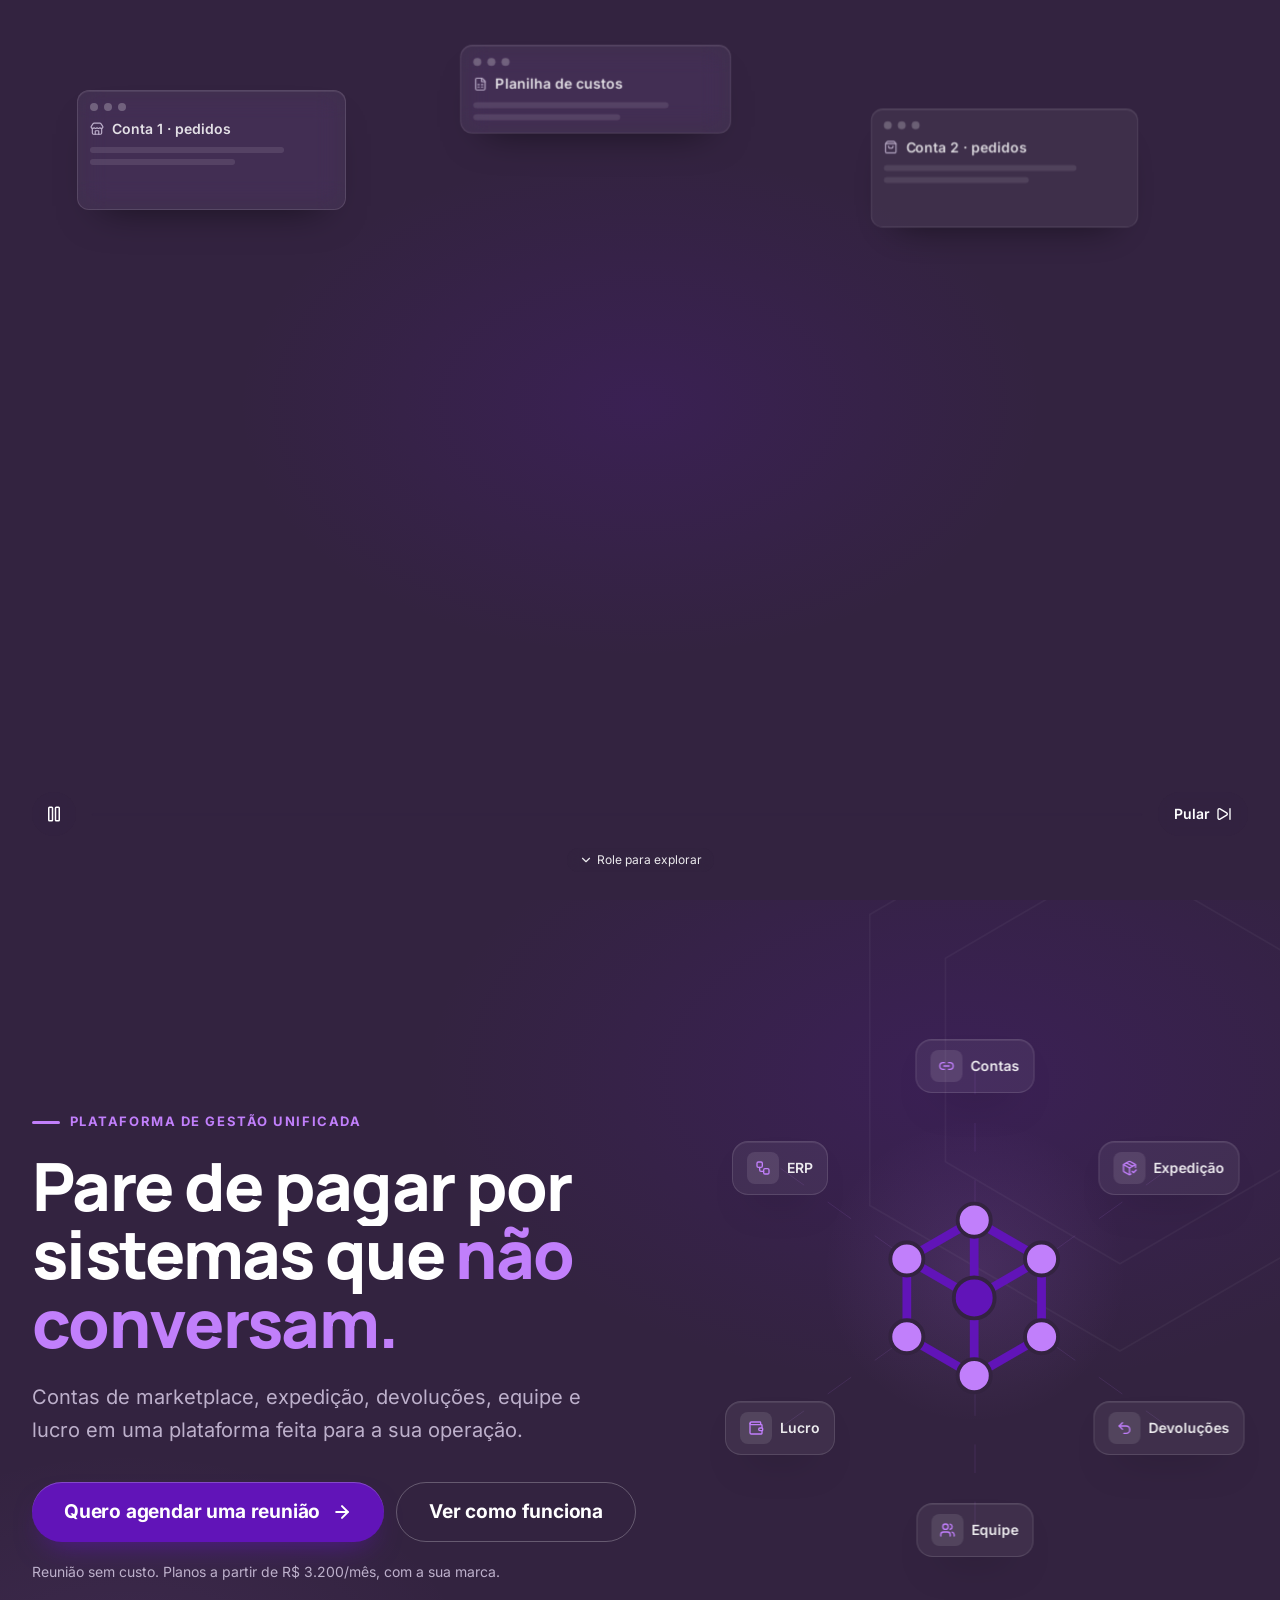
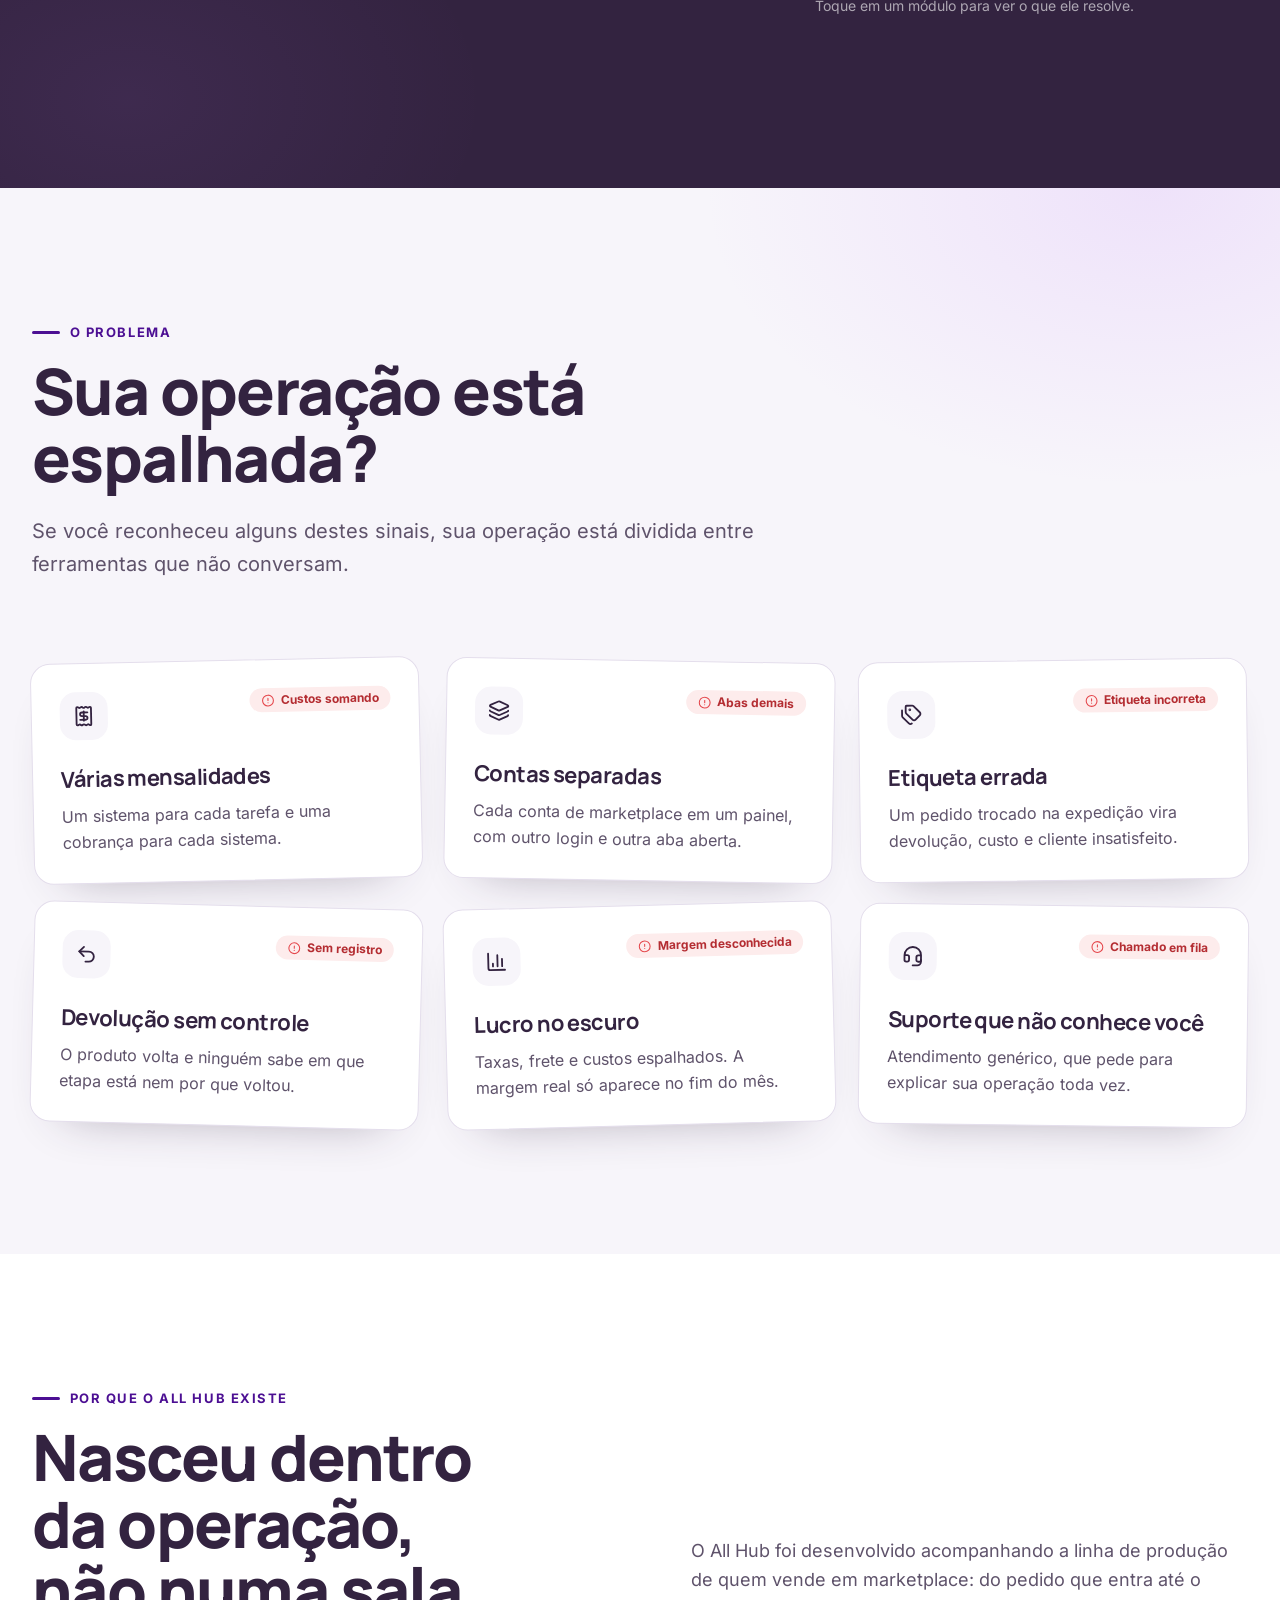
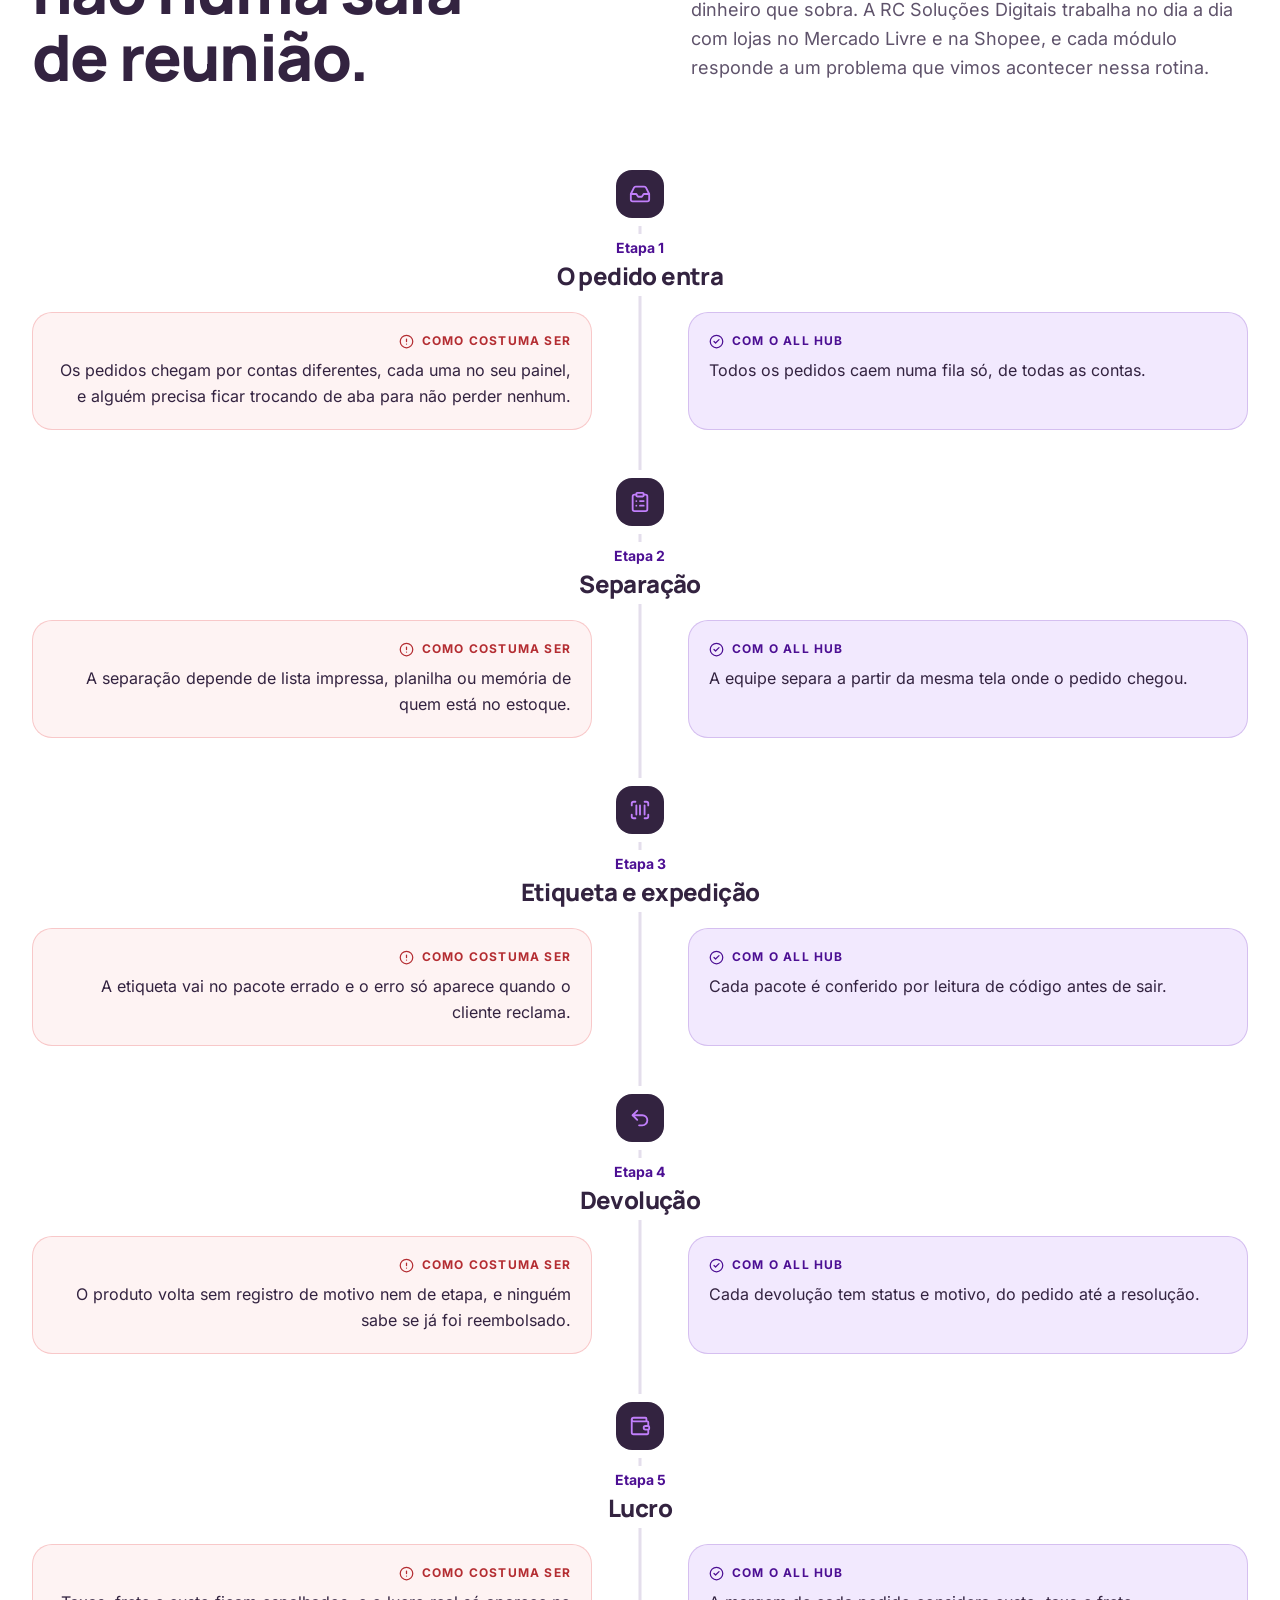
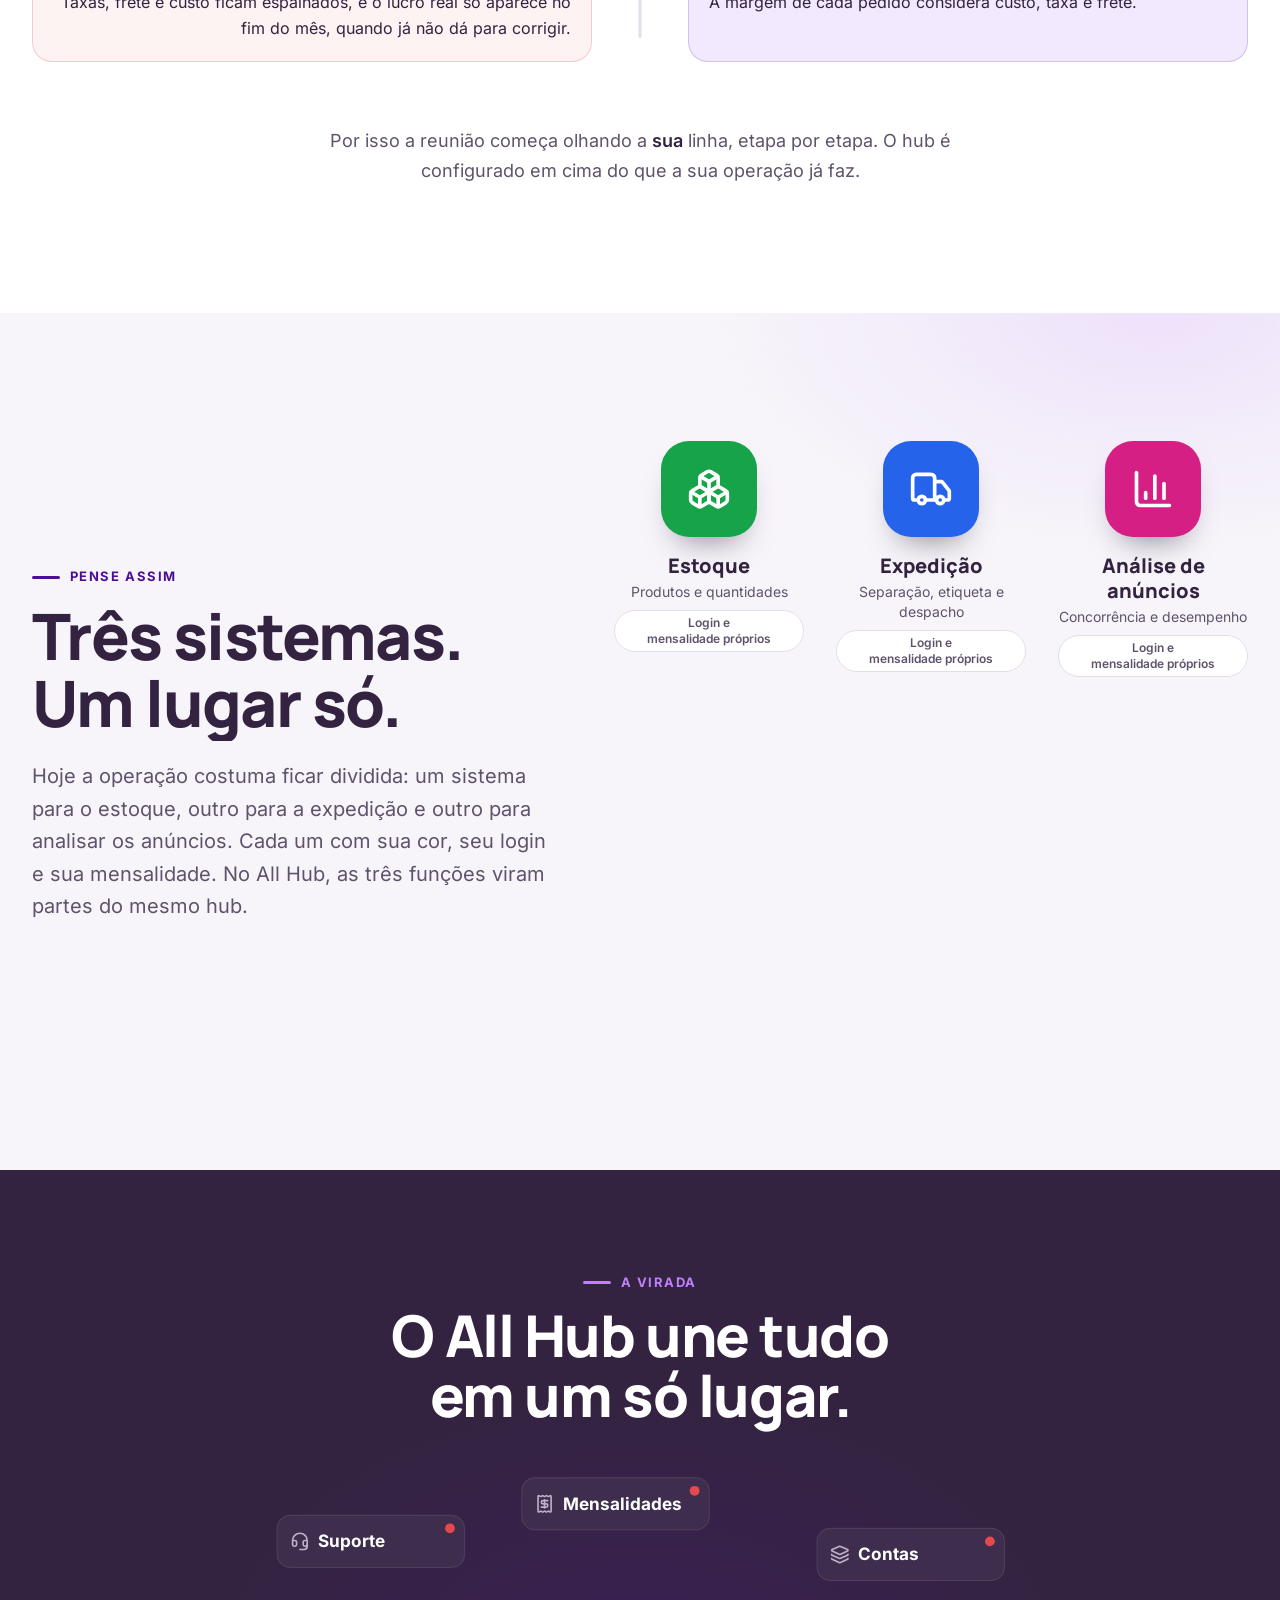
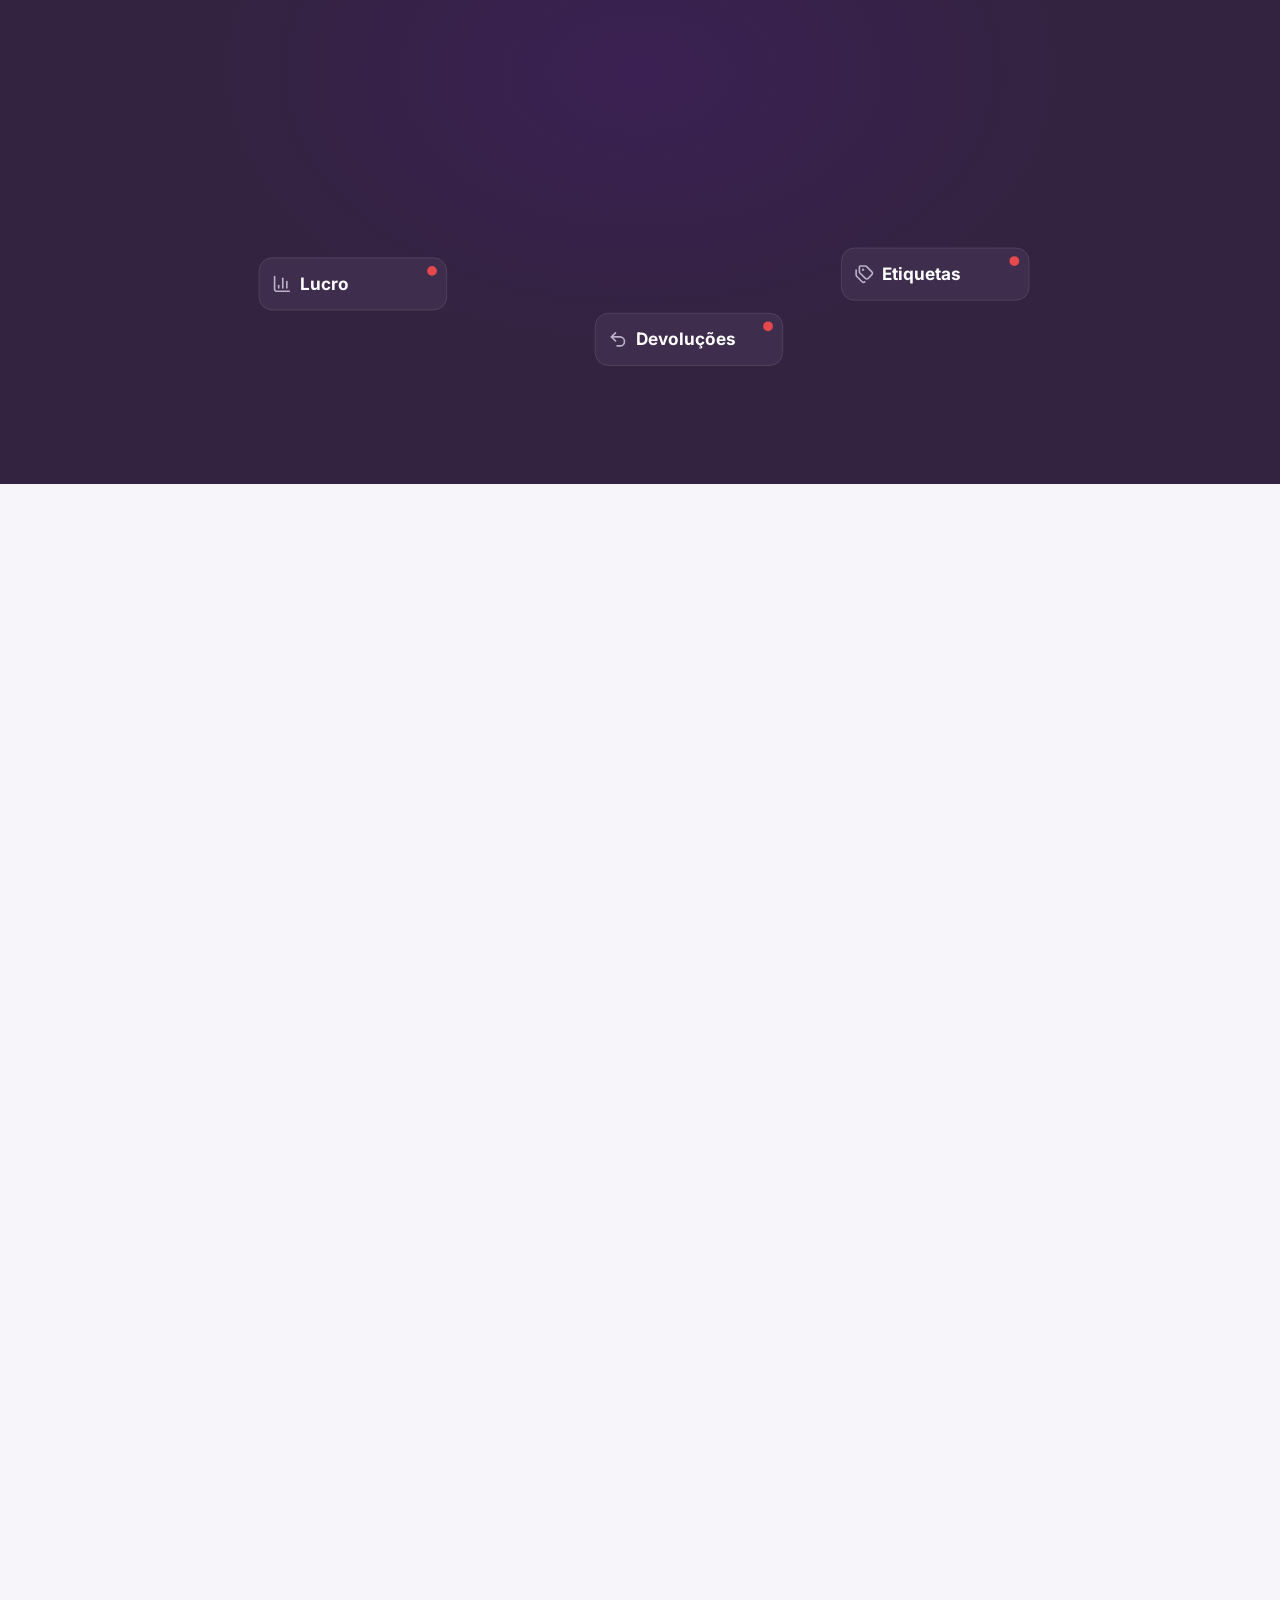
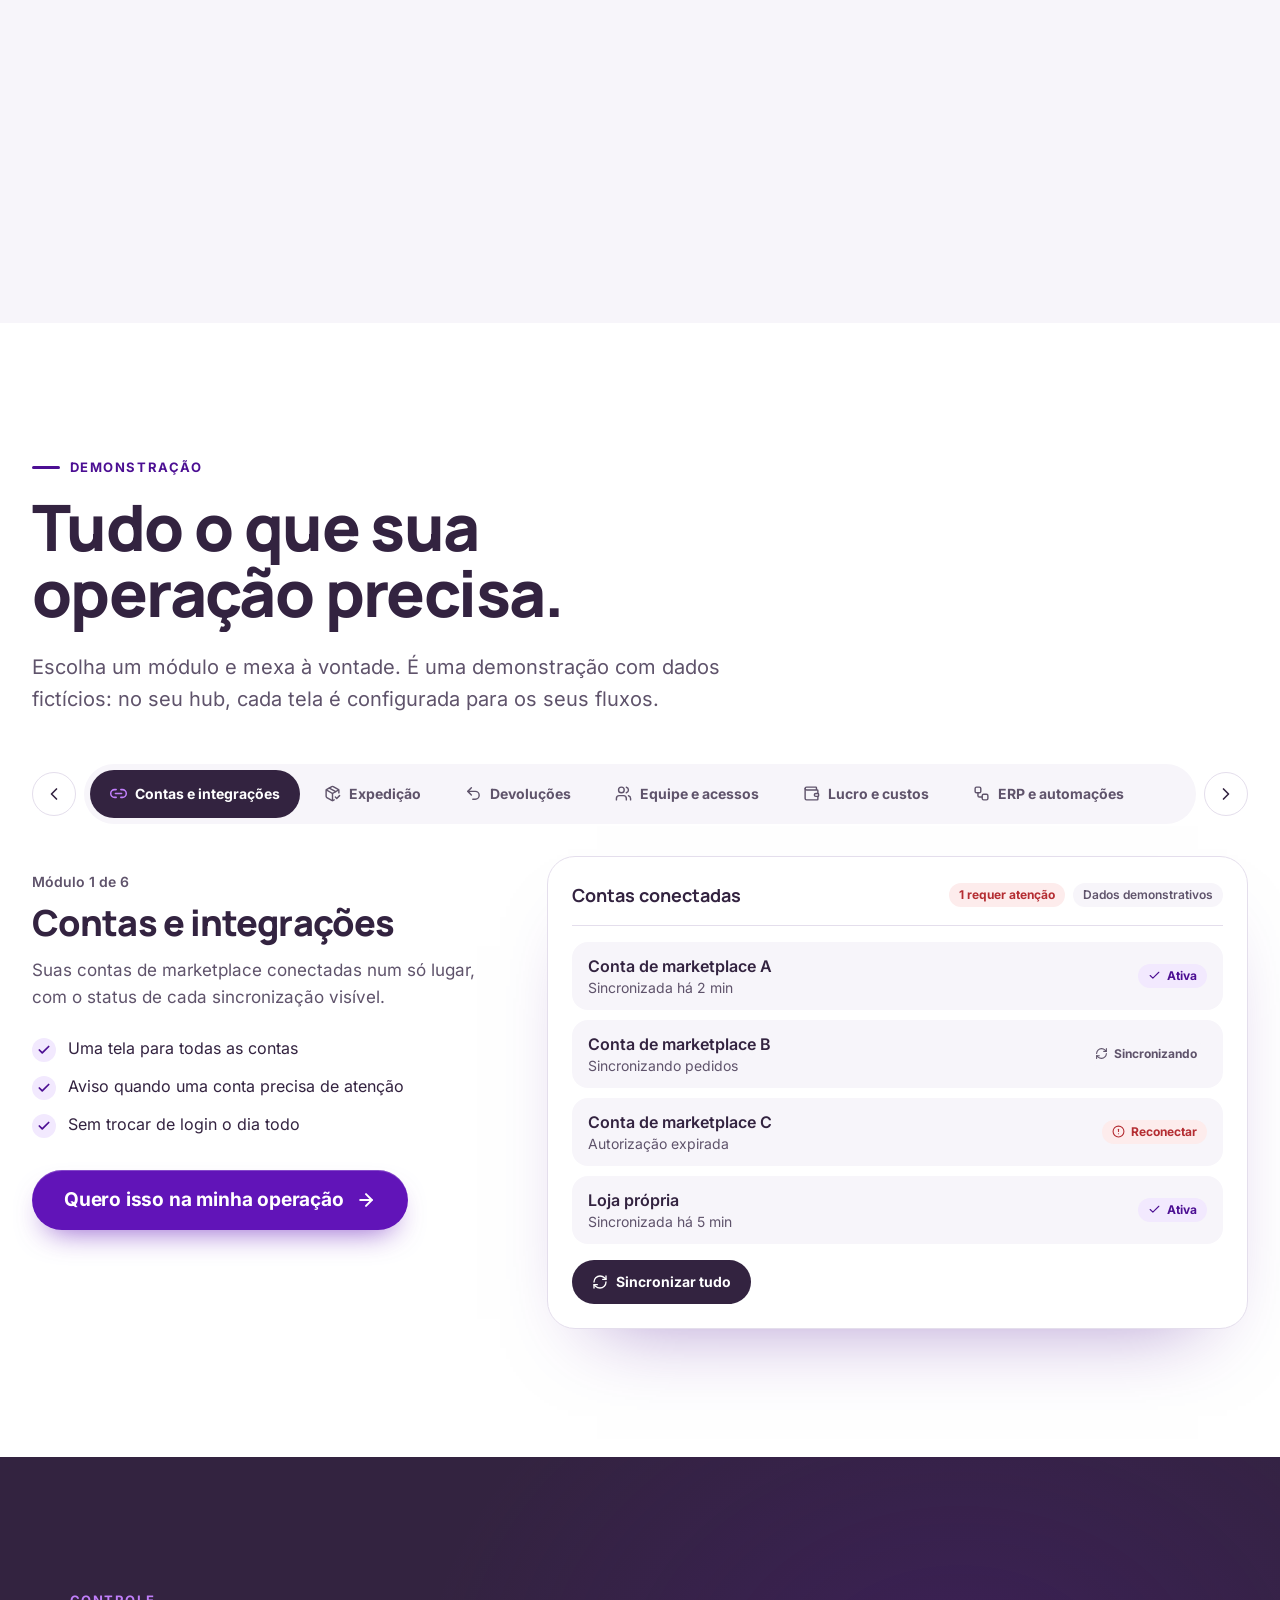
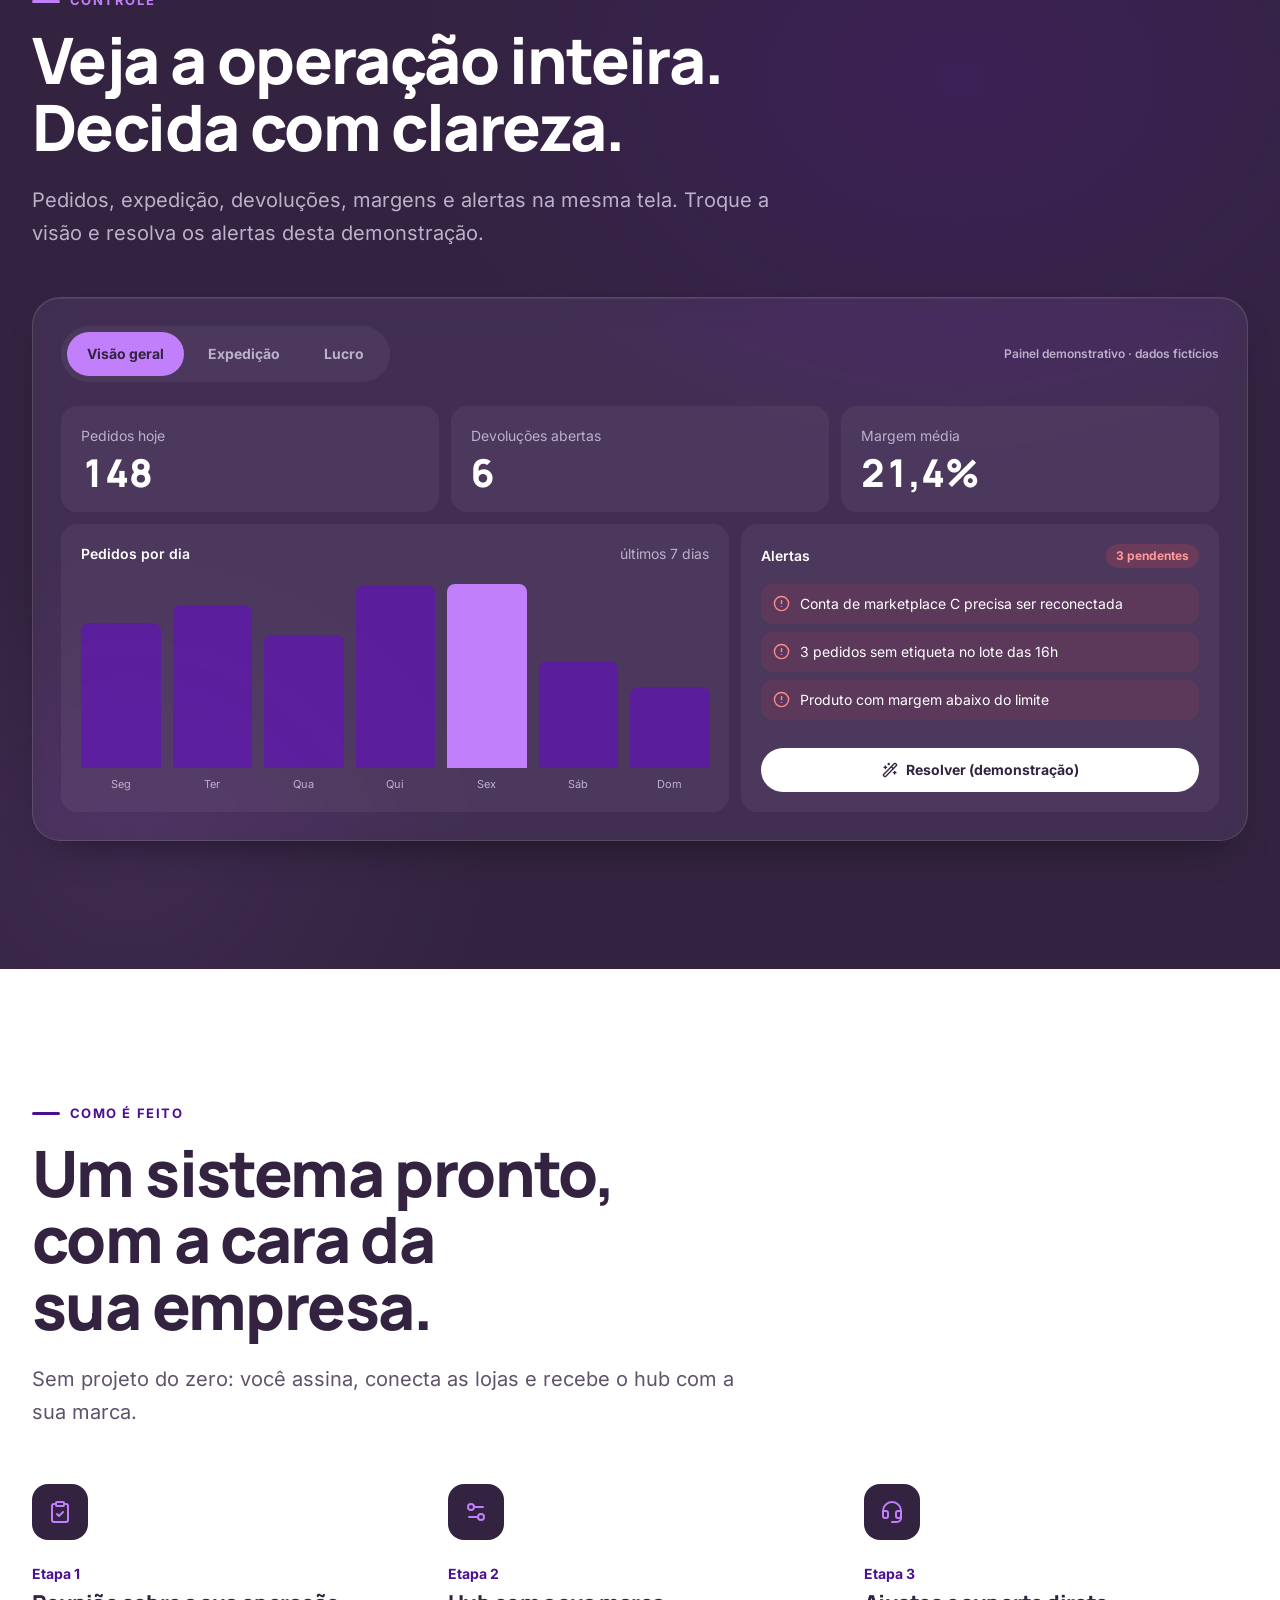
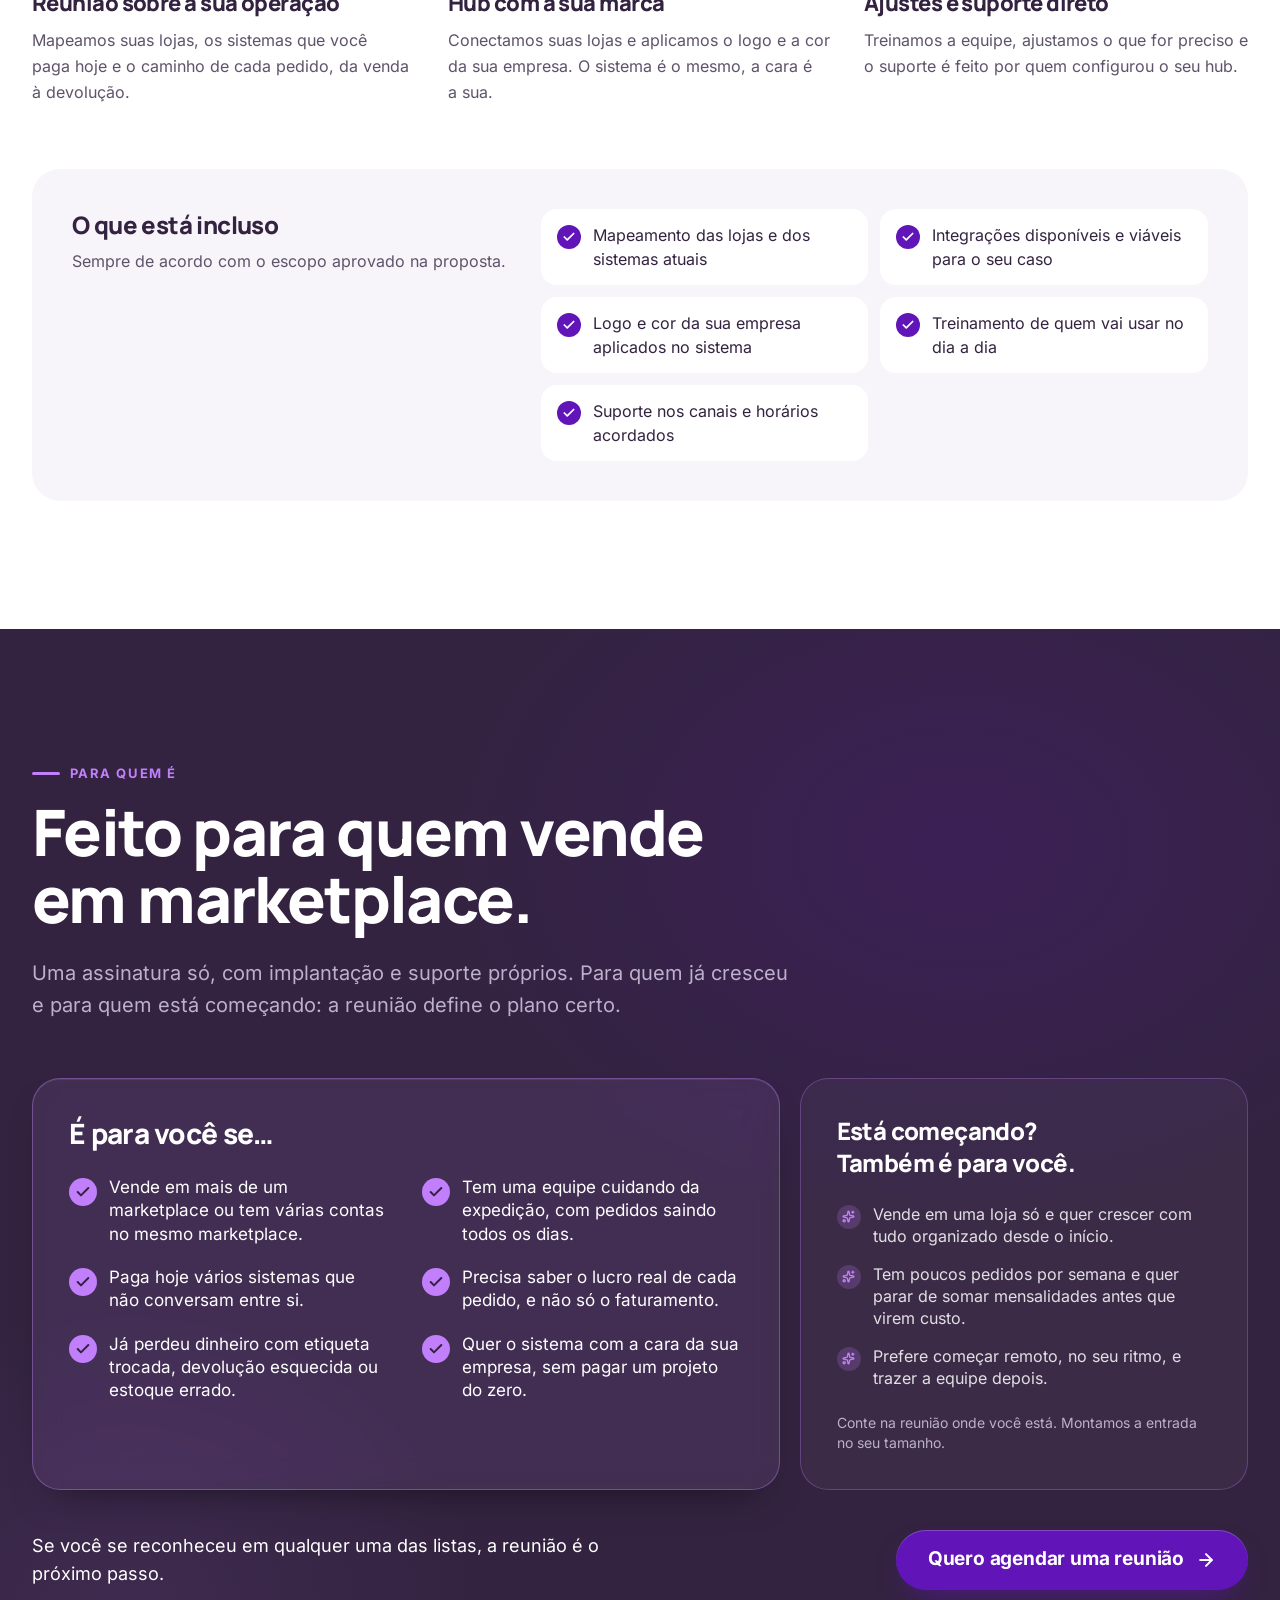
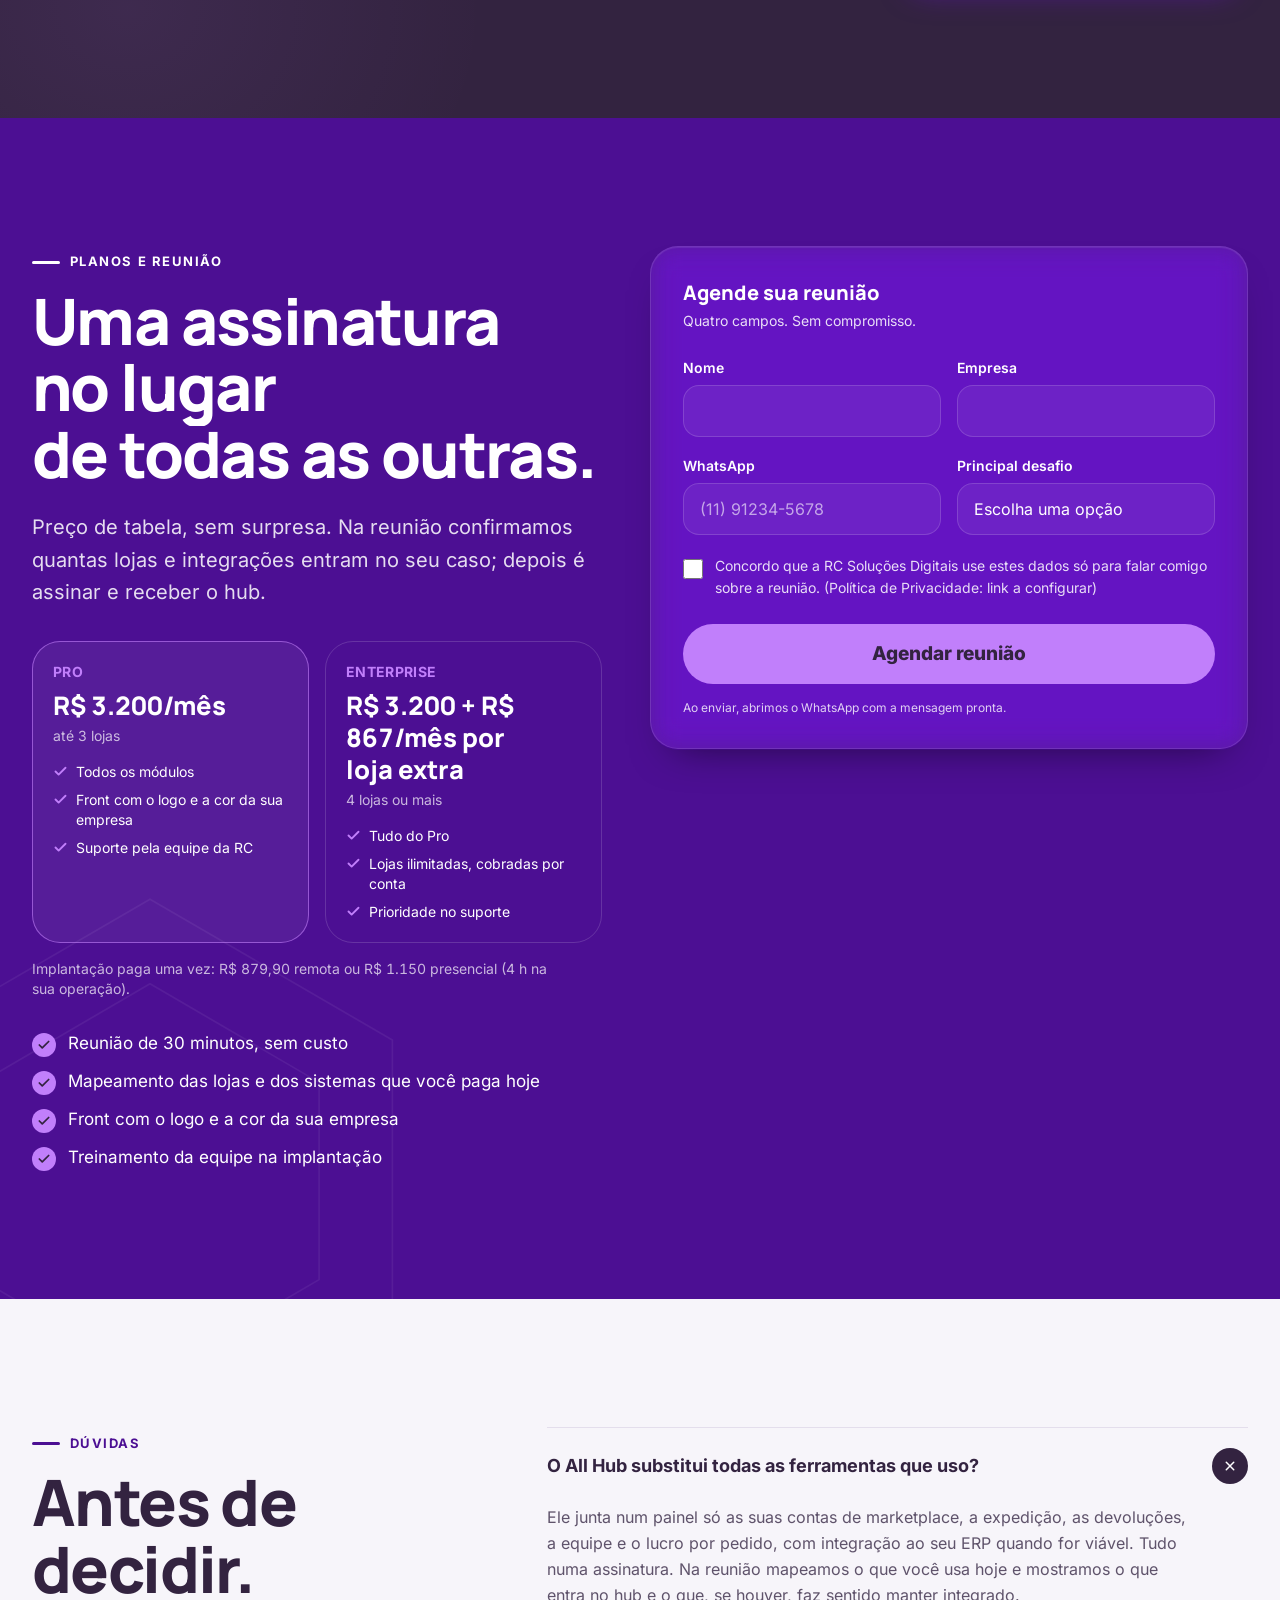
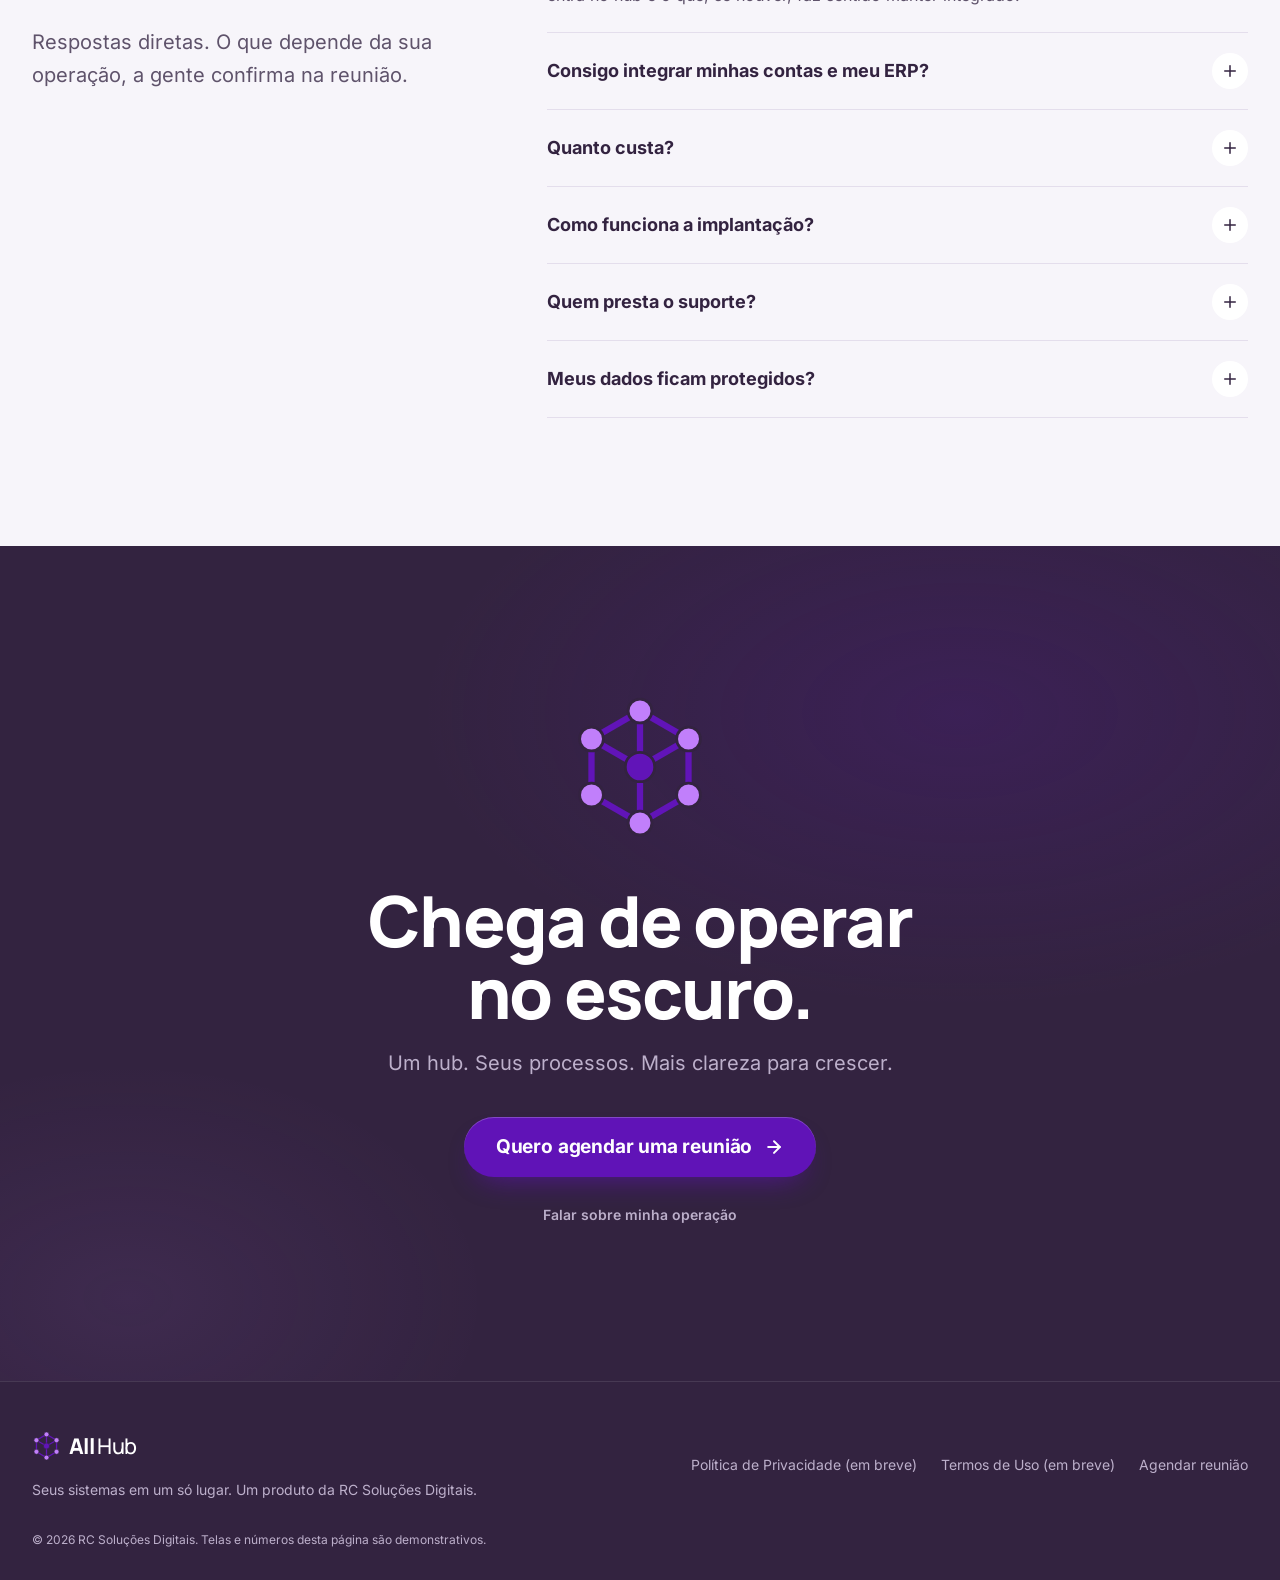
==== index.html @ dc71a99b "Site estático All Hub Tech (export Next.js) Co-Authored-By: Claude Opus 5.5 <noreply@anthropic.com>" ====
<!DOCTYPE html><html lang="pt-BR"><head><meta charSet="utf-8"/><link rel="preconnect" href="/" crossorigin=""/><meta name="viewport" content="width=device-width, initial-scale=1, viewport-fit=cover"/><link rel="stylesheet" href="./_next/static/chunks/1t4fvekuncdys.css" data-precedence="next"/><link rel="preload" as="script" fetchPriority="low" href="./_next/static/chunks/3cfn99dbrcvvp.js"/><script src="./_next/static/chunks/08xcn3jnivpa8.js" async=""></script><script src="./_next/static/chunks/3wbm-994r45kr.js" async=""></script><script src="./_next/static/chunks/turbopack-1gg8ko_ilveme.js" async=""></script><script src="./_next/static/chunks/0umf92h1sb77c.js" async=""></script><script src="./_next/static/chunks/042_62b1a3rku.js" async=""></script><meta name="theme-color" content="#332340"/><meta name="color-scheme" content="light"/><title>All Hub — Seus sistemas em um só lugar</title><meta name="description" content="Contas de marketplace, expedição, devoluções, equipe e lucro em uma plataforma feita para a sua operação. Agende uma reunião."/><meta name="application-name" content="All Hub"/><meta name="robots" content="index, follow"/><link rel="canonical" href="https://allhub.tech/"/><meta name="format-detection" content="telephone=no"/><meta property="og:title" content="All Hub — Seus sistemas em um só lugar"/><meta property="og:description" content="Contas de marketplace, expedição, devoluções, equipe e lucro em uma plataforma feita para a sua operação. Agende uma reunião."/><meta property="og:site_name" content="All Hub"/><meta property="og:locale" content="pt_BR"/><meta property="og:type" content="website"/><meta name="twitter:card" content="summary"/><meta name="twitter:title" content="All Hub — Seus sistemas em um só lugar"/><meta name="twitter:description" content="Contas de marketplace, expedição, devoluções, equipe e lucro em uma plataforma feita para a sua operação. Agende uma reunião."/><link rel="icon" href="/icon.svg?icon.08jvwvx1f688n.svg" sizes="any" type="image/svg+xml"/><script src="./_next/static/chunks/0cz1d0mv5g_q7.js" noModule=""></script></head><body><div hidden=""><!--$--><!--/$--></div><a href="#conteudo" class="sr-only z-[100] rounded-full bg-white px-5 py-3 font-semibold text-ink focus:not-sr-only focus:fixed focus:left-4 focus:top-4">Pular para o conteúdo</a><header inert="" class="fixed inset-x-0 top-0 z-50 pt-[env(safe-area-inset-top)] transition-transform duration-500 ease-[var(--ease-out-expo)] -translate-y-full"><div class="border-b border-white/10 bg-ink/85 backdrop-blur-xl supports-[backdrop-filter]:bg-ink/70"><div class="mx-auto flex h-16 max-w-7xl items-center justify-between gap-4 px-5 sm:px-8"><a href="#inicio" aria-label="All Hub — voltar ao início" class="rounded-lg"><span class="inline-flex items-center gap-2 "><svg viewBox="0 0 200 220" class="h-8 w-[29px]" aria-hidden="true" focusable="false"><g stroke="#6114B8" stroke-width="9" stroke-linecap="butt" fill="none"><line class="lm-line" pathLength="1" x1="100" y1="30" x2="169.3" y2="70"></line><line class="lm-line" pathLength="1" x1="169.3" y1="70" x2="169.3" y2="150"></line><line class="lm-line" pathLength="1" x1="169.3" y1="150" x2="100" y2="190"></line><line class="lm-line" pathLength="1" x1="100" y1="190" x2="30.7" y2="150"></line><line class="lm-line" pathLength="1" x1="30.7" y1="150" x2="30.7" y2="70"></line><line class="lm-line" pathLength="1" x1="30.7" y1="70" x2="100" y2="30"></line><line class="lm-line lm-spoke" pathLength="1" x1="100" y1="110" x2="100" y2="30"></line><line class="lm-line lm-spoke" pathLength="1" x1="100" y1="110" x2="100" y2="190"></line><line class="lm-line lm-spoke" pathLength="1" x1="100" y1="110" x2="30.7" y2="70"></line><line class="lm-line lm-spoke" pathLength="1" x1="100" y1="110" x2="169.3" y2="70"></line></g><circle class="lm-node" cx="100" cy="30" r="17" fill="#C17FFB" stroke="#332340" stroke-width="4"></circle><circle class="lm-node" cx="169.3" cy="70" r="17" fill="#C17FFB" stroke="#332340" stroke-width="4"></circle><circle class="lm-node" cx="169.3" cy="150" r="17" fill="#C17FFB" stroke="#332340" stroke-width="4"></circle><circle class="lm-node" cx="100" cy="190" r="17" fill="#C17FFB" stroke="#332340" stroke-width="4"></circle><circle class="lm-node" cx="30.7" cy="150" r="17" fill="#C17FFB" stroke="#332340" stroke-width="4"></circle><circle class="lm-node" cx="30.7" cy="70" r="17" fill="#C17FFB" stroke="#332340" stroke-width="4"></circle><circle class="lm-core" cx="100" cy="110" r="21" fill="#6114B8" stroke="#332340" stroke-width="4"></circle></svg><span class="font-display leading-none tracking-[-0.03em] text-[1.35rem] text-white"><span class="font-extrabold">All</span><span class="font-medium"> Hub</span></span></span></a><nav aria-label="Seções" class="hidden items-center gap-7 text-[0.9375rem] text-mute-dark lg:flex"><a href="#por-que" class="transition-colors hover:text-white">Por que existe</a><a href="#como-funciona" class="transition-colors hover:text-white">Módulos</a><a href="#como-e-feito" class="transition-colors hover:text-white">Como é feito</a><a href="#para-quem" class="transition-colors hover:text-white">Para quem é</a><a href="#duvidas" class="transition-colors hover:text-white">Dúvidas</a></nav><a href="#reuniao" class="hidden min-h-11 items-center rounded-full bg-brand-dark px-5 text-[0.9375rem] font-bold text-white transition-colors hover:bg-brand sm:inline-flex">Agendar reunião</a></div><div aria-hidden="true" class="h-[2px] origin-left scale-x-0 bg-brand-light"></div></div></header><main><section id="introducao" aria-label="Introdução do All Hub" class="relative isolate h-screen h-[100svh] min-h-[520px] overflow-hidden text-white transition-colors duration-700 " style="background-color:rgb(222, 211, 240)"><video class="absolute inset-0 h-full w-full object-cover landscape:object-contain" poster="images/video-poster.webp" muted="" playsInline="" preload="metadata" aria-label="Vídeo de apresentação do All Hub: da operação desorganizada a um só centro de controle."><track kind="captions"/></video><div class="absolute inset-x-0 bottom-0 px-4 pb-[calc(env(safe-area-inset-bottom)+16px)] sm:px-8 sm:pb-7"><div class="mx-auto flex max-w-7xl items-center gap-2"><button type="button" aria-label="Reproduzir introdução" class="grid size-11 shrink-0 place-items-center rounded-full bg-ink/75 text-white backdrop-blur transition-colors hover:bg-ink"><svg xmlns="http://www.w3.org/2000/svg" width="18" height="18" viewBox="0 0 24 24" fill="none" stroke="currentColor" stroke-width="2" stroke-linecap="round" stroke-linejoin="round" class="lucide lucide-play" aria-hidden="true"><path d="M5 5a2 2 0 0 1 3.008-1.728l11.997 6.998a2 2 0 0 1 .003 3.458l-12 7A2 2 0 0 1 5 19z"></path></svg></button><button type="button" aria-label="Ativar som" aria-pressed="false" class="inline-flex min-h-11 min-w-11 shrink-0 items-center justify-center gap-2 rounded-full bg-ink/75 px-3 text-sm font-semibold text-white backdrop-blur transition-colors hover:bg-ink"><svg xmlns="http://www.w3.org/2000/svg" width="18" height="18" viewBox="0 0 24 24" fill="none" stroke="currentColor" stroke-width="2" stroke-linecap="round" stroke-linejoin="round" class="lucide lucide-volume-x" aria-hidden="true"><path d="M11 4.702a.7.7 0 0 0-1.203-.498L6.413 7.587A1.4 1.4 0 0 1 5.416 8H3a1 1 0 0 0-1 1v6a1 1 0 0 0 1 1h2.416a1.4 1.4 0 0 1 .997.413l3.383 3.384A.7.7 0 0 0 11 19.298z"></path><path d="m16.5 14.5 5-5"></path><path d="m16.5 9.5 5 5"></path></svg><span aria-hidden="true">Ativar som</span></button><div class="mx-2 h-[3px] flex-1 overflow-hidden rounded-full bg-ink/25" aria-hidden="true"><div class="h-full origin-left scale-x-0 rounded-full bg-brand"></div></div><a href="#inicio" class="inline-flex min-h-11 shrink-0 items-center gap-1.5 rounded-full bg-ink/75 px-4 text-sm font-semibold text-white backdrop-blur transition-colors hover:bg-ink">Pular<svg xmlns="http://www.w3.org/2000/svg" width="16" height="16" viewBox="0 0 24 24" fill="none" stroke="currentColor" stroke-width="2" stroke-linecap="round" stroke-linejoin="round" class="lucide lucide-skip-forward" aria-hidden="true"><path d="M21 4v16"></path><path d="M6.029 4.285A2 2 0 0 0 3 6v12a2 2 0 0 0 3.029 1.715l9.997-5.998a2 2 0 0 0 .003-3.432z"></path></svg></a></div><p class="mx-auto mt-3 flex w-fit items-center justify-center gap-1 rounded-full bg-ink/60 px-3 py-1 text-xs text-white/90 backdrop-blur" aria-hidden="true"><svg xmlns="http://www.w3.org/2000/svg" width="14" height="14" viewBox="0 0 24 24" fill="none" stroke="currentColor" stroke-width="2" stroke-linecap="round" stroke-linejoin="round" class="lucide lucide-chevron-down animate-hint" aria-hidden="true"><path d="m6 9 6 6 6-6"></path></svg>Role para explorar</p></div></section><section id="inicio" class="ambient-dark relative overflow-hidden text-white" aria-labelledby="hero-title"><svg aria-hidden="true" class="pointer-events-none absolute -right-40 -top-40 h-[640px] w-[640px] text-white/[0.04]" viewBox="0 0 200 220" fill="none" stroke="currentColor" stroke-width="0.6"><path d="M100 10L186 60L186 160L100 210L14 160L14 60Z"></path><path d="M100 40L160 75L160 145L100 180L40 145L40 75Z"></path></svg><div id="conteudo" class="relative mx-auto grid max-w-7xl items-center gap-12 px-5 pb-20 pt-24 sm:px-8 md:pt-32 lg:grid-cols-[1.15fr_1fr] lg:gap-10 lg:pb-32"><div><p class="hero-fade eyebrow text-brand-light">Plataforma de gestão unificada</p><h1 id="hero-title" class="mt-5 text-[clamp(2.5rem,5.2vw,4.4rem)] font-extrabold leading-[1.03] text-white"><span class="hero-line mask-line"><span>Pare de pagar por</span></span><span class="hero-line mask-line"><span>sistemas que <span class="text-brand-light">não</span></span></span><span class="hero-line mask-line"><span class="text-brand-light">conversam.</span></span></h1><p class="hero-fade mt-6 max-w-xl text-[1.0625rem] leading-relaxed text-mute-dark sm:text-xl">Contas de marketplace, expedição, devoluções, equipe e lucro em uma plataforma feita para a sua operação.</p><div data-hide-sticky="true" class="hero-fade mt-9 flex flex-col gap-3 sm:flex-row sm:flex-wrap"><a href="#reuniao" class="group inline-flex select-none items-center justify-center gap-3 rounded-full font-bold tracking-[-0.01em] [transform:translate(var(--mx,0px),var(--my,0px))] transition-[transform,background-color,border-color,color] duration-300 ease-[var(--ease-spring)] active:scale-[0.96] active:duration-100 bg-brand-dark sm:bg-brand text-white shadow-[0_14px_30px_-14px_rgb(97_20_184/0.75),inset_0_1px_0_rgb(255_255_255/0.22)] hover:bg-brand-dark min-h-14 px-5 text-[1.0625rem] sm:min-h-[60px] sm:px-8 sm:text-[1.1875rem] "><span>Quero agendar uma reunião</span><span class="transition-transform duration-300 ease-[var(--ease-spring)] group-hover:translate-x-1" aria-hidden="true"><svg xmlns="http://www.w3.org/2000/svg" width="20" height="20" viewBox="0 0 24 24" fill="none" stroke="currentColor" stroke-width="2.4" stroke-linecap="round" stroke-linejoin="round" class="lucide lucide-arrow-right" aria-hidden="true"><path d="M5 12h14"></path><path d="m12 5 7 7-7 7"></path></svg></span></a><a href="#como-funciona" class="group inline-flex select-none items-center justify-center gap-3 rounded-full font-bold tracking-[-0.01em] [transform:translate(var(--mx,0px),var(--my,0px))] transition-[transform,background-color,border-color,color] duration-300 ease-[var(--ease-spring)] active:scale-[0.96] active:duration-100 border border-white/25 text-white hover:border-brand-light hover:text-brand-light min-h-14 px-5 text-[1.0625rem] sm:min-h-[60px] sm:px-8 sm:text-[1.1875rem] "><span>Ver como funciona</span></a></div><p class="hero-fade mt-5 text-sm text-mute-dark">Reunião sem custo. Planos a partir de R$ 3.200/mês, com a sua marca.</p></div><div class="hero-visual mx-auto w-full max-w-[540px]"><div class="relative aspect-square w-full transition-transform duration-300 ease-out [transform-style:preserve-3d]" style="background-image:radial-gradient(40% 40% at var(--lx,50%) var(--ly,45%), rgb(193 127 251 / 0.12), transparent 70%)"><svg class="absolute inset-0 h-full w-full" viewBox="0 0 100 100" aria-hidden="true" fill="none"><line class="hero-link" pathLength="1" x1="50" y1="7" x2="50" y2="35.6" stroke="rgb(193 127 251 / 0.35)" stroke-width="0.35" vector-effect="non-scaling-stroke" style="transition:stroke 0.3s"></line><line class="hero-link" pathLength="1" x1="86" y1="26" x2="62.474000000000004" y2="42.8" stroke="rgb(193 127 251 / 0.35)" stroke-width="0.35" vector-effect="non-scaling-stroke" style="transition:stroke 0.3s"></line><line class="hero-link" pathLength="1" x1="86" y1="74" x2="62.474000000000004" y2="57.2" stroke="rgb(193 127 251 / 0.35)" stroke-width="0.35" vector-effect="non-scaling-stroke" style="transition:stroke 0.3s"></line><line class="hero-link" pathLength="1" x1="50" y1="93" x2="50" y2="64.4" stroke="rgb(193 127 251 / 0.35)" stroke-width="0.35" vector-effect="non-scaling-stroke" style="transition:stroke 0.3s"></line><line class="hero-link" pathLength="1" x1="14" y1="74" x2="37.525999999999996" y2="57.2" stroke="rgb(193 127 251 / 0.35)" stroke-width="0.35" vector-effect="non-scaling-stroke" style="transition:stroke 0.3s"></line><line class="hero-link" pathLength="1" x1="14" y1="26" x2="37.525999999999996" y2="42.8" stroke="rgb(193 127 251 / 0.35)" stroke-width="0.35" vector-effect="non-scaling-stroke" style="transition:stroke 0.3s"></line></svg><svg viewBox="0 0 200 220" class="absolute" style="left:32%;top:30.2%;width:36%" role="img" aria-label="Símbolo do All Hub" focusable="false"><g stroke="#6114B8" stroke-width="9" stroke-linecap="butt" fill="none"><line class="lm-line" pathLength="1" x1="100" y1="30" x2="169.3" y2="70"></line><line class="lm-line" pathLength="1" x1="169.3" y1="70" x2="169.3" y2="150"></line><line class="lm-line" pathLength="1" x1="169.3" y1="150" x2="100" y2="190"></line><line class="lm-line" pathLength="1" x1="100" y1="190" x2="30.7" y2="150"></line><line class="lm-line" pathLength="1" x1="30.7" y1="150" x2="30.7" y2="70"></line><line class="lm-line" pathLength="1" x1="30.7" y1="70" x2="100" y2="30"></line><line class="lm-line lm-spoke" pathLength="1" x1="100" y1="110" x2="100" y2="30"></line><line class="lm-line lm-spoke" pathLength="1" x1="100" y1="110" x2="100" y2="190"></line><line class="lm-line lm-spoke" pathLength="1" x1="100" y1="110" x2="30.7" y2="70"></line><line class="lm-line lm-spoke" pathLength="1" x1="100" y1="110" x2="169.3" y2="70"></line></g><circle class="lm-node" cx="100" cy="30" r="17" fill="#C17FFB" stroke="#332340" stroke-width="4"></circle><circle class="lm-node" cx="169.3" cy="70" r="17" fill="#C17FFB" stroke="#332340" stroke-width="4"></circle><circle class="lm-node" cx="169.3" cy="150" r="17" fill="#C17FFB" stroke="#332340" stroke-width="4"></circle><circle class="lm-node" cx="100" cy="190" r="17" fill="#C17FFB" stroke="#332340" stroke-width="4"></circle><circle class="lm-node" cx="30.7" cy="150" r="17" fill="#C17FFB" stroke="#332340" stroke-width="4"></circle><circle class="lm-node" cx="30.7" cy="70" r="17" fill="#C17FFB" stroke="#332340" stroke-width="4"></circle><circle class="lm-core" cx="100" cy="110" r="21" fill="#6114B8" stroke="#332340" stroke-width="4"></circle></svg><ul class="contents" aria-label="Módulos do All Hub"><li class="hero-chip absolute -translate-x-1/2 -translate-y-1/2" style="left:50%;top:7%"><div class="hero-chip-inner"><button type="button" aria-pressed="false" aria-controls="hero-module-info" class="glass flex min-h-11 min-w-11 items-center justify-center gap-2 rounded-2xl p-2 text-left text-[0.8125rem] font-semibold transition-[transform,border-color,background-color] duration-300 ease-[var(--ease-spring)] active:scale-95 sm:px-3.5 sm:py-2.5 sm:text-sm text-white/90 hover:!border-white/30"><span class="grid size-7 shrink-0 place-items-center rounded-lg sm:size-8 bg-white/10 text-brand-light"><svg xmlns="http://www.w3.org/2000/svg" width="16" height="16" viewBox="0 0 24 24" fill="none" stroke="currentColor" stroke-width="2" stroke-linecap="round" stroke-linejoin="round" class="lucide lucide-link-2" aria-hidden="true"><path d="M9 17H7A5 5 0 0 1 7 7h2"></path><path d="M15 7h2a5 5 0 1 1 0 10h-2"></path><line x1="8" x2="16" y1="12" y2="12"></line></svg></span><span class="sr-only whitespace-nowrap sm:not-sr-only">Contas</span></button></div></li><li class="hero-chip absolute -translate-x-1/2 -translate-y-1/2" style="left:86%;top:26%"><div class="hero-chip-inner"><button type="button" aria-pressed="false" aria-controls="hero-module-info" class="glass flex min-h-11 min-w-11 items-center justify-center gap-2 rounded-2xl p-2 text-left text-[0.8125rem] font-semibold transition-[transform,border-color,background-color] duration-300 ease-[var(--ease-spring)] active:scale-95 sm:px-3.5 sm:py-2.5 sm:text-sm text-white/90 hover:!border-white/30"><span class="grid size-7 shrink-0 place-items-center rounded-lg sm:size-8 bg-white/10 text-brand-light"><svg xmlns="http://www.w3.org/2000/svg" width="16" height="16" viewBox="0 0 24 24" fill="none" stroke="currentColor" stroke-width="2" stroke-linecap="round" stroke-linejoin="round" class="lucide lucide-package-check" aria-hidden="true"><path d="M12 22V12"></path><path d="m16 17 2 2 4-4"></path><path d="M21 11.127V8a2 2 0 0 0-1-1.73l-7-4a2 2 0 0 0-2 0l-7 4A2 2 0 0 0 3 8v8a2 2 0 0 0 1 1.729l7 4a2 2 0 0 0 2 .001l1.32-.753"></path><path d="M3.29 7 12 12l8.71-5"></path><path d="m7.5 4.27 8.997 5.148"></path></svg></span><span class="sr-only whitespace-nowrap sm:not-sr-only">Expedição</span></button></div></li><li class="hero-chip absolute -translate-x-1/2 -translate-y-1/2" style="left:86%;top:74%"><div class="hero-chip-inner"><button type="button" aria-pressed="false" aria-controls="hero-module-info" class="glass flex min-h-11 min-w-11 items-center justify-center gap-2 rounded-2xl p-2 text-left text-[0.8125rem] font-semibold transition-[transform,border-color,background-color] duration-300 ease-[var(--ease-spring)] active:scale-95 sm:px-3.5 sm:py-2.5 sm:text-sm text-white/90 hover:!border-white/30"><span class="grid size-7 shrink-0 place-items-center rounded-lg sm:size-8 bg-white/10 text-brand-light"><svg xmlns="http://www.w3.org/2000/svg" width="16" height="16" viewBox="0 0 24 24" fill="none" stroke="currentColor" stroke-width="2" stroke-linecap="round" stroke-linejoin="round" class="lucide lucide-undo-2" aria-hidden="true"><path d="M9 14 4 9l5-5"></path><path d="M4 9h10.5a5.5 5.5 0 0 1 5.5 5.5a5.5 5.5 0 0 1-5.5 5.5H11"></path></svg></span><span class="sr-only whitespace-nowrap sm:not-sr-only">Devoluções</span></button></div></li><li class="hero-chip absolute -translate-x-1/2 -translate-y-1/2" style="left:50%;top:93%"><div class="hero-chip-inner"><button type="button" aria-pressed="false" aria-controls="hero-module-info" class="glass flex min-h-11 min-w-11 items-center justify-center gap-2 rounded-2xl p-2 text-left text-[0.8125rem] font-semibold transition-[transform,border-color,background-color] duration-300 ease-[var(--ease-spring)] active:scale-95 sm:px-3.5 sm:py-2.5 sm:text-sm text-white/90 hover:!border-white/30"><span class="grid size-7 shrink-0 place-items-center rounded-lg sm:size-8 bg-white/10 text-brand-light"><svg xmlns="http://www.w3.org/2000/svg" width="16" height="16" viewBox="0 0 24 24" fill="none" stroke="currentColor" stroke-width="2" stroke-linecap="round" stroke-linejoin="round" class="lucide lucide-users" aria-hidden="true"><path d="M16 21v-2a4 4 0 0 0-4-4H6a4 4 0 0 0-4 4v2"></path><path d="M16 3.128a4 4 0 0 1 0 7.744"></path><path d="M22 21v-2a4 4 0 0 0-3-3.87"></path><circle cx="9" cy="7" r="4"></circle></svg></span><span class="sr-only whitespace-nowrap sm:not-sr-only">Equipe</span></button></div></li><li class="hero-chip absolute -translate-x-1/2 -translate-y-1/2" style="left:14%;top:74%"><div class="hero-chip-inner"><button type="button" aria-pressed="false" aria-controls="hero-module-info" class="glass flex min-h-11 min-w-11 items-center justify-center gap-2 rounded-2xl p-2 text-left text-[0.8125rem] font-semibold transition-[transform,border-color,background-color] duration-300 ease-[var(--ease-spring)] active:scale-95 sm:px-3.5 sm:py-2.5 sm:text-sm text-white/90 hover:!border-white/30"><span class="grid size-7 shrink-0 place-items-center rounded-lg sm:size-8 bg-white/10 text-brand-light"><svg xmlns="http://www.w3.org/2000/svg" width="16" height="16" viewBox="0 0 24 24" fill="none" stroke="currentColor" stroke-width="2" stroke-linecap="round" stroke-linejoin="round" class="lucide lucide-wallet" aria-hidden="true"><path d="M19 7V4a1 1 0 0 0-1-1H5a2 2 0 0 0 0 4h15a1 1 0 0 1 1 1v4h-3a2 2 0 0 0 0 4h3a1 1 0 0 0 1-1v-2a1 1 0 0 0-1-1"></path><path d="M3 5v14a2 2 0 0 0 2 2h15a1 1 0 0 0 1-1v-4"></path></svg></span><span class="sr-only whitespace-nowrap sm:not-sr-only">Lucro</span></button></div></li><li class="hero-chip absolute -translate-x-1/2 -translate-y-1/2" style="left:14%;top:26%"><div class="hero-chip-inner"><button type="button" aria-pressed="false" aria-controls="hero-module-info" class="glass flex min-h-11 min-w-11 items-center justify-center gap-2 rounded-2xl p-2 text-left text-[0.8125rem] font-semibold transition-[transform,border-color,background-color] duration-300 ease-[var(--ease-spring)] active:scale-95 sm:px-3.5 sm:py-2.5 sm:text-sm text-white/90 hover:!border-white/30"><span class="grid size-7 shrink-0 place-items-center rounded-lg sm:size-8 bg-white/10 text-brand-light"><svg xmlns="http://www.w3.org/2000/svg" width="16" height="16" viewBox="0 0 24 24" fill="none" stroke="currentColor" stroke-width="2" stroke-linecap="round" stroke-linejoin="round" class="lucide lucide-workflow" aria-hidden="true"><rect width="8" height="8" x="3" y="3" rx="2"></rect><path d="M7 11v4a2 2 0 0 0 2 2h4"></path><rect width="8" height="8" x="13" y="13" rx="2"></rect></svg></span><span class="sr-only whitespace-nowrap sm:not-sr-only">ERP</span></button></div></li></ul></div><div id="hero-module-info" aria-live="polite" class="mt-4 min-h-[76px]"><p class="px-1 pt-3 text-center text-sm text-white/60">Toque em um módulo para ver o que ele resolve.</p></div></div></div></section><section aria-labelledby="problema-title" class="on-light ambient-light relative overflow-hidden py-24 sm:py-32"><div class="mx-auto max-w-7xl px-5 sm:px-8"><div class="max-w-3xl"><p data-reveal="true" class="eyebrow text-brand-dark ">O problema</p><h2 id="problema-title" class="mt-4 text-[clamp(2.1rem,5.4vw,4rem)] font-extrabold leading-[1.04] text-ink"><span class="mask-line"><span>Sua operação está</span></span><span class="mask-line"><span>espalhada?</span></span></h2><p data-reveal="true" class="mt-6 text-[1.0625rem] leading-relaxed sm:text-xl text-mute-light">Se você reconheceu alguns destes sinais, sua operação está dividida entre ferramentas que não conversam.</p></div><ul class="chaos-grid mt-14 grid gap-5 sm:grid-cols-2 lg:mt-20 lg:grid-cols-3 lg:gap-6"><li class="chaos-card"><article class="chaos-card-inner relative h-full rounded-[var(--radius-card)] border border-line-light bg-white p-6 shadow-[0_24px_50px_-36px_rgb(51_35_64/0.45)] sm:p-7" style="transform:rotate(-1.25deg)"><div class="flex items-start justify-between gap-3"><span class="grid size-12 place-items-center rounded-2xl bg-paper text-ink"><svg xmlns="http://www.w3.org/2000/svg" width="22" height="22" viewBox="0 0 24 24" fill="none" stroke="currentColor" stroke-width="2" stroke-linecap="round" stroke-linejoin="round" class="lucide lucide-receipt" aria-hidden="true"><path d="M12 17V7"></path><path d="M16 8h-6a2 2 0 0 0 0 4h4a2 2 0 0 1 0 4H8"></path><path d="M4 3a1 1 0 0 1 1-1 1.3 1.3 0 0 1 .7.2l.933.6a1.3 1.3 0 0 0 1.4 0l.934-.6a1.3 1.3 0 0 1 1.4 0l.933.6a1.3 1.3 0 0 0 1.4 0l.933-.6a1.3 1.3 0 0 1 1.4 0l.934.6a1.3 1.3 0 0 0 1.4 0l.933-.6A1.3 1.3 0 0 1 19 2a1 1 0 0 1 1 1v18a1 1 0 0 1-1 1 1.3 1.3 0 0 1-.7-.2l-.933-.6a1.3 1.3 0 0 0-1.4 0l-.934.6a1.3 1.3 0 0 1-1.4 0l-.933-.6a1.3 1.3 0 0 0-1.4 0l-.933.6a1.3 1.3 0 0 1-1.4 0l-.934-.6a1.3 1.3 0 0 0-1.4 0l-.933.6a1.3 1.3 0 0 1-.7.2 1 1 0 0 1-1-1z"></path></svg></span><span class="chaos-alert inline-flex items-center gap-1.5 rounded-full bg-alert-soft px-3 py-1 text-xs font-bold text-alert-text"><svg xmlns="http://www.w3.org/2000/svg" width="13" height="13" viewBox="0 0 24 24" fill="none" stroke="currentColor" stroke-width="2" stroke-linecap="round" stroke-linejoin="round" class="lucide lucide-circle-alert lucide-alert-circle text-alert" aria-hidden="true"><circle cx="12" cy="12" r="10"></circle><line x1="12" x2="12" y1="8" y2="12"></line><line x1="12" x2="12.01" y1="16" y2="16"></line></svg>Custos somando</span></div><h3 class="mt-6 text-xl font-bold text-ink sm:text-[1.375rem]">Várias mensalidades</h3><p class="mt-2 leading-relaxed text-mute-light">Um sistema para cada tarefa e uma cobrança para cada sistema.</p></article></li><li class="chaos-card"><article class="chaos-card-inner relative h-full rounded-[var(--radius-card)] border border-line-light bg-white p-6 shadow-[0_24px_50px_-36px_rgb(51_35_64/0.45)] sm:p-7" style="transform:rotate(1deg)"><div class="flex items-start justify-between gap-3"><span class="grid size-12 place-items-center rounded-2xl bg-paper text-ink"><svg xmlns="http://www.w3.org/2000/svg" width="22" height="22" viewBox="0 0 24 24" fill="none" stroke="currentColor" stroke-width="2" stroke-linecap="round" stroke-linejoin="round" class="lucide lucide-layers lucide-layers-3" aria-hidden="true"><path d="M12.83 2.18a2 2 0 0 0-1.66 0L2.6 6.08a1 1 0 0 0 0 1.83l8.58 3.91a2 2 0 0 0 1.66 0l8.58-3.9a1 1 0 0 0 0-1.83z"></path><path d="M2 12a1 1 0 0 0 .58.91l8.6 3.91a2 2 0 0 0 1.65 0l8.58-3.9A1 1 0 0 0 22 12"></path><path d="M2 17a1 1 0 0 0 .58.91l8.6 3.91a2 2 0 0 0 1.65 0l8.58-3.9A1 1 0 0 0 22 17"></path></svg></span><span class="chaos-alert inline-flex items-center gap-1.5 rounded-full bg-alert-soft px-3 py-1 text-xs font-bold text-alert-text"><svg xmlns="http://www.w3.org/2000/svg" width="13" height="13" viewBox="0 0 24 24" fill="none" stroke="currentColor" stroke-width="2" stroke-linecap="round" stroke-linejoin="round" class="lucide lucide-circle-alert lucide-alert-circle text-alert" aria-hidden="true"><circle cx="12" cy="12" r="10"></circle><line x1="12" x2="12" y1="8" y2="12"></line><line x1="12" x2="12.01" y1="16" y2="16"></line></svg>Abas demais</span></div><h3 class="mt-6 text-xl font-bold text-ink sm:text-[1.375rem]">Contas separadas</h3><p class="mt-2 leading-relaxed text-mute-light">Cada conta de marketplace em um painel, com outro login e outra aba aberta.</p></article></li><li class="chaos-card"><article class="chaos-card-inner relative h-full rounded-[var(--radius-card)] border border-line-light bg-white p-6 shadow-[0_24px_50px_-36px_rgb(51_35_64/0.45)] sm:p-7" style="transform:rotate(-0.75deg)"><div class="flex items-start justify-between gap-3"><span class="grid size-12 place-items-center rounded-2xl bg-paper text-ink"><svg xmlns="http://www.w3.org/2000/svg" width="22" height="22" viewBox="0 0 24 24" fill="none" stroke="currentColor" stroke-width="2" stroke-linecap="round" stroke-linejoin="round" class="lucide lucide-tags" aria-hidden="true"><path d="M13.172 2a2 2 0 0 1 1.414.586l6.71 6.71a2.4 2.4 0 0 1 0 3.408l-4.592 4.592a2.4 2.4 0 0 1-3.408 0l-6.71-6.71A2 2 0 0 1 6 9.172V3a1 1 0 0 1 1-1z"></path><path d="M2 7v6.172a2 2 0 0 0 .586 1.414l6.71 6.71a2.4 2.4 0 0 0 3.191.193"></path><circle cx="10.5" cy="6.5" r=".5" fill="currentColor"></circle></svg></span><span class="chaos-alert inline-flex items-center gap-1.5 rounded-full bg-alert-soft px-3 py-1 text-xs font-bold text-alert-text"><svg xmlns="http://www.w3.org/2000/svg" width="13" height="13" viewBox="0 0 24 24" fill="none" stroke="currentColor" stroke-width="2" stroke-linecap="round" stroke-linejoin="round" class="lucide lucide-circle-alert lucide-alert-circle text-alert" aria-hidden="true"><circle cx="12" cy="12" r="10"></circle><line x1="12" x2="12" y1="8" y2="12"></line><line x1="12" x2="12.01" y1="16" y2="16"></line></svg>Etiqueta incorreta</span></div><h3 class="mt-6 text-xl font-bold text-ink sm:text-[1.375rem]">Etiqueta errada</h3><p class="mt-2 leading-relaxed text-mute-light">Um pedido trocado na expedição vira devolução, custo e cliente insatisfeito.</p></article></li><li class="chaos-card"><article class="chaos-card-inner relative h-full rounded-[var(--radius-card)] border border-line-light bg-white p-6 shadow-[0_24px_50px_-36px_rgb(51_35_64/0.45)] sm:p-7" style="transform:rotate(1.5deg)"><div class="flex items-start justify-between gap-3"><span class="grid size-12 place-items-center rounded-2xl bg-paper text-ink"><svg xmlns="http://www.w3.org/2000/svg" width="22" height="22" viewBox="0 0 24 24" fill="none" stroke="currentColor" stroke-width="2" stroke-linecap="round" stroke-linejoin="round" class="lucide lucide-undo-2" aria-hidden="true"><path d="M9 14 4 9l5-5"></path><path d="M4 9h10.5a5.5 5.5 0 0 1 5.5 5.5a5.5 5.5 0 0 1-5.5 5.5H11"></path></svg></span><span class="chaos-alert inline-flex items-center gap-1.5 rounded-full bg-alert-soft px-3 py-1 text-xs font-bold text-alert-text"><svg xmlns="http://www.w3.org/2000/svg" width="13" height="13" viewBox="0 0 24 24" fill="none" stroke="currentColor" stroke-width="2" stroke-linecap="round" stroke-linejoin="round" class="lucide lucide-circle-alert lucide-alert-circle text-alert" aria-hidden="true"><circle cx="12" cy="12" r="10"></circle><line x1="12" x2="12" y1="8" y2="12"></line><line x1="12" x2="12.01" y1="16" y2="16"></line></svg>Sem registro</span></div><h3 class="mt-6 text-xl font-bold text-ink sm:text-[1.375rem]">Devolução sem controle</h3><p class="mt-2 leading-relaxed text-mute-light">O produto volta e ninguém sabe em que etapa está nem por que voltou.</p></article></li><li class="chaos-card"><article class="chaos-card-inner relative h-full rounded-[var(--radius-card)] border border-line-light bg-white p-6 shadow-[0_24px_50px_-36px_rgb(51_35_64/0.45)] sm:p-7" style="transform:rotate(-1.5deg)"><div class="flex items-start justify-between gap-3"><span class="grid size-12 place-items-center rounded-2xl bg-paper text-ink"><svg xmlns="http://www.w3.org/2000/svg" width="22" height="22" viewBox="0 0 24 24" fill="none" stroke="currentColor" stroke-width="2" stroke-linecap="round" stroke-linejoin="round" class="lucide lucide-chart-column lucide-bar-chart-3" aria-hidden="true"><path d="M3 3v16a2 2 0 0 0 2 2h16"></path><path d="M18 17V9"></path><path d="M13 17V5"></path><path d="M8 17v-3"></path></svg></span><span class="chaos-alert inline-flex items-center gap-1.5 rounded-full bg-alert-soft px-3 py-1 text-xs font-bold text-alert-text"><svg xmlns="http://www.w3.org/2000/svg" width="13" height="13" viewBox="0 0 24 24" fill="none" stroke="currentColor" stroke-width="2" stroke-linecap="round" stroke-linejoin="round" class="lucide lucide-circle-alert lucide-alert-circle text-alert" aria-hidden="true"><circle cx="12" cy="12" r="10"></circle><line x1="12" x2="12" y1="8" y2="12"></line><line x1="12" x2="12.01" y1="16" y2="16"></line></svg>Margem desconhecida</span></div><h3 class="mt-6 text-xl font-bold text-ink sm:text-[1.375rem]">Lucro no escuro</h3><p class="mt-2 leading-relaxed text-mute-light">Taxas, frete e custos espalhados. A margem real só aparece no fim do mês.</p></article></li><li class="chaos-card"><article class="chaos-card-inner relative h-full rounded-[var(--radius-card)] border border-line-light bg-white p-6 shadow-[0_24px_50px_-36px_rgb(51_35_64/0.45)] sm:p-7" style="transform:rotate(0.75deg)"><div class="flex items-start justify-between gap-3"><span class="grid size-12 place-items-center rounded-2xl bg-paper text-ink"><svg xmlns="http://www.w3.org/2000/svg" width="22" height="22" viewBox="0 0 24 24" fill="none" stroke="currentColor" stroke-width="2" stroke-linecap="round" stroke-linejoin="round" class="lucide lucide-headset" aria-hidden="true"><path d="M3 11h3a2 2 0 0 1 2 2v3a2 2 0 0 1-2 2H5a2 2 0 0 1-2-2v-5Zm0 0a9 9 0 1 1 18 0m0 0v5a2 2 0 0 1-2 2h-1a2 2 0 0 1-2-2v-3a2 2 0 0 1 2-2h3Z"></path><path d="M21 16v2a4 4 0 0 1-4 4h-5"></path></svg></span><span class="chaos-alert inline-flex items-center gap-1.5 rounded-full bg-alert-soft px-3 py-1 text-xs font-bold text-alert-text"><svg xmlns="http://www.w3.org/2000/svg" width="13" height="13" viewBox="0 0 24 24" fill="none" stroke="currentColor" stroke-width="2" stroke-linecap="round" stroke-linejoin="round" class="lucide lucide-circle-alert lucide-alert-circle text-alert" aria-hidden="true"><circle cx="12" cy="12" r="10"></circle><line x1="12" x2="12" y1="8" y2="12"></line><line x1="12" x2="12.01" y1="16" y2="16"></line></svg>Chamado em fila</span></div><h3 class="mt-6 text-xl font-bold text-ink sm:text-[1.375rem]">Suporte que não conhece você</h3><p class="mt-2 leading-relaxed text-mute-light">Atendimento genérico, que pede para explicar sua operação toda vez.</p></article></li></ul></div></section><section id="por-que" aria-labelledby="origem-title" class="on-light relative overflow-x-clip bg-white py-24 sm:py-32"><div class="mx-auto max-w-7xl px-5 sm:px-8"><div class="grid gap-10 lg:grid-cols-[1fr_0.9fr] lg:items-end"><div class="max-w-3xl"><p data-reveal="true" class="eyebrow text-brand-dark ">Por que o All Hub existe</p><h2 id="origem-title" class="mt-4 text-[clamp(2.1rem,5.4vw,4rem)] font-extrabold leading-[1.04] text-ink"><span class="mask-line"><span>Nasceu dentro da operação,</span></span><span class="mask-line"><span>não numa sala de reunião.</span></span></h2></div><p data-reveal="true" class="max-w-xl text-[1.0625rem] leading-relaxed text-mute-light sm:text-lg lg:pb-2">O All Hub foi desenvolvido acompanhando a linha de produção de quem vende em marketplace: do pedido que entra até o dinheiro que sobra. A RC Soluções Digitais trabalha no dia a dia com lojas no Mercado Livre e na Shopee, e cada módulo responde a um problema que vimos acontecer nessa rotina.</p></div><ol class="ol-list relative mt-16 sm:mt-20" aria-label="A linha de produção de um pedido"><span aria-hidden="true" class="absolute bottom-6 left-[23px] top-6 w-[3px] rounded-full bg-line-light lg:left-1/2 lg:-translate-x-1/2"></span><span aria-hidden="true" class="ol-progress absolute bottom-6 left-[23px] top-6 w-[3px] origin-top rounded-full bg-brand lg:left-1/2 lg:-translate-x-1/2"></span><li class="ol-station relative grid gap-4 pb-12 pl-[72px] last:pb-0 lg:grid-cols-2 lg:gap-x-24 lg:pl-0"><span class="ol-dot absolute left-0 top-0 z-10 grid size-12 place-items-center rounded-2xl bg-ink text-brand-light ring-8 ring-white lg:left-1/2 lg:-translate-x-1/2"><svg xmlns="http://www.w3.org/2000/svg" width="22" height="22" viewBox="0 0 24 24" fill="none" stroke="currentColor" stroke-width="2" stroke-linecap="round" stroke-linejoin="round" class="lucide lucide-inbox" aria-hidden="true"><polyline points="22 12 16 12 14 15 10 15 8 12 2 12"></polyline><path d="M5.45 5.11 2 12v6a2 2 0 0 0 2 2h16a2 2 0 0 0 2-2v-6l-3.45-6.89A2 2 0 0 0 16.76 4H7.24a2 2 0 0 0-1.79 1.11z"></path></svg></span><div class="ol-stage relative z-10 lg:col-span-2 lg:pt-16 lg:text-center"><div class="lg:inline-block lg:bg-white lg:px-5 lg:py-1"><p class="text-sm font-bold text-brand-dark">Etapa <!-- -->1</p><h3 class="mt-0.5 text-xl font-extrabold text-ink sm:text-2xl">O pedido entra</h3></div></div><div class="ol-problem rounded-[var(--radius-card)] border border-alert/25 bg-alert-soft/60 p-5 lg:text-right"><p class="flex items-center gap-2 text-xs font-bold uppercase tracking-[0.1em] text-alert-text lg:justify-end"><svg xmlns="http://www.w3.org/2000/svg" width="15" height="15" viewBox="0 0 24 24" fill="none" stroke="currentColor" stroke-width="2" stroke-linecap="round" stroke-linejoin="round" class="lucide lucide-circle-alert lucide-alert-circle" aria-hidden="true"><circle cx="12" cy="12" r="10"></circle><line x1="12" x2="12" y1="8" y2="12"></line><line x1="12" x2="12.01" y1="16" y2="16"></line></svg> Como costuma ser</p><p class="mt-2 leading-relaxed text-ink">Os pedidos chegam por contas diferentes, cada uma no seu painel, e alguém precisa ficar trocando de aba para não perder nenhum.</p></div><div class="ol-answer rounded-[var(--radius-card)] border border-brand/20 bg-brand-50 p-5"><p class="flex items-center gap-2 text-xs font-bold uppercase tracking-[0.1em] text-brand-dark"><svg xmlns="http://www.w3.org/2000/svg" width="15" height="15" viewBox="0 0 24 24" fill="none" stroke="currentColor" stroke-width="2" stroke-linecap="round" stroke-linejoin="round" class="lucide lucide-circle-check lucide-check-circle-2" aria-hidden="true"><circle cx="12" cy="12" r="10"></circle><path d="m16 9-5.5 5.5L8 12"></path></svg> Com o All Hub</p><p class="mt-2 leading-relaxed text-ink">Todos os pedidos caem numa fila só, de todas as contas.</p></div></li><li class="ol-station relative grid gap-4 pb-12 pl-[72px] last:pb-0 lg:grid-cols-2 lg:gap-x-24 lg:pl-0"><span class="ol-dot absolute left-0 top-0 z-10 grid size-12 place-items-center rounded-2xl bg-ink text-brand-light ring-8 ring-white lg:left-1/2 lg:-translate-x-1/2"><svg xmlns="http://www.w3.org/2000/svg" width="22" height="22" viewBox="0 0 24 24" fill="none" stroke="currentColor" stroke-width="2" stroke-linecap="round" stroke-linejoin="round" class="lucide lucide-clipboard-list" aria-hidden="true"><rect width="8" height="4" x="8" y="2" rx="1" ry="1"></rect><path d="M16 4h2a2 2 0 0 1 2 2v14a2 2 0 0 1-2 2H6a2 2 0 0 1-2-2V6a2 2 0 0 1 2-2h2"></path><path d="M12 11h4"></path><path d="M12 16h4"></path><path d="M8 11h.01"></path><path d="M8 16h.01"></path></svg></span><div class="ol-stage relative z-10 lg:col-span-2 lg:pt-16 lg:text-center"><div class="lg:inline-block lg:bg-white lg:px-5 lg:py-1"><p class="text-sm font-bold text-brand-dark">Etapa <!-- -->2</p><h3 class="mt-0.5 text-xl font-extrabold text-ink sm:text-2xl">Separação</h3></div></div><div class="ol-problem rounded-[var(--radius-card)] border border-alert/25 bg-alert-soft/60 p-5 lg:text-right"><p class="flex items-center gap-2 text-xs font-bold uppercase tracking-[0.1em] text-alert-text lg:justify-end"><svg xmlns="http://www.w3.org/2000/svg" width="15" height="15" viewBox="0 0 24 24" fill="none" stroke="currentColor" stroke-width="2" stroke-linecap="round" stroke-linejoin="round" class="lucide lucide-circle-alert lucide-alert-circle" aria-hidden="true"><circle cx="12" cy="12" r="10"></circle><line x1="12" x2="12" y1="8" y2="12"></line><line x1="12" x2="12.01" y1="16" y2="16"></line></svg> Como costuma ser</p><p class="mt-2 leading-relaxed text-ink">A separação depende de lista impressa, planilha ou memória de quem está no estoque.</p></div><div class="ol-answer rounded-[var(--radius-card)] border border-brand/20 bg-brand-50 p-5"><p class="flex items-center gap-2 text-xs font-bold uppercase tracking-[0.1em] text-brand-dark"><svg xmlns="http://www.w3.org/2000/svg" width="15" height="15" viewBox="0 0 24 24" fill="none" stroke="currentColor" stroke-width="2" stroke-linecap="round" stroke-linejoin="round" class="lucide lucide-circle-check lucide-check-circle-2" aria-hidden="true"><circle cx="12" cy="12" r="10"></circle><path d="m16 9-5.5 5.5L8 12"></path></svg> Com o All Hub</p><p class="mt-2 leading-relaxed text-ink">A equipe separa a partir da mesma tela onde o pedido chegou.</p></div></li><li class="ol-station relative grid gap-4 pb-12 pl-[72px] last:pb-0 lg:grid-cols-2 lg:gap-x-24 lg:pl-0"><span class="ol-dot absolute left-0 top-0 z-10 grid size-12 place-items-center rounded-2xl bg-ink text-brand-light ring-8 ring-white lg:left-1/2 lg:-translate-x-1/2"><svg xmlns="http://www.w3.org/2000/svg" width="22" height="22" viewBox="0 0 24 24" fill="none" stroke="currentColor" stroke-width="2" stroke-linecap="round" stroke-linejoin="round" class="lucide lucide-scan-barcode" aria-hidden="true"><path d="M3 7V5a2 2 0 0 1 2-2h2"></path><path d="M17 3h2a2 2 0 0 1 2 2v2"></path><path d="M21 17v2a2 2 0 0 1-2 2h-2"></path><path d="M7 21H5a2 2 0 0 1-2-2v-2"></path><path d="M8 7v10"></path><path d="M12 7v10"></path><path d="M17 7v10"></path></svg></span><div class="ol-stage relative z-10 lg:col-span-2 lg:pt-16 lg:text-center"><div class="lg:inline-block lg:bg-white lg:px-5 lg:py-1"><p class="text-sm font-bold text-brand-dark">Etapa <!-- -->3</p><h3 class="mt-0.5 text-xl font-extrabold text-ink sm:text-2xl">Etiqueta e expedição</h3></div></div><div class="ol-problem rounded-[var(--radius-card)] border border-alert/25 bg-alert-soft/60 p-5 lg:text-right"><p class="flex items-center gap-2 text-xs font-bold uppercase tracking-[0.1em] text-alert-text lg:justify-end"><svg xmlns="http://www.w3.org/2000/svg" width="15" height="15" viewBox="0 0 24 24" fill="none" stroke="currentColor" stroke-width="2" stroke-linecap="round" stroke-linejoin="round" class="lucide lucide-circle-alert lucide-alert-circle" aria-hidden="true"><circle cx="12" cy="12" r="10"></circle><line x1="12" x2="12" y1="8" y2="12"></line><line x1="12" x2="12.01" y1="16" y2="16"></line></svg> Como costuma ser</p><p class="mt-2 leading-relaxed text-ink">A etiqueta vai no pacote errado e o erro só aparece quando o cliente reclama.</p></div><div class="ol-answer rounded-[var(--radius-card)] border border-brand/20 bg-brand-50 p-5"><p class="flex items-center gap-2 text-xs font-bold uppercase tracking-[0.1em] text-brand-dark"><svg xmlns="http://www.w3.org/2000/svg" width="15" height="15" viewBox="0 0 24 24" fill="none" stroke="currentColor" stroke-width="2" stroke-linecap="round" stroke-linejoin="round" class="lucide lucide-circle-check lucide-check-circle-2" aria-hidden="true"><circle cx="12" cy="12" r="10"></circle><path d="m16 9-5.5 5.5L8 12"></path></svg> Com o All Hub</p><p class="mt-2 leading-relaxed text-ink">Cada pacote é conferido por leitura de código antes de sair.</p></div></li><li class="ol-station relative grid gap-4 pb-12 pl-[72px] last:pb-0 lg:grid-cols-2 lg:gap-x-24 lg:pl-0"><span class="ol-dot absolute left-0 top-0 z-10 grid size-12 place-items-center rounded-2xl bg-ink text-brand-light ring-8 ring-white lg:left-1/2 lg:-translate-x-1/2"><svg xmlns="http://www.w3.org/2000/svg" width="22" height="22" viewBox="0 0 24 24" fill="none" stroke="currentColor" stroke-width="2" stroke-linecap="round" stroke-linejoin="round" class="lucide lucide-undo-2" aria-hidden="true"><path d="M9 14 4 9l5-5"></path><path d="M4 9h10.5a5.5 5.5 0 0 1 5.5 5.5a5.5 5.5 0 0 1-5.5 5.5H11"></path></svg></span><div class="ol-stage relative z-10 lg:col-span-2 lg:pt-16 lg:text-center"><div class="lg:inline-block lg:bg-white lg:px-5 lg:py-1"><p class="text-sm font-bold text-brand-dark">Etapa <!-- -->4</p><h3 class="mt-0.5 text-xl font-extrabold text-ink sm:text-2xl">Devolução</h3></div></div><div class="ol-problem rounded-[var(--radius-card)] border border-alert/25 bg-alert-soft/60 p-5 lg:text-right"><p class="flex items-center gap-2 text-xs font-bold uppercase tracking-[0.1em] text-alert-text lg:justify-end"><svg xmlns="http://www.w3.org/2000/svg" width="15" height="15" viewBox="0 0 24 24" fill="none" stroke="currentColor" stroke-width="2" stroke-linecap="round" stroke-linejoin="round" class="lucide lucide-circle-alert lucide-alert-circle" aria-hidden="true"><circle cx="12" cy="12" r="10"></circle><line x1="12" x2="12" y1="8" y2="12"></line><line x1="12" x2="12.01" y1="16" y2="16"></line></svg> Como costuma ser</p><p class="mt-2 leading-relaxed text-ink">O produto volta sem registro de motivo nem de etapa, e ninguém sabe se já foi reembolsado.</p></div><div class="ol-answer rounded-[var(--radius-card)] border border-brand/20 bg-brand-50 p-5"><p class="flex items-center gap-2 text-xs font-bold uppercase tracking-[0.1em] text-brand-dark"><svg xmlns="http://www.w3.org/2000/svg" width="15" height="15" viewBox="0 0 24 24" fill="none" stroke="currentColor" stroke-width="2" stroke-linecap="round" stroke-linejoin="round" class="lucide lucide-circle-check lucide-check-circle-2" aria-hidden="true"><circle cx="12" cy="12" r="10"></circle><path d="m16 9-5.5 5.5L8 12"></path></svg> Com o All Hub</p><p class="mt-2 leading-relaxed text-ink">Cada devolução tem status e motivo, do pedido até a resolução.</p></div></li><li class="ol-station relative grid gap-4 pb-12 pl-[72px] last:pb-0 lg:grid-cols-2 lg:gap-x-24 lg:pl-0"><span class="ol-dot absolute left-0 top-0 z-10 grid size-12 place-items-center rounded-2xl bg-ink text-brand-light ring-8 ring-white lg:left-1/2 lg:-translate-x-1/2"><svg xmlns="http://www.w3.org/2000/svg" width="22" height="22" viewBox="0 0 24 24" fill="none" stroke="currentColor" stroke-width="2" stroke-linecap="round" stroke-linejoin="round" class="lucide lucide-wallet" aria-hidden="true"><path d="M19 7V4a1 1 0 0 0-1-1H5a2 2 0 0 0 0 4h15a1 1 0 0 1 1 1v4h-3a2 2 0 0 0 0 4h3a1 1 0 0 0 1-1v-2a1 1 0 0 0-1-1"></path><path d="M3 5v14a2 2 0 0 0 2 2h15a1 1 0 0 0 1-1v-4"></path></svg></span><div class="ol-stage relative z-10 lg:col-span-2 lg:pt-16 lg:text-center"><div class="lg:inline-block lg:bg-white lg:px-5 lg:py-1"><p class="text-sm font-bold text-brand-dark">Etapa <!-- -->5</p><h3 class="mt-0.5 text-xl font-extrabold text-ink sm:text-2xl">Lucro</h3></div></div><div class="ol-problem rounded-[var(--radius-card)] border border-alert/25 bg-alert-soft/60 p-5 lg:text-right"><p class="flex items-center gap-2 text-xs font-bold uppercase tracking-[0.1em] text-alert-text lg:justify-end"><svg xmlns="http://www.w3.org/2000/svg" width="15" height="15" viewBox="0 0 24 24" fill="none" stroke="currentColor" stroke-width="2" stroke-linecap="round" stroke-linejoin="round" class="lucide lucide-circle-alert lucide-alert-circle" aria-hidden="true"><circle cx="12" cy="12" r="10"></circle><line x1="12" x2="12" y1="8" y2="12"></line><line x1="12" x2="12.01" y1="16" y2="16"></line></svg> Como costuma ser</p><p class="mt-2 leading-relaxed text-ink">Taxas, frete e custo ficam espalhados, e o lucro real só aparece no fim do mês, quando já não dá para corrigir.</p></div><div class="ol-answer rounded-[var(--radius-card)] border border-brand/20 bg-brand-50 p-5"><p class="flex items-center gap-2 text-xs font-bold uppercase tracking-[0.1em] text-brand-dark"><svg xmlns="http://www.w3.org/2000/svg" width="15" height="15" viewBox="0 0 24 24" fill="none" stroke="currentColor" stroke-width="2" stroke-linecap="round" stroke-linejoin="round" class="lucide lucide-circle-check lucide-check-circle-2" aria-hidden="true"><circle cx="12" cy="12" r="10"></circle><path d="m16 9-5.5 5.5L8 12"></path></svg> Com o All Hub</p><p class="mt-2 leading-relaxed text-ink">A margem de cada pedido considera custo, taxa e frete.</p></div></li></ol><p data-reveal="true" class="mx-auto mt-16 max-w-2xl text-center text-[1.0625rem] leading-relaxed text-mute-light sm:text-lg">Por isso a reunião começa olhando a <strong class="font-semibold text-ink">sua</strong> linha, etapa por etapa. O hub é configurado em cima do que a sua operação já faz.</p></div></section><section id="analogia" aria-labelledby="analogia-title" class="on-light ambient-light relative overflow-x-clip py-24 sm:py-32"><div class="mx-auto grid max-w-7xl items-center gap-14 px-5 sm:px-8 lg:grid-cols-[0.9fr_1.1fr] lg:gap-16"><div class="max-w-3xl"><p data-reveal="true" class="eyebrow text-brand-dark ">Pense assim</p><h2 id="analogia-title" class="mt-4 text-[clamp(2.1rem,5.4vw,4rem)] font-extrabold leading-[1.04] text-ink"><span class="mask-line"><span>Três sistemas.</span></span><span class="mask-line"><span>Um lugar só.</span></span></h2><p data-reveal="true" class="mt-6 text-[1.0625rem] leading-relaxed sm:text-xl text-mute-light">Hoje a operação costuma ficar dividida: um sistema para o estoque, outro para a expedição e outro para analisar os anúncios. Cada um com sua cor, seu login e sua mensalidade. No All Hub, as três funções viram partes do mesmo hub.</p></div><div class="as-stage mx-auto w-full max-w-2xl"><ul class="grid grid-cols-3 gap-3 sm:gap-8" aria-label="Sistemas que costumam ficar separados"><li class="flex flex-col items-center text-center"><span class="as-icon relative z-10 grid size-[72px] place-items-center rounded-[22px] text-white shadow-[0_18px_30px_-16px_rgb(51_35_64/0.55)] will-change-transform sm:size-24 sm:rounded-[28px]" style="background-color:#16A34A"><svg xmlns="http://www.w3.org/2000/svg" width="24" height="24" viewBox="0 0 24 24" fill="none" stroke="currentColor" stroke-width="2" stroke-linecap="round" stroke-linejoin="round" class="lucide lucide-boxes size-8 sm:size-11" aria-hidden="true"><path d="M2.97 12.92A2 2 0 0 0 2 14.63v3.24a2 2 0 0 0 .97 1.71l3 1.8a2 2 0 0 0 2.06 0L12 19v-5.5l-5-3-4.03 2.42Z"></path><path d="m7 16.5-4.74-2.85"></path><path d="m7 16.5 5-3"></path><path d="M7 16.5v5.17"></path><path d="M12 13.5V19l3.97 2.38a2 2 0 0 0 2.06 0l3-1.8a2 2 0 0 0 .97-1.71v-3.24a2 2 0 0 0-.97-1.71L17 10.5l-5 3Z"></path><path d="m17 16.5-5-3"></path><path d="m17 16.5 4.74-2.85"></path><path d="M17 16.5v5.17"></path><path d="M7.97 4.42A2 2 0 0 0 7 6.13v4.37l5 3 5-3V6.13a2 2 0 0 0-.97-1.71l-3-1.8a2 2 0 0 0-2.06 0l-3 1.8Z"></path><path d="M12 8 7.26 5.15"></path><path d="m12 8 4.74-2.85"></path><path d="M12 13.5V8"></path></svg></span><div class="as-meta mt-4"><p class="font-display text-[0.95rem] font-extrabold leading-tight text-ink sm:text-xl">Estoque</p><p class="mt-1 hidden text-sm text-mute-light sm:block">Produtos e quantidades</p><p class="mt-2 inline-flex rounded-full border border-line-light bg-white px-2.5 py-1 text-[0.6875rem] font-semibold text-mute-light sm:text-xs">Login e mensalidade próprios</p></div></li><li class="flex flex-col items-center text-center"><span class="as-icon relative z-10 grid size-[72px] place-items-center rounded-[22px] text-white shadow-[0_18px_30px_-16px_rgb(51_35_64/0.55)] will-change-transform sm:size-24 sm:rounded-[28px]" style="background-color:#2563EB"><svg xmlns="http://www.w3.org/2000/svg" width="24" height="24" viewBox="0 0 24 24" fill="none" stroke="currentColor" stroke-width="2" stroke-linecap="round" stroke-linejoin="round" class="lucide lucide-truck size-8 sm:size-11" aria-hidden="true"><path d="M14 18V6a2 2 0 0 0-2-2H4a2 2 0 0 0-2 2v11a1 1 0 0 0 1 1h2"></path><path d="M15 18H9"></path><path d="M19 18h2a1 1 0 0 0 1-1v-3.65a1 1 0 0 0-.22-.624l-3.48-4.35A1 1 0 0 0 17.52 8H14"></path><circle cx="17" cy="18" r="2"></circle><circle cx="7" cy="18" r="2"></circle></svg></span><div class="as-meta mt-4"><p class="font-display text-[0.95rem] font-extrabold leading-tight text-ink sm:text-xl">Expedição</p><p class="mt-1 hidden text-sm text-mute-light sm:block">Separação, etiqueta e despacho</p><p class="mt-2 inline-flex rounded-full border border-line-light bg-white px-2.5 py-1 text-[0.6875rem] font-semibold text-mute-light sm:text-xs">Login e mensalidade próprios</p></div></li><li class="flex flex-col items-center text-center"><span class="as-icon relative z-10 grid size-[72px] place-items-center rounded-[22px] text-white shadow-[0_18px_30px_-16px_rgb(51_35_64/0.55)] will-change-transform sm:size-24 sm:rounded-[28px]" style="background-color:#D61F84"><svg xmlns="http://www.w3.org/2000/svg" width="24" height="24" viewBox="0 0 24 24" fill="none" stroke="currentColor" stroke-width="2" stroke-linecap="round" stroke-linejoin="round" class="lucide lucide-chart-column lucide-bar-chart-3 size-8 sm:size-11" aria-hidden="true"><path d="M3 3v16a2 2 0 0 0 2 2h16"></path><path d="M18 17V9"></path><path d="M13 17V5"></path><path d="M8 17v-3"></path></svg></span><div class="as-meta mt-4"><p class="font-display text-[0.95rem] font-extrabold leading-tight text-ink sm:text-xl">Análise de anúncios</p><p class="mt-1 hidden text-sm text-mute-light sm:block">Concorrência e desempenho</p><p class="mt-2 inline-flex rounded-full border border-line-light bg-white px-2.5 py-1 text-[0.6875rem] font-semibold text-mute-light sm:text-xs">Login e mensalidade próprios</p></div></li></ul><div class="mt-10 flex flex-col items-center sm:mt-12"><svg viewBox="0 0 200 220" class="w-[150px] sm:w-[200px]" role="img" aria-label="Os três sistemas viram partes do símbolo do All Hub"><g stroke="#6114B8" stroke-width="9" fill="none"><line class="as-line" pathLength="1" x1="100" y1="30" x2="169.3" y2="70"></line><line class="as-line" pathLength="1" x1="169.3" y1="70" x2="169.3" y2="150"></line><line class="as-line" pathLength="1" x1="169.3" y1="150" x2="100" y2="190"></line><line class="as-line" pathLength="1" x1="100" y1="190" x2="30.7" y2="150"></line><line class="as-line" pathLength="1" x1="30.7" y1="150" x2="30.7" y2="70"></line><line class="as-line" pathLength="1" x1="30.7" y1="70" x2="100" y2="30"></line><line class="as-line" pathLength="1" x1="100" y1="110" x2="100" y2="30"></line><line class="as-line" pathLength="1" x1="100" y1="110" x2="100" y2="190"></line><line class="as-line" pathLength="1" x1="100" y1="110" x2="30.7" y2="70"></line><line class="as-line" pathLength="1" x1="100" y1="110" x2="169.3" y2="70"></line></g><circle class="as-node" cx="100" cy="30" r="17" fill="#C17FFB" stroke="#F7F5FA" stroke-width="4"></circle><circle class="as-node" cx="169.3" cy="70" r="17" fill="#C17FFB" stroke="#F7F5FA" stroke-width="4"></circle><circle class="as-node" cx="169.3" cy="150" r="17" fill="#C17FFB" stroke="#F7F5FA" stroke-width="4"></circle><circle class="as-node" cx="100" cy="190" r="17" fill="#C17FFB" stroke="#F7F5FA" stroke-width="4"></circle><circle class="as-node" cx="30.7" cy="150" r="17" fill="#C17FFB" stroke="#F7F5FA" stroke-width="4"></circle><circle class="as-node" cx="30.7" cy="70" r="17" fill="#C17FFB" stroke="#F7F5FA" stroke-width="4"></circle><circle class="as-core" cx="100" cy="110" r="21" fill="#6114B8" stroke="#F7F5FA" stroke-width="4"></circle></svg><div class="as-hub-text mt-6 text-center"><p class="font-display text-3xl leading-none tracking-[-0.03em] text-ink sm:text-4xl"><span class="font-extrabold">All</span><span class="font-medium"> Hub</span></p><p class="mt-3 text-[1.0625rem] font-semibold text-brand-dark">Um login. Uma mensalidade. Um suporte.</p></div></div></div></div></section><section aria-labelledby="fusao-title" class="relative flex min-h-screen min-h-[100svh] flex-col justify-center overflow-hidden bg-ink py-20 text-white md:pb-10 md:pt-24"><div class="pointer-events-none absolute inset-0 bg-[radial-gradient(50%_45%_at_50%_55%,rgb(97_20_184/0.16),transparent_70%)]" aria-hidden="true"></div><div class="relative mx-auto w-full max-w-7xl px-5 text-center sm:px-8"><p class="eyebrow justify-center text-brand-light">A virada</p><h2 id="fusao-title" class="mt-3 text-[clamp(2rem,4.6vw,3.6rem)] font-extrabold leading-[1.05]">O All Hub une tudo<br/>em um só lugar.</h2></div><div class="mg-stage relative mx-auto mt-6 w-full max-w-[1000px] px-3 sm:px-8"><svg viewBox="0 0 1000 640" class="h-auto max-h-[64svh] w-full md:max-h-[58vh]" role="img" aria-label="Seis problemas da operação viram os seis nós do símbolo do All Hub, todos ligados ao núcleo central."><path class="mg-trail" d="M470 66 Q510.08 116.4 500 180" pathLength="1" fill="none" stroke="#C17FFB" stroke-opacity="0.5" stroke-width="2" stroke-dasharray="1" stroke-dashoffset="1"></path><path class="mg-trail" d="M832 128 Q703.02875 147.04625 629.9375 255" pathLength="1" fill="none" stroke="#C17FFB" stroke-opacity="0.5" stroke-width="2" stroke-dasharray="1" stroke-dashoffset="1"></path><path class="mg-trail" d="M862 520 Q720.66875 513.55375 629.9375 405" pathLength="1" fill="none" stroke="#C17FFB" stroke-opacity="0.5" stroke-width="2" stroke-dasharray="1" stroke-dashoffset="1"></path><path class="mg-trail" d="M560 600 Q556.4 526.8 500 480" pathLength="1" fill="none" stroke="#C17FFB" stroke-opacity="0.5" stroke-width="2" stroke-dasharray="1" stroke-dashoffset="1"></path><path class="mg-trail" d="M148 532 Q231.09125 419.64625 370.0625 405" pathLength="1" fill="none" stroke="#C17FFB" stroke-opacity="0.5" stroke-width="2" stroke-dasharray="1" stroke-dashoffset="1"></path><path class="mg-trail" d="M170 112 Q238.57125 227.51375000000002 370.0625 255" pathLength="1" fill="none" stroke="#C17FFB" stroke-opacity="0.5" stroke-width="2" stroke-dasharray="1" stroke-dashoffset="1"></path><g stroke="#6114B8" stroke-width="16.875" fill="none"><line class="mg-line" pathLength="1" stroke-dasharray="1" x1="500" y1="180" x2="629.9375" y2="255"></line><line class="mg-line" pathLength="1" stroke-dasharray="1" x1="629.9375" y1="255" x2="629.9375" y2="405"></line><line class="mg-line" pathLength="1" stroke-dasharray="1" x1="629.9375" y1="405" x2="500" y2="480"></line><line class="mg-line" pathLength="1" stroke-dasharray="1" x1="500" y1="480" x2="370.0625" y2="405"></line><line class="mg-line" pathLength="1" stroke-dasharray="1" x1="370.0625" y1="405" x2="370.0625" y2="255"></line><line class="mg-line" pathLength="1" stroke-dasharray="1" x1="370.0625" y1="255" x2="500" y2="180"></line><line class="mg-line" pathLength="1" stroke-dasharray="1" x1="500" y1="330" x2="500" y2="180"></line><line class="mg-line" pathLength="1" stroke-dasharray="1" x1="500" y1="330" x2="500" y2="480"></line><line class="mg-line" pathLength="1" stroke-dasharray="1" x1="500" y1="330" x2="370.0625" y2="255"></line><line class="mg-line" pathLength="1" stroke-dasharray="1" x1="500" y1="330" x2="629.9375" y2="255"></line></g><circle class="mg-node" cx="500" cy="180" r="31.875" fill="#C17FFB" stroke="#332340" stroke-width="6"></circle><circle class="mg-node" cx="629.9375" cy="255" r="31.875" fill="#C17FFB" stroke="#332340" stroke-width="6"></circle><circle class="mg-node" cx="629.9375" cy="405" r="31.875" fill="#C17FFB" stroke="#332340" stroke-width="6"></circle><circle class="mg-node" cx="500" cy="480" r="31.875" fill="#C17FFB" stroke="#332340" stroke-width="6"></circle><circle class="mg-node" cx="370.0625" cy="405" r="31.875" fill="#C17FFB" stroke="#332340" stroke-width="6"></circle><circle class="mg-node" cx="370.0625" cy="255" r="31.875" fill="#C17FFB" stroke="#332340" stroke-width="6"></circle><circle class="mg-core" cx="500" cy="330" r="39.375" fill="#6114B8" stroke="#332340" stroke-width="6"></circle><circle class="mg-dot" cx="470" cy="66" r="0" fill="#C17FFB" style="opacity:0"></circle><circle class="mg-dot" cx="832" cy="128" r="0" fill="#C17FFB" style="opacity:0"></circle><circle class="mg-dot" cx="862" cy="520" r="0" fill="#C17FFB" style="opacity:0"></circle><circle class="mg-dot" cx="560" cy="600" r="0" fill="#C17FFB" style="opacity:0"></circle><circle class="mg-dot" cx="148" cy="532" r="0" fill="#C17FFB" style="opacity:0"></circle><circle class="mg-dot" cx="170" cy="112" r="0" fill="#C17FFB" style="opacity:0"></circle><g class="mg-card" style="opacity:0" aria-hidden="true"><rect x="355" y="34" width="230" height="64" rx="16" fill="#3e2d4d" stroke="rgb(255 255 255 / 0.14)"></rect><svg xmlns="http://www.w3.org/2000/svg" width="24" height="24" viewBox="0 0 24 24" fill="none" stroke="#BDB0CB" stroke-width="2" stroke-linecap="round" stroke-linejoin="round" class="lucide lucide-receipt" aria-hidden="true" x="371" y="54"><path d="M12 17V7"></path><path d="M16 8h-6a2 2 0 0 0 0 4h4a2 2 0 0 1 0 4H8"></path><path d="M4 3a1 1 0 0 1 1-1 1.3 1.3 0 0 1 .7.2l.933.6a1.3 1.3 0 0 0 1.4 0l.934-.6a1.3 1.3 0 0 1 1.4 0l.933.6a1.3 1.3 0 0 0 1.4 0l.933-.6a1.3 1.3 0 0 1 1.4 0l.934.6a1.3 1.3 0 0 0 1.4 0l.933-.6A1.3 1.3 0 0 1 19 2a1 1 0 0 1 1 1v18a1 1 0 0 1-1 1 1.3 1.3 0 0 1-.7-.2l-.933-.6a1.3 1.3 0 0 0-1.4 0l-.934.6a1.3 1.3 0 0 1-1.4 0l-.933-.6a1.3 1.3 0 0 0-1.4 0l-.933.6a1.3 1.3 0 0 1-1.4 0l-.934-.6a1.3 1.3 0 0 0-1.4 0l-.933.6a1.3 1.3 0 0 1-.7.2 1 1 0 0 1-1-1z"></path></svg><text x="405" y="73.35" font-size="21" font-weight="700" fill="#FFFFFF" font-family="var(--font-sans)">Mensalidades</text><circle cx="567" cy="50" r="6" fill="#E5484D"></circle></g><g class="mg-card" style="opacity:0" aria-hidden="true"><rect x="717" y="96" width="230" height="64" rx="16" fill="#3e2d4d" stroke="rgb(255 255 255 / 0.14)"></rect><svg xmlns="http://www.w3.org/2000/svg" width="24" height="24" viewBox="0 0 24 24" fill="none" stroke="#BDB0CB" stroke-width="2" stroke-linecap="round" stroke-linejoin="round" class="lucide lucide-layers lucide-layers-3" aria-hidden="true" x="733" y="116"><path d="M12.83 2.18a2 2 0 0 0-1.66 0L2.6 6.08a1 1 0 0 0 0 1.83l8.58 3.91a2 2 0 0 0 1.66 0l8.58-3.9a1 1 0 0 0 0-1.83z"></path><path d="M2 12a1 1 0 0 0 .58.91l8.6 3.91a2 2 0 0 0 1.65 0l8.58-3.9A1 1 0 0 0 22 12"></path><path d="M2 17a1 1 0 0 0 .58.91l8.6 3.91a2 2 0 0 0 1.65 0l8.58-3.9A1 1 0 0 0 22 17"></path></svg><text x="767" y="135.35" font-size="21" font-weight="700" fill="#FFFFFF" font-family="var(--font-sans)">Contas</text><circle cx="929" cy="112" r="6" fill="#E5484D"></circle></g><g class="mg-card" style="opacity:0" aria-hidden="true"><rect x="747" y="488" width="230" height="64" rx="16" fill="#3e2d4d" stroke="rgb(255 255 255 / 0.14)"></rect><svg xmlns="http://www.w3.org/2000/svg" width="24" height="24" viewBox="0 0 24 24" fill="none" stroke="#BDB0CB" stroke-width="2" stroke-linecap="round" stroke-linejoin="round" class="lucide lucide-tags" aria-hidden="true" x="763" y="508"><path d="M13.172 2a2 2 0 0 1 1.414.586l6.71 6.71a2.4 2.4 0 0 1 0 3.408l-4.592 4.592a2.4 2.4 0 0 1-3.408 0l-6.71-6.71A2 2 0 0 1 6 9.172V3a1 1 0 0 1 1-1z"></path><path d="M2 7v6.172a2 2 0 0 0 .586 1.414l6.71 6.71a2.4 2.4 0 0 0 3.191.193"></path><circle cx="10.5" cy="6.5" r=".5" fill="currentColor"></circle></svg><text x="797" y="527.35" font-size="21" font-weight="700" fill="#FFFFFF" font-family="var(--font-sans)">Etiquetas</text><circle cx="959" cy="504" r="6" fill="#E5484D"></circle></g><g class="mg-card" style="opacity:0" aria-hidden="true"><rect x="445" y="568" width="230" height="64" rx="16" fill="#3e2d4d" stroke="rgb(255 255 255 / 0.14)"></rect><svg xmlns="http://www.w3.org/2000/svg" width="24" height="24" viewBox="0 0 24 24" fill="none" stroke="#BDB0CB" stroke-width="2" stroke-linecap="round" stroke-linejoin="round" class="lucide lucide-undo-2" aria-hidden="true" x="461" y="588"><path d="M9 14 4 9l5-5"></path><path d="M4 9h10.5a5.5 5.5 0 0 1 5.5 5.5a5.5 5.5 0 0 1-5.5 5.5H11"></path></svg><text x="495" y="607.35" font-size="21" font-weight="700" fill="#FFFFFF" font-family="var(--font-sans)">Devoluções</text><circle cx="657" cy="584" r="6" fill="#E5484D"></circle></g><g class="mg-card" style="opacity:0" aria-hidden="true"><rect x="33" y="500" width="230" height="64" rx="16" fill="#3e2d4d" stroke="rgb(255 255 255 / 0.14)"></rect><svg xmlns="http://www.w3.org/2000/svg" width="24" height="24" viewBox="0 0 24 24" fill="none" stroke="#BDB0CB" stroke-width="2" stroke-linecap="round" stroke-linejoin="round" class="lucide lucide-chart-column lucide-bar-chart-3" aria-hidden="true" x="49" y="520"><path d="M3 3v16a2 2 0 0 0 2 2h16"></path><path d="M18 17V9"></path><path d="M13 17V5"></path><path d="M8 17v-3"></path></svg><text x="83" y="539.35" font-size="21" font-weight="700" fill="#FFFFFF" font-family="var(--font-sans)">Lucro</text><circle cx="245" cy="516" r="6" fill="#E5484D"></circle></g><g class="mg-card" style="opacity:0" aria-hidden="true"><rect x="55" y="80" width="230" height="64" rx="16" fill="#3e2d4d" stroke="rgb(255 255 255 / 0.14)"></rect><svg xmlns="http://www.w3.org/2000/svg" width="24" height="24" viewBox="0 0 24 24" fill="none" stroke="#BDB0CB" stroke-width="2" stroke-linecap="round" stroke-linejoin="round" class="lucide lucide-headset" aria-hidden="true" x="71" y="100"><path d="M3 11h3a2 2 0 0 1 2 2v3a2 2 0 0 1-2 2H5a2 2 0 0 1-2-2v-5Zm0 0a9 9 0 1 1 18 0m0 0v5a2 2 0 0 1-2 2h-1a2 2 0 0 1-2-2v-3a2 2 0 0 1 2-2h3Z"></path><path d="M21 16v2a4 4 0 0 1-4 4h-5"></path></svg><text x="105" y="119.35" font-size="21" font-weight="700" fill="#FFFFFF" font-family="var(--font-sans)">Suporte</text><circle cx="267" cy="96" r="6" fill="#E5484D"></circle></g></svg></div><p class="mg-caption relative mx-auto mt-4 max-w-xl px-6 text-center text-[1.0625rem] text-mute-dark sm:text-lg">Cada ferramenta solta vira uma parte conectada do mesmo sistema. Um login, uma tela, um suporte.</p></section><section id="como-funciona" aria-labelledby="modulos-title" class="on-light relative bg-white py-24 sm:py-32"><div class="mx-auto max-w-7xl px-5 sm:px-8"><div class="max-w-3xl"><p data-reveal="true" class="eyebrow text-brand-dark ">Demonstração</p><h2 id="modulos-title" class="mt-4 text-[clamp(2.1rem,5.4vw,4rem)] font-extrabold leading-[1.04] text-ink"><span class="mask-line"><span>Tudo o que sua</span></span><span class="mask-line"><span>operação precisa.</span></span></h2><p data-reveal="true" class="mt-6 text-[1.0625rem] leading-relaxed sm:text-xl text-mute-light">Escolha um módulo e mexa à vontade. É uma demonstração com dados fictícios: no seu hub, cada tela é configurada para os seus fluxos.</p></div><div data-reveal="true" class="relative mt-12 flex items-center gap-2"><button type="button" aria-label="Módulo anterior" class="hidden size-11 shrink-0 place-items-center rounded-full border border-line-light text-ink transition-colors hover:border-ink sm:grid"><svg xmlns="http://www.w3.org/2000/svg" width="20" height="20" viewBox="0 0 24 24" fill="none" stroke="currentColor" stroke-width="2" stroke-linecap="round" stroke-linejoin="round" class="lucide lucide-chevron-left" aria-hidden="true"><path d="m15 18-6-6 6-6"></path></svg></button><div role="tablist" aria-label="Módulos do All Hub" class="no-scrollbar relative flex min-w-0 flex-1 snap-x gap-1 overflow-x-auto rounded-full bg-paper p-1.5"><span aria-hidden="true" class="absolute left-0 top-1.5 h-[calc(100%-12px)] rounded-full bg-ink transition-[transform,width] duration-500 ease-[var(--ease-out-expo)]" style="transform:translateX(0px);width:0"></span><button id="tab-contas" role="tab" type="button" aria-selected="true" aria-controls="panel-contas" tabindex="0" class="relative z-10 flex min-h-12 shrink-0 snap-center items-center gap-2 rounded-full px-4 text-sm font-bold transition-colors duration-300 sm:px-5 text-white"><svg xmlns="http://www.w3.org/2000/svg" width="17" height="17" viewBox="0 0 24 24" fill="none" stroke="currentColor" stroke-width="2" stroke-linecap="round" stroke-linejoin="round" class="lucide lucide-link-2 transition-transform duration-500 ease-[var(--ease-spring)] scale-110 text-brand-light" aria-hidden="true"><path d="M9 17H7A5 5 0 0 1 7 7h2"></path><path d="M15 7h2a5 5 0 1 1 0 10h-2"></path><line x1="8" x2="16" y1="12" y2="12"></line></svg>Contas e integrações</button><button id="tab-expedicao" role="tab" type="button" aria-selected="false" aria-controls="panel-expedicao" tabindex="-1" class="relative z-10 flex min-h-12 shrink-0 snap-center items-center gap-2 rounded-full px-4 text-sm font-bold transition-colors duration-300 sm:px-5 text-mute-light hover:text-ink"><svg xmlns="http://www.w3.org/2000/svg" width="17" height="17" viewBox="0 0 24 24" fill="none" stroke="currentColor" stroke-width="2" stroke-linecap="round" stroke-linejoin="round" class="lucide lucide-package-check transition-transform duration-500 ease-[var(--ease-spring)]" aria-hidden="true"><path d="M12 22V12"></path><path d="m16 17 2 2 4-4"></path><path d="M21 11.127V8a2 2 0 0 0-1-1.73l-7-4a2 2 0 0 0-2 0l-7 4A2 2 0 0 0 3 8v8a2 2 0 0 0 1 1.729l7 4a2 2 0 0 0 2 .001l1.32-.753"></path><path d="M3.29 7 12 12l8.71-5"></path><path d="m7.5 4.27 8.997 5.148"></path></svg>Expedição</button><button id="tab-devolucoes" role="tab" type="button" aria-selected="false" aria-controls="panel-devolucoes" tabindex="-1" class="relative z-10 flex min-h-12 shrink-0 snap-center items-center gap-2 rounded-full px-4 text-sm font-bold transition-colors duration-300 sm:px-5 text-mute-light hover:text-ink"><svg xmlns="http://www.w3.org/2000/svg" width="17" height="17" viewBox="0 0 24 24" fill="none" stroke="currentColor" stroke-width="2" stroke-linecap="round" stroke-linejoin="round" class="lucide lucide-undo-2 transition-transform duration-500 ease-[var(--ease-spring)]" aria-hidden="true"><path d="M9 14 4 9l5-5"></path><path d="M4 9h10.5a5.5 5.5 0 0 1 5.5 5.5a5.5 5.5 0 0 1-5.5 5.5H11"></path></svg>Devoluções</button><button id="tab-equipe" role="tab" type="button" aria-selected="false" aria-controls="panel-equipe" tabindex="-1" class="relative z-10 flex min-h-12 shrink-0 snap-center items-center gap-2 rounded-full px-4 text-sm font-bold transition-colors duration-300 sm:px-5 text-mute-light hover:text-ink"><svg xmlns="http://www.w3.org/2000/svg" width="17" height="17" viewBox="0 0 24 24" fill="none" stroke="currentColor" stroke-width="2" stroke-linecap="round" stroke-linejoin="round" class="lucide lucide-users transition-transform duration-500 ease-[var(--ease-spring)]" aria-hidden="true"><path d="M16 21v-2a4 4 0 0 0-4-4H6a4 4 0 0 0-4 4v2"></path><path d="M16 3.128a4 4 0 0 1 0 7.744"></path><path d="M22 21v-2a4 4 0 0 0-3-3.87"></path><circle cx="9" cy="7" r="4"></circle></svg>Equipe e acessos</button><button id="tab-lucro" role="tab" type="button" aria-selected="false" aria-controls="panel-lucro" tabindex="-1" class="relative z-10 flex min-h-12 shrink-0 snap-center items-center gap-2 rounded-full px-4 text-sm font-bold transition-colors duration-300 sm:px-5 text-mute-light hover:text-ink"><svg xmlns="http://www.w3.org/2000/svg" width="17" height="17" viewBox="0 0 24 24" fill="none" stroke="currentColor" stroke-width="2" stroke-linecap="round" stroke-linejoin="round" class="lucide lucide-wallet transition-transform duration-500 ease-[var(--ease-spring)]" aria-hidden="true"><path d="M19 7V4a1 1 0 0 0-1-1H5a2 2 0 0 0 0 4h15a1 1 0 0 1 1 1v4h-3a2 2 0 0 0 0 4h3a1 1 0 0 0 1-1v-2a1 1 0 0 0-1-1"></path><path d="M3 5v14a2 2 0 0 0 2 2h15a1 1 0 0 0 1-1v-4"></path></svg>Lucro e custos</button><button id="tab-erp" role="tab" type="button" aria-selected="false" aria-controls="panel-erp" tabindex="-1" class="relative z-10 flex min-h-12 shrink-0 snap-center items-center gap-2 rounded-full px-4 text-sm font-bold transition-colors duration-300 sm:px-5 text-mute-light hover:text-ink"><svg xmlns="http://www.w3.org/2000/svg" width="17" height="17" viewBox="0 0 24 24" fill="none" stroke="currentColor" stroke-width="2" stroke-linecap="round" stroke-linejoin="round" class="lucide lucide-workflow transition-transform duration-500 ease-[var(--ease-spring)]" aria-hidden="true"><rect width="8" height="8" x="3" y="3" rx="2"></rect><path d="M7 11v4a2 2 0 0 0 2 2h4"></path><rect width="8" height="8" x="13" y="13" rx="2"></rect></svg>ERP e automações</button></div><button type="button" aria-label="Próximo módulo" class="hidden size-11 shrink-0 place-items-center rounded-full border border-line-light text-ink transition-colors hover:border-ink sm:grid"><svg xmlns="http://www.w3.org/2000/svg" width="20" height="20" viewBox="0 0 24 24" fill="none" stroke="currentColor" stroke-width="2" stroke-linecap="round" stroke-linejoin="round" class="lucide lucide-chevron-right" aria-hidden="true"><path d="m9 18 6-6-6-6"></path></svg></button></div><div id="panel-contas" role="tabpanel" aria-labelledby="tab-contas" class="mt-8 grid touch-pan-y grid-cols-[minmax(0,1fr)] gap-8 lg:grid-cols-[minmax(0,0.8fr)_minmax(0,1.2fr)] lg:gap-12"><div class="animate-panel-in lg:pt-4"><p class="text-sm font-semibold text-mute-light">Módulo <!-- -->1<!-- --> de <!-- -->6</p><h3 class="mt-2 text-[1.75rem] font-extrabold leading-tight text-ink sm:text-[2.25rem]">Contas e integrações</h3><p class="mt-3 text-[1.0625rem] leading-relaxed text-mute-light">Suas contas de marketplace conectadas num só lugar, com o status de cada sincronização visível.</p><ul class="mt-6 space-y-3"><li class="flex items-start gap-3 text-ink"><span class="mt-0.5 grid size-6 shrink-0 place-items-center rounded-full bg-brand-50 text-brand-dark"><svg xmlns="http://www.w3.org/2000/svg" width="14" height="14" viewBox="0 0 24 24" fill="none" stroke="currentColor" stroke-width="3" stroke-linecap="round" stroke-linejoin="round" class="lucide lucide-check" aria-hidden="true"><path d="M20 6 9 17l-5-5"></path></svg></span>Uma tela para todas as contas</li><li class="flex items-start gap-3 text-ink"><span class="mt-0.5 grid size-6 shrink-0 place-items-center rounded-full bg-brand-50 text-brand-dark"><svg xmlns="http://www.w3.org/2000/svg" width="14" height="14" viewBox="0 0 24 24" fill="none" stroke="currentColor" stroke-width="3" stroke-linecap="round" stroke-linejoin="round" class="lucide lucide-check" aria-hidden="true"><path d="M20 6 9 17l-5-5"></path></svg></span>Aviso quando uma conta precisa de atenção</li><li class="flex items-start gap-3 text-ink"><span class="mt-0.5 grid size-6 shrink-0 place-items-center rounded-full bg-brand-50 text-brand-dark"><svg xmlns="http://www.w3.org/2000/svg" width="14" height="14" viewBox="0 0 24 24" fill="none" stroke="currentColor" stroke-width="3" stroke-linecap="round" stroke-linejoin="round" class="lucide lucide-check" aria-hidden="true"><path d="M20 6 9 17l-5-5"></path></svg></span>Sem trocar de login o dia todo</li></ul><div class="mt-8 hidden lg:block"><a href="#reuniao" class="group inline-flex select-none items-center justify-center gap-3 rounded-full font-bold tracking-[-0.01em] [transform:translate(var(--mx,0px),var(--my,0px))] transition-[transform,background-color,border-color,color] duration-300 ease-[var(--ease-spring)] active:scale-[0.96] active:duration-100 bg-brand-dark sm:bg-brand text-white shadow-[0_14px_30px_-14px_rgb(97_20_184/0.75),inset_0_1px_0_rgb(255_255_255/0.22)] hover:bg-brand-dark min-h-14 px-5 text-[1.0625rem] sm:min-h-[60px] sm:px-8 sm:text-[1.1875rem] "><span>Quero isso na minha operação</span><span class="transition-transform duration-300 ease-[var(--ease-spring)] group-hover:translate-x-1" aria-hidden="true"><svg xmlns="http://www.w3.org/2000/svg" width="20" height="20" viewBox="0 0 24 24" fill="none" stroke="currentColor" stroke-width="2.4" stroke-linecap="round" stroke-linejoin="round" class="lucide lucide-arrow-right" aria-hidden="true"><path d="M5 12h14"></path><path d="m12 5 7 7-7 7"></path></svg></span></a></div></div><div class="animate-panel-in [animation-delay:80ms]"><div class="rounded-[var(--radius-panel)] border border-line-light bg-white p-4 shadow-[0_40px_80px_-50px_rgb(76_15_147/0.5)] sm:p-6"><div class="flex flex-wrap items-center justify-between gap-2 border-b border-line-light pb-4"><p class="font-display text-lg font-bold text-ink">Contas conectadas</p><div class="flex items-center gap-2"><span class="inline-flex items-center gap-1.5 whitespace-nowrap rounded-full px-2.5 py-1 text-xs font-bold bg-alert-soft text-alert-text">1<!-- --> requer atenção</span><span class="rounded-full bg-paper px-2.5 py-1 text-xs font-semibold text-mute-light">Dados demonstrativos</span></div></div><div class="pt-4"><ul class="space-y-2.5"><li class="flex items-center justify-between gap-3 rounded-2xl bg-paper px-4 py-3"><div class="min-w-0"><p class="truncate font-semibold text-ink">Conta de marketplace A</p><p class="text-sm text-mute-light">Sincronizada há 2 min</p></div><span class="inline-flex items-center gap-1.5 whitespace-nowrap rounded-full px-2.5 py-1 text-xs font-bold bg-brand-50 text-brand-dark"><svg xmlns="http://www.w3.org/2000/svg" width="13" height="13" viewBox="0 0 24 24" fill="none" stroke="currentColor" stroke-width="2" stroke-linecap="round" stroke-linejoin="round" class="lucide lucide-check" aria-hidden="true"><path d="M20 6 9 17l-5-5"></path></svg> Ativa</span></li><li class="flex items-center justify-between gap-3 rounded-2xl bg-paper px-4 py-3"><div class="min-w-0"><p class="truncate font-semibold text-ink">Conta de marketplace B</p><p class="text-sm text-mute-light">Sincronizando pedidos</p></div><span class="inline-flex items-center gap-1.5 whitespace-nowrap rounded-full px-2.5 py-1 text-xs font-bold bg-paper text-mute-light"><svg xmlns="http://www.w3.org/2000/svg" width="13" height="13" viewBox="0 0 24 24" fill="none" stroke="currentColor" stroke-width="2" stroke-linecap="round" stroke-linejoin="round" class="lucide lucide-refresh-cw animate-spin-slow" aria-hidden="true"><path d="M3 12a9 9 0 0 1 9-9 9.75 9.75 0 0 1 6.74 2.74L21 8"></path><path d="M21 3v5h-5"></path><path d="M21 12a9 9 0 0 1-9 9 9.75 9.75 0 0 1-6.74-2.74L3 16"></path><path d="M8 16H3v5"></path></svg> Sincronizando</span></li><li class="flex items-center justify-between gap-3 rounded-2xl bg-paper px-4 py-3"><div class="min-w-0"><p class="truncate font-semibold text-ink">Conta de marketplace C</p><p class="text-sm text-mute-light">Autorização expirada</p></div><span class="inline-flex items-center gap-1.5 whitespace-nowrap rounded-full px-2.5 py-1 text-xs font-bold bg-alert-soft text-alert-text"><svg xmlns="http://www.w3.org/2000/svg" width="13" height="13" viewBox="0 0 24 24" fill="none" stroke="currentColor" stroke-width="2" stroke-linecap="round" stroke-linejoin="round" class="lucide lucide-circle-alert lucide-alert-circle" aria-hidden="true"><circle cx="12" cy="12" r="10"></circle><line x1="12" x2="12" y1="8" y2="12"></line><line x1="12" x2="12.01" y1="16" y2="16"></line></svg> Reconectar</span></li><li class="flex items-center justify-between gap-3 rounded-2xl bg-paper px-4 py-3"><div class="min-w-0"><p class="truncate font-semibold text-ink">Loja própria</p><p class="text-sm text-mute-light">Sincronizada há 5 min</p></div><span class="inline-flex items-center gap-1.5 whitespace-nowrap rounded-full px-2.5 py-1 text-xs font-bold bg-brand-50 text-brand-dark"><svg xmlns="http://www.w3.org/2000/svg" width="13" height="13" viewBox="0 0 24 24" fill="none" stroke="currentColor" stroke-width="2" stroke-linecap="round" stroke-linejoin="round" class="lucide lucide-check" aria-hidden="true"><path d="M20 6 9 17l-5-5"></path></svg> Ativa</span></li></ul><button type="button" class="mt-4 inline-flex min-h-11 items-center gap-2 rounded-full bg-ink px-5 text-sm font-bold text-white transition-transform duration-200 ease-[var(--ease-spring)] active:scale-95"><svg xmlns="http://www.w3.org/2000/svg" width="16" height="16" viewBox="0 0 24 24" fill="none" stroke="currentColor" stroke-width="2" stroke-linecap="round" stroke-linejoin="round" class="lucide lucide-refresh-cw" aria-hidden="true"><path d="M3 12a9 9 0 0 1 9-9 9.75 9.75 0 0 1 6.74 2.74L21 8"></path><path d="M21 3v5h-5"></path><path d="M21 12a9 9 0 0 1-9 9 9.75 9.75 0 0 1-6.74-2.74L3 16"></path><path d="M8 16H3v5"></path></svg> Sincronizar tudo</button></div></div></div></div><div class="mt-8 flex flex-col items-start gap-4 lg:hidden"><p class="text-sm text-mute-light">Deslize o painel para o lado para trocar de módulo.</p><a href="#reuniao" class="group inline-flex select-none items-center justify-center gap-3 rounded-full font-bold tracking-[-0.01em] [transform:translate(var(--mx,0px),var(--my,0px))] transition-[transform,background-color,border-color,color] duration-300 ease-[var(--ease-spring)] active:scale-[0.96] active:duration-100 bg-brand-dark sm:bg-brand text-white shadow-[0_14px_30px_-14px_rgb(97_20_184/0.75),inset_0_1px_0_rgb(255_255_255/0.22)] hover:bg-brand-dark min-h-14 px-5 text-[1.0625rem] sm:min-h-[60px] sm:px-8 sm:text-[1.1875rem] w-full sm:w-auto"><span>Quero isso na minha operação</span><span class="transition-transform duration-300 ease-[var(--ease-spring)] group-hover:translate-x-1" aria-hidden="true"><svg xmlns="http://www.w3.org/2000/svg" width="20" height="20" viewBox="0 0 24 24" fill="none" stroke="currentColor" stroke-width="2.4" stroke-linecap="round" stroke-linejoin="round" class="lucide lucide-arrow-right" aria-hidden="true"><path d="M5 12h14"></path><path d="m12 5 7 7-7 7"></path></svg></span></a></div></div></section><section aria-labelledby="painel-title" class="ambient-dark relative py-24 text-white sm:py-32"><div class="mx-auto max-w-7xl px-5 sm:px-8"><div class="max-w-3xl"><p data-reveal="true" class="eyebrow text-brand-light ">Controle</p><h2 id="painel-title" class="mt-4 text-[clamp(2.1rem,5.4vw,4rem)] font-extrabold leading-[1.04] text-white"><span class="mask-line"><span>Veja a operação inteira.</span></span><span class="mask-line"><span>Decida com clareza.</span></span></h2><p data-reveal="true" class="mt-6 text-[1.0625rem] leading-relaxed sm:text-xl text-mute-dark">Pedidos, expedição, devoluções, margens e alertas na mesma tela. Troque a visão e resolva os alertas desta demonstração.</p></div><div data-reveal="true" class="glass mt-12 rounded-[var(--radius-panel)] p-4 sm:p-7"><div class="flex flex-col gap-4 sm:flex-row sm:items-center sm:justify-between"><div role="radiogroup" aria-label="Visão do painel" class="flex gap-1 rounded-full bg-white/5 p-1.5"><button type="button" role="radio" aria-checked="true" class="min-h-11 flex-1 rounded-full px-4 text-sm font-bold transition-colors duration-300 sm:flex-none sm:px-5 bg-brand-light text-ink">Visão geral</button><button type="button" role="radio" aria-checked="false" class="min-h-11 flex-1 rounded-full px-4 text-sm font-bold transition-colors duration-300 sm:flex-none sm:px-5 text-mute-dark hover:text-white">Expedição</button><button type="button" role="radio" aria-checked="false" class="min-h-11 flex-1 rounded-full px-4 text-sm font-bold transition-colors duration-300 sm:flex-none sm:px-5 text-mute-dark hover:text-white">Lucro</button></div><p class="text-xs font-semibold text-mute-dark">Painel demonstrativo · dados fictícios</p></div><div class="mt-6 grid gap-3 sm:grid-cols-3"><div class="rounded-2xl bg-white/[0.05] p-5"><p class="text-sm text-mute-dark">Pedidos hoje</p><p class="tabular mt-2 font-display text-[2rem] font-extrabold leading-none text-white sm:text-[2.4rem]"><span aria-hidden="true">148</span><span class="sr-only">148</span></p></div><div class="rounded-2xl bg-white/[0.05] p-5"><p class="text-sm text-mute-dark">Devoluções abertas</p><p class="tabular mt-2 font-display text-[2rem] font-extrabold leading-none text-white sm:text-[2.4rem]"><span aria-hidden="true">6</span><span class="sr-only">6</span></p></div><div class="rounded-2xl bg-white/[0.05] p-5"><p class="text-sm text-mute-dark">Margem média</p><p class="tabular mt-2 font-display text-[2rem] font-extrabold leading-none text-white sm:text-[2.4rem]"><span aria-hidden="true">21,4%</span><span class="sr-only">21,4%</span></p></div></div><div class="mt-3 grid gap-3 lg:grid-cols-[1.4fr_1fr]"><figure class="rounded-2xl bg-white/[0.05] p-5"><figcaption class="flex items-baseline justify-between text-sm"><span class="font-semibold text-white">Pedidos por dia</span><span class="text-mute-dark">últimos 7 dias</span></figcaption><div class="mt-5 flex h-44 items-end gap-2 sm:h-52 sm:gap-3" role="img" aria-label="Pedidos por dia: Seg 132 pedidos, Ter 148 pedidos, Qua 121 pedidos, Qui 166 pedidos, Sex 189 pedidos, Sáb 97 pedidos, Dom 74 pedidos"><div class="flex h-full flex-1 flex-col items-center justify-end gap-2"><div class="w-full rounded-t-lg transition-[height,background-color] duration-700 ease-[var(--ease-out-expo)] bg-brand/70" style="height:0%;transition-delay:0ms"></div><span class="text-[0.6875rem] text-mute-dark">Seg</span></div><div class="flex h-full flex-1 flex-col items-center justify-end gap-2"><div class="w-full rounded-t-lg transition-[height,background-color] duration-700 ease-[var(--ease-out-expo)] bg-brand/70" style="height:0%;transition-delay:60ms"></div><span class="text-[0.6875rem] text-mute-dark">Ter</span></div><div class="flex h-full flex-1 flex-col items-center justify-end gap-2"><div class="w-full rounded-t-lg transition-[height,background-color] duration-700 ease-[var(--ease-out-expo)] bg-brand/70" style="height:0%;transition-delay:120ms"></div><span class="text-[0.6875rem] text-mute-dark">Qua</span></div><div class="flex h-full flex-1 flex-col items-center justify-end gap-2"><div class="w-full rounded-t-lg transition-[height,background-color] duration-700 ease-[var(--ease-out-expo)] bg-brand/70" style="height:0%;transition-delay:180ms"></div><span class="text-[0.6875rem] text-mute-dark">Qui</span></div><div class="flex h-full flex-1 flex-col items-center justify-end gap-2"><div class="w-full rounded-t-lg transition-[height,background-color] duration-700 ease-[var(--ease-out-expo)] bg-brand-light" style="height:0%;transition-delay:240ms"></div><span class="text-[0.6875rem] text-mute-dark">Sex</span></div><div class="flex h-full flex-1 flex-col items-center justify-end gap-2"><div class="w-full rounded-t-lg transition-[height,background-color] duration-700 ease-[var(--ease-out-expo)] bg-brand/70" style="height:0%;transition-delay:300ms"></div><span class="text-[0.6875rem] text-mute-dark">Sáb</span></div><div class="flex h-full flex-1 flex-col items-center justify-end gap-2"><div class="w-full rounded-t-lg transition-[height,background-color] duration-700 ease-[var(--ease-out-expo)] bg-brand/70" style="height:0%;transition-delay:360ms"></div><span class="text-[0.6875rem] text-mute-dark">Dom</span></div></div></figure><div class="flex flex-col rounded-2xl bg-white/[0.05] p-5"><div class="flex items-center justify-between"><p class="text-sm font-semibold text-white">Alertas</p><span class="rounded-full px-2.5 py-1 text-xs font-bold bg-alert/20 text-[#ff9a9d]">3 pendentes</span></div><ul class="mt-4 flex-1 space-y-2" aria-live="polite"><li class="flex items-start gap-2.5 rounded-xl px-3 py-2.5 text-sm transition-colors duration-500 bg-alert/10 text-white"><svg xmlns="http://www.w3.org/2000/svg" width="17" height="17" viewBox="0 0 24 24" fill="none" stroke="currentColor" stroke-width="2" stroke-linecap="round" stroke-linejoin="round" class="lucide lucide-circle-alert lucide-alert-circle animate-alert mt-px shrink-0 text-[#ff8a8e]" aria-label="Pendente"><circle cx="12" cy="12" r="10"></circle><line x1="12" x2="12" y1="8" y2="12"></line><line x1="12" x2="12.01" y1="16" y2="16"></line></svg><span class="">Conta de marketplace C precisa ser reconectada</span></li><li class="flex items-start gap-2.5 rounded-xl px-3 py-2.5 text-sm transition-colors duration-500 bg-alert/10 text-white"><svg xmlns="http://www.w3.org/2000/svg" width="17" height="17" viewBox="0 0 24 24" fill="none" stroke="currentColor" stroke-width="2" stroke-linecap="round" stroke-linejoin="round" class="lucide lucide-circle-alert lucide-alert-circle animate-alert mt-px shrink-0 text-[#ff8a8e]" aria-label="Pendente"><circle cx="12" cy="12" r="10"></circle><line x1="12" x2="12" y1="8" y2="12"></line><line x1="12" x2="12.01" y1="16" y2="16"></line></svg><span class="">3 pedidos sem etiqueta no lote das 16h</span></li><li class="flex items-start gap-2.5 rounded-xl px-3 py-2.5 text-sm transition-colors duration-500 bg-alert/10 text-white"><svg xmlns="http://www.w3.org/2000/svg" width="17" height="17" viewBox="0 0 24 24" fill="none" stroke="currentColor" stroke-width="2" stroke-linecap="round" stroke-linejoin="round" class="lucide lucide-circle-alert lucide-alert-circle animate-alert mt-px shrink-0 text-[#ff8a8e]" aria-label="Pendente"><circle cx="12" cy="12" r="10"></circle><line x1="12" x2="12" y1="8" y2="12"></line><line x1="12" x2="12.01" y1="16" y2="16"></line></svg><span class="">Produto com margem abaixo do limite</span></li></ul><button type="button" class="mt-4 inline-flex min-h-11 items-center justify-center gap-2 rounded-full bg-white px-5 text-sm font-bold text-ink transition-transform duration-200 ease-[var(--ease-spring)] active:scale-95 disabled:opacity-40"><svg xmlns="http://www.w3.org/2000/svg" width="16" height="16" viewBox="0 0 24 24" fill="none" stroke="currentColor" stroke-width="2" stroke-linecap="round" stroke-linejoin="round" class="lucide lucide-wand-sparkles lucide-wand-2" aria-hidden="true"><path d="m21.64 3.64-1.28-1.28a1.21 1.21 0 0 0-1.72 0L2.36 18.64a1.21 1.21 0 0 0 0 1.72l1.28 1.28a1.2 1.2 0 0 0 1.72 0L21.64 5.36a1.2 1.2 0 0 0 0-1.72"></path><path d="m14 7 3 3"></path><path d="M5 6v4"></path><path d="M19 14v4"></path><path d="M10 2v2"></path><path d="M7 8H3"></path><path d="M21 16h-4"></path><path d="M11 3H9"></path></svg> Resolver (demonstração)</button></div></div></div></div></section><section id="como-e-feito" aria-labelledby="processo-title" class="on-light relative bg-white py-24 sm:py-32"><div class="mx-auto max-w-7xl px-5 sm:px-8"><div class="max-w-3xl"><p data-reveal="true" class="eyebrow text-brand-dark ">Como é feito</p><h2 id="processo-title" class="mt-4 text-[clamp(2.1rem,5.4vw,4rem)] font-extrabold leading-[1.04] text-ink"><span class="mask-line"><span>Um sistema pronto,</span></span><span class="mask-line"><span>com a cara da sua empresa.</span></span></h2><p data-reveal="true" class="mt-6 text-[1.0625rem] leading-relaxed sm:text-xl text-mute-light">Sem projeto do zero: você assina, conecta as lojas e recebe o hub com a sua marca.</p></div><ol class="process-steps relative mt-14 grid gap-10 md:grid-cols-3 md:gap-8"><span aria-hidden="true" class="process-line absolute left-[27px] top-0 h-full w-[3px] origin-top rounded-full bg-brand md:left-0 md:top-[27px] md:h-[3px] md:w-full md:origin-left"></span><li class="process-step relative pl-20 md:pl-0"><span class="absolute left-0 top-0 grid size-14 place-items-center rounded-2xl bg-ink text-brand-light ring-8 ring-white md:relative"><svg xmlns="http://www.w3.org/2000/svg" width="24" height="24" viewBox="0 0 24 24" fill="none" stroke="currentColor" stroke-width="2" stroke-linecap="round" stroke-linejoin="round" class="lucide lucide-clipboard-check" aria-hidden="true"><rect width="8" height="4" x="8" y="2" rx="1" ry="1"></rect><path d="M16 4h2a2 2 0 0 1 2 2v14a2 2 0 0 1-2 2H6a2 2 0 0 1-2-2V6a2 2 0 0 1 2-2h2"></path><path d="m9 14 2 2 4-4"></path></svg></span><p class="text-sm font-bold text-brand-dark md:mt-6">Etapa <!-- -->1</p><h3 class="mt-1 text-xl font-extrabold text-ink sm:text-[1.375rem]">Reunião sobre a sua operação</h3><p class="mt-2 leading-relaxed text-mute-light">Mapeamos suas lojas, os sistemas que você paga hoje e o caminho de cada pedido, da venda à devolução.</p></li><li class="process-step relative pl-20 md:pl-0"><span class="absolute left-0 top-0 grid size-14 place-items-center rounded-2xl bg-ink text-brand-light ring-8 ring-white md:relative"><svg xmlns="http://www.w3.org/2000/svg" width="24" height="24" viewBox="0 0 24 24" fill="none" stroke="currentColor" stroke-width="2" stroke-linecap="round" stroke-linejoin="round" class="lucide lucide-settings-2" aria-hidden="true"><path d="M14 17H5"></path><path d="M19 7h-9"></path><circle cx="17" cy="17" r="3"></circle><circle cx="7" cy="7" r="3"></circle></svg></span><p class="text-sm font-bold text-brand-dark md:mt-6">Etapa <!-- -->2</p><h3 class="mt-1 text-xl font-extrabold text-ink sm:text-[1.375rem]">Hub com a sua marca</h3><p class="mt-2 leading-relaxed text-mute-light">Conectamos suas lojas e aplicamos o logo e a cor da sua empresa. O sistema é o mesmo, a cara é a sua.</p></li><li class="process-step relative pl-20 md:pl-0"><span class="absolute left-0 top-0 grid size-14 place-items-center rounded-2xl bg-ink text-brand-light ring-8 ring-white md:relative"><svg xmlns="http://www.w3.org/2000/svg" width="24" height="24" viewBox="0 0 24 24" fill="none" stroke="currentColor" stroke-width="2" stroke-linecap="round" stroke-linejoin="round" class="lucide lucide-headset" aria-hidden="true"><path d="M3 11h3a2 2 0 0 1 2 2v3a2 2 0 0 1-2 2H5a2 2 0 0 1-2-2v-5Zm0 0a9 9 0 1 1 18 0m0 0v5a2 2 0 0 1-2 2h-1a2 2 0 0 1-2-2v-3a2 2 0 0 1 2-2h3Z"></path><path d="M21 16v2a4 4 0 0 1-4 4h-5"></path></svg></span><p class="text-sm font-bold text-brand-dark md:mt-6">Etapa <!-- -->3</p><h3 class="mt-1 text-xl font-extrabold text-ink sm:text-[1.375rem]">Ajustes e suporte direto</h3><p class="mt-2 leading-relaxed text-mute-light">Treinamos a equipe, ajustamos o que for preciso e o suporte é feito por quem configurou o seu hub.</p></li></ol><div data-reveal="true" class="mt-16 grid gap-6 rounded-[var(--radius-panel)] bg-paper p-6 sm:p-10 lg:grid-cols-[0.8fr_1.2fr]"><div><h3 class="text-2xl font-extrabold text-ink">O que está incluso</h3><p class="mt-2 text-mute-light">Sempre de acordo com o escopo aprovado na proposta.</p></div><ul class="grid gap-3 sm:grid-cols-2"><li class="flex items-start gap-3 rounded-2xl bg-white px-4 py-3.5 text-ink"><span class="mt-0.5 grid size-6 shrink-0 place-items-center rounded-full bg-brand text-white"><svg xmlns="http://www.w3.org/2000/svg" width="14" height="14" viewBox="0 0 24 24" fill="none" stroke="currentColor" stroke-width="3" stroke-linecap="round" stroke-linejoin="round" class="lucide lucide-check" aria-hidden="true"><path d="M20 6 9 17l-5-5"></path></svg></span>Mapeamento das lojas e dos sistemas atuais</li><li class="flex items-start gap-3 rounded-2xl bg-white px-4 py-3.5 text-ink"><span class="mt-0.5 grid size-6 shrink-0 place-items-center rounded-full bg-brand text-white"><svg xmlns="http://www.w3.org/2000/svg" width="14" height="14" viewBox="0 0 24 24" fill="none" stroke="currentColor" stroke-width="3" stroke-linecap="round" stroke-linejoin="round" class="lucide lucide-check" aria-hidden="true"><path d="M20 6 9 17l-5-5"></path></svg></span>Integrações disponíveis e viáveis para o seu caso</li><li class="flex items-start gap-3 rounded-2xl bg-white px-4 py-3.5 text-ink"><span class="mt-0.5 grid size-6 shrink-0 place-items-center rounded-full bg-brand text-white"><svg xmlns="http://www.w3.org/2000/svg" width="14" height="14" viewBox="0 0 24 24" fill="none" stroke="currentColor" stroke-width="3" stroke-linecap="round" stroke-linejoin="round" class="lucide lucide-check" aria-hidden="true"><path d="M20 6 9 17l-5-5"></path></svg></span>Logo e cor da sua empresa aplicados no sistema</li><li class="flex items-start gap-3 rounded-2xl bg-white px-4 py-3.5 text-ink"><span class="mt-0.5 grid size-6 shrink-0 place-items-center rounded-full bg-brand text-white"><svg xmlns="http://www.w3.org/2000/svg" width="14" height="14" viewBox="0 0 24 24" fill="none" stroke="currentColor" stroke-width="3" stroke-linecap="round" stroke-linejoin="round" class="lucide lucide-check" aria-hidden="true"><path d="M20 6 9 17l-5-5"></path></svg></span>Treinamento de quem vai usar no dia a dia</li><li class="flex items-start gap-3 rounded-2xl bg-white px-4 py-3.5 text-ink"><span class="mt-0.5 grid size-6 shrink-0 place-items-center rounded-full bg-brand text-white"><svg xmlns="http://www.w3.org/2000/svg" width="14" height="14" viewBox="0 0 24 24" fill="none" stroke="currentColor" stroke-width="3" stroke-linecap="round" stroke-linejoin="round" class="lucide lucide-check" aria-hidden="true"><path d="M20 6 9 17l-5-5"></path></svg></span>Suporte nos canais e horários acordados</li></ul></div></div></section><section id="para-quem" aria-labelledby="para-quem-title" class="ambient-dark relative py-24 text-white sm:py-32"><div class="mx-auto max-w-7xl px-5 sm:px-8"><div class="max-w-3xl"><p data-reveal="true" class="eyebrow text-brand-light ">Para quem é</p><h2 id="para-quem-title" class="mt-4 text-[clamp(2.1rem,5.4vw,4rem)] font-extrabold leading-[1.04] text-white"><span class="mask-line"><span>Feito para quem vende</span></span><span class="mask-line"><span>em marketplace.</span></span></h2><p data-reveal="true" class="mt-6 text-[1.0625rem] leading-relaxed sm:text-xl text-mute-dark">Uma assinatura só, com implantação e suporte próprios. Para quem já cresceu e para quem está começando: a reunião define o plano certo.</p></div><div class="mt-14 grid gap-5 lg:grid-cols-[1.25fr_0.75fr]"><div data-reveal="true" class="glass rounded-[var(--radius-panel)] !border-brand-light/40 p-6 sm:p-9"><h3 class="font-display text-2xl font-extrabold text-white sm:text-[1.75rem]">É para você se…</h3><ul class="au-yes mt-6 grid gap-4 sm:grid-cols-2 sm:gap-x-8 sm:gap-y-5"><li class="flex items-start gap-3 text-[1.0625rem] leading-snug text-white"><span class="au-mark mt-0.5 grid size-7 shrink-0 place-items-center rounded-full bg-brand-light text-ink"><svg xmlns="http://www.w3.org/2000/svg" width="16" height="16" viewBox="0 0 24 24" fill="none" stroke="currentColor" stroke-width="3" stroke-linecap="round" stroke-linejoin="round" class="lucide lucide-check" aria-hidden="true"><path d="M20 6 9 17l-5-5"></path></svg></span>Vende em mais de um marketplace ou tem várias contas no mesmo marketplace.</li><li class="flex items-start gap-3 text-[1.0625rem] leading-snug text-white"><span class="au-mark mt-0.5 grid size-7 shrink-0 place-items-center rounded-full bg-brand-light text-ink"><svg xmlns="http://www.w3.org/2000/svg" width="16" height="16" viewBox="0 0 24 24" fill="none" stroke="currentColor" stroke-width="3" stroke-linecap="round" stroke-linejoin="round" class="lucide lucide-check" aria-hidden="true"><path d="M20 6 9 17l-5-5"></path></svg></span>Tem uma equipe cuidando da expedição, com pedidos saindo todos os dias.</li><li class="flex items-start gap-3 text-[1.0625rem] leading-snug text-white"><span class="au-mark mt-0.5 grid size-7 shrink-0 place-items-center rounded-full bg-brand-light text-ink"><svg xmlns="http://www.w3.org/2000/svg" width="16" height="16" viewBox="0 0 24 24" fill="none" stroke="currentColor" stroke-width="3" stroke-linecap="round" stroke-linejoin="round" class="lucide lucide-check" aria-hidden="true"><path d="M20 6 9 17l-5-5"></path></svg></span>Paga hoje vários sistemas que não conversam entre si.</li><li class="flex items-start gap-3 text-[1.0625rem] leading-snug text-white"><span class="au-mark mt-0.5 grid size-7 shrink-0 place-items-center rounded-full bg-brand-light text-ink"><svg xmlns="http://www.w3.org/2000/svg" width="16" height="16" viewBox="0 0 24 24" fill="none" stroke="currentColor" stroke-width="3" stroke-linecap="round" stroke-linejoin="round" class="lucide lucide-check" aria-hidden="true"><path d="M20 6 9 17l-5-5"></path></svg></span>Precisa saber o lucro real de cada pedido, e não só o faturamento.</li><li class="flex items-start gap-3 text-[1.0625rem] leading-snug text-white"><span class="au-mark mt-0.5 grid size-7 shrink-0 place-items-center rounded-full bg-brand-light text-ink"><svg xmlns="http://www.w3.org/2000/svg" width="16" height="16" viewBox="0 0 24 24" fill="none" stroke="currentColor" stroke-width="3" stroke-linecap="round" stroke-linejoin="round" class="lucide lucide-check" aria-hidden="true"><path d="M20 6 9 17l-5-5"></path></svg></span>Já perdeu dinheiro com etiqueta trocada, devolução esquecida ou estoque errado.</li><li class="flex items-start gap-3 text-[1.0625rem] leading-snug text-white"><span class="au-mark mt-0.5 grid size-7 shrink-0 place-items-center rounded-full bg-brand-light text-ink"><svg xmlns="http://www.w3.org/2000/svg" width="16" height="16" viewBox="0 0 24 24" fill="none" stroke="currentColor" stroke-width="3" stroke-linecap="round" stroke-linejoin="round" class="lucide lucide-check" aria-hidden="true"><path d="M20 6 9 17l-5-5"></path></svg></span>Quer o sistema com a cara da sua empresa, sem pagar um projeto do zero.</li></ul></div><div data-reveal="true" class="rounded-[var(--radius-panel)] border border-brand-light/30 bg-white/[0.04] p-6 sm:p-9"><h3 class="font-display text-xl font-extrabold text-white sm:text-2xl">Está começando? Também é para você.</h3><ul class="au-no mt-6 space-y-4"><li class="flex items-start gap-3 leading-snug text-white/85"><span class="mt-0.5 grid size-6 shrink-0 place-items-center rounded-full bg-brand-light/20 text-brand-light"><svg xmlns="http://www.w3.org/2000/svg" width="13" height="13" viewBox="0 0 24 24" fill="none" stroke="currentColor" stroke-width="2.5" stroke-linecap="round" stroke-linejoin="round" class="lucide lucide-sparkles lucide-stars" aria-hidden="true"><path d="M11.017 2.814a1 1 0 0 1 1.966 0l1.051 5.558a2 2 0 0 0 1.594 1.594l5.558 1.051a1 1 0 0 1 0 1.966l-5.558 1.051a2 2 0 0 0-1.594 1.594l-1.051 5.558a1 1 0 0 1-1.966 0l-1.051-5.558a2 2 0 0 0-1.594-1.594l-5.558-1.051a1 1 0 0 1 0-1.966l5.558-1.051a2 2 0 0 0 1.594-1.594z"></path><path d="M20 2v4"></path><path d="M22 4h-4"></path><circle cx="4" cy="20" r="2"></circle></svg></span>Vende em uma loja só e quer crescer com tudo organizado desde o início.</li><li class="flex items-start gap-3 leading-snug text-white/85"><span class="mt-0.5 grid size-6 shrink-0 place-items-center rounded-full bg-brand-light/20 text-brand-light"><svg xmlns="http://www.w3.org/2000/svg" width="13" height="13" viewBox="0 0 24 24" fill="none" stroke="currentColor" stroke-width="2.5" stroke-linecap="round" stroke-linejoin="round" class="lucide lucide-sparkles lucide-stars" aria-hidden="true"><path d="M11.017 2.814a1 1 0 0 1 1.966 0l1.051 5.558a2 2 0 0 0 1.594 1.594l5.558 1.051a1 1 0 0 1 0 1.966l-5.558 1.051a2 2 0 0 0-1.594 1.594l-1.051 5.558a1 1 0 0 1-1.966 0l-1.051-5.558a2 2 0 0 0-1.594-1.594l-5.558-1.051a1 1 0 0 1 0-1.966l5.558-1.051a2 2 0 0 0 1.594-1.594z"></path><path d="M20 2v4"></path><path d="M22 4h-4"></path><circle cx="4" cy="20" r="2"></circle></svg></span>Tem poucos pedidos por semana e quer parar de somar mensalidades antes que virem custo.</li><li class="flex items-start gap-3 leading-snug text-white/85"><span class="mt-0.5 grid size-6 shrink-0 place-items-center rounded-full bg-brand-light/20 text-brand-light"><svg xmlns="http://www.w3.org/2000/svg" width="13" height="13" viewBox="0 0 24 24" fill="none" stroke="currentColor" stroke-width="2.5" stroke-linecap="round" stroke-linejoin="round" class="lucide lucide-sparkles lucide-stars" aria-hidden="true"><path d="M11.017 2.814a1 1 0 0 1 1.966 0l1.051 5.558a2 2 0 0 0 1.594 1.594l5.558 1.051a1 1 0 0 1 0 1.966l-5.558 1.051a2 2 0 0 0-1.594 1.594l-1.051 5.558a1 1 0 0 1-1.966 0l-1.051-5.558a2 2 0 0 0-1.594-1.594l-5.558-1.051a1 1 0 0 1 0-1.966l5.558-1.051a2 2 0 0 0 1.594-1.594z"></path><path d="M20 2v4"></path><path d="M22 4h-4"></path><circle cx="4" cy="20" r="2"></circle></svg></span>Prefere começar remoto, no seu ritmo, e trazer a equipe depois.</li></ul><p class="mt-6 text-sm text-mute-dark">Conte na reunião onde você está. Montamos a entrada no seu tamanho.</p></div></div><div data-reveal="true" data-hide-sticky="true" class="mt-10 flex flex-col items-start gap-5 sm:flex-row sm:items-center sm:justify-between"><p class="max-w-xl text-[1.0625rem] text-white sm:text-lg">Se você se reconheceu em qualquer uma das listas, a reunião é o próximo passo.</p><a href="#reuniao" class="group inline-flex select-none items-center justify-center gap-3 rounded-full font-bold tracking-[-0.01em] [transform:translate(var(--mx,0px),var(--my,0px))] transition-[transform,background-color,border-color,color] duration-300 ease-[var(--ease-spring)] active:scale-[0.96] active:duration-100 bg-brand-dark sm:bg-brand text-white shadow-[0_14px_30px_-14px_rgb(97_20_184/0.75),inset_0_1px_0_rgb(255_255_255/0.22)] hover:bg-brand-dark min-h-14 px-5 text-[1.0625rem] sm:min-h-[60px] sm:px-8 sm:text-[1.1875rem] w-full sm:w-auto"><span>Quero agendar uma reunião</span><span class="transition-transform duration-300 ease-[var(--ease-spring)] group-hover:translate-x-1" aria-hidden="true"><svg xmlns="http://www.w3.org/2000/svg" width="20" height="20" viewBox="0 0 24 24" fill="none" stroke="currentColor" stroke-width="2.4" stroke-linecap="round" stroke-linejoin="round" class="lucide lucide-arrow-right" aria-hidden="true"><path d="M5 12h14"></path><path d="m12 5 7 7-7 7"></path></svg></span></a></div></div></section><section id="reuniao" aria-labelledby="oferta-title" data-hide-sticky="true" class="on-brand relative overflow-hidden bg-brand-dark py-24 text-white sm:py-32"><svg aria-hidden="true" class="pointer-events-none absolute -bottom-48 -left-40 h-[620px] w-[620px] text-white/[0.06]" viewBox="0 0 200 220" fill="none" stroke="currentColor" stroke-width="0.6"><path d="M100 10L186 60L186 160L100 210L14 160L14 60Z"></path><path d="M100 40L160 75L160 145L100 180L40 145L40 75Z"></path></svg><div class="relative mx-auto grid max-w-7xl gap-12 px-5 sm:px-8 lg:grid-cols-[1fr_1.05fr] lg:items-start"><div><div class="max-w-3xl"><p data-reveal="true" class="eyebrow text-brand-light ">Planos e reunião</p><h2 id="oferta-title" class="mt-4 text-[clamp(2.1rem,5.4vw,4rem)] font-extrabold leading-[1.04] text-white"><span class="mask-line"><span>Uma assinatura no lugar</span></span><span class="mask-line"><span>de todas as outras.</span></span></h2><p data-reveal="true" class="mt-6 text-[1.0625rem] leading-relaxed sm:text-xl text-mute-dark">Preço de tabela, sem surpresa. Na reunião confirmamos quantas lojas e integrações entram no seu caso; depois é assinar e receber o hub.</p></div><div class="mt-8 grid gap-4 sm:grid-cols-2"><div data-reveal="true" class="rounded-[var(--radius-panel)] border p-5 border-brand-light/60 bg-white/[0.06]"><p class="text-sm font-bold uppercase tracking-wide text-brand-light">Pro</p><p class="tabular mt-2 font-display text-[1.6rem] font-extrabold leading-tight">R$ 3.200/mês</p><p class="mt-1 text-sm text-white/70">até 3 lojas</p><ul class="mt-4 space-y-2 text-sm"><li class="flex items-start gap-2"><svg xmlns="http://www.w3.org/2000/svg" width="15" height="15" viewBox="0 0 24 24" fill="none" stroke="currentColor" stroke-width="3" stroke-linecap="round" stroke-linejoin="round" class="lucide lucide-check mt-0.5 shrink-0 text-brand-light" aria-hidden="true"><path d="M20 6 9 17l-5-5"></path></svg>Todos os módulos</li><li class="flex items-start gap-2"><svg xmlns="http://www.w3.org/2000/svg" width="15" height="15" viewBox="0 0 24 24" fill="none" stroke="currentColor" stroke-width="3" stroke-linecap="round" stroke-linejoin="round" class="lucide lucide-check mt-0.5 shrink-0 text-brand-light" aria-hidden="true"><path d="M20 6 9 17l-5-5"></path></svg>Front com o logo e a cor da sua empresa</li><li class="flex items-start gap-2"><svg xmlns="http://www.w3.org/2000/svg" width="15" height="15" viewBox="0 0 24 24" fill="none" stroke="currentColor" stroke-width="3" stroke-linecap="round" stroke-linejoin="round" class="lucide lucide-check mt-0.5 shrink-0 text-brand-light" aria-hidden="true"><path d="M20 6 9 17l-5-5"></path></svg>Suporte pela equipe da RC</li></ul></div><div data-reveal="true" class="rounded-[var(--radius-panel)] border p-5 border-white/15"><p class="text-sm font-bold uppercase tracking-wide text-brand-light">Enterprise</p><p class="tabular mt-2 font-display text-[1.6rem] font-extrabold leading-tight">R$ 3.200 + R$ 867/mês por loja extra</p><p class="mt-1 text-sm text-white/70">4 lojas ou mais</p><ul class="mt-4 space-y-2 text-sm"><li class="flex items-start gap-2"><svg xmlns="http://www.w3.org/2000/svg" width="15" height="15" viewBox="0 0 24 24" fill="none" stroke="currentColor" stroke-width="3" stroke-linecap="round" stroke-linejoin="round" class="lucide lucide-check mt-0.5 shrink-0 text-brand-light" aria-hidden="true"><path d="M20 6 9 17l-5-5"></path></svg>Tudo do Pro</li><li class="flex items-start gap-2"><svg xmlns="http://www.w3.org/2000/svg" width="15" height="15" viewBox="0 0 24 24" fill="none" stroke="currentColor" stroke-width="3" stroke-linecap="round" stroke-linejoin="round" class="lucide lucide-check mt-0.5 shrink-0 text-brand-light" aria-hidden="true"><path d="M20 6 9 17l-5-5"></path></svg>Lojas ilimitadas, cobradas por conta</li><li class="flex items-start gap-2"><svg xmlns="http://www.w3.org/2000/svg" width="15" height="15" viewBox="0 0 24 24" fill="none" stroke="currentColor" stroke-width="3" stroke-linecap="round" stroke-linejoin="round" class="lucide lucide-check mt-0.5 shrink-0 text-brand-light" aria-hidden="true"><path d="M20 6 9 17l-5-5"></path></svg>Prioridade no suporte</li></ul></div></div><p data-reveal="true" class="tabular mt-4 text-sm text-white/70">Implantação paga uma vez: <!-- -->R$ 879,90<!-- --> remota ou <!-- -->R$ 1.150<!-- --> presencial (4 h na sua operação).</p><ul class="mt-8 space-y-3"><li data-reveal="true" class="flex items-start gap-3 text-[1.0625rem]"><span class="mt-0.5 grid size-6 shrink-0 place-items-center rounded-full bg-brand-light text-ink"><svg xmlns="http://www.w3.org/2000/svg" width="14" height="14" viewBox="0 0 24 24" fill="none" stroke="currentColor" stroke-width="3" stroke-linecap="round" stroke-linejoin="round" class="lucide lucide-check" aria-hidden="true"><path d="M20 6 9 17l-5-5"></path></svg></span>Reunião de 30 minutos, sem custo</li><li data-reveal="true" class="flex items-start gap-3 text-[1.0625rem]"><span class="mt-0.5 grid size-6 shrink-0 place-items-center rounded-full bg-brand-light text-ink"><svg xmlns="http://www.w3.org/2000/svg" width="14" height="14" viewBox="0 0 24 24" fill="none" stroke="currentColor" stroke-width="3" stroke-linecap="round" stroke-linejoin="round" class="lucide lucide-check" aria-hidden="true"><path d="M20 6 9 17l-5-5"></path></svg></span>Mapeamento das lojas e dos sistemas que você paga hoje</li><li data-reveal="true" class="flex items-start gap-3 text-[1.0625rem]"><span class="mt-0.5 grid size-6 shrink-0 place-items-center rounded-full bg-brand-light text-ink"><svg xmlns="http://www.w3.org/2000/svg" width="14" height="14" viewBox="0 0 24 24" fill="none" stroke="currentColor" stroke-width="3" stroke-linecap="round" stroke-linejoin="round" class="lucide lucide-check" aria-hidden="true"><path d="M20 6 9 17l-5-5"></path></svg></span>Front com o logo e a cor da sua empresa</li><li data-reveal="true" class="flex items-start gap-3 text-[1.0625rem]"><span class="mt-0.5 grid size-6 shrink-0 place-items-center rounded-full bg-brand-light text-ink"><svg xmlns="http://www.w3.org/2000/svg" width="14" height="14" viewBox="0 0 24 24" fill="none" stroke="currentColor" stroke-width="3" stroke-linecap="round" stroke-linejoin="round" class="lucide lucide-check" aria-hidden="true"><path d="M20 6 9 17l-5-5"></path></svg></span>Treinamento da equipe na implantação</li></ul></div><div data-reveal="true"><form noValidate="" class="glass rounded-[var(--radius-panel)] p-5 sm:p-8" aria-labelledby="_R_5b9btb_-title"><p id="_R_5b9btb_-title" class="font-display text-xl font-extrabold text-white">Agende sua reunião</p><p class="mt-1 text-sm text-mute-dark">Quatro campos. Sem compromisso.</p><div class="mt-6 grid gap-4 sm:grid-cols-2"><div><label for="_R_5b9btb_-name" class="text-sm font-semibold text-white">Nome</label><input id="_R_5b9btb_-name" autoComplete="name" aria-invalid="false" class="min-h-13 w-full rounded-2xl border bg-white/[0.06] px-4 text-base text-white placeholder:text-white/60 outline-none transition-colors focus:border-brand-light border-white/15 mt-1.5" name="name" value=""/></div><div><label for="_R_5b9btb_-company" class="text-sm font-semibold text-white">Empresa</label><input id="_R_5b9btb_-company" autoComplete="organization" aria-invalid="false" class="min-h-13 w-full rounded-2xl border bg-white/[0.06] px-4 text-base text-white placeholder:text-white/60 outline-none transition-colors focus:border-brand-light border-white/15 mt-1.5" name="company" value=""/></div><div><label for="_R_5b9btb_-whatsapp" class="text-sm font-semibold text-white">WhatsApp</label><input id="_R_5b9btb_-whatsapp" type="tel" inputMode="tel" autoComplete="tel-national" placeholder="(11) 91234-5678" aria-invalid="false" class="min-h-13 w-full rounded-2xl border bg-white/[0.06] px-4 text-base text-white placeholder:text-white/60 outline-none transition-colors focus:border-brand-light border-white/15 mt-1.5" name="whatsapp" value=""/></div><div><label for="_R_5b9btb_-challenge" class="text-sm font-semibold text-white">Principal desafio</label><select id="_R_5b9btb_-challenge" name="challenge" aria-invalid="false" class="min-h-13 w-full rounded-2xl border bg-white/[0.06] px-4 text-base text-white placeholder:text-white/60 outline-none transition-colors focus:border-brand-light border-white/15 mt-1.5 appearance-none bg-[length:16px] [background-image:url(&quot;data:image/svg+xml,%3Csvg xmlns=&#x27;http://www.w3.org/2000/svg&#x27; viewBox=&#x27;0 0 24 24&#x27; fill=&#x27;none&#x27; stroke=&#x27;%23BDB0CB&#x27; stroke-width=&#x27;2&#x27;%3E%3Cpath d=&#x27;m6 9 6 6 6-6&#x27;/%3E%3C/svg%3E&quot;)] bg-[right_1rem_center] bg-no-repeat pr-10"><option value="" class="text-ink" selected="">Escolha uma opção</option><option value="Muitos sistemas e mensalidades" class="text-ink">Muitos sistemas e mensalidades</option><option value="Erros na expedição e nas etiquetas" class="text-ink">Erros na expedição e nas etiquetas</option><option value="Devoluções sem controle" class="text-ink">Devoluções sem controle</option><option value="Não sei o lucro real por pedido" class="text-ink">Não sei o lucro real por pedido</option><option value="Equipe sem acessos organizados" class="text-ink">Equipe sem acessos organizados</option><option value="Integração com o ERP" class="text-ink">Integração com o ERP</option><option value="Outro" class="text-ink">Outro</option></select></div></div><div class="mt-5"><label class="flex cursor-pointer items-start gap-3 text-sm leading-relaxed text-mute-dark"><input id="_R_5b9btb_-consent" type="checkbox" aria-invalid="false" class="mt-1 size-5 shrink-0 accent-brand"/><span>Concordo que a <!-- -->RC Soluções Digitais<!-- --> use estes dados só para falar comigo sobre a reunião.<!-- --> <span class="text-white/85">(Política de Privacidade: link a configurar)</span></span></label></div><button type="submit" class="mt-6 inline-flex min-h-14 w-full items-center justify-center rounded-full bg-brand-light px-6 text-[1.0625rem] font-extrabold text-ink transition-transform duration-200 ease-[var(--ease-spring)] hover:bg-white active:scale-[0.97] disabled:opacity-60 sm:min-h-[60px] sm:text-[1.1875rem]">Agendar reunião</button><div aria-live="polite" class="mt-4 text-sm"></div><p class="mt-2 text-xs text-white/80">Ao enviar, abrimos o WhatsApp com a mensagem pronta.</p></form></div></div></section><section id="duvidas" aria-labelledby="faq-title" class="on-light bg-paper py-24 sm:py-32"><div class="mx-auto grid max-w-7xl gap-12 px-5 sm:px-8 lg:grid-cols-[0.8fr_1.2fr]"><div class="max-w-3xl"><p data-reveal="true" class="eyebrow text-brand-dark ">Dúvidas</p><h2 id="faq-title" class="mt-4 text-[clamp(2.1rem,5.4vw,4rem)] font-extrabold leading-[1.04] text-ink"><span class="mask-line"><span>Antes de</span></span><span class="mask-line"><span>decidir.</span></span></h2><p data-reveal="true" class="mt-6 text-[1.0625rem] leading-relaxed sm:text-xl text-mute-light">Respostas diretas. O que depende da sua operação, a gente confirma na reunião.</p></div><ul data-reveal="true" class="divide-y divide-line-light border-y border-line-light"><li><h3><button id="_R_c9btb_-q0" type="button" aria-expanded="true" aria-controls="_R_c9btb_-a0" class="flex min-h-16 w-full items-center justify-between gap-4 py-5 text-left font-sans text-[1.0625rem] font-bold tracking-normal text-ink sm:text-lg">O All Hub substitui todas as ferramentas que uso?<span class="grid size-9 shrink-0 place-items-center rounded-full transition-[transform,background-color] duration-300 ease-[var(--ease-spring)] rotate-45 bg-ink text-white"><svg xmlns="http://www.w3.org/2000/svg" width="18" height="18" viewBox="0 0 24 24" fill="none" stroke="currentColor" stroke-width="2" stroke-linecap="round" stroke-linejoin="round" class="lucide lucide-plus" aria-hidden="true"><path d="M5 12h14"></path><path d="M12 5v14"></path></svg></span></button></h3><div id="_R_c9btb_-a0" role="region" aria-labelledby="_R_c9btb_-q0" class="grid transition-[grid-template-rows] duration-500 ease-[var(--ease-out-expo)] grid-rows-[1fr]"><div class="overflow-hidden"><p class="pb-6 pr-12 leading-relaxed text-mute-light">Ele junta num painel só as suas contas de marketplace, a expedição, as devoluções, a equipe e o lucro por pedido, com integração ao seu ERP quando for viável. Tudo numa assinatura. Na reunião mapeamos o que você usa hoje e mostramos o que entra no hub e o que, se houver, faz sentido manter integrado.</p></div></div></li><li><h3><button id="_R_c9btb_-q1" type="button" aria-expanded="false" aria-controls="_R_c9btb_-a1" class="flex min-h-16 w-full items-center justify-between gap-4 py-5 text-left font-sans text-[1.0625rem] font-bold tracking-normal text-ink sm:text-lg">Consigo integrar minhas contas e meu ERP?<span class="grid size-9 shrink-0 place-items-center rounded-full transition-[transform,background-color] duration-300 ease-[var(--ease-spring)] bg-white text-ink"><svg xmlns="http://www.w3.org/2000/svg" width="18" height="18" viewBox="0 0 24 24" fill="none" stroke="currentColor" stroke-width="2" stroke-linecap="round" stroke-linejoin="round" class="lucide lucide-plus" aria-hidden="true"><path d="M5 12h14"></path><path d="M12 5v14"></path></svg></span></button></h3><div id="_R_c9btb_-a1" role="region" aria-labelledby="_R_c9btb_-q1" class="grid transition-[grid-template-rows] duration-500 ease-[var(--ease-out-expo)] grid-rows-[0fr]"><div class="overflow-hidden" inert=""><p class="pb-6 pr-12 leading-relaxed text-mute-light">A integração depende do que cada plataforma e o seu ERP permitem conectar. Confirmamos a viabilidade de cada conexão na reunião, antes de qualquer proposta, e só entra no escopo o que for viável.</p></div></div></li><li><h3><button id="_R_c9btb_-q2" type="button" aria-expanded="false" aria-controls="_R_c9btb_-a2" class="flex min-h-16 w-full items-center justify-between gap-4 py-5 text-left font-sans text-[1.0625rem] font-bold tracking-normal text-ink sm:text-lg">Quanto custa?<span class="grid size-9 shrink-0 place-items-center rounded-full transition-[transform,background-color] duration-300 ease-[var(--ease-spring)] bg-white text-ink"><svg xmlns="http://www.w3.org/2000/svg" width="18" height="18" viewBox="0 0 24 24" fill="none" stroke="currentColor" stroke-width="2" stroke-linecap="round" stroke-linejoin="round" class="lucide lucide-plus" aria-hidden="true"><path d="M5 12h14"></path><path d="M12 5v14"></path></svg></span></button></h3><div id="_R_c9btb_-a2" role="region" aria-labelledby="_R_c9btb_-q2" class="grid transition-[grid-template-rows] duration-500 ease-[var(--ease-out-expo)] grid-rows-[0fr]"><div class="overflow-hidden" inert=""><p class="pb-6 pr-12 leading-relaxed text-mute-light">Plano Pro: R$ 3.200 por mês, com até 3 lojas conectadas. Plano Enterprise: a partir de 4 lojas, R$ 3.200 mais R$ 867 por mês para cada loja além da terceira. A implantação é paga uma vez: R$ 879,90 remota ou R$ 1.150 presencial.</p></div></div></li><li><h3><button id="_R_c9btb_-q3" type="button" aria-expanded="false" aria-controls="_R_c9btb_-a3" class="flex min-h-16 w-full items-center justify-between gap-4 py-5 text-left font-sans text-[1.0625rem] font-bold tracking-normal text-ink sm:text-lg">Como funciona a implantação?<span class="grid size-9 shrink-0 place-items-center rounded-full transition-[transform,background-color] duration-300 ease-[var(--ease-spring)] bg-white text-ink"><svg xmlns="http://www.w3.org/2000/svg" width="18" height="18" viewBox="0 0 24 24" fill="none" stroke="currentColor" stroke-width="2" stroke-linecap="round" stroke-linejoin="round" class="lucide lucide-plus" aria-hidden="true"><path d="M5 12h14"></path><path d="M12 5v14"></path></svg></span></button></h3><div id="_R_c9btb_-a3" role="region" aria-labelledby="_R_c9btb_-q3" class="grid transition-[grid-template-rows] duration-500 ease-[var(--ease-out-expo)] grid-rows-[0fr]"><div class="overflow-hidden" inert=""><p class="pb-6 pr-12 leading-relaxed text-mute-light">Conectamos suas lojas, aplicamos o logo e a cor da sua empresa no sistema e treinamos a equipe. Pode ser remota, por videochamada, ou presencial, com 4 horas na sua operação para explicar tudo.</p></div></div></li><li><h3><button id="_R_c9btb_-q4" type="button" aria-expanded="false" aria-controls="_R_c9btb_-a4" class="flex min-h-16 w-full items-center justify-between gap-4 py-5 text-left font-sans text-[1.0625rem] font-bold tracking-normal text-ink sm:text-lg">Quem presta o suporte?<span class="grid size-9 shrink-0 place-items-center rounded-full transition-[transform,background-color] duration-300 ease-[var(--ease-spring)] bg-white text-ink"><svg xmlns="http://www.w3.org/2000/svg" width="18" height="18" viewBox="0 0 24 24" fill="none" stroke="currentColor" stroke-width="2" stroke-linecap="round" stroke-linejoin="round" class="lucide lucide-plus" aria-hidden="true"><path d="M5 12h14"></path><path d="M12 5v14"></path></svg></span></button></h3><div id="_R_c9btb_-a4" role="region" aria-labelledby="_R_c9btb_-q4" class="grid transition-[grid-template-rows] duration-500 ease-[var(--ease-out-expo)] grid-rows-[0fr]"><div class="overflow-hidden" inert=""><p class="pb-6 pr-12 leading-relaxed text-mute-light">A própria equipe da RC Soluções Digitais, que configurou o seu hub e conhece a sua operação. Canais e horários de atendimento ficam definidos na proposta.</p></div></div></li><li><h3><button id="_R_c9btb_-q5" type="button" aria-expanded="false" aria-controls="_R_c9btb_-a5" class="flex min-h-16 w-full items-center justify-between gap-4 py-5 text-left font-sans text-[1.0625rem] font-bold tracking-normal text-ink sm:text-lg">Meus dados ficam protegidos?<span class="grid size-9 shrink-0 place-items-center rounded-full transition-[transform,background-color] duration-300 ease-[var(--ease-spring)] bg-white text-ink"><svg xmlns="http://www.w3.org/2000/svg" width="18" height="18" viewBox="0 0 24 24" fill="none" stroke="currentColor" stroke-width="2" stroke-linecap="round" stroke-linejoin="round" class="lucide lucide-plus" aria-hidden="true"><path d="M5 12h14"></path><path d="M12 5v14"></path></svg></span></button></h3><div id="_R_c9btb_-a5" role="region" aria-labelledby="_R_c9btb_-q5" class="grid transition-[grid-template-rows] duration-500 ease-[var(--ease-out-expo)] grid-rows-[0fr]"><div class="overflow-hidden" inert=""><p class="pb-6 pr-12 leading-relaxed text-mute-light">As medidas de segurança aplicadas ao seu hub e a forma como tratamos os dados da sua operação são descritas na proposta e na Política de Privacidade, para você avaliar antes de contratar.</p></div></div></li></ul></div></section><section aria-labelledby="final-title" data-hide-sticky="true" class="ambient-dark relative overflow-hidden py-28 text-center text-white sm:py-36"><div class="relative mx-auto max-w-3xl px-5 sm:px-8"><svg viewBox="0 0 200 220" class="final-symbol mx-auto w-[clamp(96px,14vw,140px)]" aria-hidden="true" focusable="false"><g stroke="#6114B8" stroke-width="9" stroke-linecap="butt" fill="none"><line class="lm-line" pathLength="1" x1="100" y1="30" x2="169.3" y2="70"></line><line class="lm-line" pathLength="1" x1="169.3" y1="70" x2="169.3" y2="150"></line><line class="lm-line" pathLength="1" x1="169.3" y1="150" x2="100" y2="190"></line><line class="lm-line" pathLength="1" x1="100" y1="190" x2="30.7" y2="150"></line><line class="lm-line" pathLength="1" x1="30.7" y1="150" x2="30.7" y2="70"></line><line class="lm-line" pathLength="1" x1="30.7" y1="70" x2="100" y2="30"></line><line class="lm-line lm-spoke" pathLength="1" x1="100" y1="110" x2="100" y2="30"></line><line class="lm-line lm-spoke" pathLength="1" x1="100" y1="110" x2="100" y2="190"></line><line class="lm-line lm-spoke" pathLength="1" x1="100" y1="110" x2="30.7" y2="70"></line><line class="lm-line lm-spoke" pathLength="1" x1="100" y1="110" x2="169.3" y2="70"></line></g><circle class="lm-node" cx="100" cy="30" r="17" fill="#C17FFB" stroke="#332340" stroke-width="4"></circle><circle class="lm-node" cx="169.3" cy="70" r="17" fill="#C17FFB" stroke="#332340" stroke-width="4"></circle><circle class="lm-node" cx="169.3" cy="150" r="17" fill="#C17FFB" stroke="#332340" stroke-width="4"></circle><circle class="lm-node" cx="100" cy="190" r="17" fill="#C17FFB" stroke="#332340" stroke-width="4"></circle><circle class="lm-node" cx="30.7" cy="150" r="17" fill="#C17FFB" stroke="#332340" stroke-width="4"></circle><circle class="lm-node" cx="30.7" cy="70" r="17" fill="#C17FFB" stroke="#332340" stroke-width="4"></circle><circle class="lm-core animate-pulse-node" cx="100" cy="110" r="21" fill="#6114B8" stroke="#332340" stroke-width="4"></circle></svg><h2 id="final-title" class="final-text mt-10 text-[clamp(2.4rem,6vw,4.4rem)] font-extrabold leading-[1.03]">Chega de operar no escuro.</h2><p class="final-text mx-auto mt-5 max-w-xl text-[1.0625rem] text-mute-dark sm:text-xl">Um hub. Seus processos. Mais clareza para crescer.</p><div class="final-text mt-10 flex flex-col items-center gap-4"><a href="#reuniao" class="group inline-flex select-none items-center justify-center gap-3 rounded-full font-bold tracking-[-0.01em] [transform:translate(var(--mx,0px),var(--my,0px))] transition-[transform,background-color,border-color,color] duration-300 ease-[var(--ease-spring)] active:scale-[0.96] active:duration-100 bg-brand-dark sm:bg-brand text-white shadow-[0_14px_30px_-14px_rgb(97_20_184/0.75),inset_0_1px_0_rgb(255_255_255/0.22)] hover:bg-brand-dark min-h-14 px-5 text-[1.0625rem] sm:min-h-[60px] sm:px-8 sm:text-[1.1875rem] w-full sm:w-auto"><span>Quero agendar uma reunião</span><span class="transition-transform duration-300 ease-[var(--ease-spring)] group-hover:translate-x-1" aria-hidden="true"><svg xmlns="http://www.w3.org/2000/svg" width="20" height="20" viewBox="0 0 24 24" fill="none" stroke="currentColor" stroke-width="2.4" stroke-linecap="round" stroke-linejoin="round" class="lucide lucide-arrow-right" aria-hidden="true"><path d="M5 12h14"></path><path d="m12 5 7 7-7 7"></path></svg></span></a><a href="#reuniao" class="inline-flex min-h-11 items-center text-sm font-semibold text-mute-dark underline-offset-4 hover:text-white hover:underline">Falar sobre minha operação</a></div></div></section></main><footer data-hide-sticky="true" class="border-t border-white/10 bg-ink pb-[calc(env(safe-area-inset-bottom)+32px)] pt-12 text-mute-dark"><div class="mx-auto flex max-w-7xl flex-col gap-8 px-5 sm:px-8 md:flex-row md:items-center md:justify-between"><div><span class="inline-flex items-center gap-2 "><svg viewBox="0 0 200 220" class="h-8 w-[29px]" aria-hidden="true" focusable="false"><g stroke="#6114B8" stroke-width="9" stroke-linecap="butt" fill="none"><line class="lm-line" pathLength="1" x1="100" y1="30" x2="169.3" y2="70"></line><line class="lm-line" pathLength="1" x1="169.3" y1="70" x2="169.3" y2="150"></line><line class="lm-line" pathLength="1" x1="169.3" y1="150" x2="100" y2="190"></line><line class="lm-line" pathLength="1" x1="100" y1="190" x2="30.7" y2="150"></line><line class="lm-line" pathLength="1" x1="30.7" y1="150" x2="30.7" y2="70"></line><line class="lm-line" pathLength="1" x1="30.7" y1="70" x2="100" y2="30"></line><line class="lm-line lm-spoke" pathLength="1" x1="100" y1="110" x2="100" y2="30"></line><line class="lm-line lm-spoke" pathLength="1" x1="100" y1="110" x2="100" y2="190"></line><line class="lm-line lm-spoke" pathLength="1" x1="100" y1="110" x2="30.7" y2="70"></line><line class="lm-line lm-spoke" pathLength="1" x1="100" y1="110" x2="169.3" y2="70"></line></g><circle class="lm-node" cx="100" cy="30" r="17" fill="#C17FFB" stroke="#332340" stroke-width="4"></circle><circle class="lm-node" cx="169.3" cy="70" r="17" fill="#C17FFB" stroke="#332340" stroke-width="4"></circle><circle class="lm-node" cx="169.3" cy="150" r="17" fill="#C17FFB" stroke="#332340" stroke-width="4"></circle><circle class="lm-node" cx="100" cy="190" r="17" fill="#C17FFB" stroke="#332340" stroke-width="4"></circle><circle class="lm-node" cx="30.7" cy="150" r="17" fill="#C17FFB" stroke="#332340" stroke-width="4"></circle><circle class="lm-node" cx="30.7" cy="70" r="17" fill="#C17FFB" stroke="#332340" stroke-width="4"></circle><circle class="lm-core" cx="100" cy="110" r="21" fill="#6114B8" stroke="#332340" stroke-width="4"></circle></svg><span class="font-display leading-none tracking-[-0.03em] text-[1.35rem] text-white"><span class="font-extrabold">All</span><span class="font-medium"> Hub</span></span></span><p class="mt-3 text-sm">Seus sistemas em um só lugar. Um produto da <!-- -->RC Soluções Digitais<!-- -->.</p></div><nav aria-label="Links institucionais" class="flex flex-wrap gap-x-6 gap-y-3 text-sm"><span title="Link a configurar">Política de Privacidade<!-- --> (em breve)</span><span title="Link a configurar">Termos de Uso<!-- --> (em breve)</span><a href="#reuniao" class="hover:text-white">Agendar reunião</a></nav></div><p class="mx-auto mt-8 max-w-7xl px-5 text-xs sm:px-8">© <!-- -->2026<!-- --> <!-- -->RC Soluções Digitais<!-- -->. Telas e números desta página são demonstrativos.</p></footer><div inert="" class="fixed inset-x-0 bottom-0 z-40 px-4 pb-[calc(env(safe-area-inset-bottom)+12px)] transition-[transform,opacity] duration-500 ease-[var(--ease-out-expo)] md:hidden pointer-events-none translate-y-[130%] opacity-0"><a href="#reuniao" class="flex min-h-14 w-full items-center justify-center rounded-full bg-brand text-[1.1875rem] font-bold text-white shadow-[0_18px_40px_-12px_rgb(0_0_0/0.55)] transition-transform duration-200 ease-[var(--ease-spring)] active:scale-[0.97]">Quero agendar uma reunião</a></div><!--$--><!--/$--><script id="_R_">(globalThis["TURBOPACK"] || (globalThis["TURBOPACK"] = [])).push({"otherChunks":["static/chunks/3cfn99dbrcvvp.js","static/chunks/08xcn3jnivpa8.js","static/chunks/3wbm-994r45kr.js"],"runtimeModuleIds":[94553]});</script><script src="./_next/static/chunks/3cfn99dbrcvvp.js" async=""></script><script>(self.__next_f=self.__next_f||[]).push([0])</script><script>self.__next_f.push([1,"1:\"$Sreact.fragment\"\n2:\"./_next/static/chunks/0umf92h1sb77c.js\"\n3:I[39756,[\"$2\"],\"default\"]\n4:I[37457,[\"$2\"],\"default\"]\n6:\"./_next/static/chunks/042_62b1a3rku.js\"\n7:I[3411,[\"$2\",\"$6\"],\"SiteHeader\"]\n8:I[73358,[\"$2\",\"$6\"],\"VideoStage\"]\n9:\"ConnectedHubHero\"\na:I[25888,[\"$2\",\"$6\"],\"$9\"]\nb:I[4927,[\"$2\",\"$6\"],\"ChaosSection\"]\nc:\"OperationLineSection\"\nd:I[25376,[\"$2\",\"$6\"],\"$c\"]\ne:I[26570,[\"$2\",\"$6\"],\"AppStackSection\"]\nf:I[44219,[\"$2\",\"$6\"],\"HubMergeScene\"]\n10:I[95638,[\"$2\",\"$6\"],\"ModuleExplorer\"]\n11:I[88242,[\"$2\",\"$6\"],\"DashboardDemo\"]\n12:I[13739,[\"$2\",\"$6\"],\"ProcessSection\"]\n13:I[50947,[\"$2\",\"$6\"],\"AudienceSection\"]\n14:I[45710,[\"$2\",\"$6\"],\"OfferSection\"]\n15:I[2084,[\"$2\",\"$6\"],\"FaqSection\"]\n16:I[38301,[\"$2\",\"$6\"],\"FinalCTA\"]\n1c:\"ViewportBoundary\"\n1d:I[97367,[\"$2\"],\"$1c\"]\n1f:\"MetadataBoundary\"\n20:I[97367,[\"$2\"],\"$1f\"]\n21:\"$Sreact.suspense\"\n23:I[68027,[\"$2\"],\"default\",1]\n:HL[\"./_next/static/chunks/1t4fvekuncdys.css\",\"style\"]\n:HC[\"/\",\"\"]\n5:[[\"children\",{\"s\":\"__PAGE__\",\"h\":512,\"d\":{\"r\":[\"$\",\"$1\",\"c\",{\"children\":[[[\"$\",\"$L7\",null,{}],[\"$\",\"main\",null,{\"children\":[[\"$\",\"$L8\",null,{}],[\"$\",\"$La\",null,{}],[\"$\",\"$Lb\",null,{}],[\"$\",\"$Ld\",null,{}],[\"$\",\"$Le\",null,{}],[\"$\",\"$Lf\",null,{}],[\"$\",\"$L10\",null,{}],[\"$\",\"$L11\",null,{}],[\"$\",\"$L12\",null,{}],[\"$\",\"$L13\",null,{}],[\"$\",\"$L14\",null,{}],[\"$\",\"$L15\",null,{}],[\"$\",\"$L16\",null,{}]]}],[\"$\",\"footer\",null,{\"data-hide-sticky\":true,\"className\":\"border-t border-white/10 bg-ink pb-[calc(env(safe-area-inset-bottom)+32px)] pt-12 text-mute-dark\",\"children\":[[\"$\",\"div\",null,{\"className\":\"mx-auto flex max-w-7xl flex-col gap-8 px-5 sm:px-8 md:flex-row md:items-center md:justify-between\",\"children\":[[\"$\",\"div\",null,{\"children\":[[\"$\",\"span\",null,{\"className\":\"inline-flex items-center gap-2 \",\"children\":[[\"$\",\"svg\",null,{\"viewBox\":\"0 0 200 220\",\"className\":\"h-8 w-[29px]\",\"style\":\"$undefined\",\"role\":\"$undefined\",\"aria-label\":\"$undefined\",\"aria-hidden\":true,\"focusable\":\"false\",\"children\":[[\"$\",\"g\",null,{\"stroke\":\"#6114B8\",\"strokeWidth\":9,\"strokeLinecap\":\"butt\",\"fill\":\"none\",\"children\":[[[\"$\",\"line\",\"e01\",{\"className\":\"lm-line\",\"pathLength\":1,\"x1\":100,\"y1\":30,\"x2\":169.3,\"y2\":70}],[\"$\",\"line\",\"e12\",{\"className\":\"lm-line\",\"pathLength\":1,\"x1\":169.3,\"y1\":70,\"x2\":169.3,\"y2\":150}],[\"$\",\"line\",\"e23\",{\"className\":\"lm-line\",\"pathLength\":1,\"x1\":169.3,\"y1\":150,\"x2\":100,\"y2\":190}],[\"$\",\"line\",\"e34\",{\"className\":\"lm-line\",\"pathLength\":1,\"x1\":100,\"y1\":190,\"x2\":30.7,\"y2\":150}],[\"$\",\"line\",\"e45\",{\"className\":\"lm-line\",\"pathLength\":1,\"x1\":30.7,\"y1\":150,\"x2\":30.7,\"y2\":70}],[\"$\",\"line\",\"e50\",{\"className\":\"lm-line\",\"pathLength\":1,\"x1\":30.7,\"y1\":70,\"x2\":100,\"y2\":30}]],[[\"$\",\"line\",\"s0\",{\"className\":\"lm-line lm-spoke\",\"pathLength\":1,\"x1\":100,\"y1\":110,\"x2\":100,\"y2\":30}],[\"$\",\"line\",\"s3\",{\"className\":\"lm-line lm-spoke\",\"pathLength\":1,\"x1\":100,\"y1\":110,\"x2\":100,\"y2\":190}],[\"$\",\"line\",\"s5\",{\"className\":\"lm-line lm-spoke\",\"pathLength\":1,\"x1\":100,\"y1\":110,\"x2\":30.7,\"y2\":70}],[\"$\",\"line\",\"s1\",{\"className\":\"lm-line lm-spoke\",\"pathLength\":1,\"x1\":100,\"y1\":110,\"x2\":169.3,\"y2\":70}]]]}],[[\"$\",\"circle\",\"top\",{\"className\":\"lm-node\",\"cx\":100,\"cy\":30,\"r\":17,\"fill\":\"#C17FFB\",\"stroke\":\"#332340\",\"strokeWidth\":4}],[\"$\",\"circle\",\"upper-right\",{\"className\":\"lm-node\",\"cx\":169.3,\"cy\":70,\"r\":17,\"fill\":\"#C17FFB\",\"stroke\":\"#332340\",\"strokeWidth\":4}],[\"$\",\"circle\",\"lower-right\",{\"className\":\"lm-node\",\"cx\":169.3,\"cy\":150,\"r\":17,\"fill\":\"#C17FFB\",\"stroke\":\"#332340\",\"strokeWidth\":4}],[\"$\",\"circle\",\"bottom\",{\"className\":\"lm-node\",\"cx\":100,\"cy\":190,\"r\":17,\"fill\":\"#C17FFB\",\"stroke\":\"#332340\",\"strokeWidth\":4}],[\"$\",\"circle\",\"lower-left\",{\"className\":\"lm-node\",\"cx\":30.7,\"cy\":150,\"r\":17,\"fill\":\"#C17FFB\",\"stroke\":\"#332340\",\"strokeWidth\":4}],[\"$\",\"circle\",\"upper-left\",{\"className\":\"lm-node\",\"cx\":30.7,\"cy\":70,\"r\":17,\"fill\":\"#C17FFB\",\"stroke\":\"#332340\",\"strokeWidth\":4}]],[\"$\",\"circle\",null,{\"className\":\"lm-core\",\"cx\":100,\"cy\":110,\"r\":21,\"fill\":\"#6114B8\",\"stroke\":\"#332340\",\"strokeWidth\":4}]]}],[\"$\",\"span\",null,{\"className\":\"font-display leading-none tracking-[-0.03em] text-[1.35rem] text-white\",\"children\":[[\"$\",\"span\",null,{\"className\":\"font-extrabold\",\"children\":\"All\"}],[\"$\",\"span\",null,{\"className\":\"font-medium\",\"children\":\" Hub\"}]]}]]}],[\"$\",\"p\",null,{\"className\":\"mt-3 text-sm\",\"children\":[\"Seus sistemas em um só lugar. Um produto da \",\"RC Soluções Digitais\",\".\"]}]]}],\"$L17\"]}],\"$L18\"]}],\"$L19\"],[\"$L1a\"],\"$L1b\"]}],\"p\":false,\"v\":null}}]]\n0:{\"P\":null,\"c\":[\"\",\"\"],\"q\":\"\",\"i\":false,\"t\":{\"t\":{\"s\":\"\",\"h\":528,\"d\":{\"r\":[\"$\",\"$1\",\"c\",{\"children\":[[[\"$\",\"link\",\"0\",{\"rel\":\"stylesheet\",\"href\":\"./_next/static/chunks/1t4fvekuncdys.css\",\"precedence\":\"next\",\"crossOrigin\":\"$undefined\",\"nonce\":\"$undefined\"}],[\"$\",\"script\",\"script-0\",{\"src\":\"./_next/static/chunks/0umf92h1sb77c.js\",\"async\":true,\"nonce\":\"$undefined\"}]],[\"$\",\"html\",null,{\"lang\":\"pt-BR\",\"children\":[\"$\",\"body\",null,{\"children\":[[\"$\",\"a\",null,{\"href\":\"#conteudo\",\"className\":\"sr-only z-[100] rounded-full bg-white px-5 py-3 font-semibold text-ink focus:not-sr-only focus:fixed focus:left-4 focus:top-4\",\"children\":\"Pular para o conteúdo\"}],[\"$\",\"$L3\",null,{\"parallelRouterKey\":\"children\",\"error\":\"$undefined\",\"errorStyles\":\"$undefined\",\"errorScripts\":\"$undefined\",\"template\":[\"$\",\"$L4\",null,{}],\"templateStyles\":\"$undefined\",\"templateScripts\":\"$undefined\",\"notFound\":[[[\"$\",\"title\",null,{\"children\":\"404: This page could not be found.\"}],[\"$\",\"div\",null,{\"style\":{\"fontFamily\":\"system-ui,\\\"Segoe UI\\\",Roboto,Helvetica,Arial,sans-serif,\\\"Apple Color Emoji\\\",\\\"Segoe UI Emoji\\\"\",\"height\":\"100vh\",\"textAlign\":\"center\",\"display\":\"flex\",\"flexDirection\":\"column\",\"alignItems\":\"center\",\"justifyContent\":\"center\"},\"children\":[\"$\",\"div\",null,{\"children\":[[\"$\",\"style\",null,{\"dangerouslySetInnerHTML\":{\"__html\":\"body{color:#000;background:#fff;margin:0}.next-error-h1{border-right:1px solid rgba(0,0,0,.3)}@media (prefers-color-scheme:dark){body{color:#fff;background:#000}.next-error-h1{border-right:1px solid rgba(255,255,255,.3)}}\"}}],[\"$\",\"h1\",null,{\"className\":\"next-error-h1\",\"style\":{\"display\":\"inline-block\",\"margin\":\"0 20px 0 0\",\"padding\":\"0 23px 0 0\",\"fontSize\":24,\"fontWeight\":500,\"verticalAlign\":\"top\",\"lineHeight\":\"49px\"},\"children\":404}],[\"$\",\"div\",null,{\"style\":{\"display\":\"inline-block\"},\"children\":[\"$\",\"h2\",null,{\"style\":{\"fontSize\":14,\"fontWeight\":400,\"lineHeight\":\"49px\",\"margin\":0},\"children\":\"This page could not be found.\"}]}]]}]}]],[]],\"forbidden\":\"$undefined\",\"unauthorized\":\"$undefined\"}]]}]}]]}],\"p\":false,\"v\":null},\"c\":\"$Q5\"},\"h\":{\"r\":[\"$\",\"$1\",\"h\",{\"children\":[null,[\"$\",\"$L1d\",null,{\"children\":\"$L1e\"}],[\"$\",\"$L20\",null,{\"children\":[[\"$\",\"div\",null,{\"hidden\":true,\"children\":[\"$\",\"$21\",null,{\"name\":\"Next.Metadata\",\"children\":\"$L22\"}]}],null]}],null]}],\"p\":false,\"v\":null}},\"m\":\"$undefined\",\"G\":[\"$23\",[[\"$\",\"link\",\"0\",{\"rel\":\"stylesheet\",\"href\":\"./_next/static/chunks/1t4fvekuncdys.css\",\"precedence\":\"next\",\"crossOrigin\":\"$undefined\",\"nonce\":\"$undefined\"}]]],\"S\":true,\"r\":\"$undefined\",\"s\":\"$undefined\",\"a\":\"$undefined\",\"l\":\"$undefined\",\"p\":\"$undefined\",\"d\":\"$undefined\",\"b\":\"q1deiTkXnTByrqklrLpUU\"}\n24:I[24308,[\"$2\",\"$6\"],\"StickyMobileCTA\"]\n25:I[97367,[\"$2\"],\"OutletBoundary\"]\n17:[\"$\",\"nav\",null,{\"aria-label\":\"Links institucionais\",\"className\":\"flex flex-wrap gap-x-6 gap-y-3 text-sm\",\"children\":[[\"$\",\"span\",null,{\"title\":\"Link a configurar\",\"children\":[\"Política de Privacidade\",\" (em breve)\"]}],[\"$\",\"span\",null,{\"title\":\"Link a configurar\",\"children\":[\"Termos de Uso\",\" (em breve)\"]}],[\"$\",\"a\",null,{\"href\":\"#reuniao\",\"className\":\"hover:text-white\",\"children\":\"Agendar reunião\"}]]}]\n18:[\"$\",\"p\",null,{\"className\":\"mx-auto mt-8 max-w-7xl px-5 text-xs sm:px-8\",\"children\":[\"© \",2026,\" \",\"RC Soluções Digitais\",\". Telas e números desta página são demonstrativos.\"]}]\n19:[\"$\",\"$L24\",null,{}]\n1a:[\"$\",\"script\",\"script-0\",{\"src\":\"./_next/static/chunks/042_62b1a3rku.js\",\"async\":true,\"nonce\":\"$undefined\"}]\n1b:[\"$\",\"$L25\",null,{\"children\":[\"$\",\"$21\",null,{\"name\":\"Next.MetadataOutlet\",\"children\":\"$@26\"}]}]\n1e:[[\"$\",\"meta\",\"0\",{\"charSet\":\"utf-8\"}],[\"$\",\"meta\",\"1\",{\"name\":\"viewport\",\"content\":\"width=device-width, initial-scale=1, viewport-fit=cover\"}],[\"$\",\"meta\",\"2\",{\"name\":\"theme-color\",\"content\":\"#332340\"}],[\"$\",\"meta\",\"3\",{\"name\":\"color-scheme\",\"content\":\"light\"}]]\n27:I[27201,[\"$2\"],\"IconMark\"]\n22:[[\"$\",\"title\",\"0\",{\"children\":\"All Hub — Seus sistemas em um só lugar\"}],[\"$\",\"meta\",\"1\",{\"name\":\"description\",\"content\":\"Contas de marketplace, expedição, devoluções, equipe e lucro em uma plataforma feita para a sua operação. Agende uma reunião.\"}],[\"$\",\"meta\",\"2\",{\"name\":\"application-name\",\"content\":\"All Hub\"}],[\"$\",\"meta\",\"3\",{\"name\":\"robots\",\"content\":\"index, follow\"}],[\"$\",\"link\",\"4\",{\"rel\":\"canonical\",\"href\":\"https://allhub.tech/\"}],[\"$\",\"meta\",\"5\",{\"name\":\"format-detection\",\"content\":\"telephone=no\"}],[\"$\",\"meta\",\"6\",{\"property\":\"og:title\",\"content\":\"All Hub — Seus sistemas em um só lugar\"}],[\"$\",\"meta\",\"7\",{\"property\":\"og:description\",\"content\":\"Contas de marketplace, expedição, devoluções, equipe e lucro em uma plataforma feita para a sua operação. Agende uma reunião.\"}],[\"$\",\"meta\",\"8\",{\"property\":\"og:site_name\",\"content\":\"All Hub\"}],[\"$\",\"meta\",\"9\",{\"property\":\"og:locale\",\"content\":\"pt_BR\"}],[\"$\",\"meta\",\"10\",{\"property\":\"og:type\",\"content\":\"website\"}],[\"$\",\"meta\",\"11\",{\"name\":\"twitter:card\",\"content\":\"summary\"}],[\"$\",\"meta\",\"12\",{\"name\":\"twitter:title\",\"content\":\"All Hub — Seus sistemas em um só lugar\"}],[\"$\",\"meta\",\"13\",{\"name\":\"twitter:description\",\"content\":\"Contas de marketplace, expedição, devoluções, equipe e lucro em uma plataforma feita para a sua operação. Agende uma reunião.\"}],[\"$\",\"link\",\"14\",{\"rel\":\"icon\",\"href\":\"/icon.svg?icon.08jvwvx1f688n.svg\",\"sizes\":\"any\",\"type\":\"image/svg+xml\"}],[\"$\",\"$L27\",\"15\",{}]]\n26:null\n"])</script></body></html>
---- _next/static/chunks/1t4fvekuncdys.css ----
@font-face{font-family:Manrope Variable;font-style:normal;font-display:swap;font-weight:200 800;src:url(../media/manrope-cyrillic-ext-wght-normal.1dtltwig2y3wh.woff2)format("woff2-variations");unicode-range:U+460-52F,U+1C80-1C8A,U+20B4,U+2DE0-2DFF,U+A640-A69F,U+FE2E-FE2F}@font-face{font-family:Manrope Variable;font-style:normal;font-display:swap;font-weight:200 800;src:url(../media/manrope-cyrillic-wght-normal.1hmx3sz6swr8m.woff2)format("woff2-variations");unicode-range:U+301,U+400-45F,U+490-491,U+4B0-4B1,U+2116}@font-face{font-family:Manrope Variable;font-style:normal;font-display:swap;font-weight:200 800;src:url(../media/manrope-greek-wght-normal.37b2k1x9f-55d.woff2)format("woff2-variations");unicode-range:U+370-377,U+37A-37F,U+384-38A,U+38C,U+38E-3A1,U+3A3-3FF}@font-face{font-family:Manrope Variable;font-style:normal;font-display:swap;font-weight:200 800;src:url(../media/manrope-vietnamese-wght-normal.3xvzy9_grgcx4.woff2)format("woff2-variations");unicode-range:U+102-103,U+110-111,U+128-129,U+168-169,U+1A0-1A1,U+1AF-1B0,U+300-301,U+303-304,U+308-309,U+323,U+329,U+1EA0-1EF9,U+20AB}@font-face{font-family:Manrope Variable;font-style:normal;font-display:swap;font-weight:200 800;src:url(../media/manrope-latin-ext-wght-normal.0-hru0xfwhnbp.woff2)format("woff2-variations");unicode-range:U+100-2BA,U+2BD-2C5,U+2C7-2CC,U+2CE-2D7,U+2DD-2FF,U+304,U+308,U+329,U+1D00-1DBF,U+1E00-1E9F,U+1EF2-1EFF,U+2020,U+20A0-20AB,U+20AD-20C0,U+2113,U+2C60-2C7F,U+A720-A7FF}@font-face{font-family:Manrope Variable;font-style:normal;font-display:swap;font-weight:200 800;src:url(../media/manrope-latin-wght-normal.1p_a2k8qd5zhp.woff2)format("woff2-variations");unicode-range:U+??,U+131,U+152-153,U+2BB-2BC,U+2C6,U+2DA,U+2DC,U+304,U+308,U+329,U+2000-206F,U+20AC,U+2122,U+2191,U+2193,U+2212,U+2215,U+FEFF,U+FFFD}
@font-face{font-family:Inter Variable;font-style:normal;font-display:swap;font-weight:100 900;src:url(../media/inter-cyrillic-ext-wght-normal.20g3-bbbhdq0_.woff2)format("woff2-variations");unicode-range:U+460-52F,U+1C80-1C8A,U+20B4,U+2DE0-2DFF,U+A640-A69F,U+FE2E-FE2F}@font-face{font-family:Inter Variable;font-style:normal;font-display:swap;font-weight:100 900;src:url(../media/inter-cyrillic-wght-normal.2cxlyxah-fd35.woff2)format("woff2-variations");unicode-range:U+301,U+400-45F,U+490-491,U+4B0-4B1,U+2116}@font-face{font-family:Inter Variable;font-style:normal;font-display:swap;font-weight:100 900;src:url(../media/inter-greek-ext-wght-normal.0mkxydxl0e43d.woff2)format("woff2-variations");unicode-range:U+1F??}@font-face{font-family:Inter Variable;font-style:normal;font-display:swap;font-weight:100 900;src:url(../media/inter-greek-wght-normal.1rx9vjatjkdar.woff2)format("woff2-variations");unicode-range:U+370-377,U+37A-37F,U+384-38A,U+38C,U+38E-3A1,U+3A3-3FF}@font-face{font-family:Inter Variable;font-style:normal;font-display:swap;font-weight:100 900;src:url(../media/inter-vietnamese-wght-normal.2kcj5i_8uff48.woff2)format("woff2-variations");unicode-range:U+102-103,U+110-111,U+128-129,U+168-169,U+1A0-1A1,U+1AF-1B0,U+300-301,U+303-304,U+308-309,U+323,U+329,U+1EA0-1EF9,U+20AB}@font-face{font-family:Inter Variable;font-style:normal;font-display:swap;font-weight:100 900;src:url(../media/inter-latin-ext-wght-normal.3gdi_th3seg1n.woff2)format("woff2-variations");unicode-range:U+100-2BA,U+2BD-2C5,U+2C7-2CC,U+2CE-2D7,U+2DD-2FF,U+304,U+308,U+329,U+1D00-1DBF,U+1E00-1E9F,U+1EF2-1EFF,U+2020,U+20A0-20AB,U+20AD-20C0,U+2113,U+2C60-2C7F,U+A720-A7FF}@font-face{font-family:Inter Variable;font-style:normal;font-display:swap;font-weight:100 900;src:url(../media/inter-latin-wght-normal.0gsaq8ukbf34m.woff2)format("woff2-variations");unicode-range:U+??,U+131,U+152-153,U+2BB-2BC,U+2C6,U+2DA,U+2DC,U+304,U+308,U+329,U+2000-206F,U+20AC,U+2122,U+2191,U+2193,U+2212,U+2215,U+FEFF,U+FFFD}
@layer properties{@supports (((-webkit-hyphens:none)) and (not (margin-trim:inline))) or ((-moz-orient:inline) and (not (color:rgb(from red r g b)))){*,:before,:after,::backdrop{--tw-translate-x:0;--tw-translate-y:0;--tw-translate-z:0;--tw-scale-x:1;--tw-scale-y:1;--tw-scale-z:1;--tw-rotate-x:initial;--tw-rotate-y:initial;--tw-rotate-z:initial;--tw-skew-x:initial;--tw-skew-y:initial;--tw-pan-x:initial;--tw-pan-y:initial;--tw-pinch-zoom:initial;--tw-scroll-snap-strictness:proximity;--tw-space-y-reverse:0;--tw-divide-y-reverse:0;--tw-border-style:solid;--tw-leading:initial;--tw-font-weight:initial;--tw-tracking:initial;--tw-shadow:0 0 #0000;--tw-shadow-color:initial;--tw-shadow-alpha:100%;--tw-inset-shadow:0 0 #0000;--tw-inset-shadow-color:initial;--tw-inset-shadow-alpha:100%;--tw-ring-color:initial;--tw-ring-shadow:0 0 #0000;--tw-inset-ring-color:initial;--tw-inset-ring-shadow:0 0 #0000;--tw-ring-inset:initial;--tw-ring-offset-width:0px;--tw-ring-offset-color:#fff;--tw-ring-offset-shadow:0 0 #0000;--tw-backdrop-blur:initial;--tw-backdrop-brightness:initial;--tw-backdrop-contrast:initial;--tw-backdrop-grayscale:initial;--tw-backdrop-hue-rotate:initial;--tw-backdrop-invert:initial;--tw-backdrop-opacity:initial;--tw-backdrop-saturate:initial;--tw-backdrop-sepia:initial;--tw-duration:initial;--tw-ease:initial}}}@layer theme{:root,:host{--font-sans:"Inter Variable", "Inter", ui-sans-serif, system-ui, sans-serif;--font-mono:ui-monospace, SFMono-Regular, Menlo, Monaco, Consolas, "Liberation Mono", "Courier New", monospace;--color-white:#fff;--spacing:.25rem;--container-sm:24rem;--container-md:28rem;--container-xl:36rem;--container-2xl:42rem;--container-3xl:48rem;--container-7xl:80rem;--text-xs:.75rem;--text-xs--line-height:calc(1 / .75);--text-sm:.875rem;--text-sm--line-height:calc(1.25 / .875);--text-base:1rem;--text-base--line-height:calc(1.5 / 1);--text-lg:1.125rem;--text-lg--line-height:calc(1.75 / 1.125);--text-xl:1.25rem;--text-xl--line-height:calc(1.75 / 1.25);--text-2xl:1.5rem;--text-2xl--line-height:calc(2 / 1.5);--text-3xl:1.875rem;--text-3xl--line-height:calc(2.25 / 1.875);--text-4xl:2.25rem;--text-4xl--line-height:calc(2.5 / 2.25);--font-weight-medium:500;--font-weight-semibold:600;--font-weight-bold:700;--font-weight-extrabold:800;--tracking-normal:0em;--tracking-wide:.025em;--leading-tight:1.25;--leading-snug:1.375;--leading-relaxed:1.625;--radius-lg:.5rem;--radius-xl:.75rem;--radius-2xl:1rem;--ease-out:cubic-bezier(0, 0, .2, 1);--blur-xl:24px;--default-transition-duration:.15s;--default-transition-timing-function:cubic-bezier(.4, 0, .2, 1);--default-font-family:var(--font-sans);--default-mono-font-family:var(--font-mono);--color-brand:#6114b8;--color-brand-light:#c17ffb;--color-brand-dark:#4c0f93;--color-brand-50:#f2e9fe;--color-ink:#332340;--color-ink-2:#3e2d4d;--color-paper:#f7f5fa;--color-alert:#e5484d;--color-alert-text:#b42d32;--color-alert-soft:#fdecec;--color-mute-dark:#bdb0cb;--color-mute-light:#5f536b;--color-line-light:#e4deec;--font-display:"Manrope Variable", "Manrope", ui-sans-serif, system-ui, sans-serif;--radius-card:1.25rem;--radius-panel:1.75rem;--ease-spring:cubic-bezier(.34, 1.56, .64, 1);--ease-out-expo:cubic-bezier(.16, 1, .3, 1)}}@layer base{*,:after,:before,::backdrop{box-sizing:border-box;border:0 solid;margin:0;padding:0}::file-selector-button{box-sizing:border-box;border:0 solid;margin:0;padding:0}html,:host{-webkit-text-size-adjust:100%;tab-size:4;line-height:1.5;font-family:var(--default-font-family,-apple-system, BlinkMacSystemFont, "Segoe UI", Roboto, "Helvetica Neue", "Noto Sans", Arial, sans-serif, "Apple Color Emoji", "Segoe UI Emoji", "Segoe UI Symbol", "Noto Color Emoji");font-feature-settings:var(--default-font-feature-settings,normal);font-variation-settings:var(--default-font-variation-settings,normal);-webkit-tap-highlight-color:transparent}hr{height:0;color:inherit;border-top-width:1px}abbr:where([title]){-webkit-text-decoration:underline dotted;text-decoration:underline dotted}h1,h2,h3,h4,h5,h6{font-size:inherit;font-weight:inherit}a{color:inherit;-webkit-text-decoration:inherit;-webkit-text-decoration:inherit;-webkit-text-decoration:inherit;-webkit-text-decoration:inherit;text-decoration:inherit}b,strong{font-weight:bolder}code,kbd,samp,pre{font-family:var(--default-mono-font-family,ui-monospace, SFMono-Regular, Menlo, Monaco, Consolas, "Liberation Mono", "Courier New", monospace);font-feature-settings:var(--default-mono-font-feature-settings,normal);font-variation-settings:var(--default-mono-font-variation-settings,normal);font-size:1em}small{font-size:80%}sub,sup{vertical-align:baseline;font-size:75%;line-height:0;position:relative}sub{bottom:-.25em}sup{top:-.5em}table{text-indent:0;border-color:inherit;border-collapse:collapse}:-moz-focusring:where(:not(iframe)){outline:auto}progress{vertical-align:baseline}summary{display:list-item}ol,ul,menu{list-style:none}img,svg,video,canvas,audio,iframe,embed,object{vertical-align:middle;display:block}img,video{max-width:100%;height:auto}button,input,select,optgroup,textarea{font:inherit;font-feature-settings:inherit;font-variation-settings:inherit;letter-spacing:inherit;color:inherit;opacity:1;background-color:#0000;border-radius:0}::file-selector-button{font:inherit;font-feature-settings:inherit;font-variation-settings:inherit;letter-spacing:inherit;color:inherit;opacity:1;background-color:#0000;border-radius:0}:where(select:is([multiple],[size])) optgroup{font-weight:bolder}:where(select:is([multiple],[size])) optgroup option{padding-inline-start:20px}::file-selector-button{margin-inline-end:4px}::placeholder{opacity:1}@supports (not ((-webkit-appearance:-apple-pay-button))) or (contain-intrinsic-size:1px){::placeholder{color:currentColor}@supports (color:color-mix(in lab, red, red)){::placeholder{color:color-mix(in oklab, currentcolor 50%, transparent)}}}textarea{resize:vertical}::-webkit-search-decoration{-webkit-appearance:none}::-webkit-date-and-time-value{min-height:1lh;text-align:inherit}::-webkit-datetime-edit{display:inline-flex}::-webkit-datetime-edit-fields-wrapper{padding:0}::-webkit-datetime-edit{padding-block:0}::-webkit-datetime-edit-year-field{padding-block:0}::-webkit-datetime-edit-month-field{padding-block:0}::-webkit-datetime-edit-day-field{padding-block:0}::-webkit-datetime-edit-hour-field{padding-block:0}::-webkit-datetime-edit-minute-field{padding-block:0}::-webkit-datetime-edit-second-field{padding-block:0}::-webkit-datetime-edit-millisecond-field{padding-block:0}::-webkit-datetime-edit-meridiem-field{padding-block:0}::-webkit-calendar-picker-indicator{line-height:1}:-moz-ui-invalid{box-shadow:none}button,input:where([type=button],[type=reset],[type=submit]){appearance:button}::file-selector-button{appearance:button}::-webkit-inner-spin-button{height:auto}::-webkit-outer-spin-button{height:auto}[hidden]:where(:not([hidden=until-found])){display:none!important}html{-webkit-text-size-adjust:100%;scroll-behavior:smooth;background:var(--color-ink)}@media (prefers-reduced-motion:reduce){html{scroll-behavior:auto}}body{font-family:var(--font-sans);color:var(--color-ink);background:var(--color-paper);text-rendering:optimizelegibility;-webkit-font-smoothing:antialiased;overflow-x:clip}h1,h2,h3,h4{font-family:var(--font-display);letter-spacing:-.025em;text-wrap:balance}p{text-wrap:pretty}:focus-visible{outline:3px solid var(--color-brand-light);outline-offset:3px;border-radius:6px}.on-light :focus-visible{outline-color:var(--color-brand-dark)}::selection{background:var(--color-brand-light);color:var(--color-ink)}[id]{scroll-margin-top:84px}}@layer components{.glass{background:#ffffff0f;border:1px solid #ffffff1f;box-shadow:inset 0 1px #ffffff14,0 20px 40px -24px #0009}@supports ((-webkit-backdrop-filter:blur(1px)) or (backdrop-filter:blur(1px))){.glass{-webkit-backdrop-filter:blur(14px)saturate(140%);backdrop-filter:blur(14px)saturate(140%)}}.glass-light{background:#ffffffb8;border:1px solid #33234014;box-shadow:inset 0 1px #ffffffe6,0 24px 48px -32px #4c0f9359}.ambient-dark{background:radial-gradient(60% 50% at 75% 20%, #6114b82e, transparent 70%), radial-gradient(40% 40% at 10% 90%, #c17ffb14, transparent 70%), var(--color-ink)}.ambient-light{background:radial-gradient(50% 40% at 90% 0%, #c17ffb29, transparent 70%), var(--color-paper)}.eyebrow{letter-spacing:.12em;text-transform:uppercase;align-items:center;gap:.6rem;font-size:.8125rem;font-weight:700;display:inline-flex}.eyebrow:before{content:"";background:currentColor;border-radius:99px;width:1.75rem;height:3px}.no-scrollbar{scrollbar-width:none}.no-scrollbar::-webkit-scrollbar{display:none}.mask-line{margin-bottom:-.08em;padding-bottom:.08em;display:block;overflow:hidden}.mask-line>span{display:inline-block}.tabular{font-variant-numeric:tabular-nums}}@layer utilities{.pointer-events-none{pointer-events:none}.visible{visibility:visible}.sr-only{clip-path:inset(50%);white-space:nowrap;border-width:0;width:1px;height:1px;margin:-1px;padding:0;position:absolute;overflow:hidden}.absolute{position:absolute}.fixed{position:fixed}.relative{position:relative}.inset-0{inset:0}.inset-x-0{inset-inline:0}.-top-40{top:calc(var(--spacing) * -40)}.top-0{top:0}.top-1\.5{top:calc(var(--spacing) * 1.5)}.top-1\/2{top:50%}.top-6{top:calc(var(--spacing) * 6)}.top-\[var\(--ym\)\]{top:var(--ym)}.-right-40{right:calc(var(--spacing) * -40)}.-bottom-48{bottom:calc(var(--spacing) * -48)}.bottom-0{bottom:0}.bottom-6{bottom:calc(var(--spacing) * 6)}.bottom-\[15\%\]{bottom:15%}.bottom-\[22\%\]{bottom:22%}.-left-40{left:calc(var(--spacing) * -40)}.left-0{left:0}.left-1\/2{left:50%}.left-4{left:calc(var(--spacing) * 4)}.left-\[7px\]{left:7px}.left-\[23px\]{left:23px}.left-\[27px\]{left:27px}.left-\[var\(--xm\)\]{left:var(--xm)}.isolate{isolation:isolate}.z-10{z-index:10}.z-40{z-index:40}.z-50{z-index:50}.z-\[100\]{z-index:100}.mx-2{margin-inline:calc(var(--spacing) * 2)}.mx-auto{margin-inline:auto}.mt-0\.5{margin-top:calc(var(--spacing) * .5)}.mt-1{margin-top:var(--spacing)}.mt-1\.5{margin-top:calc(var(--spacing) * 1.5)}.mt-2{margin-top:calc(var(--spacing) * 2)}.mt-2\.5{margin-top:calc(var(--spacing) * 2.5)}.mt-3{margin-top:calc(var(--spacing) * 3)}.mt-4{margin-top:calc(var(--spacing) * 4)}.mt-5{margin-top:calc(var(--spacing) * 5)}.mt-6{margin-top:calc(var(--spacing) * 6)}.mt-7{margin-top:calc(var(--spacing) * 7)}.mt-8{margin-top:calc(var(--spacing) * 8)}.mt-9{margin-top:calc(var(--spacing) * 9)}.mt-10{margin-top:calc(var(--spacing) * 10)}.mt-12{margin-top:calc(var(--spacing) * 12)}.mt-14{margin-top:calc(var(--spacing) * 14)}.mt-16{margin-top:calc(var(--spacing) * 16)}.mt-auto{margin-top:auto}.mt-px{margin-top:1px}.mr-1{margin-right:var(--spacing)}.ml-1{margin-left:var(--spacing)}.ml-2{margin-left:calc(var(--spacing) * 2)}.block{display:block}.contents{display:contents}.flex{display:flex}.grid{display:grid}.hidden{display:none}.inline{display:inline}.inline-flex{display:inline-flex}.aspect-square{aspect-ratio:1}.size-2{width:calc(var(--spacing) * 2);height:calc(var(--spacing) * 2)}.size-5{width:calc(var(--spacing) * 5);height:calc(var(--spacing) * 5)}.size-6{width:calc(var(--spacing) * 6);height:calc(var(--spacing) * 6)}.size-7{width:calc(var(--spacing) * 7);height:calc(var(--spacing) * 7)}.size-8{width:calc(var(--spacing) * 8);height:calc(var(--spacing) * 8)}.size-9{width:calc(var(--spacing) * 9);height:calc(var(--spacing) * 9)}.size-11{width:calc(var(--spacing) * 11);height:calc(var(--spacing) * 11)}.size-12{width:calc(var(--spacing) * 12);height:calc(var(--spacing) * 12)}.size-13{width:calc(var(--spacing) * 13);height:calc(var(--spacing) * 13)}.size-14{width:calc(var(--spacing) * 14);height:calc(var(--spacing) * 14)}.size-16{width:calc(var(--spacing) * 16);height:calc(var(--spacing) * 16)}.size-\[72px\]{width:72px;height:72px}.h-1\.5{height:calc(var(--spacing) * 1.5)}.h-3{height:calc(var(--spacing) * 3)}.h-7{height:calc(var(--spacing) * 7)}.h-8{height:calc(var(--spacing) * 8)}.h-11{height:calc(var(--spacing) * 11)}.h-16{height:calc(var(--spacing) * 16)}.h-20{height:calc(var(--spacing) * 20)}.h-44{height:calc(var(--spacing) * 44)}.h-\[2px\]{height:2px}.h-\[3px\]{height:3px}.h-\[100svh\]{height:100svh}.h-\[620px\]{height:620px}.h-\[640px\]{height:640px}.h-\[calc\(100\%-12px\)\]{height:calc(100% - 12px)}.h-auto{height:auto}.h-full{height:100%}.h-screen{height:100vh}.max-h-\[64svh\]{max-height:64svh}.min-h-6{min-height:calc(var(--spacing) * 6)}.min-h-11{min-height:calc(var(--spacing) * 11)}.min-h-12{min-height:calc(var(--spacing) * 12)}.min-h-13{min-height:calc(var(--spacing) * 13)}.min-h-14{min-height:calc(var(--spacing) * 14)}.min-h-16{min-height:calc(var(--spacing) * 16)}.min-h-\[76px\]{min-height:76px}.min-h-\[100svh\]{min-height:100svh}.min-h-\[520px\]{min-height:520px}.min-h-screen{min-height:100vh}.w-3\/5{width:60%}.w-4\/5{width:80%}.w-10{width:calc(var(--spacing) * 10)}.w-12{width:calc(var(--spacing) * 12)}.w-14{width:calc(var(--spacing) * 14)}.w-\[3px\]{width:3px}.w-\[29px\]{width:29px}.w-\[73px\]{width:73px}.w-\[150px\]{width:150px}.w-\[620px\]{width:620px}.w-\[640px\]{width:640px}.w-\[clamp\(96px\,14vw\,140px\)\]{width:clamp(96px,14vw,140px)}.w-\[clamp\(110px\,15vw\,170px\)\]{width:clamp(110px,15vw,170px)}.w-\[clamp\(148px\,21vw\,290px\)\]{width:clamp(148px,21vw,290px)}.w-fit{width:fit-content}.w-full{width:100%}.max-w-2xl{max-width:var(--container-2xl)}.max-w-3xl{max-width:var(--container-3xl)}.max-w-7xl{max-width:var(--container-7xl)}.max-w-\[340px\]{max-width:340px}.max-w-\[540px\]{max-width:540px}.max-w-\[1000px\]{max-width:1000px}.max-w-md{max-width:var(--container-md)}.max-w-sm{max-width:var(--container-sm)}.max-w-xl{max-width:var(--container-xl)}.min-w-0{min-width:0}.min-w-11{min-width:calc(var(--spacing) * 11)}.flex-1{flex:1}.shrink{flex-shrink:1}.shrink-0{flex-shrink:0}.origin-left{transform-origin:0}.origin-top{transform-origin:top}.-translate-x-1\/2{--tw-translate-x:calc(calc(1 / 2 * 100%) * -1);translate:var(--tw-translate-x) var(--tw-translate-y)}.translate-x-0{--tw-translate-x:0px;translate:var(--tw-translate-x) var(--tw-translate-y)}.translate-x-5{--tw-translate-x:calc(var(--spacing) * 5);translate:var(--tw-translate-x) var(--tw-translate-y)}.-translate-y-1\/2{--tw-translate-y:calc(calc(1 / 2 * 100%) * -1);translate:var(--tw-translate-x) var(--tw-translate-y)}.-translate-y-full{--tw-translate-y:-100%;translate:var(--tw-translate-x) var(--tw-translate-y)}.translate-y-0{--tw-translate-y:0px;translate:var(--tw-translate-x) var(--tw-translate-y)}.translate-y-\[130\%\]{--tw-translate-y:130%;translate:var(--tw-translate-x) var(--tw-translate-y)}.scale-110{--tw-scale-x:110%;--tw-scale-y:110%;--tw-scale-z:110%;scale:var(--tw-scale-x) var(--tw-scale-y)}.scale-x-0{--tw-scale-x:0%;scale:var(--tw-scale-x) var(--tw-scale-y)}.rotate-45{rotate:45deg}.\[transform\:translate\(var\(--mx\,0px\)\,var\(--my\,0px\)\)\]{transform:translate(var(--mx,0px),var(--my,0px))}.transform{transform:var(--tw-rotate-x,) var(--tw-rotate-y,) var(--tw-rotate-z,) var(--tw-skew-x,) var(--tw-skew-y,)}.cursor-pointer{cursor:pointer}.touch-pan-y{--tw-pan-y:pan-y;touch-action:var(--tw-pan-x,) var(--tw-pan-y,) var(--tw-pinch-zoom,)}.resize{resize:both}.snap-x{scroll-snap-type:x var(--tw-scroll-snap-strictness)}.snap-center{scroll-snap-align:center}.list-none{list-style-type:none}.appearance-none{appearance:none}.grid-cols-2{grid-template-columns:repeat(2,minmax(0,1fr))}.grid-cols-3{grid-template-columns:repeat(3,minmax(0,1fr))}.grid-cols-5{grid-template-columns:repeat(5,minmax(0,1fr))}.grid-cols-\[minmax\(0\,1fr\)\]{grid-template-columns:minmax(0,1fr)}.grid-rows-\[0fr\]{grid-template-rows:0fr}.grid-rows-\[1fr\]{grid-template-rows:1fr}.flex-col{flex-direction:column}.flex-wrap{flex-wrap:wrap}.place-items-center{place-items:center}.items-baseline{align-items:baseline}.items-center{align-items:center}.items-end{align-items:flex-end}.items-start{align-items:flex-start}.justify-between{justify-content:space-between}.justify-center{justify-content:center}.justify-end{justify-content:flex-end}.gap-1{gap:var(--spacing)}.gap-1\.5{gap:calc(var(--spacing) * 1.5)}.gap-2{gap:calc(var(--spacing) * 2)}.gap-2\.5{gap:calc(var(--spacing) * 2.5)}.gap-3{gap:calc(var(--spacing) * 3)}.gap-4{gap:calc(var(--spacing) * 4)}.gap-5{gap:calc(var(--spacing) * 5)}.gap-6{gap:calc(var(--spacing) * 6)}.gap-7{gap:calc(var(--spacing) * 7)}.gap-8{gap:calc(var(--spacing) * 8)}.gap-10{gap:calc(var(--spacing) * 10)}.gap-12{gap:calc(var(--spacing) * 12)}.gap-14{gap:calc(var(--spacing) * 14)}:where(.space-y-1\.5>:not(:last-child)){--tw-space-y-reverse:0;margin-block-start:calc(calc(var(--spacing) * 1.5) * var(--tw-space-y-reverse));margin-block-end:calc(calc(var(--spacing) * 1.5) * calc(1 - var(--tw-space-y-reverse)))}:where(.space-y-2>:not(:last-child)){--tw-space-y-reverse:0;margin-block-start:calc(calc(var(--spacing) * 2) * var(--tw-space-y-reverse));margin-block-end:calc(calc(var(--spacing) * 2) * calc(1 - var(--tw-space-y-reverse)))}:where(.space-y-2\.5>:not(:last-child)){--tw-space-y-reverse:0;margin-block-start:calc(calc(var(--spacing) * 2.5) * var(--tw-space-y-reverse));margin-block-end:calc(calc(var(--spacing) * 2.5) * calc(1 - var(--tw-space-y-reverse)))}:where(.space-y-3>:not(:last-child)){--tw-space-y-reverse:0;margin-block-start:calc(calc(var(--spacing) * 3) * var(--tw-space-y-reverse));margin-block-end:calc(calc(var(--spacing) * 3) * calc(1 - var(--tw-space-y-reverse)))}:where(.space-y-4>:not(:last-child)){--tw-space-y-reverse:0;margin-block-start:calc(calc(var(--spacing) * 4) * var(--tw-space-y-reverse));margin-block-end:calc(calc(var(--spacing) * 4) * calc(1 - var(--tw-space-y-reverse)))}:where(.space-y-6>:not(:last-child)){--tw-space-y-reverse:0;margin-block-start:calc(calc(var(--spacing) * 6) * var(--tw-space-y-reverse));margin-block-end:calc(calc(var(--spacing) * 6) * calc(1 - var(--tw-space-y-reverse)))}.gap-x-6{column-gap:calc(var(--spacing) * 6)}.gap-y-3{row-gap:calc(var(--spacing) * 3)}:where(.divide-y>:not(:last-child)){--tw-divide-y-reverse:0;border-bottom-style:var(--tw-border-style);border-top-style:var(--tw-border-style);border-top-width:calc(1px * var(--tw-divide-y-reverse));border-bottom-width:calc(1px * calc(1 - var(--tw-divide-y-reverse)))}:where(.divide-line-light>:not(:last-child)){border-color:var(--color-line-light)}.truncate{text-overflow:ellipsis;white-space:nowrap;overflow:hidden}.overflow-hidden{overflow:hidden}.overflow-x-auto{overflow-x:auto}.overflow-x-clip{overflow-x:clip}.rounded{border-radius:.25rem}.rounded-2xl{border-radius:var(--radius-2xl)}.rounded-\[1\.75rem\]{border-radius:1.75rem}.rounded-\[22px\]{border-radius:22px}.rounded-\[var\(--radius-card\)\]{border-radius:var(--radius-card)}.rounded-\[var\(--radius-panel\)\]{border-radius:var(--radius-panel)}.rounded-full{border-radius:2147483647px}.rounded-lg{border-radius:var(--radius-lg)}.rounded-xl{border-radius:var(--radius-xl)}.rounded-t-lg{border-top-left-radius:var(--radius-lg);border-top-right-radius:var(--radius-lg)}.border{border-style:var(--tw-border-style);border-width:1px}.border-2{border-style:var(--tw-border-style);border-width:2px}.border-4{border-style:var(--tw-border-style);border-width:4px}.border-y{border-block-style:var(--tw-border-style);border-block-width:1px}.border-t{border-top-style:var(--tw-border-style);border-top-width:1px}.border-b{border-bottom-style:var(--tw-border-style);border-bottom-width:1px}.border-dashed{--tw-border-style:dashed;border-style:dashed}.\!border-brand-light{border-color:var(--color-brand-light)!important}.\!border-brand-light\/40{border-color:#c17ffb66!important}@supports (color:color-mix(in lab, red, red)){.\!border-brand-light\/40{border-color:color-mix(in oklab, var(--color-brand-light) 40%, transparent)!important}}.border-\[\#ff8a8e\]{border-color:#ff8a8e}.border-alert{border-color:var(--color-alert)}.border-alert\/25{border-color:#e5484d40}@supports (color:color-mix(in lab, red, red)){.border-alert\/25{border-color:color-mix(in oklab, var(--color-alert) 25%, transparent)}}.border-alert\/40{border-color:#e5484d66}@supports (color:color-mix(in lab, red, red)){.border-alert\/40{border-color:color-mix(in oklab, var(--color-alert) 40%, transparent)}}.border-brand-light{border-color:var(--color-brand-light)}.border-brand-light\/30{border-color:#c17ffb4d}@supports (color:color-mix(in lab, red, red)){.border-brand-light\/30{border-color:color-mix(in oklab, var(--color-brand-light) 30%, transparent)}}.border-brand-light\/50{border-color:#c17ffb80}@supports (color:color-mix(in lab, red, red)){.border-brand-light\/50{border-color:color-mix(in oklab, var(--color-brand-light) 50%, transparent)}}.border-brand-light\/60{border-color:#c17ffb99}@supports (color:color-mix(in lab, red, red)){.border-brand-light\/60{border-color:color-mix(in oklab, var(--color-brand-light) 60%, transparent)}}.border-brand\/20{border-color:#6114b833}@supports (color:color-mix(in lab, red, red)){.border-brand\/20{border-color:color-mix(in oklab, var(--color-brand) 20%, transparent)}}.border-brand\/25{border-color:#6114b840}@supports (color:color-mix(in lab, red, red)){.border-brand\/25{border-color:color-mix(in oklab, var(--color-brand) 25%, transparent)}}.border-ink{border-color:var(--color-ink)}.border-ink\/15{border-color:#33234026}@supports (color:color-mix(in lab, red, red)){.border-ink\/15{border-color:color-mix(in oklab, var(--color-ink) 15%, transparent)}}.border-ink\/20{border-color:#33234033}@supports (color:color-mix(in lab, red, red)){.border-ink\/20{border-color:color-mix(in oklab, var(--color-ink) 20%, transparent)}}.border-line-light{border-color:var(--color-line-light)}.border-white\/10{border-color:#ffffff1a}@supports (color:color-mix(in lab, red, red)){.border-white\/10{border-color:color-mix(in oklab, var(--color-white) 10%, transparent)}}.border-white\/15{border-color:#ffffff26}@supports (color:color-mix(in lab, red, red)){.border-white\/15{border-color:color-mix(in oklab, var(--color-white) 15%, transparent)}}.border-white\/25{border-color:#ffffff40}@supports (color:color-mix(in lab, red, red)){.border-white\/25{border-color:color-mix(in oklab, var(--color-white) 25%, transparent)}}.\!bg-brand\/30{background-color:#6114b84d!important}@supports (color:color-mix(in lab, red, red)){.\!bg-brand\/30{background-color:color-mix(in oklab, var(--color-brand) 30%, transparent)!important}}.bg-alert-soft{background-color:var(--color-alert-soft)}.bg-alert-soft\/60{background-color:#fdecec99}@supports (color:color-mix(in lab, red, red)){.bg-alert-soft\/60{background-color:color-mix(in oklab, var(--color-alert-soft) 60%, transparent)}}.bg-alert\/10{background-color:#e5484d1a}@supports (color:color-mix(in lab, red, red)){.bg-alert\/10{background-color:color-mix(in oklab, var(--color-alert) 10%, transparent)}}.bg-alert\/15{background-color:#e5484d26}@supports (color:color-mix(in lab, red, red)){.bg-alert\/15{background-color:color-mix(in oklab, var(--color-alert) 15%, transparent)}}.bg-alert\/20{background-color:#e5484d33}@supports (color:color-mix(in lab, red, red)){.bg-alert\/20{background-color:color-mix(in oklab, var(--color-alert) 20%, transparent)}}.bg-alert\/80{background-color:#e5484dcc}@supports (color:color-mix(in lab, red, red)){.bg-alert\/80{background-color:color-mix(in oklab, var(--color-alert) 80%, transparent)}}.bg-brand{background-color:var(--color-brand)}.bg-brand-50{background-color:var(--color-brand-50)}.bg-brand-dark{background-color:var(--color-brand-dark)}.bg-brand-light{background-color:var(--color-brand-light)}.bg-brand-light\/20{background-color:#c17ffb33}@supports (color:color-mix(in lab, red, red)){.bg-brand-light\/20{background-color:color-mix(in oklab, var(--color-brand-light) 20%, transparent)}}.bg-brand\/15{background-color:#6114b826}@supports (color:color-mix(in lab, red, red)){.bg-brand\/15{background-color:color-mix(in oklab, var(--color-brand) 15%, transparent)}}.bg-brand\/20{background-color:#6114b833}@supports (color:color-mix(in lab, red, red)){.bg-brand\/20{background-color:color-mix(in oklab, var(--color-brand) 20%, transparent)}}.bg-brand\/25{background-color:#6114b840}@supports (color:color-mix(in lab, red, red)){.bg-brand\/25{background-color:color-mix(in oklab, var(--color-brand) 25%, transparent)}}.bg-brand\/70{background-color:#6114b8b3}@supports (color:color-mix(in lab, red, red)){.bg-brand\/70{background-color:color-mix(in oklab, var(--color-brand) 70%, transparent)}}.bg-ink{background-color:var(--color-ink)}.bg-ink-2{background-color:var(--color-ink-2)}.bg-ink-2\/95{background-color:#3e2d4df2}@supports (color:color-mix(in lab, red, red)){.bg-ink-2\/95{background-color:color-mix(in oklab, var(--color-ink-2) 95%, transparent)}}.bg-ink\/25{background-color:#33234040}@supports (color:color-mix(in lab, red, red)){.bg-ink\/25{background-color:color-mix(in oklab, var(--color-ink) 25%, transparent)}}.bg-ink\/60{background-color:#33234099}@supports (color:color-mix(in lab, red, red)){.bg-ink\/60{background-color:color-mix(in oklab, var(--color-ink) 60%, transparent)}}.bg-ink\/75{background-color:#332340bf}@supports (color:color-mix(in lab, red, red)){.bg-ink\/75{background-color:color-mix(in oklab, var(--color-ink) 75%, transparent)}}.bg-ink\/85{background-color:#332340d9}@supports (color:color-mix(in lab, red, red)){.bg-ink\/85{background-color:color-mix(in oklab, var(--color-ink) 85%, transparent)}}.bg-line-light{background-color:var(--color-line-light)}.bg-paper{background-color:var(--color-paper)}.bg-white{background-color:var(--color-white)}.bg-white\/5{background-color:#ffffff0d}@supports (color:color-mix(in lab, red, red)){.bg-white\/5{background-color:color-mix(in oklab, var(--color-white) 5%, transparent)}}.bg-white\/10{background-color:#ffffff1a}@supports (color:color-mix(in lab, red, red)){.bg-white\/10{background-color:color-mix(in oklab, var(--color-white) 10%, transparent)}}.bg-white\/25{background-color:#ffffff40}@supports (color:color-mix(in lab, red, red)){.bg-white\/25{background-color:color-mix(in oklab, var(--color-white) 25%, transparent)}}.bg-white\/\[0\.04\]{background-color:#ffffff0a}@supports (color:color-mix(in lab, red, red)){.bg-white\/\[0\.04\]{background-color:color-mix(in oklab, var(--color-white) 4%, transparent)}}.bg-white\/\[0\.05\]{background-color:#ffffff0d}@supports (color:color-mix(in lab, red, red)){.bg-white\/\[0\.05\]{background-color:color-mix(in oklab, var(--color-white) 5%, transparent)}}.bg-white\/\[0\.06\]{background-color:#ffffff0f}@supports (color:color-mix(in lab, red, red)){.bg-white\/\[0\.06\]{background-color:color-mix(in oklab, var(--color-white) 6%, transparent)}}.bg-\[radial-gradient\(45\%_40\%_at_50\%_45\%\,rgb\(97_20_184\/0\.16\)\,transparent_70\%\)\]{background-image:radial-gradient(45% 40% at 50% 45%,#6114b829,#0000 70%)}.bg-\[radial-gradient\(50\%_45\%_at_50\%_55\%\,rgb\(97_20_184\/0\.16\)\,transparent_70\%\)\]{background-image:radial-gradient(50% 45% at 50% 55%,#6114b829,#0000 70%)}.bg-\[length\:16px\]{background-size:16px}.bg-\[right_1rem_center\]{background-position:right 1rem center}.bg-no-repeat{background-repeat:no-repeat}.object-cover{object-fit:cover}.p-1\.5{padding:calc(var(--spacing) * 1.5)}.p-2{padding:calc(var(--spacing) * 2)}.p-3{padding:calc(var(--spacing) * 3)}.p-4{padding:calc(var(--spacing) * 4)}.p-5{padding:calc(var(--spacing) * 5)}.p-6{padding:calc(var(--spacing) * 6)}.p-8{padding:calc(var(--spacing) * 8)}.px-1{padding-inline:var(--spacing)}.px-2{padding-inline:calc(var(--spacing) * 2)}.px-2\.5{padding-inline:calc(var(--spacing) * 2.5)}.px-3{padding-inline:calc(var(--spacing) * 3)}.px-4{padding-inline:calc(var(--spacing) * 4)}.px-5{padding-inline:calc(var(--spacing) * 5)}.px-6{padding-inline:calc(var(--spacing) * 6)}.px-7{padding-inline:calc(var(--spacing) * 7)}.py-0\.5{padding-block:calc(var(--spacing) * .5)}.py-1{padding-block:var(--spacing)}.py-1\.5{padding-block:calc(var(--spacing) * 1.5)}.py-2{padding-block:calc(var(--spacing) * 2)}.py-2\.5{padding-block:calc(var(--spacing) * 2.5)}.py-3{padding-block:calc(var(--spacing) * 3)}.py-3\.5{padding-block:calc(var(--spacing) * 3.5)}.py-4{padding-block:calc(var(--spacing) * 4)}.py-5{padding-block:calc(var(--spacing) * 5)}.py-16{padding-block:calc(var(--spacing) * 16)}.py-20{padding-block:calc(var(--spacing) * 20)}.py-24{padding-block:calc(var(--spacing) * 24)}.py-28{padding-block:calc(var(--spacing) * 28)}.pt-3{padding-top:calc(var(--spacing) * 3)}.pt-4{padding-top:calc(var(--spacing) * 4)}.pt-6{padding-top:calc(var(--spacing) * 6)}.pt-12{padding-top:calc(var(--spacing) * 12)}.pt-24{padding-top:calc(var(--spacing) * 24)}.pt-\[env\(safe-area-inset-top\)\]{padding-top:env(safe-area-inset-top)}.pr-10{padding-right:calc(var(--spacing) * 10)}.pr-12{padding-right:calc(var(--spacing) * 12)}.pb-1{padding-bottom:var(--spacing)}.pb-4{padding-bottom:calc(var(--spacing) * 4)}.pb-6{padding-bottom:calc(var(--spacing) * 6)}.pb-12{padding-bottom:calc(var(--spacing) * 12)}.pb-20{padding-bottom:calc(var(--spacing) * 20)}.pb-\[calc\(env\(safe-area-inset-bottom\)\+12px\)\]{padding-bottom:calc(env(safe-area-inset-bottom) + 12px)}.pb-\[calc\(env\(safe-area-inset-bottom\)\+16px\)\]{padding-bottom:calc(env(safe-area-inset-bottom) + 16px)}.pb-\[calc\(env\(safe-area-inset-bottom\)\+32px\)\]{padding-bottom:calc(env(safe-area-inset-bottom) + 32px)}.pl-12{padding-left:calc(var(--spacing) * 12)}.pl-20{padding-left:calc(var(--spacing) * 20)}.pl-\[72px\]{padding-left:72px}.text-center{text-align:center}.text-left{text-align:left}.align-\[-2px\]{vertical-align:-2px}.font-display{font-family:var(--font-display)}.font-sans{font-family:var(--font-sans)}.text-2xl{font-size:var(--text-2xl);line-height:var(--tw-leading,var(--text-2xl--line-height))}.text-3xl{font-size:var(--text-3xl);line-height:var(--tw-leading,var(--text-3xl--line-height))}.text-4xl{font-size:var(--text-4xl);line-height:var(--tw-leading,var(--text-4xl--line-height))}.text-base{font-size:var(--text-base);line-height:var(--tw-leading,var(--text-base--line-height))}.text-lg{font-size:var(--text-lg);line-height:var(--tw-leading,var(--text-lg--line-height))}.text-sm{font-size:var(--text-sm);line-height:var(--tw-leading,var(--text-sm--line-height))}.text-xl{font-size:var(--text-xl);line-height:var(--tw-leading,var(--text-xl--line-height))}.text-xs{font-size:var(--text-xs);line-height:var(--tw-leading,var(--text-xs--line-height))}.text-\[0\.75rem\]{font-size:.75rem}.text-\[0\.95rem\]{font-size:.95rem}.text-\[0\.6875rem\]{font-size:.6875rem}.text-\[0\.8125rem\]{font-size:.8125rem}.text-\[0\.9375rem\]{font-size:.9375rem}.text-\[1\.6rem\]{font-size:1.6rem}.text-\[1\.9rem\]{font-size:1.9rem}.text-\[1\.25rem\]{font-size:1.25rem}.text-\[1\.35rem\]{font-size:1.35rem}.text-\[1\.75rem\]{font-size:1.75rem}.text-\[1\.0625rem\]{font-size:1.0625rem}.text-\[1\.1875rem\]{font-size:1.1875rem}.text-\[2rem\]{font-size:2rem}.text-\[3\.4rem\]{font-size:3.4rem}.text-\[clamp\(1\.05rem\,2\.2vw\,1\.35rem\)\]{font-size:clamp(1.05rem,2.2vw,1.35rem)}.text-\[clamp\(2\.1rem\,5\.4vw\,4rem\)\]{font-size:clamp(2.1rem,5.4vw,4rem)}.text-\[clamp\(2\.4rem\,6vw\,4\.4rem\)\]{font-size:clamp(2.4rem,6vw,4.4rem)}.text-\[clamp\(2\.5rem\,5\.2vw\,4\.4rem\)\]{font-size:clamp(2.5rem,5.2vw,4.4rem)}.text-\[clamp\(2\.6rem\,7vw\,4\.5rem\)\]{font-size:clamp(2.6rem,7vw,4.5rem)}.text-\[clamp\(2rem\,4\.6vw\,3\.6rem\)\]{font-size:clamp(2rem,4.6vw,3.6rem)}.leading-\[1\.03\]{--tw-leading:1.03;line-height:1.03}.leading-\[1\.04\]{--tw-leading:1.04;line-height:1.04}.leading-\[1\.05\]{--tw-leading:1.05;line-height:1.05}.leading-none{--tw-leading:1;line-height:1}.leading-relaxed{--tw-leading:var(--leading-relaxed);line-height:var(--leading-relaxed)}.leading-snug{--tw-leading:var(--leading-snug);line-height:var(--leading-snug)}.leading-tight{--tw-leading:var(--leading-tight);line-height:var(--leading-tight)}.font-bold{--tw-font-weight:var(--font-weight-bold);font-weight:var(--font-weight-bold)}.font-extrabold{--tw-font-weight:var(--font-weight-extrabold);font-weight:var(--font-weight-extrabold)}.font-medium{--tw-font-weight:var(--font-weight-medium);font-weight:var(--font-weight-medium)}.font-semibold{--tw-font-weight:var(--font-weight-semibold);font-weight:var(--font-weight-semibold)}.tracking-\[-0\.01em\]{--tw-tracking:-.01em;letter-spacing:-.01em}.tracking-\[-0\.03em\]{--tw-tracking:-.03em;letter-spacing:-.03em}.tracking-\[0\.1em\]{--tw-tracking:.1em;letter-spacing:.1em}.tracking-normal{--tw-tracking:var(--tracking-normal);letter-spacing:var(--tracking-normal)}.tracking-wide{--tw-tracking:var(--tracking-wide);letter-spacing:var(--tracking-wide)}.whitespace-nowrap{white-space:nowrap}.text-\[\#ff8a8e\]{color:#ff8a8e}.text-\[\#ff9a9d\]{color:#ff9a9d}.text-\[\#ffd0d1\]{color:#ffd0d1}.text-alert{color:var(--color-alert)}.text-alert-text{color:var(--color-alert-text)}.text-brand-dark{color:var(--color-brand-dark)}.text-brand-light{color:var(--color-brand-light)}.text-ink{color:var(--color-ink)}.text-mute-dark{color:var(--color-mute-dark)}.text-mute-light{color:var(--color-mute-light)}.text-white{color:var(--color-white)}.text-white\/60{color:#fff9}@supports (color:color-mix(in lab, red, red)){.text-white\/60{color:color-mix(in oklab, var(--color-white) 60%, transparent)}}.text-white\/70{color:#ffffffb3}@supports (color:color-mix(in lab, red, red)){.text-white\/70{color:color-mix(in oklab, var(--color-white) 70%, transparent)}}.text-white\/80{color:#fffc}@supports (color:color-mix(in lab, red, red)){.text-white\/80{color:color-mix(in oklab, var(--color-white) 80%, transparent)}}.text-white\/85{color:#ffffffd9}@supports (color:color-mix(in lab, red, red)){.text-white\/85{color:color-mix(in oklab, var(--color-white) 85%, transparent)}}.text-white\/90{color:#ffffffe6}@supports (color:color-mix(in lab, red, red)){.text-white\/90{color:color-mix(in oklab, var(--color-white) 90%, transparent)}}.text-white\/\[0\.04\]{color:#ffffff0a}@supports (color:color-mix(in lab, red, red)){.text-white\/\[0\.04\]{color:color-mix(in oklab, var(--color-white) 4%, transparent)}}.text-white\/\[0\.06\]{color:#ffffff0f}@supports (color:color-mix(in lab, red, red)){.text-white\/\[0\.06\]{color:color-mix(in oklab, var(--color-white) 6%, transparent)}}.uppercase{text-transform:uppercase}.line-through{text-decoration-line:line-through}.underline{text-decoration-line:underline}.decoration-brand-light\/50{text-decoration-color:#c17ffb80}@supports (color:color-mix(in lab, red, red)){.decoration-brand-light\/50{-webkit-text-decoration-color:color-mix(in oklab, var(--color-brand-light) 50%, transparent);-webkit-text-decoration-color:color-mix(in oklab, var(--color-brand-light) 50%, transparent);-webkit-text-decoration-color:color-mix(in oklab, var(--color-brand-light) 50%, transparent);text-decoration-color:color-mix(in oklab, var(--color-brand-light) 50%, transparent)}}.underline-offset-4{text-underline-offset:4px}.accent-brand{accent-color:var(--color-brand)}.opacity-0{opacity:0}.opacity-100{opacity:1}.shadow{--tw-shadow:0 1px 3px 0 var(--tw-shadow-color,#0000001a), 0 1px 2px -1px var(--tw-shadow-color,#0000001a);box-shadow:var(--tw-inset-shadow), var(--tw-inset-ring-shadow), var(--tw-ring-offset-shadow), var(--tw-ring-shadow), var(--tw-shadow)}.shadow-2xl{--tw-shadow:0 25px 50px -12px var(--tw-shadow-color,#00000040);box-shadow:var(--tw-inset-shadow), var(--tw-inset-ring-shadow), var(--tw-ring-offset-shadow), var(--tw-ring-shadow), var(--tw-shadow)}.shadow-\[0_0_0_2px_\#C17FFB\]{--tw-shadow:0 0 0 2px var(--tw-shadow-color,#c17ffb);box-shadow:var(--tw-inset-shadow), var(--tw-inset-ring-shadow), var(--tw-ring-offset-shadow), var(--tw-ring-shadow), var(--tw-shadow)}.shadow-\[0_14px_30px_-14px_rgb\(97_20_184\/0\.75\)\,inset_0_1px_0_rgb\(255_255_255\/0\.22\)\]{--tw-shadow:0 14px 30px -14px var(--tw-shadow-color,#6114b8bf), inset 0 1px 0 var(--tw-shadow-color,#ffffff38);box-shadow:var(--tw-inset-shadow), var(--tw-inset-ring-shadow), var(--tw-ring-offset-shadow), var(--tw-ring-shadow), var(--tw-shadow)}.shadow-\[0_18px_30px_-16px_rgb\(51_35_64\/0\.55\)\]{--tw-shadow:0 18px 30px -16px var(--tw-shadow-color,#3323408c);box-shadow:var(--tw-inset-shadow), var(--tw-inset-ring-shadow), var(--tw-ring-offset-shadow), var(--tw-ring-shadow), var(--tw-shadow)}.shadow-\[0_18px_40px_-12px_rgb\(0_0_0\/0\.55\)\]{--tw-shadow:0 18px 40px -12px var(--tw-shadow-color,#0000008c);box-shadow:var(--tw-inset-shadow), var(--tw-inset-ring-shadow), var(--tw-ring-offset-shadow), var(--tw-ring-shadow), var(--tw-shadow)}.shadow-\[0_24px_50px_-36px_rgb\(51_35_64\/0\.45\)\]{--tw-shadow:0 24px 50px -36px var(--tw-shadow-color,#33234073);box-shadow:var(--tw-inset-shadow), var(--tw-inset-ring-shadow), var(--tw-ring-offset-shadow), var(--tw-ring-shadow), var(--tw-shadow)}.shadow-\[0_40px_80px_-50px_rgb\(76_15_147\/0\.5\)\]{--tw-shadow:0 40px 80px -50px var(--tw-shadow-color,#4c0f9380);box-shadow:var(--tw-inset-shadow), var(--tw-inset-ring-shadow), var(--tw-ring-offset-shadow), var(--tw-ring-shadow), var(--tw-shadow)}.shadow-xl{--tw-shadow:0 20px 25px -5px var(--tw-shadow-color,#0000001a), 0 8px 10px -6px var(--tw-shadow-color,#0000001a);box-shadow:var(--tw-inset-shadow), var(--tw-inset-ring-shadow), var(--tw-ring-offset-shadow), var(--tw-ring-shadow), var(--tw-shadow)}.ring{--tw-ring-shadow:var(--tw-ring-inset,) 0 0 0 calc(1px + var(--tw-ring-offset-width)) var(--tw-ring-color,currentcolor);box-shadow:var(--tw-inset-shadow), var(--tw-inset-ring-shadow), var(--tw-ring-offset-shadow), var(--tw-ring-shadow), var(--tw-shadow)}.ring-8{--tw-ring-shadow:var(--tw-ring-inset,) 0 0 0 calc(8px + var(--tw-ring-offset-width)) var(--tw-ring-color,currentcolor);box-shadow:var(--tw-inset-shadow), var(--tw-inset-ring-shadow), var(--tw-ring-offset-shadow), var(--tw-ring-shadow), var(--tw-shadow)}.ring-white{--tw-ring-color:var(--color-white)}.backdrop-blur{--tw-backdrop-blur:blur(8px);-webkit-backdrop-filter:var(--tw-backdrop-blur,) var(--tw-backdrop-brightness,) var(--tw-backdrop-contrast,) var(--tw-backdrop-grayscale,) var(--tw-backdrop-hue-rotate,) var(--tw-backdrop-invert,) var(--tw-backdrop-opacity,) var(--tw-backdrop-saturate,) var(--tw-backdrop-sepia,);backdrop-filter:var(--tw-backdrop-blur,) var(--tw-backdrop-brightness,) var(--tw-backdrop-contrast,) var(--tw-backdrop-grayscale,) var(--tw-backdrop-hue-rotate,) var(--tw-backdrop-invert,) var(--tw-backdrop-opacity,) var(--tw-backdrop-saturate,) var(--tw-backdrop-sepia,)}.backdrop-blur-xl{--tw-backdrop-blur:blur(var(--blur-xl));-webkit-backdrop-filter:var(--tw-backdrop-blur,) var(--tw-backdrop-brightness,) var(--tw-backdrop-contrast,) var(--tw-backdrop-grayscale,) var(--tw-backdrop-hue-rotate,) var(--tw-backdrop-invert,) var(--tw-backdrop-opacity,) var(--tw-backdrop-saturate,) var(--tw-backdrop-sepia,);backdrop-filter:var(--tw-backdrop-blur,) var(--tw-backdrop-brightness,) var(--tw-backdrop-contrast,) var(--tw-backdrop-grayscale,) var(--tw-backdrop-hue-rotate,) var(--tw-backdrop-invert,) var(--tw-backdrop-opacity,) var(--tw-backdrop-saturate,) var(--tw-backdrop-sepia,)}.transition{transition-property:color,background-color,border-color,outline-color,text-decoration-color,fill,stroke,--tw-gradient-from,--tw-gradient-via,--tw-gradient-to,opacity,box-shadow,transform,translate,scale,rotate,filter,-webkit-backdrop-filter,backdrop-filter,display,content-visibility,overlay,pointer-events;transition-timing-function:var(--tw-ease,var(--default-transition-timing-function));transition-duration:var(--tw-duration,var(--default-transition-duration))}.transition-\[grid-template-rows\]{transition-property:grid-template-rows;transition-timing-function:var(--tw-ease,var(--default-transition-timing-function));transition-duration:var(--tw-duration,var(--default-transition-duration))}.transition-\[height\,background-color\]{transition-property:height,background-color;transition-timing-function:var(--tw-ease,var(--default-transition-timing-function));transition-duration:var(--tw-duration,var(--default-transition-duration))}.transition-\[transform\,background-color\,border-color\,color\]{transition-property:transform,background-color,border-color,color;transition-timing-function:var(--tw-ease,var(--default-transition-timing-function));transition-duration:var(--tw-duration,var(--default-transition-duration))}.transition-\[transform\,background-color\]{transition-property:transform,background-color;transition-timing-function:var(--tw-ease,var(--default-transition-timing-function));transition-duration:var(--tw-duration,var(--default-transition-duration))}.transition-\[transform\,border-color\,background-color\]{transition-property:transform,border-color,background-color;transition-timing-function:var(--tw-ease,var(--default-transition-timing-function));transition-duration:var(--tw-duration,var(--default-transition-duration))}.transition-\[transform\,opacity\]{transition-property:transform,opacity;transition-timing-function:var(--tw-ease,var(--default-transition-timing-function));transition-duration:var(--tw-duration,var(--default-transition-duration))}.transition-\[transform\,width\]{transition-property:transform,width;transition-timing-function:var(--tw-ease,var(--default-transition-timing-function));transition-duration:var(--tw-duration,var(--default-transition-duration))}.transition-\[width\]{transition-property:width;transition-timing-function:var(--tw-ease,var(--default-transition-timing-function));transition-duration:var(--tw-duration,var(--default-transition-duration))}.transition-colors{transition-property:color,background-color,border-color,outline-color,text-decoration-color,fill,stroke,--tw-gradient-from,--tw-gradient-via,--tw-gradient-to;transition-timing-function:var(--tw-ease,var(--default-transition-timing-function));transition-duration:var(--tw-duration,var(--default-transition-duration))}.transition-transform{transition-property:transform,translate,scale,rotate;transition-timing-function:var(--tw-ease,var(--default-transition-timing-function));transition-duration:var(--tw-duration,var(--default-transition-duration))}.duration-200{--tw-duration:.2s;transition-duration:.2s}.duration-300{--tw-duration:.3s;transition-duration:.3s}.duration-500{--tw-duration:.5s;transition-duration:.5s}.duration-700{--tw-duration:.7s;transition-duration:.7s}.ease-\[var\(--ease-out-expo\)\]{--tw-ease:var(--ease-out-expo);transition-timing-function:var(--ease-out-expo)}.ease-\[var\(--ease-spring\)\]{--tw-ease:var(--ease-spring);transition-timing-function:var(--ease-spring)}.ease-out{--tw-ease:var(--ease-out);transition-timing-function:var(--ease-out)}.will-change-transform{will-change:transform}.outline-none{--tw-outline-style:none;outline-style:none}.select-none{-webkit-user-select:none;user-select:none}.\[animation-delay\:80ms\]{animation-delay:80ms}.\[transform-style\:preserve-3d\]{transform-style:preserve-3d}@media (hover:hover){.group-hover\:translate-x-1:is(:where(.group):hover *){--tw-translate-x:var(--spacing);translate:var(--tw-translate-x) var(--tw-translate-y)}}.placeholder\:text-mute-light\/80::placeholder{color:#5f536bcc}@supports (color:color-mix(in lab, red, red)){.placeholder\:text-mute-light\/80::placeholder{color:color-mix(in oklab, var(--color-mute-light) 80%, transparent)}}.placeholder\:text-white\/60::placeholder{color:#fff9}@supports (color:color-mix(in lab, red, red)){.placeholder\:text-white\/60::placeholder{color:color-mix(in oklab, var(--color-white) 60%, transparent)}}.last\:pb-0:last-child{padding-bottom:0}@media (hover:hover){.hover\:\!border-white\/30:hover{border-color:#ffffff4d!important}@supports (color:color-mix(in lab, red, red)){.hover\:\!border-white\/30:hover{border-color:color-mix(in oklab, var(--color-white) 30%, transparent)!important}}.hover\:border-brand-dark:hover{border-color:var(--color-brand-dark)}.hover\:border-brand-light:hover{border-color:var(--color-brand-light)}.hover\:border-ink:hover{border-color:var(--color-ink)}.hover\:bg-brand:hover{background-color:var(--color-brand)}.hover\:bg-brand-50:hover{background-color:var(--color-brand-50)}.hover\:bg-brand-dark:hover{background-color:var(--color-brand-dark)}.hover\:bg-ink:hover{background-color:var(--color-ink)}.hover\:bg-white:hover{background-color:var(--color-white)}.hover\:text-brand-dark:hover{color:var(--color-brand-dark)}.hover\:text-brand-light:hover{color:var(--color-brand-light)}.hover\:text-ink:hover{color:var(--color-ink)}.hover\:text-white:hover{color:var(--color-white)}.hover\:underline:hover{text-decoration-line:underline}}.focus\:not-sr-only:focus{clip-path:none;white-space:normal;width:auto;height:auto;margin:0;padding:0;position:static;overflow:visible}.focus\:fixed:focus{position:fixed}.focus\:top-4:focus{top:calc(var(--spacing) * 4)}.focus\:left-4:focus{left:calc(var(--spacing) * 4)}.focus\:border-brand-dark:focus{border-color:var(--color-brand-dark)}.focus\:border-brand-light:focus{border-color:var(--color-brand-light)}.active\:scale-95:active{--tw-scale-x:95%;--tw-scale-y:95%;--tw-scale-z:95%;scale:var(--tw-scale-x) var(--tw-scale-y)}.active\:scale-\[0\.96\]:active{scale:.96}.active\:scale-\[0\.97\]:active{scale:.97}.active\:duration-100:active{--tw-duration:.1s;transition-duration:.1s}.disabled\:opacity-40:disabled{opacity:.4}.disabled\:opacity-60:disabled{opacity:.6}@supports ((-webkit-backdrop-filter:var(--tw)) or (backdrop-filter:var(--tw))){.supports-\[backdrop-filter\]\:bg-ink\/70{background-color:#332340b3}@supports (color:color-mix(in lab, red, red)){.supports-\[backdrop-filter\]\:bg-ink\/70{background-color:color-mix(in oklab, var(--color-ink) 70%, transparent)}}}@media (min-width:40rem){.sm\:not-sr-only{clip-path:none;white-space:normal;width:auto;height:auto;margin:0;padding:0;position:static;overflow:visible}.sm\:bottom-\[17\%\]{bottom:17%}.sm\:mt-12{margin-top:calc(var(--spacing) * 12)}.sm\:mt-20{margin-top:calc(var(--spacing) * 20)}.sm\:block{display:block}.sm\:grid{display:grid}.sm\:inline-flex{display:inline-flex}.sm\:size-8{width:calc(var(--spacing) * 8);height:calc(var(--spacing) * 8)}.sm\:size-11{width:calc(var(--spacing) * 11);height:calc(var(--spacing) * 11)}.sm\:size-24{width:calc(var(--spacing) * 24);height:calc(var(--spacing) * 24)}.sm\:h-52{height:calc(var(--spacing) * 52)}.sm\:min-h-\[60px\]{min-height:60px}.sm\:w-\[200px\]{width:200px}.sm\:w-auto{width:auto}.sm\:flex-none{flex:none}.sm\:grid-cols-2{grid-template-columns:repeat(2,minmax(0,1fr))}.sm\:grid-cols-3{grid-template-columns:repeat(3,minmax(0,1fr))}.sm\:flex-row{flex-direction:row}.sm\:flex-wrap{flex-wrap:wrap}.sm\:items-center{align-items:center}.sm\:justify-between{justify-content:space-between}.sm\:gap-3{gap:calc(var(--spacing) * 3)}.sm\:gap-8{gap:calc(var(--spacing) * 8)}.sm\:gap-x-8{column-gap:calc(var(--spacing) * 8)}.sm\:gap-y-5{row-gap:calc(var(--spacing) * 5)}.sm\:rounded-\[28px\]{border-radius:28px}.sm\:bg-brand{background-color:var(--color-brand)}.sm\:p-5{padding:calc(var(--spacing) * 5)}.sm\:p-6{padding:calc(var(--spacing) * 6)}.sm\:p-7{padding:calc(var(--spacing) * 7)}.sm\:p-8{padding:calc(var(--spacing) * 8)}.sm\:p-9{padding:calc(var(--spacing) * 9)}.sm\:p-10{padding:calc(var(--spacing) * 10)}.sm\:px-3\.5{padding-inline:calc(var(--spacing) * 3.5)}.sm\:px-5{padding-inline:calc(var(--spacing) * 5)}.sm\:px-6{padding-inline:calc(var(--spacing) * 6)}.sm\:px-8{padding-inline:calc(var(--spacing) * 8)}.sm\:py-2\.5{padding-block:calc(var(--spacing) * 2.5)}.sm\:py-32{padding-block:calc(var(--spacing) * 32)}.sm\:py-36{padding-block:calc(var(--spacing) * 36)}.sm\:pb-7{padding-bottom:calc(var(--spacing) * 7)}.sm\:text-2xl{font-size:var(--text-2xl);line-height:var(--tw-leading,var(--text-2xl--line-height))}.sm\:text-4xl{font-size:var(--text-4xl);line-height:var(--tw-leading,var(--text-4xl--line-height))}.sm\:text-lg{font-size:var(--text-lg);line-height:var(--tw-leading,var(--text-lg--line-height))}.sm\:text-sm{font-size:var(--text-sm);line-height:var(--tw-leading,var(--text-sm--line-height))}.sm\:text-xl{font-size:var(--text-xl);line-height:var(--tw-leading,var(--text-xl--line-height))}.sm\:text-xs{font-size:var(--text-xs);line-height:var(--tw-leading,var(--text-xs--line-height))}.sm\:text-\[1\.5rem\]{font-size:1.5rem}.sm\:text-\[1\.75rem\]{font-size:1.75rem}.sm\:text-\[1\.375rem\]{font-size:1.375rem}.sm\:text-\[1\.1875rem\]{font-size:1.1875rem}.sm\:text-\[2\.4rem\]{font-size:2.4rem}.sm\:text-\[2\.25rem\]{font-size:2.25rem}.sm\:text-\[2rem\]{font-size:2rem}}@media (min-width:48rem){.md\:relative{position:relative}.md\:top-\[27px\]{top:27px}.md\:top-\[var\(--y\)\]{top:var(--y)}.md\:left-0{left:0}.md\:left-\[var\(--x\)\]{left:var(--x)}.md\:mt-6{margin-top:calc(var(--spacing) * 6)}.md\:hidden{display:none}.md\:h-\[3px\]{height:3px}.md\:max-h-\[58vh\]{max-height:58vh}.md\:w-full{width:100%}.md\:origin-left{transform-origin:0}.md\:grid-cols-3{grid-template-columns:repeat(3,minmax(0,1fr))}.md\:flex-row{flex-direction:row}.md\:items-center{align-items:center}.md\:justify-between{justify-content:space-between}.md\:gap-8{gap:calc(var(--spacing) * 8)}.md\:pt-24{padding-top:calc(var(--spacing) * 24)}.md\:pt-32{padding-top:calc(var(--spacing) * 32)}.md\:pb-10{padding-bottom:calc(var(--spacing) * 10)}.md\:pl-0{padding-left:0}.md\:text-sm{font-size:var(--text-sm);line-height:var(--tw-leading,var(--text-sm--line-height))}}@media (min-width:64rem){.lg\:left-1\/2{left:50%}.lg\:col-span-2{grid-column:span 2/span 2}.lg\:mt-20{margin-top:calc(var(--spacing) * 20)}.lg\:block{display:block}.lg\:flex{display:flex}.lg\:hidden{display:none}.lg\:inline-block{display:inline-block}.lg\:-translate-x-1\/2{--tw-translate-x:calc(calc(1 / 2 * 100%) * -1);translate:var(--tw-translate-x) var(--tw-translate-y)}.lg\:grid-cols-2{grid-template-columns:repeat(2,minmax(0,1fr))}.lg\:grid-cols-3{grid-template-columns:repeat(3,minmax(0,1fr))}.lg\:grid-cols-\[0\.8fr_1\.2fr\]{grid-template-columns:.8fr 1.2fr}.lg\:grid-cols-\[0\.9fr_1\.1fr\]{grid-template-columns:.9fr 1.1fr}.lg\:grid-cols-\[0\.95fr_1\.05fr\]{grid-template-columns:.95fr 1.05fr}.lg\:grid-cols-\[1\.4fr_1fr\]{grid-template-columns:1.4fr 1fr}.lg\:grid-cols-\[1\.15fr_1fr\]{grid-template-columns:1.15fr 1fr}.lg\:grid-cols-\[1\.25fr_0\.75fr\]{grid-template-columns:1.25fr .75fr}.lg\:grid-cols-\[1fr_0\.9fr\]{grid-template-columns:1fr .9fr}.lg\:grid-cols-\[1fr_1\.05fr\]{grid-template-columns:1fr 1.05fr}.lg\:grid-cols-\[minmax\(0\,0\.8fr\)_minmax\(0\,1\.2fr\)\]{grid-template-columns:minmax(0,.8fr) minmax(0,1.2fr)}.lg\:items-end{align-items:flex-end}.lg\:items-start{align-items:flex-start}.lg\:justify-end{justify-content:flex-end}.lg\:gap-6{gap:calc(var(--spacing) * 6)}.lg\:gap-10{gap:calc(var(--spacing) * 10)}.lg\:gap-12{gap:calc(var(--spacing) * 12)}.lg\:gap-16{gap:calc(var(--spacing) * 16)}.lg\:gap-x-24{column-gap:calc(var(--spacing) * 24)}.lg\:bg-white{background-color:var(--color-white)}.lg\:px-5{padding-inline:calc(var(--spacing) * 5)}.lg\:py-1{padding-block:var(--spacing)}.lg\:pt-4{padding-top:calc(var(--spacing) * 4)}.lg\:pt-16{padding-top:calc(var(--spacing) * 16)}.lg\:pb-2{padding-bottom:calc(var(--spacing) * 2)}.lg\:pb-32{padding-bottom:calc(var(--spacing) * 32)}.lg\:pl-0{padding-left:0}.lg\:text-center{text-align:center}.lg\:text-right{text-align:right}}@media (orientation:landscape){.landscape\:object-contain{object-fit:contain}}}.on-brand .text-mute-dark{color:#ffffffdb}.on-brand .eyebrow{color:#fff}@keyframes pulse-node{0%,to{opacity:1;transform:scale(1)}50%{opacity:.85;transform:scale(1.08)}}@keyframes spin{to{transform:rotate(360deg)}}@keyframes fade-slide-in{0%{opacity:0;transform:translateY(10px)}to{opacity:1;transform:none}}@keyframes bounce-hint{0%,to{transform:translateY(0)}50%{transform:translateY(6px)}}@keyframes alert-blink{0%,to{opacity:1}50%{opacity:.35}}.animate-panel-in{animation:fade-slide-in .45s var(--ease-out-expo) both}.animate-spin-slow{animation:1.1s linear infinite spin}.animate-hint{animation:1.8s ease-in-out infinite bounce-hint}.animate-pulse-node{transform-box:fill-box;transform-origin:50%;animation:3.2s ease-in-out infinite pulse-node}.animate-alert{animation:1.6s ease-in-out infinite alert-blink}@media (prefers-reduced-motion:reduce){.animate-panel-in,.animate-spin-slow,.animate-hint,.animate-pulse-node,.animate-alert{animation:none!important}*,:before,:after{transition-duration:.01ms!important}}@property --tw-translate-x{syntax:"*";inherits:false;initial-value:0}@property --tw-translate-y{syntax:"*";inherits:false;initial-value:0}@property --tw-translate-z{syntax:"*";inherits:false;initial-value:0}@property --tw-scale-x{syntax:"*";inherits:false;initial-value:1}@property --tw-scale-y{syntax:"*";inherits:false;initial-value:1}@property --tw-scale-z{syntax:"*";inherits:false;initial-value:1}@property --tw-rotate-x{syntax:"*";inherits:false}@property --tw-rotate-y{syntax:"*";inherits:false}@property --tw-rotate-z{syntax:"*";inherits:false}@property --tw-skew-x{syntax:"*";inherits:false}@property --tw-skew-y{syntax:"*";inherits:false}@property --tw-pan-x{syntax:"*";inherits:false}@property --tw-pan-y{syntax:"*";inherits:false}@property --tw-pinch-zoom{syntax:"*";inherits:false}@property --tw-scroll-snap-strictness{syntax:"*";inherits:false;initial-value:proximity}@property --tw-space-y-reverse{syntax:"*";inherits:false;initial-value:0}@property --tw-divide-y-reverse{syntax:"*";inherits:false;initial-value:0}@property --tw-border-style{syntax:"*";inherits:false;initial-value:solid}@property --tw-leading{syntax:"*";inherits:false}@property --tw-font-weight{syntax:"*";inherits:false}@property --tw-tracking{syntax:"*";inherits:false}@property --tw-shadow{syntax:"*";inherits:false;initial-value:0 0 #0000}@property --tw-shadow-color{syntax:"*";inherits:false}@property --tw-shadow-alpha{syntax:"<percentage>";inherits:false;initial-value:100%}@property --tw-inset-shadow{syntax:"*";inherits:false;initial-value:0 0 #0000}@property --tw-inset-shadow-color{syntax:"*";inherits:false}@property --tw-inset-shadow-alpha{syntax:"<percentage>";inherits:false;initial-value:100%}@property --tw-ring-color{syntax:"*";inherits:false}@property --tw-ring-shadow{syntax:"*";inherits:false;initial-value:0 0 #0000}@property --tw-inset-ring-color{syntax:"*";inherits:false}@property --tw-inset-ring-shadow{syntax:"*";inherits:false;initial-value:0 0 #0000}@property --tw-ring-inset{syntax:"*";inherits:false}@property --tw-ring-offset-width{syntax:"<length>";inherits:false;initial-value:0}@property --tw-ring-offset-color{syntax:"*";inherits:false;initial-value:#fff}@property --tw-ring-offset-shadow{syntax:"*";inherits:false;initial-value:0 0 #0000}@property --tw-backdrop-blur{syntax:"*";inherits:false}@property --tw-backdrop-brightness{syntax:"*";inherits:false}@property --tw-backdrop-contrast{syntax:"*";inherits:false}@property --tw-backdrop-grayscale{syntax:"*";inherits:false}@property --tw-backdrop-hue-rotate{syntax:"*";inherits:false}@property --tw-backdrop-invert{syntax:"*";inherits:false}@property --tw-backdrop-opacity{syntax:"*";inherits:false}@property --tw-backdrop-saturate{syntax:"*";inherits:false}@property --tw-backdrop-sepia{syntax:"*";inherits:false}@property --tw-duration{syntax:"*";inherits:false}@property --tw-ease{syntax:"*";inherits:false}
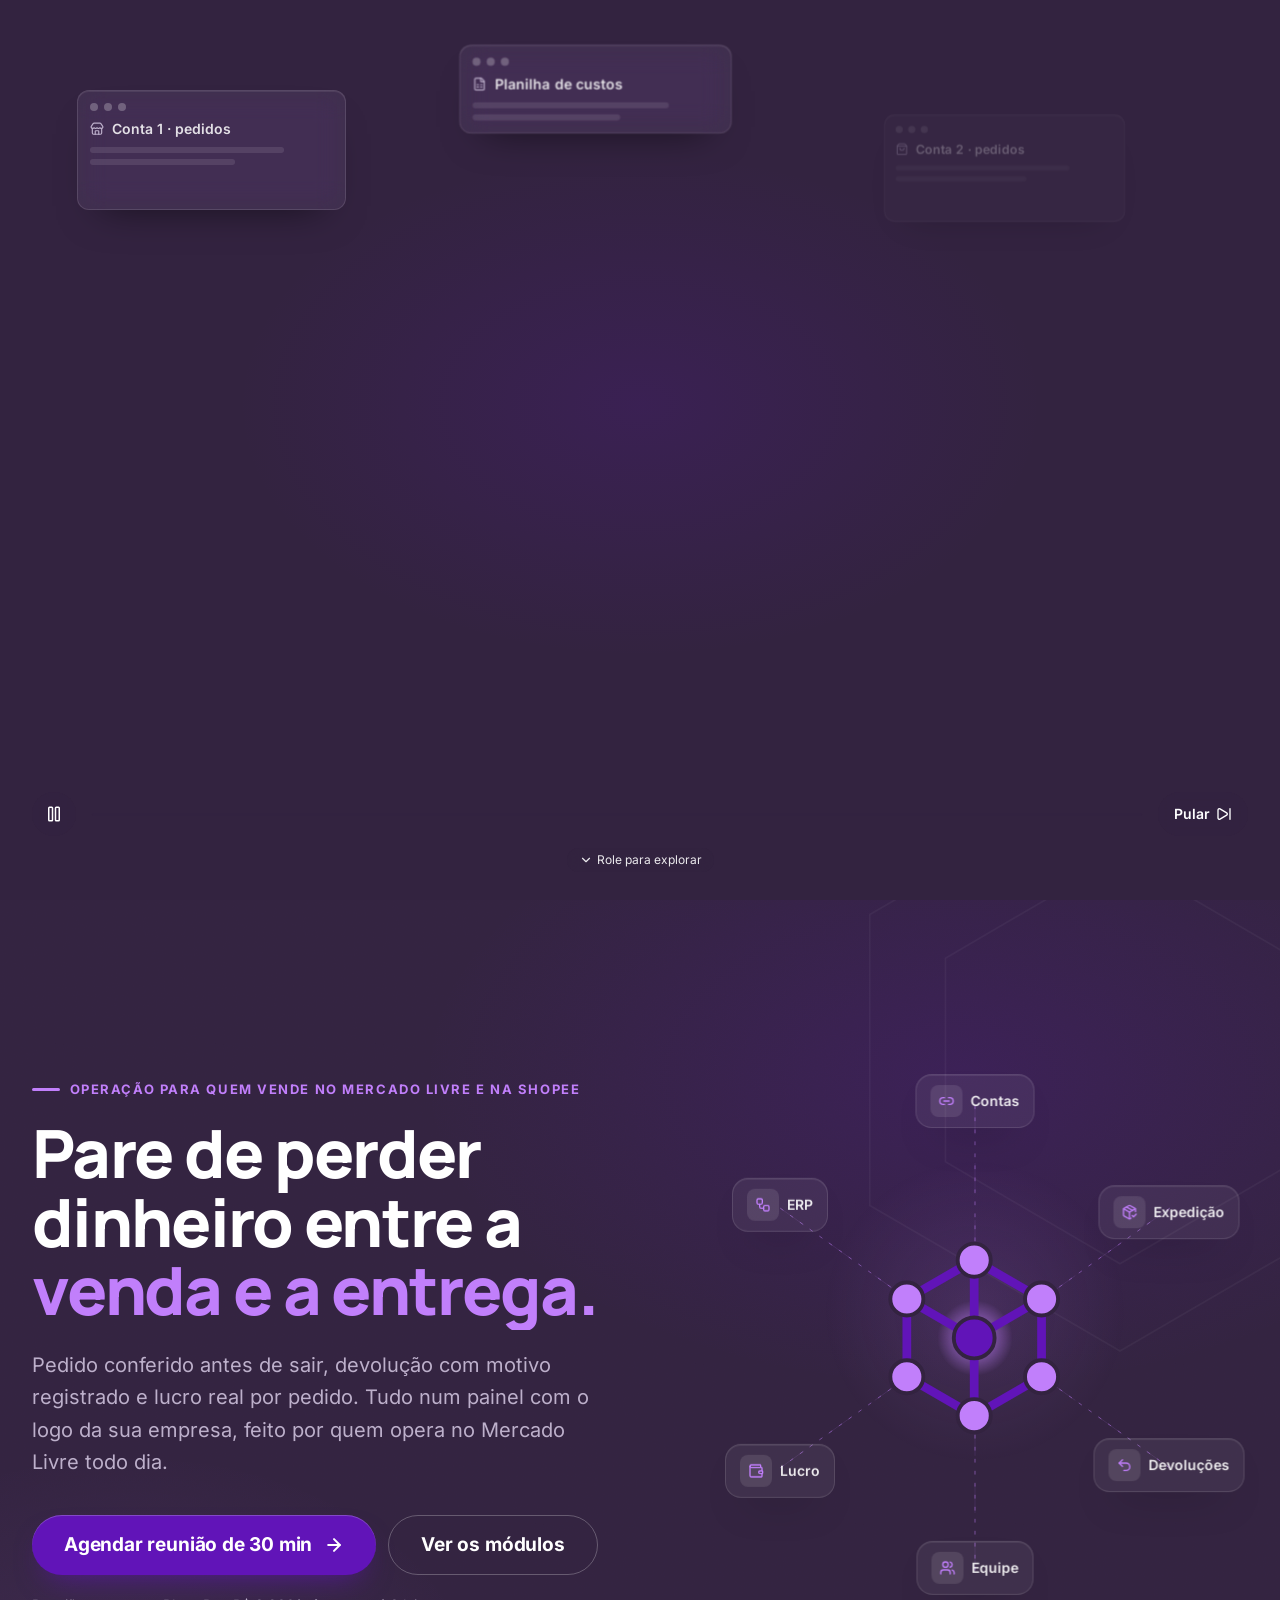
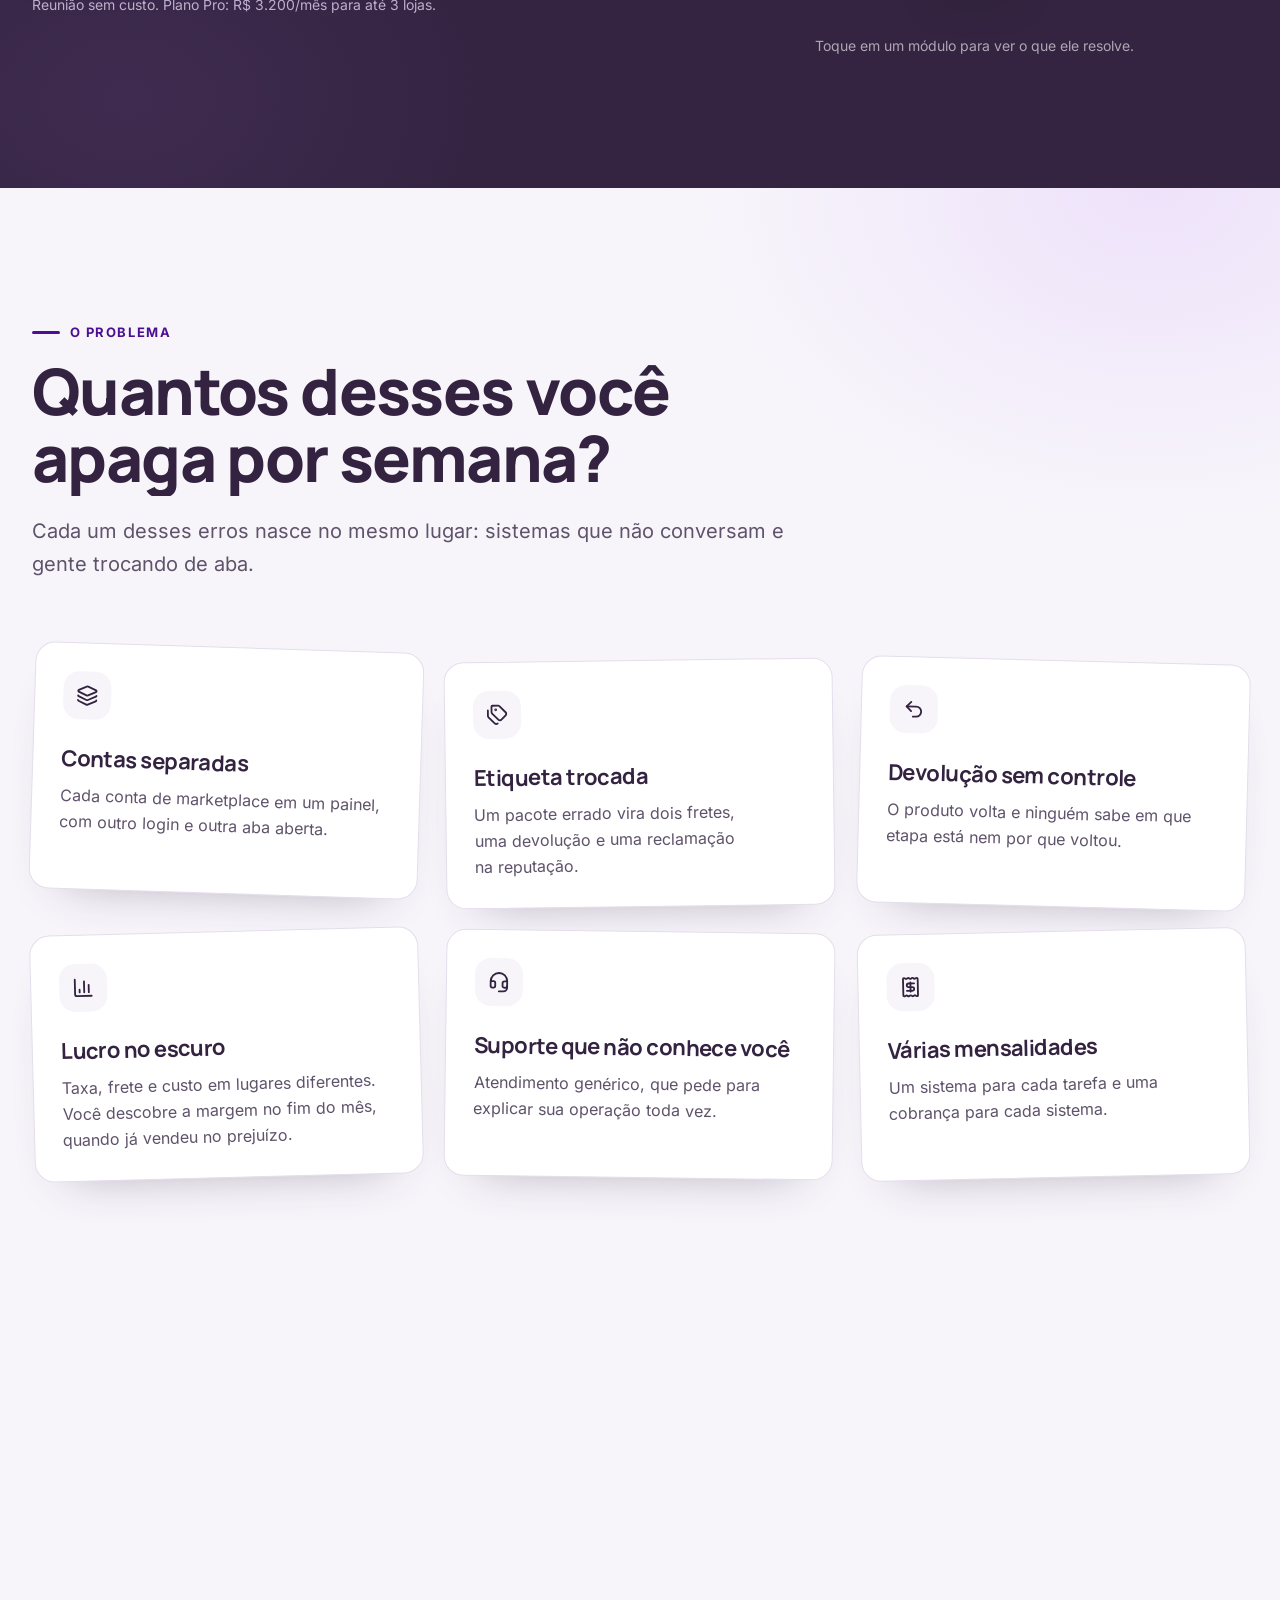
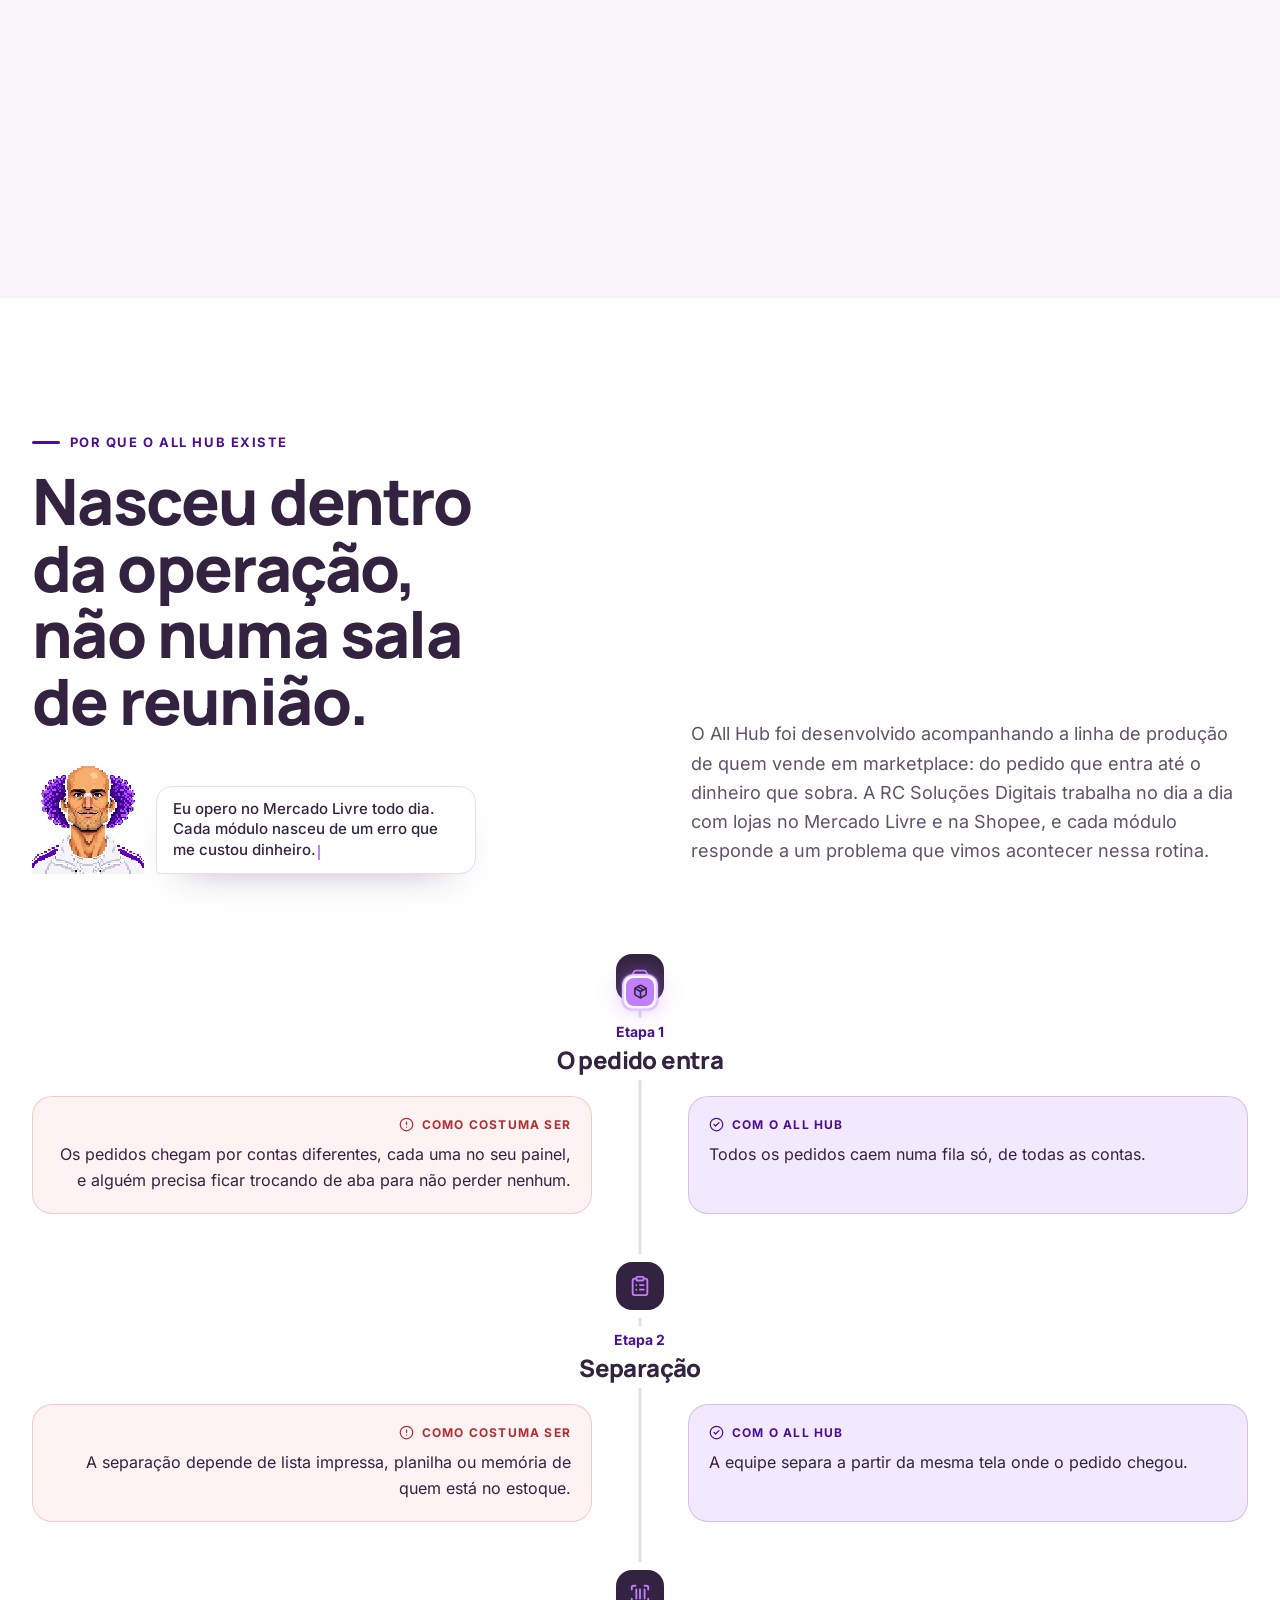
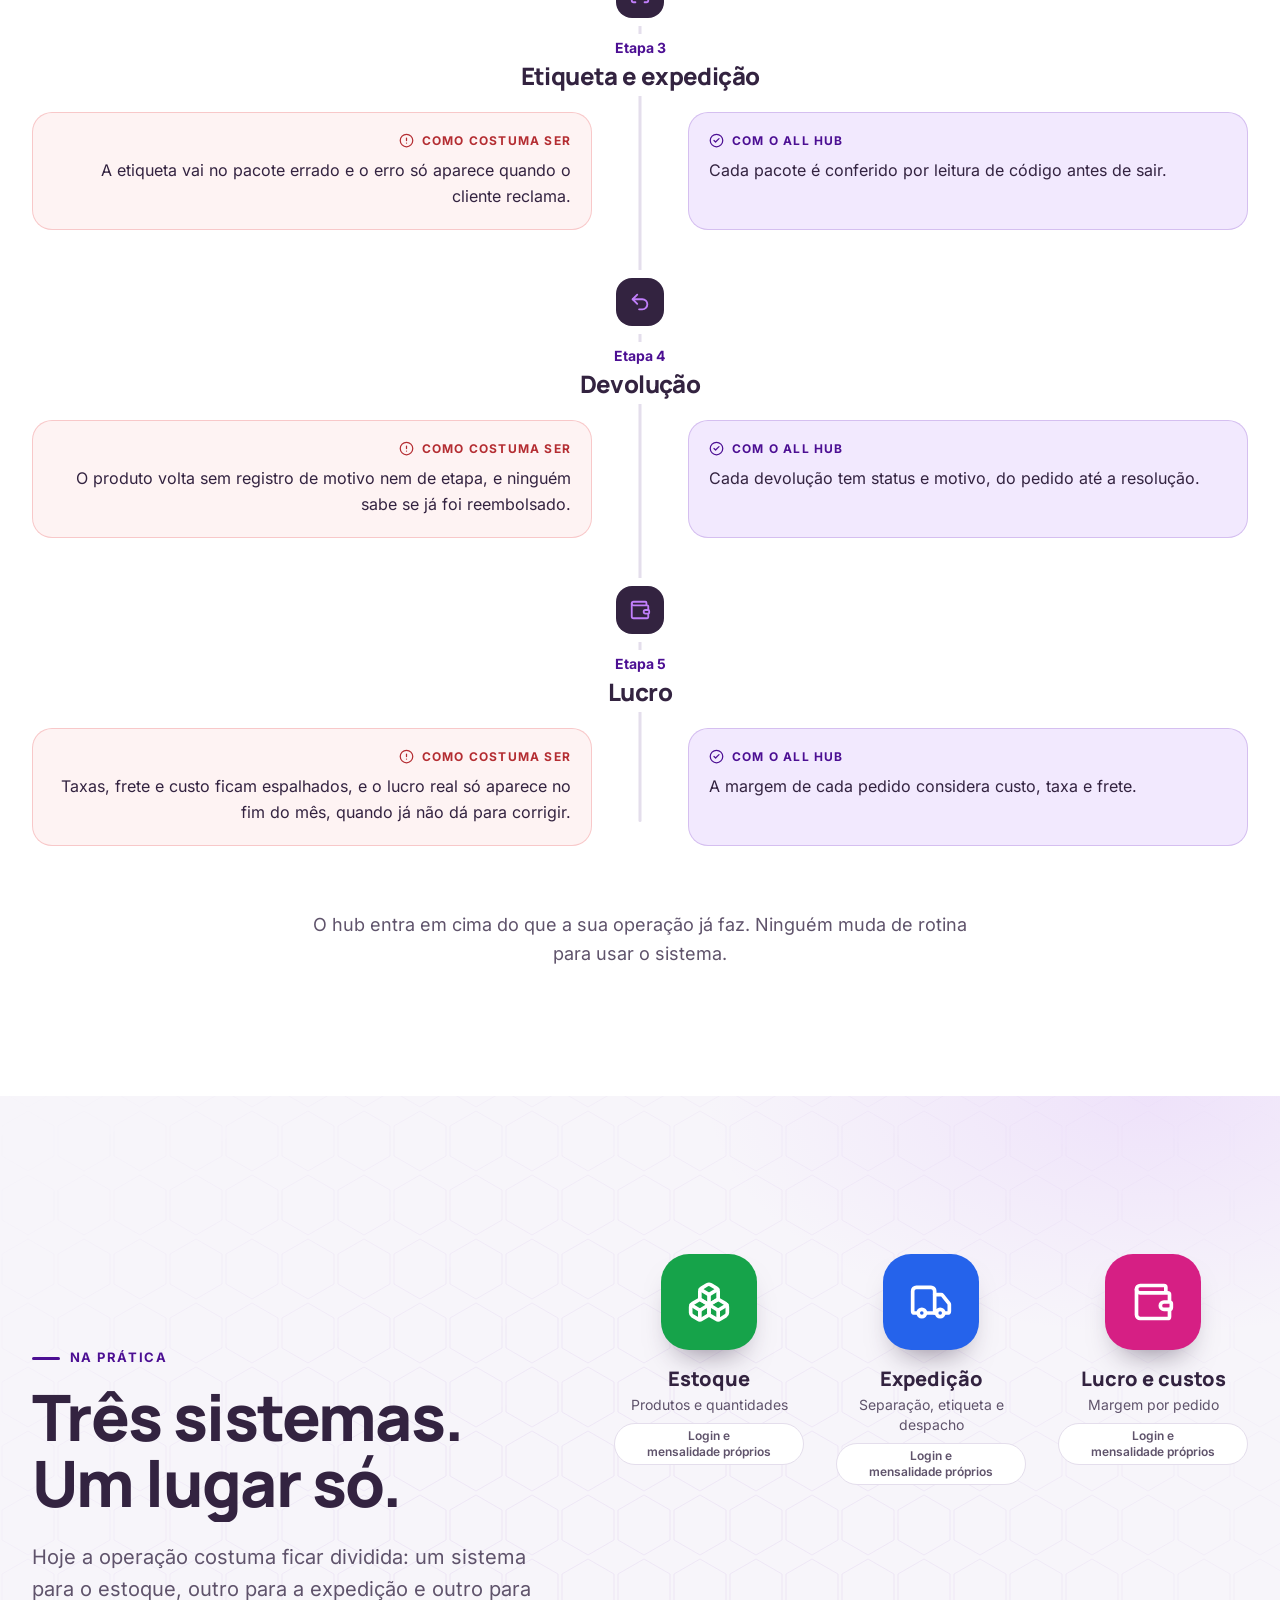
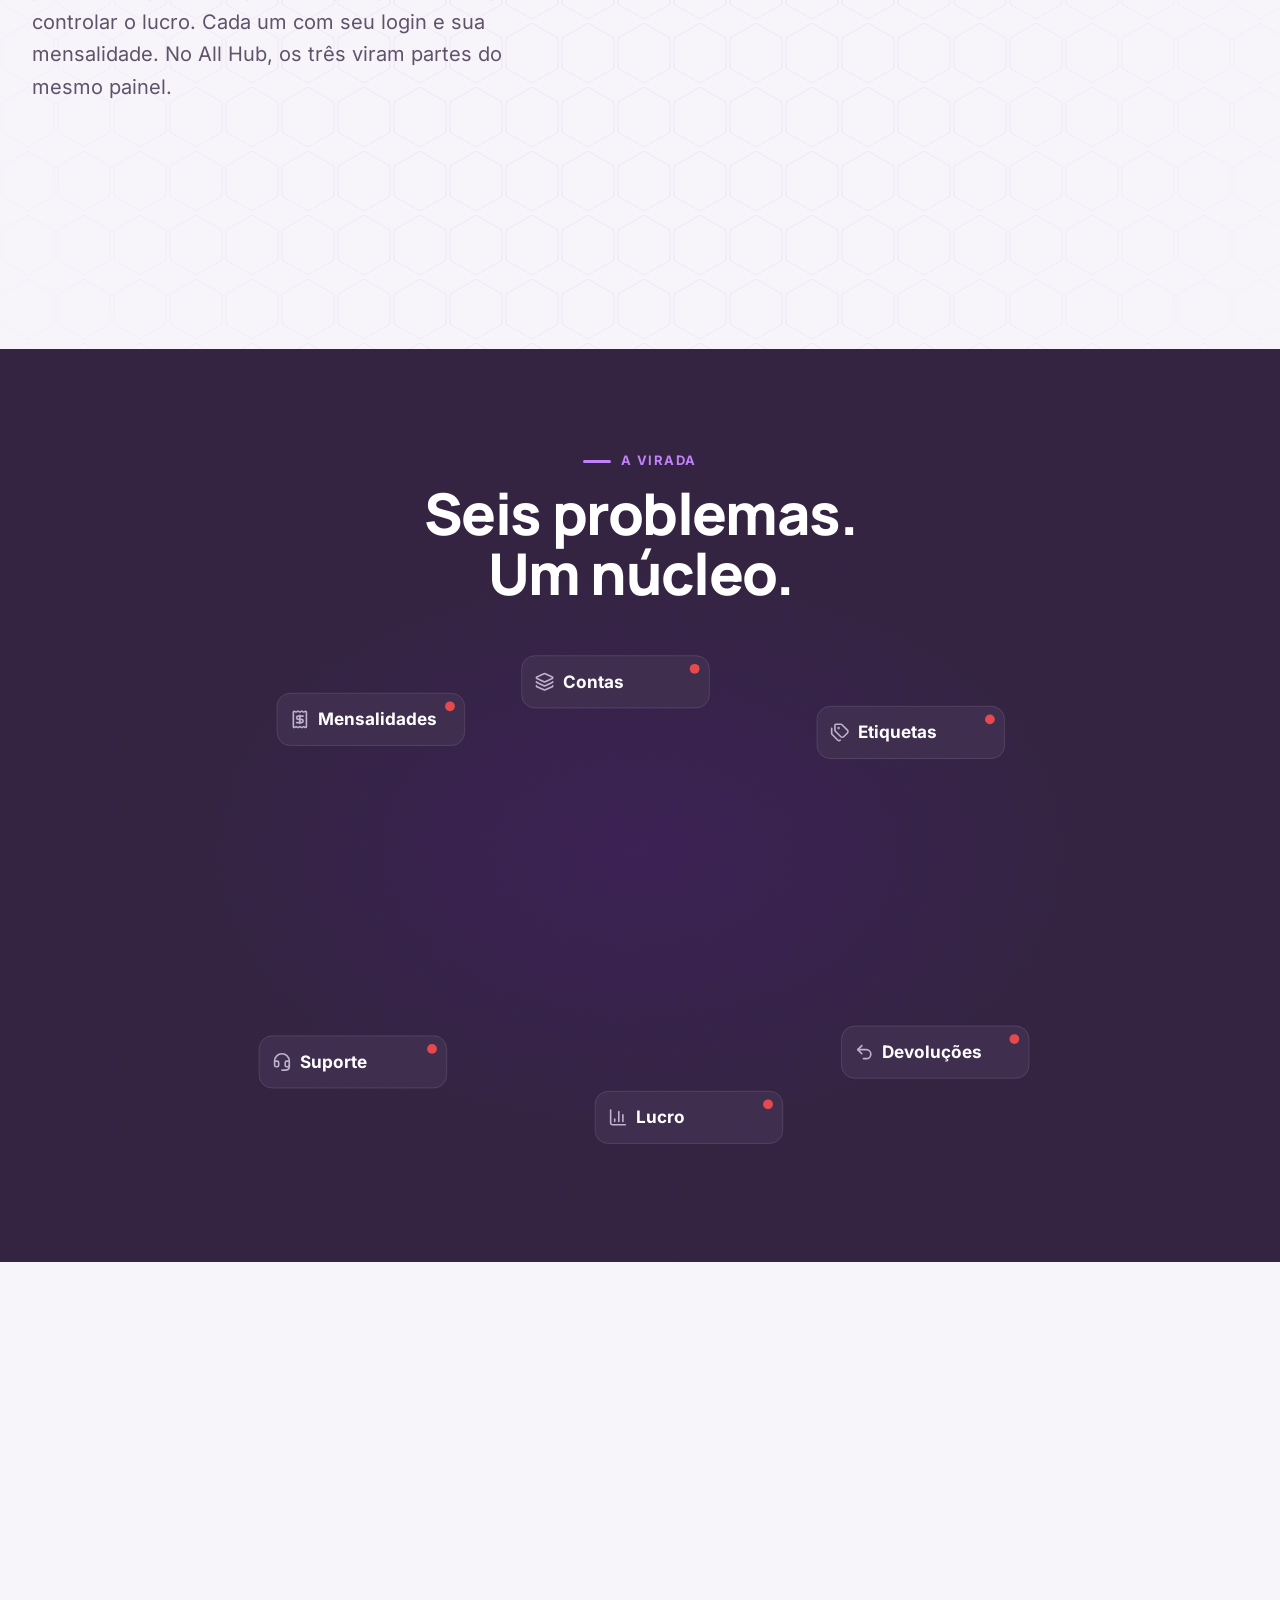
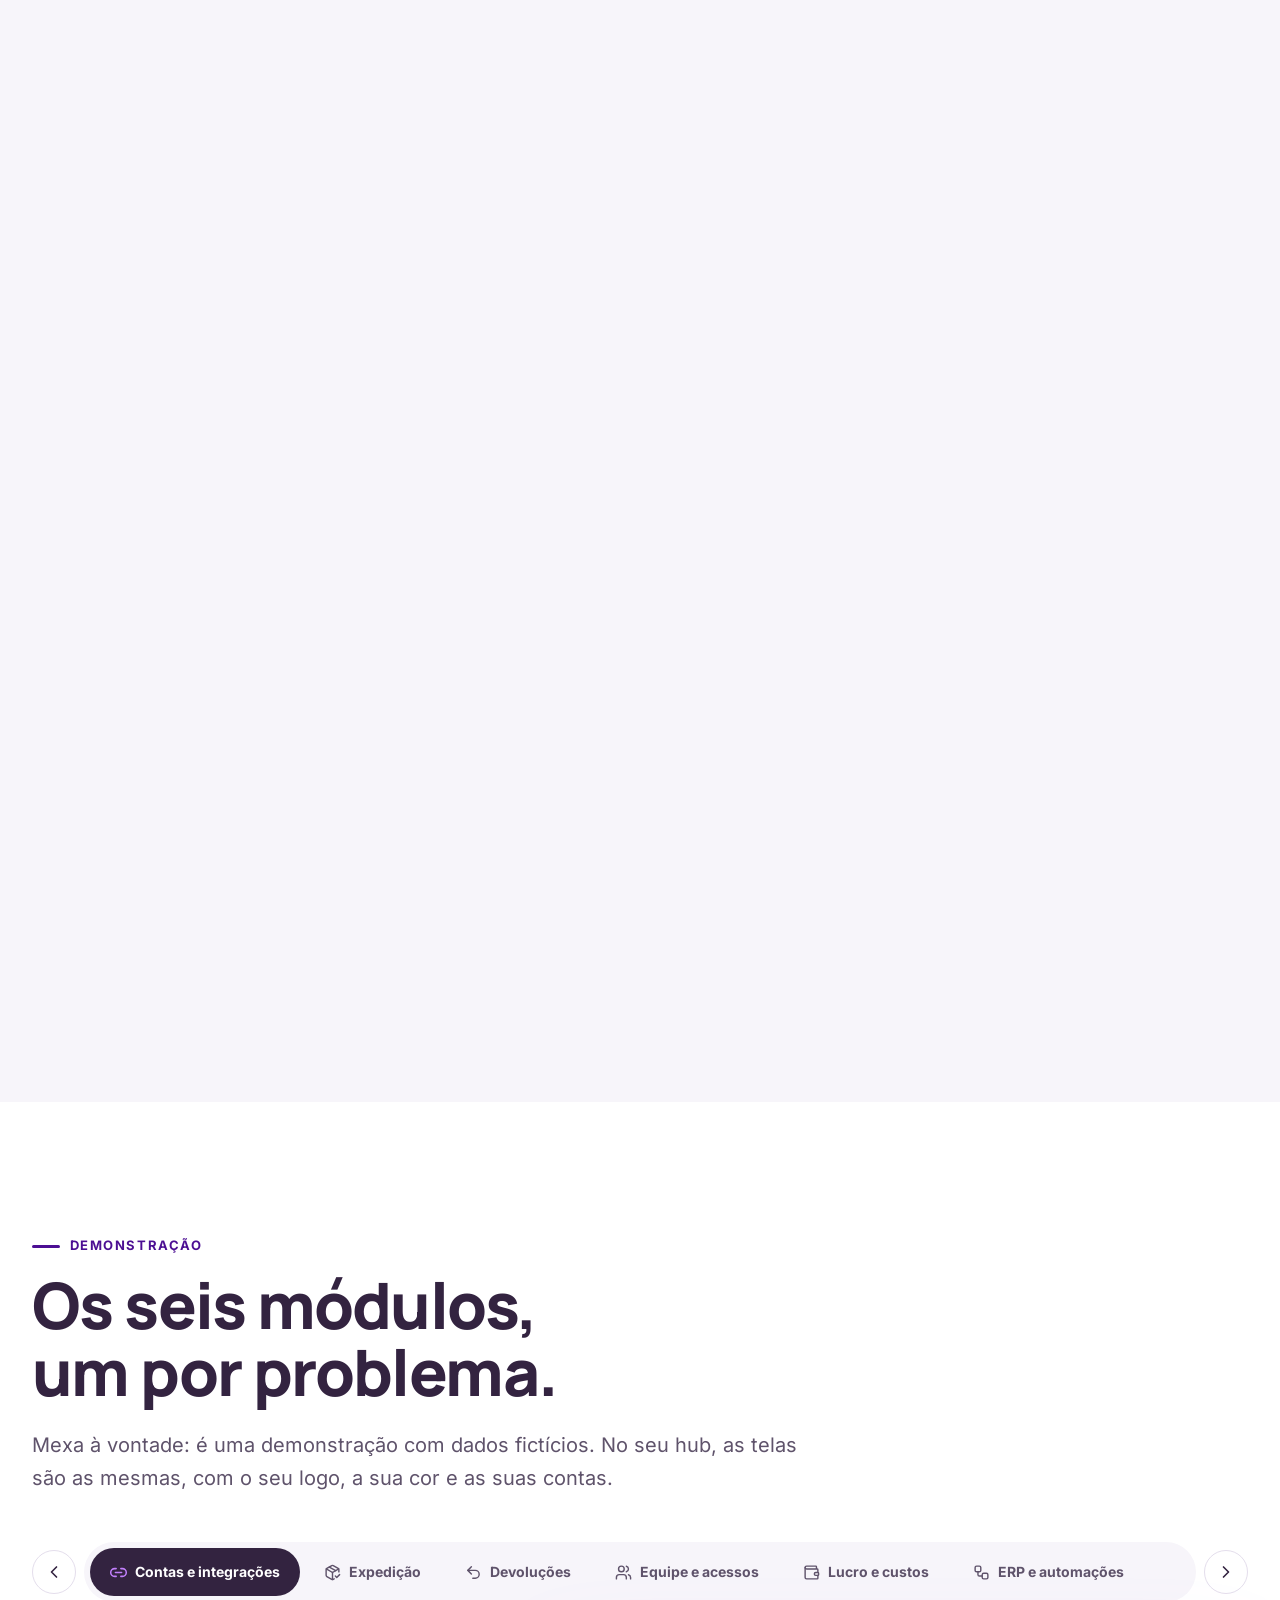
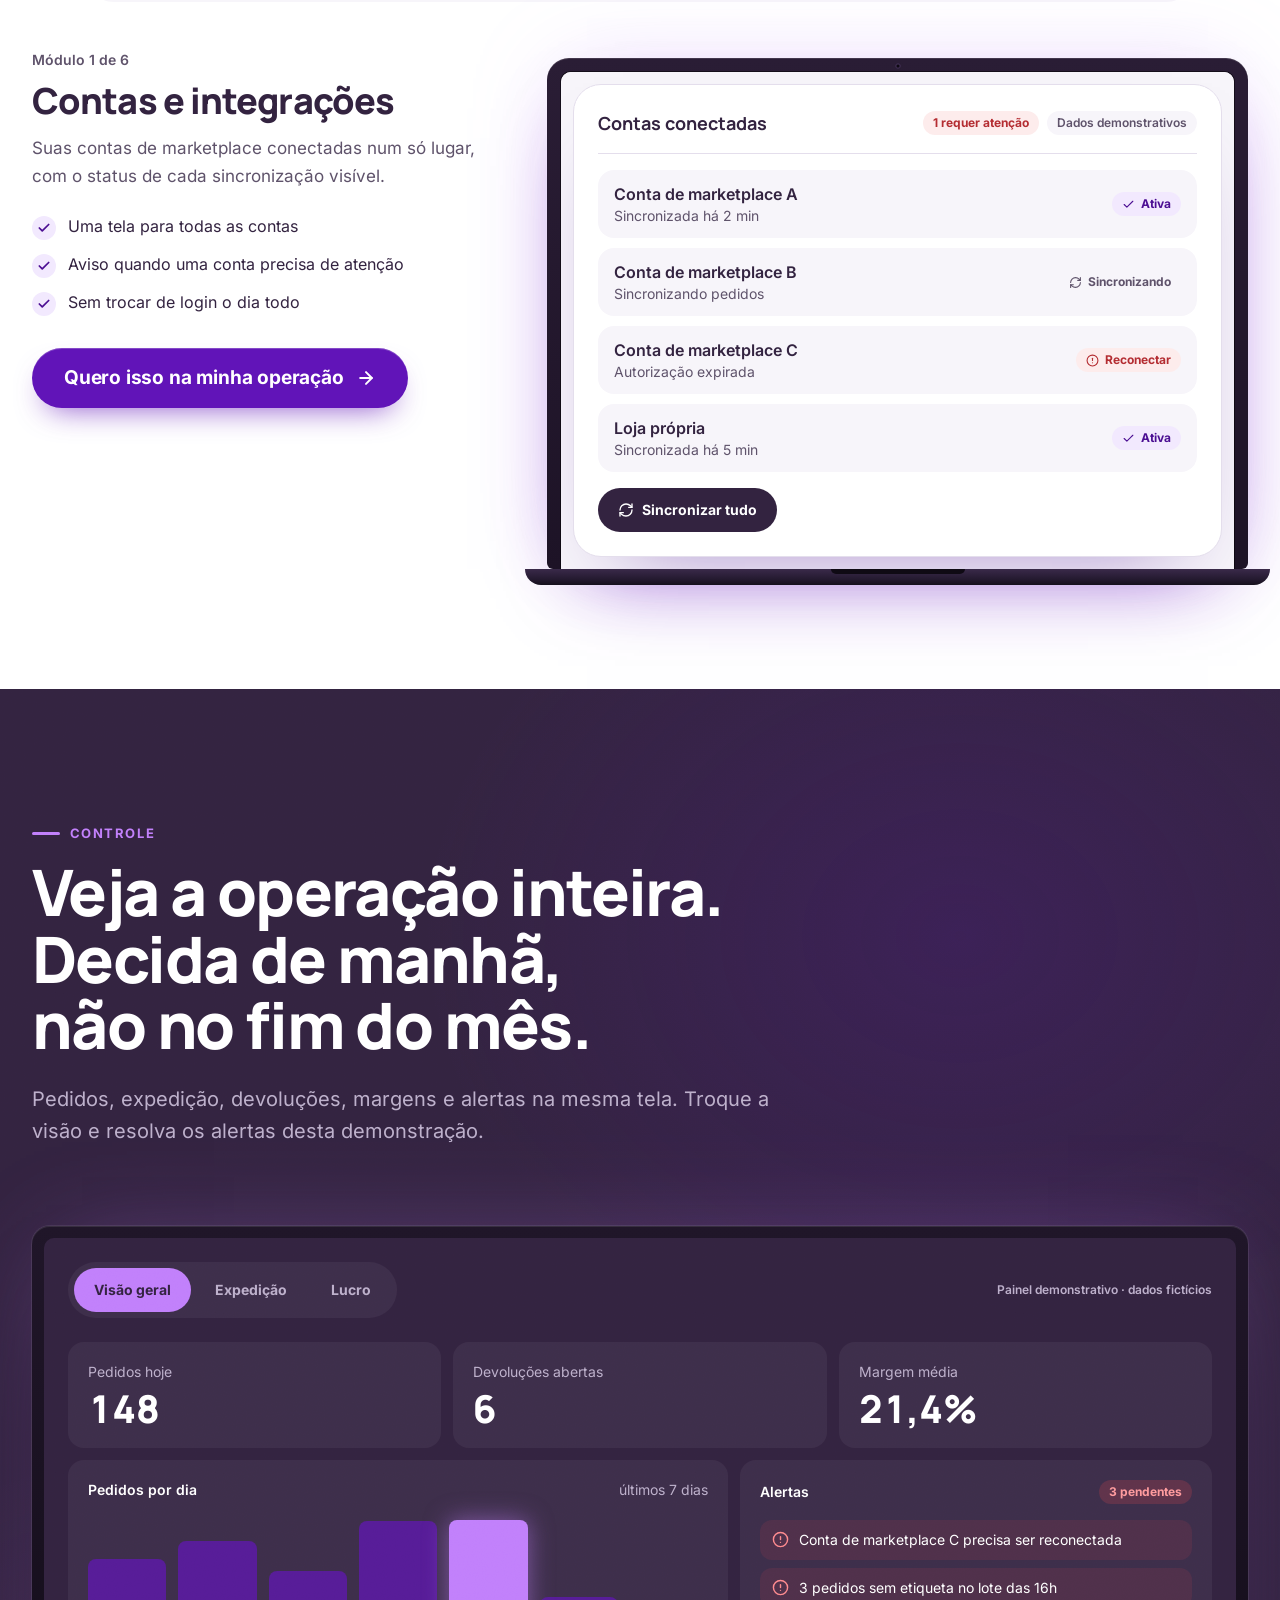
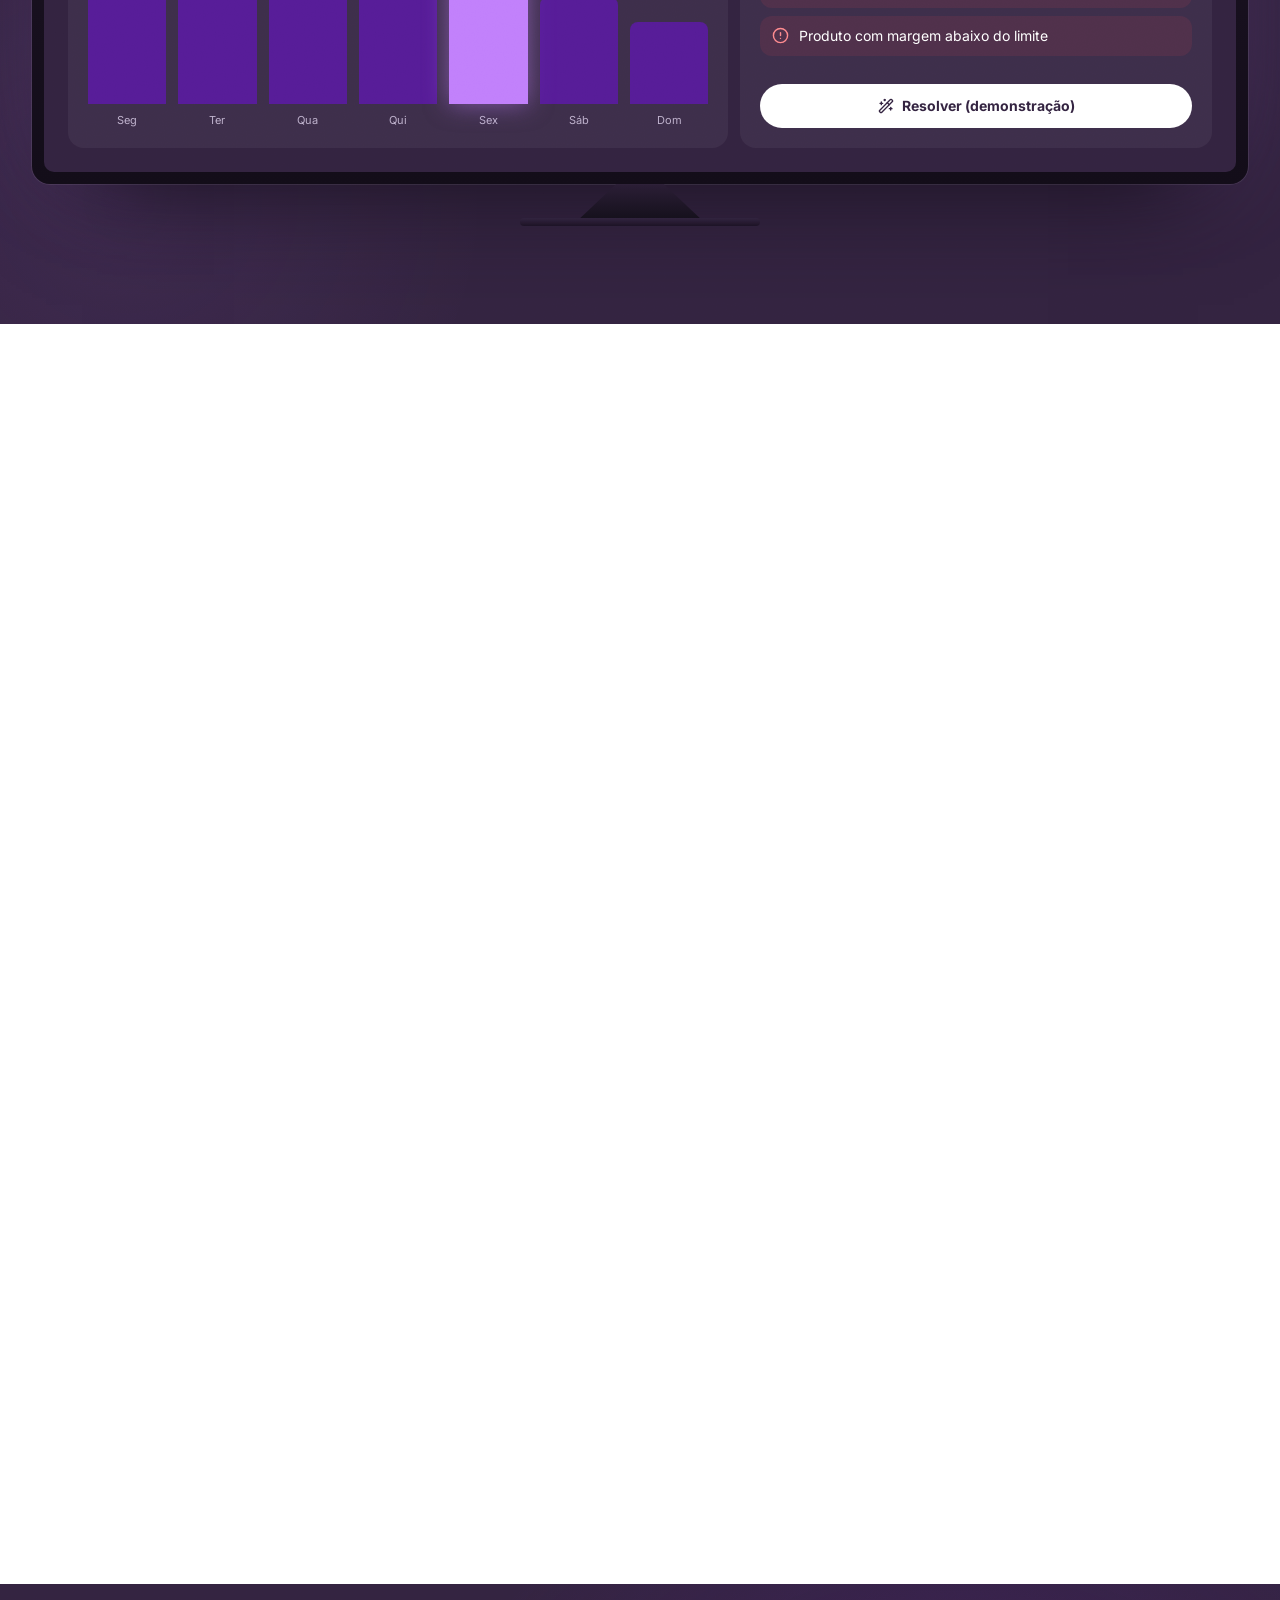
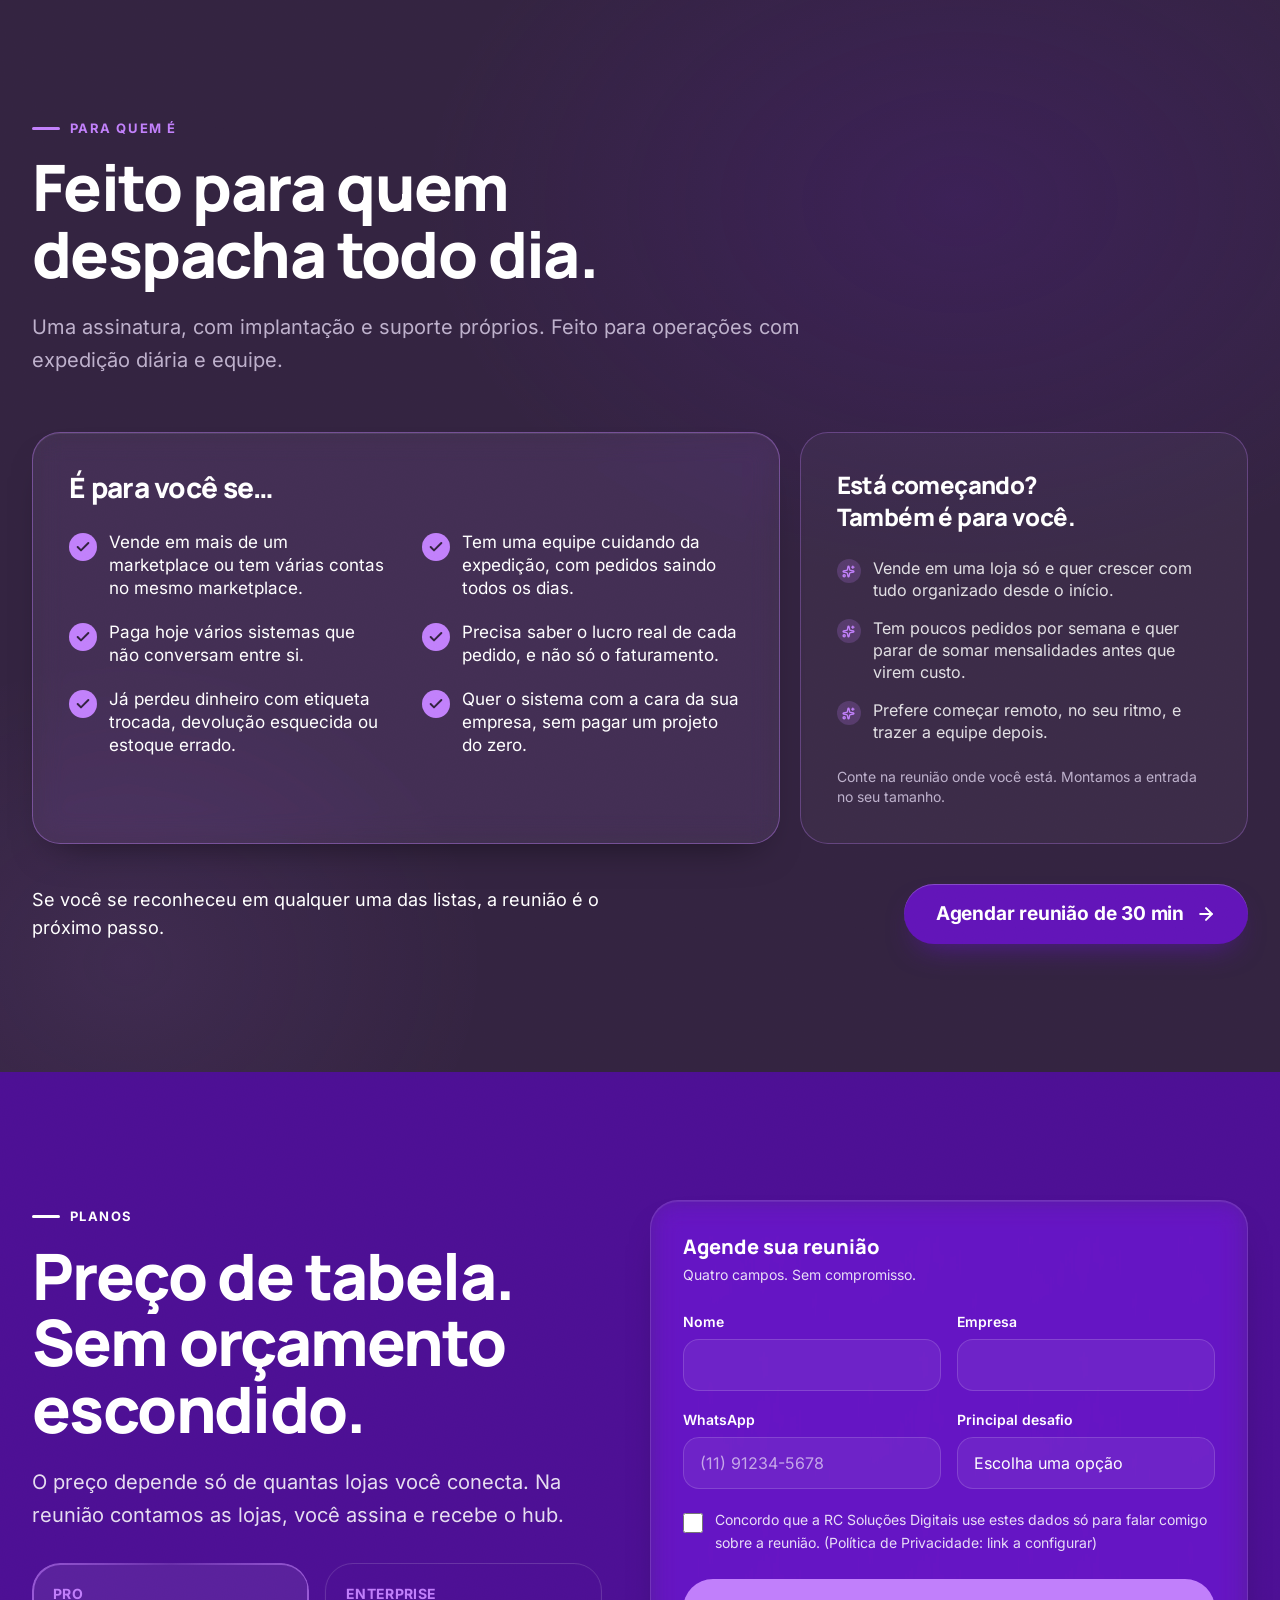
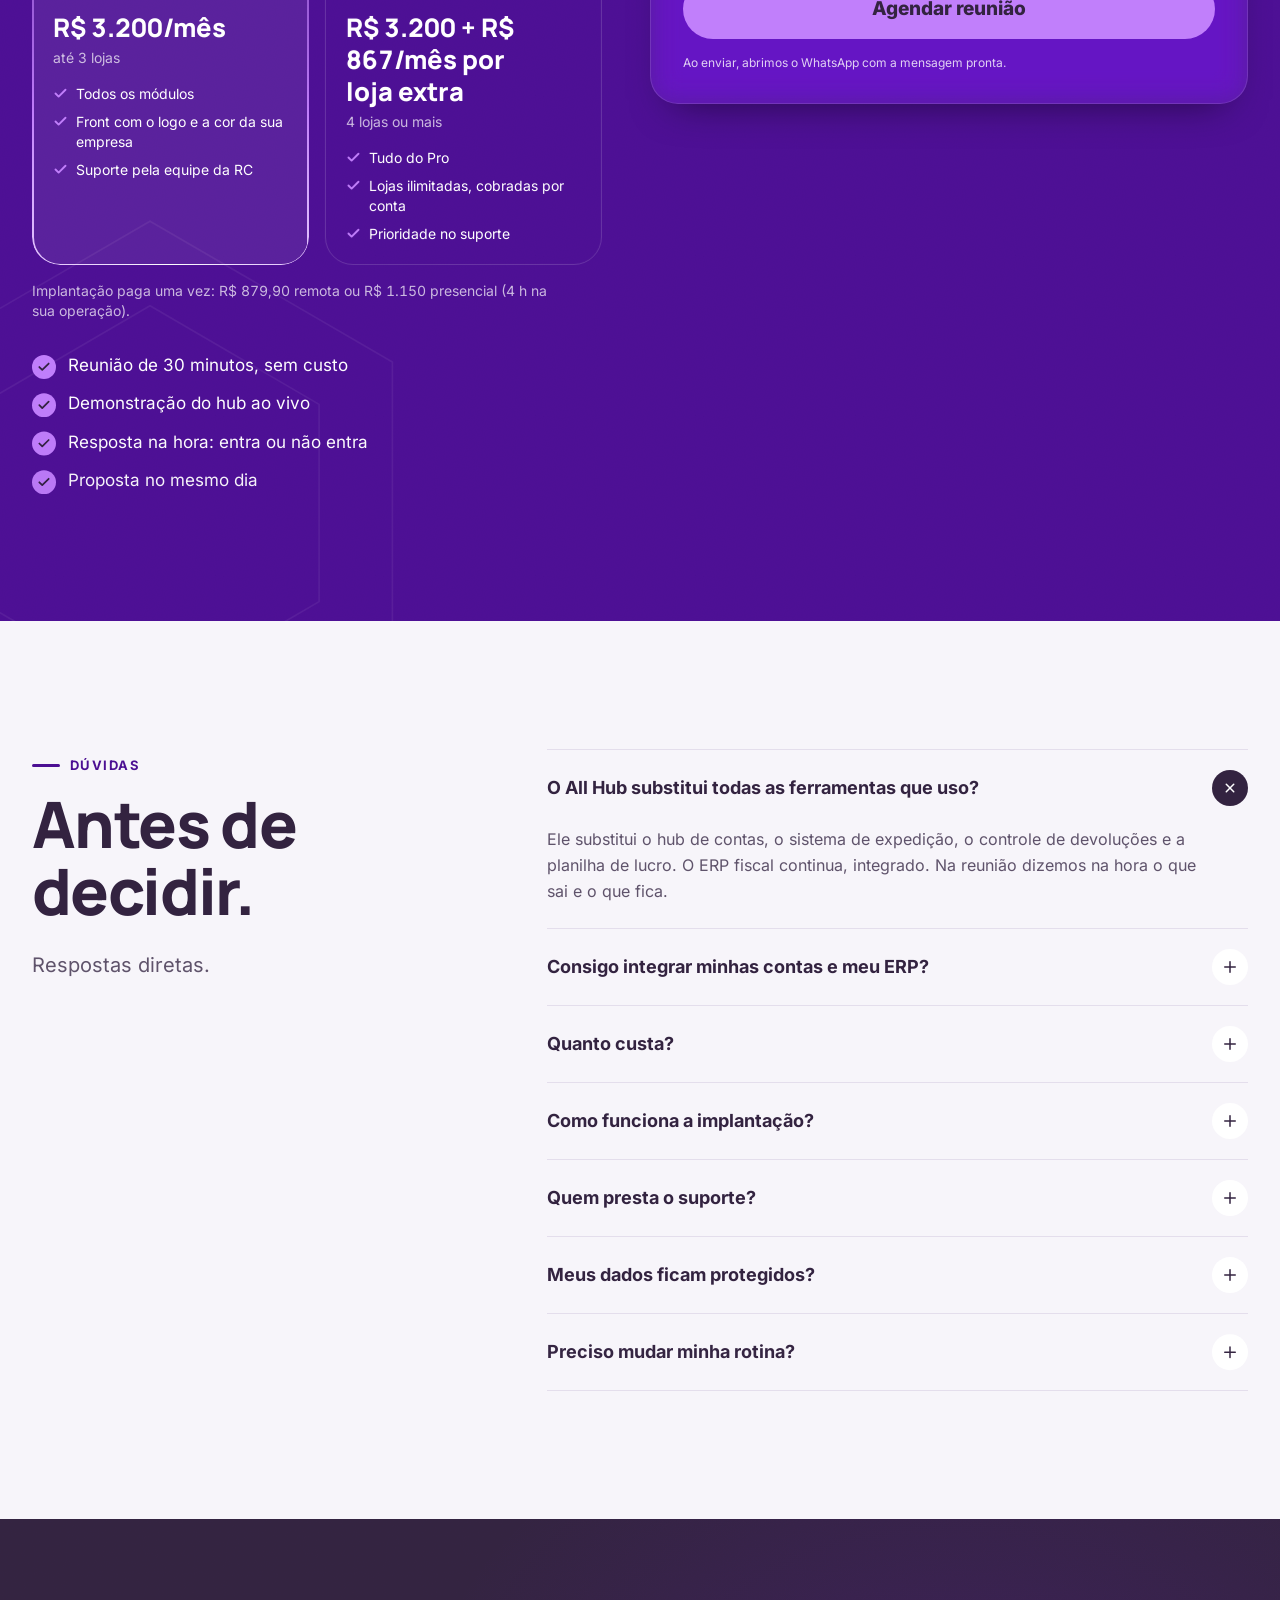
==== commit 3fff5988: "Atualiza landing para v3 Co-Authored-By: Claude Opus 5.5 <noreply@anthropic.com>" ====
--- a/index.html
+++ b/index.html
@@ -1 +1 @@
-<!DOCTYPE html><html lang="pt-BR"><head><meta charSet="utf-8"/><link rel="preconnect" href="/" crossorigin=""/><meta name="viewport" content="width=device-width, initial-scale=1, viewport-fit=cover"/><link rel="stylesheet" href="./_next/static/chunks/1t4fvekuncdys.css" data-precedence="next"/><link rel="preload" as="script" fetchPriority="low" href="./_next/static/chunks/3cfn99dbrcvvp.js"/><script src="./_next/static/chunks/08xcn3jnivpa8.js" async=""></script><script src="./_next/static/chunks/3wbm-994r45kr.js" async=""></script><script src="./_next/static/chunks/turbopack-1gg8ko_ilveme.js" async=""></script><script src="./_next/static/chunks/0umf92h1sb77c.js" async=""></script><script src="./_next/static/chunks/042_62b1a3rku.js" async=""></script><meta name="theme-color" content="#332340"/><meta name="color-scheme" content="light"/><title>All Hub — Seus sistemas em um só lugar</title><meta name="description" content="Contas de marketplace, expedição, devoluções, equipe e lucro em uma plataforma feita para a sua operação. Agende uma reunião."/><meta name="application-name" content="All Hub"/><meta name="robots" content="index, follow"/><link rel="canonical" href="https://allhub.tech/"/><meta name="format-detection" content="telephone=no"/><meta property="og:title" content="All Hub — Seus sistemas em um só lugar"/><meta property="og:description" content="Contas de marketplace, expedição, devoluções, equipe e lucro em uma plataforma feita para a sua operação. Agende uma reunião."/><meta property="og:site_name" content="All Hub"/><meta property="og:locale" content="pt_BR"/><meta property="og:type" content="website"/><meta name="twitter:card" content="summary"/><meta name="twitter:title" content="All Hub — Seus sistemas em um só lugar"/><meta name="twitter:description" content="Contas de marketplace, expedição, devoluções, equipe e lucro em uma plataforma feita para a sua operação. Agende uma reunião."/><link rel="icon" href="/icon.svg?icon.08jvwvx1f688n.svg" sizes="any" type="image/svg+xml"/><script src="./_next/static/chunks/0cz1d0mv5g_q7.js" noModule=""></script></head><body><div hidden=""><!--$--><!--/$--></div><a href="#conteudo" class="sr-only z-[100] rounded-full bg-white px-5 py-3 font-semibold text-ink focus:not-sr-only focus:fixed focus:left-4 focus:top-4">Pular para o conteúdo</a><header inert="" class="fixed inset-x-0 top-0 z-50 pt-[env(safe-area-inset-top)] transition-transform duration-500 ease-[var(--ease-out-expo)] -translate-y-full"><div class="border-b border-white/10 bg-ink/85 backdrop-blur-xl supports-[backdrop-filter]:bg-ink/70"><div class="mx-auto flex h-16 max-w-7xl items-center justify-between gap-4 px-5 sm:px-8"><a href="#inicio" aria-label="All Hub — voltar ao início" class="rounded-lg"><span class="inline-flex items-center gap-2 "><svg viewBox="0 0 200 220" class="h-8 w-[29px]" aria-hidden="true" focusable="false"><g stroke="#6114B8" stroke-width="9" stroke-linecap="butt" fill="none"><line class="lm-line" pathLength="1" x1="100" y1="30" x2="169.3" y2="70"></line><line class="lm-line" pathLength="1" x1="169.3" y1="70" x2="169.3" y2="150"></line><line class="lm-line" pathLength="1" x1="169.3" y1="150" x2="100" y2="190"></line><line class="lm-line" pathLength="1" x1="100" y1="190" x2="30.7" y2="150"></line><line class="lm-line" pathLength="1" x1="30.7" y1="150" x2="30.7" y2="70"></line><line class="lm-line" pathLength="1" x1="30.7" y1="70" x2="100" y2="30"></line><line class="lm-line lm-spoke" pathLength="1" x1="100" y1="110" x2="100" y2="30"></line><line class="lm-line lm-spoke" pathLength="1" x1="100" y1="110" x2="100" y2="190"></line><line class="lm-line lm-spoke" pathLength="1" x1="100" y1="110" x2="30.7" y2="70"></line><line class="lm-line lm-spoke" pathLength="1" x1="100" y1="110" x2="169.3" y2="70"></line></g><circle class="lm-node" cx="100" cy="30" r="17" fill="#C17FFB" stroke="#332340" stroke-width="4"></circle><circle class="lm-node" cx="169.3" cy="70" r="17" fill="#C17FFB" stroke="#332340" stroke-width="4"></circle><circle class="lm-node" cx="169.3" cy="150" r="17" fill="#C17FFB" stroke="#332340" stroke-width="4"></circle><circle class="lm-node" cx="100" cy="190" r="17" fill="#C17FFB" stroke="#332340" stroke-width="4"></circle><circle class="lm-node" cx="30.7" cy="150" r="17" fill="#C17FFB" stroke="#332340" stroke-width="4"></circle><circle class="lm-node" cx="30.7" cy="70" r="17" fill="#C17FFB" stroke="#332340" stroke-width="4"></circle><circle class="lm-core" cx="100" cy="110" r="21" fill="#6114B8" stroke="#332340" stroke-width="4"></circle></svg><span class="font-display leading-none tracking-[-0.03em] text-[1.35rem] text-white"><span class="font-extrabold">All</span><span class="font-medium"> Hub</span></span></span></a><nav aria-label="Seções" class="hidden items-center gap-7 text-[0.9375rem] text-mute-dark lg:flex"><a href="#por-que" class="transition-colors hover:text-white">Por que existe</a><a href="#como-funciona" class="transition-colors hover:text-white">Módulos</a><a href="#como-e-feito" class="transition-colors hover:text-white">Como é feito</a><a href="#para-quem" class="transition-colors hover:text-white">Para quem é</a><a href="#duvidas" class="transition-colors hover:text-white">Dúvidas</a></nav><a href="#reuniao" class="hidden min-h-11 items-center rounded-full bg-brand-dark px-5 text-[0.9375rem] font-bold text-white transition-colors hover:bg-brand sm:inline-flex">Agendar reunião</a></div><div aria-hidden="true" class="h-[2px] origin-left scale-x-0 bg-brand-light"></div></div></header><main><section id="introducao" aria-label="Introdução do All Hub" class="relative isolate h-screen h-[100svh] min-h-[520px] overflow-hidden text-white transition-colors duration-700 " style="background-color:rgb(222, 211, 240)"><video class="absolute inset-0 h-full w-full object-cover landscape:object-contain" poster="images/video-poster.webp" muted="" playsInline="" preload="metadata" aria-label="Vídeo de apresentação do All Hub: da operação desorganizada a um só centro de controle."><track kind="captions"/></video><div class="absolute inset-x-0 bottom-0 px-4 pb-[calc(env(safe-area-inset-bottom)+16px)] sm:px-8 sm:pb-7"><div class="mx-auto flex max-w-7xl items-center gap-2"><button type="button" aria-label="Reproduzir introdução" class="grid size-11 shrink-0 place-items-center rounded-full bg-ink/75 text-white backdrop-blur transition-colors hover:bg-ink"><svg xmlns="http://www.w3.org/2000/svg" width="18" height="18" viewBox="0 0 24 24" fill="none" stroke="currentColor" stroke-width="2" stroke-linecap="round" stroke-linejoin="round" class="lucide lucide-play" aria-hidden="true"><path d="M5 5a2 2 0 0 1 3.008-1.728l11.997 6.998a2 2 0 0 1 .003 3.458l-12 7A2 2 0 0 1 5 19z"></path></svg></button><button type="button" aria-label="Ativar som" aria-pressed="false" class="inline-flex min-h-11 min-w-11 shrink-0 items-center justify-center gap-2 rounded-full bg-ink/75 px-3 text-sm font-semibold text-white backdrop-blur transition-colors hover:bg-ink"><svg xmlns="http://www.w3.org/2000/svg" width="18" height="18" viewBox="0 0 24 24" fill="none" stroke="currentColor" stroke-width="2" stroke-linecap="round" stroke-linejoin="round" class="lucide lucide-volume-x" aria-hidden="true"><path d="M11 4.702a.7.7 0 0 0-1.203-.498L6.413 7.587A1.4 1.4 0 0 1 5.416 8H3a1 1 0 0 0-1 1v6a1 1 0 0 0 1 1h2.416a1.4 1.4 0 0 1 .997.413l3.383 3.384A.7.7 0 0 0 11 19.298z"></path><path d="m16.5 14.5 5-5"></path><path d="m16.5 9.5 5 5"></path></svg><span aria-hidden="true">Ativar som</span></button><div class="mx-2 h-[3px] flex-1 overflow-hidden rounded-full bg-ink/25" aria-hidden="true"><div class="h-full origin-left scale-x-0 rounded-full bg-brand"></div></div><a href="#inicio" class="inline-flex min-h-11 shrink-0 items-center gap-1.5 rounded-full bg-ink/75 px-4 text-sm font-semibold text-white backdrop-blur transition-colors hover:bg-ink">Pular<svg xmlns="http://www.w3.org/2000/svg" width="16" height="16" viewBox="0 0 24 24" fill="none" stroke="currentColor" stroke-width="2" stroke-linecap="round" stroke-linejoin="round" class="lucide lucide-skip-forward" aria-hidden="true"><path d="M21 4v16"></path><path d="M6.029 4.285A2 2 0 0 0 3 6v12a2 2 0 0 0 3.029 1.715l9.997-5.998a2 2 0 0 0 .003-3.432z"></path></svg></a></div><p class="mx-auto mt-3 flex w-fit items-center justify-center gap-1 rounded-full bg-ink/60 px-3 py-1 text-xs text-white/90 backdrop-blur" aria-hidden="true"><svg xmlns="http://www.w3.org/2000/svg" width="14" height="14" viewBox="0 0 24 24" fill="none" stroke="currentColor" stroke-width="2" stroke-linecap="round" stroke-linejoin="round" class="lucide lucide-chevron-down animate-hint" aria-hidden="true"><path d="m6 9 6 6 6-6"></path></svg>Role para explorar</p></div></section><section id="inicio" class="ambient-dark relative overflow-hidden text-white" aria-labelledby="hero-title"><svg aria-hidden="true" class="pointer-events-none absolute -right-40 -top-40 h-[640px] w-[640px] text-white/[0.04]" viewBox="0 0 200 220" fill="none" stroke="currentColor" stroke-width="0.6"><path d="M100 10L186 60L186 160L100 210L14 160L14 60Z"></path><path d="M100 40L160 75L160 145L100 180L40 145L40 75Z"></path></svg><div id="conteudo" class="relative mx-auto grid max-w-7xl items-center gap-12 px-5 pb-20 pt-24 sm:px-8 md:pt-32 lg:grid-cols-[1.15fr_1fr] lg:gap-10 lg:pb-32"><div><p class="hero-fade eyebrow text-brand-light">Plataforma de gestão unificada</p><h1 id="hero-title" class="mt-5 text-[clamp(2.5rem,5.2vw,4.4rem)] font-extrabold leading-[1.03] text-white"><span class="hero-line mask-line"><span>Pare de pagar por</span></span><span class="hero-line mask-line"><span>sistemas que <span class="text-brand-light">não</span></span></span><span class="hero-line mask-line"><span class="text-brand-light">conversam.</span></span></h1><p class="hero-fade mt-6 max-w-xl text-[1.0625rem] leading-relaxed text-mute-dark sm:text-xl">Contas de marketplace, expedição, devoluções, equipe e lucro em uma plataforma feita para a sua operação.</p><div data-hide-sticky="true" class="hero-fade mt-9 flex flex-col gap-3 sm:flex-row sm:flex-wrap"><a href="#reuniao" class="group inline-flex select-none items-center justify-center gap-3 rounded-full font-bold tracking-[-0.01em] [transform:translate(var(--mx,0px),var(--my,0px))] transition-[transform,background-color,border-color,color] duration-300 ease-[var(--ease-spring)] active:scale-[0.96] active:duration-100 bg-brand-dark sm:bg-brand text-white shadow-[0_14px_30px_-14px_rgb(97_20_184/0.75),inset_0_1px_0_rgb(255_255_255/0.22)] hover:bg-brand-dark min-h-14 px-5 text-[1.0625rem] sm:min-h-[60px] sm:px-8 sm:text-[1.1875rem] "><span>Quero agendar uma reunião</span><span class="transition-transform duration-300 ease-[var(--ease-spring)] group-hover:translate-x-1" aria-hidden="true"><svg xmlns="http://www.w3.org/2000/svg" width="20" height="20" viewBox="0 0 24 24" fill="none" stroke="currentColor" stroke-width="2.4" stroke-linecap="round" stroke-linejoin="round" class="lucide lucide-arrow-right" aria-hidden="true"><path d="M5 12h14"></path><path d="m12 5 7 7-7 7"></path></svg></span></a><a href="#como-funciona" class="group inline-flex select-none items-center justify-center gap-3 rounded-full font-bold tracking-[-0.01em] [transform:translate(var(--mx,0px),var(--my,0px))] transition-[transform,background-color,border-color,color] duration-300 ease-[var(--ease-spring)] active:scale-[0.96] active:duration-100 border border-white/25 text-white hover:border-brand-light hover:text-brand-light min-h-14 px-5 text-[1.0625rem] sm:min-h-[60px] sm:px-8 sm:text-[1.1875rem] "><span>Ver como funciona</span></a></div><p class="hero-fade mt-5 text-sm text-mute-dark">Reunião sem custo. Planos a partir de R$ 3.200/mês, com a sua marca.</p></div><div class="hero-visual mx-auto w-full max-w-[540px]"><div class="relative aspect-square w-full transition-transform duration-300 ease-out [transform-style:preserve-3d]" style="background-image:radial-gradient(40% 40% at var(--lx,50%) var(--ly,45%), rgb(193 127 251 / 0.12), transparent 70%)"><svg class="absolute inset-0 h-full w-full" viewBox="0 0 100 100" aria-hidden="true" fill="none"><line class="hero-link" pathLength="1" x1="50" y1="7" x2="50" y2="35.6" stroke="rgb(193 127 251 / 0.35)" stroke-width="0.35" vector-effect="non-scaling-stroke" style="transition:stroke 0.3s"></line><line class="hero-link" pathLength="1" x1="86" y1="26" x2="62.474000000000004" y2="42.8" stroke="rgb(193 127 251 / 0.35)" stroke-width="0.35" vector-effect="non-scaling-stroke" style="transition:stroke 0.3s"></line><line class="hero-link" pathLength="1" x1="86" y1="74" x2="62.474000000000004" y2="57.2" stroke="rgb(193 127 251 / 0.35)" stroke-width="0.35" vector-effect="non-scaling-stroke" style="transition:stroke 0.3s"></line><line class="hero-link" pathLength="1" x1="50" y1="93" x2="50" y2="64.4" stroke="rgb(193 127 251 / 0.35)" stroke-width="0.35" vector-effect="non-scaling-stroke" style="transition:stroke 0.3s"></line><line class="hero-link" pathLength="1" x1="14" y1="74" x2="37.525999999999996" y2="57.2" stroke="rgb(193 127 251 / 0.35)" stroke-width="0.35" vector-effect="non-scaling-stroke" style="transition:stroke 0.3s"></line><line class="hero-link" pathLength="1" x1="14" y1="26" x2="37.525999999999996" y2="42.8" stroke="rgb(193 127 251 / 0.35)" stroke-width="0.35" vector-effect="non-scaling-stroke" style="transition:stroke 0.3s"></line></svg><svg viewBox="0 0 200 220" class="absolute" style="left:32%;top:30.2%;width:36%" role="img" aria-label="Símbolo do All Hub" focusable="false"><g stroke="#6114B8" stroke-width="9" stroke-linecap="butt" fill="none"><line class="lm-line" pathLength="1" x1="100" y1="30" x2="169.3" y2="70"></line><line class="lm-line" pathLength="1" x1="169.3" y1="70" x2="169.3" y2="150"></line><line class="lm-line" pathLength="1" x1="169.3" y1="150" x2="100" y2="190"></line><line class="lm-line" pathLength="1" x1="100" y1="190" x2="30.7" y2="150"></line><line class="lm-line" pathLength="1" x1="30.7" y1="150" x2="30.7" y2="70"></line><line class="lm-line" pathLength="1" x1="30.7" y1="70" x2="100" y2="30"></line><line class="lm-line lm-spoke" pathLength="1" x1="100" y1="110" x2="100" y2="30"></line><line class="lm-line lm-spoke" pathLength="1" x1="100" y1="110" x2="100" y2="190"></line><line class="lm-line lm-spoke" pathLength="1" x1="100" y1="110" x2="30.7" y2="70"></line><line class="lm-line lm-spoke" pathLength="1" x1="100" y1="110" x2="169.3" y2="70"></line></g><circle class="lm-node" cx="100" cy="30" r="17" fill="#C17FFB" stroke="#332340" stroke-width="4"></circle><circle class="lm-node" cx="169.3" cy="70" r="17" fill="#C17FFB" stroke="#332340" stroke-width="4"></circle><circle class="lm-node" cx="169.3" cy="150" r="17" fill="#C17FFB" stroke="#332340" stroke-width="4"></circle><circle class="lm-node" cx="100" cy="190" r="17" fill="#C17FFB" stroke="#332340" stroke-width="4"></circle><circle class="lm-node" cx="30.7" cy="150" r="17" fill="#C17FFB" stroke="#332340" stroke-width="4"></circle><circle class="lm-node" cx="30.7" cy="70" r="17" fill="#C17FFB" stroke="#332340" stroke-width="4"></circle><circle class="lm-core" cx="100" cy="110" r="21" fill="#6114B8" stroke="#332340" stroke-width="4"></circle></svg><ul class="contents" aria-label="Módulos do All Hub"><li class="hero-chip absolute -translate-x-1/2 -translate-y-1/2" style="left:50%;top:7%"><div class="hero-chip-inner"><button type="button" aria-pressed="false" aria-controls="hero-module-info" class="glass flex min-h-11 min-w-11 items-center justify-center gap-2 rounded-2xl p-2 text-left text-[0.8125rem] font-semibold transition-[transform,border-color,background-color] duration-300 ease-[var(--ease-spring)] active:scale-95 sm:px-3.5 sm:py-2.5 sm:text-sm text-white/90 hover:!border-white/30"><span class="grid size-7 shrink-0 place-items-center rounded-lg sm:size-8 bg-white/10 text-brand-light"><svg xmlns="http://www.w3.org/2000/svg" width="16" height="16" viewBox="0 0 24 24" fill="none" stroke="currentColor" stroke-width="2" stroke-linecap="round" stroke-linejoin="round" class="lucide lucide-link-2" aria-hidden="true"><path d="M9 17H7A5 5 0 0 1 7 7h2"></path><path d="M15 7h2a5 5 0 1 1 0 10h-2"></path><line x1="8" x2="16" y1="12" y2="12"></line></svg></span><span class="sr-only whitespace-nowrap sm:not-sr-only">Contas</span></button></div></li><li class="hero-chip absolute -translate-x-1/2 -translate-y-1/2" style="left:86%;top:26%"><div class="hero-chip-inner"><button type="button" aria-pressed="false" aria-controls="hero-module-info" class="glass flex min-h-11 min-w-11 items-center justify-center gap-2 rounded-2xl p-2 text-left text-[0.8125rem] font-semibold transition-[transform,border-color,background-color] duration-300 ease-[var(--ease-spring)] active:scale-95 sm:px-3.5 sm:py-2.5 sm:text-sm text-white/90 hover:!border-white/30"><span class="grid size-7 shrink-0 place-items-center rounded-lg sm:size-8 bg-white/10 text-brand-light"><svg xmlns="http://www.w3.org/2000/svg" width="16" height="16" viewBox="0 0 24 24" fill="none" stroke="currentColor" stroke-width="2" stroke-linecap="round" stroke-linejoin="round" class="lucide lucide-package-check" aria-hidden="true"><path d="M12 22V12"></path><path d="m16 17 2 2 4-4"></path><path d="M21 11.127V8a2 2 0 0 0-1-1.73l-7-4a2 2 0 0 0-2 0l-7 4A2 2 0 0 0 3 8v8a2 2 0 0 0 1 1.729l7 4a2 2 0 0 0 2 .001l1.32-.753"></path><path d="M3.29 7 12 12l8.71-5"></path><path d="m7.5 4.27 8.997 5.148"></path></svg></span><span class="sr-only whitespace-nowrap sm:not-sr-only">Expedição</span></button></div></li><li class="hero-chip absolute -translate-x-1/2 -translate-y-1/2" style="left:86%;top:74%"><div class="hero-chip-inner"><button type="button" aria-pressed="false" aria-controls="hero-module-info" class="glass flex min-h-11 min-w-11 items-center justify-center gap-2 rounded-2xl p-2 text-left text-[0.8125rem] font-semibold transition-[transform,border-color,background-color] duration-300 ease-[var(--ease-spring)] active:scale-95 sm:px-3.5 sm:py-2.5 sm:text-sm text-white/90 hover:!border-white/30"><span class="grid size-7 shrink-0 place-items-center rounded-lg sm:size-8 bg-white/10 text-brand-light"><svg xmlns="http://www.w3.org/2000/svg" width="16" height="16" viewBox="0 0 24 24" fill="none" stroke="currentColor" stroke-width="2" stroke-linecap="round" stroke-linejoin="round" class="lucide lucide-undo-2" aria-hidden="true"><path d="M9 14 4 9l5-5"></path><path d="M4 9h10.5a5.5 5.5 0 0 1 5.5 5.5a5.5 5.5 0 0 1-5.5 5.5H11"></path></svg></span><span class="sr-only whitespace-nowrap sm:not-sr-only">Devoluções</span></button></div></li><li class="hero-chip absolute -translate-x-1/2 -translate-y-1/2" style="left:50%;top:93%"><div class="hero-chip-inner"><button type="button" aria-pressed="false" aria-controls="hero-module-info" class="glass flex min-h-11 min-w-11 items-center justify-center gap-2 rounded-2xl p-2 text-left text-[0.8125rem] font-semibold transition-[transform,border-color,background-color] duration-300 ease-[var(--ease-spring)] active:scale-95 sm:px-3.5 sm:py-2.5 sm:text-sm text-white/90 hover:!border-white/30"><span class="grid size-7 shrink-0 place-items-center rounded-lg sm:size-8 bg-white/10 text-brand-light"><svg xmlns="http://www.w3.org/2000/svg" width="16" height="16" viewBox="0 0 24 24" fill="none" stroke="currentColor" stroke-width="2" stroke-linecap="round" stroke-linejoin="round" class="lucide lucide-users" aria-hidden="true"><path d="M16 21v-2a4 4 0 0 0-4-4H6a4 4 0 0 0-4 4v2"></path><path d="M16 3.128a4 4 0 0 1 0 7.744"></path><path d="M22 21v-2a4 4 0 0 0-3-3.87"></path><circle cx="9" cy="7" r="4"></circle></svg></span><span class="sr-only whitespace-nowrap sm:not-sr-only">Equipe</span></button></div></li><li class="hero-chip absolute -translate-x-1/2 -translate-y-1/2" style="left:14%;top:74%"><div class="hero-chip-inner"><button type="button" aria-pressed="false" aria-controls="hero-module-info" class="glass flex min-h-11 min-w-11 items-center justify-center gap-2 rounded-2xl p-2 text-left text-[0.8125rem] font-semibold transition-[transform,border-color,background-color] duration-300 ease-[var(--ease-spring)] active:scale-95 sm:px-3.5 sm:py-2.5 sm:text-sm text-white/90 hover:!border-white/30"><span class="grid size-7 shrink-0 place-items-center rounded-lg sm:size-8 bg-white/10 text-brand-light"><svg xmlns="http://www.w3.org/2000/svg" width="16" height="16" viewBox="0 0 24 24" fill="none" stroke="currentColor" stroke-width="2" stroke-linecap="round" stroke-linejoin="round" class="lucide lucide-wallet" aria-hidden="true"><path d="M19 7V4a1 1 0 0 0-1-1H5a2 2 0 0 0 0 4h15a1 1 0 0 1 1 1v4h-3a2 2 0 0 0 0 4h3a1 1 0 0 0 1-1v-2a1 1 0 0 0-1-1"></path><path d="M3 5v14a2 2 0 0 0 2 2h15a1 1 0 0 0 1-1v-4"></path></svg></span><span class="sr-only whitespace-nowrap sm:not-sr-only">Lucro</span></button></div></li><li class="hero-chip absolute -translate-x-1/2 -translate-y-1/2" style="left:14%;top:26%"><div class="hero-chip-inner"><button type="button" aria-pressed="false" aria-controls="hero-module-info" class="glass flex min-h-11 min-w-11 items-center justify-center gap-2 rounded-2xl p-2 text-left text-[0.8125rem] font-semibold transition-[transform,border-color,background-color] duration-300 ease-[var(--ease-spring)] active:scale-95 sm:px-3.5 sm:py-2.5 sm:text-sm text-white/90 hover:!border-white/30"><span class="grid size-7 shrink-0 place-items-center rounded-lg sm:size-8 bg-white/10 text-brand-light"><svg xmlns="http://www.w3.org/2000/svg" width="16" height="16" viewBox="0 0 24 24" fill="none" stroke="currentColor" stroke-width="2" stroke-linecap="round" stroke-linejoin="round" class="lucide lucide-workflow" aria-hidden="true"><rect width="8" height="8" x="3" y="3" rx="2"></rect><path d="M7 11v4a2 2 0 0 0 2 2h4"></path><rect width="8" height="8" x="13" y="13" rx="2"></rect></svg></span><span class="sr-only whitespace-nowrap sm:not-sr-only">ERP</span></button></div></li></ul></div><div id="hero-module-info" aria-live="polite" class="mt-4 min-h-[76px]"><p class="px-1 pt-3 text-center text-sm text-white/60">Toque em um módulo para ver o que ele resolve.</p></div></div></div></section><section aria-labelledby="problema-title" class="on-light ambient-light relative overflow-hidden py-24 sm:py-32"><div class="mx-auto max-w-7xl px-5 sm:px-8"><div class="max-w-3xl"><p data-reveal="true" class="eyebrow text-brand-dark ">O problema</p><h2 id="problema-title" class="mt-4 text-[clamp(2.1rem,5.4vw,4rem)] font-extrabold leading-[1.04] text-ink"><span class="mask-line"><span>Sua operação está</span></span><span class="mask-line"><span>espalhada?</span></span></h2><p data-reveal="true" class="mt-6 text-[1.0625rem] leading-relaxed sm:text-xl text-mute-light">Se você reconheceu alguns destes sinais, sua operação está dividida entre ferramentas que não conversam.</p></div><ul class="chaos-grid mt-14 grid gap-5 sm:grid-cols-2 lg:mt-20 lg:grid-cols-3 lg:gap-6"><li class="chaos-card"><article class="chaos-card-inner relative h-full rounded-[var(--radius-card)] border border-line-light bg-white p-6 shadow-[0_24px_50px_-36px_rgb(51_35_64/0.45)] sm:p-7" style="transform:rotate(-1.25deg)"><div class="flex items-start justify-between gap-3"><span class="grid size-12 place-items-center rounded-2xl bg-paper text-ink"><svg xmlns="http://www.w3.org/2000/svg" width="22" height="22" viewBox="0 0 24 24" fill="none" stroke="currentColor" stroke-width="2" stroke-linecap="round" stroke-linejoin="round" class="lucide lucide-receipt" aria-hidden="true"><path d="M12 17V7"></path><path d="M16 8h-6a2 2 0 0 0 0 4h4a2 2 0 0 1 0 4H8"></path><path d="M4 3a1 1 0 0 1 1-1 1.3 1.3 0 0 1 .7.2l.933.6a1.3 1.3 0 0 0 1.4 0l.934-.6a1.3 1.3 0 0 1 1.4 0l.933.6a1.3 1.3 0 0 0 1.4 0l.933-.6a1.3 1.3 0 0 1 1.4 0l.934.6a1.3 1.3 0 0 0 1.4 0l.933-.6A1.3 1.3 0 0 1 19 2a1 1 0 0 1 1 1v18a1 1 0 0 1-1 1 1.3 1.3 0 0 1-.7-.2l-.933-.6a1.3 1.3 0 0 0-1.4 0l-.934.6a1.3 1.3 0 0 1-1.4 0l-.933-.6a1.3 1.3 0 0 0-1.4 0l-.933.6a1.3 1.3 0 0 1-1.4 0l-.934-.6a1.3 1.3 0 0 0-1.4 0l-.933.6a1.3 1.3 0 0 1-.7.2 1 1 0 0 1-1-1z"></path></svg></span><span class="chaos-alert inline-flex items-center gap-1.5 rounded-full bg-alert-soft px-3 py-1 text-xs font-bold text-alert-text"><svg xmlns="http://www.w3.org/2000/svg" width="13" height="13" viewBox="0 0 24 24" fill="none" stroke="currentColor" stroke-width="2" stroke-linecap="round" stroke-linejoin="round" class="lucide lucide-circle-alert lucide-alert-circle text-alert" aria-hidden="true"><circle cx="12" cy="12" r="10"></circle><line x1="12" x2="12" y1="8" y2="12"></line><line x1="12" x2="12.01" y1="16" y2="16"></line></svg>Custos somando</span></div><h3 class="mt-6 text-xl font-bold text-ink sm:text-[1.375rem]">Várias mensalidades</h3><p class="mt-2 leading-relaxed text-mute-light">Um sistema para cada tarefa e uma cobrança para cada sistema.</p></article></li><li class="chaos-card"><article class="chaos-card-inner relative h-full rounded-[var(--radius-card)] border border-line-light bg-white p-6 shadow-[0_24px_50px_-36px_rgb(51_35_64/0.45)] sm:p-7" style="transform:rotate(1deg)"><div class="flex items-start justify-between gap-3"><span class="grid size-12 place-items-center rounded-2xl bg-paper text-ink"><svg xmlns="http://www.w3.org/2000/svg" width="22" height="22" viewBox="0 0 24 24" fill="none" stroke="currentColor" stroke-width="2" stroke-linecap="round" stroke-linejoin="round" class="lucide lucide-layers lucide-layers-3" aria-hidden="true"><path d="M12.83 2.18a2 2 0 0 0-1.66 0L2.6 6.08a1 1 0 0 0 0 1.83l8.58 3.91a2 2 0 0 0 1.66 0l8.58-3.9a1 1 0 0 0 0-1.83z"></path><path d="M2 12a1 1 0 0 0 .58.91l8.6 3.91a2 2 0 0 0 1.65 0l8.58-3.9A1 1 0 0 0 22 12"></path><path d="M2 17a1 1 0 0 0 .58.91l8.6 3.91a2 2 0 0 0 1.65 0l8.58-3.9A1 1 0 0 0 22 17"></path></svg></span><span class="chaos-alert inline-flex items-center gap-1.5 rounded-full bg-alert-soft px-3 py-1 text-xs font-bold text-alert-text"><svg xmlns="http://www.w3.org/2000/svg" width="13" height="13" viewBox="0 0 24 24" fill="none" stroke="currentColor" stroke-width="2" stroke-linecap="round" stroke-linejoin="round" class="lucide lucide-circle-alert lucide-alert-circle text-alert" aria-hidden="true"><circle cx="12" cy="12" r="10"></circle><line x1="12" x2="12" y1="8" y2="12"></line><line x1="12" x2="12.01" y1="16" y2="16"></line></svg>Abas demais</span></div><h3 class="mt-6 text-xl font-bold text-ink sm:text-[1.375rem]">Contas separadas</h3><p class="mt-2 leading-relaxed text-mute-light">Cada conta de marketplace em um painel, com outro login e outra aba aberta.</p></article></li><li class="chaos-card"><article class="chaos-card-inner relative h-full rounded-[var(--radius-card)] border border-line-light bg-white p-6 shadow-[0_24px_50px_-36px_rgb(51_35_64/0.45)] sm:p-7" style="transform:rotate(-0.75deg)"><div class="flex items-start justify-between gap-3"><span class="grid size-12 place-items-center rounded-2xl bg-paper text-ink"><svg xmlns="http://www.w3.org/2000/svg" width="22" height="22" viewBox="0 0 24 24" fill="none" stroke="currentColor" stroke-width="2" stroke-linecap="round" stroke-linejoin="round" class="lucide lucide-tags" aria-hidden="true"><path d="M13.172 2a2 2 0 0 1 1.414.586l6.71 6.71a2.4 2.4 0 0 1 0 3.408l-4.592 4.592a2.4 2.4 0 0 1-3.408 0l-6.71-6.71A2 2 0 0 1 6 9.172V3a1 1 0 0 1 1-1z"></path><path d="M2 7v6.172a2 2 0 0 0 .586 1.414l6.71 6.71a2.4 2.4 0 0 0 3.191.193"></path><circle cx="10.5" cy="6.5" r=".5" fill="currentColor"></circle></svg></span><span class="chaos-alert inline-flex items-center gap-1.5 rounded-full bg-alert-soft px-3 py-1 text-xs font-bold text-alert-text"><svg xmlns="http://www.w3.org/2000/svg" width="13" height="13" viewBox="0 0 24 24" fill="none" stroke="currentColor" stroke-width="2" stroke-linecap="round" stroke-linejoin="round" class="lucide lucide-circle-alert lucide-alert-circle text-alert" aria-hidden="true"><circle cx="12" cy="12" r="10"></circle><line x1="12" x2="12" y1="8" y2="12"></line><line x1="12" x2="12.01" y1="16" y2="16"></line></svg>Etiqueta incorreta</span></div><h3 class="mt-6 text-xl font-bold text-ink sm:text-[1.375rem]">Etiqueta errada</h3><p class="mt-2 leading-relaxed text-mute-light">Um pedido trocado na expedição vira devolução, custo e cliente insatisfeito.</p></article></li><li class="chaos-card"><article class="chaos-card-inner relative h-full rounded-[var(--radius-card)] border border-line-light bg-white p-6 shadow-[0_24px_50px_-36px_rgb(51_35_64/0.45)] sm:p-7" style="transform:rotate(1.5deg)"><div class="flex items-start justify-between gap-3"><span class="grid size-12 place-items-center rounded-2xl bg-paper text-ink"><svg xmlns="http://www.w3.org/2000/svg" width="22" height="22" viewBox="0 0 24 24" fill="none" stroke="currentColor" stroke-width="2" stroke-linecap="round" stroke-linejoin="round" class="lucide lucide-undo-2" aria-hidden="true"><path d="M9 14 4 9l5-5"></path><path d="M4 9h10.5a5.5 5.5 0 0 1 5.5 5.5a5.5 5.5 0 0 1-5.5 5.5H11"></path></svg></span><span class="chaos-alert inline-flex items-center gap-1.5 rounded-full bg-alert-soft px-3 py-1 text-xs font-bold text-alert-text"><svg xmlns="http://www.w3.org/2000/svg" width="13" height="13" viewBox="0 0 24 24" fill="none" stroke="currentColor" stroke-width="2" stroke-linecap="round" stroke-linejoin="round" class="lucide lucide-circle-alert lucide-alert-circle text-alert" aria-hidden="true"><circle cx="12" cy="12" r="10"></circle><line x1="12" x2="12" y1="8" y2="12"></line><line x1="12" x2="12.01" y1="16" y2="16"></line></svg>Sem registro</span></div><h3 class="mt-6 text-xl font-bold text-ink sm:text-[1.375rem]">Devolução sem controle</h3><p class="mt-2 leading-relaxed text-mute-light">O produto volta e ninguém sabe em que etapa está nem por que voltou.</p></article></li><li class="chaos-card"><article class="chaos-card-inner relative h-full rounded-[var(--radius-card)] border border-line-light bg-white p-6 shadow-[0_24px_50px_-36px_rgb(51_35_64/0.45)] sm:p-7" style="transform:rotate(-1.5deg)"><div class="flex items-start justify-between gap-3"><span class="grid size-12 place-items-center rounded-2xl bg-paper text-ink"><svg xmlns="http://www.w3.org/2000/svg" width="22" height="22" viewBox="0 0 24 24" fill="none" stroke="currentColor" stroke-width="2" stroke-linecap="round" stroke-linejoin="round" class="lucide lucide-chart-column lucide-bar-chart-3" aria-hidden="true"><path d="M3 3v16a2 2 0 0 0 2 2h16"></path><path d="M18 17V9"></path><path d="M13 17V5"></path><path d="M8 17v-3"></path></svg></span><span class="chaos-alert inline-flex items-center gap-1.5 rounded-full bg-alert-soft px-3 py-1 text-xs font-bold text-alert-text"><svg xmlns="http://www.w3.org/2000/svg" width="13" height="13" viewBox="0 0 24 24" fill="none" stroke="currentColor" stroke-width="2" stroke-linecap="round" stroke-linejoin="round" class="lucide lucide-circle-alert lucide-alert-circle text-alert" aria-hidden="true"><circle cx="12" cy="12" r="10"></circle><line x1="12" x2="12" y1="8" y2="12"></line><line x1="12" x2="12.01" y1="16" y2="16"></line></svg>Margem desconhecida</span></div><h3 class="mt-6 text-xl font-bold text-ink sm:text-[1.375rem]">Lucro no escuro</h3><p class="mt-2 leading-relaxed text-mute-light">Taxas, frete e custos espalhados. A margem real só aparece no fim do mês.</p></article></li><li class="chaos-card"><article class="chaos-card-inner relative h-full rounded-[var(--radius-card)] border border-line-light bg-white p-6 shadow-[0_24px_50px_-36px_rgb(51_35_64/0.45)] sm:p-7" style="transform:rotate(0.75deg)"><div class="flex items-start justify-between gap-3"><span class="grid size-12 place-items-center rounded-2xl bg-paper text-ink"><svg xmlns="http://www.w3.org/2000/svg" width="22" height="22" viewBox="0 0 24 24" fill="none" stroke="currentColor" stroke-width="2" stroke-linecap="round" stroke-linejoin="round" class="lucide lucide-headset" aria-hidden="true"><path d="M3 11h3a2 2 0 0 1 2 2v3a2 2 0 0 1-2 2H5a2 2 0 0 1-2-2v-5Zm0 0a9 9 0 1 1 18 0m0 0v5a2 2 0 0 1-2 2h-1a2 2 0 0 1-2-2v-3a2 2 0 0 1 2-2h3Z"></path><path d="M21 16v2a4 4 0 0 1-4 4h-5"></path></svg></span><span class="chaos-alert inline-flex items-center gap-1.5 rounded-full bg-alert-soft px-3 py-1 text-xs font-bold text-alert-text"><svg xmlns="http://www.w3.org/2000/svg" width="13" height="13" viewBox="0 0 24 24" fill="none" stroke="currentColor" stroke-width="2" stroke-linecap="round" stroke-linejoin="round" class="lucide lucide-circle-alert lucide-alert-circle text-alert" aria-hidden="true"><circle cx="12" cy="12" r="10"></circle><line x1="12" x2="12" y1="8" y2="12"></line><line x1="12" x2="12.01" y1="16" y2="16"></line></svg>Chamado em fila</span></div><h3 class="mt-6 text-xl font-bold text-ink sm:text-[1.375rem]">Suporte que não conhece você</h3><p class="mt-2 leading-relaxed text-mute-light">Atendimento genérico, que pede para explicar sua operação toda vez.</p></article></li></ul></div></section><section id="por-que" aria-labelledby="origem-title" class="on-light relative overflow-x-clip bg-white py-24 sm:py-32"><div class="mx-auto max-w-7xl px-5 sm:px-8"><div class="grid gap-10 lg:grid-cols-[1fr_0.9fr] lg:items-end"><div class="max-w-3xl"><p data-reveal="true" class="eyebrow text-brand-dark ">Por que o All Hub existe</p><h2 id="origem-title" class="mt-4 text-[clamp(2.1rem,5.4vw,4rem)] font-extrabold leading-[1.04] text-ink"><span class="mask-line"><span>Nasceu dentro da operação,</span></span><span class="mask-line"><span>não numa sala de reunião.</span></span></h2></div><p data-reveal="true" class="max-w-xl text-[1.0625rem] leading-relaxed text-mute-light sm:text-lg lg:pb-2">O All Hub foi desenvolvido acompanhando a linha de produção de quem vende em marketplace: do pedido que entra até o dinheiro que sobra. A RC Soluções Digitais trabalha no dia a dia com lojas no Mercado Livre e na Shopee, e cada módulo responde a um problema que vimos acontecer nessa rotina.</p></div><ol class="ol-list relative mt-16 sm:mt-20" aria-label="A linha de produção de um pedido"><span aria-hidden="true" class="absolute bottom-6 left-[23px] top-6 w-[3px] rounded-full bg-line-light lg:left-1/2 lg:-translate-x-1/2"></span><span aria-hidden="true" class="ol-progress absolute bottom-6 left-[23px] top-6 w-[3px] origin-top rounded-full bg-brand lg:left-1/2 lg:-translate-x-1/2"></span><li class="ol-station relative grid gap-4 pb-12 pl-[72px] last:pb-0 lg:grid-cols-2 lg:gap-x-24 lg:pl-0"><span class="ol-dot absolute left-0 top-0 z-10 grid size-12 place-items-center rounded-2xl bg-ink text-brand-light ring-8 ring-white lg:left-1/2 lg:-translate-x-1/2"><svg xmlns="http://www.w3.org/2000/svg" width="22" height="22" viewBox="0 0 24 24" fill="none" stroke="currentColor" stroke-width="2" stroke-linecap="round" stroke-linejoin="round" class="lucide lucide-inbox" aria-hidden="true"><polyline points="22 12 16 12 14 15 10 15 8 12 2 12"></polyline><path d="M5.45 5.11 2 12v6a2 2 0 0 0 2 2h16a2 2 0 0 0 2-2v-6l-3.45-6.89A2 2 0 0 0 16.76 4H7.24a2 2 0 0 0-1.79 1.11z"></path></svg></span><div class="ol-stage relative z-10 lg:col-span-2 lg:pt-16 lg:text-center"><div class="lg:inline-block lg:bg-white lg:px-5 lg:py-1"><p class="text-sm font-bold text-brand-dark">Etapa <!-- -->1</p><h3 class="mt-0.5 text-xl font-extrabold text-ink sm:text-2xl">O pedido entra</h3></div></div><div class="ol-problem rounded-[var(--radius-card)] border border-alert/25 bg-alert-soft/60 p-5 lg:text-right"><p class="flex items-center gap-2 text-xs font-bold uppercase tracking-[0.1em] text-alert-text lg:justify-end"><svg xmlns="http://www.w3.org/2000/svg" width="15" height="15" viewBox="0 0 24 24" fill="none" stroke="currentColor" stroke-width="2" stroke-linecap="round" stroke-linejoin="round" class="lucide lucide-circle-alert lucide-alert-circle" aria-hidden="true"><circle cx="12" cy="12" r="10"></circle><line x1="12" x2="12" y1="8" y2="12"></line><line x1="12" x2="12.01" y1="16" y2="16"></line></svg> Como costuma ser</p><p class="mt-2 leading-relaxed text-ink">Os pedidos chegam por contas diferentes, cada uma no seu painel, e alguém precisa ficar trocando de aba para não perder nenhum.</p></div><div class="ol-answer rounded-[var(--radius-card)] border border-brand/20 bg-brand-50 p-5"><p class="flex items-center gap-2 text-xs font-bold uppercase tracking-[0.1em] text-brand-dark"><svg xmlns="http://www.w3.org/2000/svg" width="15" height="15" viewBox="0 0 24 24" fill="none" stroke="currentColor" stroke-width="2" stroke-linecap="round" stroke-linejoin="round" class="lucide lucide-circle-check lucide-check-circle-2" aria-hidden="true"><circle cx="12" cy="12" r="10"></circle><path d="m16 9-5.5 5.5L8 12"></path></svg> Com o All Hub</p><p class="mt-2 leading-relaxed text-ink">Todos os pedidos caem numa fila só, de todas as contas.</p></div></li><li class="ol-station relative grid gap-4 pb-12 pl-[72px] last:pb-0 lg:grid-cols-2 lg:gap-x-24 lg:pl-0"><span class="ol-dot absolute left-0 top-0 z-10 grid size-12 place-items-center rounded-2xl bg-ink text-brand-light ring-8 ring-white lg:left-1/2 lg:-translate-x-1/2"><svg xmlns="http://www.w3.org/2000/svg" width="22" height="22" viewBox="0 0 24 24" fill="none" stroke="currentColor" stroke-width="2" stroke-linecap="round" stroke-linejoin="round" class="lucide lucide-clipboard-list" aria-hidden="true"><rect width="8" height="4" x="8" y="2" rx="1" ry="1"></rect><path d="M16 4h2a2 2 0 0 1 2 2v14a2 2 0 0 1-2 2H6a2 2 0 0 1-2-2V6a2 2 0 0 1 2-2h2"></path><path d="M12 11h4"></path><path d="M12 16h4"></path><path d="M8 11h.01"></path><path d="M8 16h.01"></path></svg></span><div class="ol-stage relative z-10 lg:col-span-2 lg:pt-16 lg:text-center"><div class="lg:inline-block lg:bg-white lg:px-5 lg:py-1"><p class="text-sm font-bold text-brand-dark">Etapa <!-- -->2</p><h3 class="mt-0.5 text-xl font-extrabold text-ink sm:text-2xl">Separação</h3></div></div><div class="ol-problem rounded-[var(--radius-card)] border border-alert/25 bg-alert-soft/60 p-5 lg:text-right"><p class="flex items-center gap-2 text-xs font-bold uppercase tracking-[0.1em] text-alert-text lg:justify-end"><svg xmlns="http://www.w3.org/2000/svg" width="15" height="15" viewBox="0 0 24 24" fill="none" stroke="currentColor" stroke-width="2" stroke-linecap="round" stroke-linejoin="round" class="lucide lucide-circle-alert lucide-alert-circle" aria-hidden="true"><circle cx="12" cy="12" r="10"></circle><line x1="12" x2="12" y1="8" y2="12"></line><line x1="12" x2="12.01" y1="16" y2="16"></line></svg> Como costuma ser</p><p class="mt-2 leading-relaxed text-ink">A separação depende de lista impressa, planilha ou memória de quem está no estoque.</p></div><div class="ol-answer rounded-[var(--radius-card)] border border-brand/20 bg-brand-50 p-5"><p class="flex items-center gap-2 text-xs font-bold uppercase tracking-[0.1em] text-brand-dark"><svg xmlns="http://www.w3.org/2000/svg" width="15" height="15" viewBox="0 0 24 24" fill="none" stroke="currentColor" stroke-width="2" stroke-linecap="round" stroke-linejoin="round" class="lucide lucide-circle-check lucide-check-circle-2" aria-hidden="true"><circle cx="12" cy="12" r="10"></circle><path d="m16 9-5.5 5.5L8 12"></path></svg> Com o All Hub</p><p class="mt-2 leading-relaxed text-ink">A equipe separa a partir da mesma tela onde o pedido chegou.</p></div></li><li class="ol-station relative grid gap-4 pb-12 pl-[72px] last:pb-0 lg:grid-cols-2 lg:gap-x-24 lg:pl-0"><span class="ol-dot absolute left-0 top-0 z-10 grid size-12 place-items-center rounded-2xl bg-ink text-brand-light ring-8 ring-white lg:left-1/2 lg:-translate-x-1/2"><svg xmlns="http://www.w3.org/2000/svg" width="22" height="22" viewBox="0 0 24 24" fill="none" stroke="currentColor" stroke-width="2" stroke-linecap="round" stroke-linejoin="round" class="lucide lucide-scan-barcode" aria-hidden="true"><path d="M3 7V5a2 2 0 0 1 2-2h2"></path><path d="M17 3h2a2 2 0 0 1 2 2v2"></path><path d="M21 17v2a2 2 0 0 1-2 2h-2"></path><path d="M7 21H5a2 2 0 0 1-2-2v-2"></path><path d="M8 7v10"></path><path d="M12 7v10"></path><path d="M17 7v10"></path></svg></span><div class="ol-stage relative z-10 lg:col-span-2 lg:pt-16 lg:text-center"><div class="lg:inline-block lg:bg-white lg:px-5 lg:py-1"><p class="text-sm font-bold text-brand-dark">Etapa <!-- -->3</p><h3 class="mt-0.5 text-xl font-extrabold text-ink sm:text-2xl">Etiqueta e expedição</h3></div></div><div class="ol-problem rounded-[var(--radius-card)] border border-alert/25 bg-alert-soft/60 p-5 lg:text-right"><p class="flex items-center gap-2 text-xs font-bold uppercase tracking-[0.1em] text-alert-text lg:justify-end"><svg xmlns="http://www.w3.org/2000/svg" width="15" height="15" viewBox="0 0 24 24" fill="none" stroke="currentColor" stroke-width="2" stroke-linecap="round" stroke-linejoin="round" class="lucide lucide-circle-alert lucide-alert-circle" aria-hidden="true"><circle cx="12" cy="12" r="10"></circle><line x1="12" x2="12" y1="8" y2="12"></line><line x1="12" x2="12.01" y1="16" y2="16"></line></svg> Como costuma ser</p><p class="mt-2 leading-relaxed text-ink">A etiqueta vai no pacote errado e o erro só aparece quando o cliente reclama.</p></div><div class="ol-answer rounded-[var(--radius-card)] border border-brand/20 bg-brand-50 p-5"><p class="flex items-center gap-2 text-xs font-bold uppercase tracking-[0.1em] text-brand-dark"><svg xmlns="http://www.w3.org/2000/svg" width="15" height="15" viewBox="0 0 24 24" fill="none" stroke="currentColor" stroke-width="2" stroke-linecap="round" stroke-linejoin="round" class="lucide lucide-circle-check lucide-check-circle-2" aria-hidden="true"><circle cx="12" cy="12" r="10"></circle><path d="m16 9-5.5 5.5L8 12"></path></svg> Com o All Hub</p><p class="mt-2 leading-relaxed text-ink">Cada pacote é conferido por leitura de código antes de sair.</p></div></li><li class="ol-station relative grid gap-4 pb-12 pl-[72px] last:pb-0 lg:grid-cols-2 lg:gap-x-24 lg:pl-0"><span class="ol-dot absolute left-0 top-0 z-10 grid size-12 place-items-center rounded-2xl bg-ink text-brand-light ring-8 ring-white lg:left-1/2 lg:-translate-x-1/2"><svg xmlns="http://www.w3.org/2000/svg" width="22" height="22" viewBox="0 0 24 24" fill="none" stroke="currentColor" stroke-width="2" stroke-linecap="round" stroke-linejoin="round" class="lucide lucide-undo-2" aria-hidden="true"><path d="M9 14 4 9l5-5"></path><path d="M4 9h10.5a5.5 5.5 0 0 1 5.5 5.5a5.5 5.5 0 0 1-5.5 5.5H11"></path></svg></span><div class="ol-stage relative z-10 lg:col-span-2 lg:pt-16 lg:text-center"><div class="lg:inline-block lg:bg-white lg:px-5 lg:py-1"><p class="text-sm font-bold text-brand-dark">Etapa <!-- -->4</p><h3 class="mt-0.5 text-xl font-extrabold text-ink sm:text-2xl">Devolução</h3></div></div><div class="ol-problem rounded-[var(--radius-card)] border border-alert/25 bg-alert-soft/60 p-5 lg:text-right"><p class="flex items-center gap-2 text-xs font-bold uppercase tracking-[0.1em] text-alert-text lg:justify-end"><svg xmlns="http://www.w3.org/2000/svg" width="15" height="15" viewBox="0 0 24 24" fill="none" stroke="currentColor" stroke-width="2" stroke-linecap="round" stroke-linejoin="round" class="lucide lucide-circle-alert lucide-alert-circle" aria-hidden="true"><circle cx="12" cy="12" r="10"></circle><line x1="12" x2="12" y1="8" y2="12"></line><line x1="12" x2="12.01" y1="16" y2="16"></line></svg> Como costuma ser</p><p class="mt-2 leading-relaxed text-ink">O produto volta sem registro de motivo nem de etapa, e ninguém sabe se já foi reembolsado.</p></div><div class="ol-answer rounded-[var(--radius-card)] border border-brand/20 bg-brand-50 p-5"><p class="flex items-center gap-2 text-xs font-bold uppercase tracking-[0.1em] text-brand-dark"><svg xmlns="http://www.w3.org/2000/svg" width="15" height="15" viewBox="0 0 24 24" fill="none" stroke="currentColor" stroke-width="2" stroke-linecap="round" stroke-linejoin="round" class="lucide lucide-circle-check lucide-check-circle-2" aria-hidden="true"><circle cx="12" cy="12" r="10"></circle><path d="m16 9-5.5 5.5L8 12"></path></svg> Com o All Hub</p><p class="mt-2 leading-relaxed text-ink">Cada devolução tem status e motivo, do pedido até a resolução.</p></div></li><li class="ol-station relative grid gap-4 pb-12 pl-[72px] last:pb-0 lg:grid-cols-2 lg:gap-x-24 lg:pl-0"><span class="ol-dot absolute left-0 top-0 z-10 grid size-12 place-items-center rounded-2xl bg-ink text-brand-light ring-8 ring-white lg:left-1/2 lg:-translate-x-1/2"><svg xmlns="http://www.w3.org/2000/svg" width="22" height="22" viewBox="0 0 24 24" fill="none" stroke="currentColor" stroke-width="2" stroke-linecap="round" stroke-linejoin="round" class="lucide lucide-wallet" aria-hidden="true"><path d="M19 7V4a1 1 0 0 0-1-1H5a2 2 0 0 0 0 4h15a1 1 0 0 1 1 1v4h-3a2 2 0 0 0 0 4h3a1 1 0 0 0 1-1v-2a1 1 0 0 0-1-1"></path><path d="M3 5v14a2 2 0 0 0 2 2h15a1 1 0 0 0 1-1v-4"></path></svg></span><div class="ol-stage relative z-10 lg:col-span-2 lg:pt-16 lg:text-center"><div class="lg:inline-block lg:bg-white lg:px-5 lg:py-1"><p class="text-sm font-bold text-brand-dark">Etapa <!-- -->5</p><h3 class="mt-0.5 text-xl font-extrabold text-ink sm:text-2xl">Lucro</h3></div></div><div class="ol-problem rounded-[var(--radius-card)] border border-alert/25 bg-alert-soft/60 p-5 lg:text-right"><p class="flex items-center gap-2 text-xs font-bold uppercase tracking-[0.1em] text-alert-text lg:justify-end"><svg xmlns="http://www.w3.org/2000/svg" width="15" height="15" viewBox="0 0 24 24" fill="none" stroke="currentColor" stroke-width="2" stroke-linecap="round" stroke-linejoin="round" class="lucide lucide-circle-alert lucide-alert-circle" aria-hidden="true"><circle cx="12" cy="12" r="10"></circle><line x1="12" x2="12" y1="8" y2="12"></line><line x1="12" x2="12.01" y1="16" y2="16"></line></svg> Como costuma ser</p><p class="mt-2 leading-relaxed text-ink">Taxas, frete e custo ficam espalhados, e o lucro real só aparece no fim do mês, quando já não dá para corrigir.</p></div><div class="ol-answer rounded-[var(--radius-card)] border border-brand/20 bg-brand-50 p-5"><p class="flex items-center gap-2 text-xs font-bold uppercase tracking-[0.1em] text-brand-dark"><svg xmlns="http://www.w3.org/2000/svg" width="15" height="15" viewBox="0 0 24 24" fill="none" stroke="currentColor" stroke-width="2" stroke-linecap="round" stroke-linejoin="round" class="lucide lucide-circle-check lucide-check-circle-2" aria-hidden="true"><circle cx="12" cy="12" r="10"></circle><path d="m16 9-5.5 5.5L8 12"></path></svg> Com o All Hub</p><p class="mt-2 leading-relaxed text-ink">A margem de cada pedido considera custo, taxa e frete.</p></div></li></ol><p data-reveal="true" class="mx-auto mt-16 max-w-2xl text-center text-[1.0625rem] leading-relaxed text-mute-light sm:text-lg">Por isso a reunião começa olhando a <strong class="font-semibold text-ink">sua</strong> linha, etapa por etapa. O hub é configurado em cima do que a sua operação já faz.</p></div></section><section id="analogia" aria-labelledby="analogia-title" class="on-light ambient-light relative overflow-x-clip py-24 sm:py-32"><div class="mx-auto grid max-w-7xl items-center gap-14 px-5 sm:px-8 lg:grid-cols-[0.9fr_1.1fr] lg:gap-16"><div class="max-w-3xl"><p data-reveal="true" class="eyebrow text-brand-dark ">Pense assim</p><h2 id="analogia-title" class="mt-4 text-[clamp(2.1rem,5.4vw,4rem)] font-extrabold leading-[1.04] text-ink"><span class="mask-line"><span>Três sistemas.</span></span><span class="mask-line"><span>Um lugar só.</span></span></h2><p data-reveal="true" class="mt-6 text-[1.0625rem] leading-relaxed sm:text-xl text-mute-light">Hoje a operação costuma ficar dividida: um sistema para o estoque, outro para a expedição e outro para analisar os anúncios. Cada um com sua cor, seu login e sua mensalidade. No All Hub, as três funções viram partes do mesmo hub.</p></div><div class="as-stage mx-auto w-full max-w-2xl"><ul class="grid grid-cols-3 gap-3 sm:gap-8" aria-label="Sistemas que costumam ficar separados"><li class="flex flex-col items-center text-center"><span class="as-icon relative z-10 grid size-[72px] place-items-center rounded-[22px] text-white shadow-[0_18px_30px_-16px_rgb(51_35_64/0.55)] will-change-transform sm:size-24 sm:rounded-[28px]" style="background-color:#16A34A"><svg xmlns="http://www.w3.org/2000/svg" width="24" height="24" viewBox="0 0 24 24" fill="none" stroke="currentColor" stroke-width="2" stroke-linecap="round" stroke-linejoin="round" class="lucide lucide-boxes size-8 sm:size-11" aria-hidden="true"><path d="M2.97 12.92A2 2 0 0 0 2 14.63v3.24a2 2 0 0 0 .97 1.71l3 1.8a2 2 0 0 0 2.06 0L12 19v-5.5l-5-3-4.03 2.42Z"></path><path d="m7 16.5-4.74-2.85"></path><path d="m7 16.5 5-3"></path><path d="M7 16.5v5.17"></path><path d="M12 13.5V19l3.97 2.38a2 2 0 0 0 2.06 0l3-1.8a2 2 0 0 0 .97-1.71v-3.24a2 2 0 0 0-.97-1.71L17 10.5l-5 3Z"></path><path d="m17 16.5-5-3"></path><path d="m17 16.5 4.74-2.85"></path><path d="M17 16.5v5.17"></path><path d="M7.97 4.42A2 2 0 0 0 7 6.13v4.37l5 3 5-3V6.13a2 2 0 0 0-.97-1.71l-3-1.8a2 2 0 0 0-2.06 0l-3 1.8Z"></path><path d="M12 8 7.26 5.15"></path><path d="m12 8 4.74-2.85"></path><path d="M12 13.5V8"></path></svg></span><div class="as-meta mt-4"><p class="font-display text-[0.95rem] font-extrabold leading-tight text-ink sm:text-xl">Estoque</p><p class="mt-1 hidden text-sm text-mute-light sm:block">Produtos e quantidades</p><p class="mt-2 inline-flex rounded-full border border-line-light bg-white px-2.5 py-1 text-[0.6875rem] font-semibold text-mute-light sm:text-xs">Login e mensalidade próprios</p></div></li><li class="flex flex-col items-center text-center"><span class="as-icon relative z-10 grid size-[72px] place-items-center rounded-[22px] text-white shadow-[0_18px_30px_-16px_rgb(51_35_64/0.55)] will-change-transform sm:size-24 sm:rounded-[28px]" style="background-color:#2563EB"><svg xmlns="http://www.w3.org/2000/svg" width="24" height="24" viewBox="0 0 24 24" fill="none" stroke="currentColor" stroke-width="2" stroke-linecap="round" stroke-linejoin="round" class="lucide lucide-truck size-8 sm:size-11" aria-hidden="true"><path d="M14 18V6a2 2 0 0 0-2-2H4a2 2 0 0 0-2 2v11a1 1 0 0 0 1 1h2"></path><path d="M15 18H9"></path><path d="M19 18h2a1 1 0 0 0 1-1v-3.65a1 1 0 0 0-.22-.624l-3.48-4.35A1 1 0 0 0 17.52 8H14"></path><circle cx="17" cy="18" r="2"></circle><circle cx="7" cy="18" r="2"></circle></svg></span><div class="as-meta mt-4"><p class="font-display text-[0.95rem] font-extrabold leading-tight text-ink sm:text-xl">Expedição</p><p class="mt-1 hidden text-sm text-mute-light sm:block">Separação, etiqueta e despacho</p><p class="mt-2 inline-flex rounded-full border border-line-light bg-white px-2.5 py-1 text-[0.6875rem] font-semibold text-mute-light sm:text-xs">Login e mensalidade próprios</p></div></li><li class="flex flex-col items-center text-center"><span class="as-icon relative z-10 grid size-[72px] place-items-center rounded-[22px] text-white shadow-[0_18px_30px_-16px_rgb(51_35_64/0.55)] will-change-transform sm:size-24 sm:rounded-[28px]" style="background-color:#D61F84"><svg xmlns="http://www.w3.org/2000/svg" width="24" height="24" viewBox="0 0 24 24" fill="none" stroke="currentColor" stroke-width="2" stroke-linecap="round" stroke-linejoin="round" class="lucide lucide-chart-column lucide-bar-chart-3 size-8 sm:size-11" aria-hidden="true"><path d="M3 3v16a2 2 0 0 0 2 2h16"></path><path d="M18 17V9"></path><path d="M13 17V5"></path><path d="M8 17v-3"></path></svg></span><div class="as-meta mt-4"><p class="font-display text-[0.95rem] font-extrabold leading-tight text-ink sm:text-xl">Análise de anúncios</p><p class="mt-1 hidden text-sm text-mute-light sm:block">Concorrência e desempenho</p><p class="mt-2 inline-flex rounded-full border border-line-light bg-white px-2.5 py-1 text-[0.6875rem] font-semibold text-mute-light sm:text-xs">Login e mensalidade próprios</p></div></li></ul><div class="mt-10 flex flex-col items-center sm:mt-12"><svg viewBox="0 0 200 220" class="w-[150px] sm:w-[200px]" role="img" aria-label="Os três sistemas viram partes do símbolo do All Hub"><g stroke="#6114B8" stroke-width="9" fill="none"><line class="as-line" pathLength="1" x1="100" y1="30" x2="169.3" y2="70"></line><line class="as-line" pathLength="1" x1="169.3" y1="70" x2="169.3" y2="150"></line><line class="as-line" pathLength="1" x1="169.3" y1="150" x2="100" y2="190"></line><line class="as-line" pathLength="1" x1="100" y1="190" x2="30.7" y2="150"></line><line class="as-line" pathLength="1" x1="30.7" y1="150" x2="30.7" y2="70"></line><line class="as-line" pathLength="1" x1="30.7" y1="70" x2="100" y2="30"></line><line class="as-line" pathLength="1" x1="100" y1="110" x2="100" y2="30"></line><line class="as-line" pathLength="1" x1="100" y1="110" x2="100" y2="190"></line><line class="as-line" pathLength="1" x1="100" y1="110" x2="30.7" y2="70"></line><line class="as-line" pathLength="1" x1="100" y1="110" x2="169.3" y2="70"></line></g><circle class="as-node" cx="100" cy="30" r="17" fill="#C17FFB" stroke="#F7F5FA" stroke-width="4"></circle><circle class="as-node" cx="169.3" cy="70" r="17" fill="#C17FFB" stroke="#F7F5FA" stroke-width="4"></circle><circle class="as-node" cx="169.3" cy="150" r="17" fill="#C17FFB" stroke="#F7F5FA" stroke-width="4"></circle><circle class="as-node" cx="100" cy="190" r="17" fill="#C17FFB" stroke="#F7F5FA" stroke-width="4"></circle><circle class="as-node" cx="30.7" cy="150" r="17" fill="#C17FFB" stroke="#F7F5FA" stroke-width="4"></circle><circle class="as-node" cx="30.7" cy="70" r="17" fill="#C17FFB" stroke="#F7F5FA" stroke-width="4"></circle><circle class="as-core" cx="100" cy="110" r="21" fill="#6114B8" stroke="#F7F5FA" stroke-width="4"></circle></svg><div class="as-hub-text mt-6 text-center"><p class="font-display text-3xl leading-none tracking-[-0.03em] text-ink sm:text-4xl"><span class="font-extrabold">All</span><span class="font-medium"> Hub</span></p><p class="mt-3 text-[1.0625rem] font-semibold text-brand-dark">Um login. Uma mensalidade. Um suporte.</p></div></div></div></div></section><section aria-labelledby="fusao-title" class="relative flex min-h-screen min-h-[100svh] flex-col justify-center overflow-hidden bg-ink py-20 text-white md:pb-10 md:pt-24"><div class="pointer-events-none absolute inset-0 bg-[radial-gradient(50%_45%_at_50%_55%,rgb(97_20_184/0.16),transparent_70%)]" aria-hidden="true"></div><div class="relative mx-auto w-full max-w-7xl px-5 text-center sm:px-8"><p class="eyebrow justify-center text-brand-light">A virada</p><h2 id="fusao-title" class="mt-3 text-[clamp(2rem,4.6vw,3.6rem)] font-extrabold leading-[1.05]">O All Hub une tudo<br/>em um só lugar.</h2></div><div class="mg-stage relative mx-auto mt-6 w-full max-w-[1000px] px-3 sm:px-8"><svg viewBox="0 0 1000 640" class="h-auto max-h-[64svh] w-full md:max-h-[58vh]" role="img" aria-label="Seis problemas da operação viram os seis nós do símbolo do All Hub, todos ligados ao núcleo central."><path class="mg-trail" d="M470 66 Q510.08 116.4 500 180" pathLength="1" fill="none" stroke="#C17FFB" stroke-opacity="0.5" stroke-width="2" stroke-dasharray="1" stroke-dashoffset="1"></path><path class="mg-trail" d="M832 128 Q703.02875 147.04625 629.9375 255" pathLength="1" fill="none" stroke="#C17FFB" stroke-opacity="0.5" stroke-width="2" stroke-dasharray="1" stroke-dashoffset="1"></path><path class="mg-trail" d="M862 520 Q720.66875 513.55375 629.9375 405" pathLength="1" fill="none" stroke="#C17FFB" stroke-opacity="0.5" stroke-width="2" stroke-dasharray="1" stroke-dashoffset="1"></path><path class="mg-trail" d="M560 600 Q556.4 526.8 500 480" pathLength="1" fill="none" stroke="#C17FFB" stroke-opacity="0.5" stroke-width="2" stroke-dasharray="1" stroke-dashoffset="1"></path><path class="mg-trail" d="M148 532 Q231.09125 419.64625 370.0625 405" pathLength="1" fill="none" stroke="#C17FFB" stroke-opacity="0.5" stroke-width="2" stroke-dasharray="1" stroke-dashoffset="1"></path><path class="mg-trail" d="M170 112 Q238.57125 227.51375000000002 370.0625 255" pathLength="1" fill="none" stroke="#C17FFB" stroke-opacity="0.5" stroke-width="2" stroke-dasharray="1" stroke-dashoffset="1"></path><g stroke="#6114B8" stroke-width="16.875" fill="none"><line class="mg-line" pathLength="1" stroke-dasharray="1" x1="500" y1="180" x2="629.9375" y2="255"></line><line class="mg-line" pathLength="1" stroke-dasharray="1" x1="629.9375" y1="255" x2="629.9375" y2="405"></line><line class="mg-line" pathLength="1" stroke-dasharray="1" x1="629.9375" y1="405" x2="500" y2="480"></line><line class="mg-line" pathLength="1" stroke-dasharray="1" x1="500" y1="480" x2="370.0625" y2="405"></line><line class="mg-line" pathLength="1" stroke-dasharray="1" x1="370.0625" y1="405" x2="370.0625" y2="255"></line><line class="mg-line" pathLength="1" stroke-dasharray="1" x1="370.0625" y1="255" x2="500" y2="180"></line><line class="mg-line" pathLength="1" stroke-dasharray="1" x1="500" y1="330" x2="500" y2="180"></line><line class="mg-line" pathLength="1" stroke-dasharray="1" x1="500" y1="330" x2="500" y2="480"></line><line class="mg-line" pathLength="1" stroke-dasharray="1" x1="500" y1="330" x2="370.0625" y2="255"></line><line class="mg-line" pathLength="1" stroke-dasharray="1" x1="500" y1="330" x2="629.9375" y2="255"></line></g><circle class="mg-node" cx="500" cy="180" r="31.875" fill="#C17FFB" stroke="#332340" stroke-width="6"></circle><circle class="mg-node" cx="629.9375" cy="255" r="31.875" fill="#C17FFB" stroke="#332340" stroke-width="6"></circle><circle class="mg-node" cx="629.9375" cy="405" r="31.875" fill="#C17FFB" stroke="#332340" stroke-width="6"></circle><circle class="mg-node" cx="500" cy="480" r="31.875" fill="#C17FFB" stroke="#332340" stroke-width="6"></circle><circle class="mg-node" cx="370.0625" cy="405" r="31.875" fill="#C17FFB" stroke="#332340" stroke-width="6"></circle><circle class="mg-node" cx="370.0625" cy="255" r="31.875" fill="#C17FFB" stroke="#332340" stroke-width="6"></circle><circle class="mg-core" cx="500" cy="330" r="39.375" fill="#6114B8" stroke="#332340" stroke-width="6"></circle><circle class="mg-dot" cx="470" cy="66" r="0" fill="#C17FFB" style="opacity:0"></circle><circle class="mg-dot" cx="832" cy="128" r="0" fill="#C17FFB" style="opacity:0"></circle><circle class="mg-dot" cx="862" cy="520" r="0" fill="#C17FFB" style="opacity:0"></circle><circle class="mg-dot" cx="560" cy="600" r="0" fill="#C17FFB" style="opacity:0"></circle><circle class="mg-dot" cx="148" cy="532" r="0" fill="#C17FFB" style="opacity:0"></circle><circle class="mg-dot" cx="170" cy="112" r="0" fill="#C17FFB" style="opacity:0"></circle><g class="mg-card" style="opacity:0" aria-hidden="true"><rect x="355" y="34" width="230" height="64" rx="16" fill="#3e2d4d" stroke="rgb(255 255 255 / 0.14)"></rect><svg xmlns="http://www.w3.org/2000/svg" width="24" height="24" viewBox="0 0 24 24" fill="none" stroke="#BDB0CB" stroke-width="2" stroke-linecap="round" stroke-linejoin="round" class="lucide lucide-receipt" aria-hidden="true" x="371" y="54"><path d="M12 17V7"></path><path d="M16 8h-6a2 2 0 0 0 0 4h4a2 2 0 0 1 0 4H8"></path><path d="M4 3a1 1 0 0 1 1-1 1.3 1.3 0 0 1 .7.2l.933.6a1.3 1.3 0 0 0 1.4 0l.934-.6a1.3 1.3 0 0 1 1.4 0l.933.6a1.3 1.3 0 0 0 1.4 0l.933-.6a1.3 1.3 0 0 1 1.4 0l.934.6a1.3 1.3 0 0 0 1.4 0l.933-.6A1.3 1.3 0 0 1 19 2a1 1 0 0 1 1 1v18a1 1 0 0 1-1 1 1.3 1.3 0 0 1-.7-.2l-.933-.6a1.3 1.3 0 0 0-1.4 0l-.934.6a1.3 1.3 0 0 1-1.4 0l-.933-.6a1.3 1.3 0 0 0-1.4 0l-.933.6a1.3 1.3 0 0 1-1.4 0l-.934-.6a1.3 1.3 0 0 0-1.4 0l-.933.6a1.3 1.3 0 0 1-.7.2 1 1 0 0 1-1-1z"></path></svg><text x="405" y="73.35" font-size="21" font-weight="700" fill="#FFFFFF" font-family="var(--font-sans)">Mensalidades</text><circle cx="567" cy="50" r="6" fill="#E5484D"></circle></g><g class="mg-card" style="opacity:0" aria-hidden="true"><rect x="717" y="96" width="230" height="64" rx="16" fill="#3e2d4d" stroke="rgb(255 255 255 / 0.14)"></rect><svg xmlns="http://www.w3.org/2000/svg" width="24" height="24" viewBox="0 0 24 24" fill="none" stroke="#BDB0CB" stroke-width="2" stroke-linecap="round" stroke-linejoin="round" class="lucide lucide-layers lucide-layers-3" aria-hidden="true" x="733" y="116"><path d="M12.83 2.18a2 2 0 0 0-1.66 0L2.6 6.08a1 1 0 0 0 0 1.83l8.58 3.91a2 2 0 0 0 1.66 0l8.58-3.9a1 1 0 0 0 0-1.83z"></path><path d="M2 12a1 1 0 0 0 .58.91l8.6 3.91a2 2 0 0 0 1.65 0l8.58-3.9A1 1 0 0 0 22 12"></path><path d="M2 17a1 1 0 0 0 .58.91l8.6 3.91a2 2 0 0 0 1.65 0l8.58-3.9A1 1 0 0 0 22 17"></path></svg><text x="767" y="135.35" font-size="21" font-weight="700" fill="#FFFFFF" font-family="var(--font-sans)">Contas</text><circle cx="929" cy="112" r="6" fill="#E5484D"></circle></g><g class="mg-card" style="opacity:0" aria-hidden="true"><rect x="747" y="488" width="230" height="64" rx="16" fill="#3e2d4d" stroke="rgb(255 255 255 / 0.14)"></rect><svg xmlns="http://www.w3.org/2000/svg" width="24" height="24" viewBox="0 0 24 24" fill="none" stroke="#BDB0CB" stroke-width="2" stroke-linecap="round" stroke-linejoin="round" class="lucide lucide-tags" aria-hidden="true" x="763" y="508"><path d="M13.172 2a2 2 0 0 1 1.414.586l6.71 6.71a2.4 2.4 0 0 1 0 3.408l-4.592 4.592a2.4 2.4 0 0 1-3.408 0l-6.71-6.71A2 2 0 0 1 6 9.172V3a1 1 0 0 1 1-1z"></path><path d="M2 7v6.172a2 2 0 0 0 .586 1.414l6.71 6.71a2.4 2.4 0 0 0 3.191.193"></path><circle cx="10.5" cy="6.5" r=".5" fill="currentColor"></circle></svg><text x="797" y="527.35" font-size="21" font-weight="700" fill="#FFFFFF" font-family="var(--font-sans)">Etiquetas</text><circle cx="959" cy="504" r="6" fill="#E5484D"></circle></g><g class="mg-card" style="opacity:0" aria-hidden="true"><rect x="445" y="568" width="230" height="64" rx="16" fill="#3e2d4d" stroke="rgb(255 255 255 / 0.14)"></rect><svg xmlns="http://www.w3.org/2000/svg" width="24" height="24" viewBox="0 0 24 24" fill="none" stroke="#BDB0CB" stroke-width="2" stroke-linecap="round" stroke-linejoin="round" class="lucide lucide-undo-2" aria-hidden="true" x="461" y="588"><path d="M9 14 4 9l5-5"></path><path d="M4 9h10.5a5.5 5.5 0 0 1 5.5 5.5a5.5 5.5 0 0 1-5.5 5.5H11"></path></svg><text x="495" y="607.35" font-size="21" font-weight="700" fill="#FFFFFF" font-family="var(--font-sans)">Devoluções</text><circle cx="657" cy="584" r="6" fill="#E5484D"></circle></g><g class="mg-card" style="opacity:0" aria-hidden="true"><rect x="33" y="500" width="230" height="64" rx="16" fill="#3e2d4d" stroke="rgb(255 255 255 / 0.14)"></rect><svg xmlns="http://www.w3.org/2000/svg" width="24" height="24" viewBox="0 0 24 24" fill="none" stroke="#BDB0CB" stroke-width="2" stroke-linecap="round" stroke-linejoin="round" class="lucide lucide-chart-column lucide-bar-chart-3" aria-hidden="true" x="49" y="520"><path d="M3 3v16a2 2 0 0 0 2 2h16"></path><path d="M18 17V9"></path><path d="M13 17V5"></path><path d="M8 17v-3"></path></svg><text x="83" y="539.35" font-size="21" font-weight="700" fill="#FFFFFF" font-family="var(--font-sans)">Lucro</text><circle cx="245" cy="516" r="6" fill="#E5484D"></circle></g><g class="mg-card" style="opacity:0" aria-hidden="true"><rect x="55" y="80" width="230" height="64" rx="16" fill="#3e2d4d" stroke="rgb(255 255 255 / 0.14)"></rect><svg xmlns="http://www.w3.org/2000/svg" width="24" height="24" viewBox="0 0 24 24" fill="none" stroke="#BDB0CB" stroke-width="2" stroke-linecap="round" stroke-linejoin="round" class="lucide lucide-headset" aria-hidden="true" x="71" y="100"><path d="M3 11h3a2 2 0 0 1 2 2v3a2 2 0 0 1-2 2H5a2 2 0 0 1-2-2v-5Zm0 0a9 9 0 1 1 18 0m0 0v5a2 2 0 0 1-2 2h-1a2 2 0 0 1-2-2v-3a2 2 0 0 1 2-2h3Z"></path><path d="M21 16v2a4 4 0 0 1-4 4h-5"></path></svg><text x="105" y="119.35" font-size="21" font-weight="700" fill="#FFFFFF" font-family="var(--font-sans)">Suporte</text><circle cx="267" cy="96" r="6" fill="#E5484D"></circle></g></svg></div><p class="mg-caption relative mx-auto mt-4 max-w-xl px-6 text-center text-[1.0625rem] text-mute-dark sm:text-lg">Cada ferramenta solta vira uma parte conectada do mesmo sistema. Um login, uma tela, um suporte.</p></section><section id="como-funciona" aria-labelledby="modulos-title" class="on-light relative bg-white py-24 sm:py-32"><div class="mx-auto max-w-7xl px-5 sm:px-8"><div class="max-w-3xl"><p data-reveal="true" class="eyebrow text-brand-dark ">Demonstração</p><h2 id="modulos-title" class="mt-4 text-[clamp(2.1rem,5.4vw,4rem)] font-extrabold leading-[1.04] text-ink"><span class="mask-line"><span>Tudo o que sua</span></span><span class="mask-line"><span>operação precisa.</span></span></h2><p data-reveal="true" class="mt-6 text-[1.0625rem] leading-relaxed sm:text-xl text-mute-light">Escolha um módulo e mexa à vontade. É uma demonstração com dados fictícios: no seu hub, cada tela é configurada para os seus fluxos.</p></div><div data-reveal="true" class="relative mt-12 flex items-center gap-2"><button type="button" aria-label="Módulo anterior" class="hidden size-11 shrink-0 place-items-center rounded-full border border-line-light text-ink transition-colors hover:border-ink sm:grid"><svg xmlns="http://www.w3.org/2000/svg" width="20" height="20" viewBox="0 0 24 24" fill="none" stroke="currentColor" stroke-width="2" stroke-linecap="round" stroke-linejoin="round" class="lucide lucide-chevron-left" aria-hidden="true"><path d="m15 18-6-6 6-6"></path></svg></button><div role="tablist" aria-label="Módulos do All Hub" class="no-scrollbar relative flex min-w-0 flex-1 snap-x gap-1 overflow-x-auto rounded-full bg-paper p-1.5"><span aria-hidden="true" class="absolute left-0 top-1.5 h-[calc(100%-12px)] rounded-full bg-ink transition-[transform,width] duration-500 ease-[var(--ease-out-expo)]" style="transform:translateX(0px);width:0"></span><button id="tab-contas" role="tab" type="button" aria-selected="true" aria-controls="panel-contas" tabindex="0" class="relative z-10 flex min-h-12 shrink-0 snap-center items-center gap-2 rounded-full px-4 text-sm font-bold transition-colors duration-300 sm:px-5 text-white"><svg xmlns="http://www.w3.org/2000/svg" width="17" height="17" viewBox="0 0 24 24" fill="none" stroke="currentColor" stroke-width="2" stroke-linecap="round" stroke-linejoin="round" class="lucide lucide-link-2 transition-transform duration-500 ease-[var(--ease-spring)] scale-110 text-brand-light" aria-hidden="true"><path d="M9 17H7A5 5 0 0 1 7 7h2"></path><path d="M15 7h2a5 5 0 1 1 0 10h-2"></path><line x1="8" x2="16" y1="12" y2="12"></line></svg>Contas e integrações</button><button id="tab-expedicao" role="tab" type="button" aria-selected="false" aria-controls="panel-expedicao" tabindex="-1" class="relative z-10 flex min-h-12 shrink-0 snap-center items-center gap-2 rounded-full px-4 text-sm font-bold transition-colors duration-300 sm:px-5 text-mute-light hover:text-ink"><svg xmlns="http://www.w3.org/2000/svg" width="17" height="17" viewBox="0 0 24 24" fill="none" stroke="currentColor" stroke-width="2" stroke-linecap="round" stroke-linejoin="round" class="lucide lucide-package-check transition-transform duration-500 ease-[var(--ease-spring)]" aria-hidden="true"><path d="M12 22V12"></path><path d="m16 17 2 2 4-4"></path><path d="M21 11.127V8a2 2 0 0 0-1-1.73l-7-4a2 2 0 0 0-2 0l-7 4A2 2 0 0 0 3 8v8a2 2 0 0 0 1 1.729l7 4a2 2 0 0 0 2 .001l1.32-.753"></path><path d="M3.29 7 12 12l8.71-5"></path><path d="m7.5 4.27 8.997 5.148"></path></svg>Expedição</button><button id="tab-devolucoes" role="tab" type="button" aria-selected="false" aria-controls="panel-devolucoes" tabindex="-1" class="relative z-10 flex min-h-12 shrink-0 snap-center items-center gap-2 rounded-full px-4 text-sm font-bold transition-colors duration-300 sm:px-5 text-mute-light hover:text-ink"><svg xmlns="http://www.w3.org/2000/svg" width="17" height="17" viewBox="0 0 24 24" fill="none" stroke="currentColor" stroke-width="2" stroke-linecap="round" stroke-linejoin="round" class="lucide lucide-undo-2 transition-transform duration-500 ease-[var(--ease-spring)]" aria-hidden="true"><path d="M9 14 4 9l5-5"></path><path d="M4 9h10.5a5.5 5.5 0 0 1 5.5 5.5a5.5 5.5 0 0 1-5.5 5.5H11"></path></svg>Devoluções</button><button id="tab-equipe" role="tab" type="button" aria-selected="false" aria-controls="panel-equipe" tabindex="-1" class="relative z-10 flex min-h-12 shrink-0 snap-center items-center gap-2 rounded-full px-4 text-sm font-bold transition-colors duration-300 sm:px-5 text-mute-light hover:text-ink"><svg xmlns="http://www.w3.org/2000/svg" width="17" height="17" viewBox="0 0 24 24" fill="none" stroke="currentColor" stroke-width="2" stroke-linecap="round" stroke-linejoin="round" class="lucide lucide-users transition-transform duration-500 ease-[var(--ease-spring)]" aria-hidden="true"><path d="M16 21v-2a4 4 0 0 0-4-4H6a4 4 0 0 0-4 4v2"></path><path d="M16 3.128a4 4 0 0 1 0 7.744"></path><path d="M22 21v-2a4 4 0 0 0-3-3.87"></path><circle cx="9" cy="7" r="4"></circle></svg>Equipe e acessos</button><button id="tab-lucro" role="tab" type="button" aria-selected="false" aria-controls="panel-lucro" tabindex="-1" class="relative z-10 flex min-h-12 shrink-0 snap-center items-center gap-2 rounded-full px-4 text-sm font-bold transition-colors duration-300 sm:px-5 text-mute-light hover:text-ink"><svg xmlns="http://www.w3.org/2000/svg" width="17" height="17" viewBox="0 0 24 24" fill="none" stroke="currentColor" stroke-width="2" stroke-linecap="round" stroke-linejoin="round" class="lucide lucide-wallet transition-transform duration-500 ease-[var(--ease-spring)]" aria-hidden="true"><path d="M19 7V4a1 1 0 0 0-1-1H5a2 2 0 0 0 0 4h15a1 1 0 0 1 1 1v4h-3a2 2 0 0 0 0 4h3a1 1 0 0 0 1-1v-2a1 1 0 0 0-1-1"></path><path d="M3 5v14a2 2 0 0 0 2 2h15a1 1 0 0 0 1-1v-4"></path></svg>Lucro e custos</button><button id="tab-erp" role="tab" type="button" aria-selected="false" aria-controls="panel-erp" tabindex="-1" class="relative z-10 flex min-h-12 shrink-0 snap-center items-center gap-2 rounded-full px-4 text-sm font-bold transition-colors duration-300 sm:px-5 text-mute-light hover:text-ink"><svg xmlns="http://www.w3.org/2000/svg" width="17" height="17" viewBox="0 0 24 24" fill="none" stroke="currentColor" stroke-width="2" stroke-linecap="round" stroke-linejoin="round" class="lucide lucide-workflow transition-transform duration-500 ease-[var(--ease-spring)]" aria-hidden="true"><rect width="8" height="8" x="3" y="3" rx="2"></rect><path d="M7 11v4a2 2 0 0 0 2 2h4"></path><rect width="8" height="8" x="13" y="13" rx="2"></rect></svg>ERP e automações</button></div><button type="button" aria-label="Próximo módulo" class="hidden size-11 shrink-0 place-items-center rounded-full border border-line-light text-ink transition-colors hover:border-ink sm:grid"><svg xmlns="http://www.w3.org/2000/svg" width="20" height="20" viewBox="0 0 24 24" fill="none" stroke="currentColor" stroke-width="2" stroke-linecap="round" stroke-linejoin="round" class="lucide lucide-chevron-right" aria-hidden="true"><path d="m9 18 6-6-6-6"></path></svg></button></div><div id="panel-contas" role="tabpanel" aria-labelledby="tab-contas" class="mt-8 grid touch-pan-y grid-cols-[minmax(0,1fr)] gap-8 lg:grid-cols-[minmax(0,0.8fr)_minmax(0,1.2fr)] lg:gap-12"><div class="animate-panel-in lg:pt-4"><p class="text-sm font-semibold text-mute-light">Módulo <!-- -->1<!-- --> de <!-- -->6</p><h3 class="mt-2 text-[1.75rem] font-extrabold leading-tight text-ink sm:text-[2.25rem]">Contas e integrações</h3><p class="mt-3 text-[1.0625rem] leading-relaxed text-mute-light">Suas contas de marketplace conectadas num só lugar, com o status de cada sincronização visível.</p><ul class="mt-6 space-y-3"><li class="flex items-start gap-3 text-ink"><span class="mt-0.5 grid size-6 shrink-0 place-items-center rounded-full bg-brand-50 text-brand-dark"><svg xmlns="http://www.w3.org/2000/svg" width="14" height="14" viewBox="0 0 24 24" fill="none" stroke="currentColor" stroke-width="3" stroke-linecap="round" stroke-linejoin="round" class="lucide lucide-check" aria-hidden="true"><path d="M20 6 9 17l-5-5"></path></svg></span>Uma tela para todas as contas</li><li class="flex items-start gap-3 text-ink"><span class="mt-0.5 grid size-6 shrink-0 place-items-center rounded-full bg-brand-50 text-brand-dark"><svg xmlns="http://www.w3.org/2000/svg" width="14" height="14" viewBox="0 0 24 24" fill="none" stroke="currentColor" stroke-width="3" stroke-linecap="round" stroke-linejoin="round" class="lucide lucide-check" aria-hidden="true"><path d="M20 6 9 17l-5-5"></path></svg></span>Aviso quando uma conta precisa de atenção</li><li class="flex items-start gap-3 text-ink"><span class="mt-0.5 grid size-6 shrink-0 place-items-center rounded-full bg-brand-50 text-brand-dark"><svg xmlns="http://www.w3.org/2000/svg" width="14" height="14" viewBox="0 0 24 24" fill="none" stroke="currentColor" stroke-width="3" stroke-linecap="round" stroke-linejoin="round" class="lucide lucide-check" aria-hidden="true"><path d="M20 6 9 17l-5-5"></path></svg></span>Sem trocar de login o dia todo</li></ul><div class="mt-8 hidden lg:block"><a href="#reuniao" class="group inline-flex select-none items-center justify-center gap-3 rounded-full font-bold tracking-[-0.01em] [transform:translate(var(--mx,0px),var(--my,0px))] transition-[transform,background-color,border-color,color] duration-300 ease-[var(--ease-spring)] active:scale-[0.96] active:duration-100 bg-brand-dark sm:bg-brand text-white shadow-[0_14px_30px_-14px_rgb(97_20_184/0.75),inset_0_1px_0_rgb(255_255_255/0.22)] hover:bg-brand-dark min-h-14 px-5 text-[1.0625rem] sm:min-h-[60px] sm:px-8 sm:text-[1.1875rem] "><span>Quero isso na minha operação</span><span class="transition-transform duration-300 ease-[var(--ease-spring)] group-hover:translate-x-1" aria-hidden="true"><svg xmlns="http://www.w3.org/2000/svg" width="20" height="20" viewBox="0 0 24 24" fill="none" stroke="currentColor" stroke-width="2.4" stroke-linecap="round" stroke-linejoin="round" class="lucide lucide-arrow-right" aria-hidden="true"><path d="M5 12h14"></path><path d="m12 5 7 7-7 7"></path></svg></span></a></div></div><div class="animate-panel-in [animation-delay:80ms]"><div class="rounded-[var(--radius-panel)] border border-line-light bg-white p-4 shadow-[0_40px_80px_-50px_rgb(76_15_147/0.5)] sm:p-6"><div class="flex flex-wrap items-center justify-between gap-2 border-b border-line-light pb-4"><p class="font-display text-lg font-bold text-ink">Contas conectadas</p><div class="flex items-center gap-2"><span class="inline-flex items-center gap-1.5 whitespace-nowrap rounded-full px-2.5 py-1 text-xs font-bold bg-alert-soft text-alert-text">1<!-- --> requer atenção</span><span class="rounded-full bg-paper px-2.5 py-1 text-xs font-semibold text-mute-light">Dados demonstrativos</span></div></div><div class="pt-4"><ul class="space-y-2.5"><li class="flex items-center justify-between gap-3 rounded-2xl bg-paper px-4 py-3"><div class="min-w-0"><p class="truncate font-semibold text-ink">Conta de marketplace A</p><p class="text-sm text-mute-light">Sincronizada há 2 min</p></div><span class="inline-flex items-center gap-1.5 whitespace-nowrap rounded-full px-2.5 py-1 text-xs font-bold bg-brand-50 text-brand-dark"><svg xmlns="http://www.w3.org/2000/svg" width="13" height="13" viewBox="0 0 24 24" fill="none" stroke="currentColor" stroke-width="2" stroke-linecap="round" stroke-linejoin="round" class="lucide lucide-check" aria-hidden="true"><path d="M20 6 9 17l-5-5"></path></svg> Ativa</span></li><li class="flex items-center justify-between gap-3 rounded-2xl bg-paper px-4 py-3"><div class="min-w-0"><p class="truncate font-semibold text-ink">Conta de marketplace B</p><p class="text-sm text-mute-light">Sincronizando pedidos</p></div><span class="inline-flex items-center gap-1.5 whitespace-nowrap rounded-full px-2.5 py-1 text-xs font-bold bg-paper text-mute-light"><svg xmlns="http://www.w3.org/2000/svg" width="13" height="13" viewBox="0 0 24 24" fill="none" stroke="currentColor" stroke-width="2" stroke-linecap="round" stroke-linejoin="round" class="lucide lucide-refresh-cw animate-spin-slow" aria-hidden="true"><path d="M3 12a9 9 0 0 1 9-9 9.75 9.75 0 0 1 6.74 2.74L21 8"></path><path d="M21 3v5h-5"></path><path d="M21 12a9 9 0 0 1-9 9 9.75 9.75 0 0 1-6.74-2.74L3 16"></path><path d="M8 16H3v5"></path></svg> Sincronizando</span></li><li class="flex items-center justify-between gap-3 rounded-2xl bg-paper px-4 py-3"><div class="min-w-0"><p class="truncate font-semibold text-ink">Conta de marketplace C</p><p class="text-sm text-mute-light">Autorização expirada</p></div><span class="inline-flex items-center gap-1.5 whitespace-nowrap rounded-full px-2.5 py-1 text-xs font-bold bg-alert-soft text-alert-text"><svg xmlns="http://www.w3.org/2000/svg" width="13" height="13" viewBox="0 0 24 24" fill="none" stroke="currentColor" stroke-width="2" stroke-linecap="round" stroke-linejoin="round" class="lucide lucide-circle-alert lucide-alert-circle" aria-hidden="true"><circle cx="12" cy="12" r="10"></circle><line x1="12" x2="12" y1="8" y2="12"></line><line x1="12" x2="12.01" y1="16" y2="16"></line></svg> Reconectar</span></li><li class="flex items-center justify-between gap-3 rounded-2xl bg-paper px-4 py-3"><div class="min-w-0"><p class="truncate font-semibold text-ink">Loja própria</p><p class="text-sm text-mute-light">Sincronizada há 5 min</p></div><span class="inline-flex items-center gap-1.5 whitespace-nowrap rounded-full px-2.5 py-1 text-xs font-bold bg-brand-50 text-brand-dark"><svg xmlns="http://www.w3.org/2000/svg" width="13" height="13" viewBox="0 0 24 24" fill="none" stroke="currentColor" stroke-width="2" stroke-linecap="round" stroke-linejoin="round" class="lucide lucide-check" aria-hidden="true"><path d="M20 6 9 17l-5-5"></path></svg> Ativa</span></li></ul><button type="button" class="mt-4 inline-flex min-h-11 items-center gap-2 rounded-full bg-ink px-5 text-sm font-bold text-white transition-transform duration-200 ease-[var(--ease-spring)] active:scale-95"><svg xmlns="http://www.w3.org/2000/svg" width="16" height="16" viewBox="0 0 24 24" fill="none" stroke="currentColor" stroke-width="2" stroke-linecap="round" stroke-linejoin="round" class="lucide lucide-refresh-cw" aria-hidden="true"><path d="M3 12a9 9 0 0 1 9-9 9.75 9.75 0 0 1 6.74 2.74L21 8"></path><path d="M21 3v5h-5"></path><path d="M21 12a9 9 0 0 1-9 9 9.75 9.75 0 0 1-6.74-2.74L3 16"></path><path d="M8 16H3v5"></path></svg> Sincronizar tudo</button></div></div></div></div><div class="mt-8 flex flex-col items-start gap-4 lg:hidden"><p class="text-sm text-mute-light">Deslize o painel para o lado para trocar de módulo.</p><a href="#reuniao" class="group inline-flex select-none items-center justify-center gap-3 rounded-full font-bold tracking-[-0.01em] [transform:translate(var(--mx,0px),var(--my,0px))] transition-[transform,background-color,border-color,color] duration-300 ease-[var(--ease-spring)] active:scale-[0.96] active:duration-100 bg-brand-dark sm:bg-brand text-white shadow-[0_14px_30px_-14px_rgb(97_20_184/0.75),inset_0_1px_0_rgb(255_255_255/0.22)] hover:bg-brand-dark min-h-14 px-5 text-[1.0625rem] sm:min-h-[60px] sm:px-8 sm:text-[1.1875rem] w-full sm:w-auto"><span>Quero isso na minha operação</span><span class="transition-transform duration-300 ease-[var(--ease-spring)] group-hover:translate-x-1" aria-hidden="true"><svg xmlns="http://www.w3.org/2000/svg" width="20" height="20" viewBox="0 0 24 24" fill="none" stroke="currentColor" stroke-width="2.4" stroke-linecap="round" stroke-linejoin="round" class="lucide lucide-arrow-right" aria-hidden="true"><path d="M5 12h14"></path><path d="m12 5 7 7-7 7"></path></svg></span></a></div></div></section><section aria-labelledby="painel-title" class="ambient-dark relative py-24 text-white sm:py-32"><div class="mx-auto max-w-7xl px-5 sm:px-8"><div class="max-w-3xl"><p data-reveal="true" class="eyebrow text-brand-light ">Controle</p><h2 id="painel-title" class="mt-4 text-[clamp(2.1rem,5.4vw,4rem)] font-extrabold leading-[1.04] text-white"><span class="mask-line"><span>Veja a operação inteira.</span></span><span class="mask-line"><span>Decida com clareza.</span></span></h2><p data-reveal="true" class="mt-6 text-[1.0625rem] leading-relaxed sm:text-xl text-mute-dark">Pedidos, expedição, devoluções, margens e alertas na mesma tela. Troque a visão e resolva os alertas desta demonstração.</p></div><div data-reveal="true" class="glass mt-12 rounded-[var(--radius-panel)] p-4 sm:p-7"><div class="flex flex-col gap-4 sm:flex-row sm:items-center sm:justify-between"><div role="radiogroup" aria-label="Visão do painel" class="flex gap-1 rounded-full bg-white/5 p-1.5"><button type="button" role="radio" aria-checked="true" class="min-h-11 flex-1 rounded-full px-4 text-sm font-bold transition-colors duration-300 sm:flex-none sm:px-5 bg-brand-light text-ink">Visão geral</button><button type="button" role="radio" aria-checked="false" class="min-h-11 flex-1 rounded-full px-4 text-sm font-bold transition-colors duration-300 sm:flex-none sm:px-5 text-mute-dark hover:text-white">Expedição</button><button type="button" role="radio" aria-checked="false" class="min-h-11 flex-1 rounded-full px-4 text-sm font-bold transition-colors duration-300 sm:flex-none sm:px-5 text-mute-dark hover:text-white">Lucro</button></div><p class="text-xs font-semibold text-mute-dark">Painel demonstrativo · dados fictícios</p></div><div class="mt-6 grid gap-3 sm:grid-cols-3"><div class="rounded-2xl bg-white/[0.05] p-5"><p class="text-sm text-mute-dark">Pedidos hoje</p><p class="tabular mt-2 font-display text-[2rem] font-extrabold leading-none text-white sm:text-[2.4rem]"><span aria-hidden="true">148</span><span class="sr-only">148</span></p></div><div class="rounded-2xl bg-white/[0.05] p-5"><p class="text-sm text-mute-dark">Devoluções abertas</p><p class="tabular mt-2 font-display text-[2rem] font-extrabold leading-none text-white sm:text-[2.4rem]"><span aria-hidden="true">6</span><span class="sr-only">6</span></p></div><div class="rounded-2xl bg-white/[0.05] p-5"><p class="text-sm text-mute-dark">Margem média</p><p class="tabular mt-2 font-display text-[2rem] font-extrabold leading-none text-white sm:text-[2.4rem]"><span aria-hidden="true">21,4%</span><span class="sr-only">21,4%</span></p></div></div><div class="mt-3 grid gap-3 lg:grid-cols-[1.4fr_1fr]"><figure class="rounded-2xl bg-white/[0.05] p-5"><figcaption class="flex items-baseline justify-between text-sm"><span class="font-semibold text-white">Pedidos por dia</span><span class="text-mute-dark">últimos 7 dias</span></figcaption><div class="mt-5 flex h-44 items-end gap-2 sm:h-52 sm:gap-3" role="img" aria-label="Pedidos por dia: Seg 132 pedidos, Ter 148 pedidos, Qua 121 pedidos, Qui 166 pedidos, Sex 189 pedidos, Sáb 97 pedidos, Dom 74 pedidos"><div class="flex h-full flex-1 flex-col items-center justify-end gap-2"><div class="w-full rounded-t-lg transition-[height,background-color] duration-700 ease-[var(--ease-out-expo)] bg-brand/70" style="height:0%;transition-delay:0ms"></div><span class="text-[0.6875rem] text-mute-dark">Seg</span></div><div class="flex h-full flex-1 flex-col items-center justify-end gap-2"><div class="w-full rounded-t-lg transition-[height,background-color] duration-700 ease-[var(--ease-out-expo)] bg-brand/70" style="height:0%;transition-delay:60ms"></div><span class="text-[0.6875rem] text-mute-dark">Ter</span></div><div class="flex h-full flex-1 flex-col items-center justify-end gap-2"><div class="w-full rounded-t-lg transition-[height,background-color] duration-700 ease-[var(--ease-out-expo)] bg-brand/70" style="height:0%;transition-delay:120ms"></div><span class="text-[0.6875rem] text-mute-dark">Qua</span></div><div class="flex h-full flex-1 flex-col items-center justify-end gap-2"><div class="w-full rounded-t-lg transition-[height,background-color] duration-700 ease-[var(--ease-out-expo)] bg-brand/70" style="height:0%;transition-delay:180ms"></div><span class="text-[0.6875rem] text-mute-dark">Qui</span></div><div class="flex h-full flex-1 flex-col items-center justify-end gap-2"><div class="w-full rounded-t-lg transition-[height,background-color] duration-700 ease-[var(--ease-out-expo)] bg-brand-light" style="height:0%;transition-delay:240ms"></div><span class="text-[0.6875rem] text-mute-dark">Sex</span></div><div class="flex h-full flex-1 flex-col items-center justify-end gap-2"><div class="w-full rounded-t-lg transition-[height,background-color] duration-700 ease-[var(--ease-out-expo)] bg-brand/70" style="height:0%;transition-delay:300ms"></div><span class="text-[0.6875rem] text-mute-dark">Sáb</span></div><div class="flex h-full flex-1 flex-col items-center justify-end gap-2"><div class="w-full rounded-t-lg transition-[height,background-color] duration-700 ease-[var(--ease-out-expo)] bg-brand/70" style="height:0%;transition-delay:360ms"></div><span class="text-[0.6875rem] text-mute-dark">Dom</span></div></div></figure><div class="flex flex-col rounded-2xl bg-white/[0.05] p-5"><div class="flex items-center justify-between"><p class="text-sm font-semibold text-white">Alertas</p><span class="rounded-full px-2.5 py-1 text-xs font-bold bg-alert/20 text-[#ff9a9d]">3 pendentes</span></div><ul class="mt-4 flex-1 space-y-2" aria-live="polite"><li class="flex items-start gap-2.5 rounded-xl px-3 py-2.5 text-sm transition-colors duration-500 bg-alert/10 text-white"><svg xmlns="http://www.w3.org/2000/svg" width="17" height="17" viewBox="0 0 24 24" fill="none" stroke="currentColor" stroke-width="2" stroke-linecap="round" stroke-linejoin="round" class="lucide lucide-circle-alert lucide-alert-circle animate-alert mt-px shrink-0 text-[#ff8a8e]" aria-label="Pendente"><circle cx="12" cy="12" r="10"></circle><line x1="12" x2="12" y1="8" y2="12"></line><line x1="12" x2="12.01" y1="16" y2="16"></line></svg><span class="">Conta de marketplace C precisa ser reconectada</span></li><li class="flex items-start gap-2.5 rounded-xl px-3 py-2.5 text-sm transition-colors duration-500 bg-alert/10 text-white"><svg xmlns="http://www.w3.org/2000/svg" width="17" height="17" viewBox="0 0 24 24" fill="none" stroke="currentColor" stroke-width="2" stroke-linecap="round" stroke-linejoin="round" class="lucide lucide-circle-alert lucide-alert-circle animate-alert mt-px shrink-0 text-[#ff8a8e]" aria-label="Pendente"><circle cx="12" cy="12" r="10"></circle><line x1="12" x2="12" y1="8" y2="12"></line><line x1="12" x2="12.01" y1="16" y2="16"></line></svg><span class="">3 pedidos sem etiqueta no lote das 16h</span></li><li class="flex items-start gap-2.5 rounded-xl px-3 py-2.5 text-sm transition-colors duration-500 bg-alert/10 text-white"><svg xmlns="http://www.w3.org/2000/svg" width="17" height="17" viewBox="0 0 24 24" fill="none" stroke="currentColor" stroke-width="2" stroke-linecap="round" stroke-linejoin="round" class="lucide lucide-circle-alert lucide-alert-circle animate-alert mt-px shrink-0 text-[#ff8a8e]" aria-label="Pendente"><circle cx="12" cy="12" r="10"></circle><line x1="12" x2="12" y1="8" y2="12"></line><line x1="12" x2="12.01" y1="16" y2="16"></line></svg><span class="">Produto com margem abaixo do limite</span></li></ul><button type="button" class="mt-4 inline-flex min-h-11 items-center justify-center gap-2 rounded-full bg-white px-5 text-sm font-bold text-ink transition-transform duration-200 ease-[var(--ease-spring)] active:scale-95 disabled:opacity-40"><svg xmlns="http://www.w3.org/2000/svg" width="16" height="16" viewBox="0 0 24 24" fill="none" stroke="currentColor" stroke-width="2" stroke-linecap="round" stroke-linejoin="round" class="lucide lucide-wand-sparkles lucide-wand-2" aria-hidden="true"><path d="m21.64 3.64-1.28-1.28a1.21 1.21 0 0 0-1.72 0L2.36 18.64a1.21 1.21 0 0 0 0 1.72l1.28 1.28a1.2 1.2 0 0 0 1.72 0L21.64 5.36a1.2 1.2 0 0 0 0-1.72"></path><path d="m14 7 3 3"></path><path d="M5 6v4"></path><path d="M19 14v4"></path><path d="M10 2v2"></path><path d="M7 8H3"></path><path d="M21 16h-4"></path><path d="M11 3H9"></path></svg> Resolver (demonstração)</button></div></div></div></div></section><section id="como-e-feito" aria-labelledby="processo-title" class="on-light relative bg-white py-24 sm:py-32"><div class="mx-auto max-w-7xl px-5 sm:px-8"><div class="max-w-3xl"><p data-reveal="true" class="eyebrow text-brand-dark ">Como é feito</p><h2 id="processo-title" class="mt-4 text-[clamp(2.1rem,5.4vw,4rem)] font-extrabold leading-[1.04] text-ink"><span class="mask-line"><span>Um sistema pronto,</span></span><span class="mask-line"><span>com a cara da sua empresa.</span></span></h2><p data-reveal="true" class="mt-6 text-[1.0625rem] leading-relaxed sm:text-xl text-mute-light">Sem projeto do zero: você assina, conecta as lojas e recebe o hub com a sua marca.</p></div><ol class="process-steps relative mt-14 grid gap-10 md:grid-cols-3 md:gap-8"><span aria-hidden="true" class="process-line absolute left-[27px] top-0 h-full w-[3px] origin-top rounded-full bg-brand md:left-0 md:top-[27px] md:h-[3px] md:w-full md:origin-left"></span><li class="process-step relative pl-20 md:pl-0"><span class="absolute left-0 top-0 grid size-14 place-items-center rounded-2xl bg-ink text-brand-light ring-8 ring-white md:relative"><svg xmlns="http://www.w3.org/2000/svg" width="24" height="24" viewBox="0 0 24 24" fill="none" stroke="currentColor" stroke-width="2" stroke-linecap="round" stroke-linejoin="round" class="lucide lucide-clipboard-check" aria-hidden="true"><rect width="8" height="4" x="8" y="2" rx="1" ry="1"></rect><path d="M16 4h2a2 2 0 0 1 2 2v14a2 2 0 0 1-2 2H6a2 2 0 0 1-2-2V6a2 2 0 0 1 2-2h2"></path><path d="m9 14 2 2 4-4"></path></svg></span><p class="text-sm font-bold text-brand-dark md:mt-6">Etapa <!-- -->1</p><h3 class="mt-1 text-xl font-extrabold text-ink sm:text-[1.375rem]">Reunião sobre a sua operação</h3><p class="mt-2 leading-relaxed text-mute-light">Mapeamos suas lojas, os sistemas que você paga hoje e o caminho de cada pedido, da venda à devolução.</p></li><li class="process-step relative pl-20 md:pl-0"><span class="absolute left-0 top-0 grid size-14 place-items-center rounded-2xl bg-ink text-brand-light ring-8 ring-white md:relative"><svg xmlns="http://www.w3.org/2000/svg" width="24" height="24" viewBox="0 0 24 24" fill="none" stroke="currentColor" stroke-width="2" stroke-linecap="round" stroke-linejoin="round" class="lucide lucide-settings-2" aria-hidden="true"><path d="M14 17H5"></path><path d="M19 7h-9"></path><circle cx="17" cy="17" r="3"></circle><circle cx="7" cy="7" r="3"></circle></svg></span><p class="text-sm font-bold text-brand-dark md:mt-6">Etapa <!-- -->2</p><h3 class="mt-1 text-xl font-extrabold text-ink sm:text-[1.375rem]">Hub com a sua marca</h3><p class="mt-2 leading-relaxed text-mute-light">Conectamos suas lojas e aplicamos o logo e a cor da sua empresa. O sistema é o mesmo, a cara é a sua.</p></li><li class="process-step relative pl-20 md:pl-0"><span class="absolute left-0 top-0 grid size-14 place-items-center rounded-2xl bg-ink text-brand-light ring-8 ring-white md:relative"><svg xmlns="http://www.w3.org/2000/svg" width="24" height="24" viewBox="0 0 24 24" fill="none" stroke="currentColor" stroke-width="2" stroke-linecap="round" stroke-linejoin="round" class="lucide lucide-headset" aria-hidden="true"><path d="M3 11h3a2 2 0 0 1 2 2v3a2 2 0 0 1-2 2H5a2 2 0 0 1-2-2v-5Zm0 0a9 9 0 1 1 18 0m0 0v5a2 2 0 0 1-2 2h-1a2 2 0 0 1-2-2v-3a2 2 0 0 1 2-2h3Z"></path><path d="M21 16v2a4 4 0 0 1-4 4h-5"></path></svg></span><p class="text-sm font-bold text-brand-dark md:mt-6">Etapa <!-- -->3</p><h3 class="mt-1 text-xl font-extrabold text-ink sm:text-[1.375rem]">Ajustes e suporte direto</h3><p class="mt-2 leading-relaxed text-mute-light">Treinamos a equipe, ajustamos o que for preciso e o suporte é feito por quem configurou o seu hub.</p></li></ol><div data-reveal="true" class="mt-16 grid gap-6 rounded-[var(--radius-panel)] bg-paper p-6 sm:p-10 lg:grid-cols-[0.8fr_1.2fr]"><div><h3 class="text-2xl font-extrabold text-ink">O que está incluso</h3><p class="mt-2 text-mute-light">Sempre de acordo com o escopo aprovado na proposta.</p></div><ul class="grid gap-3 sm:grid-cols-2"><li class="flex items-start gap-3 rounded-2xl bg-white px-4 py-3.5 text-ink"><span class="mt-0.5 grid size-6 shrink-0 place-items-center rounded-full bg-brand text-white"><svg xmlns="http://www.w3.org/2000/svg" width="14" height="14" viewBox="0 0 24 24" fill="none" stroke="currentColor" stroke-width="3" stroke-linecap="round" stroke-linejoin="round" class="lucide lucide-check" aria-hidden="true"><path d="M20 6 9 17l-5-5"></path></svg></span>Mapeamento das lojas e dos sistemas atuais</li><li class="flex items-start gap-3 rounded-2xl bg-white px-4 py-3.5 text-ink"><span class="mt-0.5 grid size-6 shrink-0 place-items-center rounded-full bg-brand text-white"><svg xmlns="http://www.w3.org/2000/svg" width="14" height="14" viewBox="0 0 24 24" fill="none" stroke="currentColor" stroke-width="3" stroke-linecap="round" stroke-linejoin="round" class="lucide lucide-check" aria-hidden="true"><path d="M20 6 9 17l-5-5"></path></svg></span>Integrações disponíveis e viáveis para o seu caso</li><li class="flex items-start gap-3 rounded-2xl bg-white px-4 py-3.5 text-ink"><span class="mt-0.5 grid size-6 shrink-0 place-items-center rounded-full bg-brand text-white"><svg xmlns="http://www.w3.org/2000/svg" width="14" height="14" viewBox="0 0 24 24" fill="none" stroke="currentColor" stroke-width="3" stroke-linecap="round" stroke-linejoin="round" class="lucide lucide-check" aria-hidden="true"><path d="M20 6 9 17l-5-5"></path></svg></span>Logo e cor da sua empresa aplicados no sistema</li><li class="flex items-start gap-3 rounded-2xl bg-white px-4 py-3.5 text-ink"><span class="mt-0.5 grid size-6 shrink-0 place-items-center rounded-full bg-brand text-white"><svg xmlns="http://www.w3.org/2000/svg" width="14" height="14" viewBox="0 0 24 24" fill="none" stroke="currentColor" stroke-width="3" stroke-linecap="round" stroke-linejoin="round" class="lucide lucide-check" aria-hidden="true"><path d="M20 6 9 17l-5-5"></path></svg></span>Treinamento de quem vai usar no dia a dia</li><li class="flex items-start gap-3 rounded-2xl bg-white px-4 py-3.5 text-ink"><span class="mt-0.5 grid size-6 shrink-0 place-items-center rounded-full bg-brand text-white"><svg xmlns="http://www.w3.org/2000/svg" width="14" height="14" viewBox="0 0 24 24" fill="none" stroke="currentColor" stroke-width="3" stroke-linecap="round" stroke-linejoin="round" class="lucide lucide-check" aria-hidden="true"><path d="M20 6 9 17l-5-5"></path></svg></span>Suporte nos canais e horários acordados</li></ul></div></div></section><section id="para-quem" aria-labelledby="para-quem-title" class="ambient-dark relative py-24 text-white sm:py-32"><div class="mx-auto max-w-7xl px-5 sm:px-8"><div class="max-w-3xl"><p data-reveal="true" class="eyebrow text-brand-light ">Para quem é</p><h2 id="para-quem-title" class="mt-4 text-[clamp(2.1rem,5.4vw,4rem)] font-extrabold leading-[1.04] text-white"><span class="mask-line"><span>Feito para quem vende</span></span><span class="mask-line"><span>em marketplace.</span></span></h2><p data-reveal="true" class="mt-6 text-[1.0625rem] leading-relaxed sm:text-xl text-mute-dark">Uma assinatura só, com implantação e suporte próprios. Para quem já cresceu e para quem está começando: a reunião define o plano certo.</p></div><div class="mt-14 grid gap-5 lg:grid-cols-[1.25fr_0.75fr]"><div data-reveal="true" class="glass rounded-[var(--radius-panel)] !border-brand-light/40 p-6 sm:p-9"><h3 class="font-display text-2xl font-extrabold text-white sm:text-[1.75rem]">É para você se…</h3><ul class="au-yes mt-6 grid gap-4 sm:grid-cols-2 sm:gap-x-8 sm:gap-y-5"><li class="flex items-start gap-3 text-[1.0625rem] leading-snug text-white"><span class="au-mark mt-0.5 grid size-7 shrink-0 place-items-center rounded-full bg-brand-light text-ink"><svg xmlns="http://www.w3.org/2000/svg" width="16" height="16" viewBox="0 0 24 24" fill="none" stroke="currentColor" stroke-width="3" stroke-linecap="round" stroke-linejoin="round" class="lucide lucide-check" aria-hidden="true"><path d="M20 6 9 17l-5-5"></path></svg></span>Vende em mais de um marketplace ou tem várias contas no mesmo marketplace.</li><li class="flex items-start gap-3 text-[1.0625rem] leading-snug text-white"><span class="au-mark mt-0.5 grid size-7 shrink-0 place-items-center rounded-full bg-brand-light text-ink"><svg xmlns="http://www.w3.org/2000/svg" width="16" height="16" viewBox="0 0 24 24" fill="none" stroke="currentColor" stroke-width="3" stroke-linecap="round" stroke-linejoin="round" class="lucide lucide-check" aria-hidden="true"><path d="M20 6 9 17l-5-5"></path></svg></span>Tem uma equipe cuidando da expedição, com pedidos saindo todos os dias.</li><li class="flex items-start gap-3 text-[1.0625rem] leading-snug text-white"><span class="au-mark mt-0.5 grid size-7 shrink-0 place-items-center rounded-full bg-brand-light text-ink"><svg xmlns="http://www.w3.org/2000/svg" width="16" height="16" viewBox="0 0 24 24" fill="none" stroke="currentColor" stroke-width="3" stroke-linecap="round" stroke-linejoin="round" class="lucide lucide-check" aria-hidden="true"><path d="M20 6 9 17l-5-5"></path></svg></span>Paga hoje vários sistemas que não conversam entre si.</li><li class="flex items-start gap-3 text-[1.0625rem] leading-snug text-white"><span class="au-mark mt-0.5 grid size-7 shrink-0 place-items-center rounded-full bg-brand-light text-ink"><svg xmlns="http://www.w3.org/2000/svg" width="16" height="16" viewBox="0 0 24 24" fill="none" stroke="currentColor" stroke-width="3" stroke-linecap="round" stroke-linejoin="round" class="lucide lucide-check" aria-hidden="true"><path d="M20 6 9 17l-5-5"></path></svg></span>Precisa saber o lucro real de cada pedido, e não só o faturamento.</li><li class="flex items-start gap-3 text-[1.0625rem] leading-snug text-white"><span class="au-mark mt-0.5 grid size-7 shrink-0 place-items-center rounded-full bg-brand-light text-ink"><svg xmlns="http://www.w3.org/2000/svg" width="16" height="16" viewBox="0 0 24 24" fill="none" stroke="currentColor" stroke-width="3" stroke-linecap="round" stroke-linejoin="round" class="lucide lucide-check" aria-hidden="true"><path d="M20 6 9 17l-5-5"></path></svg></span>Já perdeu dinheiro com etiqueta trocada, devolução esquecida ou estoque errado.</li><li class="flex items-start gap-3 text-[1.0625rem] leading-snug text-white"><span class="au-mark mt-0.5 grid size-7 shrink-0 place-items-center rounded-full bg-brand-light text-ink"><svg xmlns="http://www.w3.org/2000/svg" width="16" height="16" viewBox="0 0 24 24" fill="none" stroke="currentColor" stroke-width="3" stroke-linecap="round" stroke-linejoin="round" class="lucide lucide-check" aria-hidden="true"><path d="M20 6 9 17l-5-5"></path></svg></span>Quer o sistema com a cara da sua empresa, sem pagar um projeto do zero.</li></ul></div><div data-reveal="true" class="rounded-[var(--radius-panel)] border border-brand-light/30 bg-white/[0.04] p-6 sm:p-9"><h3 class="font-display text-xl font-extrabold text-white sm:text-2xl">Está começando? Também é para você.</h3><ul class="au-no mt-6 space-y-4"><li class="flex items-start gap-3 leading-snug text-white/85"><span class="mt-0.5 grid size-6 shrink-0 place-items-center rounded-full bg-brand-light/20 text-brand-light"><svg xmlns="http://www.w3.org/2000/svg" width="13" height="13" viewBox="0 0 24 24" fill="none" stroke="currentColor" stroke-width="2.5" stroke-linecap="round" stroke-linejoin="round" class="lucide lucide-sparkles lucide-stars" aria-hidden="true"><path d="M11.017 2.814a1 1 0 0 1 1.966 0l1.051 5.558a2 2 0 0 0 1.594 1.594l5.558 1.051a1 1 0 0 1 0 1.966l-5.558 1.051a2 2 0 0 0-1.594 1.594l-1.051 5.558a1 1 0 0 1-1.966 0l-1.051-5.558a2 2 0 0 0-1.594-1.594l-5.558-1.051a1 1 0 0 1 0-1.966l5.558-1.051a2 2 0 0 0 1.594-1.594z"></path><path d="M20 2v4"></path><path d="M22 4h-4"></path><circle cx="4" cy="20" r="2"></circle></svg></span>Vende em uma loja só e quer crescer com tudo organizado desde o início.</li><li class="flex items-start gap-3 leading-snug text-white/85"><span class="mt-0.5 grid size-6 shrink-0 place-items-center rounded-full bg-brand-light/20 text-brand-light"><svg xmlns="http://www.w3.org/2000/svg" width="13" height="13" viewBox="0 0 24 24" fill="none" stroke="currentColor" stroke-width="2.5" stroke-linecap="round" stroke-linejoin="round" class="lucide lucide-sparkles lucide-stars" aria-hidden="true"><path d="M11.017 2.814a1 1 0 0 1 1.966 0l1.051 5.558a2 2 0 0 0 1.594 1.594l5.558 1.051a1 1 0 0 1 0 1.966l-5.558 1.051a2 2 0 0 0-1.594 1.594l-1.051 5.558a1 1 0 0 1-1.966 0l-1.051-5.558a2 2 0 0 0-1.594-1.594l-5.558-1.051a1 1 0 0 1 0-1.966l5.558-1.051a2 2 0 0 0 1.594-1.594z"></path><path d="M20 2v4"></path><path d="M22 4h-4"></path><circle cx="4" cy="20" r="2"></circle></svg></span>Tem poucos pedidos por semana e quer parar de somar mensalidades antes que virem custo.</li><li class="flex items-start gap-3 leading-snug text-white/85"><span class="mt-0.5 grid size-6 shrink-0 place-items-center rounded-full bg-brand-light/20 text-brand-light"><svg xmlns="http://www.w3.org/2000/svg" width="13" height="13" viewBox="0 0 24 24" fill="none" stroke="currentColor" stroke-width="2.5" stroke-linecap="round" stroke-linejoin="round" class="lucide lucide-sparkles lucide-stars" aria-hidden="true"><path d="M11.017 2.814a1 1 0 0 1 1.966 0l1.051 5.558a2 2 0 0 0 1.594 1.594l5.558 1.051a1 1 0 0 1 0 1.966l-5.558 1.051a2 2 0 0 0-1.594 1.594l-1.051 5.558a1 1 0 0 1-1.966 0l-1.051-5.558a2 2 0 0 0-1.594-1.594l-5.558-1.051a1 1 0 0 1 0-1.966l5.558-1.051a2 2 0 0 0 1.594-1.594z"></path><path d="M20 2v4"></path><path d="M22 4h-4"></path><circle cx="4" cy="20" r="2"></circle></svg></span>Prefere começar remoto, no seu ritmo, e trazer a equipe depois.</li></ul><p class="mt-6 text-sm text-mute-dark">Conte na reunião onde você está. Montamos a entrada no seu tamanho.</p></div></div><div data-reveal="true" data-hide-sticky="true" class="mt-10 flex flex-col items-start gap-5 sm:flex-row sm:items-center sm:justify-between"><p class="max-w-xl text-[1.0625rem] text-white sm:text-lg">Se você se reconheceu em qualquer uma das listas, a reunião é o próximo passo.</p><a href="#reuniao" class="group inline-flex select-none items-center justify-center gap-3 rounded-full font-bold tracking-[-0.01em] [transform:translate(var(--mx,0px),var(--my,0px))] transition-[transform,background-color,border-color,color] duration-300 ease-[var(--ease-spring)] active:scale-[0.96] active:duration-100 bg-brand-dark sm:bg-brand text-white shadow-[0_14px_30px_-14px_rgb(97_20_184/0.75),inset_0_1px_0_rgb(255_255_255/0.22)] hover:bg-brand-dark min-h-14 px-5 text-[1.0625rem] sm:min-h-[60px] sm:px-8 sm:text-[1.1875rem] w-full sm:w-auto"><span>Quero agendar uma reunião</span><span class="transition-transform duration-300 ease-[var(--ease-spring)] group-hover:translate-x-1" aria-hidden="true"><svg xmlns="http://www.w3.org/2000/svg" width="20" height="20" viewBox="0 0 24 24" fill="none" stroke="currentColor" stroke-width="2.4" stroke-linecap="round" stroke-linejoin="round" class="lucide lucide-arrow-right" aria-hidden="true"><path d="M5 12h14"></path><path d="m12 5 7 7-7 7"></path></svg></span></a></div></div></section><section id="reuniao" aria-labelledby="oferta-title" data-hide-sticky="true" class="on-brand relative overflow-hidden bg-brand-dark py-24 text-white sm:py-32"><svg aria-hidden="true" class="pointer-events-none absolute -bottom-48 -left-40 h-[620px] w-[620px] text-white/[0.06]" viewBox="0 0 200 220" fill="none" stroke="currentColor" stroke-width="0.6"><path d="M100 10L186 60L186 160L100 210L14 160L14 60Z"></path><path d="M100 40L160 75L160 145L100 180L40 145L40 75Z"></path></svg><div class="relative mx-auto grid max-w-7xl gap-12 px-5 sm:px-8 lg:grid-cols-[1fr_1.05fr] lg:items-start"><div><div class="max-w-3xl"><p data-reveal="true" class="eyebrow text-brand-light ">Planos e reunião</p><h2 id="oferta-title" class="mt-4 text-[clamp(2.1rem,5.4vw,4rem)] font-extrabold leading-[1.04] text-white"><span class="mask-line"><span>Uma assinatura no lugar</span></span><span class="mask-line"><span>de todas as outras.</span></span></h2><p data-reveal="true" class="mt-6 text-[1.0625rem] leading-relaxed sm:text-xl text-mute-dark">Preço de tabela, sem surpresa. Na reunião confirmamos quantas lojas e integrações entram no seu caso; depois é assinar e receber o hub.</p></div><div class="mt-8 grid gap-4 sm:grid-cols-2"><div data-reveal="true" class="rounded-[var(--radius-panel)] border p-5 border-brand-light/60 bg-white/[0.06]"><p class="text-sm font-bold uppercase tracking-wide text-brand-light">Pro</p><p class="tabular mt-2 font-display text-[1.6rem] font-extrabold leading-tight">R$ 3.200/mês</p><p class="mt-1 text-sm text-white/70">até 3 lojas</p><ul class="mt-4 space-y-2 text-sm"><li class="flex items-start gap-2"><svg xmlns="http://www.w3.org/2000/svg" width="15" height="15" viewBox="0 0 24 24" fill="none" stroke="currentColor" stroke-width="3" stroke-linecap="round" stroke-linejoin="round" class="lucide lucide-check mt-0.5 shrink-0 text-brand-light" aria-hidden="true"><path d="M20 6 9 17l-5-5"></path></svg>Todos os módulos</li><li class="flex items-start gap-2"><svg xmlns="http://www.w3.org/2000/svg" width="15" height="15" viewBox="0 0 24 24" fill="none" stroke="currentColor" stroke-width="3" stroke-linecap="round" stroke-linejoin="round" class="lucide lucide-check mt-0.5 shrink-0 text-brand-light" aria-hidden="true"><path d="M20 6 9 17l-5-5"></path></svg>Front com o logo e a cor da sua empresa</li><li class="flex items-start gap-2"><svg xmlns="http://www.w3.org/2000/svg" width="15" height="15" viewBox="0 0 24 24" fill="none" stroke="currentColor" stroke-width="3" stroke-linecap="round" stroke-linejoin="round" class="lucide lucide-check mt-0.5 shrink-0 text-brand-light" aria-hidden="true"><path d="M20 6 9 17l-5-5"></path></svg>Suporte pela equipe da RC</li></ul></div><div data-reveal="true" class="rounded-[var(--radius-panel)] border p-5 border-white/15"><p class="text-sm font-bold uppercase tracking-wide text-brand-light">Enterprise</p><p class="tabular mt-2 font-display text-[1.6rem] font-extrabold leading-tight">R$ 3.200 + R$ 867/mês por loja extra</p><p class="mt-1 text-sm text-white/70">4 lojas ou mais</p><ul class="mt-4 space-y-2 text-sm"><li class="flex items-start gap-2"><svg xmlns="http://www.w3.org/2000/svg" width="15" height="15" viewBox="0 0 24 24" fill="none" stroke="currentColor" stroke-width="3" stroke-linecap="round" stroke-linejoin="round" class="lucide lucide-check mt-0.5 shrink-0 text-brand-light" aria-hidden="true"><path d="M20 6 9 17l-5-5"></path></svg>Tudo do Pro</li><li class="flex items-start gap-2"><svg xmlns="http://www.w3.org/2000/svg" width="15" height="15" viewBox="0 0 24 24" fill="none" stroke="currentColor" stroke-width="3" stroke-linecap="round" stroke-linejoin="round" class="lucide lucide-check mt-0.5 shrink-0 text-brand-light" aria-hidden="true"><path d="M20 6 9 17l-5-5"></path></svg>Lojas ilimitadas, cobradas por conta</li><li class="flex items-start gap-2"><svg xmlns="http://www.w3.org/2000/svg" width="15" height="15" viewBox="0 0 24 24" fill="none" stroke="currentColor" stroke-width="3" stroke-linecap="round" stroke-linejoin="round" class="lucide lucide-check mt-0.5 shrink-0 text-brand-light" aria-hidden="true"><path d="M20 6 9 17l-5-5"></path></svg>Prioridade no suporte</li></ul></div></div><p data-reveal="true" class="tabular mt-4 text-sm text-white/70">Implantação paga uma vez: <!-- -->R$ 879,90<!-- --> remota ou <!-- -->R$ 1.150<!-- --> presencial (4 h na sua operação).</p><ul class="mt-8 space-y-3"><li data-reveal="true" class="flex items-start gap-3 text-[1.0625rem]"><span class="mt-0.5 grid size-6 shrink-0 place-items-center rounded-full bg-brand-light text-ink"><svg xmlns="http://www.w3.org/2000/svg" width="14" height="14" viewBox="0 0 24 24" fill="none" stroke="currentColor" stroke-width="3" stroke-linecap="round" stroke-linejoin="round" class="lucide lucide-check" aria-hidden="true"><path d="M20 6 9 17l-5-5"></path></svg></span>Reunião de 30 minutos, sem custo</li><li data-reveal="true" class="flex items-start gap-3 text-[1.0625rem]"><span class="mt-0.5 grid size-6 shrink-0 place-items-center rounded-full bg-brand-light text-ink"><svg xmlns="http://www.w3.org/2000/svg" width="14" height="14" viewBox="0 0 24 24" fill="none" stroke="currentColor" stroke-width="3" stroke-linecap="round" stroke-linejoin="round" class="lucide lucide-check" aria-hidden="true"><path d="M20 6 9 17l-5-5"></path></svg></span>Mapeamento das lojas e dos sistemas que você paga hoje</li><li data-reveal="true" class="flex items-start gap-3 text-[1.0625rem]"><span class="mt-0.5 grid size-6 shrink-0 place-items-center rounded-full bg-brand-light text-ink"><svg xmlns="http://www.w3.org/2000/svg" width="14" height="14" viewBox="0 0 24 24" fill="none" stroke="currentColor" stroke-width="3" stroke-linecap="round" stroke-linejoin="round" class="lucide lucide-check" aria-hidden="true"><path d="M20 6 9 17l-5-5"></path></svg></span>Front com o logo e a cor da sua empresa</li><li data-reveal="true" class="flex items-start gap-3 text-[1.0625rem]"><span class="mt-0.5 grid size-6 shrink-0 place-items-center rounded-full bg-brand-light text-ink"><svg xmlns="http://www.w3.org/2000/svg" width="14" height="14" viewBox="0 0 24 24" fill="none" stroke="currentColor" stroke-width="3" stroke-linecap="round" stroke-linejoin="round" class="lucide lucide-check" aria-hidden="true"><path d="M20 6 9 17l-5-5"></path></svg></span>Treinamento da equipe na implantação</li></ul></div><div data-reveal="true"><form noValidate="" class="glass rounded-[var(--radius-panel)] p-5 sm:p-8" aria-labelledby="_R_5b9btb_-title"><p id="_R_5b9btb_-title" class="font-display text-xl font-extrabold text-white">Agende sua reunião</p><p class="mt-1 text-sm text-mute-dark">Quatro campos. Sem compromisso.</p><div class="mt-6 grid gap-4 sm:grid-cols-2"><div><label for="_R_5b9btb_-name" class="text-sm font-semibold text-white">Nome</label><input id="_R_5b9btb_-name" autoComplete="name" aria-invalid="false" class="min-h-13 w-full rounded-2xl border bg-white/[0.06] px-4 text-base text-white placeholder:text-white/60 outline-none transition-colors focus:border-brand-light border-white/15 mt-1.5" name="name" value=""/></div><div><label for="_R_5b9btb_-company" class="text-sm font-semibold text-white">Empresa</label><input id="_R_5b9btb_-company" autoComplete="organization" aria-invalid="false" class="min-h-13 w-full rounded-2xl border bg-white/[0.06] px-4 text-base text-white placeholder:text-white/60 outline-none transition-colors focus:border-brand-light border-white/15 mt-1.5" name="company" value=""/></div><div><label for="_R_5b9btb_-whatsapp" class="text-sm font-semibold text-white">WhatsApp</label><input id="_R_5b9btb_-whatsapp" type="tel" inputMode="tel" autoComplete="tel-national" placeholder="(11) 91234-5678" aria-invalid="false" class="min-h-13 w-full rounded-2xl border bg-white/[0.06] px-4 text-base text-white placeholder:text-white/60 outline-none transition-colors focus:border-brand-light border-white/15 mt-1.5" name="whatsapp" value=""/></div><div><label for="_R_5b9btb_-challenge" class="text-sm font-semibold text-white">Principal desafio</label><select id="_R_5b9btb_-challenge" name="challenge" aria-invalid="false" class="min-h-13 w-full rounded-2xl border bg-white/[0.06] px-4 text-base text-white placeholder:text-white/60 outline-none transition-colors focus:border-brand-light border-white/15 mt-1.5 appearance-none bg-[length:16px] [background-image:url(&quot;data:image/svg+xml,%3Csvg xmlns=&#x27;http://www.w3.org/2000/svg&#x27; viewBox=&#x27;0 0 24 24&#x27; fill=&#x27;none&#x27; stroke=&#x27;%23BDB0CB&#x27; stroke-width=&#x27;2&#x27;%3E%3Cpath d=&#x27;m6 9 6 6 6-6&#x27;/%3E%3C/svg%3E&quot;)] bg-[right_1rem_center] bg-no-repeat pr-10"><option value="" class="text-ink" selected="">Escolha uma opção</option><option value="Muitos sistemas e mensalidades" class="text-ink">Muitos sistemas e mensalidades</option><option value="Erros na expedição e nas etiquetas" class="text-ink">Erros na expedição e nas etiquetas</option><option value="Devoluções sem controle" class="text-ink">Devoluções sem controle</option><option value="Não sei o lucro real por pedido" class="text-ink">Não sei o lucro real por pedido</option><option value="Equipe sem acessos organizados" class="text-ink">Equipe sem acessos organizados</option><option value="Integração com o ERP" class="text-ink">Integração com o ERP</option><option value="Outro" class="text-ink">Outro</option></select></div></div><div class="mt-5"><label class="flex cursor-pointer items-start gap-3 text-sm leading-relaxed text-mute-dark"><input id="_R_5b9btb_-consent" type="checkbox" aria-invalid="false" class="mt-1 size-5 shrink-0 accent-brand"/><span>Concordo que a <!-- -->RC Soluções Digitais<!-- --> use estes dados só para falar comigo sobre a reunião.<!-- --> <span class="text-white/85">(Política de Privacidade: link a configurar)</span></span></label></div><button type="submit" class="mt-6 inline-flex min-h-14 w-full items-center justify-center rounded-full bg-brand-light px-6 text-[1.0625rem] font-extrabold text-ink transition-transform duration-200 ease-[var(--ease-spring)] hover:bg-white active:scale-[0.97] disabled:opacity-60 sm:min-h-[60px] sm:text-[1.1875rem]">Agendar reunião</button><div aria-live="polite" class="mt-4 text-sm"></div><p class="mt-2 text-xs text-white/80">Ao enviar, abrimos o WhatsApp com a mensagem pronta.</p></form></div></div></section><section id="duvidas" aria-labelledby="faq-title" class="on-light bg-paper py-24 sm:py-32"><div class="mx-auto grid max-w-7xl gap-12 px-5 sm:px-8 lg:grid-cols-[0.8fr_1.2fr]"><div class="max-w-3xl"><p data-reveal="true" class="eyebrow text-brand-dark ">Dúvidas</p><h2 id="faq-title" class="mt-4 text-[clamp(2.1rem,5.4vw,4rem)] font-extrabold leading-[1.04] text-ink"><span class="mask-line"><span>Antes de</span></span><span class="mask-line"><span>decidir.</span></span></h2><p data-reveal="true" class="mt-6 text-[1.0625rem] leading-relaxed sm:text-xl text-mute-light">Respostas diretas. O que depende da sua operação, a gente confirma na reunião.</p></div><ul data-reveal="true" class="divide-y divide-line-light border-y border-line-light"><li><h3><button id="_R_c9btb_-q0" type="button" aria-expanded="true" aria-controls="_R_c9btb_-a0" class="flex min-h-16 w-full items-center justify-between gap-4 py-5 text-left font-sans text-[1.0625rem] font-bold tracking-normal text-ink sm:text-lg">O All Hub substitui todas as ferramentas que uso?<span class="grid size-9 shrink-0 place-items-center rounded-full transition-[transform,background-color] duration-300 ease-[var(--ease-spring)] rotate-45 bg-ink text-white"><svg xmlns="http://www.w3.org/2000/svg" width="18" height="18" viewBox="0 0 24 24" fill="none" stroke="currentColor" stroke-width="2" stroke-linecap="round" stroke-linejoin="round" class="lucide lucide-plus" aria-hidden="true"><path d="M5 12h14"></path><path d="M12 5v14"></path></svg></span></button></h3><div id="_R_c9btb_-a0" role="region" aria-labelledby="_R_c9btb_-q0" class="grid transition-[grid-template-rows] duration-500 ease-[var(--ease-out-expo)] grid-rows-[1fr]"><div class="overflow-hidden"><p class="pb-6 pr-12 leading-relaxed text-mute-light">Ele junta num painel só as suas contas de marketplace, a expedição, as devoluções, a equipe e o lucro por pedido, com integração ao seu ERP quando for viável. Tudo numa assinatura. Na reunião mapeamos o que você usa hoje e mostramos o que entra no hub e o que, se houver, faz sentido manter integrado.</p></div></div></li><li><h3><button id="_R_c9btb_-q1" type="button" aria-expanded="false" aria-controls="_R_c9btb_-a1" class="flex min-h-16 w-full items-center justify-between gap-4 py-5 text-left font-sans text-[1.0625rem] font-bold tracking-normal text-ink sm:text-lg">Consigo integrar minhas contas e meu ERP?<span class="grid size-9 shrink-0 place-items-center rounded-full transition-[transform,background-color] duration-300 ease-[var(--ease-spring)] bg-white text-ink"><svg xmlns="http://www.w3.org/2000/svg" width="18" height="18" viewBox="0 0 24 24" fill="none" stroke="currentColor" stroke-width="2" stroke-linecap="round" stroke-linejoin="round" class="lucide lucide-plus" aria-hidden="true"><path d="M5 12h14"></path><path d="M12 5v14"></path></svg></span></button></h3><div id="_R_c9btb_-a1" role="region" aria-labelledby="_R_c9btb_-q1" class="grid transition-[grid-template-rows] duration-500 ease-[var(--ease-out-expo)] grid-rows-[0fr]"><div class="overflow-hidden" inert=""><p class="pb-6 pr-12 leading-relaxed text-mute-light">A integração depende do que cada plataforma e o seu ERP permitem conectar. Confirmamos a viabilidade de cada conexão na reunião, antes de qualquer proposta, e só entra no escopo o que for viável.</p></div></div></li><li><h3><button id="_R_c9btb_-q2" type="button" aria-expanded="false" aria-controls="_R_c9btb_-a2" class="flex min-h-16 w-full items-center justify-between gap-4 py-5 text-left font-sans text-[1.0625rem] font-bold tracking-normal text-ink sm:text-lg">Quanto custa?<span class="grid size-9 shrink-0 place-items-center rounded-full transition-[transform,background-color] duration-300 ease-[var(--ease-spring)] bg-white text-ink"><svg xmlns="http://www.w3.org/2000/svg" width="18" height="18" viewBox="0 0 24 24" fill="none" stroke="currentColor" stroke-width="2" stroke-linecap="round" stroke-linejoin="round" class="lucide lucide-plus" aria-hidden="true"><path d="M5 12h14"></path><path d="M12 5v14"></path></svg></span></button></h3><div id="_R_c9btb_-a2" role="region" aria-labelledby="_R_c9btb_-q2" class="grid transition-[grid-template-rows] duration-500 ease-[var(--ease-out-expo)] grid-rows-[0fr]"><div class="overflow-hidden" inert=""><p class="pb-6 pr-12 leading-relaxed text-mute-light">Plano Pro: R$ 3.200 por mês, com até 3 lojas conectadas. Plano Enterprise: a partir de 4 lojas, R$ 3.200 mais R$ 867 por mês para cada loja além da terceira. A implantação é paga uma vez: R$ 879,90 remota ou R$ 1.150 presencial.</p></div></div></li><li><h3><button id="_R_c9btb_-q3" type="button" aria-expanded="false" aria-controls="_R_c9btb_-a3" class="flex min-h-16 w-full items-center justify-between gap-4 py-5 text-left font-sans text-[1.0625rem] font-bold tracking-normal text-ink sm:text-lg">Como funciona a implantação?<span class="grid size-9 shrink-0 place-items-center rounded-full transition-[transform,background-color] duration-300 ease-[var(--ease-spring)] bg-white text-ink"><svg xmlns="http://www.w3.org/2000/svg" width="18" height="18" viewBox="0 0 24 24" fill="none" stroke="currentColor" stroke-width="2" stroke-linecap="round" stroke-linejoin="round" class="lucide lucide-plus" aria-hidden="true"><path d="M5 12h14"></path><path d="M12 5v14"></path></svg></span></button></h3><div id="_R_c9btb_-a3" role="region" aria-labelledby="_R_c9btb_-q3" class="grid transition-[grid-template-rows] duration-500 ease-[var(--ease-out-expo)] grid-rows-[0fr]"><div class="overflow-hidden" inert=""><p class="pb-6 pr-12 leading-relaxed text-mute-light">Conectamos suas lojas, aplicamos o logo e a cor da sua empresa no sistema e treinamos a equipe. Pode ser remota, por videochamada, ou presencial, com 4 horas na sua operação para explicar tudo.</p></div></div></li><li><h3><button id="_R_c9btb_-q4" type="button" aria-expanded="false" aria-controls="_R_c9btb_-a4" class="flex min-h-16 w-full items-center justify-between gap-4 py-5 text-left font-sans text-[1.0625rem] font-bold tracking-normal text-ink sm:text-lg">Quem presta o suporte?<span class="grid size-9 shrink-0 place-items-center rounded-full transition-[transform,background-color] duration-300 ease-[var(--ease-spring)] bg-white text-ink"><svg xmlns="http://www.w3.org/2000/svg" width="18" height="18" viewBox="0 0 24 24" fill="none" stroke="currentColor" stroke-width="2" stroke-linecap="round" stroke-linejoin="round" class="lucide lucide-plus" aria-hidden="true"><path d="M5 12h14"></path><path d="M12 5v14"></path></svg></span></button></h3><div id="_R_c9btb_-a4" role="region" aria-labelledby="_R_c9btb_-q4" class="grid transition-[grid-template-rows] duration-500 ease-[var(--ease-out-expo)] grid-rows-[0fr]"><div class="overflow-hidden" inert=""><p class="pb-6 pr-12 leading-relaxed text-mute-light">A própria equipe da RC Soluções Digitais, que configurou o seu hub e conhece a sua operação. Canais e horários de atendimento ficam definidos na proposta.</p></div></div></li><li><h3><button id="_R_c9btb_-q5" type="button" aria-expanded="false" aria-controls="_R_c9btb_-a5" class="flex min-h-16 w-full items-center justify-between gap-4 py-5 text-left font-sans text-[1.0625rem] font-bold tracking-normal text-ink sm:text-lg">Meus dados ficam protegidos?<span class="grid size-9 shrink-0 place-items-center rounded-full transition-[transform,background-color] duration-300 ease-[var(--ease-spring)] bg-white text-ink"><svg xmlns="http://www.w3.org/2000/svg" width="18" height="18" viewBox="0 0 24 24" fill="none" stroke="currentColor" stroke-width="2" stroke-linecap="round" stroke-linejoin="round" class="lucide lucide-plus" aria-hidden="true"><path d="M5 12h14"></path><path d="M12 5v14"></path></svg></span></button></h3><div id="_R_c9btb_-a5" role="region" aria-labelledby="_R_c9btb_-q5" class="grid transition-[grid-template-rows] duration-500 ease-[var(--ease-out-expo)] grid-rows-[0fr]"><div class="overflow-hidden" inert=""><p class="pb-6 pr-12 leading-relaxed text-mute-light">As medidas de segurança aplicadas ao seu hub e a forma como tratamos os dados da sua operação são descritas na proposta e na Política de Privacidade, para você avaliar antes de contratar.</p></div></div></li></ul></div></section><section aria-labelledby="final-title" data-hide-sticky="true" class="ambient-dark relative overflow-hidden py-28 text-center text-white sm:py-36"><div class="relative mx-auto max-w-3xl px-5 sm:px-8"><svg viewBox="0 0 200 220" class="final-symbol mx-auto w-[clamp(96px,14vw,140px)]" aria-hidden="true" focusable="false"><g stroke="#6114B8" stroke-width="9" stroke-linecap="butt" fill="none"><line class="lm-line" pathLength="1" x1="100" y1="30" x2="169.3" y2="70"></line><line class="lm-line" pathLength="1" x1="169.3" y1="70" x2="169.3" y2="150"></line><line class="lm-line" pathLength="1" x1="169.3" y1="150" x2="100" y2="190"></line><line class="lm-line" pathLength="1" x1="100" y1="190" x2="30.7" y2="150"></line><line class="lm-line" pathLength="1" x1="30.7" y1="150" x2="30.7" y2="70"></line><line class="lm-line" pathLength="1" x1="30.7" y1="70" x2="100" y2="30"></line><line class="lm-line lm-spoke" pathLength="1" x1="100" y1="110" x2="100" y2="30"></line><line class="lm-line lm-spoke" pathLength="1" x1="100" y1="110" x2="100" y2="190"></line><line class="lm-line lm-spoke" pathLength="1" x1="100" y1="110" x2="30.7" y2="70"></line><line class="lm-line lm-spoke" pathLength="1" x1="100" y1="110" x2="169.3" y2="70"></line></g><circle class="lm-node" cx="100" cy="30" r="17" fill="#C17FFB" stroke="#332340" stroke-width="4"></circle><circle class="lm-node" cx="169.3" cy="70" r="17" fill="#C17FFB" stroke="#332340" stroke-width="4"></circle><circle class="lm-node" cx="169.3" cy="150" r="17" fill="#C17FFB" stroke="#332340" stroke-width="4"></circle><circle class="lm-node" cx="100" cy="190" r="17" fill="#C17FFB" stroke="#332340" stroke-width="4"></circle><circle class="lm-node" cx="30.7" cy="150" r="17" fill="#C17FFB" stroke="#332340" stroke-width="4"></circle><circle class="lm-node" cx="30.7" cy="70" r="17" fill="#C17FFB" stroke="#332340" stroke-width="4"></circle><circle class="lm-core animate-pulse-node" cx="100" cy="110" r="21" fill="#6114B8" stroke="#332340" stroke-width="4"></circle></svg><h2 id="final-title" class="final-text mt-10 text-[clamp(2.4rem,6vw,4.4rem)] font-extrabold leading-[1.03]">Chega de operar no escuro.</h2><p class="final-text mx-auto mt-5 max-w-xl text-[1.0625rem] text-mute-dark sm:text-xl">Um hub. Seus processos. Mais clareza para crescer.</p><div class="final-text mt-10 flex flex-col items-center gap-4"><a href="#reuniao" class="group inline-flex select-none items-center justify-center gap-3 rounded-full font-bold tracking-[-0.01em] [transform:translate(var(--mx,0px),var(--my,0px))] transition-[transform,background-color,border-color,color] duration-300 ease-[var(--ease-spring)] active:scale-[0.96] active:duration-100 bg-brand-dark sm:bg-brand text-white shadow-[0_14px_30px_-14px_rgb(97_20_184/0.75),inset_0_1px_0_rgb(255_255_255/0.22)] hover:bg-brand-dark min-h-14 px-5 text-[1.0625rem] sm:min-h-[60px] sm:px-8 sm:text-[1.1875rem] w-full sm:w-auto"><span>Quero agendar uma reunião</span><span class="transition-transform duration-300 ease-[var(--ease-spring)] group-hover:translate-x-1" aria-hidden="true"><svg xmlns="http://www.w3.org/2000/svg" width="20" height="20" viewBox="0 0 24 24" fill="none" stroke="currentColor" stroke-width="2.4" stroke-linecap="round" stroke-linejoin="round" class="lucide lucide-arrow-right" aria-hidden="true"><path d="M5 12h14"></path><path d="m12 5 7 7-7 7"></path></svg></span></a><a href="#reuniao" class="inline-flex min-h-11 items-center text-sm font-semibold text-mute-dark underline-offset-4 hover:text-white hover:underline">Falar sobre minha operação</a></div></div></section></main><footer data-hide-sticky="true" class="border-t border-white/10 bg-ink pb-[calc(env(safe-area-inset-bottom)+32px)] pt-12 text-mute-dark"><div class="mx-auto flex max-w-7xl flex-col gap-8 px-5 sm:px-8 md:flex-row md:items-center md:justify-between"><div><span class="inline-flex items-center gap-2 "><svg viewBox="0 0 200 220" class="h-8 w-[29px]" aria-hidden="true" focusable="false"><g stroke="#6114B8" stroke-width="9" stroke-linecap="butt" fill="none"><line class="lm-line" pathLength="1" x1="100" y1="30" x2="169.3" y2="70"></line><line class="lm-line" pathLength="1" x1="169.3" y1="70" x2="169.3" y2="150"></line><line class="lm-line" pathLength="1" x1="169.3" y1="150" x2="100" y2="190"></line><line class="lm-line" pathLength="1" x1="100" y1="190" x2="30.7" y2="150"></line><line class="lm-line" pathLength="1" x1="30.7" y1="150" x2="30.7" y2="70"></line><line class="lm-line" pathLength="1" x1="30.7" y1="70" x2="100" y2="30"></line><line class="lm-line lm-spoke" pathLength="1" x1="100" y1="110" x2="100" y2="30"></line><line class="lm-line lm-spoke" pathLength="1" x1="100" y1="110" x2="100" y2="190"></line><line class="lm-line lm-spoke" pathLength="1" x1="100" y1="110" x2="30.7" y2="70"></line><line class="lm-line lm-spoke" pathLength="1" x1="100" y1="110" x2="169.3" y2="70"></line></g><circle class="lm-node" cx="100" cy="30" r="17" fill="#C17FFB" stroke="#332340" stroke-width="4"></circle><circle class="lm-node" cx="169.3" cy="70" r="17" fill="#C17FFB" stroke="#332340" stroke-width="4"></circle><circle class="lm-node" cx="169.3" cy="150" r="17" fill="#C17FFB" stroke="#332340" stroke-width="4"></circle><circle class="lm-node" cx="100" cy="190" r="17" fill="#C17FFB" stroke="#332340" stroke-width="4"></circle><circle class="lm-node" cx="30.7" cy="150" r="17" fill="#C17FFB" stroke="#332340" stroke-width="4"></circle><circle class="lm-node" cx="30.7" cy="70" r="17" fill="#C17FFB" stroke="#332340" stroke-width="4"></circle><circle class="lm-core" cx="100" cy="110" r="21" fill="#6114B8" stroke="#332340" stroke-width="4"></circle></svg><span class="font-display leading-none tracking-[-0.03em] text-[1.35rem] text-white"><span class="font-extrabold">All</span><span class="font-medium"> Hub</span></span></span><p class="mt-3 text-sm">Seus sistemas em um só lugar. Um produto da <!-- -->RC Soluções Digitais<!-- -->.</p></div><nav aria-label="Links institucionais" class="flex flex-wrap gap-x-6 gap-y-3 text-sm"><span title="Link a configurar">Política de Privacidade<!-- --> (em breve)</span><span title="Link a configurar">Termos de Uso<!-- --> (em breve)</span><a href="#reuniao" class="hover:text-white">Agendar reunião</a></nav></div><p class="mx-auto mt-8 max-w-7xl px-5 text-xs sm:px-8">© <!-- -->2026<!-- --> <!-- -->RC Soluções Digitais<!-- -->. Telas e números desta página são demonstrativos.</p></footer><div inert="" class="fixed inset-x-0 bottom-0 z-40 px-4 pb-[calc(env(safe-area-inset-bottom)+12px)] transition-[transform,opacity] duration-500 ease-[var(--ease-out-expo)] md:hidden pointer-events-none translate-y-[130%] opacity-0"><a href="#reuniao" class="flex min-h-14 w-full items-center justify-center rounded-full bg-brand text-[1.1875rem] font-bold text-white shadow-[0_18px_40px_-12px_rgb(0_0_0/0.55)] transition-transform duration-200 ease-[var(--ease-spring)] active:scale-[0.97]">Quero agendar uma reunião</a></div><!--$--><!--/$--><script id="_R_">(globalThis["TURBOPACK"] || (globalThis["TURBOPACK"] = [])).push({"otherChunks":["static/chunks/3cfn99dbrcvvp.js","static/chunks/08xcn3jnivpa8.js","static/chunks/3wbm-994r45kr.js"],"runtimeModuleIds":[94553]});</script><script src="./_next/static/chunks/3cfn99dbrcvvp.js" async=""></script><script>(self.__next_f=self.__next_f||[]).push([0])</script><script>self.__next_f.push([1,"1:\"$Sreact.fragment\"\n2:\"./_next/static/chunks/0umf92h1sb77c.js\"\n3:I[39756,[\"$2\"],\"default\"]\n4:I[37457,[\"$2\"],\"default\"]\n6:\"./_next/static/chunks/042_62b1a3rku.js\"\n7:I[3411,[\"$2\",\"$6\"],\"SiteHeader\"]\n8:I[73358,[\"$2\",\"$6\"],\"VideoStage\"]\n9:\"ConnectedHubHero\"\na:I[25888,[\"$2\",\"$6\"],\"$9\"]\nb:I[4927,[\"$2\",\"$6\"],\"ChaosSection\"]\nc:\"OperationLineSection\"\nd:I[25376,[\"$2\",\"$6\"],\"$c\"]\ne:I[26570,[\"$2\",\"$6\"],\"AppStackSection\"]\nf:I[44219,[\"$2\",\"$6\"],\"HubMergeScene\"]\n10:I[95638,[\"$2\",\"$6\"],\"ModuleExplorer\"]\n11:I[88242,[\"$2\",\"$6\"],\"DashboardDemo\"]\n12:I[13739,[\"$2\",\"$6\"],\"ProcessSection\"]\n13:I[50947,[\"$2\",\"$6\"],\"AudienceSection\"]\n14:I[45710,[\"$2\",\"$6\"],\"OfferSection\"]\n15:I[2084,[\"$2\",\"$6\"],\"FaqSection\"]\n16:I[38301,[\"$2\",\"$6\"],\"FinalCTA\"]\n1c:\"ViewportBoundary\"\n1d:I[97367,[\"$2\"],\"$1c\"]\n1f:\"MetadataBoundary\"\n20:I[97367,[\"$2\"],\"$1f\"]\n21:\"$Sreact.suspense\"\n23:I[68027,[\"$2\"],\"default\",1]\n:HL[\"./_next/static/chunks/1t4fvekuncdys.css\",\"style\"]\n:HC[\"/\",\"\"]\n5:[[\"children\",{\"s\":\"__PAGE__\",\"h\":512,\"d\":{\"r\":[\"$\",\"$1\",\"c\",{\"children\":[[[\"$\",\"$L7\",null,{}],[\"$\",\"main\",null,{\"children\":[[\"$\",\"$L8\",null,{}],[\"$\",\"$La\",null,{}],[\"$\",\"$Lb\",null,{}],[\"$\",\"$Ld\",null,{}],[\"$\",\"$Le\",null,{}],[\"$\",\"$Lf\",null,{}],[\"$\",\"$L10\",null,{}],[\"$\",\"$L11\",null,{}],[\"$\",\"$L12\",null,{}],[\"$\",\"$L13\",null,{}],[\"$\",\"$L14\",null,{}],[\"$\",\"$L15\",null,{}],[\"$\",\"$L16\",null,{}]]}],[\"$\",\"footer\",null,{\"data-hide-sticky\":true,\"className\":\"border-t border-white/10 bg-ink pb-[calc(env(safe-area-inset-bottom)+32px)] pt-12 text-mute-dark\",\"children\":[[\"$\",\"div\",null,{\"className\":\"mx-auto flex max-w-7xl flex-col gap-8 px-5 sm:px-8 md:flex-row md:items-center md:justify-between\",\"children\":[[\"$\",\"div\",null,{\"children\":[[\"$\",\"span\",null,{\"className\":\"inline-flex items-center gap-2 \",\"children\":[[\"$\",\"svg\",null,{\"viewBox\":\"0 0 200 220\",\"className\":\"h-8 w-[29px]\",\"style\":\"$undefined\",\"role\":\"$undefined\",\"aria-label\":\"$undefined\",\"aria-hidden\":true,\"focusable\":\"false\",\"children\":[[\"$\",\"g\",null,{\"stroke\":\"#6114B8\",\"strokeWidth\":9,\"strokeLinecap\":\"butt\",\"fill\":\"none\",\"children\":[[[\"$\",\"line\",\"e01\",{\"className\":\"lm-line\",\"pathLength\":1,\"x1\":100,\"y1\":30,\"x2\":169.3,\"y2\":70}],[\"$\",\"line\",\"e12\",{\"className\":\"lm-line\",\"pathLength\":1,\"x1\":169.3,\"y1\":70,\"x2\":169.3,\"y2\":150}],[\"$\",\"line\",\"e23\",{\"className\":\"lm-line\",\"pathLength\":1,\"x1\":169.3,\"y1\":150,\"x2\":100,\"y2\":190}],[\"$\",\"line\",\"e34\",{\"className\":\"lm-line\",\"pathLength\":1,\"x1\":100,\"y1\":190,\"x2\":30.7,\"y2\":150}],[\"$\",\"line\",\"e45\",{\"className\":\"lm-line\",\"pathLength\":1,\"x1\":30.7,\"y1\":150,\"x2\":30.7,\"y2\":70}],[\"$\",\"line\",\"e50\",{\"className\":\"lm-line\",\"pathLength\":1,\"x1\":30.7,\"y1\":70,\"x2\":100,\"y2\":30}]],[[\"$\",\"line\",\"s0\",{\"className\":\"lm-line lm-spoke\",\"pathLength\":1,\"x1\":100,\"y1\":110,\"x2\":100,\"y2\":30}],[\"$\",\"line\",\"s3\",{\"className\":\"lm-line lm-spoke\",\"pathLength\":1,\"x1\":100,\"y1\":110,\"x2\":100,\"y2\":190}],[\"$\",\"line\",\"s5\",{\"className\":\"lm-line lm-spoke\",\"pathLength\":1,\"x1\":100,\"y1\":110,\"x2\":30.7,\"y2\":70}],[\"$\",\"line\",\"s1\",{\"className\":\"lm-line lm-spoke\",\"pathLength\":1,\"x1\":100,\"y1\":110,\"x2\":169.3,\"y2\":70}]]]}],[[\"$\",\"circle\",\"top\",{\"className\":\"lm-node\",\"cx\":100,\"cy\":30,\"r\":17,\"fill\":\"#C17FFB\",\"stroke\":\"#332340\",\"strokeWidth\":4}],[\"$\",\"circle\",\"upper-right\",{\"className\":\"lm-node\",\"cx\":169.3,\"cy\":70,\"r\":17,\"fill\":\"#C17FFB\",\"stroke\":\"#332340\",\"strokeWidth\":4}],[\"$\",\"circle\",\"lower-right\",{\"className\":\"lm-node\",\"cx\":169.3,\"cy\":150,\"r\":17,\"fill\":\"#C17FFB\",\"stroke\":\"#332340\",\"strokeWidth\":4}],[\"$\",\"circle\",\"bottom\",{\"className\":\"lm-node\",\"cx\":100,\"cy\":190,\"r\":17,\"fill\":\"#C17FFB\",\"stroke\":\"#332340\",\"strokeWidth\":4}],[\"$\",\"circle\",\"lower-left\",{\"className\":\"lm-node\",\"cx\":30.7,\"cy\":150,\"r\":17,\"fill\":\"#C17FFB\",\"stroke\":\"#332340\",\"strokeWidth\":4}],[\"$\",\"circle\",\"upper-left\",{\"className\":\"lm-node\",\"cx\":30.7,\"cy\":70,\"r\":17,\"fill\":\"#C17FFB\",\"stroke\":\"#332340\",\"strokeWidth\":4}]],[\"$\",\"circle\",null,{\"className\":\"lm-core\",\"cx\":100,\"cy\":110,\"r\":21,\"fill\":\"#6114B8\",\"stroke\":\"#332340\",\"strokeWidth\":4}]]}],[\"$\",\"span\",null,{\"className\":\"font-display leading-none tracking-[-0.03em] text-[1.35rem] text-white\",\"children\":[[\"$\",\"span\",null,{\"className\":\"font-extrabold\",\"children\":\"All\"}],[\"$\",\"span\",null,{\"className\":\"font-medium\",\"children\":\" Hub\"}]]}]]}],[\"$\",\"p\",null,{\"className\":\"mt-3 text-sm\",\"children\":[\"Seus sistemas em um só lugar. Um produto da \",\"RC Soluções Digitais\",\".\"]}]]}],\"$L17\"]}],\"$L18\"]}],\"$L19\"],[\"$L1a\"],\"$L1b\"]}],\"p\":false,\"v\":null}}]]\n0:{\"P\":null,\"c\":[\"\",\"\"],\"q\":\"\",\"i\":false,\"t\":{\"t\":{\"s\":\"\",\"h\":528,\"d\":{\"r\":[\"$\",\"$1\",\"c\",{\"children\":[[[\"$\",\"link\",\"0\",{\"rel\":\"stylesheet\",\"href\":\"./_next/static/chunks/1t4fvekuncdys.css\",\"precedence\":\"next\",\"crossOrigin\":\"$undefined\",\"nonce\":\"$undefined\"}],[\"$\",\"script\",\"script-0\",{\"src\":\"./_next/static/chunks/0umf92h1sb77c.js\",\"async\":true,\"nonce\":\"$undefined\"}]],[\"$\",\"html\",null,{\"lang\":\"pt-BR\",\"children\":[\"$\",\"body\",null,{\"children\":[[\"$\",\"a\",null,{\"href\":\"#conteudo\",\"className\":\"sr-only z-[100] rounded-full bg-white px-5 py-3 font-semibold text-ink focus:not-sr-only focus:fixed focus:left-4 focus:top-4\",\"children\":\"Pular para o conteúdo\"}],[\"$\",\"$L3\",null,{\"parallelRouterKey\":\"children\",\"error\":\"$undefined\",\"errorStyles\":\"$undefined\",\"errorScripts\":\"$undefined\",\"template\":[\"$\",\"$L4\",null,{}],\"templateStyles\":\"$undefined\",\"templateScripts\":\"$undefined\",\"notFound\":[[[\"$\",\"title\",null,{\"children\":\"404: This page could not be found.\"}],[\"$\",\"div\",null,{\"style\":{\"fontFamily\":\"system-ui,\\\"Segoe UI\\\",Roboto,Helvetica,Arial,sans-serif,\\\"Apple Color Emoji\\\",\\\"Segoe UI Emoji\\\"\",\"height\":\"100vh\",\"textAlign\":\"center\",\"display\":\"flex\",\"flexDirection\":\"column\",\"alignItems\":\"center\",\"justifyContent\":\"center\"},\"children\":[\"$\",\"div\",null,{\"children\":[[\"$\",\"style\",null,{\"dangerouslySetInnerHTML\":{\"__html\":\"body{color:#000;background:#fff;margin:0}.next-error-h1{border-right:1px solid rgba(0,0,0,.3)}@media (prefers-color-scheme:dark){body{color:#fff;background:#000}.next-error-h1{border-right:1px solid rgba(255,255,255,.3)}}\"}}],[\"$\",\"h1\",null,{\"className\":\"next-error-h1\",\"style\":{\"display\":\"inline-block\",\"margin\":\"0 20px 0 0\",\"padding\":\"0 23px 0 0\",\"fontSize\":24,\"fontWeight\":500,\"verticalAlign\":\"top\",\"lineHeight\":\"49px\"},\"children\":404}],[\"$\",\"div\",null,{\"style\":{\"display\":\"inline-block\"},\"children\":[\"$\",\"h2\",null,{\"style\":{\"fontSize\":14,\"fontWeight\":400,\"lineHeight\":\"49px\",\"margin\":0},\"children\":\"This page could not be found.\"}]}]]}]}]],[]],\"forbidden\":\"$undefined\",\"unauthorized\":\"$undefined\"}]]}]}]]}],\"p\":false,\"v\":null},\"c\":\"$Q5\"},\"h\":{\"r\":[\"$\",\"$1\",\"h\",{\"children\":[null,[\"$\",\"$L1d\",null,{\"children\":\"$L1e\"}],[\"$\",\"$L20\",null,{\"children\":[[\"$\",\"div\",null,{\"hidden\":true,\"children\":[\"$\",\"$21\",null,{\"name\":\"Next.Metadata\",\"children\":\"$L22\"}]}],null]}],null]}],\"p\":false,\"v\":null}},\"m\":\"$undefined\",\"G\":[\"$23\",[[\"$\",\"link\",\"0\",{\"rel\":\"stylesheet\",\"href\":\"./_next/static/chunks/1t4fvekuncdys.css\",\"precedence\":\"next\",\"crossOrigin\":\"$undefined\",\"nonce\":\"$undefined\"}]]],\"S\":true,\"r\":\"$undefined\",\"s\":\"$undefined\",\"a\":\"$undefined\",\"l\":\"$undefined\",\"p\":\"$undefined\",\"d\":\"$undefined\",\"b\":\"q1deiTkXnTByrqklrLpUU\"}\n24:I[24308,[\"$2\",\"$6\"],\"StickyMobileCTA\"]\n25:I[97367,[\"$2\"],\"OutletBoundary\"]\n17:[\"$\",\"nav\",null,{\"aria-label\":\"Links institucionais\",\"className\":\"flex flex-wrap gap-x-6 gap-y-3 text-sm\",\"children\":[[\"$\",\"span\",null,{\"title\":\"Link a configurar\",\"children\":[\"Política de Privacidade\",\" (em breve)\"]}],[\"$\",\"span\",null,{\"title\":\"Link a configurar\",\"children\":[\"Termos de Uso\",\" (em breve)\"]}],[\"$\",\"a\",null,{\"href\":\"#reuniao\",\"className\":\"hover:text-white\",\"children\":\"Agendar reunião\"}]]}]\n18:[\"$\",\"p\",null,{\"className\":\"mx-auto mt-8 max-w-7xl px-5 text-xs sm:px-8\",\"children\":[\"© \",2026,\" \",\"RC Soluções Digitais\",\". Telas e números desta página são demonstrativos.\"]}]\n19:[\"$\",\"$L24\",null,{}]\n1a:[\"$\",\"script\",\"script-0\",{\"src\":\"./_next/static/chunks/042_62b1a3rku.js\",\"async\":true,\"nonce\":\"$undefined\"}]\n1b:[\"$\",\"$L25\",null,{\"children\":[\"$\",\"$21\",null,{\"name\":\"Next.MetadataOutlet\",\"children\":\"$@26\"}]}]\n1e:[[\"$\",\"meta\",\"0\",{\"charSet\":\"utf-8\"}],[\"$\",\"meta\",\"1\",{\"name\":\"viewport\",\"content\":\"width=device-width, initial-scale=1, viewport-fit=cover\"}],[\"$\",\"meta\",\"2\",{\"name\":\"theme-color\",\"content\":\"#332340\"}],[\"$\",\"meta\",\"3\",{\"name\":\"color-scheme\",\"content\":\"light\"}]]\n27:I[27201,[\"$2\"],\"IconMark\"]\n22:[[\"$\",\"title\",\"0\",{\"children\":\"All Hub — Seus sistemas em um só lugar\"}],[\"$\",\"meta\",\"1\",{\"name\":\"description\",\"content\":\"Contas de marketplace, expedição, devoluções, equipe e lucro em uma plataforma feita para a sua operação. Agende uma reunião.\"}],[\"$\",\"meta\",\"2\",{\"name\":\"application-name\",\"content\":\"All Hub\"}],[\"$\",\"meta\",\"3\",{\"name\":\"robots\",\"content\":\"index, follow\"}],[\"$\",\"link\",\"4\",{\"rel\":\"canonical\",\"href\":\"https://allhub.tech/\"}],[\"$\",\"meta\",\"5\",{\"name\":\"format-detection\",\"content\":\"telephone=no\"}],[\"$\",\"meta\",\"6\",{\"property\":\"og:title\",\"content\":\"All Hub — Seus sistemas em um só lugar\"}],[\"$\",\"meta\",\"7\",{\"property\":\"og:description\",\"content\":\"Contas de marketplace, expedição, devoluções, equipe e lucro em uma plataforma feita para a sua operação. Agende uma reunião.\"}],[\"$\",\"meta\",\"8\",{\"property\":\"og:site_name\",\"content\":\"All Hub\"}],[\"$\",\"meta\",\"9\",{\"property\":\"og:locale\",\"content\":\"pt_BR\"}],[\"$\",\"meta\",\"10\",{\"property\":\"og:type\",\"content\":\"website\"}],[\"$\",\"meta\",\"11\",{\"name\":\"twitter:card\",\"content\":\"summary\"}],[\"$\",\"meta\",\"12\",{\"name\":\"twitter:title\",\"content\":\"All Hub — Seus sistemas em um só lugar\"}],[\"$\",\"meta\",\"13\",{\"name\":\"twitter:description\",\"content\":\"Contas de marketplace, expedição, devoluções, equipe e lucro em uma plataforma feita para a sua operação. Agende uma reunião.\"}],[\"$\",\"link\",\"14\",{\"rel\":\"icon\",\"href\":\"/icon.svg?icon.08jvwvx1f688n.svg\",\"sizes\":\"any\",\"type\":\"image/svg+xml\"}],[\"$\",\"$L27\",\"15\",{}]]\n26:null\n"])</script></body></html>+<!DOCTYPE html><html lang="pt-BR"><head><meta charSet="utf-8"/><link rel="preconnect" href="/" crossorigin=""/><meta name="viewport" content="width=device-width, initial-scale=1, viewport-fit=cover"/><link rel="preload" as="image" href="images/avatar-pixel.png"/><link rel="stylesheet" href="./_next/static/chunks/0rcjgmo17jul_.css" data-precedence="next"/><link rel="preload" as="script" fetchPriority="low" href="./_next/static/chunks/3cfn99dbrcvvp.js"/><script src="./_next/static/chunks/08xcn3jnivpa8.js" async=""></script><script src="./_next/static/chunks/3wbm-994r45kr.js" async=""></script><script src="./_next/static/chunks/turbopack-1gg8ko_ilveme.js" async=""></script><script src="./_next/static/chunks/0umf92h1sb77c.js" async=""></script><script src="./_next/static/chunks/21deg86ykpvnn.js" async=""></script><meta name="theme-color" content="#332340"/><meta name="color-scheme" content="light"/><title>All Hub — Seus sistemas em um só lugar</title><meta name="description" content="Contas de marketplace, expedição, devoluções, equipe e lucro em uma plataforma feita para a sua operação. Agende uma reunião."/><meta name="application-name" content="All Hub"/><meta name="robots" content="index, follow"/><link rel="canonical" href="https://allhub.tech/"/><meta name="format-detection" content="telephone=no"/><meta property="og:title" content="All Hub — Seus sistemas em um só lugar"/><meta property="og:description" content="Contas de marketplace, expedição, devoluções, equipe e lucro em uma plataforma feita para a sua operação. Agende uma reunião."/><meta property="og:site_name" content="All Hub"/><meta property="og:locale" content="pt_BR"/><meta property="og:type" content="website"/><meta name="twitter:card" content="summary"/><meta name="twitter:title" content="All Hub — Seus sistemas em um só lugar"/><meta name="twitter:description" content="Contas de marketplace, expedição, devoluções, equipe e lucro em uma plataforma feita para a sua operação. Agende uma reunião."/><link rel="icon" href="/icon.svg?icon.08jvwvx1f688n.svg" sizes="any" type="image/svg+xml"/><script src="./_next/static/chunks/0cz1d0mv5g_q7.js" noModule=""></script></head><body><div hidden=""><!--$--><!--/$--></div><a href="#conteudo" class="sr-only z-[100] rounded-full bg-white px-5 py-3 font-semibold text-ink focus:not-sr-only focus:fixed focus:left-4 focus:top-4">Pular para o conteúdo</a><div aria-hidden="true" class="scroll-progress"></div><header inert="" class="fixed inset-x-0 top-0 z-50 pt-[env(safe-area-inset-top)] transition-transform duration-500 ease-[var(--ease-out-expo)] -translate-y-full"><div class="border-b border-white/10 bg-ink/85 backdrop-blur-xl supports-[backdrop-filter]:bg-ink/70"><div class="mx-auto flex h-16 max-w-7xl items-center justify-between gap-4 px-5 sm:px-8"><a href="#inicio" aria-label="All Hub — voltar ao início" class="rounded-lg"><span class="inline-flex items-center gap-2 "><svg viewBox="0 0 200 220" class="h-8 w-[29px]" aria-hidden="true" focusable="false"><g stroke="#6114B8" stroke-width="9" stroke-linecap="butt" fill="none"><line class="lm-line" pathLength="1" x1="100" y1="30" x2="169.3" y2="70"></line><line class="lm-line" pathLength="1" x1="169.3" y1="70" x2="169.3" y2="150"></line><line class="lm-line" pathLength="1" x1="169.3" y1="150" x2="100" y2="190"></line><line class="lm-line" pathLength="1" x1="100" y1="190" x2="30.7" y2="150"></line><line class="lm-line" pathLength="1" x1="30.7" y1="150" x2="30.7" y2="70"></line><line class="lm-line" pathLength="1" x1="30.7" y1="70" x2="100" y2="30"></line><line class="lm-line lm-spoke" pathLength="1" x1="100" y1="110" x2="100" y2="30"></line><line class="lm-line lm-spoke" pathLength="1" x1="100" y1="110" x2="100" y2="190"></line><line class="lm-line lm-spoke" pathLength="1" x1="100" y1="110" x2="30.7" y2="70"></line><line class="lm-line lm-spoke" pathLength="1" x1="100" y1="110" x2="169.3" y2="70"></line></g><circle class="lm-node" cx="100" cy="30" r="17" fill="#C17FFB" stroke="#332340" stroke-width="4"></circle><circle class="lm-node" cx="169.3" cy="70" r="17" fill="#C17FFB" stroke="#332340" stroke-width="4"></circle><circle class="lm-node" cx="169.3" cy="150" r="17" fill="#C17FFB" stroke="#332340" stroke-width="4"></circle><circle class="lm-node" cx="100" cy="190" r="17" fill="#C17FFB" stroke="#332340" stroke-width="4"></circle><circle class="lm-node" cx="30.7" cy="150" r="17" fill="#C17FFB" stroke="#332340" stroke-width="4"></circle><circle class="lm-node" cx="30.7" cy="70" r="17" fill="#C17FFB" stroke="#332340" stroke-width="4"></circle><circle class="lm-core" cx="100" cy="110" r="21" fill="#6114B8" stroke="#332340" stroke-width="4"></circle></svg><span class="font-display leading-none tracking-[-0.03em] text-[1.35rem] text-white"><span class="font-extrabold">All</span><span class="font-medium"> Hub</span></span></span></a><nav aria-label="Seções" class="hidden items-center gap-7 text-[0.9375rem] text-mute-dark lg:flex"><a href="#por-que" class="transition-colors hover:text-white">Por que existe</a><a href="#como-funciona" class="transition-colors hover:text-white">Módulos</a><a href="#como-e-feito" class="transition-colors hover:text-white">Como é feito</a><a href="#para-quem" class="transition-colors hover:text-white">Para quem é</a><a href="#duvidas" class="transition-colors hover:text-white">Dúvidas</a></nav><a href="#reuniao" class="hidden min-h-11 items-center rounded-full bg-brand-dark px-5 text-[0.9375rem] font-bold text-white transition-colors hover:bg-brand sm:inline-flex">Agendar reunião</a></div><div aria-hidden="true" class="h-[2px] origin-left scale-x-0 bg-brand-light"></div></div></header><main><section id="introducao" aria-label="Introdução do All Hub" class="relative isolate h-screen h-[100svh] min-h-[520px] overflow-hidden text-white transition-colors duration-700 " style="background-color:rgb(222, 211, 240)"><video class="absolute inset-0 h-full w-full object-cover landscape:object-contain" poster="images/video-poster.webp" muted="" playsInline="" preload="metadata" aria-label="Vídeo de apresentação do All Hub: da operação desorganizada a um só centro de controle."><track kind="captions"/></video><div class="absolute inset-x-0 bottom-0 px-4 pb-[calc(env(safe-area-inset-bottom)+16px)] sm:px-8 sm:pb-7"><div class="mx-auto flex max-w-7xl items-center gap-2"><button type="button" aria-label="Reproduzir introdução" class="grid size-11 shrink-0 place-items-center rounded-full bg-ink/75 text-white backdrop-blur transition-colors hover:bg-ink"><svg xmlns="http://www.w3.org/2000/svg" width="18" height="18" viewBox="0 0 24 24" fill="none" stroke="currentColor" stroke-width="2" stroke-linecap="round" stroke-linejoin="round" class="lucide lucide-play" aria-hidden="true"><path d="M5 5a2 2 0 0 1 3.008-1.728l11.997 6.998a2 2 0 0 1 .003 3.458l-12 7A2 2 0 0 1 5 19z"></path></svg></button><button type="button" aria-label="Ativar som" aria-pressed="false" class="inline-flex min-h-11 min-w-11 shrink-0 items-center justify-center gap-2 rounded-full bg-ink/75 px-3 text-sm font-semibold text-white backdrop-blur transition-colors hover:bg-ink"><svg xmlns="http://www.w3.org/2000/svg" width="18" height="18" viewBox="0 0 24 24" fill="none" stroke="currentColor" stroke-width="2" stroke-linecap="round" stroke-linejoin="round" class="lucide lucide-volume-x" aria-hidden="true"><path d="M11 4.702a.7.7 0 0 0-1.203-.498L6.413 7.587A1.4 1.4 0 0 1 5.416 8H3a1 1 0 0 0-1 1v6a1 1 0 0 0 1 1h2.416a1.4 1.4 0 0 1 .997.413l3.383 3.384A.7.7 0 0 0 11 19.298z"></path><path d="m16.5 14.5 5-5"></path><path d="m16.5 9.5 5 5"></path></svg><span aria-hidden="true">Ativar som</span></button><div class="mx-2 h-[3px] flex-1 overflow-hidden rounded-full bg-ink/25" aria-hidden="true"><div class="h-full origin-left scale-x-0 rounded-full bg-brand"></div></div><a href="#inicio" class="inline-flex min-h-11 shrink-0 items-center gap-1.5 rounded-full bg-ink/75 px-4 text-sm font-semibold text-white backdrop-blur transition-colors hover:bg-ink">Pular<svg xmlns="http://www.w3.org/2000/svg" width="16" height="16" viewBox="0 0 24 24" fill="none" stroke="currentColor" stroke-width="2" stroke-linecap="round" stroke-linejoin="round" class="lucide lucide-skip-forward" aria-hidden="true"><path d="M21 4v16"></path><path d="M6.029 4.285A2 2 0 0 0 3 6v12a2 2 0 0 0 3.029 1.715l9.997-5.998a2 2 0 0 0 .003-3.432z"></path></svg></a></div><p class="mx-auto mt-3 flex w-fit items-center justify-center gap-1 rounded-full bg-ink/60 px-3 py-1 text-xs text-white/90 backdrop-blur" aria-hidden="true"><svg xmlns="http://www.w3.org/2000/svg" width="14" height="14" viewBox="0 0 24 24" fill="none" stroke="currentColor" stroke-width="2" stroke-linecap="round" stroke-linejoin="round" class="lucide lucide-chevron-down animate-hint" aria-hidden="true"><path d="m6 9 6 6 6-6"></path></svg>Role para explorar</p></div></section><section id="inicio" class="ambient-dark relative overflow-hidden text-white" aria-labelledby="hero-title"><div aria-hidden="true" class="grain"></div><svg aria-hidden="true" class="hero-bg-hex pointer-events-none absolute -right-40 -top-40 h-[640px] w-[640px] text-white/[0.04]" viewBox="0 0 200 220" fill="none" stroke="currentColor" stroke-width="0.6"><path d="M100 10L186 60L186 160L100 210L14 160L14 60Z"></path><path d="M100 40L160 75L160 145L100 180L40 145L40 75Z"></path></svg><div id="conteudo" class="relative z-[2] mx-auto grid max-w-7xl items-center gap-12 px-5 pb-20 pt-24 sm:px-8 md:pt-32 lg:grid-cols-[1.15fr_1fr] lg:gap-10 lg:pb-32"><div class="hero-copy"><p class="hero-fade eyebrow text-brand-light">Operação para quem vende no Mercado Livre e na Shopee</p><h1 id="hero-title" class="mt-5 text-[clamp(2.5rem,5.2vw,4.4rem)] font-extrabold leading-[1.03] text-white"><span class="hero-line mask-line"><span>Pare de perder</span></span><span class="hero-line mask-line"><span>dinheiro entre a</span></span><span class="hero-line mask-line"><span class="text-brand-light">venda e a entrega.</span></span></h1><p class="hero-fade mt-6 max-w-xl text-[1.0625rem] leading-relaxed text-mute-dark sm:text-xl">Pedido conferido antes de sair, devolução com motivo registrado e lucro real por pedido. Tudo num painel com o logo da sua empresa, feito por quem opera no Mercado Livre todo dia.</p><div data-hide-sticky="true" class="hero-fade mt-9 flex flex-col gap-3 sm:flex-row sm:flex-wrap"><a href="#reuniao" class="group inline-flex select-none items-center justify-center gap-3 rounded-full font-bold tracking-[-0.01em] [transform:translate(var(--mx,0px),var(--my,0px))] transition-[transform,background-color,border-color,color] duration-300 ease-[var(--ease-spring)] active:scale-[0.96] active:duration-100 bg-brand-dark sm:bg-brand text-white shadow-[0_14px_30px_-14px_rgb(97_20_184/0.75),inset_0_1px_0_rgb(255_255_255/0.22)] hover:bg-brand-dark min-h-14 px-5 text-[1.0625rem] sm:min-h-[60px] sm:px-8 sm:text-[1.1875rem] "><span>Agendar reunião de 30 min</span><span class="transition-transform duration-300 ease-[var(--ease-spring)] group-hover:translate-x-1" aria-hidden="true"><svg xmlns="http://www.w3.org/2000/svg" width="20" height="20" viewBox="0 0 24 24" fill="none" stroke="currentColor" stroke-width="2.4" stroke-linecap="round" stroke-linejoin="round" class="lucide lucide-arrow-right" aria-hidden="true"><path d="M5 12h14"></path><path d="m12 5 7 7-7 7"></path></svg></span></a><a href="#como-funciona" class="group inline-flex select-none items-center justify-center gap-3 rounded-full font-bold tracking-[-0.01em] [transform:translate(var(--mx,0px),var(--my,0px))] transition-[transform,background-color,border-color,color] duration-300 ease-[var(--ease-spring)] active:scale-[0.96] active:duration-100 border border-white/25 text-white hover:border-brand-light hover:text-brand-light min-h-14 px-5 text-[1.0625rem] sm:min-h-[60px] sm:px-8 sm:text-[1.1875rem] "><span>Ver os módulos</span></a></div><p class="hero-fade mt-5 text-sm text-mute-dark">Reunião sem custo. Plano Pro: R$ 3.200/mês para até 3 lojas.</p></div><div class="hero-visual mx-auto w-full max-w-[540px]"><div class="relative aspect-square w-full transition-transform duration-300 ease-out [transform-style:preserve-3d]" style="background-image:radial-gradient(40% 40% at var(--lx,50%) var(--ly,45%), rgb(193 127 251 / 0.12), transparent 70%)"><svg class="absolute inset-0 h-full w-full" viewBox="0 0 100 100" aria-hidden="true" fill="none"><line class="hero-flow" x1="50" y1="7" x2="50" y2="35.6" stroke="#C17FFB" stroke-opacity="0.55" stroke-width="0.9" stroke-linecap="round" vector-effect="non-scaling-stroke" style="animation-delay:0s"></line><line class="hero-flow" x1="86" y1="26" x2="62.474000000000004" y2="42.8" stroke="#C17FFB" stroke-opacity="0.55" stroke-width="0.9" stroke-linecap="round" vector-effect="non-scaling-stroke" style="animation-delay:-0.23s"></line><line class="hero-flow" x1="86" y1="74" x2="62.474000000000004" y2="57.2" stroke="#C17FFB" stroke-opacity="0.55" stroke-width="0.9" stroke-linecap="round" vector-effect="non-scaling-stroke" style="animation-delay:-0.46s"></line><line class="hero-flow" x1="50" y1="93" x2="50" y2="64.4" stroke="#C17FFB" stroke-opacity="0.55" stroke-width="0.9" stroke-linecap="round" vector-effect="non-scaling-stroke" style="animation-delay:-0.6900000000000001s"></line><line class="hero-flow" x1="14" y1="74" x2="37.525999999999996" y2="57.2" stroke="#C17FFB" stroke-opacity="0.55" stroke-width="0.9" stroke-linecap="round" vector-effect="non-scaling-stroke" style="animation-delay:-0.92s"></line><line class="hero-flow" x1="14" y1="26" x2="37.525999999999996" y2="42.8" stroke="#C17FFB" stroke-opacity="0.55" stroke-width="0.9" stroke-linecap="round" vector-effect="non-scaling-stroke" style="animation-delay:-1.1500000000000001s"></line><circle class="core-glow" cx="50" cy="50" r="7" fill="url(#hero-core-glow)"></circle><defs><radialGradient id="hero-core-glow"><stop offset="0%" stop-color="#C17FFB" stop-opacity="0.9"></stop><stop offset="100%" stop-color="#C17FFB" stop-opacity="0"></stop></radialGradient></defs><line class="hero-link" pathLength="1" x1="50" y1="7" x2="50" y2="35.6" stroke="rgb(193 127 251 / 0.35)" stroke-width="0.35" vector-effect="non-scaling-stroke" style="transition:stroke 0.3s"></line><line class="hero-link" pathLength="1" x1="86" y1="26" x2="62.474000000000004" y2="42.8" stroke="rgb(193 127 251 / 0.35)" stroke-width="0.35" vector-effect="non-scaling-stroke" style="transition:stroke 0.3s"></line><line class="hero-link" pathLength="1" x1="86" y1="74" x2="62.474000000000004" y2="57.2" stroke="rgb(193 127 251 / 0.35)" stroke-width="0.35" vector-effect="non-scaling-stroke" style="transition:stroke 0.3s"></line><line class="hero-link" pathLength="1" x1="50" y1="93" x2="50" y2="64.4" stroke="rgb(193 127 251 / 0.35)" stroke-width="0.35" vector-effect="non-scaling-stroke" style="transition:stroke 0.3s"></line><line class="hero-link" pathLength="1" x1="14" y1="74" x2="37.525999999999996" y2="57.2" stroke="rgb(193 127 251 / 0.35)" stroke-width="0.35" vector-effect="non-scaling-stroke" style="transition:stroke 0.3s"></line><line class="hero-link" pathLength="1" x1="14" y1="26" x2="37.525999999999996" y2="42.8" stroke="rgb(193 127 251 / 0.35)" stroke-width="0.35" vector-effect="non-scaling-stroke" style="transition:stroke 0.3s"></line></svg><svg viewBox="0 0 200 220" class="absolute" style="left:32%;top:30.2%;width:36%" role="img" aria-label="Símbolo do All Hub" focusable="false"><g stroke="#6114B8" stroke-width="9" stroke-linecap="butt" fill="none"><line class="lm-line" pathLength="1" x1="100" y1="30" x2="169.3" y2="70"></line><line class="lm-line" pathLength="1" x1="169.3" y1="70" x2="169.3" y2="150"></line><line class="lm-line" pathLength="1" x1="169.3" y1="150" x2="100" y2="190"></line><line class="lm-line" pathLength="1" x1="100" y1="190" x2="30.7" y2="150"></line><line class="lm-line" pathLength="1" x1="30.7" y1="150" x2="30.7" y2="70"></line><line class="lm-line" pathLength="1" x1="30.7" y1="70" x2="100" y2="30"></line><line class="lm-line lm-spoke" pathLength="1" x1="100" y1="110" x2="100" y2="30"></line><line class="lm-line lm-spoke" pathLength="1" x1="100" y1="110" x2="100" y2="190"></line><line class="lm-line lm-spoke" pathLength="1" x1="100" y1="110" x2="30.7" y2="70"></line><line class="lm-line lm-spoke" pathLength="1" x1="100" y1="110" x2="169.3" y2="70"></line></g><circle class="lm-node" cx="100" cy="30" r="17" fill="#C17FFB" stroke="#332340" stroke-width="4"></circle><circle class="lm-node" cx="169.3" cy="70" r="17" fill="#C17FFB" stroke="#332340" stroke-width="4"></circle><circle class="lm-node" cx="169.3" cy="150" r="17" fill="#C17FFB" stroke="#332340" stroke-width="4"></circle><circle class="lm-node" cx="100" cy="190" r="17" fill="#C17FFB" stroke="#332340" stroke-width="4"></circle><circle class="lm-node" cx="30.7" cy="150" r="17" fill="#C17FFB" stroke="#332340" stroke-width="4"></circle><circle class="lm-node" cx="30.7" cy="70" r="17" fill="#C17FFB" stroke="#332340" stroke-width="4"></circle><circle class="lm-core animate-pulse-node" cx="100" cy="110" r="21" fill="#6114B8" stroke="#332340" stroke-width="4"></circle></svg><ul class="contents" aria-label="Módulos do All Hub"><li class="hero-chip absolute -translate-x-1/2 -translate-y-1/2" style="left:50%;top:7%"><div class="hero-chip-inner"><button type="button" aria-pressed="false" aria-controls="hero-module-info" class="glass flex min-h-11 min-w-11 items-center justify-center gap-2 rounded-2xl p-2 text-left text-[0.8125rem] font-semibold transition-[transform,border-color,background-color] duration-300 ease-[var(--ease-spring)] active:scale-95 sm:px-3.5 sm:py-2.5 sm:text-sm text-white/90 hover:!border-white/30"><span class="grid size-7 shrink-0 place-items-center rounded-lg sm:size-8 bg-white/10 text-brand-light"><svg xmlns="http://www.w3.org/2000/svg" width="16" height="16" viewBox="0 0 24 24" fill="none" stroke="currentColor" stroke-width="2" stroke-linecap="round" stroke-linejoin="round" class="lucide lucide-link-2" aria-hidden="true"><path d="M9 17H7A5 5 0 0 1 7 7h2"></path><path d="M15 7h2a5 5 0 1 1 0 10h-2"></path><line x1="8" x2="16" y1="12" y2="12"></line></svg></span><span class="sr-only whitespace-nowrap sm:not-sr-only">Contas</span></button></div></li><li class="hero-chip absolute -translate-x-1/2 -translate-y-1/2" style="left:86%;top:26%"><div class="hero-chip-inner"><button type="button" aria-pressed="false" aria-controls="hero-module-info" class="glass flex min-h-11 min-w-11 items-center justify-center gap-2 rounded-2xl p-2 text-left text-[0.8125rem] font-semibold transition-[transform,border-color,background-color] duration-300 ease-[var(--ease-spring)] active:scale-95 sm:px-3.5 sm:py-2.5 sm:text-sm text-white/90 hover:!border-white/30"><span class="grid size-7 shrink-0 place-items-center rounded-lg sm:size-8 bg-white/10 text-brand-light"><svg xmlns="http://www.w3.org/2000/svg" width="16" height="16" viewBox="0 0 24 24" fill="none" stroke="currentColor" stroke-width="2" stroke-linecap="round" stroke-linejoin="round" class="lucide lucide-package-check" aria-hidden="true"><path d="M12 22V12"></path><path d="m16 17 2 2 4-4"></path><path d="M21 11.127V8a2 2 0 0 0-1-1.73l-7-4a2 2 0 0 0-2 0l-7 4A2 2 0 0 0 3 8v8a2 2 0 0 0 1 1.729l7 4a2 2 0 0 0 2 .001l1.32-.753"></path><path d="M3.29 7 12 12l8.71-5"></path><path d="m7.5 4.27 8.997 5.148"></path></svg></span><span class="sr-only whitespace-nowrap sm:not-sr-only">Expedição</span></button></div></li><li class="hero-chip absolute -translate-x-1/2 -translate-y-1/2" style="left:86%;top:74%"><div class="hero-chip-inner"><button type="button" aria-pressed="false" aria-controls="hero-module-info" class="glass flex min-h-11 min-w-11 items-center justify-center gap-2 rounded-2xl p-2 text-left text-[0.8125rem] font-semibold transition-[transform,border-color,background-color] duration-300 ease-[var(--ease-spring)] active:scale-95 sm:px-3.5 sm:py-2.5 sm:text-sm text-white/90 hover:!border-white/30"><span class="grid size-7 shrink-0 place-items-center rounded-lg sm:size-8 bg-white/10 text-brand-light"><svg xmlns="http://www.w3.org/2000/svg" width="16" height="16" viewBox="0 0 24 24" fill="none" stroke="currentColor" stroke-width="2" stroke-linecap="round" stroke-linejoin="round" class="lucide lucide-undo-2" aria-hidden="true"><path d="M9 14 4 9l5-5"></path><path d="M4 9h10.5a5.5 5.5 0 0 1 5.5 5.5a5.5 5.5 0 0 1-5.5 5.5H11"></path></svg></span><span class="sr-only whitespace-nowrap sm:not-sr-only">Devoluções</span></button></div></li><li class="hero-chip absolute -translate-x-1/2 -translate-y-1/2" style="left:50%;top:93%"><div class="hero-chip-inner"><button type="button" aria-pressed="false" aria-controls="hero-module-info" class="glass flex min-h-11 min-w-11 items-center justify-center gap-2 rounded-2xl p-2 text-left text-[0.8125rem] font-semibold transition-[transform,border-color,background-color] duration-300 ease-[var(--ease-spring)] active:scale-95 sm:px-3.5 sm:py-2.5 sm:text-sm text-white/90 hover:!border-white/30"><span class="grid size-7 shrink-0 place-items-center rounded-lg sm:size-8 bg-white/10 text-brand-light"><svg xmlns="http://www.w3.org/2000/svg" width="16" height="16" viewBox="0 0 24 24" fill="none" stroke="currentColor" stroke-width="2" stroke-linecap="round" stroke-linejoin="round" class="lucide lucide-users" aria-hidden="true"><path d="M16 21v-2a4 4 0 0 0-4-4H6a4 4 0 0 0-4 4v2"></path><path d="M16 3.128a4 4 0 0 1 0 7.744"></path><path d="M22 21v-2a4 4 0 0 0-3-3.87"></path><circle cx="9" cy="7" r="4"></circle></svg></span><span class="sr-only whitespace-nowrap sm:not-sr-only">Equipe</span></button></div></li><li class="hero-chip absolute -translate-x-1/2 -translate-y-1/2" style="left:14%;top:74%"><div class="hero-chip-inner"><button type="button" aria-pressed="false" aria-controls="hero-module-info" class="glass flex min-h-11 min-w-11 items-center justify-center gap-2 rounded-2xl p-2 text-left text-[0.8125rem] font-semibold transition-[transform,border-color,background-color] duration-300 ease-[var(--ease-spring)] active:scale-95 sm:px-3.5 sm:py-2.5 sm:text-sm text-white/90 hover:!border-white/30"><span class="grid size-7 shrink-0 place-items-center rounded-lg sm:size-8 bg-white/10 text-brand-light"><svg xmlns="http://www.w3.org/2000/svg" width="16" height="16" viewBox="0 0 24 24" fill="none" stroke="currentColor" stroke-width="2" stroke-linecap="round" stroke-linejoin="round" class="lucide lucide-wallet" aria-hidden="true"><path d="M19 7V4a1 1 0 0 0-1-1H5a2 2 0 0 0 0 4h15a1 1 0 0 1 1 1v4h-3a2 2 0 0 0 0 4h3a1 1 0 0 0 1-1v-2a1 1 0 0 0-1-1"></path><path d="M3 5v14a2 2 0 0 0 2 2h15a1 1 0 0 0 1-1v-4"></path></svg></span><span class="sr-only whitespace-nowrap sm:not-sr-only">Lucro</span></button></div></li><li class="hero-chip absolute -translate-x-1/2 -translate-y-1/2" style="left:14%;top:26%"><div class="hero-chip-inner"><button type="button" aria-pressed="false" aria-controls="hero-module-info" class="glass flex min-h-11 min-w-11 items-center justify-center gap-2 rounded-2xl p-2 text-left text-[0.8125rem] font-semibold transition-[transform,border-color,background-color] duration-300 ease-[var(--ease-spring)] active:scale-95 sm:px-3.5 sm:py-2.5 sm:text-sm text-white/90 hover:!border-white/30"><span class="grid size-7 shrink-0 place-items-center rounded-lg sm:size-8 bg-white/10 text-brand-light"><svg xmlns="http://www.w3.org/2000/svg" width="16" height="16" viewBox="0 0 24 24" fill="none" stroke="currentColor" stroke-width="2" stroke-linecap="round" stroke-linejoin="round" class="lucide lucide-workflow" aria-hidden="true"><rect width="8" height="8" x="3" y="3" rx="2"></rect><path d="M7 11v4a2 2 0 0 0 2 2h4"></path><rect width="8" height="8" x="13" y="13" rx="2"></rect></svg></span><span class="sr-only whitespace-nowrap sm:not-sr-only">ERP</span></button></div></li></ul></div><div id="hero-module-info" aria-live="polite" class="mt-4 min-h-[76px]"><p class="px-1 pt-3 text-center text-sm text-white/60">Toque em um módulo para ver o que ele resolve.</p></div></div></div></section><section aria-labelledby="problema-title" class="on-light ambient-light relative overflow-hidden py-24 sm:py-32"><div class="mx-auto max-w-7xl px-5 sm:px-8"><div class="max-w-3xl"><p data-reveal="true" class="eyebrow text-brand-dark ">O problema</p><h2 id="problema-title" class="mt-4 text-[clamp(2.1rem,5.4vw,4rem)] font-extrabold leading-[1.04] text-ink"><span class="mask-line"><span>Quantos desses você</span></span><span class="mask-line"><span>apaga por semana?</span></span></h2><p data-reveal="true" class="mt-6 text-[1.0625rem] leading-relaxed sm:text-xl text-mute-light">Cada um desses erros nasce no mesmo lugar: sistemas que não conversam e gente trocando de aba.</p></div><ul class="chaos-grid mt-14 grid gap-5 sm:grid-cols-2 lg:mt-20 lg:grid-cols-3 lg:gap-6"><li class="chaos-card"><article class="chaos-card-inner relative h-full rounded-[var(--radius-card)] border border-line-light bg-white p-6 shadow-[0_24px_50px_-36px_rgb(51_35_64/0.45)] sm:p-7" style="transform:rotate(1deg)"><div class="flex items-start justify-between gap-3"><span class="grid size-12 place-items-center rounded-2xl bg-paper text-ink"><svg xmlns="http://www.w3.org/2000/svg" width="22" height="22" viewBox="0 0 24 24" fill="none" stroke="currentColor" stroke-width="2" stroke-linecap="round" stroke-linejoin="round" class="lucide lucide-layers lucide-layers-3" aria-hidden="true"><path d="M12.83 2.18a2 2 0 0 0-1.66 0L2.6 6.08a1 1 0 0 0 0 1.83l8.58 3.91a2 2 0 0 0 1.66 0l8.58-3.9a1 1 0 0 0 0-1.83z"></path><path d="M2 12a1 1 0 0 0 .58.91l8.6 3.91a2 2 0 0 0 1.65 0l8.58-3.9A1 1 0 0 0 22 12"></path><path d="M2 17a1 1 0 0 0 .58.91l8.6 3.91a2 2 0 0 0 1.65 0l8.58-3.9A1 1 0 0 0 22 17"></path></svg></span><span class="relative"><span class="chaos-alert inline-flex items-center gap-1.5 rounded-full bg-alert-soft px-3 py-1 text-xs font-bold text-alert-text"><svg xmlns="http://www.w3.org/2000/svg" width="13" height="13" viewBox="0 0 24 24" fill="none" stroke="currentColor" stroke-width="2" stroke-linecap="round" stroke-linejoin="round" class="lucide lucide-circle-alert lucide-alert-circle text-alert" aria-hidden="true"><circle cx="12" cy="12" r="10"></circle><line x1="12" x2="12" y1="8" y2="12"></line><line x1="12" x2="12.01" y1="16" y2="16"></line></svg>Abas demais</span><span aria-hidden="true" class="chaos-check absolute inset-0 inline-flex items-center justify-center gap-1.5 whitespace-nowrap rounded-full bg-brand-50 px-3 py-1 text-xs font-bold text-brand-dark" style="opacity:0;transform:scale(0.7)"><svg xmlns="http://www.w3.org/2000/svg" width="13" height="13" viewBox="0 0 24 24" fill="none" stroke="currentColor" stroke-width="2" stroke-linecap="round" stroke-linejoin="round" class="lucide lucide-circle-check lucide-check-circle-2" aria-hidden="true"><circle cx="12" cy="12" r="10"></circle><path d="m16 9-5.5 5.5L8 12"></path></svg>No hub</span></span></div><h3 class="mt-6 text-xl font-bold text-ink sm:text-[1.375rem]">Contas separadas</h3><p class="mt-2 leading-relaxed text-mute-light">Cada conta de marketplace em um painel, com outro login e outra aba aberta.</p></article></li><li class="chaos-card"><article class="chaos-card-inner relative h-full rounded-[var(--radius-card)] border border-line-light bg-white p-6 shadow-[0_24px_50px_-36px_rgb(51_35_64/0.45)] sm:p-7" style="transform:rotate(-0.75deg)"><div class="flex items-start justify-between gap-3"><span class="grid size-12 place-items-center rounded-2xl bg-paper text-ink"><svg xmlns="http://www.w3.org/2000/svg" width="22" height="22" viewBox="0 0 24 24" fill="none" stroke="currentColor" stroke-width="2" stroke-linecap="round" stroke-linejoin="round" class="lucide lucide-tags" aria-hidden="true"><path d="M13.172 2a2 2 0 0 1 1.414.586l6.71 6.71a2.4 2.4 0 0 1 0 3.408l-4.592 4.592a2.4 2.4 0 0 1-3.408 0l-6.71-6.71A2 2 0 0 1 6 9.172V3a1 1 0 0 1 1-1z"></path><path d="M2 7v6.172a2 2 0 0 0 .586 1.414l6.71 6.71a2.4 2.4 0 0 0 3.191.193"></path><circle cx="10.5" cy="6.5" r=".5" fill="currentColor"></circle></svg></span><span class="relative"><span class="chaos-alert inline-flex items-center gap-1.5 rounded-full bg-alert-soft px-3 py-1 text-xs font-bold text-alert-text"><svg xmlns="http://www.w3.org/2000/svg" width="13" height="13" viewBox="0 0 24 24" fill="none" stroke="currentColor" stroke-width="2" stroke-linecap="round" stroke-linejoin="round" class="lucide lucide-circle-alert lucide-alert-circle text-alert" aria-hidden="true"><circle cx="12" cy="12" r="10"></circle><line x1="12" x2="12" y1="8" y2="12"></line><line x1="12" x2="12.01" y1="16" y2="16"></line></svg>Etiqueta incorreta</span><span aria-hidden="true" class="chaos-check absolute inset-0 inline-flex items-center justify-center gap-1.5 whitespace-nowrap rounded-full bg-brand-50 px-3 py-1 text-xs font-bold text-brand-dark" style="opacity:0;transform:scale(0.7)"><svg xmlns="http://www.w3.org/2000/svg" width="13" height="13" viewBox="0 0 24 24" fill="none" stroke="currentColor" stroke-width="2" stroke-linecap="round" stroke-linejoin="round" class="lucide lucide-circle-check lucide-check-circle-2" aria-hidden="true"><circle cx="12" cy="12" r="10"></circle><path d="m16 9-5.5 5.5L8 12"></path></svg>No hub</span></span></div><h3 class="mt-6 text-xl font-bold text-ink sm:text-[1.375rem]">Etiqueta trocada</h3><p class="mt-2 leading-relaxed text-mute-light">Um pacote errado vira dois fretes, uma devolução e uma reclamação na reputação.</p></article></li><li class="chaos-card"><article class="chaos-card-inner relative h-full rounded-[var(--radius-card)] border border-line-light bg-white p-6 shadow-[0_24px_50px_-36px_rgb(51_35_64/0.45)] sm:p-7" style="transform:rotate(1.5deg)"><div class="flex items-start justify-between gap-3"><span class="grid size-12 place-items-center rounded-2xl bg-paper text-ink"><svg xmlns="http://www.w3.org/2000/svg" width="22" height="22" viewBox="0 0 24 24" fill="none" stroke="currentColor" stroke-width="2" stroke-linecap="round" stroke-linejoin="round" class="lucide lucide-undo-2" aria-hidden="true"><path d="M9 14 4 9l5-5"></path><path d="M4 9h10.5a5.5 5.5 0 0 1 5.5 5.5a5.5 5.5 0 0 1-5.5 5.5H11"></path></svg></span><span class="relative"><span class="chaos-alert inline-flex items-center gap-1.5 rounded-full bg-alert-soft px-3 py-1 text-xs font-bold text-alert-text"><svg xmlns="http://www.w3.org/2000/svg" width="13" height="13" viewBox="0 0 24 24" fill="none" stroke="currentColor" stroke-width="2" stroke-linecap="round" stroke-linejoin="round" class="lucide lucide-circle-alert lucide-alert-circle text-alert" aria-hidden="true"><circle cx="12" cy="12" r="10"></circle><line x1="12" x2="12" y1="8" y2="12"></line><line x1="12" x2="12.01" y1="16" y2="16"></line></svg>Sem registro</span><span aria-hidden="true" class="chaos-check absolute inset-0 inline-flex items-center justify-center gap-1.5 whitespace-nowrap rounded-full bg-brand-50 px-3 py-1 text-xs font-bold text-brand-dark" style="opacity:0;transform:scale(0.7)"><svg xmlns="http://www.w3.org/2000/svg" width="13" height="13" viewBox="0 0 24 24" fill="none" stroke="currentColor" stroke-width="2" stroke-linecap="round" stroke-linejoin="round" class="lucide lucide-circle-check lucide-check-circle-2" aria-hidden="true"><circle cx="12" cy="12" r="10"></circle><path d="m16 9-5.5 5.5L8 12"></path></svg>No hub</span></span></div><h3 class="mt-6 text-xl font-bold text-ink sm:text-[1.375rem]">Devolução sem controle</h3><p class="mt-2 leading-relaxed text-mute-light">O produto volta e ninguém sabe em que etapa está nem por que voltou.</p></article></li><li class="chaos-card"><article class="chaos-card-inner relative h-full rounded-[var(--radius-card)] border border-line-light bg-white p-6 shadow-[0_24px_50px_-36px_rgb(51_35_64/0.45)] sm:p-7" style="transform:rotate(-1.5deg)"><div class="flex items-start justify-between gap-3"><span class="grid size-12 place-items-center rounded-2xl bg-paper text-ink"><svg xmlns="http://www.w3.org/2000/svg" width="22" height="22" viewBox="0 0 24 24" fill="none" stroke="currentColor" stroke-width="2" stroke-linecap="round" stroke-linejoin="round" class="lucide lucide-chart-column lucide-bar-chart-3" aria-hidden="true"><path d="M3 3v16a2 2 0 0 0 2 2h16"></path><path d="M18 17V9"></path><path d="M13 17V5"></path><path d="M8 17v-3"></path></svg></span><span class="relative"><span class="chaos-alert inline-flex items-center gap-1.5 rounded-full bg-alert-soft px-3 py-1 text-xs font-bold text-alert-text"><svg xmlns="http://www.w3.org/2000/svg" width="13" height="13" viewBox="0 0 24 24" fill="none" stroke="currentColor" stroke-width="2" stroke-linecap="round" stroke-linejoin="round" class="lucide lucide-circle-alert lucide-alert-circle text-alert" aria-hidden="true"><circle cx="12" cy="12" r="10"></circle><line x1="12" x2="12" y1="8" y2="12"></line><line x1="12" x2="12.01" y1="16" y2="16"></line></svg>Margem desconhecida</span><span aria-hidden="true" class="chaos-check absolute inset-0 inline-flex items-center justify-center gap-1.5 whitespace-nowrap rounded-full bg-brand-50 px-3 py-1 text-xs font-bold text-brand-dark" style="opacity:0;transform:scale(0.7)"><svg xmlns="http://www.w3.org/2000/svg" width="13" height="13" viewBox="0 0 24 24" fill="none" stroke="currentColor" stroke-width="2" stroke-linecap="round" stroke-linejoin="round" class="lucide lucide-circle-check lucide-check-circle-2" aria-hidden="true"><circle cx="12" cy="12" r="10"></circle><path d="m16 9-5.5 5.5L8 12"></path></svg>No hub</span></span></div><h3 class="mt-6 text-xl font-bold text-ink sm:text-[1.375rem]">Lucro no escuro</h3><p class="mt-2 leading-relaxed text-mute-light">Taxa, frete e custo em lugares diferentes. Você descobre a margem no fim do mês, quando já vendeu no prejuízo.</p></article></li><li class="chaos-card"><article class="chaos-card-inner relative h-full rounded-[var(--radius-card)] border border-line-light bg-white p-6 shadow-[0_24px_50px_-36px_rgb(51_35_64/0.45)] sm:p-7" style="transform:rotate(0.75deg)"><div class="flex items-start justify-between gap-3"><span class="grid size-12 place-items-center rounded-2xl bg-paper text-ink"><svg xmlns="http://www.w3.org/2000/svg" width="22" height="22" viewBox="0 0 24 24" fill="none" stroke="currentColor" stroke-width="2" stroke-linecap="round" stroke-linejoin="round" class="lucide lucide-headset" aria-hidden="true"><path d="M3 11h3a2 2 0 0 1 2 2v3a2 2 0 0 1-2 2H5a2 2 0 0 1-2-2v-5Zm0 0a9 9 0 1 1 18 0m0 0v5a2 2 0 0 1-2 2h-1a2 2 0 0 1-2-2v-3a2 2 0 0 1 2-2h3Z"></path><path d="M21 16v2a4 4 0 0 1-4 4h-5"></path></svg></span><span class="relative"><span class="chaos-alert inline-flex items-center gap-1.5 rounded-full bg-alert-soft px-3 py-1 text-xs font-bold text-alert-text"><svg xmlns="http://www.w3.org/2000/svg" width="13" height="13" viewBox="0 0 24 24" fill="none" stroke="currentColor" stroke-width="2" stroke-linecap="round" stroke-linejoin="round" class="lucide lucide-circle-alert lucide-alert-circle text-alert" aria-hidden="true"><circle cx="12" cy="12" r="10"></circle><line x1="12" x2="12" y1="8" y2="12"></line><line x1="12" x2="12.01" y1="16" y2="16"></line></svg>Chamado em fila</span><span aria-hidden="true" class="chaos-check absolute inset-0 inline-flex items-center justify-center gap-1.5 whitespace-nowrap rounded-full bg-brand-50 px-3 py-1 text-xs font-bold text-brand-dark" style="opacity:0;transform:scale(0.7)"><svg xmlns="http://www.w3.org/2000/svg" width="13" height="13" viewBox="0 0 24 24" fill="none" stroke="currentColor" stroke-width="2" stroke-linecap="round" stroke-linejoin="round" class="lucide lucide-circle-check lucide-check-circle-2" aria-hidden="true"><circle cx="12" cy="12" r="10"></circle><path d="m16 9-5.5 5.5L8 12"></path></svg>No hub</span></span></div><h3 class="mt-6 text-xl font-bold text-ink sm:text-[1.375rem]">Suporte que não conhece você</h3><p class="mt-2 leading-relaxed text-mute-light">Atendimento genérico, que pede para explicar sua operação toda vez.</p></article></li><li class="chaos-card"><article class="chaos-card-inner relative h-full rounded-[var(--radius-card)] border border-line-light bg-white p-6 shadow-[0_24px_50px_-36px_rgb(51_35_64/0.45)] sm:p-7" style="transform:rotate(-1.25deg)"><div class="flex items-start justify-between gap-3"><span class="grid size-12 place-items-center rounded-2xl bg-paper text-ink"><svg xmlns="http://www.w3.org/2000/svg" width="22" height="22" viewBox="0 0 24 24" fill="none" stroke="currentColor" stroke-width="2" stroke-linecap="round" stroke-linejoin="round" class="lucide lucide-receipt" aria-hidden="true"><path d="M12 17V7"></path><path d="M16 8h-6a2 2 0 0 0 0 4h4a2 2 0 0 1 0 4H8"></path><path d="M4 3a1 1 0 0 1 1-1 1.3 1.3 0 0 1 .7.2l.933.6a1.3 1.3 0 0 0 1.4 0l.934-.6a1.3 1.3 0 0 1 1.4 0l.933.6a1.3 1.3 0 0 0 1.4 0l.933-.6a1.3 1.3 0 0 1 1.4 0l.934.6a1.3 1.3 0 0 0 1.4 0l.933-.6A1.3 1.3 0 0 1 19 2a1 1 0 0 1 1 1v18a1 1 0 0 1-1 1 1.3 1.3 0 0 1-.7-.2l-.933-.6a1.3 1.3 0 0 0-1.4 0l-.934.6a1.3 1.3 0 0 1-1.4 0l-.933-.6a1.3 1.3 0 0 0-1.4 0l-.933.6a1.3 1.3 0 0 1-1.4 0l-.934-.6a1.3 1.3 0 0 0-1.4 0l-.933.6a1.3 1.3 0 0 1-.7.2 1 1 0 0 1-1-1z"></path></svg></span><span class="relative"><span class="chaos-alert inline-flex items-center gap-1.5 rounded-full bg-alert-soft px-3 py-1 text-xs font-bold text-alert-text"><svg xmlns="http://www.w3.org/2000/svg" width="13" height="13" viewBox="0 0 24 24" fill="none" stroke="currentColor" stroke-width="2" stroke-linecap="round" stroke-linejoin="round" class="lucide lucide-circle-alert lucide-alert-circle text-alert" aria-hidden="true"><circle cx="12" cy="12" r="10"></circle><line x1="12" x2="12" y1="8" y2="12"></line><line x1="12" x2="12.01" y1="16" y2="16"></line></svg>Custos somando</span><span aria-hidden="true" class="chaos-check absolute inset-0 inline-flex items-center justify-center gap-1.5 whitespace-nowrap rounded-full bg-brand-50 px-3 py-1 text-xs font-bold text-brand-dark" style="opacity:0;transform:scale(0.7)"><svg xmlns="http://www.w3.org/2000/svg" width="13" height="13" viewBox="0 0 24 24" fill="none" stroke="currentColor" stroke-width="2" stroke-linecap="round" stroke-linejoin="round" class="lucide lucide-circle-check lucide-check-circle-2" aria-hidden="true"><circle cx="12" cy="12" r="10"></circle><path d="m16 9-5.5 5.5L8 12"></path></svg>No hub</span></span></div><h3 class="mt-6 text-xl font-bold text-ink sm:text-[1.375rem]">Várias mensalidades</h3><p class="mt-2 leading-relaxed text-mute-light">Um sistema para cada tarefa e uma cobrança para cada sistema.</p></article></li></ul><p aria-hidden="true" class="chaos-order mt-10 text-center font-display text-xl font-extrabold text-brand-dark sm:text-2xl" style="opacity:0;transform:translateY(12px)">No All Hub, os seis viram uma tela só.</p></div></section><section id="por-que" aria-labelledby="origem-title" class="on-light relative overflow-x-clip bg-white py-24 sm:py-32"><div class="mx-auto max-w-7xl px-5 sm:px-8"><div class="grid gap-10 lg:grid-cols-[1fr_0.9fr] lg:items-end"><div><div class="max-w-3xl"><p data-reveal="true" class="eyebrow text-brand-dark ">Por que o All Hub existe</p><h2 id="origem-title" class="mt-4 text-[clamp(2.1rem,5.4vw,4rem)] font-extrabold leading-[1.04] text-ink"><span class="mask-line"><span>Nasceu dentro da operação,</span></span><span class="mask-line"><span>não numa sala de reunião.</span></span></h2></div><div class="flex items-end gap-3 mt-8"><img src="images/avatar-pixel.png" alt="Avatar pixel art do fundador do All Hub" width="112" height="112" class="px-img pixel-img pixel-bob shrink-0 select-none" style="width:112px;height:auto" draggable="false"/><div class="px-bubble relative max-w-[320px] rounded-2xl rounded-bl-sm px-4 py-3 text-[0.9375rem] font-medium leading-snug border border-line-light bg-white text-ink shadow-[0_18px_40px_-28px_rgb(51_35_64/0.5)]" role="note"><span aria-hidden="true"><span class="px-char">E</span><span class="px-char">u</span><span class="px-char"> </span><span class="px-char">o</span><span class="px-char">p</span><span class="px-char">e</span><span class="px-char">r</span><span class="px-char">o</span><span class="px-char"> </span><span class="px-char">n</span><span class="px-char">o</span><span class="px-char"> </span><span class="px-char">M</span><span class="px-char">e</span><span class="px-char">r</span><span class="px-char">c</span><span class="px-char">a</span><span class="px-char">d</span><span class="px-char">o</span><span class="px-char"> </span><span class="px-char">L</span><span class="px-char">i</span><span class="px-char">v</span><span class="px-char">r</span><span class="px-char">e</span><span class="px-char"> </span><span class="px-char">t</span><span class="px-char">o</span><span class="px-char">d</span><span class="px-char">o</span><span class="px-char"> </span><span class="px-char">d</span><span class="px-char">i</span><span class="px-char">a</span><span class="px-char">.</span><span class="px-char"> </span><span class="px-char">C</span><span class="px-char">a</span><span class="px-char">d</span><span class="px-char">a</span><span class="px-char"> </span><span class="px-char">m</span><span class="px-char">ó</span><span class="px-char">d</span><span class="px-char">u</span><span class="px-char">l</span><span class="px-char">o</span><span class="px-char"> </span><span class="px-char">n</span><span class="px-char">a</span><span class="px-char">s</span><span class="px-char">c</span><span class="px-char">e</span><span class="px-char">u</span><span class="px-char"> </span><span class="px-char">d</span><span class="px-char">e</span><span class="px-char"> </span><span class="px-char">u</span><span class="px-char">m</span><span class="px-char"> </span><span class="px-char">e</span><span class="px-char">r</span><span class="px-char">r</span><span class="px-char">o</span><span class="px-char"> </span><span class="px-char">q</span><span class="px-char">u</span><span class="px-char">e</span><span class="px-char"> </span><span class="px-char">m</span><span class="px-char">e</span><span class="px-char"> </span><span class="px-char">c</span><span class="px-char">u</span><span class="px-char">s</span><span class="px-char">t</span><span class="px-char">o</span><span class="px-char">u</span><span class="px-char"> </span><span class="px-char">d</span><span class="px-char">i</span><span class="px-char">n</span><span class="px-char">h</span><span class="px-char">e</span><span class="px-char">i</span><span class="px-char">r</span><span class="px-char">o</span><span class="px-char">.</span><span class="px-caret caret-blink ml-0.5 inline-block h-[1em] w-[2px] translate-y-[2px] bg-brand-light align-middle"></span></span><span class="sr-only">Eu opero no Mercado Livre todo dia. Cada módulo nasceu de um erro que me custou dinheiro.</span></div></div></div><p data-reveal="true" class="max-w-xl text-[1.0625rem] leading-relaxed text-mute-light sm:text-lg lg:pb-2">O All Hub foi desenvolvido acompanhando a linha de produção de quem vende em marketplace: do pedido que entra até o dinheiro que sobra. A RC Soluções Digitais trabalha no dia a dia com lojas no Mercado Livre e na Shopee, e cada módulo responde a um problema que vimos acontecer nessa rotina.</p></div><ol class="ol-list relative mt-16 sm:mt-20" aria-label="A linha de produção de um pedido"><span aria-hidden="true" class="absolute bottom-6 left-[23px] top-6 w-[3px] rounded-full bg-line-light lg:left-1/2 lg:-translate-x-1/2"></span><span aria-hidden="true" class="ol-progress absolute bottom-6 left-[23px] top-6 w-[3px] origin-top rounded-full bg-brand lg:left-1/2 lg:-translate-x-1/2"></span><span aria-hidden="true" class="ol-token absolute left-[23px] top-6 z-20 grid size-7 -translate-x-1/2 place-items-center rounded-lg bg-brand-light text-ink shadow-[0_0_0_4px_rgb(255_255_255),0_0_24px_rgb(193_127_251/0.8)] lg:left-1/2"><span class="ol-token-ring absolute inset-0 rounded-lg border-2 border-brand-light"></span><svg xmlns="http://www.w3.org/2000/svg" width="15" height="15" viewBox="0 0 24 24" fill="none" stroke="currentColor" stroke-width="2.5" stroke-linecap="round" stroke-linejoin="round" class="lucide lucide-package" aria-hidden="true"><path d="M11 21.73a2 2 0 0 0 2 0l7-4A2 2 0 0 0 21 16V8a2 2 0 0 0-1-1.73l-7-4a2 2 0 0 0-2 0l-7 4A2 2 0 0 0 3 8v8a2 2 0 0 0 1 1.73z"></path><path d="M12 22V12"></path><polyline points="3.29 7 12 12 20.71 7"></polyline><path d="m7.5 4.27 9 5.15"></path></svg></span><li class="ol-station relative grid gap-4 pb-12 pl-[72px] last:pb-0 lg:grid-cols-2 lg:gap-x-24 lg:pl-0"><span class="ol-dot absolute left-0 top-0 z-10 grid size-12 place-items-center rounded-2xl bg-ink text-brand-light ring-8 ring-white lg:left-1/2 lg:-translate-x-1/2"><svg xmlns="http://www.w3.org/2000/svg" width="22" height="22" viewBox="0 0 24 24" fill="none" stroke="currentColor" stroke-width="2" stroke-linecap="round" stroke-linejoin="round" class="lucide lucide-inbox" aria-hidden="true"><polyline points="22 12 16 12 14 15 10 15 8 12 2 12"></polyline><path d="M5.45 5.11 2 12v6a2 2 0 0 0 2 2h16a2 2 0 0 0 2-2v-6l-3.45-6.89A2 2 0 0 0 16.76 4H7.24a2 2 0 0 0-1.79 1.11z"></path></svg></span><div class="ol-stage relative z-10 lg:col-span-2 lg:pt-16 lg:text-center"><div class="lg:inline-block lg:bg-white lg:px-5 lg:py-1"><p class="text-sm font-bold text-brand-dark">Etapa <!-- -->1</p><h3 class="mt-0.5 text-xl font-extrabold text-ink sm:text-2xl">O pedido entra</h3></div></div><div class="ol-problem rounded-[var(--radius-card)] border border-alert/25 bg-alert-soft/60 p-5 lg:text-right"><p class="flex items-center gap-2 text-xs font-bold uppercase tracking-[0.1em] text-alert-text lg:justify-end"><svg xmlns="http://www.w3.org/2000/svg" width="15" height="15" viewBox="0 0 24 24" fill="none" stroke="currentColor" stroke-width="2" stroke-linecap="round" stroke-linejoin="round" class="lucide lucide-circle-alert lucide-alert-circle" aria-hidden="true"><circle cx="12" cy="12" r="10"></circle><line x1="12" x2="12" y1="8" y2="12"></line><line x1="12" x2="12.01" y1="16" y2="16"></line></svg> Como costuma ser</p><p class="mt-2 leading-relaxed text-ink">Os pedidos chegam por contas diferentes, cada uma no seu painel, e alguém precisa ficar trocando de aba para não perder nenhum.</p></div><div class="ol-answer rounded-[var(--radius-card)] border border-brand/20 bg-brand-50 p-5"><p class="flex items-center gap-2 text-xs font-bold uppercase tracking-[0.1em] text-brand-dark"><svg xmlns="http://www.w3.org/2000/svg" width="15" height="15" viewBox="0 0 24 24" fill="none" stroke="currentColor" stroke-width="2" stroke-linecap="round" stroke-linejoin="round" class="lucide lucide-circle-check lucide-check-circle-2" aria-hidden="true"><circle cx="12" cy="12" r="10"></circle><path d="m16 9-5.5 5.5L8 12"></path></svg> Com o All Hub</p><p class="mt-2 leading-relaxed text-ink">Todos os pedidos caem numa fila só, de todas as contas.</p></div></li><li class="ol-station relative grid gap-4 pb-12 pl-[72px] last:pb-0 lg:grid-cols-2 lg:gap-x-24 lg:pl-0"><span class="ol-dot absolute left-0 top-0 z-10 grid size-12 place-items-center rounded-2xl bg-ink text-brand-light ring-8 ring-white lg:left-1/2 lg:-translate-x-1/2"><svg xmlns="http://www.w3.org/2000/svg" width="22" height="22" viewBox="0 0 24 24" fill="none" stroke="currentColor" stroke-width="2" stroke-linecap="round" stroke-linejoin="round" class="lucide lucide-clipboard-list" aria-hidden="true"><rect width="8" height="4" x="8" y="2" rx="1" ry="1"></rect><path d="M16 4h2a2 2 0 0 1 2 2v14a2 2 0 0 1-2 2H6a2 2 0 0 1-2-2V6a2 2 0 0 1 2-2h2"></path><path d="M12 11h4"></path><path d="M12 16h4"></path><path d="M8 11h.01"></path><path d="M8 16h.01"></path></svg></span><div class="ol-stage relative z-10 lg:col-span-2 lg:pt-16 lg:text-center"><div class="lg:inline-block lg:bg-white lg:px-5 lg:py-1"><p class="text-sm font-bold text-brand-dark">Etapa <!-- -->2</p><h3 class="mt-0.5 text-xl font-extrabold text-ink sm:text-2xl">Separação</h3></div></div><div class="ol-problem rounded-[var(--radius-card)] border border-alert/25 bg-alert-soft/60 p-5 lg:text-right"><p class="flex items-center gap-2 text-xs font-bold uppercase tracking-[0.1em] text-alert-text lg:justify-end"><svg xmlns="http://www.w3.org/2000/svg" width="15" height="15" viewBox="0 0 24 24" fill="none" stroke="currentColor" stroke-width="2" stroke-linecap="round" stroke-linejoin="round" class="lucide lucide-circle-alert lucide-alert-circle" aria-hidden="true"><circle cx="12" cy="12" r="10"></circle><line x1="12" x2="12" y1="8" y2="12"></line><line x1="12" x2="12.01" y1="16" y2="16"></line></svg> Como costuma ser</p><p class="mt-2 leading-relaxed text-ink">A separação depende de lista impressa, planilha ou memória de quem está no estoque.</p></div><div class="ol-answer rounded-[var(--radius-card)] border border-brand/20 bg-brand-50 p-5"><p class="flex items-center gap-2 text-xs font-bold uppercase tracking-[0.1em] text-brand-dark"><svg xmlns="http://www.w3.org/2000/svg" width="15" height="15" viewBox="0 0 24 24" fill="none" stroke="currentColor" stroke-width="2" stroke-linecap="round" stroke-linejoin="round" class="lucide lucide-circle-check lucide-check-circle-2" aria-hidden="true"><circle cx="12" cy="12" r="10"></circle><path d="m16 9-5.5 5.5L8 12"></path></svg> Com o All Hub</p><p class="mt-2 leading-relaxed text-ink">A equipe separa a partir da mesma tela onde o pedido chegou.</p></div></li><li class="ol-station relative grid gap-4 pb-12 pl-[72px] last:pb-0 lg:grid-cols-2 lg:gap-x-24 lg:pl-0"><span class="ol-dot absolute left-0 top-0 z-10 grid size-12 place-items-center rounded-2xl bg-ink text-brand-light ring-8 ring-white lg:left-1/2 lg:-translate-x-1/2"><svg xmlns="http://www.w3.org/2000/svg" width="22" height="22" viewBox="0 0 24 24" fill="none" stroke="currentColor" stroke-width="2" stroke-linecap="round" stroke-linejoin="round" class="lucide lucide-scan-barcode" aria-hidden="true"><path d="M3 7V5a2 2 0 0 1 2-2h2"></path><path d="M17 3h2a2 2 0 0 1 2 2v2"></path><path d="M21 17v2a2 2 0 0 1-2 2h-2"></path><path d="M7 21H5a2 2 0 0 1-2-2v-2"></path><path d="M8 7v10"></path><path d="M12 7v10"></path><path d="M17 7v10"></path></svg></span><div class="ol-stage relative z-10 lg:col-span-2 lg:pt-16 lg:text-center"><div class="lg:inline-block lg:bg-white lg:px-5 lg:py-1"><p class="text-sm font-bold text-brand-dark">Etapa <!-- -->3</p><h3 class="mt-0.5 text-xl font-extrabold text-ink sm:text-2xl">Etiqueta e expedição</h3></div></div><div class="ol-problem rounded-[var(--radius-card)] border border-alert/25 bg-alert-soft/60 p-5 lg:text-right"><p class="flex items-center gap-2 text-xs font-bold uppercase tracking-[0.1em] text-alert-text lg:justify-end"><svg xmlns="http://www.w3.org/2000/svg" width="15" height="15" viewBox="0 0 24 24" fill="none" stroke="currentColor" stroke-width="2" stroke-linecap="round" stroke-linejoin="round" class="lucide lucide-circle-alert lucide-alert-circle" aria-hidden="true"><circle cx="12" cy="12" r="10"></circle><line x1="12" x2="12" y1="8" y2="12"></line><line x1="12" x2="12.01" y1="16" y2="16"></line></svg> Como costuma ser</p><p class="mt-2 leading-relaxed text-ink">A etiqueta vai no pacote errado e o erro só aparece quando o cliente reclama.</p></div><div class="ol-answer rounded-[var(--radius-card)] border border-brand/20 bg-brand-50 p-5"><p class="flex items-center gap-2 text-xs font-bold uppercase tracking-[0.1em] text-brand-dark"><svg xmlns="http://www.w3.org/2000/svg" width="15" height="15" viewBox="0 0 24 24" fill="none" stroke="currentColor" stroke-width="2" stroke-linecap="round" stroke-linejoin="round" class="lucide lucide-circle-check lucide-check-circle-2" aria-hidden="true"><circle cx="12" cy="12" r="10"></circle><path d="m16 9-5.5 5.5L8 12"></path></svg> Com o All Hub</p><p class="mt-2 leading-relaxed text-ink">Cada pacote é conferido por leitura de código antes de sair.</p></div></li><li class="ol-station relative grid gap-4 pb-12 pl-[72px] last:pb-0 lg:grid-cols-2 lg:gap-x-24 lg:pl-0"><span class="ol-dot absolute left-0 top-0 z-10 grid size-12 place-items-center rounded-2xl bg-ink text-brand-light ring-8 ring-white lg:left-1/2 lg:-translate-x-1/2"><svg xmlns="http://www.w3.org/2000/svg" width="22" height="22" viewBox="0 0 24 24" fill="none" stroke="currentColor" stroke-width="2" stroke-linecap="round" stroke-linejoin="round" class="lucide lucide-undo-2" aria-hidden="true"><path d="M9 14 4 9l5-5"></path><path d="M4 9h10.5a5.5 5.5 0 0 1 5.5 5.5a5.5 5.5 0 0 1-5.5 5.5H11"></path></svg></span><div class="ol-stage relative z-10 lg:col-span-2 lg:pt-16 lg:text-center"><div class="lg:inline-block lg:bg-white lg:px-5 lg:py-1"><p class="text-sm font-bold text-brand-dark">Etapa <!-- -->4</p><h3 class="mt-0.5 text-xl font-extrabold text-ink sm:text-2xl">Devolução</h3></div></div><div class="ol-problem rounded-[var(--radius-card)] border border-alert/25 bg-alert-soft/60 p-5 lg:text-right"><p class="flex items-center gap-2 text-xs font-bold uppercase tracking-[0.1em] text-alert-text lg:justify-end"><svg xmlns="http://www.w3.org/2000/svg" width="15" height="15" viewBox="0 0 24 24" fill="none" stroke="currentColor" stroke-width="2" stroke-linecap="round" stroke-linejoin="round" class="lucide lucide-circle-alert lucide-alert-circle" aria-hidden="true"><circle cx="12" cy="12" r="10"></circle><line x1="12" x2="12" y1="8" y2="12"></line><line x1="12" x2="12.01" y1="16" y2="16"></line></svg> Como costuma ser</p><p class="mt-2 leading-relaxed text-ink">O produto volta sem registro de motivo nem de etapa, e ninguém sabe se já foi reembolsado.</p></div><div class="ol-answer rounded-[var(--radius-card)] border border-brand/20 bg-brand-50 p-5"><p class="flex items-center gap-2 text-xs font-bold uppercase tracking-[0.1em] text-brand-dark"><svg xmlns="http://www.w3.org/2000/svg" width="15" height="15" viewBox="0 0 24 24" fill="none" stroke="currentColor" stroke-width="2" stroke-linecap="round" stroke-linejoin="round" class="lucide lucide-circle-check lucide-check-circle-2" aria-hidden="true"><circle cx="12" cy="12" r="10"></circle><path d="m16 9-5.5 5.5L8 12"></path></svg> Com o All Hub</p><p class="mt-2 leading-relaxed text-ink">Cada devolução tem status e motivo, do pedido até a resolução.</p></div></li><li class="ol-station relative grid gap-4 pb-12 pl-[72px] last:pb-0 lg:grid-cols-2 lg:gap-x-24 lg:pl-0"><span class="ol-dot absolute left-0 top-0 z-10 grid size-12 place-items-center rounded-2xl bg-ink text-brand-light ring-8 ring-white lg:left-1/2 lg:-translate-x-1/2"><svg xmlns="http://www.w3.org/2000/svg" width="22" height="22" viewBox="0 0 24 24" fill="none" stroke="currentColor" stroke-width="2" stroke-linecap="round" stroke-linejoin="round" class="lucide lucide-wallet" aria-hidden="true"><path d="M19 7V4a1 1 0 0 0-1-1H5a2 2 0 0 0 0 4h15a1 1 0 0 1 1 1v4h-3a2 2 0 0 0 0 4h3a1 1 0 0 0 1-1v-2a1 1 0 0 0-1-1"></path><path d="M3 5v14a2 2 0 0 0 2 2h15a1 1 0 0 0 1-1v-4"></path></svg></span><div class="ol-stage relative z-10 lg:col-span-2 lg:pt-16 lg:text-center"><div class="lg:inline-block lg:bg-white lg:px-5 lg:py-1"><p class="text-sm font-bold text-brand-dark">Etapa <!-- -->5</p><h3 class="mt-0.5 text-xl font-extrabold text-ink sm:text-2xl">Lucro</h3></div></div><div class="ol-problem rounded-[var(--radius-card)] border border-alert/25 bg-alert-soft/60 p-5 lg:text-right"><p class="flex items-center gap-2 text-xs font-bold uppercase tracking-[0.1em] text-alert-text lg:justify-end"><svg xmlns="http://www.w3.org/2000/svg" width="15" height="15" viewBox="0 0 24 24" fill="none" stroke="currentColor" stroke-width="2" stroke-linecap="round" stroke-linejoin="round" class="lucide lucide-circle-alert lucide-alert-circle" aria-hidden="true"><circle cx="12" cy="12" r="10"></circle><line x1="12" x2="12" y1="8" y2="12"></line><line x1="12" x2="12.01" y1="16" y2="16"></line></svg> Como costuma ser</p><p class="mt-2 leading-relaxed text-ink">Taxas, frete e custo ficam espalhados, e o lucro real só aparece no fim do mês, quando já não dá para corrigir.</p></div><div class="ol-answer rounded-[var(--radius-card)] border border-brand/20 bg-brand-50 p-5"><p class="flex items-center gap-2 text-xs font-bold uppercase tracking-[0.1em] text-brand-dark"><svg xmlns="http://www.w3.org/2000/svg" width="15" height="15" viewBox="0 0 24 24" fill="none" stroke="currentColor" stroke-width="2" stroke-linecap="round" stroke-linejoin="round" class="lucide lucide-circle-check lucide-check-circle-2" aria-hidden="true"><circle cx="12" cy="12" r="10"></circle><path d="m16 9-5.5 5.5L8 12"></path></svg> Com o All Hub</p><p class="mt-2 leading-relaxed text-ink">A margem de cada pedido considera custo, taxa e frete.</p></div></li></ol><p data-reveal="true" class="mx-auto mt-16 max-w-2xl text-center text-[1.0625rem] leading-relaxed text-mute-light sm:text-lg">O hub entra em cima do que a sua operação já faz. Ninguém muda de rotina para usar o sistema.</p></div></section><section id="analogia" aria-labelledby="analogia-title" class="on-light ambient-light relative overflow-hidden py-24 sm:py-32"><div class="hex-grid as-grid" aria-hidden="true"></div><div class="relative mx-auto grid max-w-7xl items-center gap-14 px-5 sm:px-8 lg:grid-cols-[0.9fr_1.1fr] lg:gap-16"><div class="max-w-3xl"><p data-reveal="true" class="eyebrow text-brand-dark ">Na prática</p><h2 id="analogia-title" class="mt-4 text-[clamp(2.1rem,5.4vw,4rem)] font-extrabold leading-[1.04] text-ink"><span class="mask-line"><span>Três sistemas.</span></span><span class="mask-line"><span>Um lugar só.</span></span></h2><p data-reveal="true" class="mt-6 text-[1.0625rem] leading-relaxed sm:text-xl text-mute-light">Hoje a operação costuma ficar dividida: um sistema para o estoque, outro para a expedição e outro para controlar o lucro. Cada um com seu login e sua mensalidade. No All Hub, os três viram partes do mesmo painel.</p></div><div class="as-stage mx-auto w-full max-w-2xl"><ul class="grid grid-cols-3 gap-3 sm:gap-8" aria-label="Sistemas que costumam ficar separados"><li class="flex flex-col items-center text-center"><span class="as-icon relative z-10 grid size-[72px] place-items-center rounded-[22px] text-white shadow-[0_18px_30px_-16px_rgb(51_35_64/0.55)] will-change-transform sm:size-24 sm:rounded-[28px]" style="background-color:#16A34A"><svg xmlns="http://www.w3.org/2000/svg" width="24" height="24" viewBox="0 0 24 24" fill="none" stroke="currentColor" stroke-width="2" stroke-linecap="round" stroke-linejoin="round" class="lucide lucide-boxes size-8 sm:size-11" aria-hidden="true"><path d="M2.97 12.92A2 2 0 0 0 2 14.63v3.24a2 2 0 0 0 .97 1.71l3 1.8a2 2 0 0 0 2.06 0L12 19v-5.5l-5-3-4.03 2.42Z"></path><path d="m7 16.5-4.74-2.85"></path><path d="m7 16.5 5-3"></path><path d="M7 16.5v5.17"></path><path d="M12 13.5V19l3.97 2.38a2 2 0 0 0 2.06 0l3-1.8a2 2 0 0 0 .97-1.71v-3.24a2 2 0 0 0-.97-1.71L17 10.5l-5 3Z"></path><path d="m17 16.5-5-3"></path><path d="m17 16.5 4.74-2.85"></path><path d="M17 16.5v5.17"></path><path d="M7.97 4.42A2 2 0 0 0 7 6.13v4.37l5 3 5-3V6.13a2 2 0 0 0-.97-1.71l-3-1.8a2 2 0 0 0-2.06 0l-3 1.8Z"></path><path d="M12 8 7.26 5.15"></path><path d="m12 8 4.74-2.85"></path><path d="M12 13.5V8"></path></svg></span><div class="as-meta mt-4"><p class="font-display text-[0.95rem] font-extrabold leading-tight text-ink sm:text-xl">Estoque</p><p class="mt-1 hidden text-sm text-mute-light sm:block">Produtos e quantidades</p><p class="mt-2 inline-flex rounded-full border border-line-light bg-white px-2.5 py-1 text-[0.6875rem] font-semibold text-mute-light sm:text-xs">Login e mensalidade próprios</p></div></li><li class="flex flex-col items-center text-center"><span class="as-icon relative z-10 grid size-[72px] place-items-center rounded-[22px] text-white shadow-[0_18px_30px_-16px_rgb(51_35_64/0.55)] will-change-transform sm:size-24 sm:rounded-[28px]" style="background-color:#2563EB"><svg xmlns="http://www.w3.org/2000/svg" width="24" height="24" viewBox="0 0 24 24" fill="none" stroke="currentColor" stroke-width="2" stroke-linecap="round" stroke-linejoin="round" class="lucide lucide-truck size-8 sm:size-11" aria-hidden="true"><path d="M14 18V6a2 2 0 0 0-2-2H4a2 2 0 0 0-2 2v11a1 1 0 0 0 1 1h2"></path><path d="M15 18H9"></path><path d="M19 18h2a1 1 0 0 0 1-1v-3.65a1 1 0 0 0-.22-.624l-3.48-4.35A1 1 0 0 0 17.52 8H14"></path><circle cx="17" cy="18" r="2"></circle><circle cx="7" cy="18" r="2"></circle></svg></span><div class="as-meta mt-4"><p class="font-display text-[0.95rem] font-extrabold leading-tight text-ink sm:text-xl">Expedição</p><p class="mt-1 hidden text-sm text-mute-light sm:block">Separação, etiqueta e despacho</p><p class="mt-2 inline-flex rounded-full border border-line-light bg-white px-2.5 py-1 text-[0.6875rem] font-semibold text-mute-light sm:text-xs">Login e mensalidade próprios</p></div></li><li class="flex flex-col items-center text-center"><span class="as-icon relative z-10 grid size-[72px] place-items-center rounded-[22px] text-white shadow-[0_18px_30px_-16px_rgb(51_35_64/0.55)] will-change-transform sm:size-24 sm:rounded-[28px]" style="background-color:#D61F84"><svg xmlns="http://www.w3.org/2000/svg" width="24" height="24" viewBox="0 0 24 24" fill="none" stroke="currentColor" stroke-width="2" stroke-linecap="round" stroke-linejoin="round" class="lucide lucide-wallet size-8 sm:size-11" aria-hidden="true"><path d="M19 7V4a1 1 0 0 0-1-1H5a2 2 0 0 0 0 4h15a1 1 0 0 1 1 1v4h-3a2 2 0 0 0 0 4h3a1 1 0 0 0 1-1v-2a1 1 0 0 0-1-1"></path><path d="M3 5v14a2 2 0 0 0 2 2h15a1 1 0 0 0 1-1v-4"></path></svg></span><div class="as-meta mt-4"><p class="font-display text-[0.95rem] font-extrabold leading-tight text-ink sm:text-xl">Lucro e custos</p><p class="mt-1 hidden text-sm text-mute-light sm:block">Margem por pedido</p><p class="mt-2 inline-flex rounded-full border border-line-light bg-white px-2.5 py-1 text-[0.6875rem] font-semibold text-mute-light sm:text-xs">Login e mensalidade próprios</p></div></li></ul><div class="mt-10 flex flex-col items-center sm:mt-12"><svg viewBox="0 0 200 220" class="w-[150px] sm:w-[200px]" role="img" aria-label="Os três sistemas viram partes do símbolo do All Hub"><g stroke="#6114B8" stroke-width="9" fill="none"><line class="as-line" pathLength="1" x1="100" y1="30" x2="169.3" y2="70"></line><line class="as-line" pathLength="1" x1="169.3" y1="70" x2="169.3" y2="150"></line><line class="as-line" pathLength="1" x1="169.3" y1="150" x2="100" y2="190"></line><line class="as-line" pathLength="1" x1="100" y1="190" x2="30.7" y2="150"></line><line class="as-line" pathLength="1" x1="30.7" y1="150" x2="30.7" y2="70"></line><line class="as-line" pathLength="1" x1="30.7" y1="70" x2="100" y2="30"></line><line class="as-line" pathLength="1" x1="100" y1="110" x2="100" y2="30"></line><line class="as-line" pathLength="1" x1="100" y1="110" x2="100" y2="190"></line><line class="as-line" pathLength="1" x1="100" y1="110" x2="30.7" y2="70"></line><line class="as-line" pathLength="1" x1="100" y1="110" x2="169.3" y2="70"></line></g><circle class="as-node" cx="100" cy="30" r="17" fill="#C17FFB" stroke="#F7F5FA" stroke-width="4"></circle><circle class="as-node" cx="169.3" cy="70" r="17" fill="#C17FFB" stroke="#F7F5FA" stroke-width="4"></circle><circle class="as-node" cx="169.3" cy="150" r="17" fill="#C17FFB" stroke="#F7F5FA" stroke-width="4"></circle><circle class="as-node" cx="100" cy="190" r="17" fill="#C17FFB" stroke="#F7F5FA" stroke-width="4"></circle><circle class="as-node" cx="30.7" cy="150" r="17" fill="#C17FFB" stroke="#F7F5FA" stroke-width="4"></circle><circle class="as-node" cx="30.7" cy="70" r="17" fill="#C17FFB" stroke="#F7F5FA" stroke-width="4"></circle><circle class="as-core" cx="100" cy="110" r="21" fill="#6114B8" stroke="#F7F5FA" stroke-width="4"></circle></svg><div class="as-hub-text mt-6 text-center"><p class="font-display text-3xl leading-none tracking-[-0.03em] text-ink sm:text-4xl"><span class="font-extrabold">All</span><span class="font-medium"> Hub</span></p><p class="mt-3 text-[1.0625rem] font-semibold text-brand-dark">Um login. Uma mensalidade. Um suporte.</p></div></div></div></div></section><section aria-labelledby="fusao-title" class="relative flex min-h-screen min-h-[100svh] flex-col justify-center overflow-hidden bg-ink py-20 text-white md:pb-10 md:pt-24"><div class="pointer-events-none absolute inset-0 bg-[radial-gradient(50%_45%_at_50%_55%,rgb(97_20_184/0.16),transparent_70%)]" aria-hidden="true"></div><div class="hex-grid mg-grid" aria-hidden="true"></div><div aria-hidden="true" class="grain"></div><div class="relative mx-auto w-full max-w-7xl px-5 text-center sm:px-8"><p class="eyebrow justify-center text-brand-light">A virada</p><h2 id="fusao-title" class="mt-3 text-[clamp(2rem,4.6vw,3.6rem)] font-extrabold leading-[1.05]">Seis problemas.<br/>Um núcleo.</h2></div><div class="mg-stage relative mx-auto mt-6 w-full max-w-[1000px] px-3 sm:px-8"><svg viewBox="0 0 1000 640" class="h-auto max-h-[64svh] w-full md:max-h-[58vh]" role="img" aria-label="Seis problemas da operação viram os seis nós do símbolo do All Hub, todos ligados ao núcleo central."><path class="mg-trail" d="M470 66 Q510.08 116.4 500 180" pathLength="1" fill="none" stroke="#C17FFB" stroke-opacity="0.5" stroke-width="2" stroke-dasharray="1" stroke-dashoffset="1"></path><path class="mg-trail" d="M832 128 Q703.02875 147.04625 629.9375 255" pathLength="1" fill="none" stroke="#C17FFB" stroke-opacity="0.5" stroke-width="2" stroke-dasharray="1" stroke-dashoffset="1"></path><path class="mg-trail" d="M862 520 Q720.66875 513.55375 629.9375 405" pathLength="1" fill="none" stroke="#C17FFB" stroke-opacity="0.5" stroke-width="2" stroke-dasharray="1" stroke-dashoffset="1"></path><path class="mg-trail" d="M560 600 Q556.4 526.8 500 480" pathLength="1" fill="none" stroke="#C17FFB" stroke-opacity="0.5" stroke-width="2" stroke-dasharray="1" stroke-dashoffset="1"></path><path class="mg-trail" d="M148 532 Q231.09125 419.64625 370.0625 405" pathLength="1" fill="none" stroke="#C17FFB" stroke-opacity="0.5" stroke-width="2" stroke-dasharray="1" stroke-dashoffset="1"></path><path class="mg-trail" d="M170 112 Q238.57125 227.51375000000002 370.0625 255" pathLength="1" fill="none" stroke="#C17FFB" stroke-opacity="0.5" stroke-width="2" stroke-dasharray="1" stroke-dashoffset="1"></path><g stroke="#6114B8" stroke-width="16.875" fill="none"><line class="mg-line" pathLength="1" stroke-dasharray="1" x1="500" y1="180" x2="629.9375" y2="255"></line><line class="mg-line" pathLength="1" stroke-dasharray="1" x1="629.9375" y1="255" x2="629.9375" y2="405"></line><line class="mg-line" pathLength="1" stroke-dasharray="1" x1="629.9375" y1="405" x2="500" y2="480"></line><line class="mg-line" pathLength="1" stroke-dasharray="1" x1="500" y1="480" x2="370.0625" y2="405"></line><line class="mg-line" pathLength="1" stroke-dasharray="1" x1="370.0625" y1="405" x2="370.0625" y2="255"></line><line class="mg-line" pathLength="1" stroke-dasharray="1" x1="370.0625" y1="255" x2="500" y2="180"></line><line class="mg-line" pathLength="1" stroke-dasharray="1" x1="500" y1="330" x2="500" y2="180"></line><line class="mg-line" pathLength="1" stroke-dasharray="1" x1="500" y1="330" x2="500" y2="480"></line><line class="mg-line" pathLength="1" stroke-dasharray="1" x1="500" y1="330" x2="370.0625" y2="255"></line><line class="mg-line" pathLength="1" stroke-dasharray="1" x1="500" y1="330" x2="629.9375" y2="255"></line></g><circle class="mg-node" cx="500" cy="180" r="31.875" fill="#C17FFB" stroke="#332340" stroke-width="6"></circle><circle class="mg-node" cx="629.9375" cy="255" r="31.875" fill="#C17FFB" stroke="#332340" stroke-width="6"></circle><circle class="mg-node" cx="629.9375" cy="405" r="31.875" fill="#C17FFB" stroke="#332340" stroke-width="6"></circle><circle class="mg-node" cx="500" cy="480" r="31.875" fill="#C17FFB" stroke="#332340" stroke-width="6"></circle><circle class="mg-node" cx="370.0625" cy="405" r="31.875" fill="#C17FFB" stroke="#332340" stroke-width="6"></circle><circle class="mg-node" cx="370.0625" cy="255" r="31.875" fill="#C17FFB" stroke="#332340" stroke-width="6"></circle><circle class="mg-core" cx="500" cy="330" r="39.375" fill="#6114B8" stroke="#332340" stroke-width="6"></circle><circle class="mg-dot" cx="470" cy="66" r="0" fill="#C17FFB" style="opacity:0"></circle><circle class="mg-dot" cx="832" cy="128" r="0" fill="#C17FFB" style="opacity:0"></circle><circle class="mg-dot" cx="862" cy="520" r="0" fill="#C17FFB" style="opacity:0"></circle><circle class="mg-dot" cx="560" cy="600" r="0" fill="#C17FFB" style="opacity:0"></circle><circle class="mg-dot" cx="148" cy="532" r="0" fill="#C17FFB" style="opacity:0"></circle><circle class="mg-dot" cx="170" cy="112" r="0" fill="#C17FFB" style="opacity:0"></circle><g class="mg-card" style="opacity:0" aria-hidden="true"><rect x="355" y="34" width="230" height="64" rx="16" fill="#3e2d4d" stroke="rgb(255 255 255 / 0.14)"></rect><svg xmlns="http://www.w3.org/2000/svg" width="24" height="24" viewBox="0 0 24 24" fill="none" stroke="#BDB0CB" stroke-width="2" stroke-linecap="round" stroke-linejoin="round" class="lucide lucide-layers lucide-layers-3" aria-hidden="true" x="371" y="54"><path d="M12.83 2.18a2 2 0 0 0-1.66 0L2.6 6.08a1 1 0 0 0 0 1.83l8.58 3.91a2 2 0 0 0 1.66 0l8.58-3.9a1 1 0 0 0 0-1.83z"></path><path d="M2 12a1 1 0 0 0 .58.91l8.6 3.91a2 2 0 0 0 1.65 0l8.58-3.9A1 1 0 0 0 22 12"></path><path d="M2 17a1 1 0 0 0 .58.91l8.6 3.91a2 2 0 0 0 1.65 0l8.58-3.9A1 1 0 0 0 22 17"></path></svg><text x="405" y="73.35" font-size="21" font-weight="700" fill="#FFFFFF" font-family="var(--font-sans)">Contas</text><circle cx="567" cy="50" r="6" fill="#E5484D"></circle></g><g class="mg-card" style="opacity:0" aria-hidden="true"><rect x="717" y="96" width="230" height="64" rx="16" fill="#3e2d4d" stroke="rgb(255 255 255 / 0.14)"></rect><svg xmlns="http://www.w3.org/2000/svg" width="24" height="24" viewBox="0 0 24 24" fill="none" stroke="#BDB0CB" stroke-width="2" stroke-linecap="round" stroke-linejoin="round" class="lucide lucide-tags" aria-hidden="true" x="733" y="116"><path d="M13.172 2a2 2 0 0 1 1.414.586l6.71 6.71a2.4 2.4 0 0 1 0 3.408l-4.592 4.592a2.4 2.4 0 0 1-3.408 0l-6.71-6.71A2 2 0 0 1 6 9.172V3a1 1 0 0 1 1-1z"></path><path d="M2 7v6.172a2 2 0 0 0 .586 1.414l6.71 6.71a2.4 2.4 0 0 0 3.191.193"></path><circle cx="10.5" cy="6.5" r=".5" fill="currentColor"></circle></svg><text x="767" y="135.35" font-size="21" font-weight="700" fill="#FFFFFF" font-family="var(--font-sans)">Etiquetas</text><circle cx="929" cy="112" r="6" fill="#E5484D"></circle></g><g class="mg-card" style="opacity:0" aria-hidden="true"><rect x="747" y="488" width="230" height="64" rx="16" fill="#3e2d4d" stroke="rgb(255 255 255 / 0.14)"></rect><svg xmlns="http://www.w3.org/2000/svg" width="24" height="24" viewBox="0 0 24 24" fill="none" stroke="#BDB0CB" stroke-width="2" stroke-linecap="round" stroke-linejoin="round" class="lucide lucide-undo-2" aria-hidden="true" x="763" y="508"><path d="M9 14 4 9l5-5"></path><path d="M4 9h10.5a5.5 5.5 0 0 1 5.5 5.5a5.5 5.5 0 0 1-5.5 5.5H11"></path></svg><text x="797" y="527.35" font-size="21" font-weight="700" fill="#FFFFFF" font-family="var(--font-sans)">Devoluções</text><circle cx="959" cy="504" r="6" fill="#E5484D"></circle></g><g class="mg-card" style="opacity:0" aria-hidden="true"><rect x="445" y="568" width="230" height="64" rx="16" fill="#3e2d4d" stroke="rgb(255 255 255 / 0.14)"></rect><svg xmlns="http://www.w3.org/2000/svg" width="24" height="24" viewBox="0 0 24 24" fill="none" stroke="#BDB0CB" stroke-width="2" stroke-linecap="round" stroke-linejoin="round" class="lucide lucide-chart-column lucide-bar-chart-3" aria-hidden="true" x="461" y="588"><path d="M3 3v16a2 2 0 0 0 2 2h16"></path><path d="M18 17V9"></path><path d="M13 17V5"></path><path d="M8 17v-3"></path></svg><text x="495" y="607.35" font-size="21" font-weight="700" fill="#FFFFFF" font-family="var(--font-sans)">Lucro</text><circle cx="657" cy="584" r="6" fill="#E5484D"></circle></g><g class="mg-card" style="opacity:0" aria-hidden="true"><rect x="33" y="500" width="230" height="64" rx="16" fill="#3e2d4d" stroke="rgb(255 255 255 / 0.14)"></rect><svg xmlns="http://www.w3.org/2000/svg" width="24" height="24" viewBox="0 0 24 24" fill="none" stroke="#BDB0CB" stroke-width="2" stroke-linecap="round" stroke-linejoin="round" class="lucide lucide-headset" aria-hidden="true" x="49" y="520"><path d="M3 11h3a2 2 0 0 1 2 2v3a2 2 0 0 1-2 2H5a2 2 0 0 1-2-2v-5Zm0 0a9 9 0 1 1 18 0m0 0v5a2 2 0 0 1-2 2h-1a2 2 0 0 1-2-2v-3a2 2 0 0 1 2-2h3Z"></path><path d="M21 16v2a4 4 0 0 1-4 4h-5"></path></svg><text x="83" y="539.35" font-size="21" font-weight="700" fill="#FFFFFF" font-family="var(--font-sans)">Suporte</text><circle cx="245" cy="516" r="6" fill="#E5484D"></circle></g><g class="mg-card" style="opacity:0" aria-hidden="true"><rect x="55" y="80" width="230" height="64" rx="16" fill="#3e2d4d" stroke="rgb(255 255 255 / 0.14)"></rect><svg xmlns="http://www.w3.org/2000/svg" width="24" height="24" viewBox="0 0 24 24" fill="none" stroke="#BDB0CB" stroke-width="2" stroke-linecap="round" stroke-linejoin="round" class="lucide lucide-receipt" aria-hidden="true" x="71" y="100"><path d="M12 17V7"></path><path d="M16 8h-6a2 2 0 0 0 0 4h4a2 2 0 0 1 0 4H8"></path><path d="M4 3a1 1 0 0 1 1-1 1.3 1.3 0 0 1 .7.2l.933.6a1.3 1.3 0 0 0 1.4 0l.934-.6a1.3 1.3 0 0 1 1.4 0l.933.6a1.3 1.3 0 0 0 1.4 0l.933-.6a1.3 1.3 0 0 1 1.4 0l.934.6a1.3 1.3 0 0 0 1.4 0l.933-.6A1.3 1.3 0 0 1 19 2a1 1 0 0 1 1 1v18a1 1 0 0 1-1 1 1.3 1.3 0 0 1-.7-.2l-.933-.6a1.3 1.3 0 0 0-1.4 0l-.934.6a1.3 1.3 0 0 1-1.4 0l-.933-.6a1.3 1.3 0 0 0-1.4 0l-.933.6a1.3 1.3 0 0 1-1.4 0l-.934-.6a1.3 1.3 0 0 0-1.4 0l-.933.6a1.3 1.3 0 0 1-.7.2 1 1 0 0 1-1-1z"></path></svg><text x="105" y="119.35" font-size="21" font-weight="700" fill="#FFFFFF" font-family="var(--font-sans)">Mensalidades</text><circle cx="267" cy="96" r="6" fill="#E5484D"></circle></g></svg></div><p class="mg-caption relative mx-auto mt-4 max-w-xl px-6 text-center text-[1.0625rem] text-mute-dark sm:text-lg">Cada ferramenta solta vira uma parte conectada do mesmo sistema. Um login, uma tela, um suporte.</p></section><section id="como-funciona" aria-labelledby="modulos-title" class="on-light relative bg-white py-24 sm:py-32"><div class="mx-auto max-w-7xl px-5 sm:px-8"><div class="max-w-3xl"><p data-reveal="true" class="eyebrow text-brand-dark ">Demonstração</p><h2 id="modulos-title" class="mt-4 text-[clamp(2.1rem,5.4vw,4rem)] font-extrabold leading-[1.04] text-ink"><span class="mask-line"><span>Os seis módulos,</span></span><span class="mask-line"><span>um por problema.</span></span></h2><p data-reveal="true" class="mt-6 text-[1.0625rem] leading-relaxed sm:text-xl text-mute-light">Mexa à vontade: é uma demonstração com dados fictícios. No seu hub, as telas são as mesmas, com o seu logo, a sua cor e as suas contas.</p></div><div data-reveal="true" class="relative mt-12 flex items-center gap-2"><button type="button" aria-label="Módulo anterior" class="hidden size-11 shrink-0 place-items-center rounded-full border border-line-light text-ink transition-colors hover:border-ink sm:grid"><svg xmlns="http://www.w3.org/2000/svg" width="20" height="20" viewBox="0 0 24 24" fill="none" stroke="currentColor" stroke-width="2" stroke-linecap="round" stroke-linejoin="round" class="lucide lucide-chevron-left" aria-hidden="true"><path d="m15 18-6-6 6-6"></path></svg></button><div role="tablist" aria-label="Módulos do All Hub" class="no-scrollbar relative flex min-w-0 flex-1 snap-x gap-1 overflow-x-auto rounded-full bg-paper p-1.5"><span aria-hidden="true" class="absolute left-0 top-1.5 h-[calc(100%-12px)] rounded-full bg-ink transition-[transform,width] duration-500 ease-[var(--ease-out-expo)]" style="transform:translateX(0px);width:0"></span><button id="tab-contas" role="tab" type="button" aria-selected="true" aria-controls="panel-contas" tabindex="0" class="relative z-10 flex min-h-12 shrink-0 snap-center items-center gap-2 rounded-full px-4 text-sm font-bold transition-colors duration-300 sm:px-5 text-white"><svg xmlns="http://www.w3.org/2000/svg" width="17" height="17" viewBox="0 0 24 24" fill="none" stroke="currentColor" stroke-width="2" stroke-linecap="round" stroke-linejoin="round" class="lucide lucide-link-2 transition-transform duration-500 ease-[var(--ease-spring)] scale-110 text-brand-light" aria-hidden="true"><path d="M9 17H7A5 5 0 0 1 7 7h2"></path><path d="M15 7h2a5 5 0 1 1 0 10h-2"></path><line x1="8" x2="16" y1="12" y2="12"></line></svg>Contas e integrações</button><button id="tab-expedicao" role="tab" type="button" aria-selected="false" aria-controls="panel-expedicao" tabindex="-1" class="relative z-10 flex min-h-12 shrink-0 snap-center items-center gap-2 rounded-full px-4 text-sm font-bold transition-colors duration-300 sm:px-5 text-mute-light hover:text-ink"><svg xmlns="http://www.w3.org/2000/svg" width="17" height="17" viewBox="0 0 24 24" fill="none" stroke="currentColor" stroke-width="2" stroke-linecap="round" stroke-linejoin="round" class="lucide lucide-package-check transition-transform duration-500 ease-[var(--ease-spring)]" aria-hidden="true"><path d="M12 22V12"></path><path d="m16 17 2 2 4-4"></path><path d="M21 11.127V8a2 2 0 0 0-1-1.73l-7-4a2 2 0 0 0-2 0l-7 4A2 2 0 0 0 3 8v8a2 2 0 0 0 1 1.729l7 4a2 2 0 0 0 2 .001l1.32-.753"></path><path d="M3.29 7 12 12l8.71-5"></path><path d="m7.5 4.27 8.997 5.148"></path></svg>Expedição</button><button id="tab-devolucoes" role="tab" type="button" aria-selected="false" aria-controls="panel-devolucoes" tabindex="-1" class="relative z-10 flex min-h-12 shrink-0 snap-center items-center gap-2 rounded-full px-4 text-sm font-bold transition-colors duration-300 sm:px-5 text-mute-light hover:text-ink"><svg xmlns="http://www.w3.org/2000/svg" width="17" height="17" viewBox="0 0 24 24" fill="none" stroke="currentColor" stroke-width="2" stroke-linecap="round" stroke-linejoin="round" class="lucide lucide-undo-2 transition-transform duration-500 ease-[var(--ease-spring)]" aria-hidden="true"><path d="M9 14 4 9l5-5"></path><path d="M4 9h10.5a5.5 5.5 0 0 1 5.5 5.5a5.5 5.5 0 0 1-5.5 5.5H11"></path></svg>Devoluções</button><button id="tab-equipe" role="tab" type="button" aria-selected="false" aria-controls="panel-equipe" tabindex="-1" class="relative z-10 flex min-h-12 shrink-0 snap-center items-center gap-2 rounded-full px-4 text-sm font-bold transition-colors duration-300 sm:px-5 text-mute-light hover:text-ink"><svg xmlns="http://www.w3.org/2000/svg" width="17" height="17" viewBox="0 0 24 24" fill="none" stroke="currentColor" stroke-width="2" stroke-linecap="round" stroke-linejoin="round" class="lucide lucide-users transition-transform duration-500 ease-[var(--ease-spring)]" aria-hidden="true"><path d="M16 21v-2a4 4 0 0 0-4-4H6a4 4 0 0 0-4 4v2"></path><path d="M16 3.128a4 4 0 0 1 0 7.744"></path><path d="M22 21v-2a4 4 0 0 0-3-3.87"></path><circle cx="9" cy="7" r="4"></circle></svg>Equipe e acessos</button><button id="tab-lucro" role="tab" type="button" aria-selected="false" aria-controls="panel-lucro" tabindex="-1" class="relative z-10 flex min-h-12 shrink-0 snap-center items-center gap-2 rounded-full px-4 text-sm font-bold transition-colors duration-300 sm:px-5 text-mute-light hover:text-ink"><svg xmlns="http://www.w3.org/2000/svg" width="17" height="17" viewBox="0 0 24 24" fill="none" stroke="currentColor" stroke-width="2" stroke-linecap="round" stroke-linejoin="round" class="lucide lucide-wallet transition-transform duration-500 ease-[var(--ease-spring)]" aria-hidden="true"><path d="M19 7V4a1 1 0 0 0-1-1H5a2 2 0 0 0 0 4h15a1 1 0 0 1 1 1v4h-3a2 2 0 0 0 0 4h3a1 1 0 0 0 1-1v-2a1 1 0 0 0-1-1"></path><path d="M3 5v14a2 2 0 0 0 2 2h15a1 1 0 0 0 1-1v-4"></path></svg>Lucro e custos</button><button id="tab-erp" role="tab" type="button" aria-selected="false" aria-controls="panel-erp" tabindex="-1" class="relative z-10 flex min-h-12 shrink-0 snap-center items-center gap-2 rounded-full px-4 text-sm font-bold transition-colors duration-300 sm:px-5 text-mute-light hover:text-ink"><svg xmlns="http://www.w3.org/2000/svg" width="17" height="17" viewBox="0 0 24 24" fill="none" stroke="currentColor" stroke-width="2" stroke-linecap="round" stroke-linejoin="round" class="lucide lucide-workflow transition-transform duration-500 ease-[var(--ease-spring)]" aria-hidden="true"><rect width="8" height="8" x="3" y="3" rx="2"></rect><path d="M7 11v4a2 2 0 0 0 2 2h4"></path><rect width="8" height="8" x="13" y="13" rx="2"></rect></svg>ERP e automações</button></div><button type="button" aria-label="Próximo módulo" class="hidden size-11 shrink-0 place-items-center rounded-full border border-line-light text-ink transition-colors hover:border-ink sm:grid"><svg xmlns="http://www.w3.org/2000/svg" width="20" height="20" viewBox="0 0 24 24" fill="none" stroke="currentColor" stroke-width="2" stroke-linecap="round" stroke-linejoin="round" class="lucide lucide-chevron-right" aria-hidden="true"><path d="m9 18 6-6-6-6"></path></svg></button></div><div id="panel-contas" role="tabpanel" aria-labelledby="tab-contas" class="mt-8 grid touch-pan-y grid-cols-[minmax(0,1fr)] gap-8 lg:grid-cols-[minmax(0,0.8fr)_minmax(0,1.2fr)] lg:gap-12"><div class="lg:pt-4"><p class="text-sm font-semibold text-mute-light">Módulo <!-- -->1<!-- --> de <!-- -->6</p><h3 class="mt-2 text-[1.75rem] font-extrabold leading-tight text-ink sm:text-[2.25rem]">Contas e integrações</h3><p class="mt-3 text-[1.0625rem] leading-relaxed text-mute-light">Suas contas de marketplace conectadas num só lugar, com o status de cada sincronização visível.</p><ul class="mt-6 space-y-3"><li class="flex items-start gap-3 text-ink"><span class="mt-0.5 grid size-6 shrink-0 place-items-center rounded-full bg-brand-50 text-brand-dark"><svg xmlns="http://www.w3.org/2000/svg" width="14" height="14" viewBox="0 0 24 24" fill="none" stroke="currentColor" stroke-width="3" stroke-linecap="round" stroke-linejoin="round" class="lucide lucide-check" aria-hidden="true"><path d="M20 6 9 17l-5-5"></path></svg></span>Uma tela para todas as contas</li><li class="flex items-start gap-3 text-ink"><span class="mt-0.5 grid size-6 shrink-0 place-items-center rounded-full bg-brand-50 text-brand-dark"><svg xmlns="http://www.w3.org/2000/svg" width="14" height="14" viewBox="0 0 24 24" fill="none" stroke="currentColor" stroke-width="3" stroke-linecap="round" stroke-linejoin="round" class="lucide lucide-check" aria-hidden="true"><path d="M20 6 9 17l-5-5"></path></svg></span>Aviso quando uma conta precisa de atenção</li><li class="flex items-start gap-3 text-ink"><span class="mt-0.5 grid size-6 shrink-0 place-items-center rounded-full bg-brand-50 text-brand-dark"><svg xmlns="http://www.w3.org/2000/svg" width="14" height="14" viewBox="0 0 24 24" fill="none" stroke="currentColor" stroke-width="3" stroke-linecap="round" stroke-linejoin="round" class="lucide lucide-check" aria-hidden="true"><path d="M20 6 9 17l-5-5"></path></svg></span>Sem trocar de login o dia todo</li></ul><div class="mt-8 hidden lg:block"><a href="#reuniao" class="group inline-flex select-none items-center justify-center gap-3 rounded-full font-bold tracking-[-0.01em] [transform:translate(var(--mx,0px),var(--my,0px))] transition-[transform,background-color,border-color,color] duration-300 ease-[var(--ease-spring)] active:scale-[0.96] active:duration-100 bg-brand-dark sm:bg-brand text-white shadow-[0_14px_30px_-14px_rgb(97_20_184/0.75),inset_0_1px_0_rgb(255_255_255/0.22)] hover:bg-brand-dark min-h-14 px-5 text-[1.0625rem] sm:min-h-[60px] sm:px-8 sm:text-[1.1875rem] "><span>Quero isso na minha operação</span><span class="transition-transform duration-300 ease-[var(--ease-spring)] group-hover:translate-x-1" aria-hidden="true"><svg xmlns="http://www.w3.org/2000/svg" width="20" height="20" viewBox="0 0 24 24" fill="none" stroke="currentColor" stroke-width="2.4" stroke-linecap="round" stroke-linejoin="round" class="lucide lucide-arrow-right" aria-hidden="true"><path d="M5 12h14"></path><path d="m12 5 7 7-7 7"></path></svg></span></a></div></div><div class="me-device min-w-0"><div class="device-frame "><div class="device-laptop"><div class="device-screen"><div class="me-screen min-w-0 bg-paper p-3"><div class="rounded-[var(--radius-panel)] border border-line-light bg-white p-4 shadow-[0_40px_80px_-50px_rgb(76_15_147/0.5)] sm:p-6"><div class="flex flex-wrap items-center justify-between gap-2 border-b border-line-light pb-4"><p class="font-display text-lg font-bold text-ink">Contas conectadas</p><div class="flex items-center gap-2"><span class="inline-flex items-center gap-1.5 whitespace-nowrap rounded-full px-2.5 py-1 text-xs font-bold bg-alert-soft text-alert-text">1<!-- --> requer atenção</span><span class="rounded-full bg-paper px-2.5 py-1 text-xs font-semibold text-mute-light">Dados demonstrativos</span></div></div><div class="pt-4"><ul class="space-y-2.5"><li class="flex items-center justify-between gap-3 rounded-2xl bg-paper px-4 py-3"><div class="min-w-0"><p class="truncate font-semibold text-ink">Conta de marketplace A</p><p class="text-sm text-mute-light">Sincronizada há 2 min</p></div><span class="inline-flex items-center gap-1.5 whitespace-nowrap rounded-full px-2.5 py-1 text-xs font-bold bg-brand-50 text-brand-dark"><svg xmlns="http://www.w3.org/2000/svg" width="13" height="13" viewBox="0 0 24 24" fill="none" stroke="currentColor" stroke-width="2" stroke-linecap="round" stroke-linejoin="round" class="lucide lucide-check" aria-hidden="true"><path d="M20 6 9 17l-5-5"></path></svg> Ativa</span></li><li class="flex items-center justify-between gap-3 rounded-2xl bg-paper px-4 py-3"><div class="min-w-0"><p class="truncate font-semibold text-ink">Conta de marketplace B</p><p class="text-sm text-mute-light">Sincronizando pedidos</p></div><span class="inline-flex items-center gap-1.5 whitespace-nowrap rounded-full px-2.5 py-1 text-xs font-bold bg-paper text-mute-light"><svg xmlns="http://www.w3.org/2000/svg" width="13" height="13" viewBox="0 0 24 24" fill="none" stroke="currentColor" stroke-width="2" stroke-linecap="round" stroke-linejoin="round" class="lucide lucide-refresh-cw animate-spin-slow" aria-hidden="true"><path d="M3 12a9 9 0 0 1 9-9 9.75 9.75 0 0 1 6.74 2.74L21 8"></path><path d="M21 3v5h-5"></path><path d="M21 12a9 9 0 0 1-9 9 9.75 9.75 0 0 1-6.74-2.74L3 16"></path><path d="M8 16H3v5"></path></svg> Sincronizando</span></li><li class="flex items-center justify-between gap-3 rounded-2xl bg-paper px-4 py-3"><div class="min-w-0"><p class="truncate font-semibold text-ink">Conta de marketplace C</p><p class="text-sm text-mute-light">Autorização expirada</p></div><span class="inline-flex items-center gap-1.5 whitespace-nowrap rounded-full px-2.5 py-1 text-xs font-bold bg-alert-soft text-alert-text"><svg xmlns="http://www.w3.org/2000/svg" width="13" height="13" viewBox="0 0 24 24" fill="none" stroke="currentColor" stroke-width="2" stroke-linecap="round" stroke-linejoin="round" class="lucide lucide-circle-alert lucide-alert-circle" aria-hidden="true"><circle cx="12" cy="12" r="10"></circle><line x1="12" x2="12" y1="8" y2="12"></line><line x1="12" x2="12.01" y1="16" y2="16"></line></svg> Reconectar</span></li><li class="flex items-center justify-between gap-3 rounded-2xl bg-paper px-4 py-3"><div class="min-w-0"><p class="truncate font-semibold text-ink">Loja própria</p><p class="text-sm text-mute-light">Sincronizada há 5 min</p></div><span class="inline-flex items-center gap-1.5 whitespace-nowrap rounded-full px-2.5 py-1 text-xs font-bold bg-brand-50 text-brand-dark"><svg xmlns="http://www.w3.org/2000/svg" width="13" height="13" viewBox="0 0 24 24" fill="none" stroke="currentColor" stroke-width="2" stroke-linecap="round" stroke-linejoin="round" class="lucide lucide-check" aria-hidden="true"><path d="M20 6 9 17l-5-5"></path></svg> Ativa</span></li></ul><button type="button" class="mt-4 inline-flex min-h-11 items-center gap-2 rounded-full bg-ink px-5 text-sm font-bold text-white transition-transform duration-200 ease-[var(--ease-spring)] active:scale-95"><svg xmlns="http://www.w3.org/2000/svg" width="16" height="16" viewBox="0 0 24 24" fill="none" stroke="currentColor" stroke-width="2" stroke-linecap="round" stroke-linejoin="round" class="lucide lucide-refresh-cw" aria-hidden="true"><path d="M3 12a9 9 0 0 1 9-9 9.75 9.75 0 0 1 6.74 2.74L21 8"></path><path d="M21 3v5h-5"></path><path d="M21 12a9 9 0 0 1-9 9 9.75 9.75 0 0 1-6.74-2.74L3 16"></path><path d="M8 16H3v5"></path></svg> Sincronizar tudo</button></div></div></div></div></div><div class="device-laptop-base"></div></div></div></div><div class="mt-8 flex flex-col items-start gap-4 lg:hidden"><p class="text-sm text-mute-light">Deslize o painel para o lado para trocar de módulo.</p><a href="#reuniao" class="group inline-flex select-none items-center justify-center gap-3 rounded-full font-bold tracking-[-0.01em] [transform:translate(var(--mx,0px),var(--my,0px))] transition-[transform,background-color,border-color,color] duration-300 ease-[var(--ease-spring)] active:scale-[0.96] active:duration-100 bg-brand-dark sm:bg-brand text-white shadow-[0_14px_30px_-14px_rgb(97_20_184/0.75),inset_0_1px_0_rgb(255_255_255/0.22)] hover:bg-brand-dark min-h-14 px-5 text-[1.0625rem] sm:min-h-[60px] sm:px-8 sm:text-[1.1875rem] w-full sm:w-auto"><span>Quero isso na minha operação</span><span class="transition-transform duration-300 ease-[var(--ease-spring)] group-hover:translate-x-1" aria-hidden="true"><svg xmlns="http://www.w3.org/2000/svg" width="20" height="20" viewBox="0 0 24 24" fill="none" stroke="currentColor" stroke-width="2.4" stroke-linecap="round" stroke-linejoin="round" class="lucide lucide-arrow-right" aria-hidden="true"><path d="M5 12h14"></path><path d="m12 5 7 7-7 7"></path></svg></span></a></div></div></section><section aria-labelledby="painel-title" class="ambient-dark relative overflow-hidden py-24 text-white sm:py-32"><div aria-hidden="true" class="grain"></div><div class="relative mx-auto max-w-7xl px-5 sm:px-8"><div class="max-w-3xl"><p data-reveal="true" class="eyebrow text-brand-light ">Controle</p><h2 id="painel-title" class="mt-4 text-[clamp(2.1rem,5.4vw,4rem)] font-extrabold leading-[1.04] text-white"><span class="mask-line"><span>Veja a operação inteira.</span></span><span class="mask-line"><span>Decida de manhã, não no fim do mês.</span></span></h2><p data-reveal="true" class="mt-6 text-[1.0625rem] leading-relaxed sm:text-xl text-mute-dark">Pedidos, expedição, devoluções, margens e alertas na mesma tela. Troque a visão e resolva os alertas desta demonstração.</p></div><div class="device-frame db-device mt-12"><div class="device-monitor"><div class="device-screen"><div class="bg-ink p-3 sm:p-6"><div class="flex flex-col gap-4 sm:flex-row sm:items-center sm:justify-between"><div role="radiogroup" aria-label="Visão do painel" class="flex gap-1 rounded-full bg-white/5 p-1.5"><button type="button" role="radio" aria-checked="true" class="min-h-11 flex-1 rounded-full px-4 text-sm font-bold transition-colors duration-300 sm:flex-none sm:px-5 bg-brand-light text-ink">Visão geral</button><button type="button" role="radio" aria-checked="false" class="min-h-11 flex-1 rounded-full px-4 text-sm font-bold transition-colors duration-300 sm:flex-none sm:px-5 text-mute-dark hover:text-white">Expedição</button><button type="button" role="radio" aria-checked="false" class="min-h-11 flex-1 rounded-full px-4 text-sm font-bold transition-colors duration-300 sm:flex-none sm:px-5 text-mute-dark hover:text-white">Lucro</button></div><p class="text-xs font-semibold text-mute-dark">Painel demonstrativo · dados fictícios</p></div><div class="mt-6 grid gap-3 sm:grid-cols-3"><div class="rounded-2xl bg-white/[0.05] p-5"><p class="text-sm text-mute-dark">Pedidos hoje</p><p class="tabular mt-2 font-display text-[2rem] font-extrabold leading-none text-white sm:text-[2.4rem]"><span class="db-kpi" data-value="148" data-format="int" aria-hidden="true">148</span><span class="sr-only">148</span></p></div><div class="rounded-2xl bg-white/[0.05] p-5"><p class="text-sm text-mute-dark">Devoluções abertas</p><p class="tabular mt-2 font-display text-[2rem] font-extrabold leading-none text-white sm:text-[2.4rem]"><span class="db-kpi" data-value="6" data-format="int" aria-hidden="true">6</span><span class="sr-only">6</span></p></div><div class="rounded-2xl bg-white/[0.05] p-5"><p class="text-sm text-mute-dark">Margem média</p><p class="tabular mt-2 font-display text-[2rem] font-extrabold leading-none text-white sm:text-[2.4rem]"><span class="db-kpi" data-value="21.4" data-format="percent" aria-hidden="true">21,4%</span><span class="sr-only">21,4%</span></p></div></div><div class="mt-3 grid gap-3 lg:grid-cols-[1.4fr_1fr]"><figure class="rounded-2xl bg-white/[0.05] p-5"><figcaption class="flex items-baseline justify-between text-sm"><span class="font-semibold text-white">Pedidos por dia</span><span class="text-mute-dark">últimos 7 dias</span></figcaption><div class="mt-5 flex h-44 items-end gap-2 sm:h-52 sm:gap-3" role="img" aria-label="Pedidos por dia: Seg 132 pedidos, Ter 148 pedidos, Qua 121 pedidos, Qui 166 pedidos, Sex 189 pedidos, Sáb 97 pedidos, Dom 74 pedidos"><div class="flex h-full flex-1 flex-col items-center justify-end gap-2"><div class="db-bar w-full rounded-t-lg transition-colors duration-500 bg-brand/70" style="height:69.84126984126983%"></div><span class="text-[0.6875rem] text-mute-dark">Seg</span></div><div class="flex h-full flex-1 flex-col items-center justify-end gap-2"><div class="db-bar w-full rounded-t-lg transition-colors duration-500 bg-brand/70" style="height:78.3068783068783%"></div><span class="text-[0.6875rem] text-mute-dark">Ter</span></div><div class="flex h-full flex-1 flex-col items-center justify-end gap-2"><div class="db-bar w-full rounded-t-lg transition-colors duration-500 bg-brand/70" style="height:64.02116402116403%"></div><span class="text-[0.6875rem] text-mute-dark">Qua</span></div><div class="flex h-full flex-1 flex-col items-center justify-end gap-2"><div class="db-bar w-full rounded-t-lg transition-colors duration-500 bg-brand/70" style="height:87.83068783068782%"></div><span class="text-[0.6875rem] text-mute-dark">Qui</span></div><div class="flex h-full flex-1 flex-col items-center justify-end gap-2"><div class="db-bar w-full rounded-t-lg transition-colors duration-500 bg-brand-light shadow-[0_0_24px_rgb(193_127_251/0.5)]" style="height:100%"></div><span class="text-[0.6875rem] text-mute-dark">Sex</span></div><div class="flex h-full flex-1 flex-col items-center justify-end gap-2"><div class="db-bar w-full rounded-t-lg transition-colors duration-500 bg-brand/70" style="height:51.32275132275132%"></div><span class="text-[0.6875rem] text-mute-dark">Sáb</span></div><div class="flex h-full flex-1 flex-col items-center justify-end gap-2"><div class="db-bar w-full rounded-t-lg transition-colors duration-500 bg-brand/70" style="height:39.15343915343915%"></div><span class="text-[0.6875rem] text-mute-dark">Dom</span></div></div></figure><div class="flex flex-col rounded-2xl bg-white/[0.05] p-5"><div class="flex items-center justify-between"><p class="text-sm font-semibold text-white">Alertas</p><span class="rounded-full px-2.5 py-1 text-xs font-bold bg-alert/20 text-[#ff9a9d]">3 pendentes</span></div><ul class="mt-4 flex-1 space-y-2" aria-live="polite"><li class="db-alert flex items-start gap-2.5 rounded-xl px-3 py-2.5 text-sm transition-colors duration-500 bg-alert/10 text-white"><svg xmlns="http://www.w3.org/2000/svg" width="17" height="17" viewBox="0 0 24 24" fill="none" stroke="currentColor" stroke-width="2" stroke-linecap="round" stroke-linejoin="round" class="lucide lucide-circle-alert lucide-alert-circle animate-alert mt-px shrink-0 text-[#ff8a8e]" aria-label="Pendente"><circle cx="12" cy="12" r="10"></circle><line x1="12" x2="12" y1="8" y2="12"></line><line x1="12" x2="12.01" y1="16" y2="16"></line></svg><span class="">Conta de marketplace C precisa ser reconectada</span></li><li class="db-alert flex items-start gap-2.5 rounded-xl px-3 py-2.5 text-sm transition-colors duration-500 bg-alert/10 text-white"><svg xmlns="http://www.w3.org/2000/svg" width="17" height="17" viewBox="0 0 24 24" fill="none" stroke="currentColor" stroke-width="2" stroke-linecap="round" stroke-linejoin="round" class="lucide lucide-circle-alert lucide-alert-circle animate-alert mt-px shrink-0 text-[#ff8a8e]" aria-label="Pendente"><circle cx="12" cy="12" r="10"></circle><line x1="12" x2="12" y1="8" y2="12"></line><line x1="12" x2="12.01" y1="16" y2="16"></line></svg><span class="">3 pedidos sem etiqueta no lote das 16h</span></li><li class="db-alert flex items-start gap-2.5 rounded-xl px-3 py-2.5 text-sm transition-colors duration-500 bg-alert/10 text-white"><svg xmlns="http://www.w3.org/2000/svg" width="17" height="17" viewBox="0 0 24 24" fill="none" stroke="currentColor" stroke-width="2" stroke-linecap="round" stroke-linejoin="round" class="lucide lucide-circle-alert lucide-alert-circle animate-alert mt-px shrink-0 text-[#ff8a8e]" aria-label="Pendente"><circle cx="12" cy="12" r="10"></circle><line x1="12" x2="12" y1="8" y2="12"></line><line x1="12" x2="12.01" y1="16" y2="16"></line></svg><span class="">Produto com margem abaixo do limite</span></li></ul><button type="button" class="mt-4 inline-flex min-h-11 items-center justify-center gap-2 rounded-full bg-white px-5 text-sm font-bold text-ink transition-transform duration-200 ease-[var(--ease-spring)] active:scale-95 disabled:opacity-40"><svg xmlns="http://www.w3.org/2000/svg" width="16" height="16" viewBox="0 0 24 24" fill="none" stroke="currentColor" stroke-width="2" stroke-linecap="round" stroke-linejoin="round" class="lucide lucide-wand-sparkles lucide-wand-2" aria-hidden="true"><path d="m21.64 3.64-1.28-1.28a1.21 1.21 0 0 0-1.72 0L2.36 18.64a1.21 1.21 0 0 0 0 1.72l1.28 1.28a1.2 1.2 0 0 0 1.72 0L21.64 5.36a1.2 1.2 0 0 0 0-1.72"></path><path d="m14 7 3 3"></path><path d="M5 6v4"></path><path d="M19 14v4"></path><path d="M10 2v2"></path><path d="M7 8H3"></path><path d="M21 16h-4"></path><path d="M11 3H9"></path></svg> Resolver (demonstração)</button></div></div></div></div></div><div class="device-monitor-stand hidden sm:block"></div><div class="device-monitor-foot hidden sm:block"></div></div></div></section><section id="como-e-feito" aria-labelledby="processo-title" class="on-light relative bg-white py-24 sm:py-32"><div class="mx-auto max-w-7xl px-5 sm:px-8"><div class="max-w-3xl"><p data-reveal="true" class="eyebrow text-brand-dark ">Como é feito</p><h2 id="processo-title" class="mt-4 text-[clamp(2.1rem,5.4vw,4rem)] font-extrabold leading-[1.04] text-ink"><span class="mask-line"><span>Um sistema pronto,</span></span><span class="mask-line"><span>com a cara da sua empresa.</span></span></h2><p data-reveal="true" class="mt-6 text-[1.0625rem] leading-relaxed sm:text-xl text-mute-light">Sem projeto do zero: você assina, conecta as lojas e recebe o hub com a sua marca.</p></div><ol class="process-steps relative mt-14 grid gap-10 md:grid-cols-3 md:gap-8"><svg aria-hidden="true" class="pointer-events-none absolute left-[13px] top-0 h-[calc(100%-130px)] w-[30px] md:left-0 md:top-0 md:h-[56px] md:w-full" viewBox="0 0 1200 56" preserveAspectRatio="none" fill="none"><path class="process-glow" d="M28 28 Q 260 6 494 28 T 960 28" pathLength="1" stroke-dasharray="1" stroke-dashoffset="1" stroke="#c17ffb" stroke-opacity="0.45" stroke-width="10" stroke-linecap="round"></path><path class="process-path" d="M28 28 Q 260 6 494 28 T 960 28" pathLength="1" stroke-dasharray="1" stroke-dashoffset="1" stroke="#6114b8" stroke-width="3" stroke-linecap="round"></path></svg><li class="process-step relative pl-20 md:pl-0"><span class="process-icon absolute left-0 top-0 grid size-14 place-items-center rounded-2xl bg-ink text-brand-light ring-8 ring-white md:relative md:inline-grid"><svg xmlns="http://www.w3.org/2000/svg" width="24" height="24" viewBox="0 0 24 24" fill="none" stroke="currentColor" stroke-width="2" stroke-linecap="round" stroke-linejoin="round" class="lucide lucide-clipboard-check" aria-hidden="true"><rect width="8" height="4" x="8" y="2" rx="1" ry="1"></rect><path d="M16 4h2a2 2 0 0 1 2 2v14a2 2 0 0 1-2 2H6a2 2 0 0 1-2-2V6a2 2 0 0 1 2-2h2"></path><path d="m9 14 2 2 4-4"></path></svg><span aria-hidden="true" class="process-badge absolute -right-2 -top-2 grid size-7 place-items-center rounded-full bg-brand-light font-display text-sm font-extrabold text-ink ring-4 ring-white">1</span></span><p class="text-sm font-bold text-brand-dark md:mt-6">Etapa <!-- -->1</p><h3 class="mt-1 text-xl font-extrabold text-ink sm:text-[1.375rem]">Reunião de 30 minutos</h3><p class="mt-2 leading-relaxed text-mute-light">Você mostra as lojas e o caminho do pedido; nós mostramos o hub rodando e dizemos na hora o que entra.</p></li><li class="process-step relative pl-20 md:pl-0"><span class="process-icon absolute left-0 top-0 grid size-14 place-items-center rounded-2xl bg-ink text-brand-light ring-8 ring-white md:relative md:inline-grid"><svg xmlns="http://www.w3.org/2000/svg" width="24" height="24" viewBox="0 0 24 24" fill="none" stroke="currentColor" stroke-width="2" stroke-linecap="round" stroke-linejoin="round" class="lucide lucide-settings-2" aria-hidden="true"><path d="M14 17H5"></path><path d="M19 7h-9"></path><circle cx="17" cy="17" r="3"></circle><circle cx="7" cy="7" r="3"></circle></svg><span aria-hidden="true" class="process-badge absolute -right-2 -top-2 grid size-7 place-items-center rounded-full bg-brand-light font-display text-sm font-extrabold text-ink ring-4 ring-white">2</span></span><p class="text-sm font-bold text-brand-dark md:mt-6">Etapa <!-- -->2</p><h3 class="mt-1 text-xl font-extrabold text-ink sm:text-[1.375rem]">Hub com a sua marca</h3><p class="mt-2 leading-relaxed text-mute-light">Conectamos suas lojas e aplicamos o logo e a cor da sua empresa. O sistema é o mesmo, a cara é a sua.</p></li><li class="process-step relative pl-20 md:pl-0"><span class="process-icon absolute left-0 top-0 grid size-14 place-items-center rounded-2xl bg-ink text-brand-light ring-8 ring-white md:relative md:inline-grid"><svg xmlns="http://www.w3.org/2000/svg" width="24" height="24" viewBox="0 0 24 24" fill="none" stroke="currentColor" stroke-width="2" stroke-linecap="round" stroke-linejoin="round" class="lucide lucide-headset" aria-hidden="true"><path d="M3 11h3a2 2 0 0 1 2 2v3a2 2 0 0 1-2 2H5a2 2 0 0 1-2-2v-5Zm0 0a9 9 0 1 1 18 0m0 0v5a2 2 0 0 1-2 2h-1a2 2 0 0 1-2-2v-3a2 2 0 0 1 2-2h3Z"></path><path d="M21 16v2a4 4 0 0 1-4 4h-5"></path></svg><span aria-hidden="true" class="process-badge absolute -right-2 -top-2 grid size-7 place-items-center rounded-full bg-brand-light font-display text-sm font-extrabold text-ink ring-4 ring-white">3</span></span><p class="text-sm font-bold text-brand-dark md:mt-6">Etapa <!-- -->3</p><h3 class="mt-1 text-xl font-extrabold text-ink sm:text-[1.375rem]">Treinamento e suporte direto</h3><p class="mt-2 leading-relaxed text-mute-light">Treinamos quem vai usar e o suporte é feito por quem configurou o seu hub.</p></li></ol><div data-reveal="true" class="mt-16 grid gap-6 rounded-[var(--radius-panel)] bg-paper p-6 sm:p-10 lg:grid-cols-[0.8fr_1.2fr]"><div><h3 class="text-2xl font-extrabold text-ink">O que está incluso</h3></div><ul class="grid gap-3 sm:grid-cols-2"><li class="flex items-start gap-3 rounded-2xl bg-white px-4 py-3.5 text-ink"><span class="mt-0.5 grid size-6 shrink-0 place-items-center rounded-full bg-brand text-white"><svg xmlns="http://www.w3.org/2000/svg" width="14" height="14" viewBox="0 0 24 24" fill="none" stroke="currentColor" stroke-width="3" stroke-linecap="round" stroke-linejoin="round" class="lucide lucide-check" aria-hidden="true"><path d="M20 6 9 17l-5-5"></path></svg></span>Mapeamento das lojas e dos sistemas atuais</li><li class="flex items-start gap-3 rounded-2xl bg-white px-4 py-3.5 text-ink"><span class="mt-0.5 grid size-6 shrink-0 place-items-center rounded-full bg-brand text-white"><svg xmlns="http://www.w3.org/2000/svg" width="14" height="14" viewBox="0 0 24 24" fill="none" stroke="currentColor" stroke-width="3" stroke-linecap="round" stroke-linejoin="round" class="lucide lucide-check" aria-hidden="true"><path d="M20 6 9 17l-5-5"></path></svg></span>Conexão das contas do Mercado Livre e da Shopee</li><li class="flex items-start gap-3 rounded-2xl bg-white px-4 py-3.5 text-ink"><span class="mt-0.5 grid size-6 shrink-0 place-items-center rounded-full bg-brand text-white"><svg xmlns="http://www.w3.org/2000/svg" width="14" height="14" viewBox="0 0 24 24" fill="none" stroke="currentColor" stroke-width="3" stroke-linecap="round" stroke-linejoin="round" class="lucide lucide-check" aria-hidden="true"><path d="M20 6 9 17l-5-5"></path></svg></span>Logo e cor da sua empresa aplicados no sistema</li><li class="flex items-start gap-3 rounded-2xl bg-white px-4 py-3.5 text-ink"><span class="mt-0.5 grid size-6 shrink-0 place-items-center rounded-full bg-brand text-white"><svg xmlns="http://www.w3.org/2000/svg" width="14" height="14" viewBox="0 0 24 24" fill="none" stroke="currentColor" stroke-width="3" stroke-linecap="round" stroke-linejoin="round" class="lucide lucide-check" aria-hidden="true"><path d="M20 6 9 17l-5-5"></path></svg></span>Treinamento de quem vai usar no dia a dia</li><li class="flex items-start gap-3 rounded-2xl bg-white px-4 py-3.5 text-ink"><span class="mt-0.5 grid size-6 shrink-0 place-items-center rounded-full bg-brand text-white"><svg xmlns="http://www.w3.org/2000/svg" width="14" height="14" viewBox="0 0 24 24" fill="none" stroke="currentColor" stroke-width="3" stroke-linecap="round" stroke-linejoin="round" class="lucide lucide-check" aria-hidden="true"><path d="M20 6 9 17l-5-5"></path></svg></span>Suporte nos canais e horários acordados</li></ul></div></div></section><section id="para-quem" aria-labelledby="para-quem-title" class="ambient-dark relative overflow-hidden py-24 text-white sm:py-32"><div aria-hidden="true" class="grain"></div><div class="relative mx-auto max-w-7xl px-5 sm:px-8"><div class="max-w-3xl"><p data-reveal="true" class="eyebrow text-brand-light ">Para quem é</p><h2 id="para-quem-title" class="mt-4 text-[clamp(2.1rem,5.4vw,4rem)] font-extrabold leading-[1.04] text-white"><span class="mask-line"><span>Feito para quem</span></span><span class="mask-line"><span>despacha todo dia.</span></span></h2><p data-reveal="true" class="mt-6 text-[1.0625rem] leading-relaxed sm:text-xl text-mute-dark">Uma assinatura, com implantação e suporte próprios. Feito para operações com expedição diária e equipe.</p></div><div class="mt-14 grid gap-5 lg:grid-cols-[1.25fr_0.75fr]"><div data-reveal="true" class="glass rounded-[var(--radius-panel)] !border-brand-light/40 p-6 sm:p-9"><h3 class="font-display text-2xl font-extrabold text-white sm:text-[1.75rem]">É para você se…</h3><ul class="au-yes mt-6 grid gap-4 sm:grid-cols-2 sm:gap-x-8 sm:gap-y-5"><li class="flex items-start gap-3 text-[1.0625rem] leading-snug text-white"><span class="au-mark mt-0.5 grid size-7 shrink-0 place-items-center rounded-full bg-brand-light text-ink"><svg xmlns="http://www.w3.org/2000/svg" width="16" height="16" viewBox="0 0 24 24" fill="none" stroke="currentColor" stroke-width="3" stroke-linecap="round" stroke-linejoin="round" class="lucide lucide-check" aria-hidden="true"><path d="M20 6 9 17l-5-5"></path></svg></span>Vende em mais de um marketplace ou tem várias contas no mesmo marketplace.</li><li class="flex items-start gap-3 text-[1.0625rem] leading-snug text-white"><span class="au-mark mt-0.5 grid size-7 shrink-0 place-items-center rounded-full bg-brand-light text-ink"><svg xmlns="http://www.w3.org/2000/svg" width="16" height="16" viewBox="0 0 24 24" fill="none" stroke="currentColor" stroke-width="3" stroke-linecap="round" stroke-linejoin="round" class="lucide lucide-check" aria-hidden="true"><path d="M20 6 9 17l-5-5"></path></svg></span>Tem uma equipe cuidando da expedição, com pedidos saindo todos os dias.</li><li class="flex items-start gap-3 text-[1.0625rem] leading-snug text-white"><span class="au-mark mt-0.5 grid size-7 shrink-0 place-items-center rounded-full bg-brand-light text-ink"><svg xmlns="http://www.w3.org/2000/svg" width="16" height="16" viewBox="0 0 24 24" fill="none" stroke="currentColor" stroke-width="3" stroke-linecap="round" stroke-linejoin="round" class="lucide lucide-check" aria-hidden="true"><path d="M20 6 9 17l-5-5"></path></svg></span>Paga hoje vários sistemas que não conversam entre si.</li><li class="flex items-start gap-3 text-[1.0625rem] leading-snug text-white"><span class="au-mark mt-0.5 grid size-7 shrink-0 place-items-center rounded-full bg-brand-light text-ink"><svg xmlns="http://www.w3.org/2000/svg" width="16" height="16" viewBox="0 0 24 24" fill="none" stroke="currentColor" stroke-width="3" stroke-linecap="round" stroke-linejoin="round" class="lucide lucide-check" aria-hidden="true"><path d="M20 6 9 17l-5-5"></path></svg></span>Precisa saber o lucro real de cada pedido, e não só o faturamento.</li><li class="flex items-start gap-3 text-[1.0625rem] leading-snug text-white"><span class="au-mark mt-0.5 grid size-7 shrink-0 place-items-center rounded-full bg-brand-light text-ink"><svg xmlns="http://www.w3.org/2000/svg" width="16" height="16" viewBox="0 0 24 24" fill="none" stroke="currentColor" stroke-width="3" stroke-linecap="round" stroke-linejoin="round" class="lucide lucide-check" aria-hidden="true"><path d="M20 6 9 17l-5-5"></path></svg></span>Já perdeu dinheiro com etiqueta trocada, devolução esquecida ou estoque errado.</li><li class="flex items-start gap-3 text-[1.0625rem] leading-snug text-white"><span class="au-mark mt-0.5 grid size-7 shrink-0 place-items-center rounded-full bg-brand-light text-ink"><svg xmlns="http://www.w3.org/2000/svg" width="16" height="16" viewBox="0 0 24 24" fill="none" stroke="currentColor" stroke-width="3" stroke-linecap="round" stroke-linejoin="round" class="lucide lucide-check" aria-hidden="true"><path d="M20 6 9 17l-5-5"></path></svg></span>Quer o sistema com a cara da sua empresa, sem pagar um projeto do zero.</li></ul></div><div data-reveal="true" class="rounded-[var(--radius-panel)] border border-brand-light/30 bg-white/[0.04] p-6 sm:p-9"><h3 class="font-display text-xl font-extrabold text-white sm:text-2xl">Está começando? Também é para você.</h3><ul class="au-no mt-6 space-y-4"><li class="flex items-start gap-3 leading-snug text-white/85"><span class="mt-0.5 grid size-6 shrink-0 place-items-center rounded-full bg-brand-light/20 text-brand-light"><svg xmlns="http://www.w3.org/2000/svg" width="13" height="13" viewBox="0 0 24 24" fill="none" stroke="currentColor" stroke-width="2.5" stroke-linecap="round" stroke-linejoin="round" class="lucide lucide-sparkles lucide-stars" aria-hidden="true"><path d="M11.017 2.814a1 1 0 0 1 1.966 0l1.051 5.558a2 2 0 0 0 1.594 1.594l5.558 1.051a1 1 0 0 1 0 1.966l-5.558 1.051a2 2 0 0 0-1.594 1.594l-1.051 5.558a1 1 0 0 1-1.966 0l-1.051-5.558a2 2 0 0 0-1.594-1.594l-5.558-1.051a1 1 0 0 1 0-1.966l5.558-1.051a2 2 0 0 0 1.594-1.594z"></path><path d="M20 2v4"></path><path d="M22 4h-4"></path><circle cx="4" cy="20" r="2"></circle></svg></span>Vende em uma loja só e quer crescer com tudo organizado desde o início.</li><li class="flex items-start gap-3 leading-snug text-white/85"><span class="mt-0.5 grid size-6 shrink-0 place-items-center rounded-full bg-brand-light/20 text-brand-light"><svg xmlns="http://www.w3.org/2000/svg" width="13" height="13" viewBox="0 0 24 24" fill="none" stroke="currentColor" stroke-width="2.5" stroke-linecap="round" stroke-linejoin="round" class="lucide lucide-sparkles lucide-stars" aria-hidden="true"><path d="M11.017 2.814a1 1 0 0 1 1.966 0l1.051 5.558a2 2 0 0 0 1.594 1.594l5.558 1.051a1 1 0 0 1 0 1.966l-5.558 1.051a2 2 0 0 0-1.594 1.594l-1.051 5.558a1 1 0 0 1-1.966 0l-1.051-5.558a2 2 0 0 0-1.594-1.594l-5.558-1.051a1 1 0 0 1 0-1.966l5.558-1.051a2 2 0 0 0 1.594-1.594z"></path><path d="M20 2v4"></path><path d="M22 4h-4"></path><circle cx="4" cy="20" r="2"></circle></svg></span>Tem poucos pedidos por semana e quer parar de somar mensalidades antes que virem custo.</li><li class="flex items-start gap-3 leading-snug text-white/85"><span class="mt-0.5 grid size-6 shrink-0 place-items-center rounded-full bg-brand-light/20 text-brand-light"><svg xmlns="http://www.w3.org/2000/svg" width="13" height="13" viewBox="0 0 24 24" fill="none" stroke="currentColor" stroke-width="2.5" stroke-linecap="round" stroke-linejoin="round" class="lucide lucide-sparkles lucide-stars" aria-hidden="true"><path d="M11.017 2.814a1 1 0 0 1 1.966 0l1.051 5.558a2 2 0 0 0 1.594 1.594l5.558 1.051a1 1 0 0 1 0 1.966l-5.558 1.051a2 2 0 0 0-1.594 1.594l-1.051 5.558a1 1 0 0 1-1.966 0l-1.051-5.558a2 2 0 0 0-1.594-1.594l-5.558-1.051a1 1 0 0 1 0-1.966l5.558-1.051a2 2 0 0 0 1.594-1.594z"></path><path d="M20 2v4"></path><path d="M22 4h-4"></path><circle cx="4" cy="20" r="2"></circle></svg></span>Prefere começar remoto, no seu ritmo, e trazer a equipe depois.</li></ul><p class="mt-6 text-sm text-mute-dark">Conte na reunião onde você está. Montamos a entrada no seu tamanho.</p></div></div><div data-reveal="true" data-hide-sticky="true" class="mt-10 flex flex-col items-start gap-5 sm:flex-row sm:items-center sm:justify-between"><p class="max-w-xl text-[1.0625rem] text-white sm:text-lg">Se você se reconheceu em qualquer uma das listas, a reunião é o próximo passo.</p><a href="#reuniao" class="group inline-flex select-none items-center justify-center gap-3 rounded-full font-bold tracking-[-0.01em] [transform:translate(var(--mx,0px),var(--my,0px))] transition-[transform,background-color,border-color,color] duration-300 ease-[var(--ease-spring)] active:scale-[0.96] active:duration-100 bg-brand-dark sm:bg-brand text-white shadow-[0_14px_30px_-14px_rgb(97_20_184/0.75),inset_0_1px_0_rgb(255_255_255/0.22)] hover:bg-brand-dark min-h-14 px-5 text-[1.0625rem] sm:min-h-[60px] sm:px-8 sm:text-[1.1875rem] w-full sm:w-auto"><span>Agendar reunião de 30 min</span><span class="transition-transform duration-300 ease-[var(--ease-spring)] group-hover:translate-x-1" aria-hidden="true"><svg xmlns="http://www.w3.org/2000/svg" width="20" height="20" viewBox="0 0 24 24" fill="none" stroke="currentColor" stroke-width="2.4" stroke-linecap="round" stroke-linejoin="round" class="lucide lucide-arrow-right" aria-hidden="true"><path d="M5 12h14"></path><path d="m12 5 7 7-7 7"></path></svg></span></a></div></div></section><section id="reuniao" aria-labelledby="oferta-title" data-hide-sticky="true" class="on-brand relative overflow-hidden bg-brand-dark py-24 text-white sm:py-32"><div aria-hidden="true" class="grain"></div><svg aria-hidden="true" class="offer-bg-hex pointer-events-none absolute -bottom-48 -left-40 h-[620px] w-[620px] text-white/[0.06]" viewBox="0 0 200 220" fill="none" stroke="currentColor" stroke-width="0.6"><path d="M100 10L186 60L186 160L100 210L14 160L14 60Z"></path><path d="M100 40L160 75L160 145L100 180L40 145L40 75Z"></path></svg><div class="relative z-[2] mx-auto grid max-w-7xl gap-12 px-5 sm:px-8 lg:grid-cols-[1fr_1.05fr] lg:items-start"><div><div class="max-w-3xl"><p data-reveal="true" class="eyebrow text-brand-light ">Planos</p><h2 id="oferta-title" class="mt-4 text-[clamp(2.1rem,5.4vw,4rem)] font-extrabold leading-[1.04] text-white"><span class="mask-line"><span>Preço de tabela.</span></span><span class="mask-line"><span>Sem orçamento escondido.</span></span></h2><p data-reveal="true" class="mt-6 text-[1.0625rem] leading-relaxed sm:text-xl text-mute-dark">O preço depende só de quantas lojas você conecta. Na reunião contamos as lojas, você assina e recebe o hub.</p></div><div class="plan-grid mt-8 grid gap-4 sm:grid-cols-2 [perspective:1000px]"><div class="plan-card rounded-[var(--radius-panel)] border p-5 gradient-border border-transparent bg-white/[0.08]"><p class="text-sm font-bold uppercase tracking-wide text-brand-light">Pro</p><p class="tabular mt-2 font-display text-[1.6rem] font-extrabold leading-tight">R$ 3.200/mês</p><p class="mt-1 text-sm text-white/70">até 3 lojas</p><ul class="mt-4 space-y-2 text-sm"><li class="flex items-start gap-2"><svg xmlns="http://www.w3.org/2000/svg" width="15" height="15" viewBox="0 0 24 24" fill="none" stroke="currentColor" stroke-width="3" stroke-linecap="round" stroke-linejoin="round" class="lucide lucide-check mt-0.5 shrink-0 text-brand-light" aria-hidden="true"><path d="M20 6 9 17l-5-5"></path></svg>Todos os módulos</li><li class="flex items-start gap-2"><svg xmlns="http://www.w3.org/2000/svg" width="15" height="15" viewBox="0 0 24 24" fill="none" stroke="currentColor" stroke-width="3" stroke-linecap="round" stroke-linejoin="round" class="lucide lucide-check mt-0.5 shrink-0 text-brand-light" aria-hidden="true"><path d="M20 6 9 17l-5-5"></path></svg>Front com o logo e a cor da sua empresa</li><li class="flex items-start gap-2"><svg xmlns="http://www.w3.org/2000/svg" width="15" height="15" viewBox="0 0 24 24" fill="none" stroke="currentColor" stroke-width="3" stroke-linecap="round" stroke-linejoin="round" class="lucide lucide-check mt-0.5 shrink-0 text-brand-light" aria-hidden="true"><path d="M20 6 9 17l-5-5"></path></svg>Suporte pela equipe da RC</li></ul></div><div class="plan-card rounded-[var(--radius-panel)] border p-5 border-white/15"><p class="text-sm font-bold uppercase tracking-wide text-brand-light">Enterprise</p><p class="tabular mt-2 font-display text-[1.6rem] font-extrabold leading-tight">R$ 3.200 + R$ 867/mês por loja extra</p><p class="mt-1 text-sm text-white/70">4 lojas ou mais</p><ul class="mt-4 space-y-2 text-sm"><li class="flex items-start gap-2"><svg xmlns="http://www.w3.org/2000/svg" width="15" height="15" viewBox="0 0 24 24" fill="none" stroke="currentColor" stroke-width="3" stroke-linecap="round" stroke-linejoin="round" class="lucide lucide-check mt-0.5 shrink-0 text-brand-light" aria-hidden="true"><path d="M20 6 9 17l-5-5"></path></svg>Tudo do Pro</li><li class="flex items-start gap-2"><svg xmlns="http://www.w3.org/2000/svg" width="15" height="15" viewBox="0 0 24 24" fill="none" stroke="currentColor" stroke-width="3" stroke-linecap="round" stroke-linejoin="round" class="lucide lucide-check mt-0.5 shrink-0 text-brand-light" aria-hidden="true"><path d="M20 6 9 17l-5-5"></path></svg>Lojas ilimitadas, cobradas por conta</li><li class="flex items-start gap-2"><svg xmlns="http://www.w3.org/2000/svg" width="15" height="15" viewBox="0 0 24 24" fill="none" stroke="currentColor" stroke-width="3" stroke-linecap="round" stroke-linejoin="round" class="lucide lucide-check mt-0.5 shrink-0 text-brand-light" aria-hidden="true"><path d="M20 6 9 17l-5-5"></path></svg>Prioridade no suporte</li></ul></div></div><p data-reveal="true" class="tabular mt-4 text-sm text-white/70">Implantação paga uma vez: <!-- -->R$ 879,90<!-- --> remota ou <!-- -->R$ 1.150<!-- --> presencial (4 h na sua operação).</p><ul class="mt-8 space-y-3"><li data-reveal="true" class="flex items-start gap-3 text-[1.0625rem]"><span class="mt-0.5 grid size-6 shrink-0 place-items-center rounded-full bg-brand-light text-ink"><svg xmlns="http://www.w3.org/2000/svg" width="14" height="14" viewBox="0 0 24 24" fill="none" stroke="currentColor" stroke-width="3" stroke-linecap="round" stroke-linejoin="round" class="lucide lucide-check" aria-hidden="true"><path d="M20 6 9 17l-5-5"></path></svg></span>Reunião de 30 minutos, sem custo</li><li data-reveal="true" class="flex items-start gap-3 text-[1.0625rem]"><span class="mt-0.5 grid size-6 shrink-0 place-items-center rounded-full bg-brand-light text-ink"><svg xmlns="http://www.w3.org/2000/svg" width="14" height="14" viewBox="0 0 24 24" fill="none" stroke="currentColor" stroke-width="3" stroke-linecap="round" stroke-linejoin="round" class="lucide lucide-check" aria-hidden="true"><path d="M20 6 9 17l-5-5"></path></svg></span>Demonstração do hub ao vivo</li><li data-reveal="true" class="flex items-start gap-3 text-[1.0625rem]"><span class="mt-0.5 grid size-6 shrink-0 place-items-center rounded-full bg-brand-light text-ink"><svg xmlns="http://www.w3.org/2000/svg" width="14" height="14" viewBox="0 0 24 24" fill="none" stroke="currentColor" stroke-width="3" stroke-linecap="round" stroke-linejoin="round" class="lucide lucide-check" aria-hidden="true"><path d="M20 6 9 17l-5-5"></path></svg></span>Resposta na hora: entra ou não entra</li><li data-reveal="true" class="flex items-start gap-3 text-[1.0625rem]"><span class="mt-0.5 grid size-6 shrink-0 place-items-center rounded-full bg-brand-light text-ink"><svg xmlns="http://www.w3.org/2000/svg" width="14" height="14" viewBox="0 0 24 24" fill="none" stroke="currentColor" stroke-width="3" stroke-linecap="round" stroke-linejoin="round" class="lucide lucide-check" aria-hidden="true"><path d="M20 6 9 17l-5-5"></path></svg></span>Proposta no mesmo dia</li></ul></div><div class="lead-panel"><form noValidate="" class="glass rounded-[var(--radius-panel)] p-5 sm:p-8" aria-labelledby="_R_5rdbtb_-title"><p id="_R_5rdbtb_-title" class="font-display text-xl font-extrabold text-white">Agende sua reunião</p><p class="mt-1 text-sm text-mute-dark">Quatro campos. Sem compromisso.</p><div class="mt-6 grid gap-4 sm:grid-cols-2"><div><label for="_R_5rdbtb_-name" class="text-sm font-semibold text-white">Nome</label><input id="_R_5rdbtb_-name" autoComplete="name" aria-invalid="false" class="min-h-13 w-full rounded-2xl border bg-white/[0.06] px-4 text-base text-white placeholder:text-white/60 outline-none transition-colors focus:border-brand-light border-white/15 mt-1.5" name="name" value=""/></div><div><label for="_R_5rdbtb_-company" class="text-sm font-semibold text-white">Empresa</label><input id="_R_5rdbtb_-company" autoComplete="organization" aria-invalid="false" class="min-h-13 w-full rounded-2xl border bg-white/[0.06] px-4 text-base text-white placeholder:text-white/60 outline-none transition-colors focus:border-brand-light border-white/15 mt-1.5" name="company" value=""/></div><div><label for="_R_5rdbtb_-whatsapp" class="text-sm font-semibold text-white">WhatsApp</label><input id="_R_5rdbtb_-whatsapp" type="tel" inputMode="tel" autoComplete="tel-national" placeholder="(11) 91234-5678" aria-invalid="false" class="min-h-13 w-full rounded-2xl border bg-white/[0.06] px-4 text-base text-white placeholder:text-white/60 outline-none transition-colors focus:border-brand-light border-white/15 mt-1.5" name="whatsapp" value=""/></div><div><label for="_R_5rdbtb_-challenge" class="text-sm font-semibold text-white">Principal desafio</label><select id="_R_5rdbtb_-challenge" name="challenge" aria-invalid="false" class="min-h-13 w-full rounded-2xl border bg-white/[0.06] px-4 text-base text-white placeholder:text-white/60 outline-none transition-colors focus:border-brand-light border-white/15 mt-1.5 appearance-none bg-[length:16px] [background-image:url(&quot;data:image/svg+xml,%3Csvg xmlns=&#x27;http://www.w3.org/2000/svg&#x27; viewBox=&#x27;0 0 24 24&#x27; fill=&#x27;none&#x27; stroke=&#x27;%23BDB0CB&#x27; stroke-width=&#x27;2&#x27;%3E%3Cpath d=&#x27;m6 9 6 6 6-6&#x27;/%3E%3C/svg%3E&quot;)] bg-[right_1rem_center] bg-no-repeat pr-10"><option value="" class="text-ink" selected="">Escolha uma opção</option><option value="Muitos sistemas e mensalidades" class="text-ink">Muitos sistemas e mensalidades</option><option value="Erros na expedição e nas etiquetas" class="text-ink">Erros na expedição e nas etiquetas</option><option value="Devoluções sem controle" class="text-ink">Devoluções sem controle</option><option value="Não sei o lucro real por pedido" class="text-ink">Não sei o lucro real por pedido</option><option value="Equipe sem acessos organizados" class="text-ink">Equipe sem acessos organizados</option><option value="Integração com o ERP" class="text-ink">Integração com o ERP</option><option value="Outro" class="text-ink">Outro</option></select></div></div><div class="mt-5"><label class="flex cursor-pointer items-start gap-3 text-sm leading-relaxed text-mute-dark"><input id="_R_5rdbtb_-consent" type="checkbox" aria-invalid="false" class="mt-1 size-5 shrink-0 accent-brand"/><span>Concordo que a <!-- -->RC Soluções Digitais<!-- --> use estes dados só para falar comigo sobre a reunião.<!-- --> <span class="text-white/85">(Política de Privacidade: link a configurar)</span></span></label></div><button type="submit" class="mt-6 inline-flex min-h-14 w-full items-center justify-center rounded-full bg-brand-light px-6 text-[1.0625rem] font-extrabold text-ink transition-transform duration-200 ease-[var(--ease-spring)] hover:bg-white active:scale-[0.97] disabled:opacity-60 sm:min-h-[60px] sm:text-[1.1875rem]">Agendar reunião</button><div aria-live="polite" class="mt-4 text-sm"></div><p class="mt-2 text-xs text-white/80">Ao enviar, abrimos o WhatsApp com a mensagem pronta.</p></form></div></div></section><section id="duvidas" aria-labelledby="faq-title" class="on-light bg-paper py-24 sm:py-32"><div class="mx-auto grid max-w-7xl gap-12 px-5 sm:px-8 lg:grid-cols-[0.8fr_1.2fr]"><div class="max-w-3xl"><p data-reveal="true" class="eyebrow text-brand-dark ">Dúvidas</p><h2 id="faq-title" class="mt-4 text-[clamp(2.1rem,5.4vw,4rem)] font-extrabold leading-[1.04] text-ink"><span class="mask-line"><span>Antes de</span></span><span class="mask-line"><span>decidir.</span></span></h2><p data-reveal="true" class="mt-6 text-[1.0625rem] leading-relaxed sm:text-xl text-mute-light">Respostas diretas.</p></div><ul class="faq-list divide-y divide-line-light border-y border-line-light"><li class="faq-item"><h3><button id="_R_cdbtb_-q0" type="button" aria-expanded="true" aria-controls="_R_cdbtb_-a0" class="flex min-h-16 w-full items-center justify-between gap-4 py-5 text-left font-sans text-[1.0625rem] font-bold tracking-normal text-ink sm:text-lg">O All Hub substitui todas as ferramentas que uso?<span class="grid size-9 shrink-0 place-items-center rounded-full transition-[transform,background-color] duration-300 ease-[var(--ease-spring)] rotate-45 bg-ink text-white"><svg xmlns="http://www.w3.org/2000/svg" width="18" height="18" viewBox="0 0 24 24" fill="none" stroke="currentColor" stroke-width="2" stroke-linecap="round" stroke-linejoin="round" class="lucide lucide-plus" aria-hidden="true"><path d="M5 12h14"></path><path d="M12 5v14"></path></svg></span></button></h3><div id="_R_cdbtb_-a0" role="region" aria-labelledby="_R_cdbtb_-q0" class="grid transition-[grid-template-rows] duration-500 ease-[var(--ease-out-expo)] grid-rows-[1fr]"><div class="overflow-hidden"><p class="pb-6 pr-12 leading-relaxed text-mute-light">Ele substitui o hub de contas, o sistema de expedição, o controle de devoluções e a planilha de lucro. O ERP fiscal continua, integrado. Na reunião dizemos na hora o que sai e o que fica.</p></div></div></li><li class="faq-item"><h3><button id="_R_cdbtb_-q1" type="button" aria-expanded="false" aria-controls="_R_cdbtb_-a1" class="flex min-h-16 w-full items-center justify-between gap-4 py-5 text-left font-sans text-[1.0625rem] font-bold tracking-normal text-ink sm:text-lg">Consigo integrar minhas contas e meu ERP?<span class="grid size-9 shrink-0 place-items-center rounded-full transition-[transform,background-color] duration-300 ease-[var(--ease-spring)] bg-white text-ink"><svg xmlns="http://www.w3.org/2000/svg" width="18" height="18" viewBox="0 0 24 24" fill="none" stroke="currentColor" stroke-width="2" stroke-linecap="round" stroke-linejoin="round" class="lucide lucide-plus" aria-hidden="true"><path d="M5 12h14"></path><path d="M12 5v14"></path></svg></span></button></h3><div id="_R_cdbtb_-a1" role="region" aria-labelledby="_R_cdbtb_-q1" class="grid transition-[grid-template-rows] duration-500 ease-[var(--ease-out-expo)] grid-rows-[0fr]"><div class="overflow-hidden" inert=""><p class="pb-6 pr-12 leading-relaxed text-mute-light">Mercado Livre e Shopee: sim, pela API oficial. Outros sistemas e ERPs: confirmamos na reunião.</p></div></div></li><li class="faq-item"><h3><button id="_R_cdbtb_-q2" type="button" aria-expanded="false" aria-controls="_R_cdbtb_-a2" class="flex min-h-16 w-full items-center justify-between gap-4 py-5 text-left font-sans text-[1.0625rem] font-bold tracking-normal text-ink sm:text-lg">Quanto custa?<span class="grid size-9 shrink-0 place-items-center rounded-full transition-[transform,background-color] duration-300 ease-[var(--ease-spring)] bg-white text-ink"><svg xmlns="http://www.w3.org/2000/svg" width="18" height="18" viewBox="0 0 24 24" fill="none" stroke="currentColor" stroke-width="2" stroke-linecap="round" stroke-linejoin="round" class="lucide lucide-plus" aria-hidden="true"><path d="M5 12h14"></path><path d="M12 5v14"></path></svg></span></button></h3><div id="_R_cdbtb_-a2" role="region" aria-labelledby="_R_cdbtb_-q2" class="grid transition-[grid-template-rows] duration-500 ease-[var(--ease-out-expo)] grid-rows-[0fr]"><div class="overflow-hidden" inert=""><p class="pb-6 pr-12 leading-relaxed text-mute-light">Plano Pro: R$ 3.200 por mês, com até 3 lojas conectadas. Plano Enterprise: a partir de 4 lojas, R$ 3.200 mais R$ 867 por mês para cada loja além da terceira. A implantação é paga uma vez: R$ 879,90 remota ou R$ 1.150 presencial.</p></div></div></li><li class="faq-item"><h3><button id="_R_cdbtb_-q3" type="button" aria-expanded="false" aria-controls="_R_cdbtb_-a3" class="flex min-h-16 w-full items-center justify-between gap-4 py-5 text-left font-sans text-[1.0625rem] font-bold tracking-normal text-ink sm:text-lg">Como funciona a implantação?<span class="grid size-9 shrink-0 place-items-center rounded-full transition-[transform,background-color] duration-300 ease-[var(--ease-spring)] bg-white text-ink"><svg xmlns="http://www.w3.org/2000/svg" width="18" height="18" viewBox="0 0 24 24" fill="none" stroke="currentColor" stroke-width="2" stroke-linecap="round" stroke-linejoin="round" class="lucide lucide-plus" aria-hidden="true"><path d="M5 12h14"></path><path d="M12 5v14"></path></svg></span></button></h3><div id="_R_cdbtb_-a3" role="region" aria-labelledby="_R_cdbtb_-q3" class="grid transition-[grid-template-rows] duration-500 ease-[var(--ease-out-expo)] grid-rows-[0fr]"><div class="overflow-hidden" inert=""><p class="pb-6 pr-12 leading-relaxed text-mute-light">Conectamos suas lojas, aplicamos o logo e a cor da sua empresa no sistema e treinamos a equipe. Pode ser remota, por videochamada, ou presencial, com 4 horas na sua operação para explicar tudo.</p></div></div></li><li class="faq-item"><h3><button id="_R_cdbtb_-q4" type="button" aria-expanded="false" aria-controls="_R_cdbtb_-a4" class="flex min-h-16 w-full items-center justify-between gap-4 py-5 text-left font-sans text-[1.0625rem] font-bold tracking-normal text-ink sm:text-lg">Quem presta o suporte?<span class="grid size-9 shrink-0 place-items-center rounded-full transition-[transform,background-color] duration-300 ease-[var(--ease-spring)] bg-white text-ink"><svg xmlns="http://www.w3.org/2000/svg" width="18" height="18" viewBox="0 0 24 24" fill="none" stroke="currentColor" stroke-width="2" stroke-linecap="round" stroke-linejoin="round" class="lucide lucide-plus" aria-hidden="true"><path d="M5 12h14"></path><path d="M12 5v14"></path></svg></span></button></h3><div id="_R_cdbtb_-a4" role="region" aria-labelledby="_R_cdbtb_-q4" class="grid transition-[grid-template-rows] duration-500 ease-[var(--ease-out-expo)] grid-rows-[0fr]"><div class="overflow-hidden" inert=""><p class="pb-6 pr-12 leading-relaxed text-mute-light">A própria equipe da RC Soluções Digitais, que configurou o seu hub e conhece a sua operação. Canais e horários de atendimento ficam definidos na proposta.</p></div></div></li><li class="faq-item"><h3><button id="_R_cdbtb_-q5" type="button" aria-expanded="false" aria-controls="_R_cdbtb_-a5" class="flex min-h-16 w-full items-center justify-between gap-4 py-5 text-left font-sans text-[1.0625rem] font-bold tracking-normal text-ink sm:text-lg">Meus dados ficam protegidos?<span class="grid size-9 shrink-0 place-items-center rounded-full transition-[transform,background-color] duration-300 ease-[var(--ease-spring)] bg-white text-ink"><svg xmlns="http://www.w3.org/2000/svg" width="18" height="18" viewBox="0 0 24 24" fill="none" stroke="currentColor" stroke-width="2" stroke-linecap="round" stroke-linejoin="round" class="lucide lucide-plus" aria-hidden="true"><path d="M5 12h14"></path><path d="M12 5v14"></path></svg></span></button></h3><div id="_R_cdbtb_-a5" role="region" aria-labelledby="_R_cdbtb_-q5" class="grid transition-[grid-template-rows] duration-500 ease-[var(--ease-out-expo)] grid-rows-[0fr]"><div class="overflow-hidden" inert=""><p class="pb-6 pr-12 leading-relaxed text-mute-light">As medidas de segurança aplicadas ao seu hub e a forma como tratamos os dados da sua operação são descritas na proposta e na Política de Privacidade, para você avaliar antes de contratar.</p></div></div></li><li class="faq-item"><h3><button id="_R_cdbtb_-q6" type="button" aria-expanded="false" aria-controls="_R_cdbtb_-a6" class="flex min-h-16 w-full items-center justify-between gap-4 py-5 text-left font-sans text-[1.0625rem] font-bold tracking-normal text-ink sm:text-lg">Preciso mudar minha rotina?<span class="grid size-9 shrink-0 place-items-center rounded-full transition-[transform,background-color] duration-300 ease-[var(--ease-spring)] bg-white text-ink"><svg xmlns="http://www.w3.org/2000/svg" width="18" height="18" viewBox="0 0 24 24" fill="none" stroke="currentColor" stroke-width="2" stroke-linecap="round" stroke-linejoin="round" class="lucide lucide-plus" aria-hidden="true"><path d="M5 12h14"></path><path d="M12 5v14"></path></svg></span></button></h3><div id="_R_cdbtb_-a6" role="region" aria-labelledby="_R_cdbtb_-q6" class="grid transition-[grid-template-rows] duration-500 ease-[var(--ease-out-expo)] grid-rows-[0fr]"><div class="overflow-hidden" inert=""><p class="pb-6 pr-12 leading-relaxed text-mute-light">Não. O hub entra em cima do que você já faz: o pedido chega, a equipe separa, confere pelo código e despacha.</p></div></div></li></ul></div></section><section aria-labelledby="final-title" data-hide-sticky="true" class="ambient-dark relative overflow-hidden py-28 text-center text-white sm:py-36"><div aria-hidden="true" class="grain"></div><div aria-hidden="true" class="breathe pointer-events-none absolute left-1/2 top-1/2 h-[70vw] max-h-[720px] w-[70vw] max-w-[720px] -translate-x-1/2 -translate-y-1/2 rounded-full" style="background:radial-gradient(circle, rgb(97 20 184 / 0.35), rgb(193 127 251 / 0.08) 45%, transparent 70%)"></div><div class="relative z-[2] mx-auto max-w-3xl px-5 sm:px-8"><svg viewBox="0 0 200 220" class="final-symbol mx-auto w-[clamp(96px,14vw,140px)]" aria-hidden="true" focusable="false"><g stroke="#6114B8" stroke-width="9" stroke-linecap="butt" fill="none"><line class="lm-line" pathLength="1" x1="100" y1="30" x2="169.3" y2="70"></line><line class="lm-line" pathLength="1" x1="169.3" y1="70" x2="169.3" y2="150"></line><line class="lm-line" pathLength="1" x1="169.3" y1="150" x2="100" y2="190"></line><line class="lm-line" pathLength="1" x1="100" y1="190" x2="30.7" y2="150"></line><line class="lm-line" pathLength="1" x1="30.7" y1="150" x2="30.7" y2="70"></line><line class="lm-line" pathLength="1" x1="30.7" y1="70" x2="100" y2="30"></line><line class="lm-line lm-spoke" pathLength="1" x1="100" y1="110" x2="100" y2="30"></line><line class="lm-line lm-spoke" pathLength="1" x1="100" y1="110" x2="100" y2="190"></line><line class="lm-line lm-spoke" pathLength="1" x1="100" y1="110" x2="30.7" y2="70"></line><line class="lm-line lm-spoke" pathLength="1" x1="100" y1="110" x2="169.3" y2="70"></line></g><circle class="lm-node" cx="100" cy="30" r="17" fill="#C17FFB" stroke="#332340" stroke-width="4"></circle><circle class="lm-node" cx="169.3" cy="70" r="17" fill="#C17FFB" stroke="#332340" stroke-width="4"></circle><circle class="lm-node" cx="169.3" cy="150" r="17" fill="#C17FFB" stroke="#332340" stroke-width="4"></circle><circle class="lm-node" cx="100" cy="190" r="17" fill="#C17FFB" stroke="#332340" stroke-width="4"></circle><circle class="lm-node" cx="30.7" cy="150" r="17" fill="#C17FFB" stroke="#332340" stroke-width="4"></circle><circle class="lm-node" cx="30.7" cy="70" r="17" fill="#C17FFB" stroke="#332340" stroke-width="4"></circle><circle class="lm-core animate-pulse-node" cx="100" cy="110" r="21" fill="#6114B8" stroke="#332340" stroke-width="4"></circle></svg><h2 id="final-title" class="final-text mt-10 text-[clamp(2.4rem,6vw,4.4rem)] font-extrabold leading-[1.03]">Chega de operar no escuro.</h2><p class="final-text mx-auto mt-5 max-w-xl text-[1.0625rem] text-mute-dark sm:text-xl">Um hub. Sua marca. O lucro de cada pedido na tela.</p><div class="final-text mt-10 flex flex-col items-center gap-4"><a href="#reuniao" class="group inline-flex select-none items-center justify-center gap-3 rounded-full font-bold tracking-[-0.01em] [transform:translate(var(--mx,0px),var(--my,0px))] transition-[transform,background-color,border-color,color] duration-300 ease-[var(--ease-spring)] active:scale-[0.96] active:duration-100 bg-brand-dark sm:bg-brand text-white shadow-[0_14px_30px_-14px_rgb(97_20_184/0.75),inset_0_1px_0_rgb(255_255_255/0.22)] hover:bg-brand-dark min-h-14 px-5 text-[1.0625rem] sm:min-h-[60px] sm:px-8 sm:text-[1.1875rem] w-full sm:w-auto"><span>Agendar reunião de 30 min</span><span class="transition-transform duration-300 ease-[var(--ease-spring)] group-hover:translate-x-1" aria-hidden="true"><svg xmlns="http://www.w3.org/2000/svg" width="20" height="20" viewBox="0 0 24 24" fill="none" stroke="currentColor" stroke-width="2.4" stroke-linecap="round" stroke-linejoin="round" class="lucide lucide-arrow-right" aria-hidden="true"><path d="M5 12h14"></path><path d="m12 5 7 7-7 7"></path></svg></span></a><a href="#reuniao" class="inline-flex min-h-11 items-center text-sm font-semibold text-mute-dark underline-offset-4 hover:text-white hover:underline">Falar sobre minha operação</a></div><div class="mt-12 flex justify-center"><div class="flex items-end gap-3 "><img src="images/avatar-pixel.png" alt="Avatar pixel art do fundador do All Hub" width="96" height="96" class="px-img pixel-img pixel-bob shrink-0 select-none" style="width:96px;height:auto" draggable="false"/><div class="px-bubble relative max-w-[320px] rounded-2xl rounded-bl-sm px-4 py-3 text-[0.9375rem] font-medium leading-snug glass text-white" role="note"><span aria-hidden="true"><span class="px-char">M</span><span class="px-char">e</span><span class="px-char"> </span><span class="px-char">c</span><span class="px-char">h</span><span class="px-char">a</span><span class="px-char">m</span><span class="px-char">a</span><span class="px-char">.</span><span class="px-char"> </span><span class="px-char">A</span><span class="px-char"> </span><span class="px-char">r</span><span class="px-char">e</span><span class="px-char">u</span><span class="px-char">n</span><span class="px-char">i</span><span class="px-char">ã</span><span class="px-char">o</span><span class="px-char"> </span><span class="px-char">d</span><span class="px-char">u</span><span class="px-char">r</span><span class="px-char">a</span><span class="px-char"> </span><span class="px-char">3</span><span class="px-char">0</span><span class="px-char"> </span><span class="px-char">m</span><span class="px-char">i</span><span class="px-char">n</span><span class="px-char">u</span><span class="px-char">t</span><span class="px-char">o</span><span class="px-char">s</span><span class="px-char">.</span><span class="px-caret caret-blink ml-0.5 inline-block h-[1em] w-[2px] translate-y-[2px] bg-brand-light align-middle"></span></span><span class="sr-only">Me chama. A reunião dura 30 minutos.</span></div></div></div></div></section></main><footer data-hide-sticky="true" class="border-t border-white/10 bg-ink pb-[calc(env(safe-area-inset-bottom)+32px)] pt-12 text-mute-dark"><div class="mx-auto flex max-w-7xl flex-col gap-8 px-5 sm:px-8 md:flex-row md:items-center md:justify-between"><div><span class="inline-flex items-center gap-2 "><svg viewBox="0 0 200 220" class="h-8 w-[29px]" aria-hidden="true" focusable="false"><g stroke="#6114B8" stroke-width="9" stroke-linecap="butt" fill="none"><line class="lm-line" pathLength="1" x1="100" y1="30" x2="169.3" y2="70"></line><line class="lm-line" pathLength="1" x1="169.3" y1="70" x2="169.3" y2="150"></line><line class="lm-line" pathLength="1" x1="169.3" y1="150" x2="100" y2="190"></line><line class="lm-line" pathLength="1" x1="100" y1="190" x2="30.7" y2="150"></line><line class="lm-line" pathLength="1" x1="30.7" y1="150" x2="30.7" y2="70"></line><line class="lm-line" pathLength="1" x1="30.7" y1="70" x2="100" y2="30"></line><line class="lm-line lm-spoke" pathLength="1" x1="100" y1="110" x2="100" y2="30"></line><line class="lm-line lm-spoke" pathLength="1" x1="100" y1="110" x2="100" y2="190"></line><line class="lm-line lm-spoke" pathLength="1" x1="100" y1="110" x2="30.7" y2="70"></line><line class="lm-line lm-spoke" pathLength="1" x1="100" y1="110" x2="169.3" y2="70"></line></g><circle class="lm-node" cx="100" cy="30" r="17" fill="#C17FFB" stroke="#332340" stroke-width="4"></circle><circle class="lm-node" cx="169.3" cy="70" r="17" fill="#C17FFB" stroke="#332340" stroke-width="4"></circle><circle class="lm-node" cx="169.3" cy="150" r="17" fill="#C17FFB" stroke="#332340" stroke-width="4"></circle><circle class="lm-node" cx="100" cy="190" r="17" fill="#C17FFB" stroke="#332340" stroke-width="4"></circle><circle class="lm-node" cx="30.7" cy="150" r="17" fill="#C17FFB" stroke="#332340" stroke-width="4"></circle><circle class="lm-node" cx="30.7" cy="70" r="17" fill="#C17FFB" stroke="#332340" stroke-width="4"></circle><circle class="lm-core" cx="100" cy="110" r="21" fill="#6114B8" stroke="#332340" stroke-width="4"></circle></svg><span class="font-display leading-none tracking-[-0.03em] text-[1.35rem] text-white"><span class="font-extrabold">All</span><span class="font-medium"> Hub</span></span></span><p class="mt-3 text-sm">Seus sistemas em um só lugar. Um produto da <!-- -->RC Soluções Digitais<!-- -->.</p></div><nav aria-label="Links institucionais" class="flex flex-wrap gap-x-6 gap-y-3 text-sm"><span title="Link a configurar">Política de Privacidade<!-- --> (em breve)</span><span title="Link a configurar">Termos de Uso<!-- --> (em breve)</span><a href="#reuniao" class="hover:text-white">Agendar reunião</a></nav></div><p class="mx-auto mt-8 max-w-7xl px-5 text-xs sm:px-8">© <!-- -->2026<!-- --> <!-- -->RC Soluções Digitais<!-- -->. Telas e números desta página são demonstrativos.</p></footer><div inert="" class="fixed inset-x-0 bottom-0 z-40 px-4 pb-[calc(env(safe-area-inset-bottom)+12px)] transition-[transform,opacity] duration-500 ease-[var(--ease-out-expo)] md:hidden pointer-events-none translate-y-[130%] opacity-0"><a href="#reuniao" class="flex min-h-14 w-full items-center justify-center rounded-full bg-brand text-[1.1875rem] font-bold text-white shadow-[0_18px_40px_-12px_rgb(0_0_0/0.55)] transition-transform duration-200 ease-[var(--ease-spring)] active:scale-[0.97]">Agendar reunião de 30 min</a></div><!--$--><!--/$--><script id="_R_">(globalThis["TURBOPACK"] || (globalThis["TURBOPACK"] = [])).push({"otherChunks":["static/chunks/3cfn99dbrcvvp.js","static/chunks/08xcn3jnivpa8.js","static/chunks/3wbm-994r45kr.js"],"runtimeModuleIds":[94553]});</script><script src="./_next/static/chunks/3cfn99dbrcvvp.js" async=""></script><script>(self.__next_f=self.__next_f||[]).push([0])</script><script>self.__next_f.push([1,"1:\"$Sreact.fragment\"\n2:\"./_next/static/chunks/0umf92h1sb77c.js\"\n3:I[39756,[\"$2\"],\"default\"]\n4:I[37457,[\"$2\"],\"default\"]\n6:\"./_next/static/chunks/21deg86ykpvnn.js\"\n7:I[38446,[\"$2\",\"$6\"],\"ScrollProgress\"]\n8:I[3411,[\"$2\",\"$6\"],\"SiteHeader\"]\n9:I[73358,[\"$2\",\"$6\"],\"VideoStage\"]\na:\"ConnectedHubHero\"\nb:I[25888,[\"$2\",\"$6\"],\"$a\"]\nc:I[4927,[\"$2\",\"$6\"],\"ChaosSection\"]\nd:\"OperationLineSection\"\ne:I[25376,[\"$2\",\"$6\"],\"$d\"]\nf:I[26570,[\"$2\",\"$6\"],\"AppStackSection\"]\n10:I[44219,[\"$2\",\"$6\"],\"HubMergeScene\"]\n11:I[95638,[\"$2\",\"$6\"],\"ModuleExplorer\"]\n12:I[88242,[\"$2\",\"$6\"],\"DashboardDemo\"]\n13:I[13739,[\"$2\",\"$6\"],\"ProcessSection\"]\n14:I[50947,[\"$2\",\"$6\"],\"AudienceSection\"]\n15:I[45710,[\"$2\",\"$6\"],\"OfferSection\"]\n16:I[2084,[\"$2\",\"$6\"],\"FaqSection\"]\n17:I[38301,[\"$2\",\"$6\"],\"FinalCTA\"]\n1d:\"ViewportBoundary\"\n1e:I[97367,[\"$2\"],\"$1d\"]\n20:\"MetadataBoundary\"\n21:I[97367,[\"$2\"],\"$20\"]\n22:\"$Sreact.suspense\"\n24:I[68027,[\"$2\"],\"default\",1]\n:HL[\"./_next/static/chunks/0rcjgmo17jul_.css\",\"style\"]\n:HC[\"/\",\"\"]\n5:[[\"children\",{\"s\":\"__PAGE__\",\"h\":512,\"d\":{\"r\":[\"$\",\"$1\",\"c\",{\"children\":[[[\"$\",\"$L7\",null,{}],[\"$\",\"$L8\",null,{}],[\"$\",\"main\",null,{\"children\":[[\"$\",\"$L9\",null,{}],[\"$\",\"$Lb\",null,{}],[\"$\",\"$Lc\",null,{}],[\"$\",\"$Le\",null,{}],[\"$\",\"$Lf\",null,{}],[\"$\",\"$L10\",null,{}],[\"$\",\"$L11\",null,{}],[\"$\",\"$L12\",null,{}],[\"$\",\"$L13\",null,{}],[\"$\",\"$L14\",null,{}],[\"$\",\"$L15\",null,{}],[\"$\",\"$L16\",null,{}],[\"$\",\"$L17\",null,{}]]}],[\"$\",\"footer\",null,{\"data-hide-sticky\":true,\"className\":\"border-t border-white/10 bg-ink pb-[calc(env(safe-area-inset-bottom)+32px)] pt-12 text-mute-dark\",\"children\":[[\"$\",\"div\",null,{\"className\":\"mx-auto flex max-w-7xl flex-col gap-8 px-5 sm:px-8 md:flex-row md:items-center md:justify-between\",\"children\":[[\"$\",\"div\",null,{\"children\":[[\"$\",\"span\",null,{\"className\":\"inline-flex items-center gap-2 \",\"children\":[[\"$\",\"svg\",null,{\"viewBox\":\"0 0 200 220\",\"className\":\"h-8 w-[29px]\",\"style\":\"$undefined\",\"role\":\"$undefined\",\"aria-label\":\"$undefined\",\"aria-hidden\":true,\"focusable\":\"false\",\"children\":[[\"$\",\"g\",null,{\"stroke\":\"#6114B8\",\"strokeWidth\":9,\"strokeLinecap\":\"butt\",\"fill\":\"none\",\"children\":[[[\"$\",\"line\",\"e01\",{\"className\":\"lm-line\",\"pathLength\":1,\"x1\":100,\"y1\":30,\"x2\":169.3,\"y2\":70}],[\"$\",\"line\",\"e12\",{\"className\":\"lm-line\",\"pathLength\":1,\"x1\":169.3,\"y1\":70,\"x2\":169.3,\"y2\":150}],[\"$\",\"line\",\"e23\",{\"className\":\"lm-line\",\"pathLength\":1,\"x1\":169.3,\"y1\":150,\"x2\":100,\"y2\":190}],[\"$\",\"line\",\"e34\",{\"className\":\"lm-line\",\"pathLength\":1,\"x1\":100,\"y1\":190,\"x2\":30.7,\"y2\":150}],[\"$\",\"line\",\"e45\",{\"className\":\"lm-line\",\"pathLength\":1,\"x1\":30.7,\"y1\":150,\"x2\":30.7,\"y2\":70}],[\"$\",\"line\",\"e50\",{\"className\":\"lm-line\",\"pathLength\":1,\"x1\":30.7,\"y1\":70,\"x2\":100,\"y2\":30}]],[[\"$\",\"line\",\"s0\",{\"className\":\"lm-line lm-spoke\",\"pathLength\":1,\"x1\":100,\"y1\":110,\"x2\":100,\"y2\":30}],[\"$\",\"line\",\"s3\",{\"className\":\"lm-line lm-spoke\",\"pathLength\":1,\"x1\":100,\"y1\":110,\"x2\":100,\"y2\":190}],[\"$\",\"line\",\"s5\",{\"className\":\"lm-line lm-spoke\",\"pathLength\":1,\"x1\":100,\"y1\":110,\"x2\":30.7,\"y2\":70}],[\"$\",\"line\",\"s1\",{\"className\":\"lm-line lm-spoke\",\"pathLength\":1,\"x1\":100,\"y1\":110,\"x2\":169.3,\"y2\":70}]]]}],[[\"$\",\"circle\",\"top\",{\"className\":\"lm-node\",\"cx\":100,\"cy\":30,\"r\":17,\"fill\":\"#C17FFB\",\"stroke\":\"#332340\",\"strokeWidth\":4}],[\"$\",\"circle\",\"upper-right\",{\"className\":\"lm-node\",\"cx\":169.3,\"cy\":70,\"r\":17,\"fill\":\"#C17FFB\",\"stroke\":\"#332340\",\"strokeWidth\":4}],[\"$\",\"circle\",\"lower-right\",{\"className\":\"lm-node\",\"cx\":169.3,\"cy\":150,\"r\":17,\"fill\":\"#C17FFB\",\"stroke\":\"#332340\",\"strokeWidth\":4}],[\"$\",\"circle\",\"bottom\",{\"className\":\"lm-node\",\"cx\":100,\"cy\":190,\"r\":17,\"fill\":\"#C17FFB\",\"stroke\":\"#332340\",\"strokeWidth\":4}],[\"$\",\"circle\",\"lower-left\",{\"className\":\"lm-node\",\"cx\":30.7,\"cy\":150,\"r\":17,\"fill\":\"#C17FFB\",\"stroke\":\"#332340\",\"strokeWidth\":4}],[\"$\",\"circle\",\"upper-left\",{\"className\":\"lm-node\",\"cx\":30.7,\"cy\":70,\"r\":17,\"fill\":\"#C17FFB\",\"stroke\":\"#332340\",\"strokeWidth\":4}]],[\"$\",\"circle\",null,{\"className\":\"lm-core\",\"cx\":100,\"cy\":110,\"r\":21,\"fill\":\"#6114B8\",\"stroke\":\"#332340\",\"strokeWidth\":4}]]}],[\"$\",\"span\",null,{\"className\":\"font-display leading-none tracking-[-0.03em] text-[1.35rem] text-white\",\"children\":[[\"$\",\"span\",null,{\"className\":\"font-extrabold\",\"children\":\"All\"}],[\"$\",\"span\",null,{\"className\":\"font-medium\",\"children\":\" Hub\"}]]}]]}],[\"$\",\"p\",null,{\"className\":\"mt-3 text-sm\",\"children\":[\"Seus sistemas em um só lugar. Um produto da \",\"RC Soluções Digitais\",\".\"]}]]}],\"$L18\"]}],\"$L19\"]}],\"$L1a\"],[\"$L1b\"],\"$L1c\"]}],\"p\":false,\"v\":null}}]]\n0:{\"P\":null,\"c\":[\"\",\"\"],\"q\":\"\",\"i\":false,\"t\":{\"t\":{\"s\":\"\",\"h\":528,\"d\":{\"r\":[\"$\",\"$1\",\"c\",{\"children\":[[[\"$\",\"link\",\"0\",{\"rel\":\"stylesheet\",\"href\":\"./_next/static/chunks/0rcjgmo17jul_.css\",\"precedence\":\"next\",\"crossOrigin\":\"$undefined\",\"nonce\":\"$undefined\"}],[\"$\",\"script\",\"script-0\",{\"src\":\"./_next/static/chunks/0umf92h1sb77c.js\",\"async\":true,\"nonce\":\"$undefined\"}]],[\"$\",\"html\",null,{\"lang\":\"pt-BR\",\"children\":[\"$\",\"body\",null,{\"children\":[[\"$\",\"a\",null,{\"href\":\"#conteudo\",\"className\":\"sr-only z-[100] rounded-full bg-white px-5 py-3 font-semibold text-ink focus:not-sr-only focus:fixed focus:left-4 focus:top-4\",\"children\":\"Pular para o conteúdo\"}],[\"$\",\"$L3\",null,{\"parallelRouterKey\":\"children\",\"error\":\"$undefined\",\"errorStyles\":\"$undefined\",\"errorScripts\":\"$undefined\",\"template\":[\"$\",\"$L4\",null,{}],\"templateStyles\":\"$undefined\",\"templateScripts\":\"$undefined\",\"notFound\":[[[\"$\",\"title\",null,{\"children\":\"404: This page could not be found.\"}],[\"$\",\"div\",null,{\"style\":{\"fontFamily\":\"system-ui,\\\"Segoe UI\\\",Roboto,Helvetica,Arial,sans-serif,\\\"Apple Color Emoji\\\",\\\"Segoe UI Emoji\\\"\",\"height\":\"100vh\",\"textAlign\":\"center\",\"display\":\"flex\",\"flexDirection\":\"column\",\"alignItems\":\"center\",\"justifyContent\":\"center\"},\"children\":[\"$\",\"div\",null,{\"children\":[[\"$\",\"style\",null,{\"dangerouslySetInnerHTML\":{\"__html\":\"body{color:#000;background:#fff;margin:0}.next-error-h1{border-right:1px solid rgba(0,0,0,.3)}@media (prefers-color-scheme:dark){body{color:#fff;background:#000}.next-error-h1{border-right:1px solid rgba(255,255,255,.3)}}\"}}],[\"$\",\"h1\",null,{\"className\":\"next-error-h1\",\"style\":{\"display\":\"inline-block\",\"margin\":\"0 20px 0 0\",\"padding\":\"0 23px 0 0\",\"fontSize\":24,\"fontWeight\":500,\"verticalAlign\":\"top\",\"lineHeight\":\"49px\"},\"children\":404}],[\"$\",\"div\",null,{\"style\":{\"display\":\"inline-block\"},\"children\":[\"$\",\"h2\",null,{\"style\":{\"fontSize\":14,\"fontWeight\":400,\"lineHeight\":\"49px\",\"margin\":0},\"children\":\"This page could not be found.\"}]}]]}]}]],[]],\"forbidden\":\"$undefined\",\"unauthorized\":\"$undefined\"}]]}]}]]}],\"p\":false,\"v\":null},\"c\":\"$Q5\"},\"h\":{\"r\":[\"$\",\"$1\",\"h\",{\"children\":[null,[\"$\",\"$L1e\",null,{\"children\":\"$L1f\"}],[\"$\",\"$L21\",null,{\"children\":[[\"$\",\"div\",null,{\"hidden\":true,\"children\":[\"$\",\"$22\",null,{\"name\":\"Next.Metadata\",\"children\":\"$L23\"}]}],null]}],null]}],\"p\":false,\"v\":null}},\"m\":\"$undefined\",\"G\":[\"$24\",[[\"$\",\"link\",\"0\",{\"rel\":\"stylesheet\",\"href\":\"./_next/static/chunks/0rcjgmo17jul_.css\",\"precedence\":\"next\",\"crossOrigin\":\"$undefined\",\"nonce\":\"$undefined\"}]]],\"S\":true,\"r\":\"$undefined\",\"s\":\"$undefined\",\"a\":\"$undefined\",\"l\":\"$undefined\",\"p\":\"$undefined\",\"d\":\"$undefined\",\"b\":\"YaCD8Xa_L06ZKde29W8X7\"}\n25:I[24308,[\"$2\",\"$6\"],\"StickyMobileCTA\"]\n26:I[97367,[\"$2\"],\"OutletBoundary\"]\n18:[\"$\",\"nav\",null,{\"aria-label\":\"Links institucionais\",\"className\":\"flex flex-wrap gap-x-6 gap-y-3 text-sm\",\"children\":[[\"$\",\"span\",null,{\"title\":\"Link a configurar\",\"children\":[\"Política de Privacidade\",\" (em breve)\"]}],[\"$\",\"span\",null,{\"title\":\"Link a configurar\",\"children\":[\"Termos de Uso\",\" (em breve)\"]}],[\"$\",\"a\",null,{\"href\":\"#reuniao\",\"className\":\"hover:text-white\",\"children\":\"Agendar reunião\"}]]}]\n19:[\"$\",\"p\",null,{\"className\":\"mx-auto mt-8 max-w-7xl px-5 text-xs sm:px-8\",\"children\":[\"© \",2026,\" \",\"RC Soluções Digitais\",\". Telas e números desta página são demonstrativos.\"]}]\n1a:[\"$\",\"$L25\",null,{}]\n1b:[\"$\",\"script\",\"script-0\",{\"src\":\"./_next/static/chunks/21deg86ykpvnn.js\",\"async\":true,\"nonce\":\"$undefined\"}]\n1c:[\"$\",\"$L26\",null,{\"children\":[\"$\",\"$22\",null,{\"name\":\"Next.MetadataOutlet\",\"children\":\"$@27\"}]}]\n1f:[[\"$\",\"meta\",\"0\",{\"charSet\":\"utf-8\"}],[\"$\",\"meta\",\"1\",{\"name\":\"viewport\",\"content\":\"width=device-width, initial-scale=1, viewport-fit=cover\"}],[\"$\",\"meta\",\"2\",{\"name\":\"theme-color\",\"content\":\"#332340\"}],[\"$\",\"meta\",\"3\",{\"name\":\"color-scheme\",\"content\":\"light\"}]]\n28:I[27201,[\"$2\"],\"IconMark\"]\n23:[[\"$\",\"title\",\"0\",{\"children\":\"All Hub — Seus sistemas em um só lugar\"}],[\"$\",\"meta\",\"1\",{\"name\":\"description\",\"content\":\"Contas de marketplace, expedição, devoluções, equipe e lucro em uma plataforma feita para a sua operação. Agende uma reunião.\"}],[\"$\",\"meta\",\"2\",{\"name\":\"application-name\",\"content\":\"All Hub\"}],[\"$\",\"meta\",\"3\",{\"name\":\"robots\",\"content\":\"index, follow\"}],[\"$\",\"link\",\"4\",{\"rel\":\"canonical\",\"href\":\"https://allhub.tech/\"}],[\"$\",\"meta\",\"5\",{\"name\":\"format-detection\",\"content\":\"telephone=no\"}],[\"$\",\"meta\",\"6\",{\"property\":\"og:title\",\"content\":\"All Hub — Seus sistemas em um só lugar\"}],[\"$\",\"meta\",\"7\",{\"property\":\"og:description\",\"content\":\"Contas de marketplace, expedição, devoluções, equipe e lucro em uma plataforma feita para a sua operação. Agende uma reunião.\"}],[\"$\",\"meta\",\"8\",{\"property\":\"og:site_name\",\"content\":\"All Hub\"}],[\"$\",\"meta\",\"9\",{\"property\":\"og:locale\",\"content\":\"pt_BR\"}],[\"$\",\"meta\",\"10\",{\"property\":\"og:type\",\"content\":\"website\"}],[\"$\",\"meta\",\"11\",{\"name\":\"twitter:card\",\"content\":\"summary\"}],[\"$\",\"meta\",\"12\",{\"name\":\"twitter:title\",\"content\":\"All Hub — Seus sistemas em um só lugar\"}],[\"$\",\"meta\",\"13\",{\"name\":\"twitter:description\",\"content\":\"Contas de marketplace, expedição, devoluções, equipe e lucro em uma plataforma feita para a sua operação. Agende uma reunião.\"}],[\"$\",\"link\",\"14\",{\"rel\":\"icon\",\"href\":\"/icon.svg?icon.08jvwvx1f688n.svg\",\"sizes\":\"any\",\"type\":\"image/svg+xml\"}],[\"$\",\"$L28\",\"15\",{}]]\n27:null\n"])</script></body></html>
--- a/_next/static/chunks/0rcjgmo17jul_.css
+++ b/_next/static/chunks/0rcjgmo17jul_.css
@@ -0,0 +1,3 @@
+@font-face{font-family:Manrope Variable;font-style:normal;font-display:swap;font-weight:200 800;src:url(../media/manrope-cyrillic-ext-wght-normal.1dtltwig2y3wh.woff2)format("woff2-variations");unicode-range:U+460-52F,U+1C80-1C8A,U+20B4,U+2DE0-2DFF,U+A640-A69F,U+FE2E-FE2F}@font-face{font-family:Manrope Variable;font-style:normal;font-display:swap;font-weight:200 800;src:url(../media/manrope-cyrillic-wght-normal.1hmx3sz6swr8m.woff2)format("woff2-variations");unicode-range:U+301,U+400-45F,U+490-491,U+4B0-4B1,U+2116}@font-face{font-family:Manrope Variable;font-style:normal;font-display:swap;font-weight:200 800;src:url(../media/manrope-greek-wght-normal.37b2k1x9f-55d.woff2)format("woff2-variations");unicode-range:U+370-377,U+37A-37F,U+384-38A,U+38C,U+38E-3A1,U+3A3-3FF}@font-face{font-family:Manrope Variable;font-style:normal;font-display:swap;font-weight:200 800;src:url(../media/manrope-vietnamese-wght-normal.3xvzy9_grgcx4.woff2)format("woff2-variations");unicode-range:U+102-103,U+110-111,U+128-129,U+168-169,U+1A0-1A1,U+1AF-1B0,U+300-301,U+303-304,U+308-309,U+323,U+329,U+1EA0-1EF9,U+20AB}@font-face{font-family:Manrope Variable;font-style:normal;font-display:swap;font-weight:200 800;src:url(../media/manrope-latin-ext-wght-normal.0-hru0xfwhnbp.woff2)format("woff2-variations");unicode-range:U+100-2BA,U+2BD-2C5,U+2C7-2CC,U+2CE-2D7,U+2DD-2FF,U+304,U+308,U+329,U+1D00-1DBF,U+1E00-1E9F,U+1EF2-1EFF,U+2020,U+20A0-20AB,U+20AD-20C0,U+2113,U+2C60-2C7F,U+A720-A7FF}@font-face{font-family:Manrope Variable;font-style:normal;font-display:swap;font-weight:200 800;src:url(../media/manrope-latin-wght-normal.1p_a2k8qd5zhp.woff2)format("woff2-variations");unicode-range:U+??,U+131,U+152-153,U+2BB-2BC,U+2C6,U+2DA,U+2DC,U+304,U+308,U+329,U+2000-206F,U+20AC,U+2122,U+2191,U+2193,U+2212,U+2215,U+FEFF,U+FFFD}
+@font-face{font-family:Inter Variable;font-style:normal;font-display:swap;font-weight:100 900;src:url(../media/inter-cyrillic-ext-wght-normal.20g3-bbbhdq0_.woff2)format("woff2-variations");unicode-range:U+460-52F,U+1C80-1C8A,U+20B4,U+2DE0-2DFF,U+A640-A69F,U+FE2E-FE2F}@font-face{font-family:Inter Variable;font-style:normal;font-display:swap;font-weight:100 900;src:url(../media/inter-cyrillic-wght-normal.2cxlyxah-fd35.woff2)format("woff2-variations");unicode-range:U+301,U+400-45F,U+490-491,U+4B0-4B1,U+2116}@font-face{font-family:Inter Variable;font-style:normal;font-display:swap;font-weight:100 900;src:url(../media/inter-greek-ext-wght-normal.0mkxydxl0e43d.woff2)format("woff2-variations");unicode-range:U+1F??}@font-face{font-family:Inter Variable;font-style:normal;font-display:swap;font-weight:100 900;src:url(../media/inter-greek-wght-normal.1rx9vjatjkdar.woff2)format("woff2-variations");unicode-range:U+370-377,U+37A-37F,U+384-38A,U+38C,U+38E-3A1,U+3A3-3FF}@font-face{font-family:Inter Variable;font-style:normal;font-display:swap;font-weight:100 900;src:url(../media/inter-vietnamese-wght-normal.2kcj5i_8uff48.woff2)format("woff2-variations");unicode-range:U+102-103,U+110-111,U+128-129,U+168-169,U+1A0-1A1,U+1AF-1B0,U+300-301,U+303-304,U+308-309,U+323,U+329,U+1EA0-1EF9,U+20AB}@font-face{font-family:Inter Variable;font-style:normal;font-display:swap;font-weight:100 900;src:url(../media/inter-latin-ext-wght-normal.3gdi_th3seg1n.woff2)format("woff2-variations");unicode-range:U+100-2BA,U+2BD-2C5,U+2C7-2CC,U+2CE-2D7,U+2DD-2FF,U+304,U+308,U+329,U+1D00-1DBF,U+1E00-1E9F,U+1EF2-1EFF,U+2020,U+20A0-20AB,U+20AD-20C0,U+2113,U+2C60-2C7F,U+A720-A7FF}@font-face{font-family:Inter Variable;font-style:normal;font-display:swap;font-weight:100 900;src:url(../media/inter-latin-wght-normal.0gsaq8ukbf34m.woff2)format("woff2-variations");unicode-range:U+??,U+131,U+152-153,U+2BB-2BC,U+2C6,U+2DA,U+2DC,U+304,U+308,U+329,U+2000-206F,U+20AC,U+2122,U+2191,U+2193,U+2212,U+2215,U+FEFF,U+FFFD}
+@layer properties{@supports (((-webkit-hyphens:none)) and (not (margin-trim:inline))) or ((-moz-orient:inline) and (not (color:rgb(from red r g b)))){*,:before,:after,::backdrop{--tw-translate-x:0;--tw-translate-y:0;--tw-translate-z:0;--tw-scale-x:1;--tw-scale-y:1;--tw-scale-z:1;--tw-rotate-x:initial;--tw-rotate-y:initial;--tw-rotate-z:initial;--tw-skew-x:initial;--tw-skew-y:initial;--tw-pan-x:initial;--tw-pan-y:initial;--tw-pinch-zoom:initial;--tw-scroll-snap-strictness:proximity;--tw-space-y-reverse:0;--tw-divide-y-reverse:0;--tw-border-style:solid;--tw-leading:initial;--tw-font-weight:initial;--tw-tracking:initial;--tw-shadow:0 0 #0000;--tw-shadow-color:initial;--tw-shadow-alpha:100%;--tw-inset-shadow:0 0 #0000;--tw-inset-shadow-color:initial;--tw-inset-shadow-alpha:100%;--tw-ring-color:initial;--tw-ring-shadow:0 0 #0000;--tw-inset-ring-color:initial;--tw-inset-ring-shadow:0 0 #0000;--tw-ring-inset:initial;--tw-ring-offset-width:0px;--tw-ring-offset-color:#fff;--tw-ring-offset-shadow:0 0 #0000;--tw-backdrop-blur:initial;--tw-backdrop-brightness:initial;--tw-backdrop-contrast:initial;--tw-backdrop-grayscale:initial;--tw-backdrop-hue-rotate:initial;--tw-backdrop-invert:initial;--tw-backdrop-opacity:initial;--tw-backdrop-saturate:initial;--tw-backdrop-sepia:initial;--tw-duration:initial;--tw-ease:initial;--border-angle:0deg}}}@layer theme{:root,:host{--font-sans:"Inter Variable", "Inter", ui-sans-serif, system-ui, sans-serif;--font-mono:ui-monospace, SFMono-Regular, Menlo, Monaco, Consolas, "Li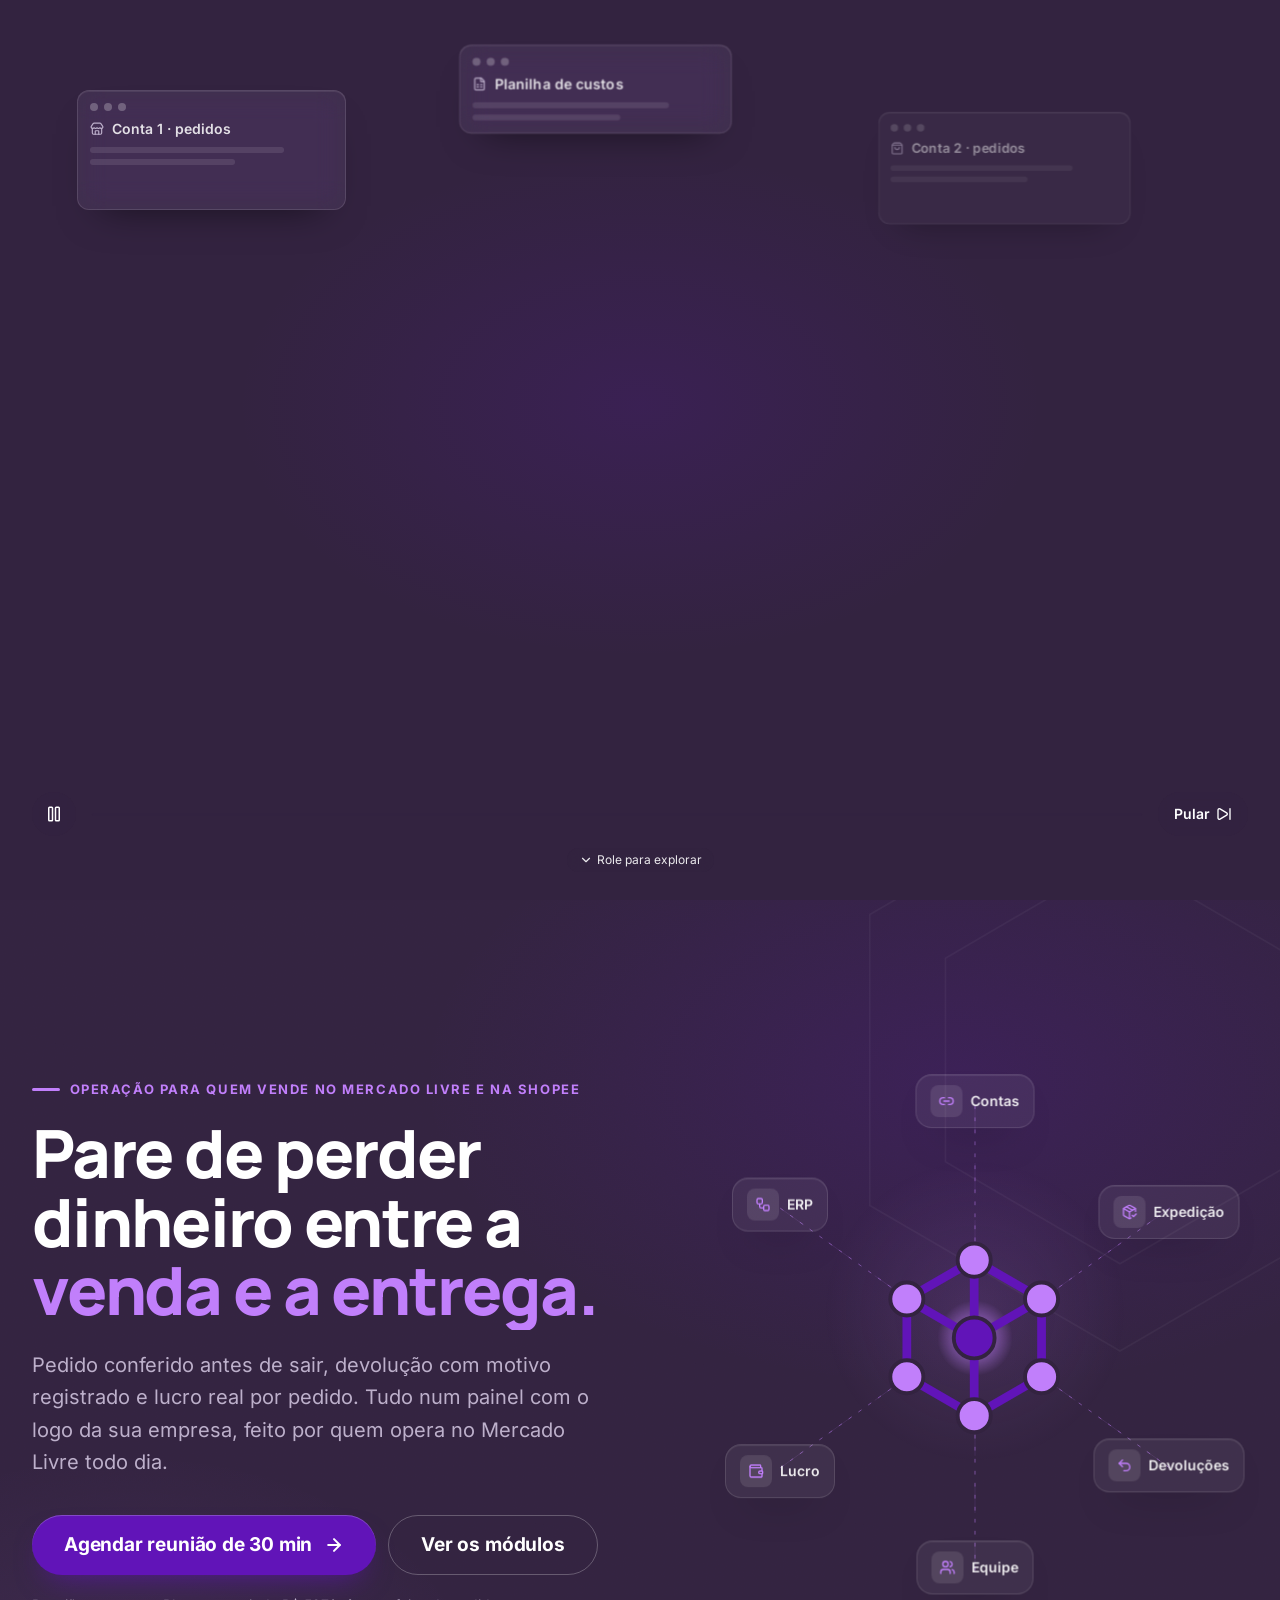
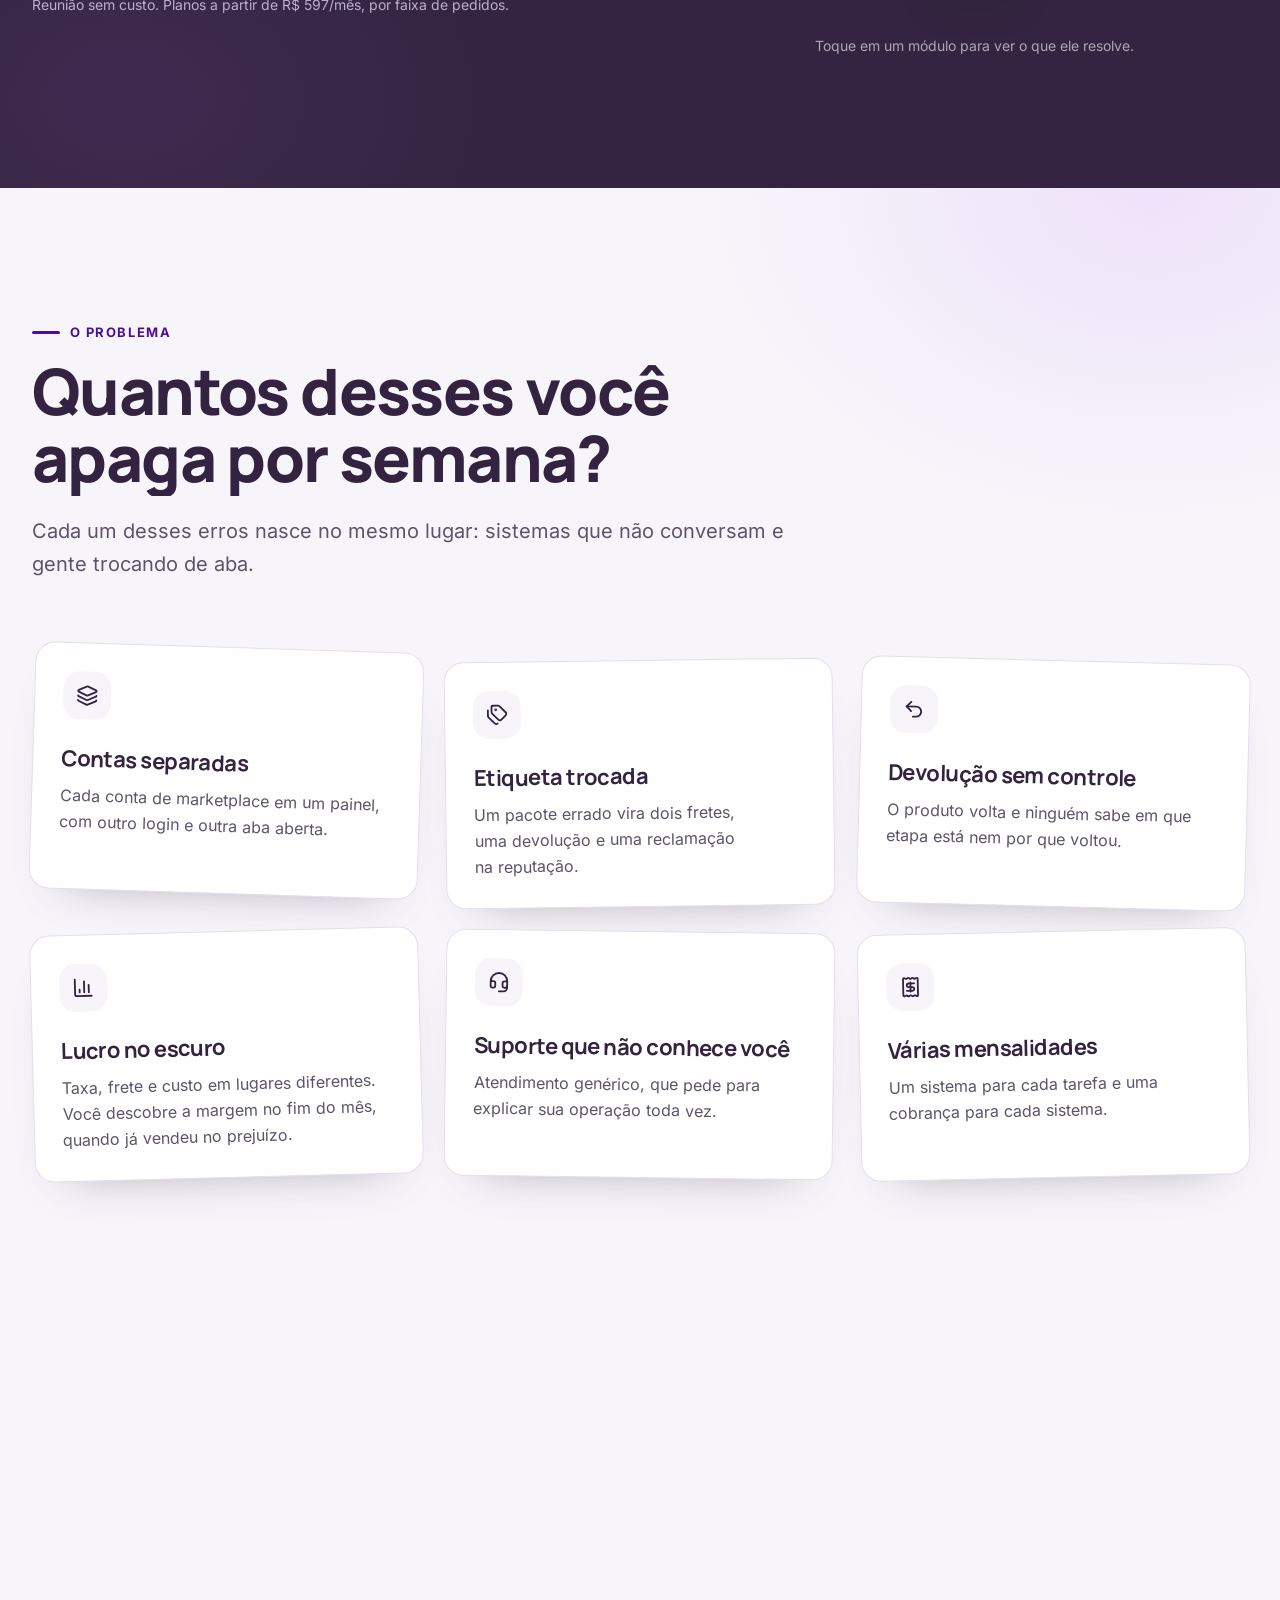
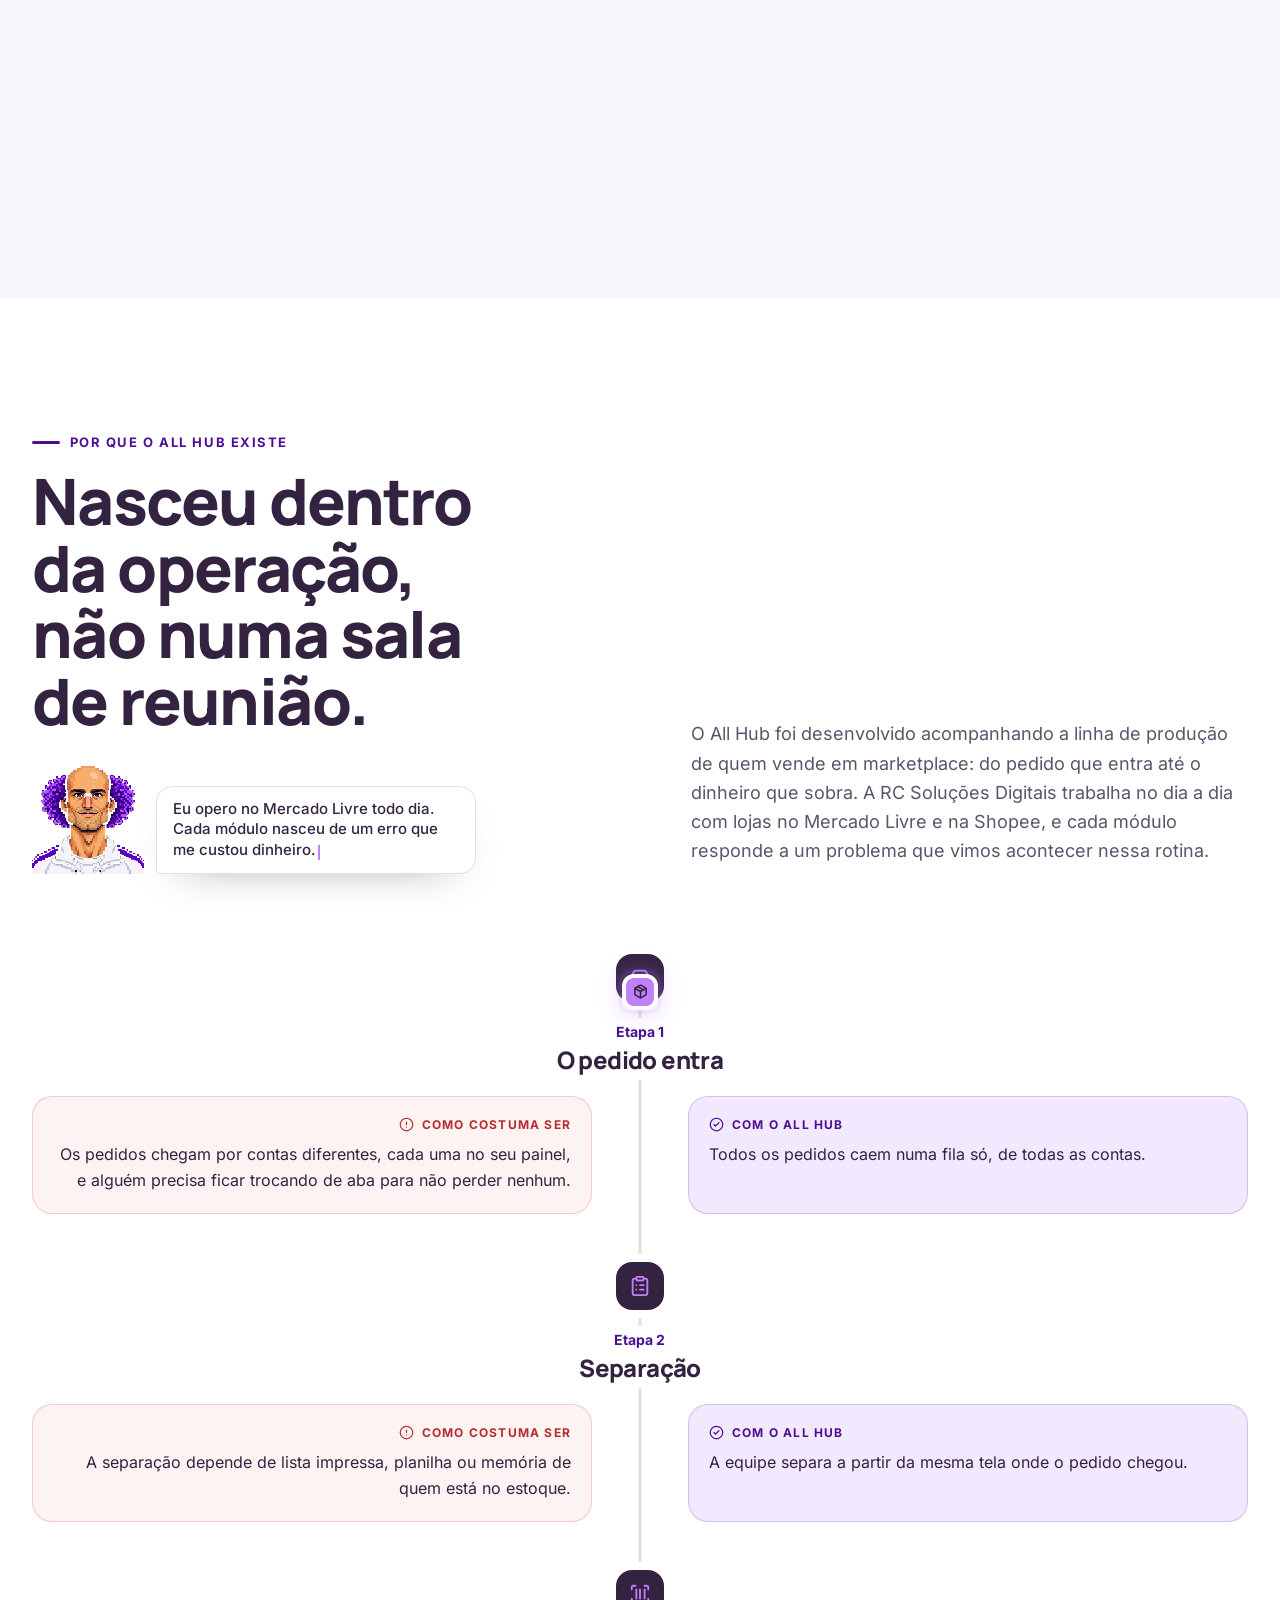
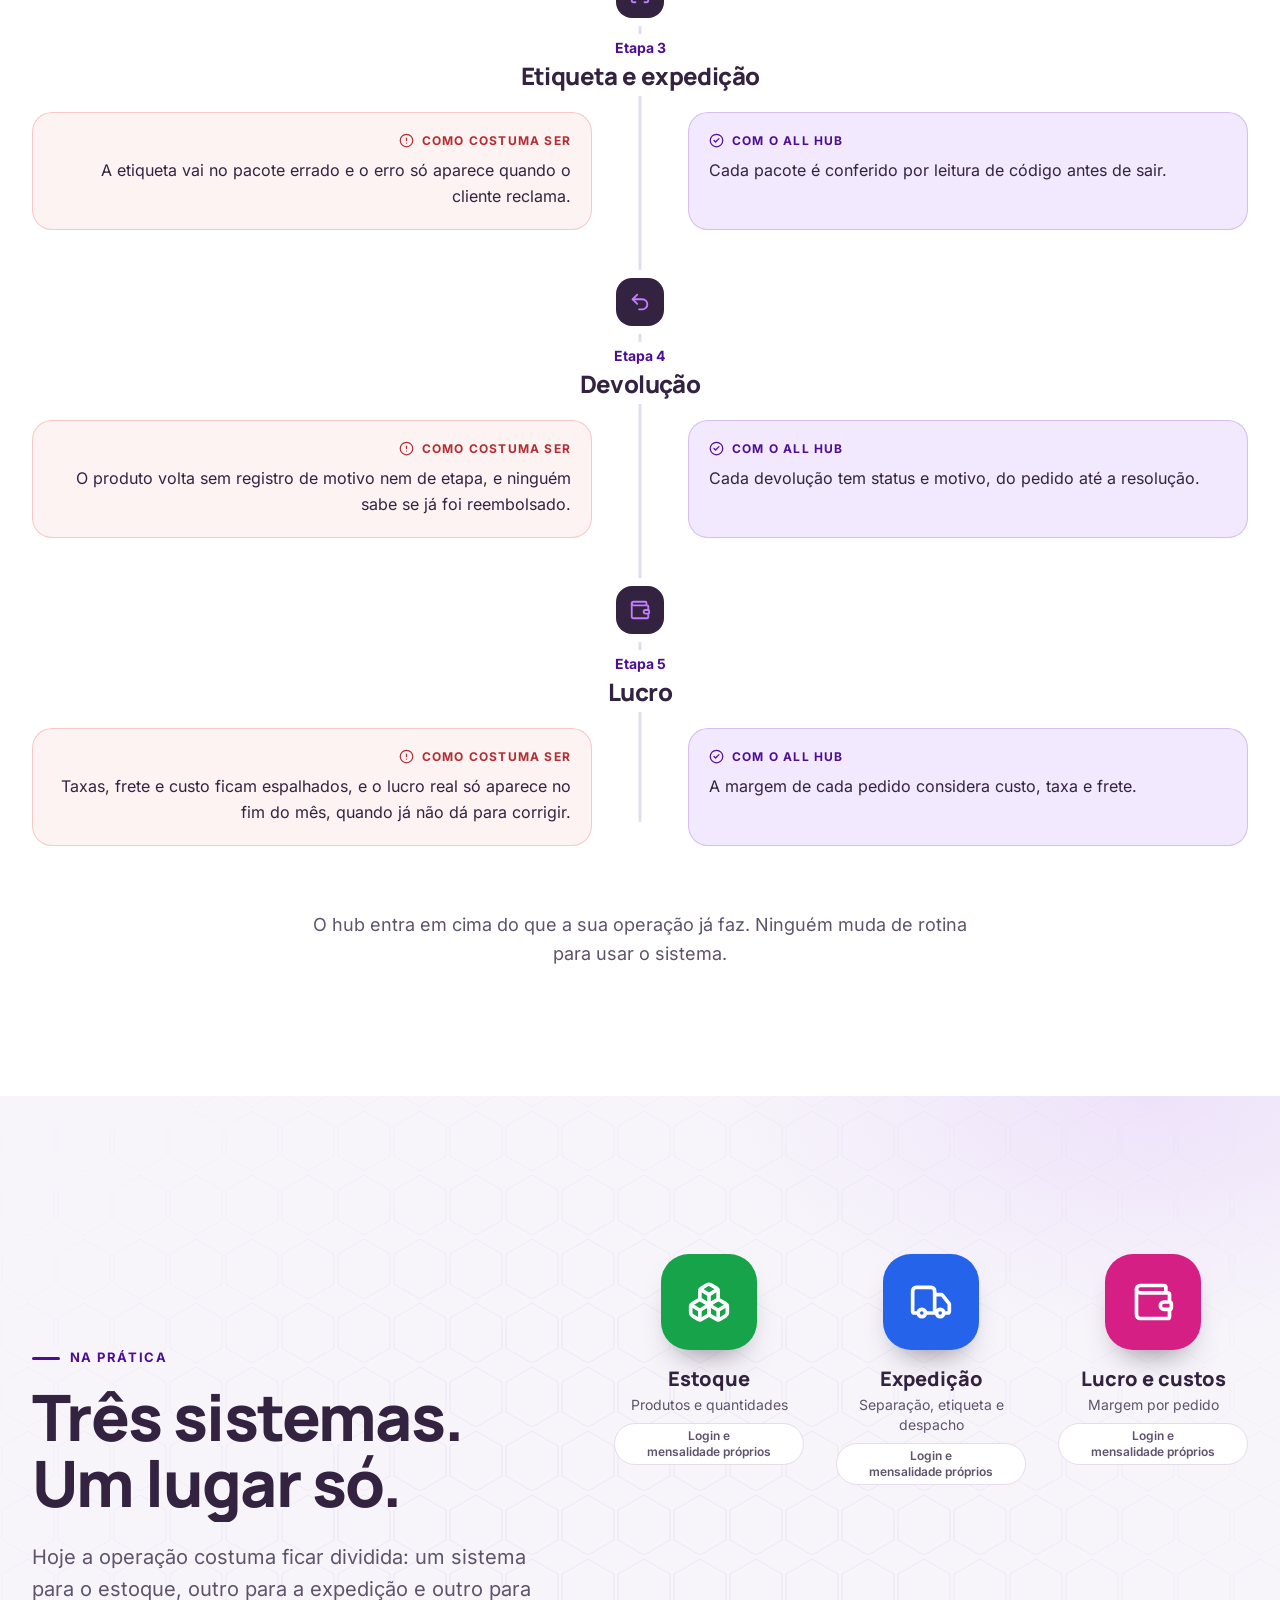
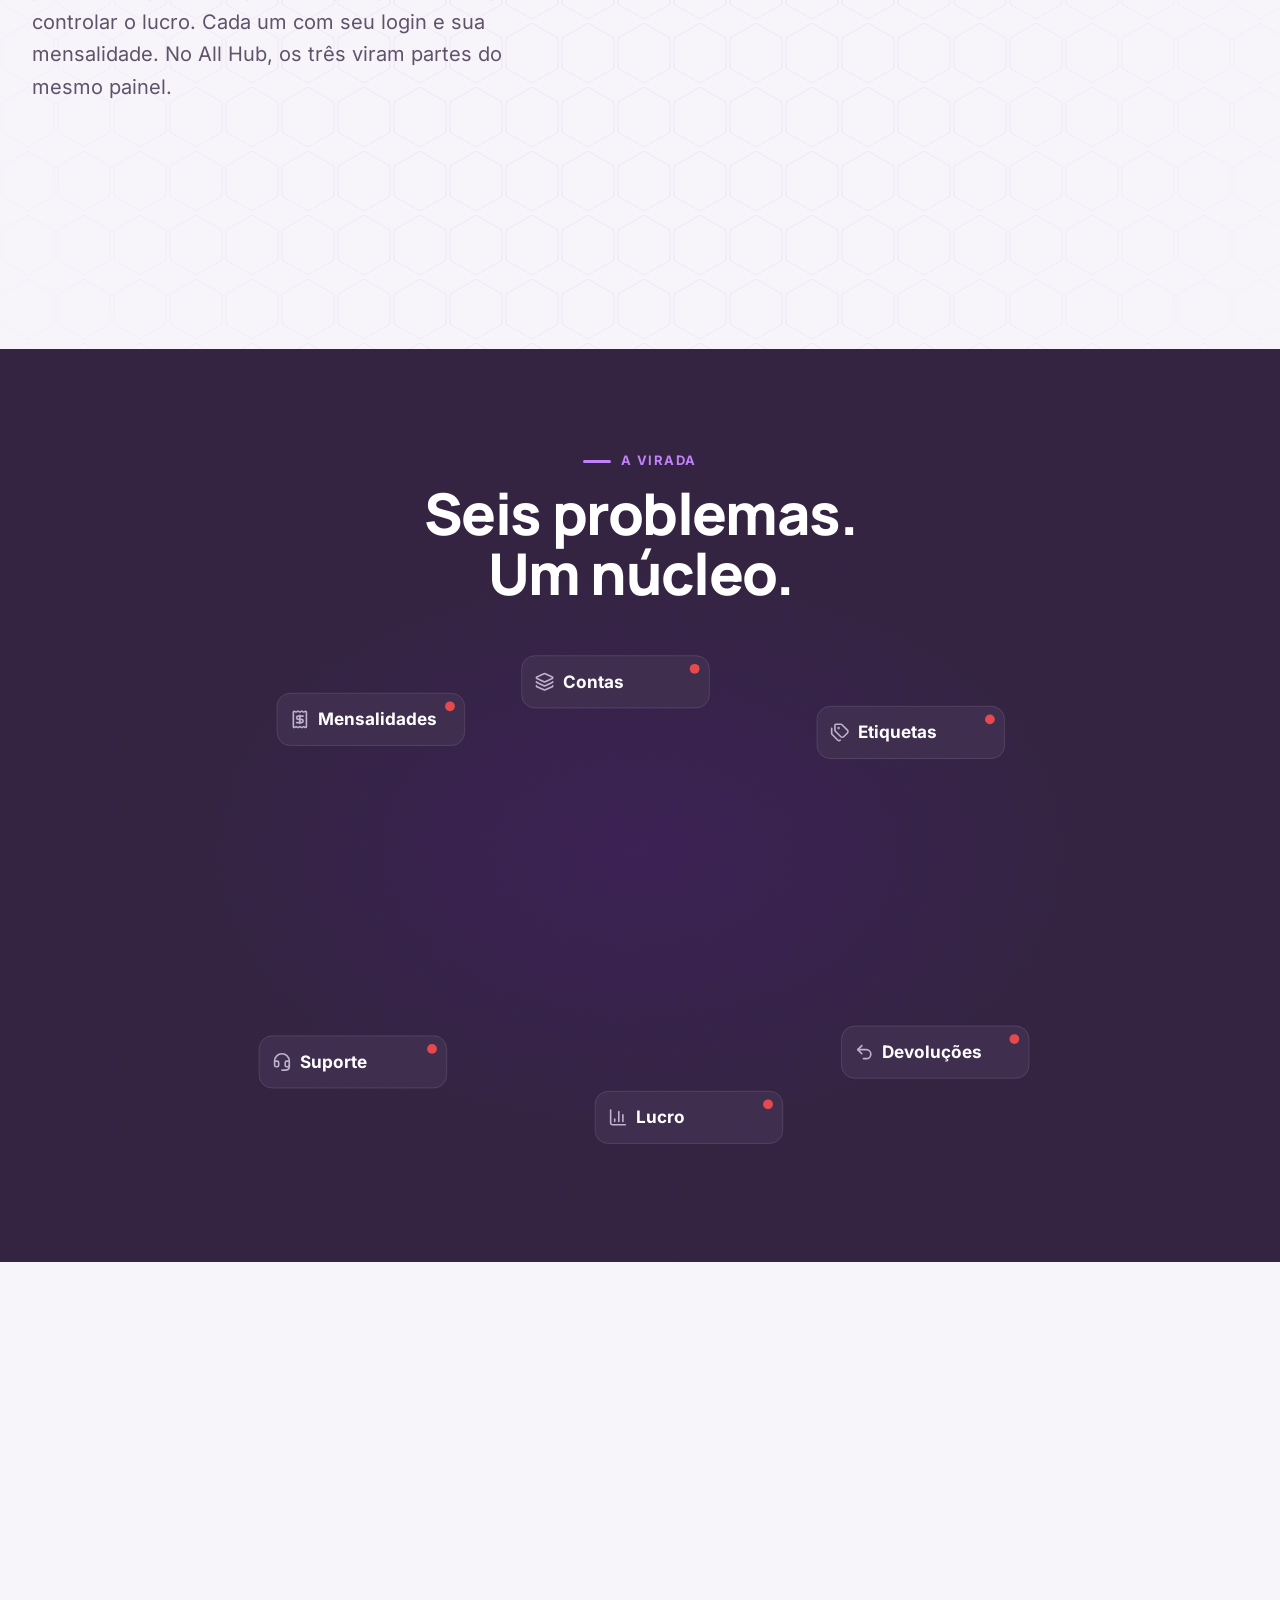
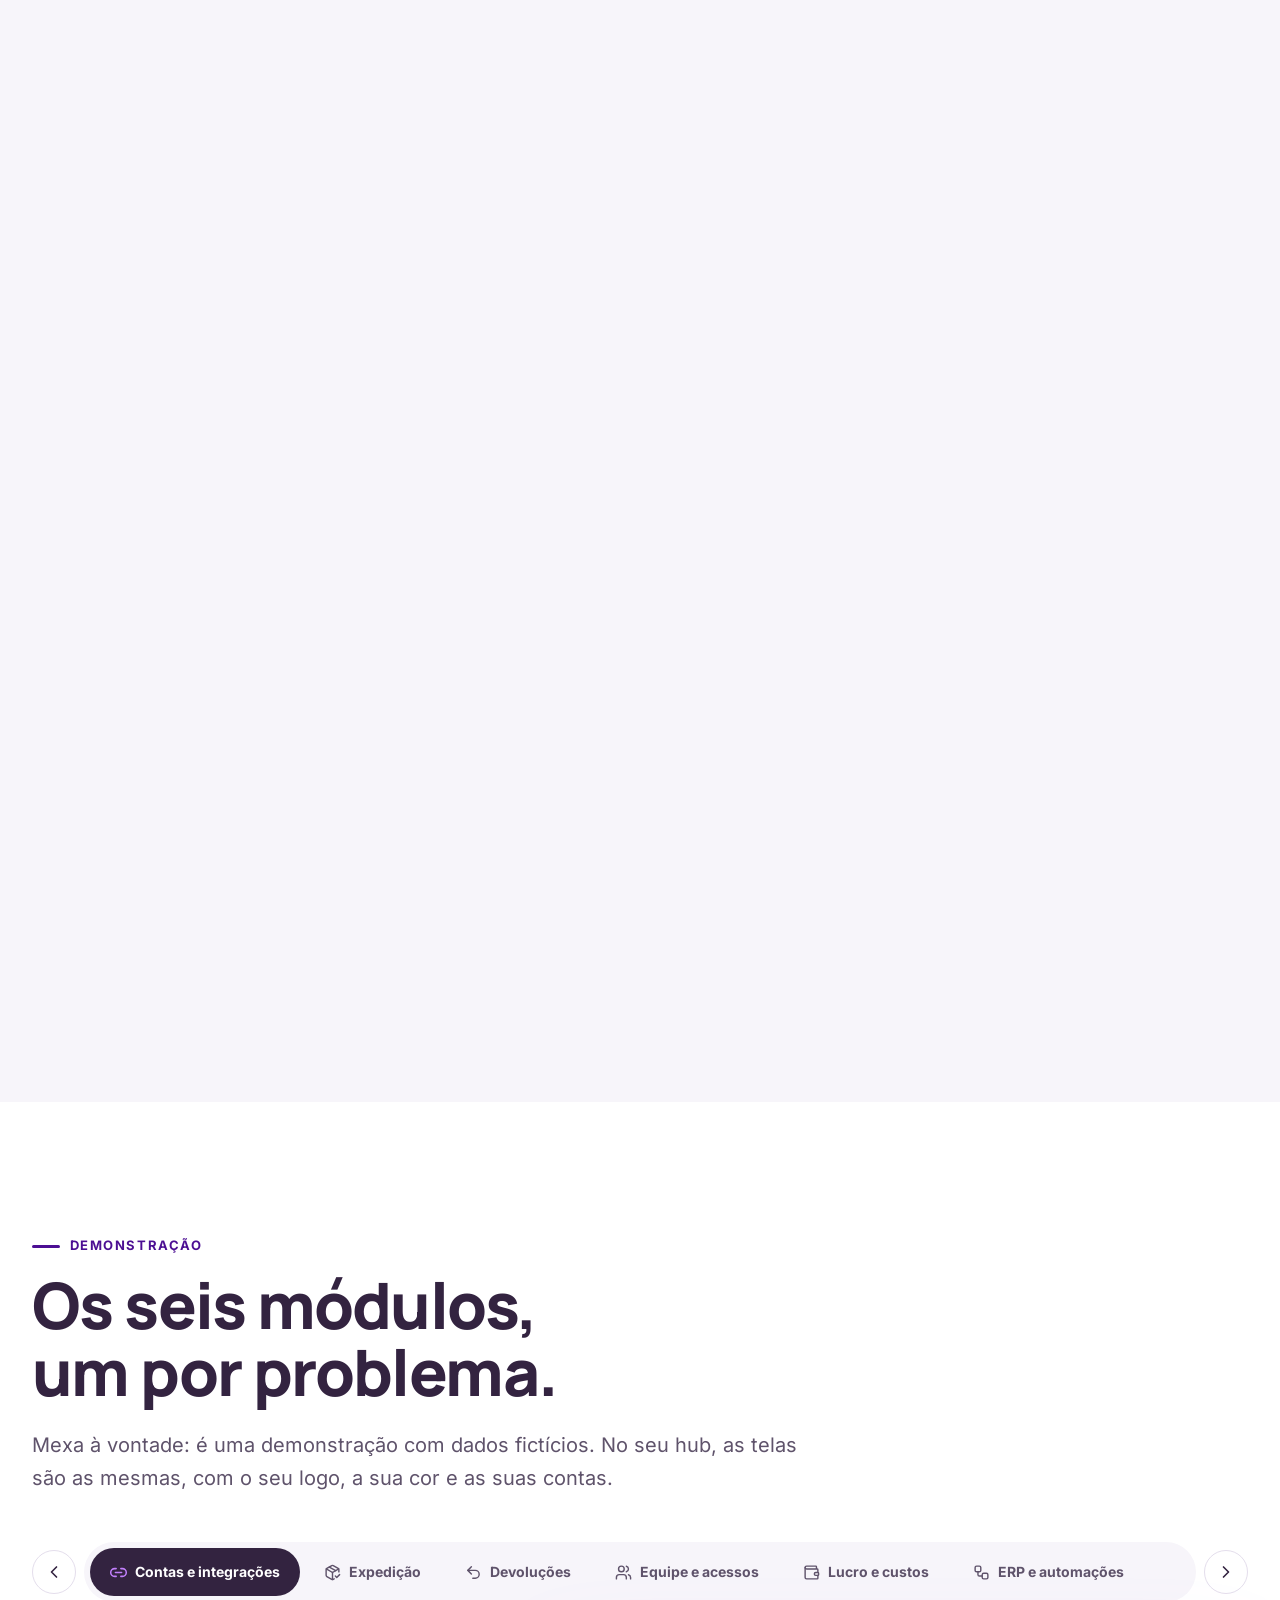
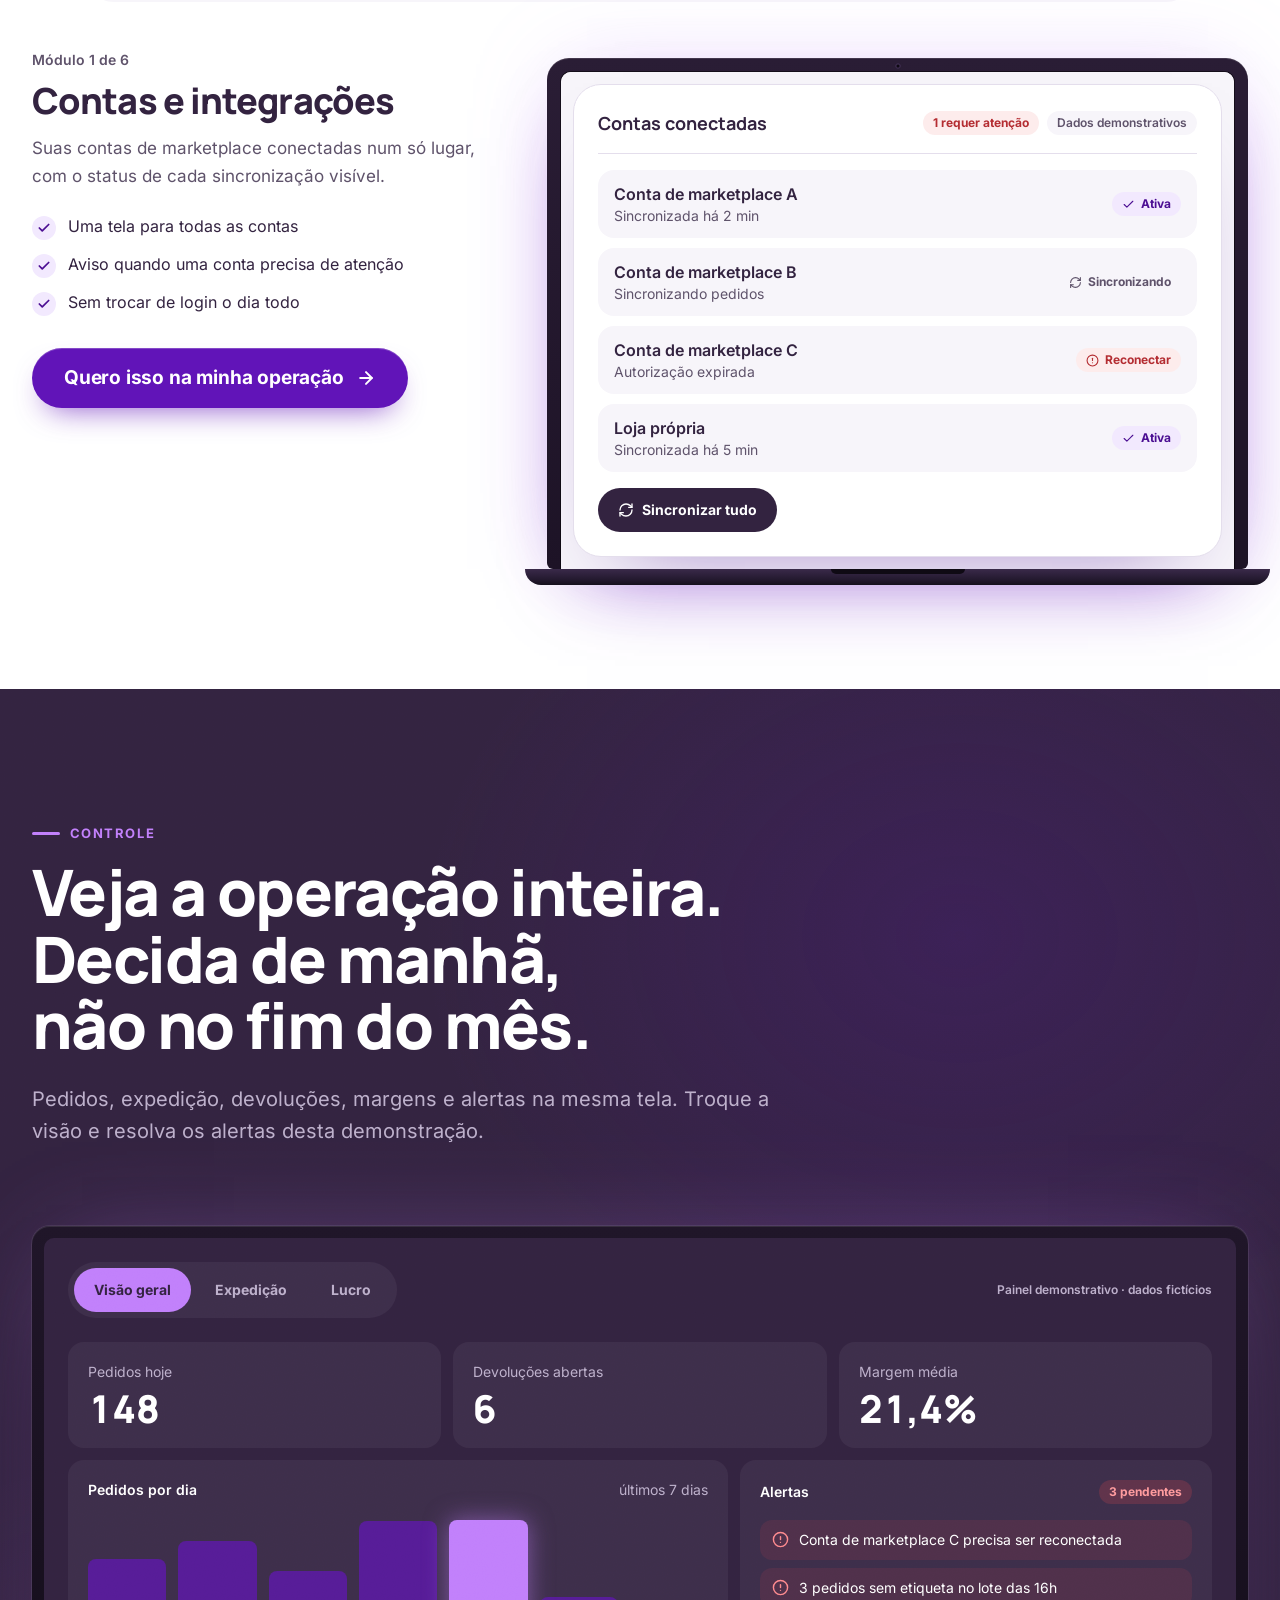
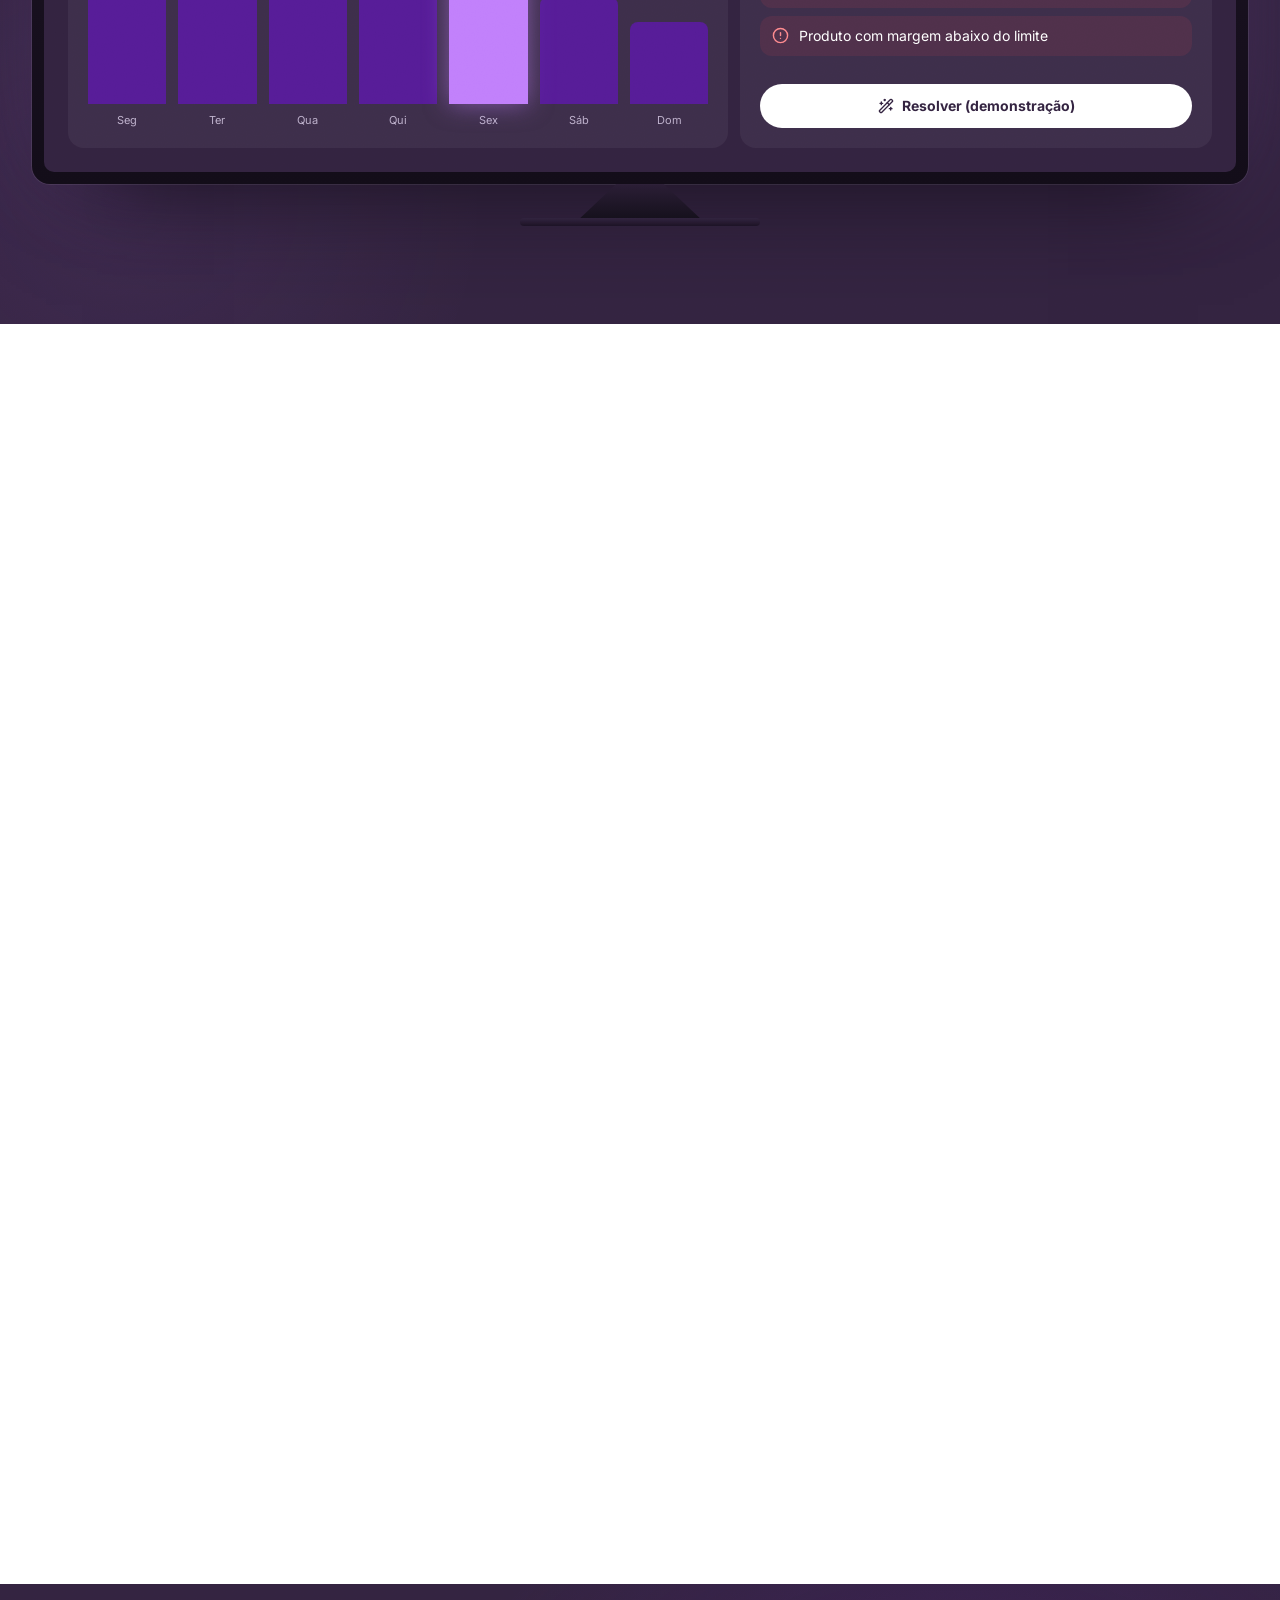
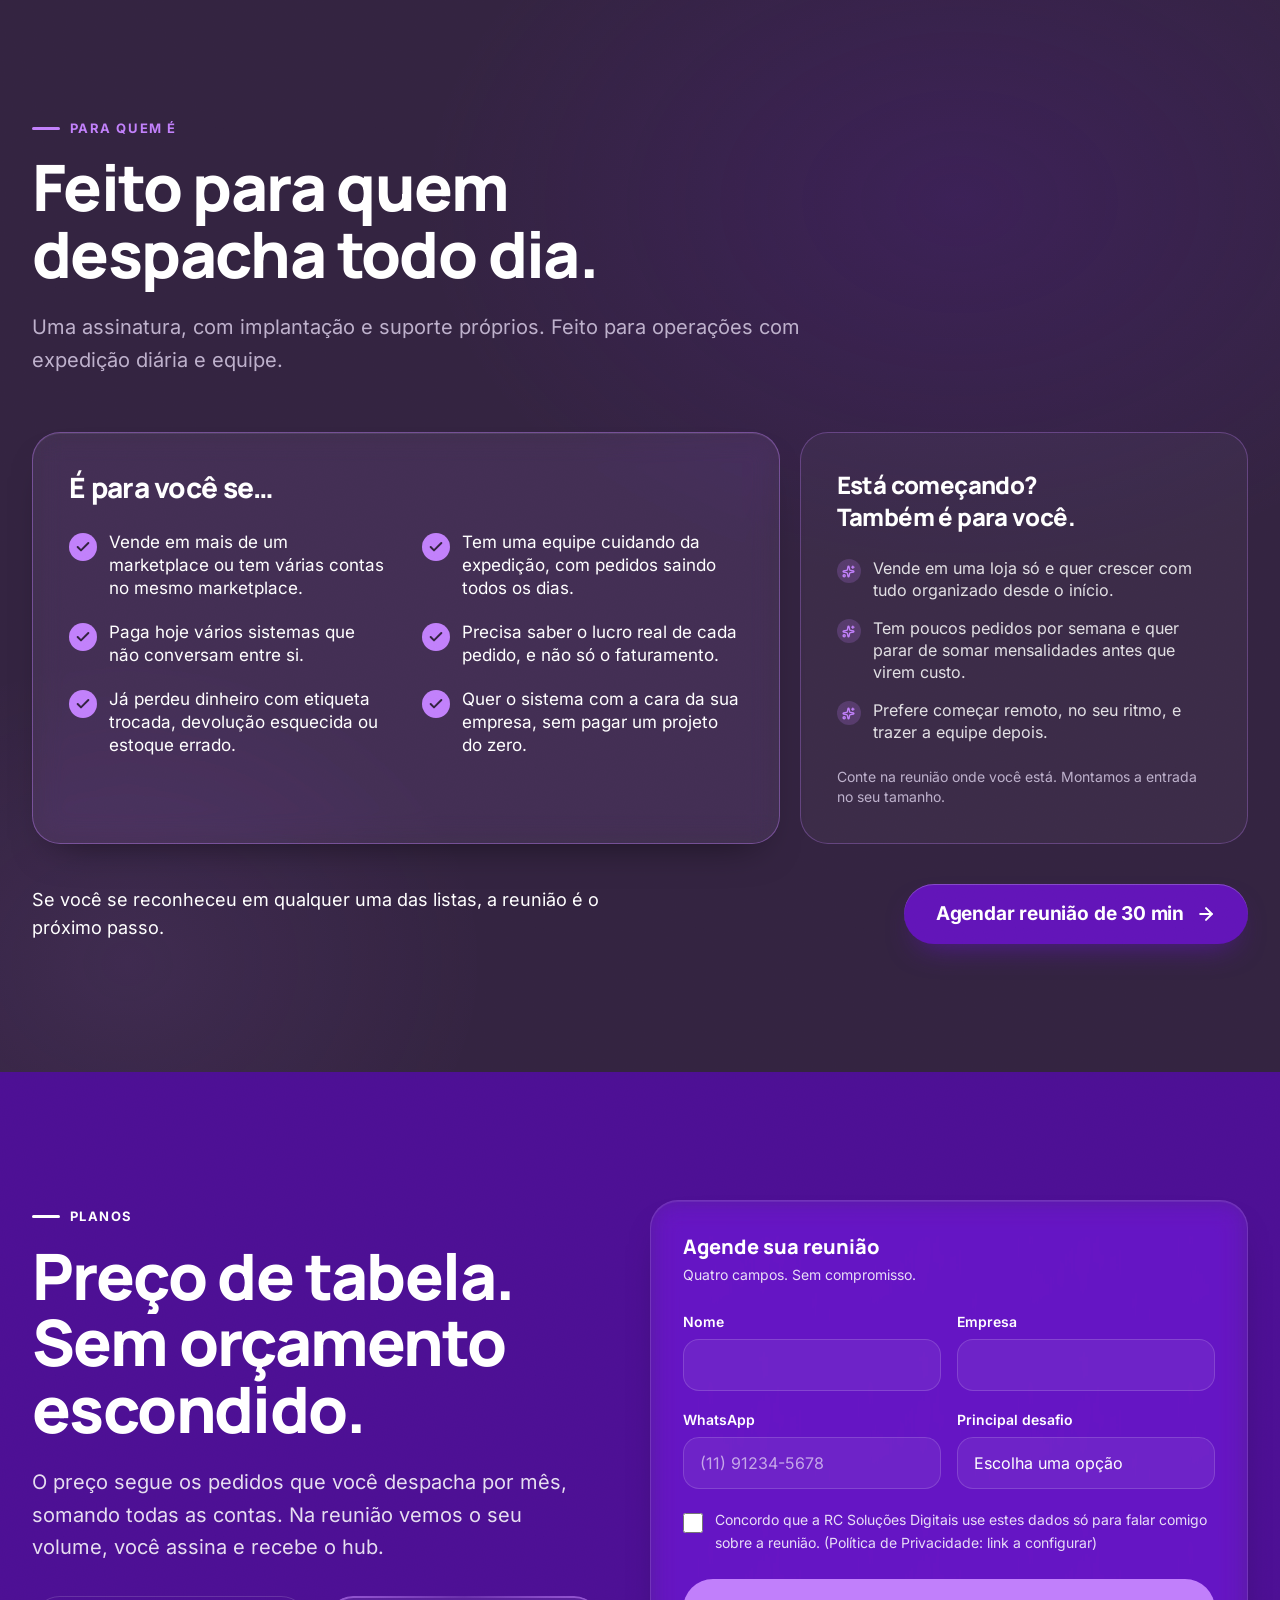
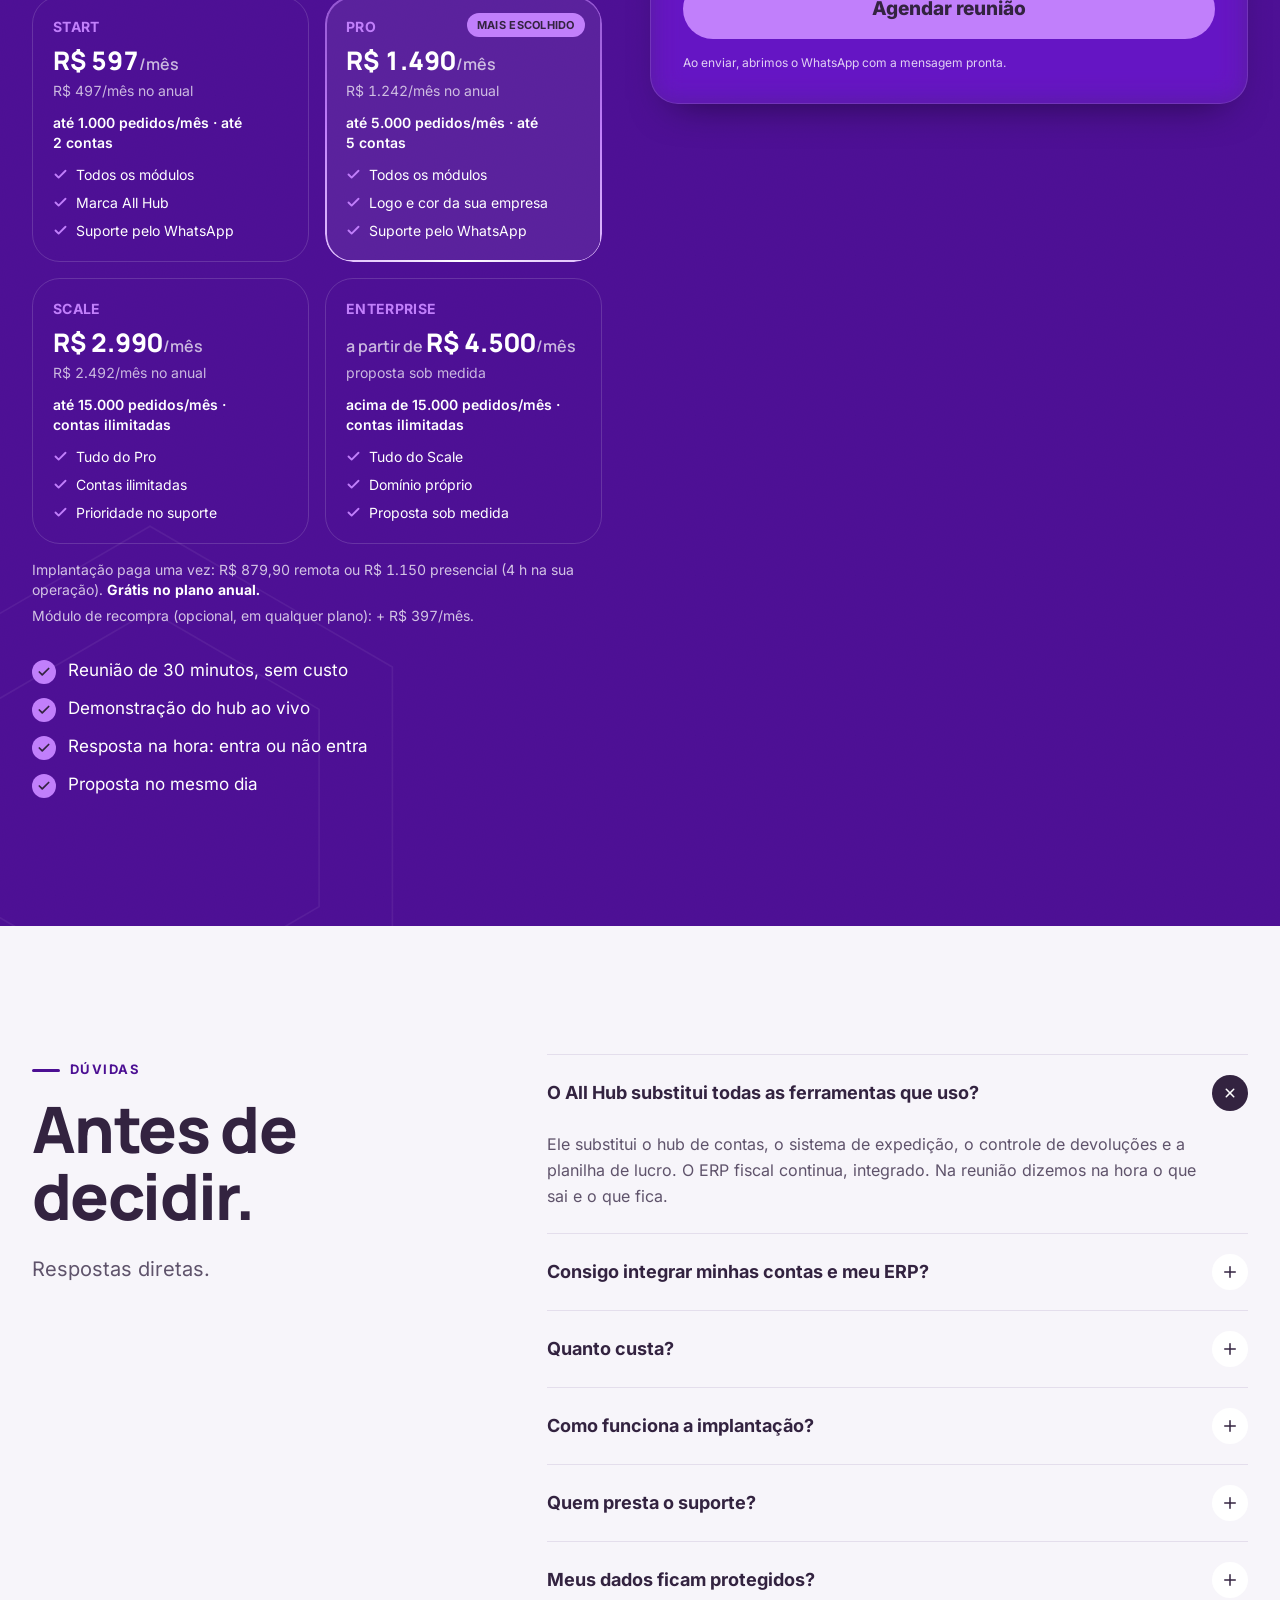
==== commit 0373c3f0: "Atualiza landing para v4 Co-Authored-By: Claude Opus 5.5 <noreply@anthropic.com>" ====
--- a/index.html
+++ b/index.html
@@ -1 +1 @@
-<!DOCTYPE html><html lang="pt-BR"><head><meta charSet="utf-8"/><link rel="preconnect" href="/" crossorigin=""/><meta name="viewport" content="width=device-width, initial-scale=1, viewport-fit=cover"/><link rel="preload" as="image" href="images/avatar-pixel.png"/><link rel="stylesheet" href="./_next/static/chunks/0rcjgmo17jul_.css" data-precedence="next"/><link rel="preload" as="script" fetchPriority="low" href="./_next/static/chunks/3cfn99dbrcvvp.js"/><script src="./_next/static/chunks/08xcn3jnivpa8.js" async=""></script><script src="./_next/static/chunks/3wbm-994r45kr.js" async=""></script><script src="./_next/static/chunks/turbopack-1gg8ko_ilveme.js" async=""></script><script src="./_next/static/chunks/0umf92h1sb77c.js" async=""></script><script src="./_next/static/chunks/21deg86ykpvnn.js" async=""></script><meta name="theme-color" content="#332340"/><meta name="color-scheme" content="light"/><title>All Hub — Seus sistemas em um só lugar</title><meta name="description" content="Contas de marketplace, expedição, devoluções, equipe e lucro em uma plataforma feita para a sua operação. Agende uma reunião."/><meta name="application-name" content="All Hub"/><meta name="robots" content="index, follow"/><link rel="canonical" href="https://allhub.tech/"/><meta name="format-detection" content="telephone=no"/><meta property="og:title" content="All Hub — Seus sistemas em um só lugar"/><meta property="og:description" content="Contas de marketplace, expedição, devoluções, equipe e lucro em uma plataforma feita para a sua operação. Agende uma reunião."/><meta property="og:site_name" content="All Hub"/><meta property="og:locale" content="pt_BR"/><meta property="og:type" content="website"/><meta name="twitter:card" content="summary"/><meta name="twitter:title" content="All Hub — Seus sistemas em um só lugar"/><meta name="twitter:description" content="Contas de marketplace, expedição, devoluções, equipe e lucro em uma plataforma feita para a sua operação. Agende uma reunião."/><link rel="icon" href="/icon.svg?icon.08jvwvx1f688n.svg" sizes="any" type="image/svg+xml"/><script src="./_next/static/chunks/0cz1d0mv5g_q7.js" noModule=""></script></head><body><div hidden=""><!--$--><!--/$--></div><a href="#conteudo" class="sr-only z-[100] rounded-full bg-white px-5 py-3 font-semibold text-ink focus:not-sr-only focus:fixed focus:left-4 focus:top-4">Pular para o conteúdo</a><div aria-hidden="true" class="scroll-progress"></div><header inert="" class="fixed inset-x-0 top-0 z-50 pt-[env(safe-area-inset-top)] transition-transform duration-500 ease-[var(--ease-out-expo)] -translate-y-full"><div class="border-b border-white/10 bg-ink/85 backdrop-blur-xl supports-[backdrop-filter]:bg-ink/70"><div class="mx-auto flex h-16 max-w-7xl items-center justify-between gap-4 px-5 sm:px-8"><a href="#inicio" aria-label="All Hub — voltar ao início" class="rounded-lg"><span class="inline-flex items-center gap-2 "><svg viewBox="0 0 200 220" class="h-8 w-[29px]" aria-hidden="true" focusable="false"><g stroke="#6114B8" stroke-width="9" stroke-linecap="butt" fill="none"><line class="lm-line" pathLength="1" x1="100" y1="30" x2="169.3" y2="70"></line><line class="lm-line" pathLength="1" x1="169.3" y1="70" x2="169.3" y2="150"></line><line class="lm-line" pathLength="1" x1="169.3" y1="150" x2="100" y2="190"></line><line class="lm-line" pathLength="1" x1="100" y1="190" x2="30.7" y2="150"></line><line class="lm-line" pathLength="1" x1="30.7" y1="150" x2="30.7" y2="70"></line><line class="lm-line" pathLength="1" x1="30.7" y1="70" x2="100" y2="30"></line><line class="lm-line lm-spoke" pathLength="1" x1="100" y1="110" x2="100" y2="30"></line><line class="lm-line lm-spoke" pathLength="1" x1="100" y1="110" x2="100" y2="190"></line><line class="lm-line lm-spoke" pathLength="1" x1="100" y1="110" x2="30.7" y2="70"></line><line class="lm-line lm-spoke" pathLength="1" x1="100" y1="110" x2="169.3" y2="70"></line></g><circle class="lm-node" cx="100" cy="30" r="17" fill="#C17FFB" stroke="#332340" stroke-width="4"></circle><circle class="lm-node" cx="169.3" cy="70" r="17" fill="#C17FFB" stroke="#332340" stroke-width="4"></circle><circle class="lm-node" cx="169.3" cy="150" r="17" fill="#C17FFB" stroke="#332340" stroke-width="4"></circle><circle class="lm-node" cx="100" cy="190" r="17" fill="#C17FFB" stroke="#332340" stroke-width="4"></circle><circle class="lm-node" cx="30.7" cy="150" r="17" fill="#C17FFB" stroke="#332340" stroke-width="4"></circle><circle class="lm-node" cx="30.7" cy="70" r="17" fill="#C17FFB" stroke="#332340" stroke-width="4"></circle><circle class="lm-core" cx="100" cy="110" r="21" fill="#6114B8" stroke="#332340" stroke-width="4"></circle></svg><span class="font-display leading-none tracking-[-0.03em] text-[1.35rem] text-white"><span class="font-extrabold">All</span><span class="font-medium"> Hub</span></span></span></a><nav aria-label="Seções" class="hidden items-center gap-7 text-[0.9375rem] text-mute-dark lg:flex"><a href="#por-que" class="transition-colors hover:text-white">Por que existe</a><a href="#como-funciona" class="transition-colors hover:text-white">Módulos</a><a href="#como-e-feito" class="transition-colors hover:text-white">Como é feito</a><a href="#para-quem" class="transition-colors hover:text-white">Para quem é</a><a href="#duvidas" class="transition-colors hover:text-white">Dúvidas</a></nav><a href="#reuniao" class="hidden min-h-11 items-center rounded-full bg-brand-dark px-5 text-[0.9375rem] font-bold text-white transition-colors hover:bg-brand sm:inline-flex">Agendar reunião</a></div><div aria-hidden="true" class="h-[2px] origin-left scale-x-0 bg-brand-light"></div></div></header><main><section id="introducao" aria-label="Introdução do All Hub" class="relative isolate h-screen h-[100svh] min-h-[520px] overflow-hidden text-white transition-colors duration-700 " style="background-color:rgb(222, 211, 240)"><video class="absolute inset-0 h-full w-full object-cover landscape:object-contain" poster="images/video-poster.webp" muted="" playsInline="" preload="metadata" aria-label="Vídeo de apresentação do All Hub: da operação desorganizada a um só centro de controle."><track kind="captions"/></video><div class="absolute inset-x-0 bottom-0 px-4 pb-[calc(env(safe-area-inset-bottom)+16px)] sm:px-8 sm:pb-7"><div class="mx-auto flex max-w-7xl items-center gap-2"><button type="button" aria-label="Reproduzir introdução" class="grid size-11 shrink-0 place-items-center rounded-full bg-ink/75 text-white backdrop-blur transition-colors hover:bg-ink"><svg xmlns="http://www.w3.org/2000/svg" width="18" height="18" viewBox="0 0 24 24" fill="none" stroke="currentColor" stroke-width="2" stroke-linecap="round" stroke-linejoin="round" class="lucide lucide-play" aria-hidden="true"><path d="M5 5a2 2 0 0 1 3.008-1.728l11.997 6.998a2 2 0 0 1 .003 3.458l-12 7A2 2 0 0 1 5 19z"></path></svg></button><button type="button" aria-label="Ativar som" aria-pressed="false" class="inline-flex min-h-11 min-w-11 shrink-0 items-center justify-center gap-2 rounded-full bg-ink/75 px-3 text-sm font-semibold text-white backdrop-blur transition-colors hover:bg-ink"><svg xmlns="http://www.w3.org/2000/svg" width="18" height="18" viewBox="0 0 24 24" fill="none" stroke="currentColor" stroke-width="2" stroke-linecap="round" stroke-linejoin="round" class="lucide lucide-volume-x" aria-hidden="true"><path d="M11 4.702a.7.7 0 0 0-1.203-.498L6.413 7.587A1.4 1.4 0 0 1 5.416 8H3a1 1 0 0 0-1 1v6a1 1 0 0 0 1 1h2.416a1.4 1.4 0 0 1 .997.413l3.383 3.384A.7.7 0 0 0 11 19.298z"></path><path d="m16.5 14.5 5-5"></path><path d="m16.5 9.5 5 5"></path></svg><span aria-hidden="true">Ativar som</span></button><div class="mx-2 h-[3px] flex-1 overflow-hidden rounded-full bg-ink/25" aria-hidden="true"><div class="h-full origin-left scale-x-0 rounded-full bg-brand"></div></div><a href="#inicio" class="inline-flex min-h-11 shrink-0 items-center gap-1.5 rounded-full bg-ink/75 px-4 text-sm font-semibold text-white backdrop-blur transition-colors hover:bg-ink">Pular<svg xmlns="http://www.w3.org/2000/svg" width="16" height="16" viewBox="0 0 24 24" fill="none" stroke="currentColor" stroke-width="2" stroke-linecap="round" stroke-linejoin="round" class="lucide lucide-skip-forward" aria-hidden="true"><path d="M21 4v16"></path><path d="M6.029 4.285A2 2 0 0 0 3 6v12a2 2 0 0 0 3.029 1.715l9.997-5.998a2 2 0 0 0 .003-3.432z"></path></svg></a></div><p class="mx-auto mt-3 flex w-fit items-center justify-center gap-1 rounded-full bg-ink/60 px-3 py-1 text-xs text-white/90 backdrop-blur" aria-hidden="true"><svg xmlns="http://www.w3.org/2000/svg" width="14" height="14" viewBox="0 0 24 24" fill="none" stroke="currentColor" stroke-width="2" stroke-linecap="round" stroke-linejoin="round" class="lucide lucide-chevron-down animate-hint" aria-hidden="true"><path d="m6 9 6 6 6-6"></path></svg>Role para explorar</p></div></section><section id="inicio" class="ambient-dark relative overflow-hidden text-white" aria-labelledby="hero-title"><div aria-hidden="true" class="grain"></div><svg aria-hidden="true" class="hero-bg-hex pointer-events-none absolute -right-40 -top-40 h-[640px] w-[640px] text-white/[0.04]" viewBox="0 0 200 220" fill="none" stroke="currentColor" stroke-width="0.6"><path d="M100 10L186 60L186 160L100 210L14 160L14 60Z"></path><path d="M100 40L160 75L160 145L100 180L40 145L40 75Z"></path></svg><div id="conteudo" class="relative z-[2] mx-auto grid max-w-7xl items-center gap-12 px-5 pb-20 pt-24 sm:px-8 md:pt-32 lg:grid-cols-[1.15fr_1fr] lg:gap-10 lg:pb-32"><div class="hero-copy"><p class="hero-fade eyebrow text-brand-light">Operação para quem vende no Mercado Livre e na Shopee</p><h1 id="hero-title" class="mt-5 text-[clamp(2.5rem,5.2vw,4.4rem)] font-extrabold leading-[1.03] text-white"><span class="hero-line mask-line"><span>Pare de perder</span></span><span class="hero-line mask-line"><span>dinheiro entre a</span></span><span class="hero-line mask-line"><span class="text-brand-light">venda e a entrega.</span></span></h1><p class="hero-fade mt-6 max-w-xl text-[1.0625rem] leading-relaxed text-mute-dark sm:text-xl">Pedido conferido antes de sair, devolução com motivo registrado e lucro real por pedido. Tudo num painel com o logo da sua empresa, feito por quem opera no Mercado Livre todo dia.</p><div data-hide-sticky="true" class="hero-fade mt-9 flex flex-col gap-3 sm:flex-row sm:flex-wrap"><a href="#reuniao" class="group inline-flex select-none items-center justify-center gap-3 rounded-full font-bold tracking-[-0.01em] [transform:translate(var(--mx,0px),var(--my,0px))] transition-[transform,background-color,border-color,color] duration-300 ease-[var(--ease-spring)] active:scale-[0.96] active:duration-100 bg-brand-dark sm:bg-brand text-white shadow-[0_14px_30px_-14px_rgb(97_20_184/0.75),inset_0_1px_0_rgb(255_255_255/0.22)] hover:bg-brand-dark min-h-14 px-5 text-[1.0625rem] sm:min-h-[60px] sm:px-8 sm:text-[1.1875rem] "><span>Agendar reunião de 30 min</span><span class="transition-transform duration-300 ease-[var(--ease-spring)] group-hover:translate-x-1" aria-hidden="true"><svg xmlns="http://www.w3.org/2000/svg" width="20" height="20" viewBox="0 0 24 24" fill="none" stroke="currentColor" stroke-width="2.4" stroke-linecap="round" stroke-linejoin="round" class="lucide lucide-arrow-right" aria-hidden="true"><path d="M5 12h14"></path><path d="m12 5 7 7-7 7"></path></svg></span></a><a href="#como-funciona" class="group inline-flex select-none items-center justify-center gap-3 rounded-full font-bold tracking-[-0.01em] [transform:translate(var(--mx,0px),var(--my,0px))] transition-[transform,background-color,border-color,color] duration-300 ease-[var(--ease-spring)] active:scale-[0.96] active:duration-100 border border-white/25 text-white hover:border-brand-light hover:text-brand-light min-h-14 px-5 text-[1.0625rem] sm:min-h-[60px] sm:px-8 sm:text-[1.1875rem] "><span>Ver os módulos</span></a></div><p class="hero-fade mt-5 text-sm text-mute-dark">Reunião sem custo. Plano Pro: R$ 3.200/mês para até 3 lojas.</p></div><div class="hero-visual mx-auto w-full max-w-[540px]"><div class="relative aspect-square w-full transition-transform duration-300 ease-out [transform-style:preserve-3d]" style="background-image:radial-gradient(40% 40% at var(--lx,50%) var(--ly,45%), rgb(193 127 251 / 0.12), transparent 70%)"><svg class="absolute inset-0 h-full w-full" viewBox="0 0 100 100" aria-hidden="true" fill="none"><line class="hero-flow" x1="50" y1="7" x2="50" y2="35.6" stroke="#C17FFB" stroke-opacity="0.55" stroke-width="0.9" stroke-linecap="round" vector-effect="non-scaling-stroke" style="animation-delay:0s"></line><line class="hero-flow" x1="86" y1="26" x2="62.474000000000004" y2="42.8" stroke="#C17FFB" stroke-opacity="0.55" stroke-width="0.9" stroke-linecap="round" vector-effect="non-scaling-stroke" style="animation-delay:-0.23s"></line><line class="hero-flow" x1="86" y1="74" x2="62.474000000000004" y2="57.2" stroke="#C17FFB" stroke-opacity="0.55" stroke-width="0.9" stroke-linecap="round" vector-effect="non-scaling-stroke" style="animation-delay:-0.46s"></line><line class="hero-flow" x1="50" y1="93" x2="50" y2="64.4" stroke="#C17FFB" stroke-opacity="0.55" stroke-width="0.9" stroke-linecap="round" vector-effect="non-scaling-stroke" style="animation-delay:-0.6900000000000001s"></line><line class="hero-flow" x1="14" y1="74" x2="37.525999999999996" y2="57.2" stroke="#C17FFB" stroke-opacity="0.55" stroke-width="0.9" stroke-linecap="round" vector-effect="non-scaling-stroke" style="animation-delay:-0.92s"></line><line class="hero-flow" x1="14" y1="26" x2="37.525999999999996" y2="42.8" stroke="#C17FFB" stroke-opacity="0.55" stroke-width="0.9" stroke-linecap="round" vector-effect="non-scaling-stroke" style="animation-delay:-1.1500000000000001s"></line><circle class="core-glow" cx="50" cy="50" r="7" fill="url(#hero-core-glow)"></circle><defs><radialGradient id="hero-core-glow"><stop offset="0%" stop-color="#C17FFB" stop-opacity="0.9"></stop><stop offset="100%" stop-color="#C17FFB" stop-opacity="0"></stop></radialGradient></defs><line class="hero-link" pathLength="1" x1="50" y1="7" x2="50" y2="35.6" stroke="rgb(193 127 251 / 0.35)" stroke-width="0.35" vector-effect="non-scaling-stroke" style="transition:stroke 0.3s"></line><line class="hero-link" pathLength="1" x1="86" y1="26" x2="62.474000000000004" y2="42.8" stroke="rgb(193 127 251 / 0.35)" stroke-width="0.35" vector-effect="non-scaling-stroke" style="transition:stroke 0.3s"></line><line class="hero-link" pathLength="1" x1="86" y1="74" x2="62.474000000000004" y2="57.2" stroke="rgb(193 127 251 / 0.35)" stroke-width="0.35" vector-effect="non-scaling-stroke" style="transition:stroke 0.3s"></line><line class="hero-link" pathLength="1" x1="50" y1="93" x2="50" y2="64.4" stroke="rgb(193 127 251 / 0.35)" stroke-width="0.35" vector-effect="non-scaling-stroke" style="transition:stroke 0.3s"></line><line class="hero-link" pathLength="1" x1="14" y1="74" x2="37.525999999999996" y2="57.2" stroke="rgb(193 127 251 / 0.35)" stroke-width="0.35" vector-effect="non-scaling-stroke" style="transition:stroke 0.3s"></line><line class="hero-link" pathLength="1" x1="14" y1="26" x2="37.525999999999996" y2="42.8" stroke="rgb(193 127 251 / 0.35)" stroke-width="0.35" vector-effect="non-scaling-stroke" style="transition:stroke 0.3s"></line></svg><svg viewBox="0 0 200 220" class="absolute" style="left:32%;top:30.2%;width:36%" role="img" aria-label="Símbolo do All Hub" focusable="false"><g stroke="#6114B8" stroke-width="9" stroke-linecap="butt" fill="none"><line class="lm-line" pathLength="1" x1="100" y1="30" x2="169.3" y2="70"></line><line class="lm-line" pathLength="1" x1="169.3" y1="70" x2="169.3" y2="150"></line><line class="lm-line" pathLength="1" x1="169.3" y1="150" x2="100" y2="190"></line><line class="lm-line" pathLength="1" x1="100" y1="190" x2="30.7" y2="150"></line><line class="lm-line" pathLength="1" x1="30.7" y1="150" x2="30.7" y2="70"></line><line class="lm-line" pathLength="1" x1="30.7" y1="70" x2="100" y2="30"></line><line class="lm-line lm-spoke" pathLength="1" x1="100" y1="110" x2="100" y2="30"></line><line class="lm-line lm-spoke" pathLength="1" x1="100" y1="110" x2="100" y2="190"></line><line class="lm-line lm-spoke" pathLength="1" x1="100" y1="110" x2="30.7" y2="70"></line><line class="lm-line lm-spoke" pathLength="1" x1="100" y1="110" x2="169.3" y2="70"></line></g><circle class="lm-node" cx="100" cy="30" r="17" fill="#C17FFB" stroke="#332340" stroke-width="4"></circle><circle class="lm-node" cx="169.3" cy="70" r="17" fill="#C17FFB" stroke="#332340" stroke-width="4"></circle><circle class="lm-node" cx="169.3" cy="150" r="17" fill="#C17FFB" stroke="#332340" stroke-width="4"></circle><circle class="lm-node" cx="100" cy="190" r="17" fill="#C17FFB" stroke="#332340" stroke-width="4"></circle><circle class="lm-node" cx="30.7" cy="150" r="17" fill="#C17FFB" stroke="#332340" stroke-width="4"></circle><circle class="lm-node" cx="30.7" cy="70" r="17" fill="#C17FFB" stroke="#332340" stroke-width="4"></circle><circle class="lm-core animate-pulse-node" cx="100" cy="110" r="21" fill="#6114B8" stroke="#332340" stroke-width="4"></circle></svg><ul class="contents" aria-label="Módulos do All Hub"><li class="hero-chip absolute -translate-x-1/2 -translate-y-1/2" style="left:50%;top:7%"><div class="hero-chip-inner"><button type="button" aria-pressed="false" aria-controls="hero-module-info" class="glass flex min-h-11 min-w-11 items-center justify-center gap-2 rounded-2xl p-2 text-left text-[0.8125rem] font-semibold transition-[transform,border-color,background-color] duration-300 ease-[var(--ease-spring)] active:scale-95 sm:px-3.5 sm:py-2.5 sm:text-sm text-white/90 hover:!border-white/30"><span class="grid size-7 shrink-0 place-items-center rounded-lg sm:size-8 bg-white/10 text-brand-light"><svg xmlns="http://www.w3.org/2000/svg" width="16" height="16" viewBox="0 0 24 24" fill="none" stroke="currentColor" stroke-width="2" stroke-linecap="round" stroke-linejoin="round" class="lucide lucide-link-2" aria-hidden="true"><path d="M9 17H7A5 5 0 0 1 7 7h2"></path><path d="M15 7h2a5 5 0 1 1 0 10h-2"></path><line x1="8" x2="16" y1="12" y2="12"></line></svg></span><span class="sr-only whitespace-nowrap sm:not-sr-only">Contas</span></button></div></li><li class="hero-chip absolute -translate-x-1/2 -translate-y-1/2" style="left:86%;top:26%"><div class="hero-chip-inner"><button type="button" aria-pressed="false" aria-controls="hero-module-info" class="glass flex min-h-11 min-w-11 items-center justify-center gap-2 rounded-2xl p-2 text-left text-[0.8125rem] font-semibold transition-[transform,border-color,background-color] duration-300 ease-[var(--ease-spring)] active:scale-95 sm:px-3.5 sm:py-2.5 sm:text-sm text-white/90 hover:!border-white/30"><span class="grid size-7 shrink-0 place-items-center rounded-lg sm:size-8 bg-white/10 text-brand-light"><svg xmlns="http://www.w3.org/2000/svg" width="16" height="16" viewBox="0 0 24 24" fill="none" stroke="currentColor" stroke-width="2" stroke-linecap="round" stroke-linejoin="round" class="lucide lucide-package-check" aria-hidden="true"><path d="M12 22V12"></path><path d="m16 17 2 2 4-4"></path><path d="M21 11.127V8a2 2 0 0 0-1-1.73l-7-4a2 2 0 0 0-2 0l-7 4A2 2 0 0 0 3 8v8a2 2 0 0 0 1 1.729l7 4a2 2 0 0 0 2 .001l1.32-.753"></path><path d="M3.29 7 12 12l8.71-5"></path><path d="m7.5 4.27 8.997 5.148"></path></svg></span><span class="sr-only whitespace-nowrap sm:not-sr-only">Expedição</span></button></div></li><li class="hero-chip absolute -translate-x-1/2 -translate-y-1/2" style="left:86%;top:74%"><div class="hero-chip-inner"><button type="button" aria-pressed="false" aria-controls="hero-module-info" class="glass flex min-h-11 min-w-11 items-center justify-center gap-2 rounded-2xl p-2 text-left text-[0.8125rem] font-semibold transition-[transform,border-color,background-color] duration-300 ease-[var(--ease-spring)] active:scale-95 sm:px-3.5 sm:py-2.5 sm:text-sm text-white/90 hover:!border-white/30"><span class="grid size-7 shrink-0 place-items-center rounded-lg sm:size-8 bg-white/10 text-brand-light"><svg xmlns="http://www.w3.org/2000/svg" width="16" height="16" viewBox="0 0 24 24" fill="none" stroke="currentColor" stroke-width="2" stroke-linecap="round" stroke-linejoin="round" class="lucide lucide-undo-2" aria-hidden="true"><path d="M9 14 4 9l5-5"></path><path d="M4 9h10.5a5.5 5.5 0 0 1 5.5 5.5a5.5 5.5 0 0 1-5.5 5.5H11"></path></svg></span><span class="sr-only whitespace-nowrap sm:not-sr-only">Devoluções</span></button></div></li><li class="hero-chip absolute -translate-x-1/2 -translate-y-1/2" style="left:50%;top:93%"><div class="hero-chip-inner"><button type="button" aria-pressed="false" aria-controls="hero-module-info" class="glass flex min-h-11 min-w-11 items-center justify-center gap-2 rounded-2xl p-2 text-left text-[0.8125rem] font-semibold transition-[transform,border-color,background-color] duration-300 ease-[var(--ease-spring)] active:scale-95 sm:px-3.5 sm:py-2.5 sm:text-sm text-white/90 hover:!border-white/30"><span class="grid size-7 shrink-0 place-items-center rounded-lg sm:size-8 bg-white/10 text-brand-light"><svg xmlns="http://www.w3.org/2000/svg" width="16" height="16" viewBox="0 0 24 24" fill="none" stroke="currentColor" stroke-width="2" stroke-linecap="round" stroke-linejoin="round" class="lucide lucide-users" aria-hidden="true"><path d="M16 21v-2a4 4 0 0 0-4-4H6a4 4 0 0 0-4 4v2"></path><path d="M16 3.128a4 4 0 0 1 0 7.744"></path><path d="M22 21v-2a4 4 0 0 0-3-3.87"></path><circle cx="9" cy="7" r="4"></circle></svg></span><span class="sr-only whitespace-nowrap sm:not-sr-only">Equipe</span></button></div></li><li class="hero-chip absolute -translate-x-1/2 -translate-y-1/2" style="left:14%;top:74%"><div class="hero-chip-inner"><button type="button" aria-pressed="false" aria-controls="hero-module-info" class="glass flex min-h-11 min-w-11 items-center justify-center gap-2 rounded-2xl p-2 text-left text-[0.8125rem] font-semibold transition-[transform,border-color,background-color] duration-300 ease-[var(--ease-spring)] active:scale-95 sm:px-3.5 sm:py-2.5 sm:text-sm text-white/90 hover:!border-white/30"><span class="grid size-7 shrink-0 place-items-center rounded-lg sm:size-8 bg-white/10 text-brand-light"><svg xmlns="http://www.w3.org/2000/svg" width="16" height="16" viewBox="0 0 24 24" fill="none" stroke="currentColor" stroke-width="2" stroke-linecap="round" stroke-linejoin="round" class="lucide lucide-wallet" aria-hidden="true"><path d="M19 7V4a1 1 0 0 0-1-1H5a2 2 0 0 0 0 4h15a1 1 0 0 1 1 1v4h-3a2 2 0 0 0 0 4h3a1 1 0 0 0 1-1v-2a1 1 0 0 0-1-1"></path><path d="M3 5v14a2 2 0 0 0 2 2h15a1 1 0 0 0 1-1v-4"></path></svg></span><span class="sr-only whitespace-nowrap sm:not-sr-only">Lucro</span></button></div></li><li class="hero-chip absolute -translate-x-1/2 -translate-y-1/2" style="left:14%;top:26%"><div class="hero-chip-inner"><button type="button" aria-pressed="false" aria-controls="hero-module-info" class="glass flex min-h-11 min-w-11 items-center justify-center gap-2 rounded-2xl p-2 text-left text-[0.8125rem] font-semibold transition-[transform,border-color,background-color] duration-300 ease-[var(--ease-spring)] active:scale-95 sm:px-3.5 sm:py-2.5 sm:text-sm text-white/90 hover:!border-white/30"><span class="grid size-7 shrink-0 place-items-center rounded-lg sm:size-8 bg-white/10 text-brand-light"><svg xmlns="http://www.w3.org/2000/svg" width="16" height="16" viewBox="0 0 24 24" fill="none" stroke="currentColor" stroke-width="2" stroke-linecap="round" stroke-linejoin="round" class="lucide lucide-workflow" aria-hidden="true"><rect width="8" height="8" x="3" y="3" rx="2"></rect><path d="M7 11v4a2 2 0 0 0 2 2h4"></path><rect width="8" height="8" x="13" y="13" rx="2"></rect></svg></span><span class="sr-only whitespace-nowrap sm:not-sr-only">ERP</span></button></div></li></ul></div><div id="hero-module-info" aria-live="polite" class="mt-4 min-h-[76px]"><p class="px-1 pt-3 text-center text-sm text-white/60">Toque em um módulo para ver o que ele resolve.</p></div></div></div></section><section aria-labelledby="problema-title" class="on-light ambient-light relative overflow-hidden py-24 sm:py-32"><div class="mx-auto max-w-7xl px-5 sm:px-8"><div class="max-w-3xl"><p data-reveal="true" class="eyebrow text-brand-dark ">O problema</p><h2 id="problema-title" class="mt-4 text-[clamp(2.1rem,5.4vw,4rem)] font-extrabold leading-[1.04] text-ink"><span class="mask-line"><span>Quantos desses você</span></span><span class="mask-line"><span>apaga por semana?</span></span></h2><p data-reveal="true" class="mt-6 text-[1.0625rem] leading-relaxed sm:text-xl text-mute-light">Cada um desses erros nasce no mesmo lugar: sistemas que não conversam e gente trocando de aba.</p></div><ul class="chaos-grid mt-14 grid gap-5 sm:grid-cols-2 lg:mt-20 lg:grid-cols-3 lg:gap-6"><li class="chaos-card"><article class="chaos-card-inner relative h-full rounded-[var(--radius-card)] border border-line-light bg-white p-6 shadow-[0_24px_50px_-36px_rgb(51_35_64/0.45)] sm:p-7" style="transform:rotate(1deg)"><div class="flex items-start justify-between gap-3"><span class="grid size-12 place-items-center rounded-2xl bg-paper text-ink"><svg xmlns="http://www.w3.org/2000/svg" width="22" height="22" viewBox="0 0 24 24" fill="none" stroke="currentColor" stroke-width="2" stroke-linecap="round" stroke-linejoin="round" class="lucide lucide-layers lucide-layers-3" aria-hidden="true"><path d="M12.83 2.18a2 2 0 0 0-1.66 0L2.6 6.08a1 1 0 0 0 0 1.83l8.58 3.91a2 2 0 0 0 1.66 0l8.58-3.9a1 1 0 0 0 0-1.83z"></path><path d="M2 12a1 1 0 0 0 .58.91l8.6 3.91a2 2 0 0 0 1.65 0l8.58-3.9A1 1 0 0 0 22 12"></path><path d="M2 17a1 1 0 0 0 .58.91l8.6 3.91a2 2 0 0 0 1.65 0l8.58-3.9A1 1 0 0 0 22 17"></path></svg></span><span class="relative"><span class="chaos-alert inline-flex items-center gap-1.5 rounded-full bg-alert-soft px-3 py-1 text-xs font-bold text-alert-text"><svg xmlns="http://www.w3.org/2000/svg" width="13" height="13" viewBox="0 0 24 24" fill="none" stroke="currentColor" stroke-width="2" stroke-linecap="round" stroke-linejoin="round" class="lucide lucide-circle-alert lucide-alert-circle text-alert" aria-hidden="true"><circle cx="12" cy="12" r="10"></circle><line x1="12" x2="12" y1="8" y2="12"></line><line x1="12" x2="12.01" y1="16" y2="16"></line></svg>Abas demais</span><span aria-hidden="true" class="chaos-check absolute inset-0 inline-flex items-center justify-center gap-1.5 whitespace-nowrap rounded-full bg-brand-50 px-3 py-1 text-xs font-bold text-brand-dark" style="opacity:0;transform:scale(0.7)"><svg xmlns="http://www.w3.org/2000/svg" width="13" height="13" viewBox="0 0 24 24" fill="none" stroke="currentColor" stroke-width="2" stroke-linecap="round" stroke-linejoin="round" class="lucide lucide-circle-check lucide-check-circle-2" aria-hidden="true"><circle cx="12" cy="12" r="10"></circle><path d="m16 9-5.5 5.5L8 12"></path></svg>No hub</span></span></div><h3 class="mt-6 text-xl font-bold text-ink sm:text-[1.375rem]">Contas separadas</h3><p class="mt-2 leading-relaxed text-mute-light">Cada conta de marketplace em um painel, com outro login e outra aba aberta.</p></article></li><li class="chaos-card"><article class="chaos-card-inner relative h-full rounded-[var(--radius-card)] border border-line-light bg-white p-6 shadow-[0_24px_50px_-36px_rgb(51_35_64/0.45)] sm:p-7" style="transform:rotate(-0.75deg)"><div class="flex items-start justify-between gap-3"><span class="grid size-12 place-items-center rounded-2xl bg-paper text-ink"><svg xmlns="http://www.w3.org/2000/svg" width="22" height="22" viewBox="0 0 24 24" fill="none" stroke="currentColor" stroke-width="2" stroke-linecap="round" stroke-linejoin="round" class="lucide lucide-tags" aria-hidden="true"><path d="M13.172 2a2 2 0 0 1 1.414.586l6.71 6.71a2.4 2.4 0 0 1 0 3.408l-4.592 4.592a2.4 2.4 0 0 1-3.408 0l-6.71-6.71A2 2 0 0 1 6 9.172V3a1 1 0 0 1 1-1z"></path><path d="M2 7v6.172a2 2 0 0 0 .586 1.414l6.71 6.71a2.4 2.4 0 0 0 3.191.193"></path><circle cx="10.5" cy="6.5" r=".5" fill="currentColor"></circle></svg></span><span class="relative"><span class="chaos-alert inline-flex items-center gap-1.5 rounded-full bg-alert-soft px-3 py-1 text-xs font-bold text-alert-text"><svg xmlns="http://www.w3.org/2000/svg" width="13" height="13" viewBox="0 0 24 24" fill="none" stroke="currentColor" stroke-width="2" stroke-linecap="round" stroke-linejoin="round" class="lucide lucide-circle-alert lucide-alert-circle text-alert" aria-hidden="true"><circle cx="12" cy="12" r="10"></circle><line x1="12" x2="12" y1="8" y2="12"></line><line x1="12" x2="12.01" y1="16" y2="16"></line></svg>Etiqueta incorreta</span><span aria-hidden="true" class="chaos-check absolute inset-0 inline-flex items-center justify-center gap-1.5 whitespace-nowrap rounded-full bg-brand-50 px-3 py-1 text-xs font-bold text-brand-dark" style="opacity:0;transform:scale(0.7)"><svg xmlns="http://www.w3.org/2000/svg" width="13" height="13" viewBox="0 0 24 24" fill="none" stroke="currentColor" stroke-width="2" stroke-linecap="round" stroke-linejoin="round" class="lucide lucide-circle-check lucide-check-circle-2" aria-hidden="true"><circle cx="12" cy="12" r="10"></circle><path d="m16 9-5.5 5.5L8 12"></path></svg>No hub</span></span></div><h3 class="mt-6 text-xl font-bold text-ink sm:text-[1.375rem]">Etiqueta trocada</h3><p class="mt-2 leading-relaxed text-mute-light">Um pacote errado vira dois fretes, uma devolução e uma reclamação na reputação.</p></article></li><li class="chaos-card"><article class="chaos-card-inner relative h-full rounded-[var(--radius-card)] border border-line-light bg-white p-6 shadow-[0_24px_50px_-36px_rgb(51_35_64/0.45)] sm:p-7" style="transform:rotate(1.5deg)"><div class="flex items-start justify-between gap-3"><span class="grid size-12 place-items-center rounded-2xl bg-paper text-ink"><svg xmlns="http://www.w3.org/2000/svg" width="22" height="22" viewBox="0 0 24 24" fill="none" stroke="currentColor" stroke-width="2" stroke-linecap="round" stroke-linejoin="round" class="lucide lucide-undo-2" aria-hidden="true"><path d="M9 14 4 9l5-5"></path><path d="M4 9h10.5a5.5 5.5 0 0 1 5.5 5.5a5.5 5.5 0 0 1-5.5 5.5H11"></path></svg></span><span class="relative"><span class="chaos-alert inline-flex items-center gap-1.5 rounded-full bg-alert-soft px-3 py-1 text-xs font-bold text-alert-text"><svg xmlns="http://www.w3.org/2000/svg" width="13" height="13" viewBox="0 0 24 24" fill="none" stroke="currentColor" stroke-width="2" stroke-linecap="round" stroke-linejoin="round" class="lucide lucide-circle-alert lucide-alert-circle text-alert" aria-hidden="true"><circle cx="12" cy="12" r="10"></circle><line x1="12" x2="12" y1="8" y2="12"></line><line x1="12" x2="12.01" y1="16" y2="16"></line></svg>Sem registro</span><span aria-hidden="true" class="chaos-check absolute inset-0 inline-flex items-center justify-center gap-1.5 whitespace-nowrap rounded-full bg-brand-50 px-3 py-1 text-xs font-bold text-brand-dark" style="opacity:0;transform:scale(0.7)"><svg xmlns="http://www.w3.org/2000/svg" width="13" height="13" viewBox="0 0 24 24" fill="none" stroke="currentColor" stroke-width="2" stroke-linecap="round" stroke-linejoin="round" class="lucide lucide-circle-check lucide-check-circle-2" aria-hidden="true"><circle cx="12" cy="12" r="10"></circle><path d="m16 9-5.5 5.5L8 12"></path></svg>No hub</span></span></div><h3 class="mt-6 text-xl font-bold text-ink sm:text-[1.375rem]">Devolução sem controle</h3><p class="mt-2 leading-relaxed text-mute-light">O produto volta e ninguém sabe em que etapa está nem por que voltou.</p></article></li><li class="chaos-card"><article class="chaos-card-inner relative h-full rounded-[var(--radius-card)] border border-line-light bg-white p-6 shadow-[0_24px_50px_-36px_rgb(51_35_64/0.45)] sm:p-7" style="transform:rotate(-1.5deg)"><div class="flex items-start justify-between gap-3"><span class="grid size-12 place-items-center rounded-2xl bg-paper text-ink"><svg xmlns="http://www.w3.org/2000/svg" width="22" height="22" viewBox="0 0 24 24" fill="none" stroke="currentColor" stroke-width="2" stroke-linecap="round" stroke-linejoin="round" class="lucide lucide-chart-column lucide-bar-chart-3" aria-hidden="true"><path d="M3 3v16a2 2 0 0 0 2 2h16"></path><path d="M18 17V9"></path><path d="M13 17V5"></path><path d="M8 17v-3"></path></svg></span><span class="relative"><span class="chaos-alert inline-flex items-center gap-1.5 rounded-full bg-alert-soft px-3 py-1 text-xs font-bold text-alert-text"><svg xmlns="http://www.w3.org/2000/svg" width="13" height="13" viewBox="0 0 24 24" fill="none" stroke="currentColor" stroke-width="2" stroke-linecap="round" stroke-linejoin="round" class="lucide lucide-circle-alert lucide-alert-circle text-alert" aria-hidden="true"><circle cx="12" cy="12" r="10"></circle><line x1="12" x2="12" y1="8" y2="12"></line><line x1="12" x2="12.01" y1="16" y2="16"></line></svg>Margem desconhecida</span><span aria-hidden="true" class="chaos-check absolute inset-0 inline-flex items-center justify-center gap-1.5 whitespace-nowrap rounded-full bg-brand-50 px-3 py-1 text-xs font-bold text-brand-dark" style="opacity:0;transform:scale(0.7)"><svg xmlns="http://www.w3.org/2000/svg" width="13" height="13" viewBox="0 0 24 24" fill="none" stroke="currentColor" stroke-width="2" stroke-linecap="round" stroke-linejoin="round" class="lucide lucide-circle-check lucide-check-circle-2" aria-hidden="true"><circle cx="12" cy="12" r="10"></circle><path d="m16 9-5.5 5.5L8 12"></path></svg>No hub</span></span></div><h3 class="mt-6 text-xl font-bold text-ink sm:text-[1.375rem]">Lucro no escuro</h3><p class="mt-2 leading-relaxed text-mute-light">Taxa, frete e custo em lugares diferentes. Você descobre a margem no fim do mês, quando já vendeu no prejuízo.</p></article></li><li class="chaos-card"><article class="chaos-card-inner relative h-full rounded-[var(--radius-card)] border border-line-light bg-white p-6 shadow-[0_24px_50px_-36px_rgb(51_35_64/0.45)] sm:p-7" style="transform:rotate(0.75deg)"><div class="flex items-start justify-between gap-3"><span class="grid size-12 place-items-center rounded-2xl bg-paper text-ink"><svg xmlns="http://www.w3.org/2000/svg" width="22" height="22" viewBox="0 0 24 24" fill="none" stroke="currentColor" stroke-width="2" stroke-linecap="round" stroke-linejoin="round" class="lucide lucide-headset" aria-hidden="true"><path d="M3 11h3a2 2 0 0 1 2 2v3a2 2 0 0 1-2 2H5a2 2 0 0 1-2-2v-5Zm0 0a9 9 0 1 1 18 0m0 0v5a2 2 0 0 1-2 2h-1a2 2 0 0 1-2-2v-3a2 2 0 0 1 2-2h3Z"></path><path d="M21 16v2a4 4 0 0 1-4 4h-5"></path></svg></span><span class="relative"><span class="chaos-alert inline-flex items-center gap-1.5 rounded-full bg-alert-soft px-3 py-1 text-xs font-bold text-alert-text"><svg xmlns="http://www.w3.org/2000/svg" width="13" height="13" viewBox="0 0 24 24" fill="none" stroke="currentColor" stroke-width="2" stroke-linecap="round" stroke-linejoin="round" class="lucide lucide-circle-alert lucide-alert-circle text-alert" aria-hidden="true"><circle cx="12" cy="12" r="10"></circle><line x1="12" x2="12" y1="8" y2="12"></line><line x1="12" x2="12.01" y1="16" y2="16"></line></svg>Chamado em fila</span><span aria-hidden="true" class="chaos-check absolute inset-0 inline-flex items-center justify-center gap-1.5 whitespace-nowrap rounded-full bg-brand-50 px-3 py-1 text-xs font-bold text-brand-dark" style="opacity:0;transform:scale(0.7)"><svg xmlns="http://www.w3.org/2000/svg" width="13" height="13" viewBox="0 0 24 24" fill="none" stroke="currentColor" stroke-width="2" stroke-linecap="round" stroke-linejoin="round" class="lucide lucide-circle-check lucide-check-circle-2" aria-hidden="true"><circle cx="12" cy="12" r="10"></circle><path d="m16 9-5.5 5.5L8 12"></path></svg>No hub</span></span></div><h3 class="mt-6 text-xl font-bold text-ink sm:text-[1.375rem]">Suporte que não conhece você</h3><p class="mt-2 leading-relaxed text-mute-light">Atendimento genérico, que pede para explicar sua operação toda vez.</p></article></li><li class="chaos-card"><article class="chaos-card-inner relative h-full rounded-[var(--radius-card)] border border-line-light bg-white p-6 shadow-[0_24px_50px_-36px_rgb(51_35_64/0.45)] sm:p-7" style="transform:rotate(-1.25deg)"><div class="flex items-start justify-between gap-3"><span class="grid size-12 place-items-center rounded-2xl bg-paper text-ink"><svg xmlns="http://www.w3.org/2000/svg" width="22" height="22" viewBox="0 0 24 24" fill="none" stroke="currentColor" stroke-width="2" stroke-linecap="round" stroke-linejoin="round" class="lucide lucide-receipt" aria-hidden="true"><path d="M12 17V7"></path><path d="M16 8h-6a2 2 0 0 0 0 4h4a2 2 0 0 1 0 4H8"></path><path d="M4 3a1 1 0 0 1 1-1 1.3 1.3 0 0 1 .7.2l.933.6a1.3 1.3 0 0 0 1.4 0l.934-.6a1.3 1.3 0 0 1 1.4 0l.933.6a1.3 1.3 0 0 0 1.4 0l.933-.6a1.3 1.3 0 0 1 1.4 0l.934.6a1.3 1.3 0 0 0 1.4 0l.933-.6A1.3 1.3 0 0 1 19 2a1 1 0 0 1 1 1v18a1 1 0 0 1-1 1 1.3 1.3 0 0 1-.7-.2l-.933-.6a1.3 1.3 0 0 0-1.4 0l-.934.6a1.3 1.3 0 0 1-1.4 0l-.933-.6a1.3 1.3 0 0 0-1.4 0l-.933.6a1.3 1.3 0 0 1-1.4 0l-.934-.6a1.3 1.3 0 0 0-1.4 0l-.933.6a1.3 1.3 0 0 1-.7.2 1 1 0 0 1-1-1z"></path></svg></span><span class="relative"><span class="chaos-alert inline-flex items-center gap-1.5 rounded-full bg-alert-soft px-3 py-1 text-xs font-bold text-alert-text"><svg xmlns="http://www.w3.org/2000/svg" width="13" height="13" viewBox="0 0 24 24" fill="none" stroke="currentColor" stroke-width="2" stroke-linecap="round" stroke-linejoin="round" class="lucide lucide-circle-alert lucide-alert-circle text-alert" aria-hidden="true"><circle cx="12" cy="12" r="10"></circle><line x1="12" x2="12" y1="8" y2="12"></line><line x1="12" x2="12.01" y1="16" y2="16"></line></svg>Custos somando</span><span aria-hidden="true" class="chaos-check absolute inset-0 inline-flex items-center justify-center gap-1.5 whitespace-nowrap rounded-full bg-brand-50 px-3 py-1 text-xs font-bold text-brand-dark" style="opacity:0;transform:scale(0.7)"><svg xmlns="http://www.w3.org/2000/svg" width="13" height="13" viewBox="0 0 24 24" fill="none" stroke="currentColor" stroke-width="2" stroke-linecap="round" stroke-linejoin="round" class="lucide lucide-circle-check lucide-check-circle-2" aria-hidden="true"><circle cx="12" cy="12" r="10"></circle><path d="m16 9-5.5 5.5L8 12"></path></svg>No hub</span></span></div><h3 class="mt-6 text-xl font-bold text-ink sm:text-[1.375rem]">Várias mensalidades</h3><p class="mt-2 leading-relaxed text-mute-light">Um sistema para cada tarefa e uma cobrança para cada sistema.</p></article></li></ul><p aria-hidden="true" class="chaos-order mt-10 text-center font-display text-xl font-extrabold text-brand-dark sm:text-2xl" style="opacity:0;transform:translateY(12px)">No All Hub, os seis viram uma tela só.</p></div></section><section id="por-que" aria-labelledby="origem-title" class="on-light relative overflow-x-clip bg-white py-24 sm:py-32"><div class="mx-auto max-w-7xl px-5 sm:px-8"><div class="grid gap-10 lg:grid-cols-[1fr_0.9fr] lg:items-end"><div><div class="max-w-3xl"><p data-reveal="true" class="eyebrow text-brand-dark ">Por que o All Hub existe</p><h2 id="origem-title" class="mt-4 text-[clamp(2.1rem,5.4vw,4rem)] font-extrabold leading-[1.04] text-ink"><span class="mask-line"><span>Nasceu dentro da operação,</span></span><span class="mask-line"><span>não numa sala de reunião.</span></span></h2></div><div class="flex items-end gap-3 mt-8"><img src="images/avatar-pixel.png" alt="Avatar pixel art do fundador do All Hub" width="112" height="112" class="px-img pixel-img pixel-bob shrink-0 select-none" style="width:112px;height:auto" draggable="false"/><div class="px-bubble relative max-w-[320px] rounded-2xl rounded-bl-sm px-4 py-3 text-[0.9375rem] font-medium leading-snug border border-line-light bg-white text-ink shadow-[0_18px_40px_-28px_rgb(51_35_64/0.5)]" role="note"><span aria-hidden="true"><span class="px-char">E</span><span class="px-char">u</span><span class="px-char"> </span><span class="px-char">o</span><span class="px-char">p</span><span class="px-char">e</span><span class="px-char">r</span><span class="px-char">o</span><span class="px-char"> </span><span class="px-char">n</span><span class="px-char">o</span><span class="px-char"> </span><span class="px-char">M</span><span class="px-char">e</span><span class="px-char">r</span><span class="px-char">c</span><span class="px-char">a</span><span class="px-char">d</span><span class="px-char">o</span><span class="px-char"> </span><span class="px-char">L</span><span class="px-char">i</span><span class="px-char">v</span><span class="px-char">r</span><span class="px-char">e</span><span class="px-char"> </span><span class="px-char">t</span><span class="px-char">o</span><span class="px-char">d</span><span class="px-char">o</span><span class="px-char"> </span><span class="px-char">d</span><span class="px-char">i</span><span class="px-char">a</span><span class="px-char">.</span><span class="px-char"> </span><span class="px-char">C</span><span class="px-char">a</span><span class="px-char">d</span><span class="px-char">a</span><span class="px-char"> </span><span class="px-char">m</span><span class="px-char">ó</span><span class="px-char">d</span><span class="px-char">u</span><span class="px-char">l</span><span class="px-char">o</span><span class="px-char"> </span><span class="px-char">n</span><span class="px-char">a</span><span class="px-char">s</span><span class="px-char">c</span><span class="px-char">e</span><span class="px-char">u</span><span class="px-char"> </span><span class="px-char">d</span><span class="px-char">e</span><span class="px-char"> </span><span class="px-char">u</span><span class="px-char">m</span><span class="px-char"> </span><span class="px-char">e</span><span class="px-char">r</span><span class="px-char">r</span><span class="px-char">o</span><span class="px-char"> </span><span class="px-char">q</span><span class="px-char">u</span><span class="px-char">e</span><span class="px-char"> </span><span class="px-char">m</span><span class="px-char">e</span><span class="px-char"> </span><span class="px-char">c</span><span class="px-char">u</span><span class="px-char">s</span><span class="px-char">t</span><span class="px-char">o</span><span class="px-char">u</span><span class="px-char"> </span><span class="px-char">d</span><span class="px-char">i</span><span class="px-char">n</span><span class="px-char">h</span><span class="px-char">e</span><span class="px-char">i</span><span class="px-char">r</span><span class="px-char">o</span><span class="px-char">.</span><span class="px-caret caret-blink ml-0.5 inline-block h-[1em] w-[2px] translate-y-[2px] bg-brand-light align-middle"></span></span><span class="sr-only">Eu opero no Mercado Livre todo dia. Cada módulo nasceu de um erro que me custou dinheiro.</span></div></div></div><p data-reveal="true" class="max-w-xl text-[1.0625rem] leading-relaxed text-mute-light sm:text-lg lg:pb-2">O All Hub foi desenvolvido acompanhando a linha de produção de quem vende em marketplace: do pedido que entra até o dinheiro que sobra. A RC Soluções Digitais trabalha no dia a dia com lojas no Mercado Livre e na Shopee, e cada módulo responde a um problema que vimos acontecer nessa rotina.</p></div><ol class="ol-list relative mt-16 sm:mt-20" aria-label="A linha de produção de um pedido"><span aria-hidden="true" class="absolute bottom-6 left-[23px] top-6 w-[3px] rounded-full bg-line-light lg:left-1/2 lg:-translate-x-1/2"></span><span aria-hidden="true" class="ol-progress absolute bottom-6 left-[23px] top-6 w-[3px] origin-top rounded-full bg-brand lg:left-1/2 lg:-translate-x-1/2"></span><span aria-hidden="true" class="ol-token absolute left-[23px] top-6 z-20 grid size-7 -translate-x-1/2 place-items-center rounded-lg bg-brand-light text-ink shadow-[0_0_0_4px_rgb(255_255_255),0_0_24px_rgb(193_127_251/0.8)] lg:left-1/2"><span class="ol-token-ring absolute inset-0 rounded-lg border-2 border-brand-light"></span><svg xmlns="http://www.w3.org/2000/svg" width="15" height="15" viewBox="0 0 24 24" fill="none" stroke="currentColor" stroke-width="2.5" stroke-linecap="round" stroke-linejoin="round" class="lucide lucide-package" aria-hidden="true"><path d="M11 21.73a2 2 0 0 0 2 0l7-4A2 2 0 0 0 21 16V8a2 2 0 0 0-1-1.73l-7-4a2 2 0 0 0-2 0l-7 4A2 2 0 0 0 3 8v8a2 2 0 0 0 1 1.73z"></path><path d="M12 22V12"></path><polyline points="3.29 7 12 12 20.71 7"></polyline><path d="m7.5 4.27 9 5.15"></path></svg></span><li class="ol-station relative grid gap-4 pb-12 pl-[72px] last:pb-0 lg:grid-cols-2 lg:gap-x-24 lg:pl-0"><span class="ol-dot absolute left-0 top-0 z-10 grid size-12 place-items-center rounded-2xl bg-ink text-brand-light ring-8 ring-white lg:left-1/2 lg:-translate-x-1/2"><svg xmlns="http://www.w3.org/2000/svg" width="22" height="22" viewBox="0 0 24 24" fill="none" stroke="currentColor" stroke-width="2" stroke-linecap="round" stroke-linejoin="round" class="lucide lucide-inbox" aria-hidden="true"><polyline points="22 12 16 12 14 15 10 15 8 12 2 12"></polyline><path d="M5.45 5.11 2 12v6a2 2 0 0 0 2 2h16a2 2 0 0 0 2-2v-6l-3.45-6.89A2 2 0 0 0 16.76 4H7.24a2 2 0 0 0-1.79 1.11z"></path></svg></span><div class="ol-stage relative z-10 lg:col-span-2 lg:pt-16 lg:text-center"><div class="lg:inline-block lg:bg-white lg:px-5 lg:py-1"><p class="text-sm font-bold text-brand-dark">Etapa <!-- -->1</p><h3 class="mt-0.5 text-xl font-extrabold text-ink sm:text-2xl">O pedido entra</h3></div></div><div class="ol-problem rounded-[var(--radius-card)] border border-alert/25 bg-alert-soft/60 p-5 lg:text-right"><p class="flex items-center gap-2 text-xs font-bold uppercase tracking-[0.1em] text-alert-text lg:justify-end"><svg xmlns="http://www.w3.org/2000/svg" width="15" height="15" viewBox="0 0 24 24" fill="none" stroke="currentColor" stroke-width="2" stroke-linecap="round" stroke-linejoin="round" class="lucide lucide-circle-alert lucide-alert-circle" aria-hidden="true"><circle cx="12" cy="12" r="10"></circle><line x1="12" x2="12" y1="8" y2="12"></line><line x1="12" x2="12.01" y1="16" y2="16"></line></svg> Como costuma ser</p><p class="mt-2 leading-relaxed text-ink">Os pedidos chegam por contas diferentes, cada uma no seu painel, e alguém precisa ficar trocando de aba para não perder nenhum.</p></div><div class="ol-answer rounded-[var(--radius-card)] border border-brand/20 bg-brand-50 p-5"><p class="flex items-center gap-2 text-xs font-bold uppercase tracking-[0.1em] text-brand-dark"><svg xmlns="http://www.w3.org/2000/svg" width="15" height="15" viewBox="0 0 24 24" fill="none" stroke="currentColor" stroke-width="2" stroke-linecap="round" stroke-linejoin="round" class="lucide lucide-circle-check lucide-check-circle-2" aria-hidden="true"><circle cx="12" cy="12" r="10"></circle><path d="m16 9-5.5 5.5L8 12"></path></svg> Com o All Hub</p><p class="mt-2 leading-relaxed text-ink">Todos os pedidos caem numa fila só, de todas as contas.</p></div></li><li class="ol-station relative grid gap-4 pb-12 pl-[72px] last:pb-0 lg:grid-cols-2 lg:gap-x-24 lg:pl-0"><span class="ol-dot absolute left-0 top-0 z-10 grid size-12 place-items-center rounded-2xl bg-ink text-brand-light ring-8 ring-white lg:left-1/2 lg:-translate-x-1/2"><svg xmlns="http://www.w3.org/2000/svg" width="22" height="22" viewBox="0 0 24 24" fill="none" stroke="currentColor" stroke-width="2" stroke-linecap="round" stroke-linejoin="round" class="lucide lucide-clipboard-list" aria-hidden="true"><rect width="8" height="4" x="8" y="2" rx="1" ry="1"></rect><path d="M16 4h2a2 2 0 0 1 2 2v14a2 2 0 0 1-2 2H6a2 2 0 0 1-2-2V6a2 2 0 0 1 2-2h2"></path><path d="M12 11h4"></path><path d="M12 16h4"></path><path d="M8 11h.01"></path><path d="M8 16h.01"></path></svg></span><div class="ol-stage relative z-10 lg:col-span-2 lg:pt-16 lg:text-center"><div class="lg:inline-block lg:bg-white lg:px-5 lg:py-1"><p class="text-sm font-bold text-brand-dark">Etapa <!-- -->2</p><h3 class="mt-0.5 text-xl font-extrabold text-ink sm:text-2xl">Separação</h3></div></div><div class="ol-problem rounded-[var(--radius-card)] border border-alert/25 bg-alert-soft/60 p-5 lg:text-right"><p class="flex items-center gap-2 text-xs font-bold uppercase tracking-[0.1em] text-alert-text lg:justify-end"><svg xmlns="http://www.w3.org/2000/svg" width="15" height="15" viewBox="0 0 24 24" fill="none" stroke="currentColor" stroke-width="2" stroke-linecap="round" stroke-linejoin="round" class="lucide lucide-circle-alert lucide-alert-circle" aria-hidden="true"><circle cx="12" cy="12" r="10"></circle><line x1="12" x2="12" y1="8" y2="12"></line><line x1="12" x2="12.01" y1="16" y2="16"></line></svg> Como costuma ser</p><p class="mt-2 leading-relaxed text-ink">A separação depende de lista impressa, planilha ou memória de quem está no estoque.</p></div><div class="ol-answer rounded-[var(--radius-card)] border border-brand/20 bg-brand-50 p-5"><p class="flex items-center gap-2 text-xs font-bold uppercase tracking-[0.1em] text-brand-dark"><svg xmlns="http://www.w3.org/2000/svg" width="15" height="15" viewBox="0 0 24 24" fill="none" stroke="currentColor" stroke-width="2" stroke-linecap="round" stroke-linejoin="round" class="lucide lucide-circle-check lucide-check-circle-2" aria-hidden="true"><circle cx="12" cy="12" r="10"></circle><path d="m16 9-5.5 5.5L8 12"></path></svg> Com o All Hub</p><p class="mt-2 leading-relaxed text-ink">A equipe separa a partir da mesma tela onde o pedido chegou.</p></div></li><li class="ol-station relative grid gap-4 pb-12 pl-[72px] last:pb-0 lg:grid-cols-2 lg:gap-x-24 lg:pl-0"><span class="ol-dot absolute left-0 top-0 z-10 grid size-12 place-items-center rounded-2xl bg-ink text-brand-light ring-8 ring-white lg:left-1/2 lg:-translate-x-1/2"><svg xmlns="http://www.w3.org/2000/svg" width="22" height="22" viewBox="0 0 24 24" fill="none" stroke="currentColor" stroke-width="2" stroke-linecap="round" stroke-linejoin="round" class="lucide lucide-scan-barcode" aria-hidden="true"><path d="M3 7V5a2 2 0 0 1 2-2h2"></path><path d="M17 3h2a2 2 0 0 1 2 2v2"></path><path d="M21 17v2a2 2 0 0 1-2 2h-2"></path><path d="M7 21H5a2 2 0 0 1-2-2v-2"></path><path d="M8 7v10"></path><path d="M12 7v10"></path><path d="M17 7v10"></path></svg></span><div class="ol-stage relative z-10 lg:col-span-2 lg:pt-16 lg:text-center"><div class="lg:inline-block lg:bg-white lg:px-5 lg:py-1"><p class="text-sm font-bold text-brand-dark">Etapa <!-- -->3</p><h3 class="mt-0.5 text-xl font-extrabold text-ink sm:text-2xl">Etiqueta e expedição</h3></div></div><div class="ol-problem rounded-[var(--radius-card)] border border-alert/25 bg-alert-soft/60 p-5 lg:text-right"><p class="flex items-center gap-2 text-xs font-bold uppercase tracking-[0.1em] text-alert-text lg:justify-end"><svg xmlns="http://www.w3.org/2000/svg" width="15" height="15" viewBox="0 0 24 24" fill="none" stroke="currentColor" stroke-width="2" stroke-linecap="round" stroke-linejoin="round" class="lucide lucide-circle-alert lucide-alert-circle" aria-hidden="true"><circle cx="12" cy="12" r="10"></circle><line x1="12" x2="12" y1="8" y2="12"></line><line x1="12" x2="12.01" y1="16" y2="16"></line></svg> Como costuma ser</p><p class="mt-2 leading-relaxed text-ink">A etiqueta vai no pacote errado e o erro só aparece quando o cliente reclama.</p></div><div class="ol-answer rounded-[var(--radius-card)] border border-brand/20 bg-brand-50 p-5"><p class="flex items-center gap-2 text-xs font-bold uppercase tracking-[0.1em] text-brand-dark"><svg xmlns="http://www.w3.org/2000/svg" width="15" height="15" viewBox="0 0 24 24" fill="none" stroke="currentColor" stroke-width="2" stroke-linecap="round" stroke-linejoin="round" class="lucide lucide-circle-check lucide-check-circle-2" aria-hidden="true"><circle cx="12" cy="12" r="10"></circle><path d="m16 9-5.5 5.5L8 12"></path></svg> Com o All Hub</p><p class="mt-2 leading-relaxed text-ink">Cada pacote é conferido por leitura de código antes de sair.</p></div></li><li class="ol-station relative grid gap-4 pb-12 pl-[72px] last:pb-0 lg:grid-cols-2 lg:gap-x-24 lg:pl-0"><span class="ol-dot absolute left-0 top-0 z-10 grid size-12 place-items-center rounded-2xl bg-ink text-brand-light ring-8 ring-white lg:left-1/2 lg:-translate-x-1/2"><svg xmlns="http://www.w3.org/2000/svg" width="22" height="22" viewBox="0 0 24 24" fill="none" stroke="currentColor" stroke-width="2" stroke-linecap="round" stroke-linejoin="round" class="lucide lucide-undo-2" aria-hidden="true"><path d="M9 14 4 9l5-5"></path><path d="M4 9h10.5a5.5 5.5 0 0 1 5.5 5.5a5.5 5.5 0 0 1-5.5 5.5H11"></path></svg></span><div class="ol-stage relative z-10 lg:col-span-2 lg:pt-16 lg:text-center"><div class="lg:inline-block lg:bg-white lg:px-5 lg:py-1"><p class="text-sm font-bold text-brand-dark">Etapa <!-- -->4</p><h3 class="mt-0.5 text-xl font-extrabold text-ink sm:text-2xl">Devolução</h3></div></div><div class="ol-problem rounded-[var(--radius-card)] border border-alert/25 bg-alert-soft/60 p-5 lg:text-right"><p class="flex items-center gap-2 text-xs font-bold uppercase tracking-[0.1em] text-alert-text lg:justify-end"><svg xmlns="http://www.w3.org/2000/svg" width="15" height="15" viewBox="0 0 24 24" fill="none" stroke="currentColor" stroke-width="2" stroke-linecap="round" stroke-linejoin="round" class="lucide lucide-circle-alert lucide-alert-circle" aria-hidden="true"><circle cx="12" cy="12" r="10"></circle><line x1="12" x2="12" y1="8" y2="12"></line><line x1="12" x2="12.01" y1="16" y2="16"></line></svg> Como costuma ser</p><p class="mt-2 leading-relaxed text-ink">O produto volta sem registro de motivo nem de etapa, e ninguém sabe se já foi reembolsado.</p></div><div class="ol-answer rounded-[var(--radius-card)] border border-brand/20 bg-brand-50 p-5"><p class="flex items-center gap-2 text-xs font-bold uppercase tracking-[0.1em] text-brand-dark"><svg xmlns="http://www.w3.org/2000/svg" width="15" height="15" viewBox="0 0 24 24" fill="none" stroke="currentColor" stroke-width="2" stroke-linecap="round" stroke-linejoin="round" class="lucide lucide-circle-check lucide-check-circle-2" aria-hidden="true"><circle cx="12" cy="12" r="10"></circle><path d="m16 9-5.5 5.5L8 12"></path></svg> Com o All Hub</p><p class="mt-2 leading-relaxed text-ink">Cada devolução tem status e motivo, do pedido até a resolução.</p></div></li><li class="ol-station relative grid gap-4 pb-12 pl-[72px] last:pb-0 lg:grid-cols-2 lg:gap-x-24 lg:pl-0"><span class="ol-dot absolute left-0 top-0 z-10 grid size-12 place-items-center rounded-2xl bg-ink text-brand-light ring-8 ring-white lg:left-1/2 lg:-translate-x-1/2"><svg xmlns="http://www.w3.org/2000/svg" width="22" height="22" viewBox="0 0 24 24" fill="none" stroke="currentColor" stroke-width="2" stroke-linecap="round" stroke-linejoin="round" class="lucide lucide-wallet" aria-hidden="true"><path d="M19 7V4a1 1 0 0 0-1-1H5a2 2 0 0 0 0 4h15a1 1 0 0 1 1 1v4h-3a2 2 0 0 0 0 4h3a1 1 0 0 0 1-1v-2a1 1 0 0 0-1-1"></path><path d="M3 5v14a2 2 0 0 0 2 2h15a1 1 0 0 0 1-1v-4"></path></svg></span><div class="ol-stage relative z-10 lg:col-span-2 lg:pt-16 lg:text-center"><div class="lg:inline-block lg:bg-white lg:px-5 lg:py-1"><p class="text-sm font-bold text-brand-dark">Etapa <!-- -->5</p><h3 class="mt-0.5 text-xl font-extrabold text-ink sm:text-2xl">Lucro</h3></div></div><div class="ol-problem rounded-[var(--radius-card)] border border-alert/25 bg-alert-soft/60 p-5 lg:text-right"><p class="flex items-center gap-2 text-xs font-bold uppercase tracking-[0.1em] text-alert-text lg:justify-end"><svg xmlns="http://www.w3.org/2000/svg" width="15" height="15" viewBox="0 0 24 24" fill="none" stroke="currentColor" stroke-width="2" stroke-linecap="round" stroke-linejoin="round" class="lucide lucide-circle-alert lucide-alert-circle" aria-hidden="true"><circle cx="12" cy="12" r="10"></circle><line x1="12" x2="12" y1="8" y2="12"></line><line x1="12" x2="12.01" y1="16" y2="16"></line></svg> Como costuma ser</p><p class="mt-2 leading-relaxed text-ink">Taxas, frete e custo ficam espalhados, e o lucro real só aparece no fim do mês, quando já não dá para corrigir.</p></div><div class="ol-answer rounded-[var(--radius-card)] border border-brand/20 bg-brand-50 p-5"><p class="flex items-center gap-2 text-xs font-bold uppercase tracking-[0.1em] text-brand-dark"><svg xmlns="http://www.w3.org/2000/svg" width="15" height="15" viewBox="0 0 24 24" fill="none" stroke="currentColor" stroke-width="2" stroke-linecap="round" stroke-linejoin="round" class="lucide lucide-circle-check lucide-check-circle-2" aria-hidden="true"><circle cx="12" cy="12" r="10"></circle><path d="m16 9-5.5 5.5L8 12"></path></svg> Com o All Hub</p><p class="mt-2 leading-relaxed text-ink">A margem de cada pedido considera custo, taxa e frete.</p></div></li></ol><p data-reveal="true" class="mx-auto mt-16 max-w-2xl text-center text-[1.0625rem] leading-relaxed text-mute-light sm:text-lg">O hub entra em cima do que a sua operação já faz. Ninguém muda de rotina para usar o sistema.</p></div></section><section id="analogia" aria-labelledby="analogia-title" class="on-light ambient-light relative overflow-hidden py-24 sm:py-32"><div class="hex-grid as-grid" aria-hidden="true"></div><div class="relative mx-auto grid max-w-7xl items-center gap-14 px-5 sm:px-8 lg:grid-cols-[0.9fr_1.1fr] lg:gap-16"><div class="max-w-3xl"><p data-reveal="true" class="eyebrow text-brand-dark ">Na prática</p><h2 id="analogia-title" class="mt-4 text-[clamp(2.1rem,5.4vw,4rem)] font-extrabold leading-[1.04] text-ink"><span class="mask-line"><span>Três sistemas.</span></span><span class="mask-line"><span>Um lugar só.</span></span></h2><p data-reveal="true" class="mt-6 text-[1.0625rem] leading-relaxed sm:text-xl text-mute-light">Hoje a operação costuma ficar dividida: um sistema para o estoque, outro para a expedição e outro para controlar o lucro. Cada um com seu login e sua mensalidade. No All Hub, os três viram partes do mesmo painel.</p></div><div class="as-stage mx-auto w-full max-w-2xl"><ul class="grid grid-cols-3 gap-3 sm:gap-8" aria-label="Sistemas que costumam ficar separados"><li class="flex flex-col items-center text-center"><span class="as-icon relative z-10 grid size-[72px] place-items-center rounded-[22px] text-white shadow-[0_18px_30px_-16px_rgb(51_35_64/0.55)] will-change-transform sm:size-24 sm:rounded-[28px]" style="background-color:#16A34A"><svg xmlns="http://www.w3.org/2000/svg" width="24" height="24" viewBox="0 0 24 24" fill="none" stroke="currentColor" stroke-width="2" stroke-linecap="round" stroke-linejoin="round" class="lucide lucide-boxes size-8 sm:size-11" aria-hidden="true"><path d="M2.97 12.92A2 2 0 0 0 2 14.63v3.24a2 2 0 0 0 .97 1.71l3 1.8a2 2 0 0 0 2.06 0L12 19v-5.5l-5-3-4.03 2.42Z"></path><path d="m7 16.5-4.74-2.85"></path><path d="m7 16.5 5-3"></path><path d="M7 16.5v5.17"></path><path d="M12 13.5V19l3.97 2.38a2 2 0 0 0 2.06 0l3-1.8a2 2 0 0 0 .97-1.71v-3.24a2 2 0 0 0-.97-1.71L17 10.5l-5 3Z"></path><path d="m17 16.5-5-3"></path><path d="m17 16.5 4.74-2.85"></path><path d="M17 16.5v5.17"></path><path d="M7.97 4.42A2 2 0 0 0 7 6.13v4.37l5 3 5-3V6.13a2 2 0 0 0-.97-1.71l-3-1.8a2 2 0 0 0-2.06 0l-3 1.8Z"></path><path d="M12 8 7.26 5.15"></path><path d="m12 8 4.74-2.85"></path><path d="M12 13.5V8"></path></svg></span><div class="as-meta mt-4"><p class="font-display text-[0.95rem] font-extrabold leading-tight text-ink sm:text-xl">Estoque</p><p class="mt-1 hidden text-sm text-mute-light sm:block">Produtos e quantidades</p><p class="mt-2 inline-flex rounded-full border border-line-light bg-white px-2.5 py-1 text-[0.6875rem] font-semibold text-mute-light sm:text-xs">Login e mensalidade próprios</p></div></li><li class="flex flex-col items-center text-center"><span class="as-icon relative z-10 grid size-[72px] place-items-center rounded-[22px] text-white shadow-[0_18px_30px_-16px_rgb(51_35_64/0.55)] will-change-transform sm:size-24 sm:rounded-[28px]" style="background-color:#2563EB"><svg xmlns="http://www.w3.org/2000/svg" width="24" height="24" viewBox="0 0 24 24" fill="none" stroke="currentColor" stroke-width="2" stroke-linecap="round" stroke-linejoin="round" class="lucide lucide-truck size-8 sm:size-11" aria-hidden="true"><path d="M14 18V6a2 2 0 0 0-2-2H4a2 2 0 0 0-2 2v11a1 1 0 0 0 1 1h2"></path><path d="M15 18H9"></path><path d="M19 18h2a1 1 0 0 0 1-1v-3.65a1 1 0 0 0-.22-.624l-3.48-4.35A1 1 0 0 0 17.52 8H14"></path><circle cx="17" cy="18" r="2"></circle><circle cx="7" cy="18" r="2"></circle></svg></span><div class="as-meta mt-4"><p class="font-display text-[0.95rem] font-extrabold leading-tight text-ink sm:text-xl">Expedição</p><p class="mt-1 hidden text-sm text-mute-light sm:block">Separação, etiqueta e despacho</p><p class="mt-2 inline-flex rounded-full border border-line-light bg-white px-2.5 py-1 text-[0.6875rem] font-semibold text-mute-light sm:text-xs">Login e mensalidade próprios</p></div></li><li class="flex flex-col items-center text-center"><span class="as-icon relative z-10 grid size-[72px] place-items-center rounded-[22px] text-white shadow-[0_18px_30px_-16px_rgb(51_35_64/0.55)] will-change-transform sm:size-24 sm:rounded-[28px]" style="background-color:#D61F84"><svg xmlns="http://www.w3.org/2000/svg" width="24" height="24" viewBox="0 0 24 24" fill="none" stroke="currentColor" stroke-width="2" stroke-linecap="round" stroke-linejoin="round" class="lucide lucide-wallet size-8 sm:size-11" aria-hidden="true"><path d="M19 7V4a1 1 0 0 0-1-1H5a2 2 0 0 0 0 4h15a1 1 0 0 1 1 1v4h-3a2 2 0 0 0 0 4h3a1 1 0 0 0 1-1v-2a1 1 0 0 0-1-1"></path><path d="M3 5v14a2 2 0 0 0 2 2h15a1 1 0 0 0 1-1v-4"></path></svg></span><div class="as-meta mt-4"><p class="font-display text-[0.95rem] font-extrabold leading-tight text-ink sm:text-xl">Lucro e custos</p><p class="mt-1 hidden text-sm text-mute-light sm:block">Margem por pedido</p><p class="mt-2 inline-flex rounded-full border border-line-light bg-white px-2.5 py-1 text-[0.6875rem] font-semibold text-mute-light sm:text-xs">Login e mensalidade próprios</p></div></li></ul><div class="mt-10 flex flex-col items-center sm:mt-12"><svg viewBox="0 0 200 220" class="w-[150px] sm:w-[200px]" role="img" aria-label="Os três sistemas viram partes do símbolo do All Hub"><g stroke="#6114B8" stroke-width="9" fill="none"><line class="as-line" pathLength="1" x1="100" y1="30" x2="169.3" y2="70"></line><line class="as-line" pathLength="1" x1="169.3" y1="70" x2="169.3" y2="150"></line><line class="as-line" pathLength="1" x1="169.3" y1="150" x2="100" y2="190"></line><line class="as-line" pathLength="1" x1="100" y1="190" x2="30.7" y2="150"></line><line class="as-line" pathLength="1" x1="30.7" y1="150" x2="30.7" y2="70"></line><line class="as-line" pathLength="1" x1="30.7" y1="70" x2="100" y2="30"></line><line class="as-line" pathLength="1" x1="100" y1="110" x2="100" y2="30"></line><line class="as-line" pathLength="1" x1="100" y1="110" x2="100" y2="190"></line><line class="as-line" pathLength="1" x1="100" y1="110" x2="30.7" y2="70"></line><line class="as-line" pathLength="1" x1="100" y1="110" x2="169.3" y2="70"></line></g><circle class="as-node" cx="100" cy="30" r="17" fill="#C17FFB" stroke="#F7F5FA" stroke-width="4"></circle><circle class="as-node" cx="169.3" cy="70" r="17" fill="#C17FFB" stroke="#F7F5FA" stroke-width="4"></circle><circle class="as-node" cx="169.3" cy="150" r="17" fill="#C17FFB" stroke="#F7F5FA" stroke-width="4"></circle><circle class="as-node" cx="100" cy="190" r="17" fill="#C17FFB" stroke="#F7F5FA" stroke-width="4"></circle><circle class="as-node" cx="30.7" cy="150" r="17" fill="#C17FFB" stroke="#F7F5FA" stroke-width="4"></circle><circle class="as-node" cx="30.7" cy="70" r="17" fill="#C17FFB" stroke="#F7F5FA" stroke-width="4"></circle><circle class="as-core" cx="100" cy="110" r="21" fill="#6114B8" stroke="#F7F5FA" stroke-width="4"></circle></svg><div class="as-hub-text mt-6 text-center"><p class="font-display text-3xl leading-none tracking-[-0.03em] text-ink sm:text-4xl"><span class="font-extrabold">All</span><span class="font-medium"> Hub</span></p><p class="mt-3 text-[1.0625rem] font-semibold text-brand-dark">Um login. Uma mensalidade. Um suporte.</p></div></div></div></div></section><section aria-labelledby="fusao-title" class="relative flex min-h-screen min-h-[100svh] flex-col justify-center overflow-hidden bg-ink py-20 text-white md:pb-10 md:pt-24"><div class="pointer-events-none absolute inset-0 bg-[radial-gradient(50%_45%_at_50%_55%,rgb(97_20_184/0.16),transparent_70%)]" aria-hidden="true"></div><div class="hex-grid mg-grid" aria-hidden="true"></div><div aria-hidden="true" class="grain"></div><div class="relative mx-auto w-full max-w-7xl px-5 text-center sm:px-8"><p class="eyebrow justify-center text-brand-light">A virada</p><h2 id="fusao-title" class="mt-3 text-[clamp(2rem,4.6vw,3.6rem)] font-extrabold leading-[1.05]">Seis problemas.<br/>Um núcleo.</h2></div><div class="mg-stage relative mx-auto mt-6 w-full max-w-[1000px] px-3 sm:px-8"><svg viewBox="0 0 1000 640" class="h-auto max-h-[64svh] w-full md:max-h-[58vh]" role="img" aria-label="Seis problemas da operação viram os seis nós do símbolo do All Hub, todos ligados ao núcleo central."><path class="mg-trail" d="M470 66 Q510.08 116.4 500 180" pathLength="1" fill="none" stroke="#C17FFB" stroke-opacity="0.5" stroke-width="2" stroke-dasharray="1" stroke-dashoffset="1"></path><path class="mg-trail" d="M832 128 Q703.02875 147.04625 629.9375 255" pathLength="1" fill="none" stroke="#C17FFB" stroke-opacity="0.5" stroke-width="2" stroke-dasharray="1" stroke-dashoffset="1"></path><path class="mg-trail" d="M862 520 Q720.66875 513.55375 629.9375 405" pathLength="1" fill="none" stroke="#C17FFB" stroke-opacity="0.5" stroke-width="2" stroke-dasharray="1" stroke-dashoffset="1"></path><path class="mg-trail" d="M560 600 Q556.4 526.8 500 480" pathLength="1" fill="none" stroke="#C17FFB" stroke-opacity="0.5" stroke-width="2" stroke-dasharray="1" stroke-dashoffset="1"></path><path class="mg-trail" d="M148 532 Q231.09125 419.64625 370.0625 405" pathLength="1" fill="none" stroke="#C17FFB" stroke-opacity="0.5" stroke-width="2" stroke-dasharray="1" stroke-dashoffset="1"></path><path class="mg-trail" d="M170 112 Q238.57125 227.51375000000002 370.0625 255" pathLength="1" fill="none" stroke="#C17FFB" stroke-opacity="0.5" stroke-width="2" stroke-dasharray="1" stroke-dashoffset="1"></path><g stroke="#6114B8" stroke-width="16.875" fill="none"><line class="mg-line" pathLength="1" stroke-dasharray="1" x1="500" y1="180" x2="629.9375" y2="255"></line><line class="mg-line" pathLength="1" stroke-dasharray="1" x1="629.9375" y1="255" x2="629.9375" y2="405"></line><line class="mg-line" pathLength="1" stroke-dasharray="1" x1="629.9375" y1="405" x2="500" y2="480"></line><line class="mg-line" pathLength="1" stroke-dasharray="1" x1="500" y1="480" x2="370.0625" y2="405"></line><line class="mg-line" pathLength="1" stroke-dasharray="1" x1="370.0625" y1="405" x2="370.0625" y2="255"></line><line class="mg-line" pathLength="1" stroke-dasharray="1" x1="370.0625" y1="255" x2="500" y2="180"></line><line class="mg-line" pathLength="1" stroke-dasharray="1" x1="500" y1="330" x2="500" y2="180"></line><line class="mg-line" pathLength="1" stroke-dasharray="1" x1="500" y1="330" x2="500" y2="480"></line><line class="mg-line" pathLength="1" stroke-dasharray="1" x1="500" y1="330" x2="370.0625" y2="255"></line><line class="mg-line" pathLength="1" stroke-dasharray="1" x1="500" y1="330" x2="629.9375" y2="255"></line></g><circle class="mg-node" cx="500" cy="180" r="31.875" fill="#C17FFB" stroke="#332340" stroke-width="6"></circle><circle class="mg-node" cx="629.9375" cy="255" r="31.875" fill="#C17FFB" stroke="#332340" stroke-width="6"></circle><circle class="mg-node" cx="629.9375" cy="405" r="31.875" fill="#C17FFB" stroke="#332340" stroke-width="6"></circle><circle class="mg-node" cx="500" cy="480" r="31.875" fill="#C17FFB" stroke="#332340" stroke-width="6"></circle><circle class="mg-node" cx="370.0625" cy="405" r="31.875" fill="#C17FFB" stroke="#332340" stroke-width="6"></circle><circle class="mg-node" cx="370.0625" cy="255" r="31.875" fill="#C17FFB" stroke="#332340" stroke-width="6"></circle><circle class="mg-core" cx="500" cy="330" r="39.375" fill="#6114B8" stroke="#332340" stroke-width="6"></circle><circle class="mg-dot" cx="470" cy="66" r="0" fill="#C17FFB" style="opacity:0"></circle><circle class="mg-dot" cx="832" cy="128" r="0" fill="#C17FFB" style="opacity:0"></circle><circle class="mg-dot" cx="862" cy="520" r="0" fill="#C17FFB" style="opacity:0"></circle><circle class="mg-dot" cx="560" cy="600" r="0" fill="#C17FFB" style="opacity:0"></circle><circle class="mg-dot" cx="148" cy="532" r="0" fill="#C17FFB" style="opacity:0"></circle><circle class="mg-dot" cx="170" cy="112" r="0" fill="#C17FFB" style="opacity:0"></circle><g class="mg-card" style="opacity:0" aria-hidden="true"><rect x="355" y="34" width="230" height="64" rx="16" fill="#3e2d4d" stroke="rgb(255 255 255 / 0.14)"></rect><svg xmlns="http://www.w3.org/2000/svg" width="24" height="24" viewBox="0 0 24 24" fill="none" stroke="#BDB0CB" stroke-width="2" stroke-linecap="round" stroke-linejoin="round" class="lucide lucide-layers lucide-layers-3" aria-hidden="true" x="371" y="54"><path d="M12.83 2.18a2 2 0 0 0-1.66 0L2.6 6.08a1 1 0 0 0 0 1.83l8.58 3.91a2 2 0 0 0 1.66 0l8.58-3.9a1 1 0 0 0 0-1.83z"></path><path d="M2 12a1 1 0 0 0 .58.91l8.6 3.91a2 2 0 0 0 1.65 0l8.58-3.9A1 1 0 0 0 22 12"></path><path d="M2 17a1 1 0 0 0 .58.91l8.6 3.91a2 2 0 0 0 1.65 0l8.58-3.9A1 1 0 0 0 22 17"></path></svg><text x="405" y="73.35" font-size="21" font-weight="700" fill="#FFFFFF" font-family="var(--font-sans)">Contas</text><circle cx="567" cy="50" r="6" fill="#E5484D"></circle></g><g class="mg-card" style="opacity:0" aria-hidden="true"><rect x="717" y="96" width="230" height="64" rx="16" fill="#3e2d4d" stroke="rgb(255 255 255 / 0.14)"></rect><svg xmlns="http://www.w3.org/2000/svg" width="24" height="24" viewBox="0 0 24 24" fill="none" stroke="#BDB0CB" stroke-width="2" stroke-linecap="round" stroke-linejoin="round" class="lucide lucide-tags" aria-hidden="true" x="733" y="116"><path d="M13.172 2a2 2 0 0 1 1.414.586l6.71 6.71a2.4 2.4 0 0 1 0 3.408l-4.592 4.592a2.4 2.4 0 0 1-3.408 0l-6.71-6.71A2 2 0 0 1 6 9.172V3a1 1 0 0 1 1-1z"></path><path d="M2 7v6.172a2 2 0 0 0 .586 1.414l6.71 6.71a2.4 2.4 0 0 0 3.191.193"></path><circle cx="10.5" cy="6.5" r=".5" fill="currentColor"></circle></svg><text x="767" y="135.35" font-size="21" font-weight="700" fill="#FFFFFF" font-family="var(--font-sans)">Etiquetas</text><circle cx="929" cy="112" r="6" fill="#E5484D"></circle></g><g class="mg-card" style="opacity:0" aria-hidden="true"><rect x="747" y="488" width="230" height="64" rx="16" fill="#3e2d4d" stroke="rgb(255 255 255 / 0.14)"></rect><svg xmlns="http://www.w3.org/2000/svg" width="24" height="24" viewBox="0 0 24 24" fill="none" stroke="#BDB0CB" stroke-width="2" stroke-linecap="round" stroke-linejoin="round" class="lucide lucide-undo-2" aria-hidden="true" x="763" y="508"><path d="M9 14 4 9l5-5"></path><path d="M4 9h10.5a5.5 5.5 0 0 1 5.5 5.5a5.5 5.5 0 0 1-5.5 5.5H11"></path></svg><text x="797" y="527.35" font-size="21" font-weight="700" fill="#FFFFFF" font-family="var(--font-sans)">Devoluções</text><circle cx="959" cy="504" r="6" fill="#E5484D"></circle></g><g class="mg-card" style="opacity:0" aria-hidden="true"><rect x="445" y="568" width="230" height="64" rx="16" fill="#3e2d4d" stroke="rgb(255 255 255 / 0.14)"></rect><svg xmlns="http://www.w3.org/2000/svg" width="24" height="24" viewBox="0 0 24 24" fill="none" stroke="#BDB0CB" stroke-width="2" stroke-linecap="round" stroke-linejoin="round" class="lucide lucide-chart-column lucide-bar-chart-3" aria-hidden="true" x="461" y="588"><path d="M3 3v16a2 2 0 0 0 2 2h16"></path><path d="M18 17V9"></path><path d="M13 17V5"></path><path d="M8 17v-3"></path></svg><text x="495" y="607.35" font-size="21" font-weight="700" fill="#FFFFFF" font-family="var(--font-sans)">Lucro</text><circle cx="657" cy="584" r="6" fill="#E5484D"></circle></g><g class="mg-card" style="opacity:0" aria-hidden="true"><rect x="33" y="500" width="230" height="64" rx="16" fill="#3e2d4d" stroke="rgb(255 255 255 / 0.14)"></rect><svg xmlns="http://www.w3.org/2000/svg" width="24" height="24" viewBox="0 0 24 24" fill="none" stroke="#BDB0CB" stroke-width="2" stroke-linecap="round" stroke-linejoin="round" class="lucide lucide-headset" aria-hidden="true" x="49" y="520"><path d="M3 11h3a2 2 0 0 1 2 2v3a2 2 0 0 1-2 2H5a2 2 0 0 1-2-2v-5Zm0 0a9 9 0 1 1 18 0m0 0v5a2 2 0 0 1-2 2h-1a2 2 0 0 1-2-2v-3a2 2 0 0 1 2-2h3Z"></path><path d="M21 16v2a4 4 0 0 1-4 4h-5"></path></svg><text x="83" y="539.35" font-size="21" font-weight="700" fill="#FFFFFF" font-family="var(--font-sans)">Suporte</text><circle cx="245" cy="516" r="6" fill="#E5484D"></circle></g><g class="mg-card" style="opacity:0" aria-hidden="true"><rect x="55" y="80" width="230" height="64" rx="16" fill="#3e2d4d" stroke="rgb(255 255 255 / 0.14)"></rect><svg xmlns="http://www.w3.org/2000/svg" width="24" height="24" viewBox="0 0 24 24" fill="none" stroke="#BDB0CB" stroke-width="2" stroke-linecap="round" stroke-linejoin="round" class="lucide lucide-receipt" aria-hidden="true" x="71" y="100"><path d="M12 17V7"></path><path d="M16 8h-6a2 2 0 0 0 0 4h4a2 2 0 0 1 0 4H8"></path><path d="M4 3a1 1 0 0 1 1-1 1.3 1.3 0 0 1 .7.2l.933.6a1.3 1.3 0 0 0 1.4 0l.934-.6a1.3 1.3 0 0 1 1.4 0l.933.6a1.3 1.3 0 0 0 1.4 0l.933-.6a1.3 1.3 0 0 1 1.4 0l.934.6a1.3 1.3 0 0 0 1.4 0l.933-.6A1.3 1.3 0 0 1 19 2a1 1 0 0 1 1 1v18a1 1 0 0 1-1 1 1.3 1.3 0 0 1-.7-.2l-.933-.6a1.3 1.3 0 0 0-1.4 0l-.934.6a1.3 1.3 0 0 1-1.4 0l-.933-.6a1.3 1.3 0 0 0-1.4 0l-.933.6a1.3 1.3 0 0 1-1.4 0l-.934-.6a1.3 1.3 0 0 0-1.4 0l-.933.6a1.3 1.3 0 0 1-.7.2 1 1 0 0 1-1-1z"></path></svg><text x="105" y="119.35" font-size="21" font-weight="700" fill="#FFFFFF" font-family="var(--font-sans)">Mensalidades</text><circle cx="267" cy="96" r="6" fill="#E5484D"></circle></g></svg></div><p class="mg-caption relative mx-auto mt-4 max-w-xl px-6 text-center text-[1.0625rem] text-mute-dark sm:text-lg">Cada ferramenta solta vira uma parte conectada do mesmo sistema. Um login, uma tela, um suporte.</p></section><section id="como-funciona" aria-labelledby="modulos-title" class="on-light relative bg-white py-24 sm:py-32"><div class="mx-auto max-w-7xl px-5 sm:px-8"><div class="max-w-3xl"><p data-reveal="true" class="eyebrow text-brand-dark ">Demonstração</p><h2 id="modulos-title" class="mt-4 text-[clamp(2.1rem,5.4vw,4rem)] font-extrabold leading-[1.04] text-ink"><span class="mask-line"><span>Os seis módulos,</span></span><span class="mask-line"><span>um por problema.</span></span></h2><p data-reveal="true" class="mt-6 text-[1.0625rem] leading-relaxed sm:text-xl text-mute-light">Mexa à vontade: é uma demonstração com dados fictícios. No seu hub, as telas são as mesmas, com o seu logo, a sua cor e as suas contas.</p></div><div data-reveal="true" class="relative mt-12 flex items-center gap-2"><button type="button" aria-label="Módulo anterior" class="hidden size-11 shrink-0 place-items-center rounded-full border border-line-light text-ink transition-colors hover:border-ink sm:grid"><svg xmlns="http://www.w3.org/2000/svg" width="20" height="20" viewBox="0 0 24 24" fill="none" stroke="currentColor" stroke-width="2" stroke-linecap="round" stroke-linejoin="round" class="lucide lucide-chevron-left" aria-hidden="true"><path d="m15 18-6-6 6-6"></path></svg></button><div role="tablist" aria-label="Módulos do All Hub" class="no-scrollbar relative flex min-w-0 flex-1 snap-x gap-1 overflow-x-auto rounded-full bg-paper p-1.5"><span aria-hidden="true" class="absolute left-0 top-1.5 h-[calc(100%-12px)] rounded-full bg-ink transition-[transform,width] duration-500 ease-[var(--ease-out-expo)]" style="transform:translateX(0px);width:0"></span><button id="tab-contas" role="tab" type="button" aria-selected="true" aria-controls="panel-contas" tabindex="0" class="relative z-10 flex min-h-12 shrink-0 snap-center items-center gap-2 rounded-full px-4 text-sm font-bold transition-colors duration-300 sm:px-5 text-white"><svg xmlns="http://www.w3.org/2000/svg" width="17" height="17" viewBox="0 0 24 24" fill="none" stroke="currentColor" stroke-width="2" stroke-linecap="round" stroke-linejoin="round" class="lucide lucide-link-2 transition-transform duration-500 ease-[var(--ease-spring)] scale-110 text-brand-light" aria-hidden="true"><path d="M9 17H7A5 5 0 0 1 7 7h2"></path><path d="M15 7h2a5 5 0 1 1 0 10h-2"></path><line x1="8" x2="16" y1="12" y2="12"></line></svg>Contas e integrações</button><button id="tab-expedicao" role="tab" type="button" aria-selected="false" aria-controls="panel-expedicao" tabindex="-1" class="relative z-10 flex min-h-12 shrink-0 snap-center items-center gap-2 rounded-full px-4 text-sm font-bold transition-colors duration-300 sm:px-5 text-mute-light hover:text-ink"><svg xmlns="http://www.w3.org/2000/svg" width="17" height="17" viewBox="0 0 24 24" fill="none" stroke="currentColor" stroke-width="2" stroke-linecap="round" stroke-linejoin="round" class="lucide lucide-package-check transition-transform duration-500 ease-[var(--ease-spring)]" aria-hidden="true"><path d="M12 22V12"></path><path d="m16 17 2 2 4-4"></path><path d="M21 11.127V8a2 2 0 0 0-1-1.73l-7-4a2 2 0 0 0-2 0l-7 4A2 2 0 0 0 3 8v8a2 2 0 0 0 1 1.729l7 4a2 2 0 0 0 2 .001l1.32-.753"></path><path d="M3.29 7 12 12l8.71-5"></path><path d="m7.5 4.27 8.997 5.148"></path></svg>Expedição</button><button id="tab-devolucoes" role="tab" type="button" aria-selected="false" aria-controls="panel-devolucoes" tabindex="-1" class="relative z-10 flex min-h-12 shrink-0 snap-center items-center gap-2 rounded-full px-4 text-sm font-bold transition-colors duration-300 sm:px-5 text-mute-light hover:text-ink"><svg xmlns="http://www.w3.org/2000/svg" width="17" height="17" viewBox="0 0 24 24" fill="none" stroke="currentColor" stroke-width="2" stroke-linecap="round" stroke-linejoin="round" class="lucide lucide-undo-2 transition-transform duration-500 ease-[var(--ease-spring)]" aria-hidden="true"><path d="M9 14 4 9l5-5"></path><path d="M4 9h10.5a5.5 5.5 0 0 1 5.5 5.5a5.5 5.5 0 0 1-5.5 5.5H11"></path></svg>Devoluções</button><button id="tab-equipe" role="tab" type="button" aria-selected="false" aria-controls="panel-equipe" tabindex="-1" class="relative z-10 flex min-h-12 shrink-0 snap-center items-center gap-2 rounded-full px-4 text-sm font-bold transition-colors duration-300 sm:px-5 text-mute-light hover:text-ink"><svg xmlns="http://www.w3.org/2000/svg" width="17" height="17" viewBox="0 0 24 24" fill="none" stroke="currentColor" stroke-width="2" stroke-linecap="round" stroke-linejoin="round" class="lucide lucide-users transition-transform duration-500 ease-[var(--ease-spring)]" aria-hidden="true"><path d="M16 21v-2a4 4 0 0 0-4-4H6a4 4 0 0 0-4 4v2"></path><path d="M16 3.128a4 4 0 0 1 0 7.744"></path><path d="M22 21v-2a4 4 0 0 0-3-3.87"></path><circle cx="9" cy="7" r="4"></circle></svg>Equipe e acessos</button><button id="tab-lucro" role="tab" type="button" aria-selected="false" aria-controls="panel-lucro" tabindex="-1" class="relative z-10 flex min-h-12 shrink-0 snap-center items-center gap-2 rounded-full px-4 text-sm font-bold transition-colors duration-300 sm:px-5 text-mute-light hover:text-ink"><svg xmlns="http://www.w3.org/2000/svg" width="17" height="17" viewBox="0 0 24 24" fill="none" stroke="currentColor" stroke-width="2" stroke-linecap="round" stroke-linejoin="round" class="lucide lucide-wallet transition-transform duration-500 ease-[var(--ease-spring)]" aria-hidden="true"><path d="M19 7V4a1 1 0 0 0-1-1H5a2 2 0 0 0 0 4h15a1 1 0 0 1 1 1v4h-3a2 2 0 0 0 0 4h3a1 1 0 0 0 1-1v-2a1 1 0 0 0-1-1"></path><path d="M3 5v14a2 2 0 0 0 2 2h15a1 1 0 0 0 1-1v-4"></path></svg>Lucro e custos</button><button id="tab-erp" role="tab" type="button" aria-selected="false" aria-controls="panel-erp" tabindex="-1" class="relative z-10 flex min-h-12 shrink-0 snap-center items-center gap-2 rounded-full px-4 text-sm font-bold transition-colors duration-300 sm:px-5 text-mute-light hover:text-ink"><svg xmlns="http://www.w3.org/2000/svg" width="17" height="17" viewBox="0 0 24 24" fill="none" stroke="currentColor" stroke-width="2" stroke-linecap="round" stroke-linejoin="round" class="lucide lucide-workflow transition-transform duration-500 ease-[var(--ease-spring)]" aria-hidden="true"><rect width="8" height="8" x="3" y="3" rx="2"></rect><path d="M7 11v4a2 2 0 0 0 2 2h4"></path><rect width="8" height="8" x="13" y="13" rx="2"></rect></svg>ERP e automações</button></div><button type="button" aria-label="Próximo módulo" class="hidden size-11 shrink-0 place-items-center rounded-full border border-line-light text-ink transition-colors hover:border-ink sm:grid"><svg xmlns="http://www.w3.org/2000/svg" width="20" height="20" viewBox="0 0 24 24" fill="none" stroke="currentColor" stroke-width="2" stroke-linecap="round" stroke-linejoin="round" class="lucide lucide-chevron-right" aria-hidden="true"><path d="m9 18 6-6-6-6"></path></svg></button></div><div id="panel-contas" role="tabpanel" aria-labelledby="tab-contas" class="mt-8 grid touch-pan-y grid-cols-[minmax(0,1fr)] gap-8 lg:grid-cols-[minmax(0,0.8fr)_minmax(0,1.2fr)] lg:gap-12"><div class="lg:pt-4"><p class="text-sm font-semibold text-mute-light">Módulo <!-- -->1<!-- --> de <!-- -->6</p><h3 class="mt-2 text-[1.75rem] font-extrabold leading-tight text-ink sm:text-[2.25rem]">Contas e integrações</h3><p class="mt-3 text-[1.0625rem] leading-relaxed text-mute-light">Suas contas de marketplace conectadas num só lugar, com o status de cada sincronização visível.</p><ul class="mt-6 space-y-3"><li class="flex items-start gap-3 text-ink"><span class="mt-0.5 grid size-6 shrink-0 place-items-center rounded-full bg-brand-50 text-brand-dark"><svg xmlns="http://www.w3.org/2000/svg" width="14" height="14" viewBox="0 0 24 24" fill="none" stroke="currentColor" stroke-width="3" stroke-linecap="round" stroke-linejoin="round" class="lucide lucide-check" aria-hidden="true"><path d="M20 6 9 17l-5-5"></path></svg></span>Uma tela para todas as contas</li><li class="flex items-start gap-3 text-ink"><span class="mt-0.5 grid size-6 shrink-0 place-items-center rounded-full bg-brand-50 text-brand-dark"><svg xmlns="http://www.w3.org/2000/svg" width="14" height="14" viewBox="0 0 24 24" fill="none" stroke="currentColor" stroke-width="3" stroke-linecap="round" stroke-linejoin="round" class="lucide lucide-check" aria-hidden="true"><path d="M20 6 9 17l-5-5"></path></svg></span>Aviso quando uma conta precisa de atenção</li><li class="flex items-start gap-3 text-ink"><span class="mt-0.5 grid size-6 shrink-0 place-items-center rounded-full bg-brand-50 text-brand-dark"><svg xmlns="http://www.w3.org/2000/svg" width="14" height="14" viewBox="0 0 24 24" fill="none" stroke="currentColor" stroke-width="3" stroke-linecap="round" stroke-linejoin="round" class="lucide lucide-check" aria-hidden="true"><path d="M20 6 9 17l-5-5"></path></svg></span>Sem trocar de login o dia todo</li></ul><div class="mt-8 hidden lg:block"><a href="#reuniao" class="group inline-flex select-none items-center justify-center gap-3 rounded-full font-bold tracking-[-0.01em] [transform:translate(var(--mx,0px),var(--my,0px))] transition-[transform,background-color,border-color,color] duration-300 ease-[var(--ease-spring)] active:scale-[0.96] active:duration-100 bg-brand-dark sm:bg-brand text-white shadow-[0_14px_30px_-14px_rgb(97_20_184/0.75),inset_0_1px_0_rgb(255_255_255/0.22)] hover:bg-brand-dark min-h-14 px-5 text-[1.0625rem] sm:min-h-[60px] sm:px-8 sm:text-[1.1875rem] "><span>Quero isso na minha operação</span><span class="transition-transform duration-300 ease-[var(--ease-spring)] group-hover:translate-x-1" aria-hidden="true"><svg xmlns="http://www.w3.org/2000/svg" width="20" height="20" viewBox="0 0 24 24" fill="none" stroke="currentColor" stroke-width="2.4" stroke-linecap="round" stroke-linejoin="round" class="lucide lucide-arrow-right" aria-hidden="true"><path d="M5 12h14"></path><path d="m12 5 7 7-7 7"></path></svg></span></a></div></div><div class="me-device min-w-0"><div class="device-frame "><div class="device-laptop"><div class="device-screen"><div class="me-screen min-w-0 bg-paper p-3"><div class="rounded-[var(--radius-panel)] border border-line-light bg-white p-4 shadow-[0_40px_80px_-50px_rgb(76_15_147/0.5)] sm:p-6"><div class="flex flex-wrap items-center justify-between gap-2 border-b border-line-light pb-4"><p class="font-display text-lg font-bold text-ink">Contas conectadas</p><div class="flex items-center gap-2"><span class="inline-flex items-center gap-1.5 whitespace-nowrap rounded-full px-2.5 py-1 text-xs font-bold bg-alert-soft text-alert-text">1<!-- --> requer atenção</span><span class="rounded-full bg-paper px-2.5 py-1 text-xs font-semibold text-mute-light">Dados demonstrativos</span></div></div><div class="pt-4"><ul class="space-y-2.5"><li class="flex items-center justify-between gap-3 rounded-2xl bg-paper px-4 py-3"><div class="min-w-0"><p class="truncate font-semibold text-ink">Conta de marketplace A</p><p class="text-sm text-mute-light">Sincronizada há 2 min</p></div><span class="inline-flex items-center gap-1.5 whitespace-nowrap rounded-full px-2.5 py-1 text-xs font-bold bg-brand-50 text-brand-dark"><svg xmlns="http://www.w3.org/2000/svg" width="13" height="13" viewBox="0 0 24 24" fill="none" stroke="currentColor" stroke-width="2" stroke-linecap="round" stroke-linejoin="round" class="lucide lucide-check" aria-hidden="true"><path d="M20 6 9 17l-5-5"></path></svg> Ativa</span></li><li class="flex items-center justify-between gap-3 rounded-2xl bg-paper px-4 py-3"><div class="min-w-0"><p class="truncate font-semibold text-ink">Conta de marketplace B</p><p class="text-sm text-mute-light">Sincronizando pedidos</p></div><span class="inline-flex items-center gap-1.5 whitespace-nowrap rounded-full px-2.5 py-1 text-xs font-bold bg-paper text-mute-light"><svg xmlns="http://www.w3.org/2000/svg" width="13" height="13" viewBox="0 0 24 24" fill="none" stroke="currentColor" stroke-width="2" stroke-linecap="round" stroke-linejoin="round" class="lucide lucide-refresh-cw animate-spin-slow" aria-hidden="true"><path d="M3 12a9 9 0 0 1 9-9 9.75 9.75 0 0 1 6.74 2.74L21 8"></path><path d="M21 3v5h-5"></path><path d="M21 12a9 9 0 0 1-9 9 9.75 9.75 0 0 1-6.74-2.74L3 16"></path><path d="M8 16H3v5"></path></svg> Sincronizando</span></li><li class="flex items-center justify-between gap-3 rounded-2xl bg-paper px-4 py-3"><div class="min-w-0"><p class="truncate font-semibold text-ink">Conta de marketplace C</p><p class="text-sm text-mute-light">Autorização expirada</p></div><span class="inline-flex items-center gap-1.5 whitespace-nowrap rounded-full px-2.5 py-1 text-xs font-bold bg-alert-soft text-alert-text"><svg xmlns="http://www.w3.org/2000/svg" width="13" height="13" viewBox="0 0 24 24" fill="none" stroke="currentColor" stroke-width="2" stroke-linecap="round" stroke-linejoin="round" class="lucide lucide-circle-alert lucide-alert-circle" aria-hidden="true"><circle cx="12" cy="12" r="10"></circle><line x1="12" x2="12" y1="8" y2="12"></line><line x1="12" x2="12.01" y1="16" y2="16"></line></svg> Reconectar</span></li><li class="flex items-center justify-between gap-3 rounded-2xl bg-paper px-4 py-3"><div class="min-w-0"><p class="truncate font-semibold text-ink">Loja própria</p><p class="text-sm text-mute-light">Sincronizada há 5 min</p></div><span class="inline-flex items-center gap-1.5 whitespace-nowrap rounded-full px-2.5 py-1 text-xs font-bold bg-brand-50 text-brand-dark"><svg xmlns="http://www.w3.org/2000/svg" width="13" height="13" viewBox="0 0 24 24" fill="none" stroke="currentColor" stroke-width="2" stroke-linecap="round" stroke-linejoin="round" class="lucide lucide-check" aria-hidden="true"><path d="M20 6 9 17l-5-5"></path></svg> Ativa</span></li></ul><button type="button" class="mt-4 inline-flex min-h-11 items-center gap-2 rounded-full bg-ink px-5 text-sm font-bold text-white transition-transform duration-200 ease-[var(--ease-spring)] active:scale-95"><svg xmlns="http://www.w3.org/2000/svg" width="16" height="16" viewBox="0 0 24 24" fill="none" stroke="currentColor" stroke-width="2" stroke-linecap="round" stroke-linejoin="round" class="lucide lucide-refresh-cw" aria-hidden="true"><path d="M3 12a9 9 0 0 1 9-9 9.75 9.75 0 0 1 6.74 2.74L21 8"></path><path d="M21 3v5h-5"></path><path d="M21 12a9 9 0 0 1-9 9 9.75 9.75 0 0 1-6.74-2.74L3 16"></path><path d="M8 16H3v5"></path></svg> Sincronizar tudo</button></div></div></div></div></div><div class="device-laptop-base"></div></div></div></div><div class="mt-8 flex flex-col items-start gap-4 lg:hidden"><p class="text-sm text-mute-light">Deslize o painel para o lado para trocar de módulo.</p><a href="#reuniao" class="group inline-flex select-none items-center justify-center gap-3 rounded-full font-bold tracking-[-0.01em] [transform:translate(var(--mx,0px),var(--my,0px))] transition-[transform,background-color,border-color,color] duration-300 ease-[var(--ease-spring)] active:scale-[0.96] active:duration-100 bg-brand-dark sm:bg-brand text-white shadow-[0_14px_30px_-14px_rgb(97_20_184/0.75),inset_0_1px_0_rgb(255_255_255/0.22)] hover:bg-brand-dark min-h-14 px-5 text-[1.0625rem] sm:min-h-[60px] sm:px-8 sm:text-[1.1875rem] w-full sm:w-auto"><span>Quero isso na minha operação</span><span class="transition-transform duration-300 ease-[var(--ease-spring)] group-hover:translate-x-1" aria-hidden="true"><svg xmlns="http://www.w3.org/2000/svg" width="20" height="20" viewBox="0 0 24 24" fill="none" stroke="currentColor" stroke-width="2.4" stroke-linecap="round" stroke-linejoin="round" class="lucide lucide-arrow-right" aria-hidden="true"><path d="M5 12h14"></path><path d="m12 5 7 7-7 7"></path></svg></span></a></div></div></section><section aria-labelledby="painel-title" class="ambient-dark relative overflow-hidden py-24 text-white sm:py-32"><div aria-hidden="true" class="grain"></div><div class="relative mx-auto max-w-7xl px-5 sm:px-8"><div class="max-w-3xl"><p data-reveal="true" class="eyebrow text-brand-light ">Controle</p><h2 id="painel-title" class="mt-4 text-[clamp(2.1rem,5.4vw,4rem)] font-extrabold leading-[1.04] text-white"><span class="mask-line"><span>Veja a operação inteira.</span></span><span class="mask-line"><span>Decida de manhã, não no fim do mês.</span></span></h2><p data-reveal="true" class="mt-6 text-[1.0625rem] leading-relaxed sm:text-xl text-mute-dark">Pedidos, expedição, devoluções, margens e alertas na mesma tela. Troque a visão e resolva os alertas desta demonstração.</p></div><div class="device-frame db-device mt-12"><div class="device-monitor"><div class="device-screen"><div class="bg-ink p-3 sm:p-6"><div class="flex flex-col gap-4 sm:flex-row sm:items-center sm:justify-between"><div role="radiogroup" aria-label="Visão do painel" class="flex gap-1 rounded-full bg-white/5 p-1.5"><button type="button" role="radio" aria-checked="true" class="min-h-11 flex-1 rounded-full px-4 text-sm font-bold transition-colors duration-300 sm:flex-none sm:px-5 bg-brand-light text-ink">Visão geral</button><button type="button" role="radio" aria-checked="false" class="min-h-11 flex-1 rounded-full px-4 text-sm font-bold transition-colors duration-300 sm:flex-none sm:px-5 text-mute-dark hover:text-white">Expedição</button><button type="button" role="radio" aria-checked="false" class="min-h-11 flex-1 rounded-full px-4 text-sm font-bold transition-colors duration-300 sm:flex-none sm:px-5 text-mute-dark hover:text-white">Lucro</button></div><p class="text-xs font-semibold text-mute-dark">Painel demonstrativo · dados fictícios</p></div><div class="mt-6 grid gap-3 sm:grid-cols-3"><div class="rounded-2xl bg-white/[0.05] p-5"><p class="text-sm text-mute-dark">Pedidos hoje</p><p class="tabular mt-2 font-display text-[2rem] font-extrabold leading-none text-white sm:text-[2.4rem]"><span class="db-kpi" data-value="148" data-format="int" aria-hidden="true">148</span><span class="sr-only">148</span></p></div><div class="rounded-2xl bg-white/[0.05] p-5"><p class="text-sm text-mute-dark">Devoluções abertas</p><p class="tabular mt-2 font-display text-[2rem] font-extrabold leading-none text-white sm:text-[2.4rem]"><span class="db-kpi" data-value="6" data-format="int" aria-hidden="true">6</span><span class="sr-only">6</span></p></div><div class="rounded-2xl bg-white/[0.05] p-5"><p class="text-sm text-mute-dark">Margem média</p><p class="tabular mt-2 font-display text-[2rem] font-extrabold leading-none text-white sm:text-[2.4rem]"><span class="db-kpi" data-value="21.4" data-format="percent" aria-hidden="true">21,4%</span><span class="sr-only">21,4%</span></p></div></div><div class="mt-3 grid gap-3 lg:grid-cols-[1.4fr_1fr]"><figure class="rounded-2xl bg-white/[0.05] p-5"><figcaption class="flex items-baseline justify-between text-sm"><span class="font-semibold text-white">Pedidos por dia</span><span class="text-mute-dark">últimos 7 dias</span></figcaption><div class="mt-5 flex h-44 items-end gap-2 sm:h-52 sm:gap-3" role="img" aria-label="Pedidos por dia: Seg 132 pedidos, Ter 148 pedidos, Qua 121 pedidos, Qui 166 pedidos, Sex 189 pedidos, Sáb 97 pedidos, Dom 74 pedidos"><div class="flex h-full flex-1 flex-col items-center justify-end gap-2"><div class="db-bar w-full rounded-t-lg transition-colors duration-500 bg-brand/70" style="height:69.84126984126983%"></div><span class="text-[0.6875rem] text-mute-dark">Seg</span></div><div class="flex h-full flex-1 flex-col items-center justify-end gap-2"><div class="db-bar w-full rounded-t-lg transition-colors duration-500 bg-brand/70" style="height:78.3068783068783%"></div><span class="text-[0.6875rem] text-mute-dark">Ter</span></div><div class="flex h-full flex-1 flex-col items-center justify-end gap-2"><div class="db-bar w-full rounded-t-lg transition-colors duration-500 bg-brand/70" style="height:64.02116402116403%"></div><span class="text-[0.6875rem] text-mute-dark">Qua</span></div><div class="flex h-full flex-1 flex-col items-center justify-end gap-2"><div class="db-bar w-full rounded-t-lg transition-colors duration-500 bg-brand/70" style="height:87.83068783068782%"></div><span class="text-[0.6875rem] text-mute-dark">Qui</span></div><div class="flex h-full flex-1 flex-col items-center justify-end gap-2"><div class="db-bar w-full rounded-t-lg transition-colors duration-500 bg-brand-light shadow-[0_0_24px_rgb(193_127_251/0.5)]" style="height:100%"></div><span class="text-[0.6875rem] text-mute-dark">Sex</span></div><div class="flex h-full flex-1 flex-col items-center justify-end gap-2"><div class="db-bar w-full rounded-t-lg transition-colors duration-500 bg-brand/70" style="height:51.32275132275132%"></div><span class="text-[0.6875rem] text-mute-dark">Sáb</span></div><div class="flex h-full flex-1 flex-col items-center justify-end gap-2"><div class="db-bar w-full rounded-t-lg transition-colors duration-500 bg-brand/70" style="height:39.15343915343915%"></div><span class="text-[0.6875rem] text-mute-dark">Dom</span></div></div></figure><div class="flex flex-col rounded-2xl bg-white/[0.05] p-5"><div class="flex items-center justify-between"><p class="text-sm font-semibold text-white">Alertas</p><span class="rounded-full px-2.5 py-1 text-xs font-bold bg-alert/20 text-[#ff9a9d]">3 pendentes</span></div><ul class="mt-4 flex-1 space-y-2" aria-live="polite"><li class="db-alert flex items-start gap-2.5 rounded-xl px-3 py-2.5 text-sm transition-colors duration-500 bg-alert/10 text-white"><svg xmlns="http://www.w3.org/2000/svg" width="17" height="17" viewBox="0 0 24 24" fill="none" stroke="currentColor" stroke-width="2" stroke-linecap="round" stroke-linejoin="round" class="lucide lucide-circle-alert lucide-alert-circle animate-alert mt-px shrink-0 text-[#ff8a8e]" aria-label="Pendente"><circle cx="12" cy="12" r="10"></circle><line x1="12" x2="12" y1="8" y2="12"></line><line x1="12" x2="12.01" y1="16" y2="16"></line></svg><span class="">Conta de marketplace C precisa ser reconectada</span></li><li class="db-alert flex items-start gap-2.5 rounded-xl px-3 py-2.5 text-sm transition-colors duration-500 bg-alert/10 text-white"><svg xmlns="http://www.w3.org/2000/svg" width="17" height="17" viewBox="0 0 24 24" fill="none" stroke="currentColor" stroke-width="2" stroke-linecap="round" stroke-linejoin="round" class="lucide lucide-circle-alert lucide-alert-circle animate-alert mt-px shrink-0 text-[#ff8a8e]" aria-label="Pendente"><circle cx="12" cy="12" r="10"></circle><line x1="12" x2="12" y1="8" y2="12"></line><line x1="12" x2="12.01" y1="16" y2="16"></line></svg><span class="">3 pedidos sem etiqueta no lote das 16h</span></li><li class="db-alert flex items-start gap-2.5 rounded-xl px-3 py-2.5 text-sm transition-colors duration-500 bg-alert/10 text-white"><svg xmlns="http://www.w3.org/2000/svg" width="17" height="17" viewBox="0 0 24 24" fill="none" stroke="currentColor" stroke-width="2" stroke-linecap="round" stroke-linejoin="round" class="lucide lucide-circle-alert lucide-alert-circle animate-alert mt-px shrink-0 text-[#ff8a8e]" aria-label="Pendente"><circle cx="12" cy="12" r="10"></circle><line x1="12" x2="12" y1="8" y2="12"></line><line x1="12" x2="12.01" y1="16" y2="16"></line></svg><span class="">Produto com margem abaixo do limite</span></li></ul><button type="button" class="mt-4 inline-flex min-h-11 items-center justify-center gap-2 rounded-full bg-white px-5 text-sm font-bold text-ink transition-transform duration-200 ease-[var(--ease-spring)] active:scale-95 disabled:opacity-40"><svg xmlns="http://www.w3.org/2000/svg" width="16" height="16" viewBox="0 0 24 24" fill="none" stroke="currentColor" stroke-width="2" stroke-linecap="round" stroke-linejoin="round" class="lucide lucide-wand-sparkles lucide-wand-2" aria-hidden="true"><path d="m21.64 3.64-1.28-1.28a1.21 1.21 0 0 0-1.72 0L2.36 18.64a1.21 1.21 0 0 0 0 1.72l1.28 1.28a1.2 1.2 0 0 0 1.72 0L21.64 5.36a1.2 1.2 0 0 0 0-1.72"></path><path d="m14 7 3 3"></path><path d="M5 6v4"></path><path d="M19 14v4"></path><path d="M10 2v2"></path><path d="M7 8H3"></path><path d="M21 16h-4"></path><path d="M11 3H9"></path></svg> Resolver (demonstração)</button></div></div></div></div></div><div class="device-monitor-stand hidden sm:block"></div><div class="device-monitor-foot hidden sm:block"></div></div></div></section><section id="como-e-feito" aria-labelledby="processo-title" class="on-light relative bg-white py-24 sm:py-32"><div class="mx-auto max-w-7xl px-5 sm:px-8"><div class="max-w-3xl"><p data-reveal="true" class="eyebrow text-brand-dark ">Como é feito</p><h2 id="processo-title" class="mt-4 text-[clamp(2.1rem,5.4vw,4rem)] font-extrabold leading-[1.04] text-ink"><span class="mask-line"><span>Um sistema pronto,</span></span><span class="mask-line"><span>com a cara da sua empresa.</span></span></h2><p data-reveal="true" class="mt-6 text-[1.0625rem] leading-relaxed sm:text-xl text-mute-light">Sem projeto do zero: você assina, conecta as lojas e recebe o hub com a sua marca.</p></div><ol class="process-steps relative mt-14 grid gap-10 md:grid-cols-3 md:gap-8"><svg aria-hidden="true" class="pointer-events-none absolute left-[13px] top-0 h-[calc(100%-130px)] w-[30px] md:left-0 md:top-0 md:h-[56px] md:w-full" viewBox="0 0 1200 56" preserveAspectRatio="none" fill="none"><path class="process-glow" d="M28 28 Q 260 6 494 28 T 960 28" pathLength="1" stroke-dasharray="1" stroke-dashoffset="1" stroke="#c17ffb" stroke-opacity="0.45" stroke-width="10" stroke-linecap="round"></path><path class="process-path" d="M28 28 Q 260 6 494 28 T 960 28" pathLength="1" stroke-dasharray="1" stroke-dashoffset="1" stroke="#6114b8" stroke-width="3" stroke-linecap="round"></path></svg><li class="process-step relative pl-20 md:pl-0"><span class="process-icon absolute left-0 top-0 grid size-14 place-items-center rounded-2xl bg-ink text-brand-light ring-8 ring-white md:relative md:inline-grid"><svg xmlns="http://www.w3.org/2000/svg" width="24" height="24" viewBox="0 0 24 24" fill="none" stroke="currentColor" stroke-width="2" stroke-linecap="round" stroke-linejoin="round" class="lucide lucide-clipboard-check" aria-hidden="true"><rect width="8" height="4" x="8" y="2" rx="1" ry="1"></rect><path d="M16 4h2a2 2 0 0 1 2 2v14a2 2 0 0 1-2 2H6a2 2 0 0 1-2-2V6a2 2 0 0 1 2-2h2"></path><path d="m9 14 2 2 4-4"></path></svg><span aria-hidden="true" class="process-badge absolute -right-2 -top-2 grid size-7 place-items-center rounded-full bg-brand-light font-display text-sm font-extrabold text-ink ring-4 ring-white">1</span></span><p class="text-sm font-bold text-brand-dark md:mt-6">Etapa <!-- -->1</p><h3 class="mt-1 text-xl font-extrabold text-ink sm:text-[1.375rem]">Reunião de 30 minutos</h3><p class="mt-2 leading-relaxed text-mute-light">Você mostra as lojas e o caminho do pedido; nós mostramos o hub rodando e dizemos na hora o que entra.</p></li><li class="process-step relative pl-20 md:pl-0"><span class="process-icon absolute left-0 top-0 grid size-14 place-items-center rounded-2xl bg-ink text-brand-light ring-8 ring-white md:relative md:inline-grid"><svg xmlns="http://www.w3.org/2000/svg" width="24" height="24" viewBox="0 0 24 24" fill="none" stroke="currentColor" stroke-width="2" stroke-linecap="round" stroke-linejoin="round" class="lucide lucide-settings-2" aria-hidden="true"><path d="M14 17H5"></path><path d="M19 7h-9"></path><circle cx="17" cy="17" r="3"></circle><circle cx="7" cy="7" r="3"></circle></svg><span aria-hidden="true" class="process-badge absolute -right-2 -top-2 grid size-7 place-items-center rounded-full bg-brand-light font-display text-sm font-extrabold text-ink ring-4 ring-white">2</span></span><p class="text-sm font-bold text-brand-dark md:mt-6">Etapa <!-- -->2</p><h3 class="mt-1 text-xl font-extrabold text-ink sm:text-[1.375rem]">Hub com a sua marca</h3><p class="mt-2 leading-relaxed text-mute-light">Conectamos suas lojas e aplicamos o logo e a cor da sua empresa. O sistema é o mesmo, a cara é a sua.</p></li><li class="process-step relative pl-20 md:pl-0"><span class="process-icon absolute left-0 top-0 grid size-14 place-items-center rounded-2xl bg-ink text-brand-light ring-8 ring-white md:relative md:inline-grid"><svg xmlns="http://www.w3.org/2000/svg" width="24" height="24" viewBox="0 0 24 24" fill="none" stroke="currentColor" stroke-width="2" stroke-linecap="round" stroke-linejoin="round" class="lucide lucide-headset" aria-hidden="true"><path d="M3 11h3a2 2 0 0 1 2 2v3a2 2 0 0 1-2 2H5a2 2 0 0 1-2-2v-5Zm0 0a9 9 0 1 1 18 0m0 0v5a2 2 0 0 1-2 2h-1a2 2 0 0 1-2-2v-3a2 2 0 0 1 2-2h3Z"></path><path d="M21 16v2a4 4 0 0 1-4 4h-5"></path></svg><span aria-hidden="true" class="process-badge absolute -right-2 -top-2 grid size-7 place-items-center rounded-full bg-brand-light font-display text-sm font-extrabold text-ink ring-4 ring-white">3</span></span><p class="text-sm font-bold text-brand-dark md:mt-6">Etapa <!-- -->3</p><h3 class="mt-1 text-xl font-extrabold text-ink sm:text-[1.375rem]">Treinamento e suporte direto</h3><p class="mt-2 leading-relaxed text-mute-light">Treinamos quem vai usar e o suporte é feito por quem configurou o seu hub.</p></li></ol><div data-reveal="true" class="mt-16 grid gap-6 rounded-[var(--radius-panel)] bg-paper p-6 sm:p-10 lg:grid-cols-[0.8fr_1.2fr]"><div><h3 class="text-2xl font-extrabold text-ink">O que está incluso</h3></div><ul class="grid gap-3 sm:grid-cols-2"><li class="flex items-start gap-3 rounded-2xl bg-white px-4 py-3.5 text-ink"><span class="mt-0.5 grid size-6 shrink-0 place-items-center rounded-full bg-brand text-white"><svg xmlns="http://www.w3.org/2000/svg" width="14" height="14" viewBox="0 0 24 24" fill="none" stroke="currentColor" stroke-width="3" stroke-linecap="round" stroke-linejoin="round" class="lucide lucide-check" aria-hidden="true"><path d="M20 6 9 17l-5-5"></path></svg></span>Mapeamento das lojas e dos sistemas atuais</li><li class="flex items-start gap-3 rounded-2xl bg-white px-4 py-3.5 text-ink"><span class="mt-0.5 grid size-6 shrink-0 place-items-center rounded-full bg-brand text-white"><svg xmlns="http://www.w3.org/2000/svg" width="14" height="14" viewBox="0 0 24 24" fill="none" stroke="currentColor" stroke-width="3" stroke-linecap="round" stroke-linejoin="round" class="lucide lucide-check" aria-hidden="true"><path d="M20 6 9 17l-5-5"></path></svg></span>Conexão das contas do Mercado Livre e da Shopee</li><li class="flex items-start gap-3 rounded-2xl bg-white px-4 py-3.5 text-ink"><span class="mt-0.5 grid size-6 shrink-0 place-items-center rounded-full bg-brand text-white"><svg xmlns="http://www.w3.org/2000/svg" width="14" height="14" viewBox="0 0 24 24" fill="none" stroke="currentColor" stroke-width="3" stroke-linecap="round" stroke-linejoin="round" class="lucide lucide-check" aria-hidden="true"><path d="M20 6 9 17l-5-5"></path></svg></span>Logo e cor da sua empresa aplicados no sistema</li><li class="flex items-start gap-3 rounded-2xl bg-white px-4 py-3.5 text-ink"><span class="mt-0.5 grid size-6 shrink-0 place-items-center rounded-full bg-brand text-white"><svg xmlns="http://www.w3.org/2000/svg" width="14" height="14" viewBox="0 0 24 24" fill="none" stroke="currentColor" stroke-width="3" stroke-linecap="round" stroke-linejoin="round" class="lucide lucide-check" aria-hidden="true"><path d="M20 6 9 17l-5-5"></path></svg></span>Treinamento de quem vai usar no dia a dia</li><li class="flex items-start gap-3 rounded-2xl bg-white px-4 py-3.5 text-ink"><span class="mt-0.5 grid size-6 shrink-0 place-items-center rounded-full bg-brand text-white"><svg xmlns="http://www.w3.org/2000/svg" width="14" height="14" viewBox="0 0 24 24" fill="none" stroke="currentColor" stroke-width="3" stroke-linecap="round" stroke-linejoin="round" class="lucide lucide-check" aria-hidden="true"><path d="M20 6 9 17l-5-5"></path></svg></span>Suporte nos canais e horários acordados</li></ul></div></div></section><section id="para-quem" aria-labelledby="para-quem-title" class="ambient-dark relative overflow-hidden py-24 text-white sm:py-32"><div aria-hidden="true" class="grain"></div><div class="relative mx-auto max-w-7xl px-5 sm:px-8"><div class="max-w-3xl"><p data-reveal="true" class="eyebrow text-brand-light ">Para quem é</p><h2 id="para-quem-title" class="mt-4 text-[clamp(2.1rem,5.4vw,4rem)] font-extrabold leading-[1.04] text-white"><span class="mask-line"><span>Feito para quem</span></span><span class="mask-line"><span>despacha todo dia.</span></span></h2><p data-reveal="true" class="mt-6 text-[1.0625rem] leading-relaxed sm:text-xl text-mute-dark">Uma assinatura, com implantação e suporte próprios. Feito para operações com expedição diária e equipe.</p></div><div class="mt-14 grid gap-5 lg:grid-cols-[1.25fr_0.75fr]"><div data-reveal="true" class="glass rounded-[var(--radius-panel)] !border-brand-light/40 p-6 sm:p-9"><h3 class="font-display text-2xl font-extrabold text-white sm:text-[1.75rem]">É para você se…</h3><ul class="au-yes mt-6 grid gap-4 sm:grid-cols-2 sm:gap-x-8 sm:gap-y-5"><li class="flex items-start gap-3 text-[1.0625rem] leading-snug text-white"><span class="au-mark mt-0.5 grid size-7 shrink-0 place-items-center rounded-full bg-brand-light text-ink"><svg xmlns="http://www.w3.org/2000/svg" width="16" height="16" viewBox="0 0 24 24" fill="none" stroke="currentColor" stroke-width="3" stroke-linecap="round" stroke-linejoin="round" class="lucide lucide-check" aria-hidden="true"><path d="M20 6 9 17l-5-5"></path></svg></span>Vende em mais de um marketplace ou tem várias contas no mesmo marketplace.</li><li class="flex items-start gap-3 text-[1.0625rem] leading-snug text-white"><span class="au-mark mt-0.5 grid size-7 shrink-0 place-items-center rounded-full bg-brand-light text-ink"><svg xmlns="http://www.w3.org/2000/svg" width="16" height="16" viewBox="0 0 24 24" fill="none" stroke="currentColor" stroke-width="3" stroke-linecap="round" stroke-linejoin="round" class="lucide lucide-check" aria-hidden="true"><path d="M20 6 9 17l-5-5"></path></svg></span>Tem uma equipe cuidando da expedição, com pedidos saindo todos os dias.</li><li class="flex items-start gap-3 text-[1.0625rem] leading-snug text-white"><span class="au-mark mt-0.5 grid size-7 shrink-0 place-items-center rounded-full bg-brand-light text-ink"><svg xmlns="http://www.w3.org/2000/svg" width="16" height="16" viewBox="0 0 24 24" fill="none" stroke="currentColor" stroke-width="3" stroke-linecap="round" stroke-linejoin="round" class="lucide lucide-check" aria-hidden="true"><path d="M20 6 9 17l-5-5"></path></svg></span>Paga hoje vários sistemas que não conversam entre si.</li><li class="flex items-start gap-3 text-[1.0625rem] leading-snug text-white"><span class="au-mark mt-0.5 grid size-7 shrink-0 place-items-center rounded-full bg-brand-light text-ink"><svg xmlns="http://www.w3.org/2000/svg" width="16" height="16" viewBox="0 0 24 24" fill="none" stroke="currentColor" stroke-width="3" stroke-linecap="round" stroke-linejoin="round" class="lucide lucide-check" aria-hidden="true"><path d="M20 6 9 17l-5-5"></path></svg></span>Precisa saber o lucro real de cada pedido, e não só o faturamento.</li><li class="flex items-start gap-3 text-[1.0625rem] leading-snug text-white"><span class="au-mark mt-0.5 grid size-7 shrink-0 place-items-center rounded-full bg-brand-light text-ink"><svg xmlns="http://www.w3.org/2000/svg" width="16" height="16" viewBox="0 0 24 24" fill="none" stroke="currentColor" stroke-width="3" stroke-linecap="round" stroke-linejoin="round" class="lucide lucide-check" aria-hidden="true"><path d="M20 6 9 17l-5-5"></path></svg></span>Já perdeu dinheiro com etiqueta trocada, devolução esquecida ou estoque errado.</li><li class="flex items-start gap-3 text-[1.0625rem] leading-snug text-white"><span class="au-mark mt-0.5 grid size-7 shrink-0 place-items-center rounded-full bg-brand-light text-ink"><svg xmlns="http://www.w3.org/2000/svg" width="16" height="16" viewBox="0 0 24 24" fill="none" stroke="currentColor" stroke-width="3" stroke-linecap="round" stroke-linejoin="round" class="lucide lucide-check" aria-hidden="true"><path d="M20 6 9 17l-5-5"></path></svg></span>Quer o sistema com a cara da sua empresa, sem pagar um projeto do zero.</li></ul></div><div data-reveal="true" class="rounded-[var(--radius-panel)] border border-brand-light/30 bg-white/[0.04] p-6 sm:p-9"><h3 class="font-display text-xl font-extrabold text-white sm:text-2xl">Está começando? Também é para você.</h3><ul class="au-no mt-6 space-y-4"><li class="flex items-start gap-3 leading-snug text-white/85"><span class="mt-0.5 grid size-6 shrink-0 place-items-center rounded-full bg-brand-light/20 text-brand-light"><svg xmlns="http://www.w3.org/2000/svg" width="13" height="13" viewBox="0 0 24 24" fill="none" stroke="currentColor" stroke-width="2.5" stroke-linecap="round" stroke-linejoin="round" class="lucide lucide-sparkles lucide-stars" aria-hidden="true"><path d="M11.017 2.814a1 1 0 0 1 1.966 0l1.051 5.558a2 2 0 0 0 1.594 1.594l5.558 1.051a1 1 0 0 1 0 1.966l-5.558 1.051a2 2 0 0 0-1.594 1.594l-1.051 5.558a1 1 0 0 1-1.966 0l-1.051-5.558a2 2 0 0 0-1.594-1.594l-5.558-1.051a1 1 0 0 1 0-1.966l5.558-1.051a2 2 0 0 0 1.594-1.594z"></path><path d="M20 2v4"></path><path d="M22 4h-4"></path><circle cx="4" cy="20" r="2"></circle></svg></span>Vende em uma loja só e quer crescer com tudo organizado desde o início.</li><li class="flex items-start gap-3 leading-snug text-white/85"><span class="mt-0.5 grid size-6 shrink-0 place-items-center rounded-full bg-brand-light/20 text-brand-light"><svg xmlns="http://www.w3.org/2000/svg" width="13" height="13" viewBox="0 0 24 24" fill="none" stroke="currentColor" stroke-width="2.5" stroke-linecap="round" stroke-linejoin="round" class="lucide lucide-sparkles lucide-stars" aria-hidden="true"><path d="M11.017 2.814a1 1 0 0 1 1.966 0l1.051 5.558a2 2 0 0 0 1.594 1.594l5.558 1.051a1 1 0 0 1 0 1.966l-5.558 1.051a2 2 0 0 0-1.594 1.594l-1.051 5.558a1 1 0 0 1-1.966 0l-1.051-5.558a2 2 0 0 0-1.594-1.594l-5.558-1.051a1 1 0 0 1 0-1.966l5.558-1.051a2 2 0 0 0 1.594-1.594z"></path><path d="M20 2v4"></path><path d="M22 4h-4"></path><circle cx="4" cy="20" r="2"></circle></svg></span>Tem poucos pedidos por semana e quer parar de somar mensalidades antes que virem custo.</li><li class="flex items-start gap-3 leading-snug text-white/85"><span class="mt-0.5 grid size-6 shrink-0 place-items-center rounded-full bg-brand-light/20 text-brand-light"><svg xmlns="http://www.w3.org/2000/svg" width="13" height="13" viewBox="0 0 24 24" fill="none" stroke="currentColor" stroke-width="2.5" stroke-linecap="round" stroke-linejoin="round" class="lucide lucide-sparkles lucide-stars" aria-hidden="true"><path d="M11.017 2.814a1 1 0 0 1 1.966 0l1.051 5.558a2 2 0 0 0 1.594 1.594l5.558 1.051a1 1 0 0 1 0 1.966l-5.558 1.051a2 2 0 0 0-1.594 1.594l-1.051 5.558a1 1 0 0 1-1.966 0l-1.051-5.558a2 2 0 0 0-1.594-1.594l-5.558-1.051a1 1 0 0 1 0-1.966l5.558-1.051a2 2 0 0 0 1.594-1.594z"></path><path d="M20 2v4"></path><path d="M22 4h-4"></path><circle cx="4" cy="20" r="2"></circle></svg></span>Prefere começar remoto, no seu ritmo, e trazer a equipe depois.</li></ul><p class="mt-6 text-sm text-mute-dark">Conte na reunião onde você está. Montamos a entrada no seu tamanho.</p></div></div><div data-reveal="true" data-hide-sticky="true" class="mt-10 flex flex-col items-start gap-5 sm:flex-row sm:items-center sm:justify-between"><p class="max-w-xl text-[1.0625rem] text-white sm:text-lg">Se você se reconheceu em qualquer uma das listas, a reunião é o próximo passo.</p><a href="#reuniao" class="group inline-flex select-none items-center justify-center gap-3 rounded-full font-bold tracking-[-0.01em] [transform:translate(var(--mx,0px),var(--my,0px))] transition-[transform,background-color,border-color,color] duration-300 ease-[var(--ease-spring)] active:scale-[0.96] active:duration-100 bg-brand-dark sm:bg-brand text-white shadow-[0_14px_30px_-14px_rgb(97_20_184/0.75),inset_0_1px_0_rgb(255_255_255/0.22)] hover:bg-brand-dark min-h-14 px-5 text-[1.0625rem] sm:min-h-[60px] sm:px-8 sm:text-[1.1875rem] w-full sm:w-auto"><span>Agendar reunião de 30 min</span><span class="transition-transform duration-300 ease-[var(--ease-spring)] group-hover:translate-x-1" aria-hidden="true"><svg xmlns="http://www.w3.org/2000/svg" width="20" height="20" viewBox="0 0 24 24" fill="none" stroke="currentColor" stroke-width="2.4" stroke-linecap="round" stroke-linejoin="round" class="lucide lucide-arrow-right" aria-hidden="true"><path d="M5 12h14"></path><path d="m12 5 7 7-7 7"></path></svg></span></a></div></div></section><section id="reuniao" aria-labelledby="oferta-title" data-hide-sticky="true" class="on-brand relative overflow-hidden bg-brand-dark py-24 text-white sm:py-32"><div aria-hidden="true" class="grain"></div><svg aria-hidden="true" class="offer-bg-hex pointer-events-none absolute -bottom-48 -left-40 h-[620px] w-[620px] text-white/[0.06]" viewBox="0 0 200 220" fill="none" stroke="currentColor" stroke-width="0.6"><path d="M100 10L186 60L186 160L100 210L14 160L14 60Z"></path><path d="M100 40L160 75L160 145L100 180L40 145L40 75Z"></path></svg><div class="relative z-[2] mx-auto grid max-w-7xl gap-12 px-5 sm:px-8 lg:grid-cols-[1fr_1.05fr] lg:items-start"><div><div class="max-w-3xl"><p data-reveal="true" class="eyebrow text-brand-light ">Planos</p><h2 id="oferta-title" class="mt-4 text-[clamp(2.1rem,5.4vw,4rem)] font-extrabold leading-[1.04] text-white"><span class="mask-line"><span>Preço de tabela.</span></span><span class="mask-line"><span>Sem orçamento escondido.</span></span></h2><p data-reveal="true" class="mt-6 text-[1.0625rem] leading-relaxed sm:text-xl text-mute-dark">O preço depende só de quantas lojas você conecta. Na reunião contamos as lojas, você assina e recebe o hub.</p></div><div class="plan-grid mt-8 grid gap-4 sm:grid-cols-2 [perspective:1000px]"><div class="plan-card rounded-[var(--radius-panel)] border p-5 gradient-border border-transparent bg-white/[0.08]"><p class="text-sm font-bold uppercase tracking-wide text-brand-light">Pro</p><p class="tabular mt-2 font-display text-[1.6rem] font-extrabold leading-tight">R$ 3.200/mês</p><p class="mt-1 text-sm text-white/70">até 3 lojas</p><ul class="mt-4 space-y-2 text-sm"><li class="flex items-start gap-2"><svg xmlns="http://www.w3.org/2000/svg" width="15" height="15" viewBox="0 0 24 24" fill="none" stroke="currentColor" stroke-width="3" stroke-linecap="round" stroke-linejoin="round" class="lucide lucide-check mt-0.5 shrink-0 text-brand-light" aria-hidden="true"><path d="M20 6 9 17l-5-5"></path></svg>Todos os módulos</li><li class="flex items-start gap-2"><svg xmlns="http://www.w3.org/2000/svg" width="15" height="15" viewBox="0 0 24 24" fill="none" stroke="currentColor" stroke-width="3" stroke-linecap="round" stroke-linejoin="round" class="lucide lucide-check mt-0.5 shrink-0 text-brand-light" aria-hidden="true"><path d="M20 6 9 17l-5-5"></path></svg>Front com o logo e a cor da sua empresa</li><li class="flex items-start gap-2"><svg xmlns="http://www.w3.org/2000/svg" width="15" height="15" viewBox="0 0 24 24" fill="none" stroke="currentColor" stroke-width="3" stroke-linecap="round" stroke-linejoin="round" class="lucide lucide-check mt-0.5 shrink-0 text-brand-light" aria-hidden="true"><path d="M20 6 9 17l-5-5"></path></svg>Suporte pela equipe da RC</li></ul></div><div class="plan-card rounded-[var(--radius-panel)] border p-5 border-white/15"><p class="text-sm font-bold uppercase tracking-wide text-brand-light">Enterprise</p><p class="tabular mt-2 font-display text-[1.6rem] font-extrabold leading-tight">R$ 3.200 + R$ 867/mês por loja extra</p><p class="mt-1 text-sm text-white/70">4 lojas ou mais</p><ul class="mt-4 space-y-2 text-sm"><li class="flex items-start gap-2"><svg xmlns="http://www.w3.org/2000/svg" width="15" height="15" viewBox="0 0 24 24" fill="none" stroke="currentColor" stroke-width="3" stroke-linecap="round" stroke-linejoin="round" class="lucide lucide-check mt-0.5 shrink-0 text-brand-light" aria-hidden="true"><path d="M20 6 9 17l-5-5"></path></svg>Tudo do Pro</li><li class="flex items-start gap-2"><svg xmlns="http://www.w3.org/2000/svg" width="15" height="15" viewBox="0 0 24 24" fill="none" stroke="currentColor" stroke-width="3" stroke-linecap="round" stroke-linejoin="round" class="lucide lucide-check mt-0.5 shrink-0 text-brand-light" aria-hidden="true"><path d="M20 6 9 17l-5-5"></path></svg>Lojas ilimitadas, cobradas por conta</li><li class="flex items-start gap-2"><svg xmlns="http://www.w3.org/2000/svg" width="15" height="15" viewBox="0 0 24 24" fill="none" stroke="currentColor" stroke-width="3" stroke-linecap="round" stroke-linejoin="round" class="lucide lucide-check mt-0.5 shrink-0 text-brand-light" aria-hidden="true"><path d="M20 6 9 17l-5-5"></path></svg>Prioridade no suporte</li></ul></div></div><p data-reveal="true" class="tabular mt-4 text-sm text-white/70">Implantação paga uma vez: <!-- -->R$ 879,90<!-- --> remota ou <!-- -->R$ 1.150<!-- --> presencial (4 h na sua operação).</p><ul class="mt-8 space-y-3"><li data-reveal="true" class="flex items-start gap-3 text-[1.0625rem]"><span class="mt-0.5 grid size-6 shrink-0 place-items-center rounded-full bg-brand-light text-ink"><svg xmlns="http://www.w3.org/2000/svg" width="14" height="14" viewBox="0 0 24 24" fill="none" stroke="currentColor" stroke-width="3" stroke-linecap="round" stroke-linejoin="round" class="lucide lucide-check" aria-hidden="true"><path d="M20 6 9 17l-5-5"></path></svg></span>Reunião de 30 minutos, sem custo</li><li data-reveal="true" class="flex items-start gap-3 text-[1.0625rem]"><span class="mt-0.5 grid size-6 shrink-0 place-items-center rounded-full bg-brand-light text-ink"><svg xmlns="http://www.w3.org/2000/svg" width="14" height="14" viewBox="0 0 24 24" fill="none" stroke="currentColor" stroke-width="3" stroke-linecap="round" stroke-linejoin="round" class="lucide lucide-check" aria-hidden="true"><path d="M20 6 9 17l-5-5"></path></svg></span>Demonstração do hub ao vivo</li><li data-reveal="true" class="flex items-start gap-3 text-[1.0625rem]"><span class="mt-0.5 grid size-6 shrink-0 place-items-center rounded-full bg-brand-light text-ink"><svg xmlns="http://www.w3.org/2000/svg" width="14" height="14" viewBox="0 0 24 24" fill="none" stroke="currentColor" stroke-width="3" stroke-linecap="round" stroke-linejoin="round" class="lucide lucide-check" aria-hidden="true"><path d="M20 6 9 17l-5-5"></path></svg></span>Resposta na hora: entra ou não entra</li><li data-reveal="true" class="flex items-start gap-3 text-[1.0625rem]"><span class="mt-0.5 grid size-6 shrink-0 place-items-center rounded-full bg-brand-light text-ink"><svg xmlns="http://www.w3.org/2000/svg" width="14" height="14" viewBox="0 0 24 24" fill="none" stroke="currentColor" stroke-width="3" stroke-linecap="round" stroke-linejoin="round" class="lucide lucide-check" aria-hidden="true"><path d="M20 6 9 17l-5-5"></path></svg></span>Proposta no mesmo dia</li></ul></div><div class="lead-panel"><form noValidate="" class="glass rounded-[var(--radius-panel)] p-5 sm:p-8" aria-labelledby="_R_5rdbtb_-title"><p id="_R_5rdbtb_-title" class="font-display text-xl font-extrabold text-white">Agende sua reunião</p><p class="mt-1 text-sm text-mute-dark">Quatro campos. Sem compromisso.</p><div class="mt-6 grid gap-4 sm:grid-cols-2"><div><label for="_R_5rdbtb_-name" class="text-sm font-semibold text-white">Nome</label><input id="_R_5rdbtb_-name" autoComplete="name" aria-invalid="false" class="min-h-13 w-full rounded-2xl border bg-white/[0.06] px-4 text-base text-white placeholder:text-white/60 outline-none transition-colors focus:border-brand-light border-white/15 mt-1.5" name="name" value=""/></div><div><label for="_R_5rdbtb_-company" class="text-sm font-semibold text-white">Empresa</label><input id="_R_5rdbtb_-company" autoComplete="organization" aria-invalid="false" class="min-h-13 w-full rounded-2xl border bg-white/[0.06] px-4 text-base text-white placeholder:text-white/60 outline-none transition-colors focus:border-brand-light border-white/15 mt-1.5" name="company" value=""/></div><div><label for="_R_5rdbtb_-whatsapp" class="text-sm font-semibold text-white">WhatsApp</label><input id="_R_5rdbtb_-whatsapp" type="tel" inputMode="tel" autoComplete="tel-national" placeholder="(11) 91234-5678" aria-invalid="false" class="min-h-13 w-full rounded-2xl border bg-white/[0.06] px-4 text-base text-white placeholder:text-white/60 outline-none transition-colors focus:border-brand-light border-white/15 mt-1.5" name="whatsapp" value=""/></div><div><label for="_R_5rdbtb_-challenge" class="text-sm font-semibold text-white">Principal desafio</label><select id="_R_5rdbtb_-challenge" name="challenge" aria-invalid="false" class="min-h-13 w-full rounded-2xl border bg-white/[0.06] px-4 text-base text-white placeholder:text-white/60 outline-none transition-colors focus:border-brand-light border-white/15 mt-1.5 appearance-none bg-[length:16px] [background-image:url(&quot;data:image/svg+xml,%3Csvg xmlns=&#x27;http://www.w3.org/2000/svg&#x27; viewBox=&#x27;0 0 24 24&#x27; fill=&#x27;none&#x27; stroke=&#x27;%23BDB0CB&#x27; stroke-width=&#x27;2&#x27;%3E%3Cpath d=&#x27;m6 9 6 6 6-6&#x27;/%3E%3C/svg%3E&quot;)] bg-[right_1rem_center] bg-no-repeat pr-10"><option value="" class="text-ink" selected="">Escolha uma opção</option><option value="Muitos sistemas e mensalidades" class="text-ink">Muitos sistemas e mensalidades</option><option value="Erros na expedição e nas etiquetas" class="text-ink">Erros na expedição e nas etiquetas</option><option value="Devoluções sem controle" class="text-ink">Devoluções sem controle</option><option value="Não sei o lucro real por pedido" class="text-ink">Não sei o lucro real por pedido</option><option value="Equipe sem acessos organizados" class="text-ink">Equipe sem acessos organizados</option><option value="Integração com o ERP" class="text-ink">Integração com o ERP</option><option value="Outro" class="text-ink">Outro</option></select></div></div><div class="mt-5"><label class="flex cursor-pointer items-start gap-3 text-sm leading-relaxed text-mute-dark"><input id="_R_5rdbtb_-consent" type="checkbox" aria-invalid="false" class="mt-1 size-5 shrink-0 accent-brand"/><span>Concordo que a <!-- -->RC Soluções Digitais<!-- --> use estes dados só para falar comigo sobre a reunião.<!-- --> <span class="text-white/85">(Política de Privacidade: link a configurar)</span></span></label></div><button type="submit" class="mt-6 inline-flex min-h-14 w-full items-center justify-center rounded-full bg-brand-light px-6 text-[1.0625rem] font-extrabold text-ink transition-transform duration-200 ease-[var(--ease-spring)] hover:bg-white active:scale-[0.97] disabled:opacity-60 sm:min-h-[60px] sm:text-[1.1875rem]">Agendar reunião</button><div aria-live="polite" class="mt-4 text-sm"></div><p class="mt-2 text-xs text-white/80">Ao enviar, abrimos o WhatsApp com a mensagem pronta.</p></form></div></div></section><section id="duvidas" aria-labelledby="faq-title" class="on-light bg-paper py-24 sm:py-32"><div class="mx-auto grid max-w-7xl gap-12 px-5 sm:px-8 lg:grid-cols-[0.8fr_1.2fr]"><div class="max-w-3xl"><p data-reveal="true" class="eyebrow text-brand-dark ">Dúvidas</p><h2 id="faq-title" class="mt-4 text-[clamp(2.1rem,5.4vw,4rem)] font-extrabold leading-[1.04] text-ink"><span class="mask-line"><span>Antes de</span></span><span class="mask-line"><span>decidir.</span></span></h2><p data-reveal="true" class="mt-6 text-[1.0625rem] leading-relaxed sm:text-xl text-mute-light">Respostas diretas.</p></div><ul class="faq-list divide-y divide-line-light border-y border-line-light"><li class="faq-item"><h3><button id="_R_cdbtb_-q0" type="button" aria-expanded="true" aria-controls="_R_cdbtb_-a0" class="flex min-h-16 w-full items-center justify-between gap-4 py-5 text-left font-sans text-[1.0625rem] font-bold tracking-normal text-ink sm:text-lg">O All Hub substitui todas as ferramentas que uso?<span class="grid size-9 shrink-0 place-items-center rounded-full transition-[transform,background-color] duration-300 ease-[var(--ease-spring)] rotate-45 bg-ink text-white"><svg xmlns="http://www.w3.org/2000/svg" width="18" height="18" viewBox="0 0 24 24" fill="none" stroke="currentColor" stroke-width="2" stroke-linecap="round" stroke-linejoin="round" class="lucide lucide-plus" aria-hidden="true"><path d="M5 12h14"></path><path d="M12 5v14"></path></svg></span></button></h3><div id="_R_cdbtb_-a0" role="region" aria-labelledby="_R_cdbtb_-q0" class="grid transition-[grid-template-rows] duration-500 ease-[var(--ease-out-expo)] grid-rows-[1fr]"><div class="overflow-hidden"><p class="pb-6 pr-12 leading-relaxed text-mute-light">Ele substitui o hub de contas, o sistema de expedição, o controle de devoluções e a planilha de lucro. O ERP fiscal continua, integrado. Na reunião dizemos na hora o que sai e o que fica.</p></div></div></li><li class="faq-item"><h3><button id="_R_cdbtb_-q1" type="button" aria-expanded="false" aria-controls="_R_cdbtb_-a1" class="flex min-h-16 w-full items-center justify-between gap-4 py-5 text-left font-sans text-[1.0625rem] font-bold tracking-normal text-ink sm:text-lg">Consigo integrar minhas contas e meu ERP?<span class="grid size-9 shrink-0 place-items-center rounded-full transition-[transform,background-color] duration-300 ease-[var(--ease-spring)] bg-white text-ink"><svg xmlns="http://www.w3.org/2000/svg" width="18" height="18" viewBox="0 0 24 24" fill="none" stroke="currentColor" stroke-width="2" stroke-linecap="round" stroke-linejoin="round" class="lucide lucide-plus" aria-hidden="true"><path d="M5 12h14"></path><path d="M12 5v14"></path></svg></span></button></h3><div id="_R_cdbtb_-a1" role="region" aria-labelledby="_R_cdbtb_-q1" class="grid transition-[grid-template-rows] duration-500 ease-[var(--ease-out-expo)] grid-rows-[0fr]"><div class="overflow-hidden" inert=""><p class="pb-6 pr-12 leading-relaxed text-mute-light">Mercado Livre e Shopee: sim, pela API oficial. Outros sistemas e ERPs: confirmamos na reunião.</p></div></div></li><li class="faq-item"><h3><button id="_R_cdbtb_-q2" type="button" aria-expanded="false" aria-controls="_R_cdbtb_-a2" class="flex min-h-16 w-full items-center justify-between gap-4 py-5 text-left font-sans text-[1.0625rem] font-bold tracking-normal text-ink sm:text-lg">Quanto custa?<span class="grid size-9 shrink-0 place-items-center rounded-full transition-[transform,background-color] duration-300 ease-[var(--ease-spring)] bg-white text-ink"><svg xmlns="http://www.w3.org/2000/svg" width="18" height="18" viewBox="0 0 24 24" fill="none" stroke="currentColor" stroke-width="2" stroke-linecap="round" stroke-linejoin="round" class="lucide lucide-plus" aria-hidden="true"><path d="M5 12h14"></path><path d="M12 5v14"></path></svg></span></button></h3><div id="_R_cdbtb_-a2" role="region" aria-labelledby="_R_cdbtb_-q2" class="grid transition-[grid-template-rows] duration-500 ease-[var(--ease-out-expo)] grid-rows-[0fr]"><div class="overflow-hidden" inert=""><p class="pb-6 pr-12 leading-relaxed text-mute-light">Plano Pro: R$ 3.200 por mês, com até 3 lojas conectadas. Plano Enterprise: a partir de 4 lojas, R$ 3.200 mais R$ 867 por mês para cada loja além da terceira. A implantação é paga uma vez: R$ 879,90 remota ou R$ 1.150 presencial.</p></div></div></li><li class="faq-item"><h3><button id="_R_cdbtb_-q3" type="button" aria-expanded="false" aria-controls="_R_cdbtb_-a3" class="flex min-h-16 w-full items-center justify-between gap-4 py-5 text-left font-sans text-[1.0625rem] font-bold tracking-normal text-ink sm:text-lg">Como funciona a implantação?<span class="grid size-9 shrink-0 place-items-center rounded-full transition-[transform,background-color] duration-300 ease-[var(--ease-spring)] bg-white text-ink"><svg xmlns="http://www.w3.org/2000/svg" width="18" height="18" viewBox="0 0 24 24" fill="none" stroke="currentColor" stroke-width="2" stroke-linecap="round" stroke-linejoin="round" class="lucide lucide-plus" aria-hidden="true"><path d="M5 12h14"></path><path d="M12 5v14"></path></svg></span></button></h3><div id="_R_cdbtb_-a3" role="region" aria-labelledby="_R_cdbtb_-q3" class="grid transition-[grid-template-rows] duration-500 ease-[var(--ease-out-expo)] grid-rows-[0fr]"><div class="overflow-hidden" inert=""><p class="pb-6 pr-12 leading-relaxed text-mute-light">Conectamos suas lojas, aplicamos o logo e a cor da sua empresa no sistema e treinamos a equipe. Pode ser remota, por videochamada, ou presencial, com 4 horas na sua operação para explicar tudo.</p></div></div></li><li class="faq-item"><h3><button id="_R_cdbtb_-q4" type="button" aria-expanded="false" aria-controls="_R_cdbtb_-a4" class="flex min-h-16 w-full items-center justify-between gap-4 py-5 text-left font-sans text-[1.0625rem] font-bold tracking-normal text-ink sm:text-lg">Quem presta o suporte?<span class="grid size-9 shrink-0 place-items-center rounded-full transition-[transform,background-color] duration-300 ease-[var(--ease-spring)] bg-white text-ink"><svg xmlns="http://www.w3.org/2000/svg" width="18" height="18" viewBox="0 0 24 24" fill="none" stroke="currentColor" stroke-width="2" stroke-linecap="round" stroke-linejoin="round" class="lucide lucide-plus" aria-hidden="true"><path d="M5 12h14"></path><path d="M12 5v14"></path></svg></span></button></h3><div id="_R_cdbtb_-a4" role="region" aria-labelledby="_R_cdbtb_-q4" class="grid transition-[grid-template-rows] duration-500 ease-[var(--ease-out-expo)] grid-rows-[0fr]"><div class="overflow-hidden" inert=""><p class="pb-6 pr-12 leading-relaxed text-mute-light">A própria equipe da RC Soluções Digitais, que configurou o seu hub e conhece a sua operação. Canais e horários de atendimento ficam definidos na proposta.</p></div></div></li><li class="faq-item"><h3><button id="_R_cdbtb_-q5" type="button" aria-expanded="false" aria-controls="_R_cdbtb_-a5" class="flex min-h-16 w-full items-center justify-between gap-4 py-5 text-left font-sans text-[1.0625rem] font-bold tracking-normal text-ink sm:text-lg">Meus dados ficam protegidos?<span class="grid size-9 shrink-0 place-items-center rounded-full transition-[transform,background-color] duration-300 ease-[var(--ease-spring)] bg-white text-ink"><svg xmlns="http://www.w3.org/2000/svg" width="18" height="18" viewBox="0 0 24 24" fill="none" stroke="currentColor" stroke-width="2" stroke-linecap="round" stroke-linejoin="round" class="lucide lucide-plus" aria-hidden="true"><path d="M5 12h14"></path><path d="M12 5v14"></path></svg></span></button></h3><div id="_R_cdbtb_-a5" role="region" aria-labelledby="_R_cdbtb_-q5" class="grid transition-[grid-template-rows] duration-500 ease-[var(--ease-out-expo)] grid-rows-[0fr]"><div class="overflow-hidden" inert=""><p class="pb-6 pr-12 leading-relaxed text-mute-light">As medidas de segurança aplicadas ao seu hub e a forma como tratamos os dados da sua operação são descritas na proposta e na Política de Privacidade, para você avaliar antes de contratar.</p></div></div></li><li class="faq-item"><h3><button id="_R_cdbtb_-q6" type="button" aria-expanded="false" aria-controls="_R_cdbtb_-a6" class="flex min-h-16 w-full items-center justify-between gap-4 py-5 text-left font-sans text-[1.0625rem] font-bold tracking-normal text-ink sm:text-lg">Preciso mudar minha rotina?<span class="grid size-9 shrink-0 place-items-center rounded-full transition-[transform,background-color] duration-300 ease-[var(--ease-spring)] bg-white text-ink"><svg xmlns="http://www.w3.org/2000/svg" width="18" height="18" viewBox="0 0 24 24" fill="none" stroke="currentColor" stroke-width="2" stroke-linecap="round" stroke-linejoin="round" class="lucide lucide-plus" aria-hidden="true"><path d="M5 12h14"></path><path d="M12 5v14"></path></svg></span></button></h3><div id="_R_cdbtb_-a6" role="region" aria-labelledby="_R_cdbtb_-q6" class="grid transition-[grid-template-rows] duration-500 ease-[var(--ease-out-expo)] grid-rows-[0fr]"><div class="overflow-hidden" inert=""><p class="pb-6 pr-12 leading-relaxed text-mute-light">Não. O hub entra em cima do que você já faz: o pedido chega, a equipe separa, confere pelo código e despacha.</p></div></div></li></ul></div></section><section aria-labelledby="final-title" data-hide-sticky="true" class="ambient-dark relative overflow-hidden py-28 text-center text-white sm:py-36"><div aria-hidden="true" class="grain"></div><div aria-hidden="true" class="breathe pointer-events-none absolute left-1/2 top-1/2 h-[70vw] max-h-[720px] w-[70vw] max-w-[720px] -translate-x-1/2 -translate-y-1/2 rounded-full" style="background:radial-gradient(circle, rgb(97 20 184 / 0.35), rgb(193 127 251 / 0.08) 45%, transparent 70%)"></div><div class="relative z-[2] mx-auto max-w-3xl px-5 sm:px-8"><svg viewBox="0 0 200 220" class="final-symbol mx-auto w-[clamp(96px,14vw,140px)]" aria-hidden="true" focusable="false"><g stroke="#6114B8" stroke-width="9" stroke-linecap="butt" fill="none"><line class="lm-line" pathLength="1" x1="100" y1="30" x2="169.3" y2="70"></line><line class="lm-line" pathLength="1" x1="169.3" y1="70" x2="169.3" y2="150"></line><line class="lm-line" pathLength="1" x1="169.3" y1="150" x2="100" y2="190"></line><line class="lm-line" pathLength="1" x1="100" y1="190" x2="30.7" y2="150"></line><line class="lm-line" pathLength="1" x1="30.7" y1="150" x2="30.7" y2="70"></line><line class="lm-line" pathLength="1" x1="30.7" y1="70" x2="100" y2="30"></line><line class="lm-line lm-spoke" pathLength="1" x1="100" y1="110" x2="100" y2="30"></line><line class="lm-line lm-spoke" pathLength="1" x1="100" y1="110" x2="100" y2="190"></line><line class="lm-line lm-spoke" pathLength="1" x1="100" y1="110" x2="30.7" y2="70"></line><line class="lm-line lm-spoke" pathLength="1" x1="100" y1="110" x2="169.3" y2="70"></line></g><circle class="lm-node" cx="100" cy="30" r="17" fill="#C17FFB" stroke="#332340" stroke-width="4"></circle><circle class="lm-node" cx="169.3" cy="70" r="17" fill="#C17FFB" stroke="#332340" stroke-width="4"></circle><circle class="lm-node" cx="169.3" cy="150" r="17" fill="#C17FFB" stroke="#332340" stroke-width="4"></circle><circle class="lm-node" cx="100" cy="190" r="17" fill="#C17FFB" stroke="#332340" stroke-width="4"></circle><circle class="lm-node" cx="30.7" cy="150" r="17" fill="#C17FFB" stroke="#332340" stroke-width="4"></circle><circle class="lm-node" cx="30.7" cy="70" r="17" fill="#C17FFB" stroke="#332340" stroke-width="4"></circle><circle class="lm-core animate-pulse-node" cx="100" cy="110" r="21" fill="#6114B8" stroke="#332340" stroke-width="4"></circle></svg><h2 id="final-title" class="final-text mt-10 text-[clamp(2.4rem,6vw,4.4rem)] font-extrabold leading-[1.03]">Chega de operar no escuro.</h2><p class="final-text mx-auto mt-5 max-w-xl text-[1.0625rem] text-mute-dark sm:text-xl">Um hub. Sua marca. O lucro de cada pedido na tela.</p><div class="final-text mt-10 flex flex-col items-center gap-4"><a href="#reuniao" class="group inline-flex select-none items-center justify-center gap-3 rounded-full font-bold tracking-[-0.01em] [transform:translate(var(--mx,0px),var(--my,0px))] transition-[transform,background-color,border-color,color] duration-300 ease-[var(--ease-spring)] active:scale-[0.96] active:duration-100 bg-brand-dark sm:bg-brand text-white shadow-[0_14px_30px_-14px_rgb(97_20_184/0.75),inset_0_1px_0_rgb(255_255_255/0.22)] hover:bg-brand-dark min-h-14 px-5 text-[1.0625rem] sm:min-h-[60px] sm:px-8 sm:text-[1.1875rem] w-full sm:w-auto"><span>Agendar reunião de 30 min</span><span class="transition-transform duration-300 ease-[var(--ease-spring)] group-hover:translate-x-1" aria-hidden="true"><svg xmlns="http://www.w3.org/2000/svg" width="20" height="20" viewBox="0 0 24 24" fill="none" stroke="currentColor" stroke-width="2.4" stroke-linecap="round" stroke-linejoin="round" class="lucide lucide-arrow-right" aria-hidden="true"><path d="M5 12h14"></path><path d="m12 5 7 7-7 7"></path></svg></span></a><a href="#reuniao" class="inline-flex min-h-11 items-center text-sm font-semibold text-mute-dark underline-offset-4 hover:text-white hover:underline">Falar sobre minha operação</a></div><div class="mt-12 flex justify-center"><div class="flex items-end gap-3 "><img src="images/avatar-pixel.png" alt="Avatar pixel art do fundador do All Hub" width="96" height="96" class="px-img pixel-img pixel-bob shrink-0 select-none" style="width:96px;height:auto" draggable="false"/><div class="px-bubble relative max-w-[320px] rounded-2xl rounded-bl-sm px-4 py-3 text-[0.9375rem] font-medium leading-snug glass text-white" role="note"><span aria-hidden="true"><span class="px-char">M</span><span class="px-char">e</span><span class="px-char"> </span><span class="px-char">c</span><span class="px-char">h</span><span class="px-char">a</span><span class="px-char">m</span><span class="px-char">a</span><span class="px-char">.</span><span class="px-char"> </span><span class="px-char">A</span><span class="px-char"> </span><span class="px-char">r</span><span class="px-char">e</span><span class="px-char">u</span><span class="px-char">n</span><span class="px-char">i</span><span class="px-char">ã</span><span class="px-char">o</span><span class="px-char"> </span><span class="px-char">d</span><span class="px-char">u</span><span class="px-char">r</span><span class="px-char">a</span><span class="px-char"> </span><span class="px-char">3</span><span class="px-char">0</span><span class="px-char"> </span><span class="px-char">m</span><span class="px-char">i</span><span class="px-char">n</span><span class="px-char">u</span><span class="px-char">t</span><span class="px-char">o</span><span class="px-char">s</span><span class="px-char">.</span><span class="px-caret caret-blink ml-0.5 inline-block h-[1em] w-[2px] translate-y-[2px] bg-brand-light align-middle"></span></span><span class="sr-only">Me chama. A reunião dura 30 minutos.</span></div></div></div></div></section></main><footer data-hide-sticky="true" class="border-t border-white/10 bg-ink pb-[calc(env(safe-area-inset-bottom)+32px)] pt-12 text-mute-dark"><div class="mx-auto flex max-w-7xl flex-col gap-8 px-5 sm:px-8 md:flex-row md:items-center md:justify-between"><div><span class="inline-flex items-center gap-2 "><svg viewBox="0 0 200 220" class="h-8 w-[29px]" aria-hidden="true" focusable="false"><g stroke="#6114B8" stroke-width="9" stroke-linecap="butt" fill="none"><line class="lm-line" pathLength="1" x1="100" y1="30" x2="169.3" y2="70"></line><line class="lm-line" pathLength="1" x1="169.3" y1="70" x2="169.3" y2="150"></line><line class="lm-line" pathLength="1" x1="169.3" y1="150" x2="100" y2="190"></line><line class="lm-line" pathLength="1" x1="100" y1="190" x2="30.7" y2="150"></line><line class="lm-line" pathLength="1" x1="30.7" y1="150" x2="30.7" y2="70"></line><line class="lm-line" pathLength="1" x1="30.7" y1="70" x2="100" y2="30"></line><line class="lm-line lm-spoke" pathLength="1" x1="100" y1="110" x2="100" y2="30"></line><line class="lm-line lm-spoke" pathLength="1" x1="100" y1="110" x2="100" y2="190"></line><line class="lm-line lm-spoke" pathLength="1" x1="100" y1="110" x2="30.7" y2="70"></line><line class="lm-line lm-spoke" pathLength="1" x1="100" y1="110" x2="169.3" y2="70"></line></g><circle class="lm-node" cx="100" cy="30" r="17" fill="#C17FFB" stroke="#332340" stroke-width="4"></circle><circle class="lm-node" cx="169.3" cy="70" r="17" fill="#C17FFB" stroke="#332340" stroke-width="4"></circle><circle class="lm-node" cx="169.3" cy="150" r="17" fill="#C17FFB" stroke="#332340" stroke-width="4"></circle><circle class="lm-node" cx="100" cy="190" r="17" fill="#C17FFB" stroke="#332340" stroke-width="4"></circle><circle class="lm-node" cx="30.7" cy="150" r="17" fill="#C17FFB" stroke="#332340" stroke-width="4"></circle><circle class="lm-node" cx="30.7" cy="70" r="17" fill="#C17FFB" stroke="#332340" stroke-width="4"></circle><circle class="lm-core" cx="100" cy="110" r="21" fill="#6114B8" stroke="#332340" stroke-width="4"></circle></svg><span class="font-display leading-none tracking-[-0.03em] text-[1.35rem] text-white"><span class="font-extrabold">All</span><span class="font-medium"> Hub</span></span></span><p class="mt-3 text-sm">Seus sistemas em um só lugar. Um produto da <!-- -->RC Soluções Digitais<!-- -->.</p></div><nav aria-label="Links institucionais" class="flex flex-wrap gap-x-6 gap-y-3 text-sm"><span title="Link a configurar">Política de Privacidade<!-- --> (em breve)</span><span title="Link a configurar">Termos de Uso<!-- --> (em breve)</span><a href="#reuniao" class="hover:text-white">Agendar reunião</a></nav></div><p class="mx-auto mt-8 max-w-7xl px-5 text-xs sm:px-8">© <!-- -->2026<!-- --> <!-- -->RC Soluções Digitais<!-- -->. Telas e números desta página são demonstrativos.</p></footer><div inert="" class="fixed inset-x-0 bottom-0 z-40 px-4 pb-[calc(env(safe-area-inset-bottom)+12px)] transition-[transform,opacity] duration-500 ease-[var(--ease-out-expo)] md:hidden pointer-events-none translate-y-[130%] opacity-0"><a href="#reuniao" class="flex min-h-14 w-full items-center justify-center rounded-full bg-brand text-[1.1875rem] font-bold text-white shadow-[0_18px_40px_-12px_rgb(0_0_0/0.55)] transition-transform duration-200 ease-[var(--ease-spring)] active:scale-[0.97]">Agendar reunião de 30 min</a></div><!--$--><!--/$--><script id="_R_">(globalThis["TURBOPACK"] || (globalThis["TURBOPACK"] = [])).push({"otherChunks":["static/chunks/3cfn99dbrcvvp.js","static/chunks/08xcn3jnivpa8.js","static/chunks/3wbm-994r45kr.js"],"runtimeModuleIds":[94553]});</script><script src="./_next/static/chunks/3cfn99dbrcvvp.js" async=""></script><script>(self.__next_f=self.__next_f||[]).push([0])</script><script>self.__next_f.push([1,"1:\"$Sreact.fragment\"\n2:\"./_next/static/chunks/0umf92h1sb77c.js\"\n3:I[39756,[\"$2\"],\"default\"]\n4:I[37457,[\"$2\"],\"default\"]\n6:\"./_next/static/chunks/21deg86ykpvnn.js\"\n7:I[38446,[\"$2\",\"$6\"],\"ScrollProgress\"]\n8:I[3411,[\"$2\",\"$6\"],\"SiteHeader\"]\n9:I[73358,[\"$2\",\"$6\"],\"VideoStage\"]\na:\"ConnectedHubHero\"\nb:I[25888,[\"$2\",\"$6\"],\"$a\"]\nc:I[4927,[\"$2\",\"$6\"],\"ChaosSection\"]\nd:\"OperationLineSection\"\ne:I[25376,[\"$2\",\"$6\"],\"$d\"]\nf:I[26570,[\"$2\",\"$6\"],\"AppStackSection\"]\n10:I[44219,[\"$2\",\"$6\"],\"HubMergeScene\"]\n11:I[95638,[\"$2\",\"$6\"],\"ModuleExplorer\"]\n12:I[88242,[\"$2\",\"$6\"],\"DashboardDemo\"]\n13:I[13739,[\"$2\",\"$6\"],\"ProcessSection\"]\n14:I[50947,[\"$2\",\"$6\"],\"AudienceSection\"]\n15:I[45710,[\"$2\",\"$6\"],\"OfferSection\"]\n16:I[2084,[\"$2\",\"$6\"],\"FaqSection\"]\n17:I[38301,[\"$2\",\"$6\"],\"FinalCTA\"]\n1d:\"ViewportBoundary\"\n1e:I[97367,[\"$2\"],\"$1d\"]\n20:\"MetadataBoundary\"\n21:I[97367,[\"$2\"],\"$20\"]\n22:\"$Sreact.suspense\"\n24:I[68027,[\"$2\"],\"default\",1]\n:HL[\"./_next/static/chunks/0rcjgmo17jul_.css\",\"style\"]\n:HC[\"/\",\"\"]\n5:[[\"children\",{\"s\":\"__PAGE__\",\"h\":512,\"d\":{\"r\":[\"$\",\"$1\",\"c\",{\"children\":[[[\"$\",\"$L7\",null,{}],[\"$\",\"$L8\",null,{}],[\"$\",\"main\",null,{\"children\":[[\"$\",\"$L9\",null,{}],[\"$\",\"$Lb\",null,{}],[\"$\",\"$Lc\",null,{}],[\"$\",\"$Le\",null,{}],[\"$\",\"$Lf\",null,{}],[\"$\",\"$L10\",null,{}],[\"$\",\"$L11\",null,{}],[\"$\",\"$L12\",null,{}],[\"$\",\"$L13\",null,{}],[\"$\",\"$L14\",null,{}],[\"$\",\"$L15\",null,{}],[\"$\",\"$L16\",null,{}],[\"$\",\"$L17\",null,{}]]}],[\"$\",\"footer\",null,{\"data-hide-sticky\":true,\"className\":\"border-t border-white/10 bg-ink pb-[calc(env(safe-area-inset-bottom)+32px)] pt-12 text-mute-dark\",\"children\":[[\"$\",\"div\",null,{\"className\":\"mx-auto flex max-w-7xl flex-col gap-8 px-5 sm:px-8 md:flex-row md:items-center md:justify-between\",\"children\":[[\"$\",\"div\",null,{\"children\":[[\"$\",\"span\",null,{\"className\":\"inline-flex items-center gap-2 \",\"children\":[[\"$\",\"svg\",null,{\"viewBox\":\"0 0 200 220\",\"className\":\"h-8 w-[29px]\",\"style\":\"$undefined\",\"role\":\"$undefined\",\"aria-label\":\"$undefined\",\"aria-hidden\":true,\"focusable\":\"false\",\"children\":[[\"$\",\"g\",null,{\"stroke\":\"#6114B8\",\"strokeWidth\":9,\"strokeLinecap\":\"butt\",\"fill\":\"none\",\"children\":[[[\"$\",\"line\",\"e01\",{\"className\":\"lm-line\",\"pathLength\":1,\"x1\":100,\"y1\":30,\"x2\":169.3,\"y2\":70}],[\"$\",\"line\",\"e12\",{\"className\":\"lm-line\",\"pathLength\":1,\"x1\":169.3,\"y1\":70,\"x2\":169.3,\"y2\":150}],[\"$\",\"line\",\"e23\",{\"className\":\"lm-line\",\"pathLength\":1,\"x1\":169.3,\"y1\":150,\"x2\":100,\"y2\":190}],[\"$\",\"line\",\"e34\",{\"className\":\"lm-line\",\"pathLength\":1,\"x1\":100,\"y1\":190,\"x2\":30.7,\"y2\":150}],[\"$\",\"line\",\"e45\",{\"className\":\"lm-line\",\"pathLength\":1,\"x1\":30.7,\"y1\":150,\"x2\":30.7,\"y2\":70}],[\"$\",\"line\",\"e50\",{\"className\":\"lm-line\",\"pathLength\":1,\"x1\":30.7,\"y1\":70,\"x2\":100,\"y2\":30}]],[[\"$\",\"line\",\"s0\",{\"className\":\"lm-line lm-spoke\",\"pathLength\":1,\"x1\":100,\"y1\":110,\"x2\":100,\"y2\":30}],[\"$\",\"line\",\"s3\",{\"className\":\"lm-line lm-spoke\",\"pathLength\":1,\"x1\":100,\"y1\":110,\"x2\":100,\"y2\":190}],[\"$\",\"line\",\"s5\",{\"className\":\"lm-line lm-spoke\",\"pathLength\":1,\"x1\":100,\"y1\":110,\"x2\":30.7,\"y2\":70}],[\"$\",\"line\",\"s1\",{\"className\":\"lm-line lm-spoke\",\"pathLength\":1,\"x1\":100,\"y1\":110,\"x2\":169.3,\"y2\":70}]]]}],[[\"$\",\"circle\",\"top\",{\"className\":\"lm-node\",\"cx\":100,\"cy\":30,\"r\":17,\"fill\":\"#C17FFB\",\"stroke\":\"#332340\",\"strokeWidth\":4}],[\"$\",\"circle\",\"upper-right\",{\"className\":\"lm-node\",\"cx\":169.3,\"cy\":70,\"r\":17,\"fill\":\"#C17FFB\",\"stroke\":\"#332340\",\"strokeWidth\":4}],[\"$\",\"circle\",\"lower-right\",{\"className\":\"lm-node\",\"cx\":169.3,\"cy\":150,\"r\":17,\"fill\":\"#C17FFB\",\"stroke\":\"#332340\",\"strokeWidth\":4}],[\"$\",\"circle\",\"bottom\",{\"className\":\"lm-node\",\"cx\":100,\"cy\":190,\"r\":17,\"fill\":\"#C17FFB\",\"stroke\":\"#332340\",\"strokeWidth\":4}],[\"$\",\"circle\",\"lower-left\",{\"className\":\"lm-node\",\"cx\":30.7,\"cy\":150,\"r\":17,\"fill\":\"#C17FFB\",\"stroke\":\"#332340\",\"strokeWidth\":4}],[\"$\",\"circle\",\"upper-left\",{\"className\":\"lm-node\",\"cx\":30.7,\"cy\":70,\"r\":17,\"fill\":\"#C17FFB\",\"stroke\":\"#332340\",\"strokeWidth\":4}]],[\"$\",\"circle\",null,{\"className\":\"lm-core\",\"cx\":100,\"cy\":110,\"r\":21,\"fill\":\"#6114B8\",\"stroke\":\"#332340\",\"strokeWidth\":4}]]}],[\"$\",\"span\",null,{\"className\":\"font-display leading-none tracking-[-0.03em] text-[1.35rem] text-white\",\"children\":[[\"$\",\"span\",null,{\"className\":\"font-extrabold\",\"children\":\"All\"}],[\"$\",\"span\",null,{\"className\":\"font-medium\",\"children\":\" Hub\"}]]}]]}],[\"$\",\"p\",null,{\"className\":\"mt-3 text-sm\",\"children\":[\"Seus sistemas em um só lugar. Um produto da \",\"RC Soluções Digitais\",\".\"]}]]}],\"$L18\"]}],\"$L19\"]}],\"$L1a\"],[\"$L1b\"],\"$L1c\"]}],\"p\":false,\"v\":null}}]]\n0:{\"P\":null,\"c\":[\"\",\"\"],\"q\":\"\",\"i\":false,\"t\":{\"t\":{\"s\":\"\",\"h\":528,\"d\":{\"r\":[\"$\",\"$1\",\"c\",{\"children\":[[[\"$\",\"link\",\"0\",{\"rel\":\"stylesheet\",\"href\":\"./_next/static/chunks/0rcjgmo17jul_.css\",\"precedence\":\"next\",\"crossOrigin\":\"$undefined\",\"nonce\":\"$undefined\"}],[\"$\",\"script\",\"script-0\",{\"src\":\"./_next/static/chunks/0umf92h1sb77c.js\",\"async\":true,\"nonce\":\"$undefined\"}]],[\"$\",\"html\",null,{\"lang\":\"pt-BR\",\"children\":[\"$\",\"body\",null,{\"children\":[[\"$\",\"a\",null,{\"href\":\"#conteudo\",\"className\":\"sr-only z-[100] rounded-full bg-white px-5 py-3 font-semibold text-ink focus:not-sr-only focus:fixed focus:left-4 focus:top-4\",\"children\":\"Pular para o conteúdo\"}],[\"$\",\"$L3\",null,{\"parallelRouterKey\":\"children\",\"error\":\"$undefined\",\"errorStyles\":\"$undefined\",\"errorScripts\":\"$undefined\",\"template\":[\"$\",\"$L4\",null,{}],\"templateStyles\":\"$undefined\",\"templateScripts\":\"$undefined\",\"notFound\":[[[\"$\",\"title\",null,{\"children\":\"404: This page could not be found.\"}],[\"$\",\"div\",null,{\"style\":{\"fontFamily\":\"system-ui,\\\"Segoe UI\\\",Roboto,Helvetica,Arial,sans-serif,\\\"Apple Color Emoji\\\",\\\"Segoe UI Emoji\\\"\",\"height\":\"100vh\",\"textAlign\":\"center\",\"display\":\"flex\",\"flexDirection\":\"column\",\"alignItems\":\"center\",\"justifyContent\":\"center\"},\"children\":[\"$\",\"div\",null,{\"children\":[[\"$\",\"style\",null,{\"dangerouslySetInnerHTML\":{\"__html\":\"body{color:#000;background:#fff;margin:0}.next-error-h1{border-right:1px solid rgba(0,0,0,.3)}@media (prefers-color-scheme:dark){body{color:#fff;background:#000}.next-error-h1{border-right:1px solid rgba(255,255,255,.3)}}\"}}],[\"$\",\"h1\",null,{\"className\":\"next-error-h1\",\"style\":{\"display\":\"inline-block\",\"margin\":\"0 20px 0 0\",\"padding\":\"0 23px 0 0\",\"fontSize\":24,\"fontWeight\":500,\"verticalAlign\":\"top\",\"lineHeight\":\"49px\"},\"children\":404}],[\"$\",\"div\",null,{\"style\":{\"display\":\"inline-block\"},\"children\":[\"$\",\"h2\",null,{\"style\":{\"fontSize\":14,\"fontWeight\":400,\"lineHeight\":\"49px\",\"margin\":0},\"children\":\"This page could not be found.\"}]}]]}]}]],[]],\"forbidden\":\"$undefined\",\"unauthorized\":\"$undefined\"}]]}]}]]}],\"p\":false,\"v\":null},\"c\":\"$Q5\"},\"h\":{\"r\":[\"$\",\"$1\",\"h\",{\"children\":[null,[\"$\",\"$L1e\",null,{\"children\":\"$L1f\"}],[\"$\",\"$L21\",null,{\"children\":[[\"$\",\"div\",null,{\"hidden\":true,\"children\":[\"$\",\"$22\",null,{\"name\":\"Next.Metadata\",\"children\":\"$L23\"}]}],null]}],null]}],\"p\":false,\"v\":null}},\"m\":\"$undefined\",\"G\":[\"$24\",[[\"$\",\"link\",\"0\",{\"rel\":\"stylesheet\",\"href\":\"./_next/static/chunks/0rcjgmo17jul_.css\",\"precedence\":\"next\",\"crossOrigin\":\"$undefined\",\"nonce\":\"$undefined\"}]]],\"S\":true,\"r\":\"$undefined\",\"s\":\"$undefined\",\"a\":\"$undefined\",\"l\":\"$undefined\",\"p\":\"$undefined\",\"d\":\"$undefined\",\"b\":\"YaCD8Xa_L06ZKde29W8X7\"}\n25:I[24308,[\"$2\",\"$6\"],\"StickyMobileCTA\"]\n26:I[97367,[\"$2\"],\"OutletBoundary\"]\n18:[\"$\",\"nav\",null,{\"aria-label\":\"Links institucionais\",\"className\":\"flex flex-wrap gap-x-6 gap-y-3 text-sm\",\"children\":[[\"$\",\"span\",null,{\"title\":\"Link a configurar\",\"children\":[\"Política de Privacidade\",\" (em breve)\"]}],[\"$\",\"span\",null,{\"title\":\"Link a configurar\",\"children\":[\"Termos de Uso\",\" (em breve)\"]}],[\"$\",\"a\",null,{\"href\":\"#reuniao\",\"className\":\"hover:text-white\",\"children\":\"Agendar reunião\"}]]}]\n19:[\"$\",\"p\",null,{\"className\":\"mx-auto mt-8 max-w-7xl px-5 text-xs sm:px-8\",\"children\":[\"© \",2026,\" \",\"RC Soluções Digitais\",\". Telas e números desta página são demonstrativos.\"]}]\n1a:[\"$\",\"$L25\",null,{}]\n1b:[\"$\",\"script\",\"script-0\",{\"src\":\"./_next/static/chunks/21deg86ykpvnn.js\",\"async\":true,\"nonce\":\"$undefined\"}]\n1c:[\"$\",\"$L26\",null,{\"children\":[\"$\",\"$22\",null,{\"name\":\"Next.MetadataOutlet\",\"children\":\"$@27\"}]}]\n1f:[[\"$\",\"meta\",\"0\",{\"charSet\":\"utf-8\"}],[\"$\",\"meta\",\"1\",{\"name\":\"viewport\",\"content\":\"width=device-width, initial-scale=1, viewport-fit=cover\"}],[\"$\",\"meta\",\"2\",{\"name\":\"theme-color\",\"content\":\"#332340\"}],[\"$\",\"meta\",\"3\",{\"name\":\"color-scheme\",\"content\":\"light\"}]]\n28:I[27201,[\"$2\"],\"IconMark\"]\n23:[[\"$\",\"title\",\"0\",{\"children\":\"All Hub — Seus sistemas em um só lugar\"}],[\"$\",\"meta\",\"1\",{\"name\":\"description\",\"content\":\"Contas de marketplace, expedição, devoluções, equipe e lucro em uma plataforma feita para a sua operação. Agende uma reunião.\"}],[\"$\",\"meta\",\"2\",{\"name\":\"application-name\",\"content\":\"All Hub\"}],[\"$\",\"meta\",\"3\",{\"name\":\"robots\",\"content\":\"index, follow\"}],[\"$\",\"link\",\"4\",{\"rel\":\"canonical\",\"href\":\"https://allhub.tech/\"}],[\"$\",\"meta\",\"5\",{\"name\":\"format-detection\",\"content\":\"telephone=no\"}],[\"$\",\"meta\",\"6\",{\"property\":\"og:title\",\"content\":\"All Hub — Seus sistemas em um só lugar\"}],[\"$\",\"meta\",\"7\",{\"property\":\"og:description\",\"content\":\"Contas de marketplace, expedição, devoluções, equipe e lucro em uma plataforma feita para a sua operação. Agende uma reunião.\"}],[\"$\",\"meta\",\"8\",{\"property\":\"og:site_name\",\"content\":\"All Hub\"}],[\"$\",\"meta\",\"9\",{\"property\":\"og:locale\",\"content\":\"pt_BR\"}],[\"$\",\"meta\",\"10\",{\"property\":\"og:type\",\"content\":\"website\"}],[\"$\",\"meta\",\"11\",{\"name\":\"twitter:card\",\"content\":\"summary\"}],[\"$\",\"meta\",\"12\",{\"name\":\"twitter:title\",\"content\":\"All Hub — Seus sistemas em um só lugar\"}],[\"$\",\"meta\",\"13\",{\"name\":\"twitter:description\",\"content\":\"Contas de marketplace, expedição, devoluções, equipe e lucro em uma plataforma feita para a sua operação. Agende uma reunião.\"}],[\"$\",\"link\",\"14\",{\"rel\":\"icon\",\"href\":\"/icon.svg?icon.08jvwvx1f688n.svg\",\"sizes\":\"any\",\"type\":\"image/svg+xml\"}],[\"$\",\"$L28\",\"15\",{}]]\n27:null\n"])</script></body></html>+<!DOCTYPE html><html lang="pt-BR"><head><meta charSet="utf-8"/><link rel="preconnect" href="/" crossorigin=""/><meta name="viewport" content="width=device-width, initial-scale=1, viewport-fit=cover"/><link rel="preload" as="image" href="images/avatar-pixel.png"/><link rel="stylesheet" href="./_next/static/chunks/34tb9cagrtau5.css" data-precedence="next"/><link rel="preload" as="script" fetchPriority="low" href="./_next/static/chunks/3cfn99dbrcvvp.js"/><script src="./_next/static/chunks/08xcn3jnivpa8.js" async=""></script><script src="./_next/static/chunks/3wbm-994r45kr.js" async=""></script><script src="./_next/static/chunks/turbopack-1gg8ko_ilveme.js" async=""></script><script src="./_next/static/chunks/0umf92h1sb77c.js" async=""></script><script src="./_next/static/chunks/22srb2pds9fxe.js" async=""></script><meta name="theme-color" content="#332340"/><meta name="color-scheme" content="light"/><title>All Hub — Seus sistemas em um só lugar</title><meta name="description" content="Contas de marketplace, expedição, devoluções, equipe e lucro em uma plataforma feita para a sua operação. Agende uma reunião."/><meta name="application-name" content="All Hub"/><meta name="robots" content="index, follow"/><link rel="canonical" href="https://allhub.tech/"/><meta name="format-detection" content="telephone=no"/><meta property="og:title" content="All Hub — Seus sistemas em um só lugar"/><meta property="og:description" content="Contas de marketplace, expedição, devoluções, equipe e lucro em uma plataforma feita para a sua operação. Agende uma reunião."/><meta property="og:site_name" content="All Hub"/><meta property="og:locale" content="pt_BR"/><meta property="og:type" content="website"/><meta name="twitter:card" content="summary"/><meta name="twitter:title" content="All Hub — Seus sistemas em um só lugar"/><meta name="twitter:description" content="Contas de marketplace, expedição, devoluções, equipe e lucro em uma plataforma feita para a sua operação. Agende uma reunião."/><link rel="icon" href="/icon.svg?icon.08jvwvx1f688n.svg" sizes="any" type="image/svg+xml"/><script src="./_next/static/chunks/0cz1d0mv5g_q7.js" noModule=""></script></head><body><div hidden=""><!--$--><!--/$--></div><a href="#conteudo" class="sr-only z-[100] rounded-full bg-white px-5 py-3 font-semibold text-ink focus:not-sr-only focus:fixed focus:left-4 focus:top-4">Pular para o conteúdo</a><div aria-hidden="true" class="scroll-progress"></div><header inert="" class="fixed inset-x-0 top-0 z-50 pt-[env(safe-area-inset-top)] transition-transform duration-500 ease-[var(--ease-out-expo)] -translate-y-full"><div class="border-b border-white/10 bg-ink/85 backdrop-blur-xl supports-[backdrop-filter]:bg-ink/70"><div class="mx-auto flex h-16 max-w-7xl items-center justify-between gap-4 px-5 sm:px-8"><a href="#inicio" aria-label="All Hub — voltar ao início" class="rounded-lg"><span class="inline-flex items-center gap-2 "><svg viewBox="0 0 200 220" class="h-8 w-[29px]" aria-hidden="true" focusable="false"><g stroke="#6114B8" stroke-width="9" stroke-linecap="butt" fill="none"><line class="lm-line" pathLength="1" x1="100" y1="30" x2="169.3" y2="70"></line><line class="lm-line" pathLength="1" x1="169.3" y1="70" x2="169.3" y2="150"></line><line class="lm-line" pathLength="1" x1="169.3" y1="150" x2="100" y2="190"></line><line class="lm-line" pathLength="1" x1="100" y1="190" x2="30.7" y2="150"></line><line class="lm-line" pathLength="1" x1="30.7" y1="150" x2="30.7" y2="70"></line><line class="lm-line" pathLength="1" x1="30.7" y1="70" x2="100" y2="30"></line><line class="lm-line lm-spoke" pathLength="1" x1="100" y1="110" x2="100" y2="30"></line><line class="lm-line lm-spoke" pathLength="1" x1="100" y1="110" x2="100" y2="190"></line><line class="lm-line lm-spoke" pathLength="1" x1="100" y1="110" x2="30.7" y2="70"></line><line class="lm-line lm-spoke" pathLength="1" x1="100" y1="110" x2="169.3" y2="70"></line></g><circle class="lm-node" cx="100" cy="30" r="17" fill="#C17FFB" stroke="#332340" stroke-width="4"></circle><circle class="lm-node" cx="169.3" cy="70" r="17" fill="#C17FFB" stroke="#332340" stroke-width="4"></circle><circle class="lm-node" cx="169.3" cy="150" r="17" fill="#C17FFB" stroke="#332340" stroke-width="4"></circle><circle class="lm-node" cx="100" cy="190" r="17" fill="#C17FFB" stroke="#332340" stroke-width="4"></circle><circle class="lm-node" cx="30.7" cy="150" r="17" fill="#C17FFB" stroke="#332340" stroke-width="4"></circle><circle class="lm-node" cx="30.7" cy="70" r="17" fill="#C17FFB" stroke="#332340" stroke-width="4"></circle><circle class="lm-core" cx="100" cy="110" r="21" fill="#6114B8" stroke="#332340" stroke-width="4"></circle></svg><span class="font-display leading-none tracking-[-0.03em] text-[1.35rem] text-white"><span class="font-extrabold">All</span><span class="font-medium"> Hub</span></span></span></a><nav aria-label="Seções" class="hidden items-center gap-7 text-[0.9375rem] text-mute-dark lg:flex"><a href="#por-que" class="transition-colors hover:text-white">Por que existe</a><a href="#como-funciona" class="transition-colors hover:text-white">Módulos</a><a href="#como-e-feito" class="transition-colors hover:text-white">Como é feito</a><a href="#para-quem" class="transition-colors hover:text-white">Para quem é</a><a href="#duvidas" class="transition-colors hover:text-white">Dúvidas</a></nav><a href="#reuniao" class="hidden min-h-11 items-center rounded-full bg-brand-dark px-5 text-[0.9375rem] font-bold text-white transition-colors hover:bg-brand sm:inline-flex">Agendar reunião</a></div><div aria-hidden="true" class="h-[2px] origin-left scale-x-0 bg-brand-light"></div></div></header><main><section id="introducao" aria-label="Introdução do All Hub" class="relative isolate h-screen h-[100svh] min-h-[520px] overflow-hidden text-white transition-colors duration-700 " style="background-color:rgb(222, 211, 240)"><video class="absolute inset-0 h-full w-full object-cover landscape:object-contain" poster="images/video-poster.webp" muted="" playsInline="" preload="metadata" aria-label="Vídeo de apresentação do All Hub: da operação desorganizada a um só centro de controle."><track kind="captions"/></video><div class="absolute inset-x-0 bottom-0 px-4 pb-[calc(env(safe-area-inset-bottom)+16px)] sm:px-8 sm:pb-7"><div class="mx-auto flex max-w-7xl items-center gap-2"><button type="button" aria-label="Reproduzir introdução" class="grid size-11 shrink-0 place-items-center rounded-full bg-ink/75 text-white backdrop-blur transition-colors hover:bg-ink"><svg xmlns="http://www.w3.org/2000/svg" width="18" height="18" viewBox="0 0 24 24" fill="none" stroke="currentColor" stroke-width="2" stroke-linecap="round" stroke-linejoin="round" class="lucide lucide-play" aria-hidden="true"><path d="M5 5a2 2 0 0 1 3.008-1.728l11.997 6.998a2 2 0 0 1 .003 3.458l-12 7A2 2 0 0 1 5 19z"></path></svg></button><button type="button" aria-label="Ativar som" aria-pressed="false" class="inline-flex min-h-11 min-w-11 shrink-0 items-center justify-center gap-2 rounded-full bg-ink/75 px-3 text-sm font-semibold text-white backdrop-blur transition-colors hover:bg-ink"><svg xmlns="http://www.w3.org/2000/svg" width="18" height="18" viewBox="0 0 24 24" fill="none" stroke="currentColor" stroke-width="2" stroke-linecap="round" stroke-linejoin="round" class="lucide lucide-volume-x" aria-hidden="true"><path d="M11 4.702a.7.7 0 0 0-1.203-.498L6.413 7.587A1.4 1.4 0 0 1 5.416 8H3a1 1 0 0 0-1 1v6a1 1 0 0 0 1 1h2.416a1.4 1.4 0 0 1 .997.413l3.383 3.384A.7.7 0 0 0 11 19.298z"></path><path d="m16.5 14.5 5-5"></path><path d="m16.5 9.5 5 5"></path></svg><span aria-hidden="true">Ativar som</span></button><div class="mx-2 h-[3px] flex-1 overflow-hidden rounded-full bg-ink/25" aria-hidden="true"><div class="h-full origin-left scale-x-0 rounded-full bg-brand"></div></div><a href="#inicio" class="inline-flex min-h-11 shrink-0 items-center gap-1.5 rounded-full bg-ink/75 px-4 text-sm font-semibold text-white backdrop-blur transition-colors hover:bg-ink">Pular<svg xmlns="http://www.w3.org/2000/svg" width="16" height="16" viewBox="0 0 24 24" fill="none" stroke="currentColor" stroke-width="2" stroke-linecap="round" stroke-linejoin="round" class="lucide lucide-skip-forward" aria-hidden="true"><path d="M21 4v16"></path><path d="M6.029 4.285A2 2 0 0 0 3 6v12a2 2 0 0 0 3.029 1.715l9.997-5.998a2 2 0 0 0 .003-3.432z"></path></svg></a></div><p class="mx-auto mt-3 flex w-fit items-center justify-center gap-1 rounded-full bg-ink/60 px-3 py-1 text-xs text-white/90 backdrop-blur" aria-hidden="true"><svg xmlns="http://www.w3.org/2000/svg" width="14" height="14" viewBox="0 0 24 24" fill="none" stroke="currentColor" stroke-width="2" stroke-linecap="round" stroke-linejoin="round" class="lucide lucide-chevron-down animate-hint" aria-hidden="true"><path d="m6 9 6 6 6-6"></path></svg>Role para explorar</p></div></section><section id="inicio" class="ambient-dark relative overflow-hidden text-white" aria-labelledby="hero-title"><div aria-hidden="true" class="grain"></div><svg aria-hidden="true" class="hero-bg-hex pointer-events-none absolute -right-40 -top-40 h-[640px] w-[640px] text-white/[0.04]" viewBox="0 0 200 220" fill="none" stroke="currentColor" stroke-width="0.6"><path d="M100 10L186 60L186 160L100 210L14 160L14 60Z"></path><path d="M100 40L160 75L160 145L100 180L40 145L40 75Z"></path></svg><div id="conteudo" class="relative z-[2] mx-auto grid max-w-7xl items-center gap-12 px-5 pb-20 pt-24 sm:px-8 md:pt-32 lg:grid-cols-[1.15fr_1fr] lg:gap-10 lg:pb-32"><div class="hero-copy"><p class="hero-fade eyebrow text-brand-light">Operação para quem vende no Mercado Livre e na Shopee</p><h1 id="hero-title" class="mt-5 text-[clamp(2.5rem,5.2vw,4.4rem)] font-extrabold leading-[1.03] text-white"><span class="hero-line mask-line"><span>Pare de perder</span></span><span class="hero-line mask-line"><span>dinheiro entre a</span></span><span class="hero-line mask-line"><span class="text-brand-light">venda e a entrega.</span></span></h1><p class="hero-fade mt-6 max-w-xl text-[1.0625rem] leading-relaxed text-mute-dark sm:text-xl">Pedido conferido antes de sair, devolução com motivo registrado e lucro real por pedido. Tudo num painel com o logo da sua empresa, feito por quem opera no Mercado Livre todo dia.</p><div data-hide-sticky="true" class="hero-fade mt-9 flex flex-col gap-3 sm:flex-row sm:flex-wrap"><a href="#reuniao" class="group inline-flex select-none items-center justify-center gap-3 rounded-full font-bold tracking-[-0.01em] [transform:translate(var(--mx,0px),var(--my,0px))] transition-[transform,background-color,border-color,color] duration-300 ease-[var(--ease-spring)] active:scale-[0.96] active:duration-100 bg-brand-dark sm:bg-brand text-white shadow-[0_14px_30px_-14px_rgb(97_20_184/0.75),inset_0_1px_0_rgb(255_255_255/0.22)] hover:bg-brand-dark min-h-14 px-5 text-[1.0625rem] sm:min-h-[60px] sm:px-8 sm:text-[1.1875rem] "><span>Agendar reunião de 30 min</span><span class="transition-transform duration-300 ease-[var(--ease-spring)] group-hover:translate-x-1" aria-hidden="true"><svg xmlns="http://www.w3.org/2000/svg" width="20" height="20" viewBox="0 0 24 24" fill="none" stroke="currentColor" stroke-width="2.4" stroke-linecap="round" stroke-linejoin="round" class="lucide lucide-arrow-right" aria-hidden="true"><path d="M5 12h14"></path><path d="m12 5 7 7-7 7"></path></svg></span></a><a href="#como-funciona" class="group inline-flex select-none items-center justify-center gap-3 rounded-full font-bold tracking-[-0.01em] [transform:translate(var(--mx,0px),var(--my,0px))] transition-[transform,background-color,border-color,color] duration-300 ease-[var(--ease-spring)] active:scale-[0.96] active:duration-100 border border-white/25 text-white hover:border-brand-light hover:text-brand-light min-h-14 px-5 text-[1.0625rem] sm:min-h-[60px] sm:px-8 sm:text-[1.1875rem] "><span>Ver os módulos</span></a></div><p class="hero-fade mt-5 text-sm text-mute-dark">Reunião sem custo. Planos a partir de R$ 597/mês, por faixa de pedidos.</p></div><div class="hero-visual mx-auto w-full max-w-[540px]"><div class="relative aspect-square w-full transition-transform duration-300 ease-out [transform-style:preserve-3d]" style="background-image:radial-gradient(40% 40% at var(--lx,50%) var(--ly,45%), rgb(193 127 251 / 0.12), transparent 70%)"><svg class="absolute inset-0 h-full w-full" viewBox="0 0 100 100" aria-hidden="true" fill="none"><line class="hero-flow" x1="50" y1="7" x2="50" y2="35.6" stroke="#C17FFB" stroke-opacity="0.55" stroke-width="0.9" stroke-linecap="round" vector-effect="non-scaling-stroke" style="animation-delay:0s"></line><line class="hero-flow" x1="86" y1="26" x2="62.474000000000004" y2="42.8" stroke="#C17FFB" stroke-opacity="0.55" stroke-width="0.9" stroke-linecap="round" vector-effect="non-scaling-stroke" style="animation-delay:-0.23s"></line><line class="hero-flow" x1="86" y1="74" x2="62.474000000000004" y2="57.2" stroke="#C17FFB" stroke-opacity="0.55" stroke-width="0.9" stroke-linecap="round" vector-effect="non-scaling-stroke" style="animation-delay:-0.46s"></line><line class="hero-flow" x1="50" y1="93" x2="50" y2="64.4" stroke="#C17FFB" stroke-opacity="0.55" stroke-width="0.9" stroke-linecap="round" vector-effect="non-scaling-stroke" style="animation-delay:-0.6900000000000001s"></line><line class="hero-flow" x1="14" y1="74" x2="37.525999999999996" y2="57.2" stroke="#C17FFB" stroke-opacity="0.55" stroke-width="0.9" stroke-linecap="round" vector-effect="non-scaling-stroke" style="animation-delay:-0.92s"></line><line class="hero-flow" x1="14" y1="26" x2="37.525999999999996" y2="42.8" stroke="#C17FFB" stroke-opacity="0.55" stroke-width="0.9" stroke-linecap="round" vector-effect="non-scaling-stroke" style="animation-delay:-1.1500000000000001s"></line><circle class="core-glow" cx="50" cy="50" r="7" fill="url(#hero-core-glow)"></circle><defs><radialGradient id="hero-core-glow"><stop offset="0%" stop-color="#C17FFB" stop-opacity="0.9"></stop><stop offset="100%" stop-color="#C17FFB" stop-opacity="0"></stop></radialGradient></defs><line class="hero-link" pathLength="1" x1="50" y1="7" x2="50" y2="35.6" stroke="rgb(193 127 251 / 0.35)" stroke-width="0.35" vector-effect="non-scaling-stroke" style="transition:stroke 0.3s"></line><line class="hero-link" pathLength="1" x1="86" y1="26" x2="62.474000000000004" y2="42.8" stroke="rgb(193 127 251 / 0.35)" stroke-width="0.35" vector-effect="non-scaling-stroke" style="transition:stroke 0.3s"></line><line class="hero-link" pathLength="1" x1="86" y1="74" x2="62.474000000000004" y2="57.2" stroke="rgb(193 127 251 / 0.35)" stroke-width="0.35" vector-effect="non-scaling-stroke" style="transition:stroke 0.3s"></line><line class="hero-link" pathLength="1" x1="50" y1="93" x2="50" y2="64.4" stroke="rgb(193 127 251 / 0.35)" stroke-width="0.35" vector-effect="non-scaling-stroke" style="transition:stroke 0.3s"></line><line class="hero-link" pathLength="1" x1="14" y1="74" x2="37.525999999999996" y2="57.2" stroke="rgb(193 127 251 / 0.35)" stroke-width="0.35" vector-effect="non-scaling-stroke" style="transition:stroke 0.3s"></line><line class="hero-link" pathLength="1" x1="14" y1="26" x2="37.525999999999996" y2="42.8" stroke="rgb(193 127 251 / 0.35)" stroke-width="0.35" vector-effect="non-scaling-stroke" style="transition:stroke 0.3s"></line></svg><svg viewBox="0 0 200 220" class="absolute" style="left:32%;top:30.2%;width:36%" role="img" aria-label="Símbolo do All Hub" focusable="false"><g stroke="#6114B8" stroke-width="9" stroke-linecap="butt" fill="none"><line class="lm-line" pathLength="1" x1="100" y1="30" x2="169.3" y2="70"></line><line class="lm-line" pathLength="1" x1="169.3" y1="70" x2="169.3" y2="150"></line><line class="lm-line" pathLength="1" x1="169.3" y1="150" x2="100" y2="190"></line><line class="lm-line" pathLength="1" x1="100" y1="190" x2="30.7" y2="150"></line><line class="lm-line" pathLength="1" x1="30.7" y1="150" x2="30.7" y2="70"></line><line class="lm-line" pathLength="1" x1="30.7" y1="70" x2="100" y2="30"></line><line class="lm-line lm-spoke" pathLength="1" x1="100" y1="110" x2="100" y2="30"></line><line class="lm-line lm-spoke" pathLength="1" x1="100" y1="110" x2="100" y2="190"></line><line class="lm-line lm-spoke" pathLength="1" x1="100" y1="110" x2="30.7" y2="70"></line><line class="lm-line lm-spoke" pathLength="1" x1="100" y1="110" x2="169.3" y2="70"></line></g><circle class="lm-node" cx="100" cy="30" r="17" fill="#C17FFB" stroke="#332340" stroke-width="4"></circle><circle class="lm-node" cx="169.3" cy="70" r="17" fill="#C17FFB" stroke="#332340" stroke-width="4"></circle><circle class="lm-node" cx="169.3" cy="150" r="17" fill="#C17FFB" stroke="#332340" stroke-width="4"></circle><circle class="lm-node" cx="100" cy="190" r="17" fill="#C17FFB" stroke="#332340" stroke-width="4"></circle><circle class="lm-node" cx="30.7" cy="150" r="17" fill="#C17FFB" stroke="#332340" stroke-width="4"></circle><circle class="lm-node" cx="30.7" cy="70" r="17" fill="#C17FFB" stroke="#332340" stroke-width="4"></circle><circle class="lm-core animate-pulse-node" cx="100" cy="110" r="21" fill="#6114B8" stroke="#332340" stroke-width="4"></circle></svg><ul class="contents" aria-label="Módulos do All Hub"><li class="hero-chip absolute -translate-x-1/2 -translate-y-1/2" style="left:50%;top:7%"><div class="hero-chip-inner"><button type="button" aria-pressed="false" aria-controls="hero-module-info" class="glass flex min-h-11 min-w-11 items-center justify-center gap-2 rounded-2xl p-2 text-left text-[0.8125rem] font-semibold transition-[transform,border-color,background-color] duration-300 ease-[var(--ease-spring)] active:scale-95 sm:px-3.5 sm:py-2.5 sm:text-sm text-white/90 hover:!border-white/30"><span class="grid size-7 shrink-0 place-items-center rounded-lg sm:size-8 bg-white/10 text-brand-light"><svg xmlns="http://www.w3.org/2000/svg" width="16" height="16" viewBox="0 0 24 24" fill="none" stroke="currentColor" stroke-width="2" stroke-linecap="round" stroke-linejoin="round" class="lucide lucide-link-2" aria-hidden="true"><path d="M9 17H7A5 5 0 0 1 7 7h2"></path><path d="M15 7h2a5 5 0 1 1 0 10h-2"></path><line x1="8" x2="16" y1="12" y2="12"></line></svg></span><span class="sr-only whitespace-nowrap sm:not-sr-only">Contas</span></button></div></li><li class="hero-chip absolute -translate-x-1/2 -translate-y-1/2" style="left:86%;top:26%"><div class="hero-chip-inner"><button type="button" aria-pressed="false" aria-controls="hero-module-info" class="glass flex min-h-11 min-w-11 items-center justify-center gap-2 rounded-2xl p-2 text-left text-[0.8125rem] font-semibold transition-[transform,border-color,background-color] duration-300 ease-[var(--ease-spring)] active:scale-95 sm:px-3.5 sm:py-2.5 sm:text-sm text-white/90 hover:!border-white/30"><span class="grid size-7 shrink-0 place-items-center rounded-lg sm:size-8 bg-white/10 text-brand-light"><svg xmlns="http://www.w3.org/2000/svg" width="16" height="16" viewBox="0 0 24 24" fill="none" stroke="currentColor" stroke-width="2" stroke-linecap="round" stroke-linejoin="round" class="lucide lucide-package-check" aria-hidden="true"><path d="M12 22V12"></path><path d="m16 17 2 2 4-4"></path><path d="M21 11.127V8a2 2 0 0 0-1-1.73l-7-4a2 2 0 0 0-2 0l-7 4A2 2 0 0 0 3 8v8a2 2 0 0 0 1 1.729l7 4a2 2 0 0 0 2 .001l1.32-.753"></path><path d="M3.29 7 12 12l8.71-5"></path><path d="m7.5 4.27 8.997 5.148"></path></svg></span><span class="sr-only whitespace-nowrap sm:not-sr-only">Expedição</span></button></div></li><li class="hero-chip absolute -translate-x-1/2 -translate-y-1/2" style="left:86%;top:74%"><div class="hero-chip-inner"><button type="button" aria-pressed="false" aria-controls="hero-module-info" class="glass flex min-h-11 min-w-11 items-center justify-center gap-2 rounded-2xl p-2 text-left text-[0.8125rem] font-semibold transition-[transform,border-color,background-color] duration-300 ease-[var(--ease-spring)] active:scale-95 sm:px-3.5 sm:py-2.5 sm:text-sm text-white/90 hover:!border-white/30"><span class="grid size-7 shrink-0 place-items-center rounded-lg sm:size-8 bg-white/10 text-brand-light"><svg xmlns="http://www.w3.org/2000/svg" width="16" height="16" viewBox="0 0 24 24" fill="none" stroke="currentColor" stroke-width="2" stroke-linecap="round" stroke-linejoin="round" class="lucide lucide-undo-2" aria-hidden="true"><path d="M9 14 4 9l5-5"></path><path d="M4 9h10.5a5.5 5.5 0 0 1 5.5 5.5a5.5 5.5 0 0 1-5.5 5.5H11"></path></svg></span><span class="sr-only whitespace-nowrap sm:not-sr-only">Devoluções</span></button></div></li><li class="hero-chip absolute -translate-x-1/2 -translate-y-1/2" style="left:50%;top:93%"><div class="hero-chip-inner"><button type="button" aria-pressed="false" aria-controls="hero-module-info" class="glass flex min-h-11 min-w-11 items-center justify-center gap-2 rounded-2xl p-2 text-left text-[0.8125rem] font-semibold transition-[transform,border-color,background-color] duration-300 ease-[var(--ease-spring)] active:scale-95 sm:px-3.5 sm:py-2.5 sm:text-sm text-white/90 hover:!border-white/30"><span class="grid size-7 shrink-0 place-items-center rounded-lg sm:size-8 bg-white/10 text-brand-light"><svg xmlns="http://www.w3.org/2000/svg" width="16" height="16" viewBox="0 0 24 24" fill="none" stroke="currentColor" stroke-width="2" stroke-linecap="round" stroke-linejoin="round" class="lucide lucide-users" aria-hidden="true"><path d="M16 21v-2a4 4 0 0 0-4-4H6a4 4 0 0 0-4 4v2"></path><path d="M16 3.128a4 4 0 0 1 0 7.744"></path><path d="M22 21v-2a4 4 0 0 0-3-3.87"></path><circle cx="9" cy="7" r="4"></circle></svg></span><span class="sr-only whitespace-nowrap sm:not-sr-only">Equipe</span></button></div></li><li class="hero-chip absolute -translate-x-1/2 -translate-y-1/2" style="left:14%;top:74%"><div class="hero-chip-inner"><button type="button" aria-pressed="false" aria-controls="hero-module-info" class="glass flex min-h-11 min-w-11 items-center justify-center gap-2 rounded-2xl p-2 text-left text-[0.8125rem] font-semibold transition-[transform,border-color,background-color] duration-300 ease-[var(--ease-spring)] active:scale-95 sm:px-3.5 sm:py-2.5 sm:text-sm text-white/90 hover:!border-white/30"><span class="grid size-7 shrink-0 place-items-center rounded-lg sm:size-8 bg-white/10 text-brand-light"><svg xmlns="http://www.w3.org/2000/svg" width="16" height="16" viewBox="0 0 24 24" fill="none" stroke="currentColor" stroke-width="2" stroke-linecap="round" stroke-linejoin="round" class="lucide lucide-wallet" aria-hidden="true"><path d="M19 7V4a1 1 0 0 0-1-1H5a2 2 0 0 0 0 4h15a1 1 0 0 1 1 1v4h-3a2 2 0 0 0 0 4h3a1 1 0 0 0 1-1v-2a1 1 0 0 0-1-1"></path><path d="M3 5v14a2 2 0 0 0 2 2h15a1 1 0 0 0 1-1v-4"></path></svg></span><span class="sr-only whitespace-nowrap sm:not-sr-only">Lucro</span></button></div></li><li class="hero-chip absolute -translate-x-1/2 -translate-y-1/2" style="left:14%;top:26%"><div class="hero-chip-inner"><button type="button" aria-pressed="false" aria-controls="hero-module-info" class="glass flex min-h-11 min-w-11 items-center justify-center gap-2 rounded-2xl p-2 text-left text-[0.8125rem] font-semibold transition-[transform,border-color,background-color] duration-300 ease-[var(--ease-spring)] active:scale-95 sm:px-3.5 sm:py-2.5 sm:text-sm text-white/90 hover:!border-white/30"><span class="grid size-7 shrink-0 place-items-center rounded-lg sm:size-8 bg-white/10 text-brand-light"><svg xmlns="http://www.w3.org/2000/svg" width="16" height="16" viewBox="0 0 24 24" fill="none" stroke="currentColor" stroke-width="2" stroke-linecap="round" stroke-linejoin="round" class="lucide lucide-workflow" aria-hidden="true"><rect width="8" height="8" x="3" y="3" rx="2"></rect><path d="M7 11v4a2 2 0 0 0 2 2h4"></path><rect width="8" height="8" x="13" y="13" rx="2"></rect></svg></span><span class="sr-only whitespace-nowrap sm:not-sr-only">ERP</span></button></div></li></ul></div><div id="hero-module-info" aria-live="polite" class="mt-4 min-h-[76px]"><p class="px-1 pt-3 text-center text-sm text-white/60">Toque em um módulo para ver o que ele resolve.</p></div></div></div></section><section aria-labelledby="problema-title" class="on-light ambient-light relative overflow-hidden py-24 sm:py-32"><div class="mx-auto max-w-7xl px-5 sm:px-8"><div class="max-w-3xl"><p data-reveal="true" class="eyebrow text-brand-dark ">O problema</p><h2 id="problema-title" class="mt-4 text-[clamp(2.1rem,5.4vw,4rem)] font-extrabold leading-[1.04] text-ink"><span class="mask-line"><span>Quantos desses você</span></span><span class="mask-line"><span>apaga por semana?</span></span></h2><p data-reveal="true" class="mt-6 text-[1.0625rem] leading-relaxed sm:text-xl text-mute-light">Cada um desses erros nasce no mesmo lugar: sistemas que não conversam e gente trocando de aba.</p></div><ul class="chaos-grid mt-14 grid gap-5 sm:grid-cols-2 lg:mt-20 lg:grid-cols-3 lg:gap-6"><li class="chaos-card"><article class="chaos-card-inner relative h-full rounded-[var(--radius-card)] border border-line-light bg-white p-6 shadow-[0_24px_50px_-36px_rgb(51_35_64/0.45)] sm:p-7" style="transform:rotate(1deg)"><div class="flex items-start justify-between gap-3"><span class="grid size-12 place-items-center rounded-2xl bg-paper text-ink"><svg xmlns="http://www.w3.org/2000/svg" width="22" height="22" viewBox="0 0 24 24" fill="none" stroke="currentColor" stroke-width="2" stroke-linecap="round" stroke-linejoin="round" class="lucide lucide-layers lucide-layers-3" aria-hidden="true"><path d="M12.83 2.18a2 2 0 0 0-1.66 0L2.6 6.08a1 1 0 0 0 0 1.83l8.58 3.91a2 2 0 0 0 1.66 0l8.58-3.9a1 1 0 0 0 0-1.83z"></path><path d="M2 12a1 1 0 0 0 .58.91l8.6 3.91a2 2 0 0 0 1.65 0l8.58-3.9A1 1 0 0 0 22 12"></path><path d="M2 17a1 1 0 0 0 .58.91l8.6 3.91a2 2 0 0 0 1.65 0l8.58-3.9A1 1 0 0 0 22 17"></path></svg></span><span class="relative"><span class="chaos-alert inline-flex items-center gap-1.5 rounded-full bg-alert-soft px-3 py-1 text-xs font-bold text-alert-text"><svg xmlns="http://www.w3.org/2000/svg" width="13" height="13" viewBox="0 0 24 24" fill="none" stroke="currentColor" stroke-width="2" stroke-linecap="round" stroke-linejoin="round" class="lucide lucide-circle-alert lucide-alert-circle text-alert" aria-hidden="true"><circle cx="12" cy="12" r="10"></circle><line x1="12" x2="12" y1="8" y2="12"></line><line x1="12" x2="12.01" y1="16" y2="16"></line></svg>Abas demais</span><span aria-hidden="true" class="chaos-check absolute inset-0 inline-flex items-center justify-center gap-1.5 whitespace-nowrap rounded-full bg-brand-50 px-3 py-1 text-xs font-bold text-brand-dark" style="opacity:0;transform:scale(0.7)"><svg xmlns="http://www.w3.org/2000/svg" width="13" height="13" viewBox="0 0 24 24" fill="none" stroke="currentColor" stroke-width="2" stroke-linecap="round" stroke-linejoin="round" class="lucide lucide-circle-check lucide-check-circle-2" aria-hidden="true"><circle cx="12" cy="12" r="10"></circle><path d="m16 9-5.5 5.5L8 12"></path></svg>No hub</span></span></div><h3 class="mt-6 text-xl font-bold text-ink sm:text-[1.375rem]">Contas separadas</h3><p class="mt-2 leading-relaxed text-mute-light">Cada conta de marketplace em um painel, com outro login e outra aba aberta.</p></article></li><li class="chaos-card"><article class="chaos-card-inner relative h-full rounded-[var(--radius-card)] border border-line-light bg-white p-6 shadow-[0_24px_50px_-36px_rgb(51_35_64/0.45)] sm:p-7" style="transform:rotate(-0.75deg)"><div class="flex items-start justify-between gap-3"><span class="grid size-12 place-items-center rounded-2xl bg-paper text-ink"><svg xmlns="http://www.w3.org/2000/svg" width="22" height="22" viewBox="0 0 24 24" fill="none" stroke="currentColor" stroke-width="2" stroke-linecap="round" stroke-linejoin="round" class="lucide lucide-tags" aria-hidden="true"><path d="M13.172 2a2 2 0 0 1 1.414.586l6.71 6.71a2.4 2.4 0 0 1 0 3.408l-4.592 4.592a2.4 2.4 0 0 1-3.408 0l-6.71-6.71A2 2 0 0 1 6 9.172V3a1 1 0 0 1 1-1z"></path><path d="M2 7v6.172a2 2 0 0 0 .586 1.414l6.71 6.71a2.4 2.4 0 0 0 3.191.193"></path><circle cx="10.5" cy="6.5" r=".5" fill="currentColor"></circle></svg></span><span class="relative"><span class="chaos-alert inline-flex items-center gap-1.5 rounded-full bg-alert-soft px-3 py-1 text-xs font-bold text-alert-text"><svg xmlns="http://www.w3.org/2000/svg" width="13" height="13" viewBox="0 0 24 24" fill="none" stroke="currentColor" stroke-width="2" stroke-linecap="round" stroke-linejoin="round" class="lucide lucide-circle-alert lucide-alert-circle text-alert" aria-hidden="true"><circle cx="12" cy="12" r="10"></circle><line x1="12" x2="12" y1="8" y2="12"></line><line x1="12" x2="12.01" y1="16" y2="16"></line></svg>Etiqueta incorreta</span><span aria-hidden="true" class="chaos-check absolute inset-0 inline-flex items-center justify-center gap-1.5 whitespace-nowrap rounded-full bg-brand-50 px-3 py-1 text-xs font-bold text-brand-dark" style="opacity:0;transform:scale(0.7)"><svg xmlns="http://www.w3.org/2000/svg" width="13" height="13" viewBox="0 0 24 24" fill="none" stroke="currentColor" stroke-width="2" stroke-linecap="round" stroke-linejoin="round" class="lucide lucide-circle-check lucide-check-circle-2" aria-hidden="true"><circle cx="12" cy="12" r="10"></circle><path d="m16 9-5.5 5.5L8 12"></path></svg>No hub</span></span></div><h3 class="mt-6 text-xl font-bold text-ink sm:text-[1.375rem]">Etiqueta trocada</h3><p class="mt-2 leading-relaxed text-mute-light">Um pacote errado vira dois fretes, uma devolução e uma reclamação na reputação.</p></article></li><li class="chaos-card"><article class="chaos-card-inner relative h-full rounded-[var(--radius-card)] border border-line-light bg-white p-6 shadow-[0_24px_50px_-36px_rgb(51_35_64/0.45)] sm:p-7" style="transform:rotate(1.5deg)"><div class="flex items-start justify-between gap-3"><span class="grid size-12 place-items-center rounded-2xl bg-paper text-ink"><svg xmlns="http://www.w3.org/2000/svg" width="22" height="22" viewBox="0 0 24 24" fill="none" stroke="currentColor" stroke-width="2" stroke-linecap="round" stroke-linejoin="round" class="lucide lucide-undo-2" aria-hidden="true"><path d="M9 14 4 9l5-5"></path><path d="M4 9h10.5a5.5 5.5 0 0 1 5.5 5.5a5.5 5.5 0 0 1-5.5 5.5H11"></path></svg></span><span class="relative"><span class="chaos-alert inline-flex items-center gap-1.5 rounded-full bg-alert-soft px-3 py-1 text-xs font-bold text-alert-text"><svg xmlns="http://www.w3.org/2000/svg" width="13" height="13" viewBox="0 0 24 24" fill="none" stroke="currentColor" stroke-width="2" stroke-linecap="round" stroke-linejoin="round" class="lucide lucide-circle-alert lucide-alert-circle text-alert" aria-hidden="true"><circle cx="12" cy="12" r="10"></circle><line x1="12" x2="12" y1="8" y2="12"></line><line x1="12" x2="12.01" y1="16" y2="16"></line></svg>Sem registro</span><span aria-hidden="true" class="chaos-check absolute inset-0 inline-flex items-center justify-center gap-1.5 whitespace-nowrap rounded-full bg-brand-50 px-3 py-1 text-xs font-bold text-brand-dark" style="opacity:0;transform:scale(0.7)"><svg xmlns="http://www.w3.org/2000/svg" width="13" height="13" viewBox="0 0 24 24" fill="none" stroke="currentColor" stroke-width="2" stroke-linecap="round" stroke-linejoin="round" class="lucide lucide-circle-check lucide-check-circle-2" aria-hidden="true"><circle cx="12" cy="12" r="10"></circle><path d="m16 9-5.5 5.5L8 12"></path></svg>No hub</span></span></div><h3 class="mt-6 text-xl font-bold text-ink sm:text-[1.375rem]">Devolução sem controle</h3><p class="mt-2 leading-relaxed text-mute-light">O produto volta e ninguém sabe em que etapa está nem por que voltou.</p></article></li><li class="chaos-card"><article class="chaos-card-inner relative h-full rounded-[var(--radius-card)] border border-line-light bg-white p-6 shadow-[0_24px_50px_-36px_rgb(51_35_64/0.45)] sm:p-7" style="transform:rotate(-1.5deg)"><div class="flex items-start justify-between gap-3"><span class="grid size-12 place-items-center rounded-2xl bg-paper text-ink"><svg xmlns="http://www.w3.org/2000/svg" width="22" height="22" viewBox="0 0 24 24" fill="none" stroke="currentColor" stroke-width="2" stroke-linecap="round" stroke-linejoin="round" class="lucide lucide-chart-column lucide-bar-chart-3" aria-hidden="true"><path d="M3 3v16a2 2 0 0 0 2 2h16"></path><path d="M18 17V9"></path><path d="M13 17V5"></path><path d="M8 17v-3"></path></svg></span><span class="relative"><span class="chaos-alert inline-flex items-center gap-1.5 rounded-full bg-alert-soft px-3 py-1 text-xs font-bold text-alert-text"><svg xmlns="http://www.w3.org/2000/svg" width="13" height="13" viewBox="0 0 24 24" fill="none" stroke="currentColor" stroke-width="2" stroke-linecap="round" stroke-linejoin="round" class="lucide lucide-circle-alert lucide-alert-circle text-alert" aria-hidden="true"><circle cx="12" cy="12" r="10"></circle><line x1="12" x2="12" y1="8" y2="12"></line><line x1="12" x2="12.01" y1="16" y2="16"></line></svg>Margem desconhecida</span><span aria-hidden="true" class="chaos-check absolute inset-0 inline-flex items-center justify-center gap-1.5 whitespace-nowrap rounded-full bg-brand-50 px-3 py-1 text-xs font-bold text-brand-dark" style="opacity:0;transform:scale(0.7)"><svg xmlns="http://www.w3.org/2000/svg" width="13" height="13" viewBox="0 0 24 24" fill="none" stroke="currentColor" stroke-width="2" stroke-linecap="round" stroke-linejoin="round" class="lucide lucide-circle-check lucide-check-circle-2" aria-hidden="true"><circle cx="12" cy="12" r="10"></circle><path d="m16 9-5.5 5.5L8 12"></path></svg>No hub</span></span></div><h3 class="mt-6 text-xl font-bold text-ink sm:text-[1.375rem]">Lucro no escuro</h3><p class="mt-2 leading-relaxed text-mute-light">Taxa, frete e custo em lugares diferentes. Você descobre a margem no fim do mês, quando já vendeu no prejuízo.</p></article></li><li class="chaos-card"><article class="chaos-card-inner relative h-full rounded-[var(--radius-card)] border border-line-light bg-white p-6 shadow-[0_24px_50px_-36px_rgb(51_35_64/0.45)] sm:p-7" style="transform:rotate(0.75deg)"><div class="flex items-start justify-between gap-3"><span class="grid size-12 place-items-center rounded-2xl bg-paper text-ink"><svg xmlns="http://www.w3.org/2000/svg" width="22" height="22" viewBox="0 0 24 24" fill="none" stroke="currentColor" stroke-width="2" stroke-linecap="round" stroke-linejoin="round" class="lucide lucide-headset" aria-hidden="true"><path d="M3 11h3a2 2 0 0 1 2 2v3a2 2 0 0 1-2 2H5a2 2 0 0 1-2-2v-5Zm0 0a9 9 0 1 1 18 0m0 0v5a2 2 0 0 1-2 2h-1a2 2 0 0 1-2-2v-3a2 2 0 0 1 2-2h3Z"></path><path d="M21 16v2a4 4 0 0 1-4 4h-5"></path></svg></span><span class="relative"><span class="chaos-alert inline-flex items-center gap-1.5 rounded-full bg-alert-soft px-3 py-1 text-xs font-bold text-alert-text"><svg xmlns="http://www.w3.org/2000/svg" width="13" height="13" viewBox="0 0 24 24" fill="none" stroke="currentColor" stroke-width="2" stroke-linecap="round" stroke-linejoin="round" class="lucide lucide-circle-alert lucide-alert-circle text-alert" aria-hidden="true"><circle cx="12" cy="12" r="10"></circle><line x1="12" x2="12" y1="8" y2="12"></line><line x1="12" x2="12.01" y1="16" y2="16"></line></svg>Chamado em fila</span><span aria-hidden="true" class="chaos-check absolute inset-0 inline-flex items-center justify-center gap-1.5 whitespace-nowrap rounded-full bg-brand-50 px-3 py-1 text-xs font-bold text-brand-dark" style="opacity:0;transform:scale(0.7)"><svg xmlns="http://www.w3.org/2000/svg" width="13" height="13" viewBox="0 0 24 24" fill="none" stroke="currentColor" stroke-width="2" stroke-linecap="round" stroke-linejoin="round" class="lucide lucide-circle-check lucide-check-circle-2" aria-hidden="true"><circle cx="12" cy="12" r="10"></circle><path d="m16 9-5.5 5.5L8 12"></path></svg>No hub</span></span></div><h3 class="mt-6 text-xl font-bold text-ink sm:text-[1.375rem]">Suporte que não conhece você</h3><p class="mt-2 leading-relaxed text-mute-light">Atendimento genérico, que pede para explicar sua operação toda vez.</p></article></li><li class="chaos-card"><article class="chaos-card-inner relative h-full rounded-[var(--radius-card)] border border-line-light bg-white p-6 shadow-[0_24px_50px_-36px_rgb(51_35_64/0.45)] sm:p-7" style="transform:rotate(-1.25deg)"><div class="flex items-start justify-between gap-3"><span class="grid size-12 place-items-center rounded-2xl bg-paper text-ink"><svg xmlns="http://www.w3.org/2000/svg" width="22" height="22" viewBox="0 0 24 24" fill="none" stroke="currentColor" stroke-width="2" stroke-linecap="round" stroke-linejoin="round" class="lucide lucide-receipt" aria-hidden="true"><path d="M12 17V7"></path><path d="M16 8h-6a2 2 0 0 0 0 4h4a2 2 0 0 1 0 4H8"></path><path d="M4 3a1 1 0 0 1 1-1 1.3 1.3 0 0 1 .7.2l.933.6a1.3 1.3 0 0 0 1.4 0l.934-.6a1.3 1.3 0 0 1 1.4 0l.933.6a1.3 1.3 0 0 0 1.4 0l.933-.6a1.3 1.3 0 0 1 1.4 0l.934.6a1.3 1.3 0 0 0 1.4 0l.933-.6A1.3 1.3 0 0 1 19 2a1 1 0 0 1 1 1v18a1 1 0 0 1-1 1 1.3 1.3 0 0 1-.7-.2l-.933-.6a1.3 1.3 0 0 0-1.4 0l-.934.6a1.3 1.3 0 0 1-1.4 0l-.933-.6a1.3 1.3 0 0 0-1.4 0l-.933.6a1.3 1.3 0 0 1-1.4 0l-.934-.6a1.3 1.3 0 0 0-1.4 0l-.933.6a1.3 1.3 0 0 1-.7.2 1 1 0 0 1-1-1z"></path></svg></span><span class="relative"><span class="chaos-alert inline-flex items-center gap-1.5 rounded-full bg-alert-soft px-3 py-1 text-xs font-bold text-alert-text"><svg xmlns="http://www.w3.org/2000/svg" width="13" height="13" viewBox="0 0 24 24" fill="none" stroke="currentColor" stroke-width="2" stroke-linecap="round" stroke-linejoin="round" class="lucide lucide-circle-alert lucide-alert-circle text-alert" aria-hidden="true"><circle cx="12" cy="12" r="10"></circle><line x1="12" x2="12" y1="8" y2="12"></line><line x1="12" x2="12.01" y1="16" y2="16"></line></svg>Custos somando</span><span aria-hidden="true" class="chaos-check absolute inset-0 inline-flex items-center justify-center gap-1.5 whitespace-nowrap rounded-full bg-brand-50 px-3 py-1 text-xs font-bold text-brand-dark" style="opacity:0;transform:scale(0.7)"><svg xmlns="http://www.w3.org/2000/svg" width="13" height="13" viewBox="0 0 24 24" fill="none" stroke="currentColor" stroke-width="2" stroke-linecap="round" stroke-linejoin="round" class="lucide lucide-circle-check lucide-check-circle-2" aria-hidden="true"><circle cx="12" cy="12" r="10"></circle><path d="m16 9-5.5 5.5L8 12"></path></svg>No hub</span></span></div><h3 class="mt-6 text-xl font-bold text-ink sm:text-[1.375rem]">Várias mensalidades</h3><p class="mt-2 leading-relaxed text-mute-light">Um sistema para cada tarefa e uma cobrança para cada sistema.</p></article></li></ul><p aria-hidden="true" class="chaos-order mt-10 text-center font-display text-xl font-extrabold text-brand-dark sm:text-2xl" style="opacity:0;transform:translateY(12px)">No All Hub, os seis viram uma tela só.</p></div></section><section id="por-que" aria-labelledby="origem-title" class="on-light relative overflow-x-clip bg-white py-24 sm:py-32"><div class="mx-auto max-w-7xl px-5 sm:px-8"><div class="grid gap-10 lg:grid-cols-[1fr_0.9fr] lg:items-end"><div><div class="max-w-3xl"><p data-reveal="true" class="eyebrow text-brand-dark ">Por que o All Hub existe</p><h2 id="origem-title" class="mt-4 text-[clamp(2.1rem,5.4vw,4rem)] font-extrabold leading-[1.04] text-ink"><span class="mask-line"><span>Nasceu dentro da operação,</span></span><span class="mask-line"><span>não numa sala de reunião.</span></span></h2></div><div class="flex items-end gap-3 mt-8"><img src="images/avatar-pixel.png" alt="Avatar pixel art do fundador do All Hub" width="112" height="112" class="px-img pixel-img pixel-bob shrink-0 select-none" style="width:112px;height:auto" draggable="false"/><div class="px-bubble relative max-w-[320px] rounded-2xl rounded-bl-sm px-4 py-3 text-[0.9375rem] font-medium leading-snug border border-line-light bg-white text-ink shadow-[0_18px_40px_-28px_rgb(51_35_64/0.5)]" role="note"><span aria-hidden="true"><span class="px-char">E</span><span class="px-char">u</span><span class="px-char"> </span><span class="px-char">o</span><span class="px-char">p</span><span class="px-char">e</span><span class="px-char">r</span><span class="px-char">o</span><span class="px-char"> </span><span class="px-char">n</span><span class="px-char">o</span><span class="px-char"> </span><span class="px-char">M</span><span class="px-char">e</span><span class="px-char">r</span><span class="px-char">c</span><span class="px-char">a</span><span class="px-char">d</span><span class="px-char">o</span><span class="px-char"> </span><span class="px-char">L</span><span class="px-char">i</span><span class="px-char">v</span><span class="px-char">r</span><span class="px-char">e</span><span class="px-char"> </span><span class="px-char">t</span><span class="px-char">o</span><span class="px-char">d</span><span class="px-char">o</span><span class="px-char"> </span><span class="px-char">d</span><span class="px-char">i</span><span class="px-char">a</span><span class="px-char">.</span><span class="px-char"> </span><span class="px-char">C</span><span class="px-char">a</span><span class="px-char">d</span><span class="px-char">a</span><span class="px-char"> </span><span class="px-char">m</span><span class="px-char">ó</span><span class="px-char">d</span><span class="px-char">u</span><span class="px-char">l</span><span class="px-char">o</span><span class="px-char"> </span><span class="px-char">n</span><span class="px-char">a</span><span class="px-char">s</span><span class="px-char">c</span><span class="px-char">e</span><span class="px-char">u</span><span class="px-char"> </span><span class="px-char">d</span><span class="px-char">e</span><span class="px-char"> </span><span class="px-char">u</span><span class="px-char">m</span><span class="px-char"> </span><span class="px-char">e</span><span class="px-char">r</span><span class="px-char">r</span><span class="px-char">o</span><span class="px-char"> </span><span class="px-char">q</span><span class="px-char">u</span><span class="px-char">e</span><span class="px-char"> </span><span class="px-char">m</span><span class="px-char">e</span><span class="px-char"> </span><span class="px-char">c</span><span class="px-char">u</span><span class="px-char">s</span><span class="px-char">t</span><span class="px-char">o</span><span class="px-char">u</span><span class="px-char"> </span><span class="px-char">d</span><span class="px-char">i</span><span class="px-char">n</span><span class="px-char">h</span><span class="px-char">e</span><span class="px-char">i</span><span class="px-char">r</span><span class="px-char">o</span><span class="px-char">.</span><span class="px-caret caret-blink ml-0.5 inline-block h-[1em] w-[2px] translate-y-[2px] bg-brand-light align-middle"></span></span><span class="sr-only">Eu opero no Mercado Livre todo dia. Cada módulo nasceu de um erro que me custou dinheiro.</span></div></div></div><p data-reveal="true" class="max-w-xl text-[1.0625rem] leading-relaxed text-mute-light sm:text-lg lg:pb-2">O All Hub foi desenvolvido acompanhando a linha de produção de quem vende em marketplace: do pedido que entra até o dinheiro que sobra. A RC Soluções Digitais trabalha no dia a dia com lojas no Mercado Livre e na Shopee, e cada módulo responde a um problema que vimos acontecer nessa rotina.</p></div><ol class="ol-list relative mt-16 sm:mt-20" aria-label="A linha de produção de um pedido"><span aria-hidden="true" class="absolute bottom-6 left-[23px] top-6 w-[3px] rounded-full bg-line-light lg:left-1/2 lg:-translate-x-1/2"></span><span aria-hidden="true" class="ol-progress absolute bottom-6 left-[23px] top-6 w-[3px] origin-top rounded-full bg-brand lg:left-1/2 lg:-translate-x-1/2"></span><span aria-hidden="true" class="ol-token absolute left-[23px] top-6 z-20 grid size-7 -translate-x-1/2 place-items-center rounded-lg bg-brand-light text-ink shadow-[0_0_0_4px_rgb(255_255_255),0_0_24px_rgb(193_127_251/0.8)] lg:left-1/2"><span class="ol-token-ring absolute inset-0 rounded-lg border-2 border-brand-light"></span><svg xmlns="http://www.w3.org/2000/svg" width="15" height="15" viewBox="0 0 24 24" fill="none" stroke="currentColor" stroke-width="2.5" stroke-linecap="round" stroke-linejoin="round" class="lucide lucide-package" aria-hidden="true"><path d="M11 21.73a2 2 0 0 0 2 0l7-4A2 2 0 0 0 21 16V8a2 2 0 0 0-1-1.73l-7-4a2 2 0 0 0-2 0l-7 4A2 2 0 0 0 3 8v8a2 2 0 0 0 1 1.73z"></path><path d="M12 22V12"></path><polyline points="3.29 7 12 12 20.71 7"></polyline><path d="m7.5 4.27 9 5.15"></path></svg></span><li class="ol-station relative grid gap-4 pb-12 pl-[72px] last:pb-0 lg:grid-cols-2 lg:gap-x-24 lg:pl-0"><span class="ol-dot absolute left-0 top-0 z-10 grid size-12 place-items-center rounded-2xl bg-ink text-brand-light ring-8 ring-white lg:left-1/2 lg:-translate-x-1/2"><svg xmlns="http://www.w3.org/2000/svg" width="22" height="22" viewBox="0 0 24 24" fill="none" stroke="currentColor" stroke-width="2" stroke-linecap="round" stroke-linejoin="round" class="lucide lucide-inbox" aria-hidden="true"><polyline points="22 12 16 12 14 15 10 15 8 12 2 12"></polyline><path d="M5.45 5.11 2 12v6a2 2 0 0 0 2 2h16a2 2 0 0 0 2-2v-6l-3.45-6.89A2 2 0 0 0 16.76 4H7.24a2 2 0 0 0-1.79 1.11z"></path></svg></span><div class="ol-stage relative z-10 lg:col-span-2 lg:pt-16 lg:text-center"><div class="lg:inline-block lg:bg-white lg:px-5 lg:py-1"><p class="text-sm font-bold text-brand-dark">Etapa <!-- -->1</p><h3 class="mt-0.5 text-xl font-extrabold text-ink sm:text-2xl">O pedido entra</h3></div></div><div class="ol-problem rounded-[var(--radius-card)] border border-alert/25 bg-alert-soft/60 p-5 lg:text-right"><p class="flex items-center gap-2 text-xs font-bold uppercase tracking-[0.1em] text-alert-text lg:justify-end"><svg xmlns="http://www.w3.org/2000/svg" width="15" height="15" viewBox="0 0 24 24" fill="none" stroke="currentColor" stroke-width="2" stroke-linecap="round" stroke-linejoin="round" class="lucide lucide-circle-alert lucide-alert-circle" aria-hidden="true"><circle cx="12" cy="12" r="10"></circle><line x1="12" x2="12" y1="8" y2="12"></line><line x1="12" x2="12.01" y1="16" y2="16"></line></svg> Como costuma ser</p><p class="mt-2 leading-relaxed text-ink">Os pedidos chegam por contas diferentes, cada uma no seu painel, e alguém precisa ficar trocando de aba para não perder nenhum.</p></div><div class="ol-answer rounded-[var(--radius-card)] border border-brand/20 bg-brand-50 p-5"><p class="flex items-center gap-2 text-xs font-bold uppercase tracking-[0.1em] text-brand-dark"><svg xmlns="http://www.w3.org/2000/svg" width="15" height="15" viewBox="0 0 24 24" fill="none" stroke="currentColor" stroke-width="2" stroke-linecap="round" stroke-linejoin="round" class="lucide lucide-circle-check lucide-check-circle-2" aria-hidden="true"><circle cx="12" cy="12" r="10"></circle><path d="m16 9-5.5 5.5L8 12"></path></svg> Com o All Hub</p><p class="mt-2 leading-relaxed text-ink">Todos os pedidos caem numa fila só, de todas as contas.</p></div></li><li class="ol-station relative grid gap-4 pb-12 pl-[72px] last:pb-0 lg:grid-cols-2 lg:gap-x-24 lg:pl-0"><span class="ol-dot absolute left-0 top-0 z-10 grid size-12 place-items-center rounded-2xl bg-ink text-brand-light ring-8 ring-white lg:left-1/2 lg:-translate-x-1/2"><svg xmlns="http://www.w3.org/2000/svg" width="22" height="22" viewBox="0 0 24 24" fill="none" stroke="currentColor" stroke-width="2" stroke-linecap="round" stroke-linejoin="round" class="lucide lucide-clipboard-list" aria-hidden="true"><rect width="8" height="4" x="8" y="2" rx="1" ry="1"></rect><path d="M16 4h2a2 2 0 0 1 2 2v14a2 2 0 0 1-2 2H6a2 2 0 0 1-2-2V6a2 2 0 0 1 2-2h2"></path><path d="M12 11h4"></path><path d="M12 16h4"></path><path d="M8 11h.01"></path><path d="M8 16h.01"></path></svg></span><div class="ol-stage relative z-10 lg:col-span-2 lg:pt-16 lg:text-center"><div class="lg:inline-block lg:bg-white lg:px-5 lg:py-1"><p class="text-sm font-bold text-brand-dark">Etapa <!-- -->2</p><h3 class="mt-0.5 text-xl font-extrabold text-ink sm:text-2xl">Separação</h3></div></div><div class="ol-problem rounded-[var(--radius-card)] border border-alert/25 bg-alert-soft/60 p-5 lg:text-right"><p class="flex items-center gap-2 text-xs font-bold uppercase tracking-[0.1em] text-alert-text lg:justify-end"><svg xmlns="http://www.w3.org/2000/svg" width="15" height="15" viewBox="0 0 24 24" fill="none" stroke="currentColor" stroke-width="2" stroke-linecap="round" stroke-linejoin="round" class="lucide lucide-circle-alert lucide-alert-circle" aria-hidden="true"><circle cx="12" cy="12" r="10"></circle><line x1="12" x2="12" y1="8" y2="12"></line><line x1="12" x2="12.01" y1="16" y2="16"></line></svg> Como costuma ser</p><p class="mt-2 leading-relaxed text-ink">A separação depende de lista impressa, planilha ou memória de quem está no estoque.</p></div><div class="ol-answer rounded-[var(--radius-card)] border border-brand/20 bg-brand-50 p-5"><p class="flex items-center gap-2 text-xs font-bold uppercase tracking-[0.1em] text-brand-dark"><svg xmlns="http://www.w3.org/2000/svg" width="15" height="15" viewBox="0 0 24 24" fill="none" stroke="currentColor" stroke-width="2" stroke-linecap="round" stroke-linejoin="round" class="lucide lucide-circle-check lucide-check-circle-2" aria-hidden="true"><circle cx="12" cy="12" r="10"></circle><path d="m16 9-5.5 5.5L8 12"></path></svg> Com o All Hub</p><p class="mt-2 leading-relaxed text-ink">A equipe separa a partir da mesma tela onde o pedido chegou.</p></div></li><li class="ol-station relative grid gap-4 pb-12 pl-[72px] last:pb-0 lg:grid-cols-2 lg:gap-x-24 lg:pl-0"><span class="ol-dot absolute left-0 top-0 z-10 grid size-12 place-items-center rounded-2xl bg-ink text-brand-light ring-8 ring-white lg:left-1/2 lg:-translate-x-1/2"><svg xmlns="http://www.w3.org/2000/svg" width="22" height="22" viewBox="0 0 24 24" fill="none" stroke="currentColor" stroke-width="2" stroke-linecap="round" stroke-linejoin="round" class="lucide lucide-scan-barcode" aria-hidden="true"><path d="M3 7V5a2 2 0 0 1 2-2h2"></path><path d="M17 3h2a2 2 0 0 1 2 2v2"></path><path d="M21 17v2a2 2 0 0 1-2 2h-2"></path><path d="M7 21H5a2 2 0 0 1-2-2v-2"></path><path d="M8 7v10"></path><path d="M12 7v10"></path><path d="M17 7v10"></path></svg></span><div class="ol-stage relative z-10 lg:col-span-2 lg:pt-16 lg:text-center"><div class="lg:inline-block lg:bg-white lg:px-5 lg:py-1"><p class="text-sm font-bold text-brand-dark">Etapa <!-- -->3</p><h3 class="mt-0.5 text-xl font-extrabold text-ink sm:text-2xl">Etiqueta e expedição</h3></div></div><div class="ol-problem rounded-[var(--radius-card)] border border-alert/25 bg-alert-soft/60 p-5 lg:text-right"><p class="flex items-center gap-2 text-xs font-bold uppercase tracking-[0.1em] text-alert-text lg:justify-end"><svg xmlns="http://www.w3.org/2000/svg" width="15" height="15" viewBox="0 0 24 24" fill="none" stroke="currentColor" stroke-width="2" stroke-linecap="round" stroke-linejoin="round" class="lucide lucide-circle-alert lucide-alert-circle" aria-hidden="true"><circle cx="12" cy="12" r="10"></circle><line x1="12" x2="12" y1="8" y2="12"></line><line x1="12" x2="12.01" y1="16" y2="16"></line></svg> Como costuma ser</p><p class="mt-2 leading-relaxed text-ink">A etiqueta vai no pacote errado e o erro só aparece quando o cliente reclama.</p></div><div class="ol-answer rounded-[var(--radius-card)] border border-brand/20 bg-brand-50 p-5"><p class="flex items-center gap-2 text-xs font-bold uppercase tracking-[0.1em] text-brand-dark"><svg xmlns="http://www.w3.org/2000/svg" width="15" height="15" viewBox="0 0 24 24" fill="none" stroke="currentColor" stroke-width="2" stroke-linecap="round" stroke-linejoin="round" class="lucide lucide-circle-check lucide-check-circle-2" aria-hidden="true"><circle cx="12" cy="12" r="10"></circle><path d="m16 9-5.5 5.5L8 12"></path></svg> Com o All Hub</p><p class="mt-2 leading-relaxed text-ink">Cada pacote é conferido por leitura de código antes de sair.</p></div></li><li class="ol-station relative grid gap-4 pb-12 pl-[72px] last:pb-0 lg:grid-cols-2 lg:gap-x-24 lg:pl-0"><span class="ol-dot absolute left-0 top-0 z-10 grid size-12 place-items-center rounded-2xl bg-ink text-brand-light ring-8 ring-white lg:left-1/2 lg:-translate-x-1/2"><svg xmlns="http://www.w3.org/2000/svg" width="22" height="22" viewBox="0 0 24 24" fill="none" stroke="currentColor" stroke-width="2" stroke-linecap="round" stroke-linejoin="round" class="lucide lucide-undo-2" aria-hidden="true"><path d="M9 14 4 9l5-5"></path><path d="M4 9h10.5a5.5 5.5 0 0 1 5.5 5.5a5.5 5.5 0 0 1-5.5 5.5H11"></path></svg></span><div class="ol-stage relative z-10 lg:col-span-2 lg:pt-16 lg:text-center"><div class="lg:inline-block lg:bg-white lg:px-5 lg:py-1"><p class="text-sm font-bold text-brand-dark">Etapa <!-- -->4</p><h3 class="mt-0.5 text-xl font-extrabold text-ink sm:text-2xl">Devolução</h3></div></div><div class="ol-problem rounded-[var(--radius-card)] border border-alert/25 bg-alert-soft/60 p-5 lg:text-right"><p class="flex items-center gap-2 text-xs font-bold uppercase tracking-[0.1em] text-alert-text lg:justify-end"><svg xmlns="http://www.w3.org/2000/svg" width="15" height="15" viewBox="0 0 24 24" fill="none" stroke="currentColor" stroke-width="2" stroke-linecap="round" stroke-linejoin="round" class="lucide lucide-circle-alert lucide-alert-circle" aria-hidden="true"><circle cx="12" cy="12" r="10"></circle><line x1="12" x2="12" y1="8" y2="12"></line><line x1="12" x2="12.01" y1="16" y2="16"></line></svg> Como costuma ser</p><p class="mt-2 leading-relaxed text-ink">O produto volta sem registro de motivo nem de etapa, e ninguém sabe se já foi reembolsado.</p></div><div class="ol-answer rounded-[var(--radius-card)] border border-brand/20 bg-brand-50 p-5"><p class="flex items-center gap-2 text-xs font-bold uppercase tracking-[0.1em] text-brand-dark"><svg xmlns="http://www.w3.org/2000/svg" width="15" height="15" viewBox="0 0 24 24" fill="none" stroke="currentColor" stroke-width="2" stroke-linecap="round" stroke-linejoin="round" class="lucide lucide-circle-check lucide-check-circle-2" aria-hidden="true"><circle cx="12" cy="12" r="10"></circle><path d="m16 9-5.5 5.5L8 12"></path></svg> Com o All Hub</p><p class="mt-2 leading-relaxed text-ink">Cada devolução tem status e motivo, do pedido até a resolução.</p></div></li><li class="ol-station relative grid gap-4 pb-12 pl-[72px] last:pb-0 lg:grid-cols-2 lg:gap-x-24 lg:pl-0"><span class="ol-dot absolute left-0 top-0 z-10 grid size-12 place-items-center rounded-2xl bg-ink text-brand-light ring-8 ring-white lg:left-1/2 lg:-translate-x-1/2"><svg xmlns="http://www.w3.org/2000/svg" width="22" height="22" viewBox="0 0 24 24" fill="none" stroke="currentColor" stroke-width="2" stroke-linecap="round" stroke-linejoin="round" class="lucide lucide-wallet" aria-hidden="true"><path d="M19 7V4a1 1 0 0 0-1-1H5a2 2 0 0 0 0 4h15a1 1 0 0 1 1 1v4h-3a2 2 0 0 0 0 4h3a1 1 0 0 0 1-1v-2a1 1 0 0 0-1-1"></path><path d="M3 5v14a2 2 0 0 0 2 2h15a1 1 0 0 0 1-1v-4"></path></svg></span><div class="ol-stage relative z-10 lg:col-span-2 lg:pt-16 lg:text-center"><div class="lg:inline-block lg:bg-white lg:px-5 lg:py-1"><p class="text-sm font-bold text-brand-dark">Etapa <!-- -->5</p><h3 class="mt-0.5 text-xl font-extrabold text-ink sm:text-2xl">Lucro</h3></div></div><div class="ol-problem rounded-[var(--radius-card)] border border-alert/25 bg-alert-soft/60 p-5 lg:text-right"><p class="flex items-center gap-2 text-xs font-bold uppercase tracking-[0.1em] text-alert-text lg:justify-end"><svg xmlns="http://www.w3.org/2000/svg" width="15" height="15" viewBox="0 0 24 24" fill="none" stroke="currentColor" stroke-width="2" stroke-linecap="round" stroke-linejoin="round" class="lucide lucide-circle-alert lucide-alert-circle" aria-hidden="true"><circle cx="12" cy="12" r="10"></circle><line x1="12" x2="12" y1="8" y2="12"></line><line x1="12" x2="12.01" y1="16" y2="16"></line></svg> Como costuma ser</p><p class="mt-2 leading-relaxed text-ink">Taxas, frete e custo ficam espalhados, e o lucro real só aparece no fim do mês, quando já não dá para corrigir.</p></div><div class="ol-answer rounded-[var(--radius-card)] border border-brand/20 bg-brand-50 p-5"><p class="flex items-center gap-2 text-xs font-bold uppercase tracking-[0.1em] text-brand-dark"><svg xmlns="http://www.w3.org/2000/svg" width="15" height="15" viewBox="0 0 24 24" fill="none" stroke="currentColor" stroke-width="2" stroke-linecap="round" stroke-linejoin="round" class="lucide lucide-circle-check lucide-check-circle-2" aria-hidden="true"><circle cx="12" cy="12" r="10"></circle><path d="m16 9-5.5 5.5L8 12"></path></svg> Com o All Hub</p><p class="mt-2 leading-relaxed text-ink">A margem de cada pedido considera custo, taxa e frete.</p></div></li></ol><p data-reveal="true" class="mx-auto mt-16 max-w-2xl text-center text-[1.0625rem] leading-relaxed text-mute-light sm:text-lg">O hub entra em cima do que a sua operação já faz. Ninguém muda de rotina para usar o sistema.</p></div></section><section id="analogia" aria-labelledby="analogia-title" class="on-light ambient-light relative overflow-hidden py-24 sm:py-32"><div class="hex-grid as-grid" aria-hidden="true"></div><div class="relative mx-auto grid max-w-7xl items-center gap-14 px-5 sm:px-8 lg:grid-cols-[0.9fr_1.1fr] lg:gap-16"><div class="max-w-3xl"><p data-reveal="true" class="eyebrow text-brand-dark ">Na prática</p><h2 id="analogia-title" class="mt-4 text-[clamp(2.1rem,5.4vw,4rem)] font-extrabold leading-[1.04] text-ink"><span class="mask-line"><span>Três sistemas.</span></span><span class="mask-line"><span>Um lugar só.</span></span></h2><p data-reveal="true" class="mt-6 text-[1.0625rem] leading-relaxed sm:text-xl text-mute-light">Hoje a operação costuma ficar dividida: um sistema para o estoque, outro para a expedição e outro para controlar o lucro. Cada um com seu login e sua mensalidade. No All Hub, os três viram partes do mesmo painel.</p></div><div class="as-stage mx-auto w-full max-w-2xl"><ul class="grid grid-cols-3 gap-3 sm:gap-8" aria-label="Sistemas que costumam ficar separados"><li class="flex flex-col items-center text-center"><span class="as-icon relative z-10 grid size-[72px] place-items-center rounded-[22px] text-white shadow-[0_18px_30px_-16px_rgb(51_35_64/0.55)] will-change-transform sm:size-24 sm:rounded-[28px]" style="background-color:#16A34A"><svg xmlns="http://www.w3.org/2000/svg" width="24" height="24" viewBox="0 0 24 24" fill="none" stroke="currentColor" stroke-width="2" stroke-linecap="round" stroke-linejoin="round" class="lucide lucide-boxes size-8 sm:size-11" aria-hidden="true"><path d="M2.97 12.92A2 2 0 0 0 2 14.63v3.24a2 2 0 0 0 .97 1.71l3 1.8a2 2 0 0 0 2.06 0L12 19v-5.5l-5-3-4.03 2.42Z"></path><path d="m7 16.5-4.74-2.85"></path><path d="m7 16.5 5-3"></path><path d="M7 16.5v5.17"></path><path d="M12 13.5V19l3.97 2.38a2 2 0 0 0 2.06 0l3-1.8a2 2 0 0 0 .97-1.71v-3.24a2 2 0 0 0-.97-1.71L17 10.5l-5 3Z"></path><path d="m17 16.5-5-3"></path><path d="m17 16.5 4.74-2.85"></path><path d="M17 16.5v5.17"></path><path d="M7.97 4.42A2 2 0 0 0 7 6.13v4.37l5 3 5-3V6.13a2 2 0 0 0-.97-1.71l-3-1.8a2 2 0 0 0-2.06 0l-3 1.8Z"></path><path d="M12 8 7.26 5.15"></path><path d="m12 8 4.74-2.85"></path><path d="M12 13.5V8"></path></svg></span><div class="as-meta mt-4"><p class="font-display text-[0.95rem] font-extrabold leading-tight text-ink sm:text-xl">Estoque</p><p class="mt-1 hidden text-sm text-mute-light sm:block">Produtos e quantidades</p><p class="mt-2 inline-flex rounded-full border border-line-light bg-white px-2.5 py-1 text-[0.6875rem] font-semibold text-mute-light sm:text-xs">Login e mensalidade próprios</p></div></li><li class="flex flex-col items-center text-center"><span class="as-icon relative z-10 grid size-[72px] place-items-center rounded-[22px] text-white shadow-[0_18px_30px_-16px_rgb(51_35_64/0.55)] will-change-transform sm:size-24 sm:rounded-[28px]" style="background-color:#2563EB"><svg xmlns="http://www.w3.org/2000/svg" width="24" height="24" viewBox="0 0 24 24" fill="none" stroke="currentColor" stroke-width="2" stroke-linecap="round" stroke-linejoin="round" class="lucide lucide-truck size-8 sm:size-11" aria-hidden="true"><path d="M14 18V6a2 2 0 0 0-2-2H4a2 2 0 0 0-2 2v11a1 1 0 0 0 1 1h2"></path><path d="M15 18H9"></path><path d="M19 18h2a1 1 0 0 0 1-1v-3.65a1 1 0 0 0-.22-.624l-3.48-4.35A1 1 0 0 0 17.52 8H14"></path><circle cx="17" cy="18" r="2"></circle><circle cx="7" cy="18" r="2"></circle></svg></span><div class="as-meta mt-4"><p class="font-display text-[0.95rem] font-extrabold leading-tight text-ink sm:text-xl">Expedição</p><p class="mt-1 hidden text-sm text-mute-light sm:block">Separação, etiqueta e despacho</p><p class="mt-2 inline-flex rounded-full border border-line-light bg-white px-2.5 py-1 text-[0.6875rem] font-semibold text-mute-light sm:text-xs">Login e mensalidade próprios</p></div></li><li class="flex flex-col items-center text-center"><span class="as-icon relative z-10 grid size-[72px] place-items-center rounded-[22px] text-white shadow-[0_18px_30px_-16px_rgb(51_35_64/0.55)] will-change-transform sm:size-24 sm:rounded-[28px]" style="background-color:#D61F84"><svg xmlns="http://www.w3.org/2000/svg" width="24" height="24" viewBox="0 0 24 24" fill="none" stroke="currentColor" stroke-width="2" stroke-linecap="round" stroke-linejoin="round" class="lucide lucide-wallet size-8 sm:size-11" aria-hidden="true"><path d="M19 7V4a1 1 0 0 0-1-1H5a2 2 0 0 0 0 4h15a1 1 0 0 1 1 1v4h-3a2 2 0 0 0 0 4h3a1 1 0 0 0 1-1v-2a1 1 0 0 0-1-1"></path><path d="M3 5v14a2 2 0 0 0 2 2h15a1 1 0 0 0 1-1v-4"></path></svg></span><div class="as-meta mt-4"><p class="font-display text-[0.95rem] font-extrabold leading-tight text-ink sm:text-xl">Lucro e custos</p><p class="mt-1 hidden text-sm text-mute-light sm:block">Margem por pedido</p><p class="mt-2 inline-flex rounded-full border border-line-light bg-white px-2.5 py-1 text-[0.6875rem] font-semibold text-mute-light sm:text-xs">Login e mensalidade próprios</p></div></li></ul><div class="mt-10 flex flex-col items-center sm:mt-12"><svg viewBox="0 0 200 220" class="w-[150px] sm:w-[200px]" role="img" aria-label="Os três sistemas viram partes do símbolo do All Hub"><g stroke="#6114B8" stroke-width="9" fill="none"><line class="as-line" pathLength="1" x1="100" y1="30" x2="169.3" y2="70"></line><line class="as-line" pathLength="1" x1="169.3" y1="70" x2="169.3" y2="150"></line><line class="as-line" pathLength="1" x1="169.3" y1="150" x2="100" y2="190"></line><line class="as-line" pathLength="1" x1="100" y1="190" x2="30.7" y2="150"></line><line class="as-line" pathLength="1" x1="30.7" y1="150" x2="30.7" y2="70"></line><line class="as-line" pathLength="1" x1="30.7" y1="70" x2="100" y2="30"></line><line class="as-line" pathLength="1" x1="100" y1="110" x2="100" y2="30"></line><line class="as-line" pathLength="1" x1="100" y1="110" x2="100" y2="190"></line><line class="as-line" pathLength="1" x1="100" y1="110" x2="30.7" y2="70"></line><line class="as-line" pathLength="1" x1="100" y1="110" x2="169.3" y2="70"></line></g><circle class="as-node" cx="100" cy="30" r="17" fill="#C17FFB" stroke="#F7F5FA" stroke-width="4"></circle><circle class="as-node" cx="169.3" cy="70" r="17" fill="#C17FFB" stroke="#F7F5FA" stroke-width="4"></circle><circle class="as-node" cx="169.3" cy="150" r="17" fill="#C17FFB" stroke="#F7F5FA" stroke-width="4"></circle><circle class="as-node" cx="100" cy="190" r="17" fill="#C17FFB" stroke="#F7F5FA" stroke-width="4"></circle><circle class="as-node" cx="30.7" cy="150" r="17" fill="#C17FFB" stroke="#F7F5FA" stroke-width="4"></circle><circle class="as-node" cx="30.7" cy="70" r="17" fill="#C17FFB" stroke="#F7F5FA" stroke-width="4"></circle><circle class="as-core" cx="100" cy="110" r="21" fill="#6114B8" stroke="#F7F5FA" stroke-width="4"></circle></svg><div class="as-hub-text mt-6 text-center"><p class="font-display text-3xl leading-none tracking-[-0.03em] text-ink sm:text-4xl"><span class="font-extrabold">All</span><span class="font-medium"> Hub</span></p><p class="mt-3 text-[1.0625rem] font-semibold text-brand-dark">Um login. Uma mensalidade. Um suporte.</p></div></div></div></div></section><section aria-labelledby="fusao-title" class="relative flex min-h-screen min-h-[100svh] flex-col justify-center overflow-hidden bg-ink py-20 text-white md:pb-10 md:pt-24"><div class="pointer-events-none absolute inset-0 bg-[radial-gradient(50%_45%_at_50%_55%,rgb(97_20_184/0.16),transparent_70%)]" aria-hidden="true"></div><div class="hex-grid mg-grid" aria-hidden="true"></div><div aria-hidden="true" class="grain"></div><div class="relative mx-auto w-full max-w-7xl px-5 text-center sm:px-8"><p class="eyebrow justify-center text-brand-light">A virada</p><h2 id="fusao-title" class="mt-3 text-[clamp(2rem,4.6vw,3.6rem)] font-extrabold leading-[1.05]">Seis problemas.<br/>Um núcleo.</h2></div><div class="mg-stage relative mx-auto mt-6 w-full max-w-[1000px] px-3 sm:px-8"><svg viewBox="0 0 1000 640" class="h-auto max-h-[64svh] w-full md:max-h-[58vh]" role="img" aria-label="Seis problemas da operação viram os seis nós do símbolo do All Hub, todos ligados ao núcleo central."><path class="mg-trail" d="M470 66 Q510.08 116.4 500 180" pathLength="1" fill="none" stroke="#C17FFB" stroke-opacity="0.5" stroke-width="2" stroke-dasharray="1" stroke-dashoffset="1"></path><path class="mg-trail" d="M832 128 Q703.02875 147.04625 629.9375 255" pathLength="1" fill="none" stroke="#C17FFB" stroke-opacity="0.5" stroke-width="2" stroke-dasharray="1" stroke-dashoffset="1"></path><path class="mg-trail" d="M862 520 Q720.66875 513.55375 629.9375 405" pathLength="1" fill="none" stroke="#C17FFB" stroke-opacity="0.5" stroke-width="2" stroke-dasharray="1" stroke-dashoffset="1"></path><path class="mg-trail" d="M560 600 Q556.4 526.8 500 480" pathLength="1" fill="none" stroke="#C17FFB" stroke-opacity="0.5" stroke-width="2" stroke-dasharray="1" stroke-dashoffset="1"></path><path class="mg-trail" d="M148 532 Q231.09125 419.64625 370.0625 405" pathLength="1" fill="none" stroke="#C17FFB" stroke-opacity="0.5" stroke-width="2" stroke-dasharray="1" stroke-dashoffset="1"></path><path class="mg-trail" d="M170 112 Q238.57125 227.51375000000002 370.0625 255" pathLength="1" fill="none" stroke="#C17FFB" stroke-opacity="0.5" stroke-width="2" stroke-dasharray="1" stroke-dashoffset="1"></path><g stroke="#6114B8" stroke-width="16.875" fill="none"><line class="mg-line" pathLength="1" stroke-dasharray="1" x1="500" y1="180" x2="629.9375" y2="255"></line><line class="mg-line" pathLength="1" stroke-dasharray="1" x1="629.9375" y1="255" x2="629.9375" y2="405"></line><line class="mg-line" pathLength="1" stroke-dasharray="1" x1="629.9375" y1="405" x2="500" y2="480"></line><line class="mg-line" pathLength="1" stroke-dasharray="1" x1="500" y1="480" x2="370.0625" y2="405"></line><line class="mg-line" pathLength="1" stroke-dasharray="1" x1="370.0625" y1="405" x2="370.0625" y2="255"></line><line class="mg-line" pathLength="1" stroke-dasharray="1" x1="370.0625" y1="255" x2="500" y2="180"></line><line class="mg-line" pathLength="1" stroke-dasharray="1" x1="500" y1="330" x2="500" y2="180"></line><line class="mg-line" pathLength="1" stroke-dasharray="1" x1="500" y1="330" x2="500" y2="480"></line><line class="mg-line" pathLength="1" stroke-dasharray="1" x1="500" y1="330" x2="370.0625" y2="255"></line><line class="mg-line" pathLength="1" stroke-dasharray="1" x1="500" y1="330" x2="629.9375" y2="255"></line></g><circle class="mg-node" cx="500" cy="180" r="31.875" fill="#C17FFB" stroke="#332340" stroke-width="6"></circle><circle class="mg-node" cx="629.9375" cy="255" r="31.875" fill="#C17FFB" stroke="#332340" stroke-width="6"></circle><circle class="mg-node" cx="629.9375" cy="405" r="31.875" fill="#C17FFB" stroke="#332340" stroke-width="6"></circle><circle class="mg-node" cx="500" cy="480" r="31.875" fill="#C17FFB" stroke="#332340" stroke-width="6"></circle><circle class="mg-node" cx="370.0625" cy="405" r="31.875" fill="#C17FFB" stroke="#332340" stroke-width="6"></circle><circle class="mg-node" cx="370.0625" cy="255" r="31.875" fill="#C17FFB" stroke="#332340" stroke-width="6"></circle><circle class="mg-core" cx="500" cy="330" r="39.375" fill="#6114B8" stroke="#332340" stroke-width="6"></circle><circle class="mg-dot" cx="470" cy="66" r="0" fill="#C17FFB" style="opacity:0"></circle><circle class="mg-dot" cx="832" cy="128" r="0" fill="#C17FFB" style="opacity:0"></circle><circle class="mg-dot" cx="862" cy="520" r="0" fill="#C17FFB" style="opacity:0"></circle><circle class="mg-dot" cx="560" cy="600" r="0" fill="#C17FFB" style="opacity:0"></circle><circle class="mg-dot" cx="148" cy="532" r="0" fill="#C17FFB" style="opacity:0"></circle><circle class="mg-dot" cx="170" cy="112" r="0" fill="#C17FFB" style="opacity:0"></circle><g class="mg-card" style="opacity:0" aria-hidden="true"><rect x="355" y="34" width="230" height="64" rx="16" fill="#3e2d4d" stroke="rgb(255 255 255 / 0.14)"></rect><svg xmlns="http://www.w3.org/2000/svg" width="24" height="24" viewBox="0 0 24 24" fill="none" stroke="#BDB0CB" stroke-width="2" stroke-linecap="round" stroke-linejoin="round" class="lucide lucide-layers lucide-layers-3" aria-hidden="true" x="371" y="54"><path d="M12.83 2.18a2 2 0 0 0-1.66 0L2.6 6.08a1 1 0 0 0 0 1.83l8.58 3.91a2 2 0 0 0 1.66 0l8.58-3.9a1 1 0 0 0 0-1.83z"></path><path d="M2 12a1 1 0 0 0 .58.91l8.6 3.91a2 2 0 0 0 1.65 0l8.58-3.9A1 1 0 0 0 22 12"></path><path d="M2 17a1 1 0 0 0 .58.91l8.6 3.91a2 2 0 0 0 1.65 0l8.58-3.9A1 1 0 0 0 22 17"></path></svg><text x="405" y="73.35" font-size="21" font-weight="700" fill="#FFFFFF" font-family="var(--font-sans)">Contas</text><circle cx="567" cy="50" r="6" fill="#E5484D"></circle></g><g class="mg-card" style="opacity:0" aria-hidden="true"><rect x="717" y="96" width="230" height="64" rx="16" fill="#3e2d4d" stroke="rgb(255 255 255 / 0.14)"></rect><svg xmlns="http://www.w3.org/2000/svg" width="24" height="24" viewBox="0 0 24 24" fill="none" stroke="#BDB0CB" stroke-width="2" stroke-linecap="round" stroke-linejoin="round" class="lucide lucide-tags" aria-hidden="true" x="733" y="116"><path d="M13.172 2a2 2 0 0 1 1.414.586l6.71 6.71a2.4 2.4 0 0 1 0 3.408l-4.592 4.592a2.4 2.4 0 0 1-3.408 0l-6.71-6.71A2 2 0 0 1 6 9.172V3a1 1 0 0 1 1-1z"></path><path d="M2 7v6.172a2 2 0 0 0 .586 1.414l6.71 6.71a2.4 2.4 0 0 0 3.191.193"></path><circle cx="10.5" cy="6.5" r=".5" fill="currentColor"></circle></svg><text x="767" y="135.35" font-size="21" font-weight="700" fill="#FFFFFF" font-family="var(--font-sans)">Etiquetas</text><circle cx="929" cy="112" r="6" fill="#E5484D"></circle></g><g class="mg-card" style="opacity:0" aria-hidden="true"><rect x="747" y="488" width="230" height="64" rx="16" fill="#3e2d4d" stroke="rgb(255 255 255 / 0.14)"></rect><svg xmlns="http://www.w3.org/2000/svg" width="24" height="24" viewBox="0 0 24 24" fill="none" stroke="#BDB0CB" stroke-width="2" stroke-linecap="round" stroke-linejoin="round" class="lucide lucide-undo-2" aria-hidden="true" x="763" y="508"><path d="M9 14 4 9l5-5"></path><path d="M4 9h10.5a5.5 5.5 0 0 1 5.5 5.5a5.5 5.5 0 0 1-5.5 5.5H11"></path></svg><text x="797" y="527.35" font-size="21" font-weight="700" fill="#FFFFFF" font-family="var(--font-sans)">Devoluções</text><circle cx="959" cy="504" r="6" fill="#E5484D"></circle></g><g class="mg-card" style="opacity:0" aria-hidden="true"><rect x="445" y="568" width="230" height="64" rx="16" fill="#3e2d4d" stroke="rgb(255 255 255 / 0.14)"></rect><svg xmlns="http://www.w3.org/2000/svg" width="24" height="24" viewBox="0 0 24 24" fill="none" stroke="#BDB0CB" stroke-width="2" stroke-linecap="round" stroke-linejoin="round" class="lucide lucide-chart-column lucide-bar-chart-3" aria-hidden="true" x="461" y="588"><path d="M3 3v16a2 2 0 0 0 2 2h16"></path><path d="M18 17V9"></path><path d="M13 17V5"></path><path d="M8 17v-3"></path></svg><text x="495" y="607.35" font-size="21" font-weight="700" fill="#FFFFFF" font-family="var(--font-sans)">Lucro</text><circle cx="657" cy="584" r="6" fill="#E5484D"></circle></g><g class="mg-card" style="opacity:0" aria-hidden="true"><rect x="33" y="500" width="230" height="64" rx="16" fill="#3e2d4d" stroke="rgb(255 255 255 / 0.14)"></rect><svg xmlns="http://www.w3.org/2000/svg" width="24" height="24" viewBox="0 0 24 24" fill="none" stroke="#BDB0CB" stroke-width="2" stroke-linecap="round" stroke-linejoin="round" class="lucide lucide-headset" aria-hidden="true" x="49" y="520"><path d="M3 11h3a2 2 0 0 1 2 2v3a2 2 0 0 1-2 2H5a2 2 0 0 1-2-2v-5Zm0 0a9 9 0 1 1 18 0m0 0v5a2 2 0 0 1-2 2h-1a2 2 0 0 1-2-2v-3a2 2 0 0 1 2-2h3Z"></path><path d="M21 16v2a4 4 0 0 1-4 4h-5"></path></svg><text x="83" y="539.35" font-size="21" font-weight="700" fill="#FFFFFF" font-family="var(--font-sans)">Suporte</text><circle cx="245" cy="516" r="6" fill="#E5484D"></circle></g><g class="mg-card" style="opacity:0" aria-hidden="true"><rect x="55" y="80" width="230" height="64" rx="16" fill="#3e2d4d" stroke="rgb(255 255 255 / 0.14)"></rect><svg xmlns="http://www.w3.org/2000/svg" width="24" height="24" viewBox="0 0 24 24" fill="none" stroke="#BDB0CB" stroke-width="2" stroke-linecap="round" stroke-linejoin="round" class="lucide lucide-receipt" aria-hidden="true" x="71" y="100"><path d="M12 17V7"></path><path d="M16 8h-6a2 2 0 0 0 0 4h4a2 2 0 0 1 0 4H8"></path><path d="M4 3a1 1 0 0 1 1-1 1.3 1.3 0 0 1 .7.2l.933.6a1.3 1.3 0 0 0 1.4 0l.934-.6a1.3 1.3 0 0 1 1.4 0l.933.6a1.3 1.3 0 0 0 1.4 0l.933-.6a1.3 1.3 0 0 1 1.4 0l.934.6a1.3 1.3 0 0 0 1.4 0l.933-.6A1.3 1.3 0 0 1 19 2a1 1 0 0 1 1 1v18a1 1 0 0 1-1 1 1.3 1.3 0 0 1-.7-.2l-.933-.6a1.3 1.3 0 0 0-1.4 0l-.934.6a1.3 1.3 0 0 1-1.4 0l-.933-.6a1.3 1.3 0 0 0-1.4 0l-.933.6a1.3 1.3 0 0 1-1.4 0l-.934-.6a1.3 1.3 0 0 0-1.4 0l-.933.6a1.3 1.3 0 0 1-.7.2 1 1 0 0 1-1-1z"></path></svg><text x="105" y="119.35" font-size="21" font-weight="700" fill="#FFFFFF" font-family="var(--font-sans)">Mensalidades</text><circle cx="267" cy="96" r="6" fill="#E5484D"></circle></g></svg></div><p class="mg-caption relative mx-auto mt-4 max-w-xl px-6 text-center text-[1.0625rem] text-mute-dark sm:text-lg">Cada ferramenta solta vira uma parte conectada do mesmo sistema. Um login, uma tela, um suporte.</p></section><section id="como-funciona" aria-labelledby="modulos-title" class="on-light relative bg-white py-24 sm:py-32"><div class="mx-auto max-w-7xl px-5 sm:px-8"><div class="max-w-3xl"><p data-reveal="true" class="eyebrow text-brand-dark ">Demonstração</p><h2 id="modulos-title" class="mt-4 text-[clamp(2.1rem,5.4vw,4rem)] font-extrabold leading-[1.04] text-ink"><span class="mask-line"><span>Os seis módulos,</span></span><span class="mask-line"><span>um por problema.</span></span></h2><p data-reveal="true" class="mt-6 text-[1.0625rem] leading-relaxed sm:text-xl text-mute-light">Mexa à vontade: é uma demonstração com dados fictícios. No seu hub, as telas são as mesmas, com o seu logo, a sua cor e as suas contas.</p></div><div data-reveal="true" class="relative mt-12 flex items-center gap-2"><button type="button" aria-label="Módulo anterior" class="hidden size-11 shrink-0 place-items-center rounded-full border border-line-light text-ink transition-colors hover:border-ink sm:grid"><svg xmlns="http://www.w3.org/2000/svg" width="20" height="20" viewBox="0 0 24 24" fill="none" stroke="currentColor" stroke-width="2" stroke-linecap="round" stroke-linejoin="round" class="lucide lucide-chevron-left" aria-hidden="true"><path d="m15 18-6-6 6-6"></path></svg></button><div role="tablist" aria-label="Módulos do All Hub" class="no-scrollbar relative flex min-w-0 flex-1 snap-x gap-1 overflow-x-auto rounded-full bg-paper p-1.5"><span aria-hidden="true" class="absolute left-0 top-1.5 h-[calc(100%-12px)] rounded-full bg-ink transition-[transform,width] duration-500 ease-[var(--ease-out-expo)]" style="transform:translateX(0px);width:0"></span><button id="tab-contas" role="tab" type="button" aria-selected="true" aria-controls="panel-contas" tabindex="0" class="relative z-10 flex min-h-12 shrink-0 snap-center items-center gap-2 rounded-full px-4 text-sm font-bold transition-colors duration-300 sm:px-5 text-white"><svg xmlns="http://www.w3.org/2000/svg" width="17" height="17" viewBox="0 0 24 24" fill="none" stroke="currentColor" stroke-width="2" stroke-linecap="round" stroke-linejoin="round" class="lucide lucide-link-2 transition-transform duration-500 ease-[var(--ease-spring)] scale-110 text-brand-light" aria-hidden="true"><path d="M9 17H7A5 5 0 0 1 7 7h2"></path><path d="M15 7h2a5 5 0 1 1 0 10h-2"></path><line x1="8" x2="16" y1="12" y2="12"></line></svg>Contas e integrações</button><button id="tab-expedicao" role="tab" type="button" aria-selected="false" aria-controls="panel-expedicao" tabindex="-1" class="relative z-10 flex min-h-12 shrink-0 snap-center items-center gap-2 rounded-full px-4 text-sm font-bold transition-colors duration-300 sm:px-5 text-mute-light hover:text-ink"><svg xmlns="http://www.w3.org/2000/svg" width="17" height="17" viewBox="0 0 24 24" fill="none" stroke="currentColor" stroke-width="2" stroke-linecap="round" stroke-linejoin="round" class="lucide lucide-package-check transition-transform duration-500 ease-[var(--ease-spring)]" aria-hidden="true"><path d="M12 22V12"></path><path d="m16 17 2 2 4-4"></path><path d="M21 11.127V8a2 2 0 0 0-1-1.73l-7-4a2 2 0 0 0-2 0l-7 4A2 2 0 0 0 3 8v8a2 2 0 0 0 1 1.729l7 4a2 2 0 0 0 2 .001l1.32-.753"></path><path d="M3.29 7 12 12l8.71-5"></path><path d="m7.5 4.27 8.997 5.148"></path></svg>Expedição</button><button id="tab-devolucoes" role="tab" type="button" aria-selected="false" aria-controls="panel-devolucoes" tabindex="-1" class="relative z-10 flex min-h-12 shrink-0 snap-center items-center gap-2 rounded-full px-4 text-sm font-bold transition-colors duration-300 sm:px-5 text-mute-light hover:text-ink"><svg xmlns="http://www.w3.org/2000/svg" width="17" height="17" viewBox="0 0 24 24" fill="none" stroke="currentColor" stroke-width="2" stroke-linecap="round" stroke-linejoin="round" class="lucide lucide-undo-2 transition-transform duration-500 ease-[var(--ease-spring)]" aria-hidden="true"><path d="M9 14 4 9l5-5"></path><path d="M4 9h10.5a5.5 5.5 0 0 1 5.5 5.5a5.5 5.5 0 0 1-5.5 5.5H11"></path></svg>Devoluções</button><button id="tab-equipe" role="tab" type="button" aria-selected="false" aria-controls="panel-equipe" tabindex="-1" class="relative z-10 flex min-h-12 shrink-0 snap-center items-center gap-2 rounded-full px-4 text-sm font-bold transition-colors duration-300 sm:px-5 text-mute-light hover:text-ink"><svg xmlns="http://www.w3.org/2000/svg" width="17" height="17" viewBox="0 0 24 24" fill="none" stroke="currentColor" stroke-width="2" stroke-linecap="round" stroke-linejoin="round" class="lucide lucide-users transition-transform duration-500 ease-[var(--ease-spring)]" aria-hidden="true"><path d="M16 21v-2a4 4 0 0 0-4-4H6a4 4 0 0 0-4 4v2"></path><path d="M16 3.128a4 4 0 0 1 0 7.744"></path><path d="M22 21v-2a4 4 0 0 0-3-3.87"></path><circle cx="9" cy="7" r="4"></circle></svg>Equipe e acessos</button><button id="tab-lucro" role="tab" type="button" aria-selected="false" aria-controls="panel-lucro" tabindex="-1" class="relative z-10 flex min-h-12 shrink-0 snap-center items-center gap-2 rounded-full px-4 text-sm font-bold transition-colors duration-300 sm:px-5 text-mute-light hover:text-ink"><svg xmlns="http://www.w3.org/2000/svg" width="17" height="17" viewBox="0 0 24 24" fill="none" stroke="currentColor" stroke-width="2" stroke-linecap="round" stroke-linejoin="round" class="lucide lucide-wallet transition-transform duration-500 ease-[var(--ease-spring)]" aria-hidden="true"><path d="M19 7V4a1 1 0 0 0-1-1H5a2 2 0 0 0 0 4h15a1 1 0 0 1 1 1v4h-3a2 2 0 0 0 0 4h3a1 1 0 0 0 1-1v-2a1 1 0 0 0-1-1"></path><path d="M3 5v14a2 2 0 0 0 2 2h15a1 1 0 0 0 1-1v-4"></path></svg>Lucro e custos</button><button id="tab-erp" role="tab" type="button" aria-selected="false" aria-controls="panel-erp" tabindex="-1" class="relative z-10 flex min-h-12 shrink-0 snap-center items-center gap-2 rounded-full px-4 text-sm font-bold transition-colors duration-300 sm:px-5 text-mute-light hover:text-ink"><svg xmlns="http://www.w3.org/2000/svg" width="17" height="17" viewBox="0 0 24 24" fill="none" stroke="currentColor" stroke-width="2" stroke-linecap="round" stroke-linejoin="round" class="lucide lucide-workflow transition-transform duration-500 ease-[var(--ease-spring)]" aria-hidden="true"><rect width="8" height="8" x="3" y="3" rx="2"></rect><path d="M7 11v4a2 2 0 0 0 2 2h4"></path><rect width="8" height="8" x="13" y="13" rx="2"></rect></svg>ERP e automações</button></div><button type="button" aria-label="Próximo módulo" class="hidden size-11 shrink-0 place-items-center rounded-full border border-line-light text-ink transition-colors hover:border-ink sm:grid"><svg xmlns="http://www.w3.org/2000/svg" width="20" height="20" viewBox="0 0 24 24" fill="none" stroke="currentColor" stroke-width="2" stroke-linecap="round" stroke-linejoin="round" class="lucide lucide-chevron-right" aria-hidden="true"><path d="m9 18 6-6-6-6"></path></svg></button></div><div id="panel-contas" role="tabpanel" aria-labelledby="tab-contas" class="mt-8 grid touch-pan-y grid-cols-[minmax(0,1fr)] gap-8 lg:grid-cols-[minmax(0,0.8fr)_minmax(0,1.2fr)] lg:gap-12"><div class="lg:pt-4"><p class="text-sm font-semibold text-mute-light">Módulo <!-- -->1<!-- --> de <!-- -->6</p><h3 class="mt-2 text-[1.75rem] font-extrabold leading-tight text-ink sm:text-[2.25rem]">Contas e integrações</h3><p class="mt-3 text-[1.0625rem] leading-relaxed text-mute-light">Suas contas de marketplace conectadas num só lugar, com o status de cada sincronização visível.</p><ul class="mt-6 space-y-3"><li class="flex items-start gap-3 text-ink"><span class="mt-0.5 grid size-6 shrink-0 place-items-center rounded-full bg-brand-50 text-brand-dark"><svg xmlns="http://www.w3.org/2000/svg" width="14" height="14" viewBox="0 0 24 24" fill="none" stroke="currentColor" stroke-width="3" stroke-linecap="round" stroke-linejoin="round" class="lucide lucide-check" aria-hidden="true"><path d="M20 6 9 17l-5-5"></path></svg></span>Uma tela para todas as contas</li><li class="flex items-start gap-3 text-ink"><span class="mt-0.5 grid size-6 shrink-0 place-items-center rounded-full bg-brand-50 text-brand-dark"><svg xmlns="http://www.w3.org/2000/svg" width="14" height="14" viewBox="0 0 24 24" fill="none" stroke="currentColor" stroke-width="3" stroke-linecap="round" stroke-linejoin="round" class="lucide lucide-check" aria-hidden="true"><path d="M20 6 9 17l-5-5"></path></svg></span>Aviso quando uma conta precisa de atenção</li><li class="flex items-start gap-3 text-ink"><span class="mt-0.5 grid size-6 shrink-0 place-items-center rounded-full bg-brand-50 text-brand-dark"><svg xmlns="http://www.w3.org/2000/svg" width="14" height="14" viewBox="0 0 24 24" fill="none" stroke="currentColor" stroke-width="3" stroke-linecap="round" stroke-linejoin="round" class="lucide lucide-check" aria-hidden="true"><path d="M20 6 9 17l-5-5"></path></svg></span>Sem trocar de login o dia todo</li></ul><div class="mt-8 hidden lg:block"><a href="#reuniao" class="group inline-flex select-none items-center justify-center gap-3 rounded-full font-bold tracking-[-0.01em] [transform:translate(var(--mx,0px),var(--my,0px))] transition-[transform,background-color,border-color,color] duration-300 ease-[var(--ease-spring)] active:scale-[0.96] active:duration-100 bg-brand-dark sm:bg-brand text-white shadow-[0_14px_30px_-14px_rgb(97_20_184/0.75),inset_0_1px_0_rgb(255_255_255/0.22)] hover:bg-brand-dark min-h-14 px-5 text-[1.0625rem] sm:min-h-[60px] sm:px-8 sm:text-[1.1875rem] "><span>Quero isso na minha operação</span><span class="transition-transform duration-300 ease-[var(--ease-spring)] group-hover:translate-x-1" aria-hidden="true"><svg xmlns="http://www.w3.org/2000/svg" width="20" height="20" viewBox="0 0 24 24" fill="none" stroke="currentColor" stroke-width="2.4" stroke-linecap="round" stroke-linejoin="round" class="lucide lucide-arrow-right" aria-hidden="true"><path d="M5 12h14"></path><path d="m12 5 7 7-7 7"></path></svg></span></a></div></div><div class="me-device min-w-0"><div class="device-frame "><div class="device-laptop"><div class="device-screen"><div class="me-screen min-w-0 bg-paper p-3"><div class="rounded-[var(--radius-panel)] border border-line-light bg-white p-4 shadow-[0_40px_80px_-50px_rgb(76_15_147/0.5)] sm:p-6"><div class="flex flex-wrap items-center justify-between gap-2 border-b border-line-light pb-4"><p class="font-display text-lg font-bold text-ink">Contas conectadas</p><div class="flex items-center gap-2"><span class="inline-flex items-center gap-1.5 whitespace-nowrap rounded-full px-2.5 py-1 text-xs font-bold bg-alert-soft text-alert-text">1<!-- --> requer atenção</span><span class="rounded-full bg-paper px-2.5 py-1 text-xs font-semibold text-mute-light">Dados demonstrativos</span></div></div><div class="pt-4"><ul class="space-y-2.5"><li class="flex items-center justify-between gap-3 rounded-2xl bg-paper px-4 py-3"><div class="min-w-0"><p class="truncate font-semibold text-ink">Conta de marketplace A</p><p class="text-sm text-mute-light">Sincronizada há 2 min</p></div><span class="inline-flex items-center gap-1.5 whitespace-nowrap rounded-full px-2.5 py-1 text-xs font-bold bg-brand-50 text-brand-dark"><svg xmlns="http://www.w3.org/2000/svg" width="13" height="13" viewBox="0 0 24 24" fill="none" stroke="currentColor" stroke-width="2" stroke-linecap="round" stroke-linejoin="round" class="lucide lucide-check" aria-hidden="true"><path d="M20 6 9 17l-5-5"></path></svg> Ativa</span></li><li class="flex items-center justify-between gap-3 rounded-2xl bg-paper px-4 py-3"><div class="min-w-0"><p class="truncate font-semibold text-ink">Conta de marketplace B</p><p class="text-sm text-mute-light">Sincronizando pedidos</p></div><span class="inline-flex items-center gap-1.5 whitespace-nowrap rounded-full px-2.5 py-1 text-xs font-bold bg-paper text-mute-light"><svg xmlns="http://www.w3.org/2000/svg" width="13" height="13" viewBox="0 0 24 24" fill="none" stroke="currentColor" stroke-width="2" stroke-linecap="round" stroke-linejoin="round" class="lucide lucide-refresh-cw animate-spin-slow" aria-hidden="true"><path d="M3 12a9 9 0 0 1 9-9 9.75 9.75 0 0 1 6.74 2.74L21 8"></path><path d="M21 3v5h-5"></path><path d="M21 12a9 9 0 0 1-9 9 9.75 9.75 0 0 1-6.74-2.74L3 16"></path><path d="M8 16H3v5"></path></svg> Sincronizando</span></li><li class="flex items-center justify-between gap-3 rounded-2xl bg-paper px-4 py-3"><div class="min-w-0"><p class="truncate font-semibold text-ink">Conta de marketplace C</p><p class="text-sm text-mute-light">Autorização expirada</p></div><span class="inline-flex items-center gap-1.5 whitespace-nowrap rounded-full px-2.5 py-1 text-xs font-bold bg-alert-soft text-alert-text"><svg xmlns="http://www.w3.org/2000/svg" width="13" height="13" viewBox="0 0 24 24" fill="none" stroke="currentColor" stroke-width="2" stroke-linecap="round" stroke-linejoin="round" class="lucide lucide-circle-alert lucide-alert-circle" aria-hidden="true"><circle cx="12" cy="12" r="10"></circle><line x1="12" x2="12" y1="8" y2="12"></line><line x1="12" x2="12.01" y1="16" y2="16"></line></svg> Reconectar</span></li><li class="flex items-center justify-between gap-3 rounded-2xl bg-paper px-4 py-3"><div class="min-w-0"><p class="truncate font-semibold text-ink">Loja própria</p><p class="text-sm text-mute-light">Sincronizada há 5 min</p></div><span class="inline-flex items-center gap-1.5 whitespace-nowrap rounded-full px-2.5 py-1 text-xs font-bold bg-brand-50 text-brand-dark"><svg xmlns="http://www.w3.org/2000/svg" width="13" height="13" viewBox="0 0 24 24" fill="none" stroke="currentColor" stroke-width="2" stroke-linecap="round" stroke-linejoin="round" class="lucide lucide-check" aria-hidden="true"><path d="M20 6 9 17l-5-5"></path></svg> Ativa</span></li></ul><button type="button" class="mt-4 inline-flex min-h-11 items-center gap-2 rounded-full bg-ink px-5 text-sm font-bold text-white transition-transform duration-200 ease-[var(--ease-spring)] active:scale-95"><svg xmlns="http://www.w3.org/2000/svg" width="16" height="16" viewBox="0 0 24 24" fill="none" stroke="currentColor" stroke-width="2" stroke-linecap="round" stroke-linejoin="round" class="lucide lucide-refresh-cw" aria-hidden="true"><path d="M3 12a9 9 0 0 1 9-9 9.75 9.75 0 0 1 6.74 2.74L21 8"></path><path d="M21 3v5h-5"></path><path d="M21 12a9 9 0 0 1-9 9 9.75 9.75 0 0 1-6.74-2.74L3 16"></path><path d="M8 16H3v5"></path></svg> Sincronizar tudo</button></div></div></div></div></div><div class="device-laptop-base"></div></div></div></div><div class="mt-8 flex flex-col items-start gap-4 lg:hidden"><p class="text-sm text-mute-light">Deslize o painel para o lado para trocar de módulo.</p><a href="#reuniao" class="group inline-flex select-none items-center justify-center gap-3 rounded-full font-bold tracking-[-0.01em] [transform:translate(var(--mx,0px),var(--my,0px))] transition-[transform,background-color,border-color,color] duration-300 ease-[var(--ease-spring)] active:scale-[0.96] active:duration-100 bg-brand-dark sm:bg-brand text-white shadow-[0_14px_30px_-14px_rgb(97_20_184/0.75),inset_0_1px_0_rgb(255_255_255/0.22)] hover:bg-brand-dark min-h-14 px-5 text-[1.0625rem] sm:min-h-[60px] sm:px-8 sm:text-[1.1875rem] w-full sm:w-auto"><span>Quero isso na minha operação</span><span class="transition-transform duration-300 ease-[var(--ease-spring)] group-hover:translate-x-1" aria-hidden="true"><svg xmlns="http://www.w3.org/2000/svg" width="20" height="20" viewBox="0 0 24 24" fill="none" stroke="currentColor" stroke-width="2.4" stroke-linecap="round" stroke-linejoin="round" class="lucide lucide-arrow-right" aria-hidden="true"><path d="M5 12h14"></path><path d="m12 5 7 7-7 7"></path></svg></span></a></div></div></section><section aria-labelledby="painel-title" class="ambient-dark relative overflow-hidden py-24 text-white sm:py-32"><div aria-hidden="true" class="grain"></div><div class="relative mx-auto max-w-7xl px-5 sm:px-8"><div class="max-w-3xl"><p data-reveal="true" class="eyebrow text-brand-light ">Controle</p><h2 id="painel-title" class="mt-4 text-[clamp(2.1rem,5.4vw,4rem)] font-extrabold leading-[1.04] text-white"><span class="mask-line"><span>Veja a operação inteira.</span></span><span class="mask-line"><span>Decida de manhã, não no fim do mês.</span></span></h2><p data-reveal="true" class="mt-6 text-[1.0625rem] leading-relaxed sm:text-xl text-mute-dark">Pedidos, expedição, devoluções, margens e alertas na mesma tela. Troque a visão e resolva os alertas desta demonstração.</p></div><div class="device-frame db-device mt-12"><div class="device-monitor"><div class="device-screen"><div class="bg-ink p-3 sm:p-6"><div class="flex flex-col gap-4 sm:flex-row sm:items-center sm:justify-between"><div role="radiogroup" aria-label="Visão do painel" class="flex gap-1 rounded-full bg-white/5 p-1.5"><button type="button" role="radio" aria-checked="true" class="min-h-11 flex-1 rounded-full px-4 text-sm font-bold transition-colors duration-300 sm:flex-none sm:px-5 bg-brand-light text-ink">Visão geral</button><button type="button" role="radio" aria-checked="false" class="min-h-11 flex-1 rounded-full px-4 text-sm font-bold transition-colors duration-300 sm:flex-none sm:px-5 text-mute-dark hover:text-white">Expedição</button><button type="button" role="radio" aria-checked="false" class="min-h-11 flex-1 rounded-full px-4 text-sm font-bold transition-colors duration-300 sm:flex-none sm:px-5 text-mute-dark hover:text-white">Lucro</button></div><p class="text-xs font-semibold text-mute-dark">Painel demonstrativo · dados fictícios</p></div><div class="mt-6 grid gap-3 sm:grid-cols-3"><div class="rounded-2xl bg-white/[0.05] p-5"><p class="text-sm text-mute-dark">Pedidos hoje</p><p class="tabular mt-2 font-display text-[2rem] font-extrabold leading-none text-white sm:text-[2.4rem]"><span class="db-kpi" data-value="148" data-format="int" aria-hidden="true">148</span><span class="sr-only">148</span></p></div><div class="rounded-2xl bg-white/[0.05] p-5"><p class="text-sm text-mute-dark">Devoluções abertas</p><p class="tabular mt-2 font-display text-[2rem] font-extrabold leading-none text-white sm:text-[2.4rem]"><span class="db-kpi" data-value="6" data-format="int" aria-hidden="true">6</span><span class="sr-only">6</span></p></div><div class="rounded-2xl bg-white/[0.05] p-5"><p class="text-sm text-mute-dark">Margem média</p><p class="tabular mt-2 font-display text-[2rem] font-extrabold leading-none text-white sm:text-[2.4rem]"><span class="db-kpi" data-value="21.4" data-format="percent" aria-hidden="true">21,4%</span><span class="sr-only">21,4%</span></p></div></div><div class="mt-3 grid gap-3 lg:grid-cols-[1.4fr_1fr]"><figure class="rounded-2xl bg-white/[0.05] p-5"><figcaption class="flex items-baseline justify-between text-sm"><span class="font-semibold text-white">Pedidos por dia</span><span class="text-mute-dark">últimos 7 dias</span></figcaption><div class="mt-5 flex h-44 items-end gap-2 sm:h-52 sm:gap-3" role="img" aria-label="Pedidos por dia: Seg 132 pedidos, Ter 148 pedidos, Qua 121 pedidos, Qui 166 pedidos, Sex 189 pedidos, Sáb 97 pedidos, Dom 74 pedidos"><div class="flex h-full flex-1 flex-col items-center justify-end gap-2"><div class="db-bar w-full rounded-t-lg transition-colors duration-500 bg-brand/70" style="height:69.84126984126983%"></div><span class="text-[0.6875rem] text-mute-dark">Seg</span></div><div class="flex h-full flex-1 flex-col items-center justify-end gap-2"><div class="db-bar w-full rounded-t-lg transition-colors duration-500 bg-brand/70" style="height:78.3068783068783%"></div><span class="text-[0.6875rem] text-mute-dark">Ter</span></div><div class="flex h-full flex-1 flex-col items-center justify-end gap-2"><div class="db-bar w-full rounded-t-lg transition-colors duration-500 bg-brand/70" style="height:64.02116402116403%"></div><span class="text-[0.6875rem] text-mute-dark">Qua</span></div><div class="flex h-full flex-1 flex-col items-center justify-end gap-2"><div class="db-bar w-full rounded-t-lg transition-colors duration-500 bg-brand/70" style="height:87.83068783068782%"></div><span class="text-[0.6875rem] text-mute-dark">Qui</span></div><div class="flex h-full flex-1 flex-col items-center justify-end gap-2"><div class="db-bar w-full rounded-t-lg transition-colors duration-500 bg-brand-light shadow-[0_0_24px_rgb(193_127_251/0.5)]" style="height:100%"></div><span class="text-[0.6875rem] text-mute-dark">Sex</span></div><div class="flex h-full flex-1 flex-col items-center justify-end gap-2"><div class="db-bar w-full rounded-t-lg transition-colors duration-500 bg-brand/70" style="height:51.32275132275132%"></div><span class="text-[0.6875rem] text-mute-dark">Sáb</span></div><div class="flex h-full flex-1 flex-col items-center justify-end gap-2"><div class="db-bar w-full rounded-t-lg transition-colors duration-500 bg-brand/70" style="height:39.15343915343915%"></div><span class="text-[0.6875rem] text-mute-dark">Dom</span></div></div></figure><div class="flex flex-col rounded-2xl bg-white/[0.05] p-5"><div class="flex items-center justify-between"><p class="text-sm font-semibold text-white">Alertas</p><span class="rounded-full px-2.5 py-1 text-xs font-bold bg-alert/20 text-[#ff9a9d]">3 pendentes</span></div><ul class="mt-4 flex-1 space-y-2" aria-live="polite"><li class="db-alert flex items-start gap-2.5 rounded-xl px-3 py-2.5 text-sm transition-colors duration-500 bg-alert/10 text-white"><svg xmlns="http://www.w3.org/2000/svg" width="17" height="17" viewBox="0 0 24 24" fill="none" stroke="currentColor" stroke-width="2" stroke-linecap="round" stroke-linejoin="round" class="lucide lucide-circle-alert lucide-alert-circle animate-alert mt-px shrink-0 text-[#ff8a8e]" aria-label="Pendente"><circle cx="12" cy="12" r="10"></circle><line x1="12" x2="12" y1="8" y2="12"></line><line x1="12" x2="12.01" y1="16" y2="16"></line></svg><span class="">Conta de marketplace C precisa ser reconectada</span></li><li class="db-alert flex items-start gap-2.5 rounded-xl px-3 py-2.5 text-sm transition-colors duration-500 bg-alert/10 text-white"><svg xmlns="http://www.w3.org/2000/svg" width="17" height="17" viewBox="0 0 24 24" fill="none" stroke="currentColor" stroke-width="2" stroke-linecap="round" stroke-linejoin="round" class="lucide lucide-circle-alert lucide-alert-circle animate-alert mt-px shrink-0 text-[#ff8a8e]" aria-label="Pendente"><circle cx="12" cy="12" r="10"></circle><line x1="12" x2="12" y1="8" y2="12"></line><line x1="12" x2="12.01" y1="16" y2="16"></line></svg><span class="">3 pedidos sem etiqueta no lote das 16h</span></li><li class="db-alert flex items-start gap-2.5 rounded-xl px-3 py-2.5 text-sm transition-colors duration-500 bg-alert/10 text-white"><svg xmlns="http://www.w3.org/2000/svg" width="17" height="17" viewBox="0 0 24 24" fill="none" stroke="currentColor" stroke-width="2" stroke-linecap="round" stroke-linejoin="round" class="lucide lucide-circle-alert lucide-alert-circle animate-alert mt-px shrink-0 text-[#ff8a8e]" aria-label="Pendente"><circle cx="12" cy="12" r="10"></circle><line x1="12" x2="12" y1="8" y2="12"></line><line x1="12" x2="12.01" y1="16" y2="16"></line></svg><span class="">Produto com margem abaixo do limite</span></li></ul><button type="button" class="mt-4 inline-flex min-h-11 items-center justify-center gap-2 rounded-full bg-white px-5 text-sm font-bold text-ink transition-transform duration-200 ease-[var(--ease-spring)] active:scale-95 disabled:opacity-40"><svg xmlns="http://www.w3.org/2000/svg" width="16" height="16" viewBox="0 0 24 24" fill="none" stroke="currentColor" stroke-width="2" stroke-linecap="round" stroke-linejoin="round" class="lucide lucide-wand-sparkles lucide-wand-2" aria-hidden="true"><path d="m21.64 3.64-1.28-1.28a1.21 1.21 0 0 0-1.72 0L2.36 18.64a1.21 1.21 0 0 0 0 1.72l1.28 1.28a1.2 1.2 0 0 0 1.72 0L21.64 5.36a1.2 1.2 0 0 0 0-1.72"></path><path d="m14 7 3 3"></path><path d="M5 6v4"></path><path d="M19 14v4"></path><path d="M10 2v2"></path><path d="M7 8H3"></path><path d="M21 16h-4"></path><path d="M11 3H9"></path></svg> Resolver (demonstração)</button></div></div></div></div></div><div class="device-monitor-stand hidden sm:block"></div><div class="device-monitor-foot hidden sm:block"></div></div></div></section><section id="como-e-feito" aria-labelledby="processo-title" class="on-light relative bg-white py-24 sm:py-32"><div class="mx-auto max-w-7xl px-5 sm:px-8"><div class="max-w-3xl"><p data-reveal="true" class="eyebrow text-brand-dark ">Como é feito</p><h2 id="processo-title" class="mt-4 text-[clamp(2.1rem,5.4vw,4rem)] font-extrabold leading-[1.04] text-ink"><span class="mask-line"><span>Um sistema pronto,</span></span><span class="mask-line"><span>com a cara da sua empresa.</span></span></h2><p data-reveal="true" class="mt-6 text-[1.0625rem] leading-relaxed sm:text-xl text-mute-light">Sem projeto do zero: você assina, conecta as lojas e recebe o hub com a sua marca.</p></div><ol class="process-steps relative mt-14 grid gap-10 md:grid-cols-3 md:gap-8"><svg aria-hidden="true" class="pointer-events-none absolute left-[13px] top-0 h-[calc(100%-130px)] w-[30px] md:left-0 md:top-0 md:h-[56px] md:w-full" viewBox="0 0 1200 56" preserveAspectRatio="none" fill="none"><path class="process-glow" d="M28 28 Q 260 6 494 28 T 960 28" pathLength="1" stroke-dasharray="1" stroke-dashoffset="1" stroke="#c17ffb" stroke-opacity="0.45" stroke-width="10" stroke-linecap="round"></path><path class="process-path" d="M28 28 Q 260 6 494 28 T 960 28" pathLength="1" stroke-dasharray="1" stroke-dashoffset="1" stroke="#6114b8" stroke-width="3" stroke-linecap="round"></path></svg><li class="process-step relative pl-20 md:pl-0"><span class="process-icon absolute left-0 top-0 grid size-14 place-items-center rounded-2xl bg-ink text-brand-light ring-8 ring-white md:relative md:inline-grid"><svg xmlns="http://www.w3.org/2000/svg" width="24" height="24" viewBox="0 0 24 24" fill="none" stroke="currentColor" stroke-width="2" stroke-linecap="round" stroke-linejoin="round" class="lucide lucide-clipboard-check" aria-hidden="true"><rect width="8" height="4" x="8" y="2" rx="1" ry="1"></rect><path d="M16 4h2a2 2 0 0 1 2 2v14a2 2 0 0 1-2 2H6a2 2 0 0 1-2-2V6a2 2 0 0 1 2-2h2"></path><path d="m9 14 2 2 4-4"></path></svg><span aria-hidden="true" class="process-badge absolute -right-2 -top-2 grid size-7 place-items-center rounded-full bg-brand-light font-display text-sm font-extrabold text-ink ring-4 ring-white">1</span></span><p class="text-sm font-bold text-brand-dark md:mt-6">Etapa <!-- -->1</p><h3 class="mt-1 text-xl font-extrabold text-ink sm:text-[1.375rem]">Reunião de 30 minutos</h3><p class="mt-2 leading-relaxed text-mute-light">Você mostra as lojas e o caminho do pedido; nós mostramos o hub rodando e dizemos na hora o que entra.</p></li><li class="process-step relative pl-20 md:pl-0"><span class="process-icon absolute left-0 top-0 grid size-14 place-items-center rounded-2xl bg-ink text-brand-light ring-8 ring-white md:relative md:inline-grid"><svg xmlns="http://www.w3.org/2000/svg" width="24" height="24" viewBox="0 0 24 24" fill="none" stroke="currentColor" stroke-width="2" stroke-linecap="round" stroke-linejoin="round" class="lucide lucide-settings-2" aria-hidden="true"><path d="M14 17H5"></path><path d="M19 7h-9"></path><circle cx="17" cy="17" r="3"></circle><circle cx="7" cy="7" r="3"></circle></svg><span aria-hidden="true" class="process-badge absolute -right-2 -top-2 grid size-7 place-items-center rounded-full bg-brand-light font-display text-sm font-extrabold text-ink ring-4 ring-white">2</span></span><p class="text-sm font-bold text-brand-dark md:mt-6">Etapa <!-- -->2</p><h3 class="mt-1 text-xl font-extrabold text-ink sm:text-[1.375rem]">Hub com a sua marca</h3><p class="mt-2 leading-relaxed text-mute-light">Conectamos suas lojas e aplicamos o logo e a cor da sua empresa. O sistema é o mesmo, a cara é a sua.</p></li><li class="process-step relative pl-20 md:pl-0"><span class="process-icon absolute left-0 top-0 grid size-14 place-items-center rounded-2xl bg-ink text-brand-light ring-8 ring-white md:relative md:inline-grid"><svg xmlns="http://www.w3.org/2000/svg" width="24" height="24" viewBox="0 0 24 24" fill="none" stroke="currentColor" stroke-width="2" stroke-linecap="round" stroke-linejoin="round" class="lucide lucide-headset" aria-hidden="true"><path d="M3 11h3a2 2 0 0 1 2 2v3a2 2 0 0 1-2 2H5a2 2 0 0 1-2-2v-5Zm0 0a9 9 0 1 1 18 0m0 0v5a2 2 0 0 1-2 2h-1a2 2 0 0 1-2-2v-3a2 2 0 0 1 2-2h3Z"></path><path d="M21 16v2a4 4 0 0 1-4 4h-5"></path></svg><span aria-hidden="true" class="process-badge absolute -right-2 -top-2 grid size-7 place-items-center rounded-full bg-brand-light font-display text-sm font-extrabold text-ink ring-4 ring-white">3</span></span><p class="text-sm font-bold text-brand-dark md:mt-6">Etapa <!-- -->3</p><h3 class="mt-1 text-xl font-extrabold text-ink sm:text-[1.375rem]">Treinamento e suporte direto</h3><p class="mt-2 leading-relaxed text-mute-light">Treinamos quem vai usar e o suporte é feito por quem configurou o seu hub.</p></li></ol><div data-reveal="true" class="mt-16 grid gap-6 rounded-[var(--radius-panel)] bg-paper p-6 sm:p-10 lg:grid-cols-[0.8fr_1.2fr]"><div><h3 class="text-2xl font-extrabold text-ink">O que está incluso</h3></div><ul class="grid gap-3 sm:grid-cols-2"><li class="flex items-start gap-3 rounded-2xl bg-white px-4 py-3.5 text-ink"><span class="mt-0.5 grid size-6 shrink-0 place-items-center rounded-full bg-brand text-white"><svg xmlns="http://www.w3.org/2000/svg" width="14" height="14" viewBox="0 0 24 24" fill="none" stroke="currentColor" stroke-width="3" stroke-linecap="round" stroke-linejoin="round" class="lucide lucide-check" aria-hidden="true"><path d="M20 6 9 17l-5-5"></path></svg></span>Mapeamento das lojas e dos sistemas atuais</li><li class="flex items-start gap-3 rounded-2xl bg-white px-4 py-3.5 text-ink"><span class="mt-0.5 grid size-6 shrink-0 place-items-center rounded-full bg-brand text-white"><svg xmlns="http://www.w3.org/2000/svg" width="14" height="14" viewBox="0 0 24 24" fill="none" stroke="currentColor" stroke-width="3" stroke-linecap="round" stroke-linejoin="round" class="lucide lucide-check" aria-hidden="true"><path d="M20 6 9 17l-5-5"></path></svg></span>Conexão das contas do Mercado Livre e da Shopee</li><li class="flex items-start gap-3 rounded-2xl bg-white px-4 py-3.5 text-ink"><span class="mt-0.5 grid size-6 shrink-0 place-items-center rounded-full bg-brand text-white"><svg xmlns="http://www.w3.org/2000/svg" width="14" height="14" viewBox="0 0 24 24" fill="none" stroke="currentColor" stroke-width="3" stroke-linecap="round" stroke-linejoin="round" class="lucide lucide-check" aria-hidden="true"><path d="M20 6 9 17l-5-5"></path></svg></span>Logo e cor da sua empresa aplicados no sistema</li><li class="flex items-start gap-3 rounded-2xl bg-white px-4 py-3.5 text-ink"><span class="mt-0.5 grid size-6 shrink-0 place-items-center rounded-full bg-brand text-white"><svg xmlns="http://www.w3.org/2000/svg" width="14" height="14" viewBox="0 0 24 24" fill="none" stroke="currentColor" stroke-width="3" stroke-linecap="round" stroke-linejoin="round" class="lucide lucide-check" aria-hidden="true"><path d="M20 6 9 17l-5-5"></path></svg></span>Treinamento de quem vai usar no dia a dia</li><li class="flex items-start gap-3 rounded-2xl bg-white px-4 py-3.5 text-ink"><span class="mt-0.5 grid size-6 shrink-0 place-items-center rounded-full bg-brand text-white"><svg xmlns="http://www.w3.org/2000/svg" width="14" height="14" viewBox="0 0 24 24" fill="none" stroke="currentColor" stroke-width="3" stroke-linecap="round" stroke-linejoin="round" class="lucide lucide-check" aria-hidden="true"><path d="M20 6 9 17l-5-5"></path></svg></span>Suporte nos canais e horários acordados</li></ul></div></div></section><section id="para-quem" aria-labelledby="para-quem-title" class="ambient-dark relative overflow-hidden py-24 text-white sm:py-32"><div aria-hidden="true" class="grain"></div><div class="relative mx-auto max-w-7xl px-5 sm:px-8"><div class="max-w-3xl"><p data-reveal="true" class="eyebrow text-brand-light ">Para quem é</p><h2 id="para-quem-title" class="mt-4 text-[clamp(2.1rem,5.4vw,4rem)] font-extrabold leading-[1.04] text-white"><span class="mask-line"><span>Feito para quem</span></span><span class="mask-line"><span>despacha todo dia.</span></span></h2><p data-reveal="true" class="mt-6 text-[1.0625rem] leading-relaxed sm:text-xl text-mute-dark">Uma assinatura, com implantação e suporte próprios. Feito para operações com expedição diária e equipe.</p></div><div class="mt-14 grid gap-5 lg:grid-cols-[1.25fr_0.75fr]"><div data-reveal="true" class="glass rounded-[var(--radius-panel)] !border-brand-light/40 p-6 sm:p-9"><h3 class="font-display text-2xl font-extrabold text-white sm:text-[1.75rem]">É para você se…</h3><ul class="au-yes mt-6 grid gap-4 sm:grid-cols-2 sm:gap-x-8 sm:gap-y-5"><li class="flex items-start gap-3 text-[1.0625rem] leading-snug text-white"><span class="au-mark mt-0.5 grid size-7 shrink-0 place-items-center rounded-full bg-brand-light text-ink"><svg xmlns="http://www.w3.org/2000/svg" width="16" height="16" viewBox="0 0 24 24" fill="none" stroke="currentColor" stroke-width="3" stroke-linecap="round" stroke-linejoin="round" class="lucide lucide-check" aria-hidden="true"><path d="M20 6 9 17l-5-5"></path></svg></span>Vende em mais de um marketplace ou tem várias contas no mesmo marketplace.</li><li class="flex items-start gap-3 text-[1.0625rem] leading-snug text-white"><span class="au-mark mt-0.5 grid size-7 shrink-0 place-items-center rounded-full bg-brand-light text-ink"><svg xmlns="http://www.w3.org/2000/svg" width="16" height="16" viewBox="0 0 24 24" fill="none" stroke="currentColor" stroke-width="3" stroke-linecap="round" stroke-linejoin="round" class="lucide lucide-check" aria-hidden="true"><path d="M20 6 9 17l-5-5"></path></svg></span>Tem uma equipe cuidando da expedição, com pedidos saindo todos os dias.</li><li class="flex items-start gap-3 text-[1.0625rem] leading-snug text-white"><span class="au-mark mt-0.5 grid size-7 shrink-0 place-items-center rounded-full bg-brand-light text-ink"><svg xmlns="http://www.w3.org/2000/svg" width="16" height="16" viewBox="0 0 24 24" fill="none" stroke="currentColor" stroke-width="3" stroke-linecap="round" stroke-linejoin="round" class="lucide lucide-check" aria-hidden="true"><path d="M20 6 9 17l-5-5"></path></svg></span>Paga hoje vários sistemas que não conversam entre si.</li><li class="flex items-start gap-3 text-[1.0625rem] leading-snug text-white"><span class="au-mark mt-0.5 grid size-7 shrink-0 place-items-center rounded-full bg-brand-light text-ink"><svg xmlns="http://www.w3.org/2000/svg" width="16" height="16" viewBox="0 0 24 24" fill="none" stroke="currentColor" stroke-width="3" stroke-linecap="round" stroke-linejoin="round" class="lucide lucide-check" aria-hidden="true"><path d="M20 6 9 17l-5-5"></path></svg></span>Precisa saber o lucro real de cada pedido, e não só o faturamento.</li><li class="flex items-start gap-3 text-[1.0625rem] leading-snug text-white"><span class="au-mark mt-0.5 grid size-7 shrink-0 place-items-center rounded-full bg-brand-light text-ink"><svg xmlns="http://www.w3.org/2000/svg" width="16" height="16" viewBox="0 0 24 24" fill="none" stroke="currentColor" stroke-width="3" stroke-linecap="round" stroke-linejoin="round" class="lucide lucide-check" aria-hidden="true"><path d="M20 6 9 17l-5-5"></path></svg></span>Já perdeu dinheiro com etiqueta trocada, devolução esquecida ou estoque errado.</li><li class="flex items-start gap-3 text-[1.0625rem] leading-snug text-white"><span class="au-mark mt-0.5 grid size-7 shrink-0 place-items-center rounded-full bg-brand-light text-ink"><svg xmlns="http://www.w3.org/2000/svg" width="16" height="16" viewBox="0 0 24 24" fill="none" stroke="currentColor" stroke-width="3" stroke-linecap="round" stroke-linejoin="round" class="lucide lucide-check" aria-hidden="true"><path d="M20 6 9 17l-5-5"></path></svg></span>Quer o sistema com a cara da sua empresa, sem pagar um projeto do zero.</li></ul></div><div data-reveal="true" class="rounded-[var(--radius-panel)] border border-brand-light/30 bg-white/[0.04] p-6 sm:p-9"><h3 class="font-display text-xl font-extrabold text-white sm:text-2xl">Está começando? Também é para você.</h3><ul class="au-no mt-6 space-y-4"><li class="flex items-start gap-3 leading-snug text-white/85"><span class="mt-0.5 grid size-6 shrink-0 place-items-center rounded-full bg-brand-light/20 text-brand-light"><svg xmlns="http://www.w3.org/2000/svg" width="13" height="13" viewBox="0 0 24 24" fill="none" stroke="currentColor" stroke-width="2.5" stroke-linecap="round" stroke-linejoin="round" class="lucide lucide-sparkles lucide-stars" aria-hidden="true"><path d="M11.017 2.814a1 1 0 0 1 1.966 0l1.051 5.558a2 2 0 0 0 1.594 1.594l5.558 1.051a1 1 0 0 1 0 1.966l-5.558 1.051a2 2 0 0 0-1.594 1.594l-1.051 5.558a1 1 0 0 1-1.966 0l-1.051-5.558a2 2 0 0 0-1.594-1.594l-5.558-1.051a1 1 0 0 1 0-1.966l5.558-1.051a2 2 0 0 0 1.594-1.594z"></path><path d="M20 2v4"></path><path d="M22 4h-4"></path><circle cx="4" cy="20" r="2"></circle></svg></span>Vende em uma loja só e quer crescer com tudo organizado desde o início.</li><li class="flex items-start gap-3 leading-snug text-white/85"><span class="mt-0.5 grid size-6 shrink-0 place-items-center rounded-full bg-brand-light/20 text-brand-light"><svg xmlns="http://www.w3.org/2000/svg" width="13" height="13" viewBox="0 0 24 24" fill="none" stroke="currentColor" stroke-width="2.5" stroke-linecap="round" stroke-linejoin="round" class="lucide lucide-sparkles lucide-stars" aria-hidden="true"><path d="M11.017 2.814a1 1 0 0 1 1.966 0l1.051 5.558a2 2 0 0 0 1.594 1.594l5.558 1.051a1 1 0 0 1 0 1.966l-5.558 1.051a2 2 0 0 0-1.594 1.594l-1.051 5.558a1 1 0 0 1-1.966 0l-1.051-5.558a2 2 0 0 0-1.594-1.594l-5.558-1.051a1 1 0 0 1 0-1.966l5.558-1.051a2 2 0 0 0 1.594-1.594z"></path><path d="M20 2v4"></path><path d="M22 4h-4"></path><circle cx="4" cy="20" r="2"></circle></svg></span>Tem poucos pedidos por semana e quer parar de somar mensalidades antes que virem custo.</li><li class="flex items-start gap-3 leading-snug text-white/85"><span class="mt-0.5 grid size-6 shrink-0 place-items-center rounded-full bg-brand-light/20 text-brand-light"><svg xmlns="http://www.w3.org/2000/svg" width="13" height="13" viewBox="0 0 24 24" fill="none" stroke="currentColor" stroke-width="2.5" stroke-linecap="round" stroke-linejoin="round" class="lucide lucide-sparkles lucide-stars" aria-hidden="true"><path d="M11.017 2.814a1 1 0 0 1 1.966 0l1.051 5.558a2 2 0 0 0 1.594 1.594l5.558 1.051a1 1 0 0 1 0 1.966l-5.558 1.051a2 2 0 0 0-1.594 1.594l-1.051 5.558a1 1 0 0 1-1.966 0l-1.051-5.558a2 2 0 0 0-1.594-1.594l-5.558-1.051a1 1 0 0 1 0-1.966l5.558-1.051a2 2 0 0 0 1.594-1.594z"></path><path d="M20 2v4"></path><path d="M22 4h-4"></path><circle cx="4" cy="20" r="2"></circle></svg></span>Prefere começar remoto, no seu ritmo, e trazer a equipe depois.</li></ul><p class="mt-6 text-sm text-mute-dark">Conte na reunião onde você está. Montamos a entrada no seu tamanho.</p></div></div><div data-reveal="true" data-hide-sticky="true" class="mt-10 flex flex-col items-start gap-5 sm:flex-row sm:items-center sm:justify-between"><p class="max-w-xl text-[1.0625rem] text-white sm:text-lg">Se você se reconheceu em qualquer uma das listas, a reunião é o próximo passo.</p><a href="#reuniao" class="group inline-flex select-none items-center justify-center gap-3 rounded-full font-bold tracking-[-0.01em] [transform:translate(var(--mx,0px),var(--my,0px))] transition-[transform,background-color,border-color,color] duration-300 ease-[var(--ease-spring)] active:scale-[0.96] active:duration-100 bg-brand-dark sm:bg-brand text-white shadow-[0_14px_30px_-14px_rgb(97_20_184/0.75),inset_0_1px_0_rgb(255_255_255/0.22)] hover:bg-brand-dark min-h-14 px-5 text-[1.0625rem] sm:min-h-[60px] sm:px-8 sm:text-[1.1875rem] w-full sm:w-auto"><span>Agendar reunião de 30 min</span><span class="transition-transform duration-300 ease-[var(--ease-spring)] group-hover:translate-x-1" aria-hidden="true"><svg xmlns="http://www.w3.org/2000/svg" width="20" height="20" viewBox="0 0 24 24" fill="none" stroke="currentColor" stroke-width="2.4" stroke-linecap="round" stroke-linejoin="round" class="lucide lucide-arrow-right" aria-hidden="true"><path d="M5 12h14"></path><path d="m12 5 7 7-7 7"></path></svg></span></a></div></div></section><section id="reuniao" aria-labelledby="oferta-title" data-hide-sticky="true" class="on-brand relative overflow-hidden bg-brand-dark py-24 text-white sm:py-32"><div aria-hidden="true" class="grain"></div><svg aria-hidden="true" class="offer-bg-hex pointer-events-none absolute -bottom-48 -left-40 h-[620px] w-[620px] text-white/[0.06]" viewBox="0 0 200 220" fill="none" stroke="currentColor" stroke-width="0.6"><path d="M100 10L186 60L186 160L100 210L14 160L14 60Z"></path><path d="M100 40L160 75L160 145L100 180L40 145L40 75Z"></path></svg><div class="relative z-[2] mx-auto grid max-w-7xl gap-12 px-5 sm:px-8 lg:grid-cols-[1fr_1.05fr] lg:items-start"><div><div class="max-w-3xl"><p data-reveal="true" class="eyebrow text-brand-light ">Planos</p><h2 id="oferta-title" class="mt-4 text-[clamp(2.1rem,5.4vw,4rem)] font-extrabold leading-[1.04] text-white"><span class="mask-line"><span>Preço de tabela.</span></span><span class="mask-line"><span>Sem orçamento escondido.</span></span></h2><p data-reveal="true" class="mt-6 text-[1.0625rem] leading-relaxed sm:text-xl text-mute-dark">O preço segue os pedidos que você despacha por mês, somando todas as contas. Na reunião vemos o seu volume, você assina e recebe o hub.</p></div><div class="plan-grid mt-8 grid gap-4 sm:grid-cols-2 [perspective:1000px]"><div class="plan-card relative rounded-[var(--radius-panel)] border p-5 border-white/15"><p class="text-sm font-bold uppercase tracking-wide text-brand-light">Start</p><p class="tabular mt-2 font-display text-[1.6rem] font-extrabold leading-tight">R$ 597<span class="text-base font-semibold text-white/70">/mês</span></p><p class="tabular mt-1 text-sm text-white/70">R$ 497/mês no anual</p><p class="mt-3 text-sm font-semibold text-white">até 1.000 pedidos/mês<!-- --> · <!-- -->até 2 contas</p><ul class="mt-3 space-y-2 text-sm"><li class="flex items-start gap-2"><svg xmlns="http://www.w3.org/2000/svg" width="15" height="15" viewBox="0 0 24 24" fill="none" stroke="currentColor" stroke-width="3" stroke-linecap="round" stroke-linejoin="round" class="lucide lucide-check mt-0.5 shrink-0 text-brand-light" aria-hidden="true"><path d="M20 6 9 17l-5-5"></path></svg>Todos os módulos</li><li class="flex items-start gap-2"><svg xmlns="http://www.w3.org/2000/svg" width="15" height="15" viewBox="0 0 24 24" fill="none" stroke="currentColor" stroke-width="3" stroke-linecap="round" stroke-linejoin="round" class="lucide lucide-check mt-0.5 shrink-0 text-brand-light" aria-hidden="true"><path d="M20 6 9 17l-5-5"></path></svg>Marca All Hub</li><li class="flex items-start gap-2"><svg xmlns="http://www.w3.org/2000/svg" width="15" height="15" viewBox="0 0 24 24" fill="none" stroke="currentColor" stroke-width="3" stroke-linecap="round" stroke-linejoin="round" class="lucide lucide-check mt-0.5 shrink-0 text-brand-light" aria-hidden="true"><path d="M20 6 9 17l-5-5"></path></svg>Suporte pelo WhatsApp</li></ul></div><div class="plan-card relative rounded-[var(--radius-panel)] border p-5 gradient-border border-transparent bg-white/[0.08]"><span class="absolute right-4 top-4 rounded-full bg-brand-light px-2.5 py-1 text-[0.6875rem] font-bold uppercase tracking-wide text-ink">Mais escolhido</span><p class="text-sm font-bold uppercase tracking-wide text-brand-light">Pro</p><p class="tabular mt-2 font-display text-[1.6rem] font-extrabold leading-tight">R$ 1.490<span class="text-base font-semibold text-white/70">/mês</span></p><p class="tabular mt-1 text-sm text-white/70">R$ 1.242/mês no anual</p><p class="mt-3 text-sm font-semibold text-white">até 5.000 pedidos/mês<!-- --> · <!-- -->até 5 contas</p><ul class="mt-3 space-y-2 text-sm"><li class="flex items-start gap-2"><svg xmlns="http://www.w3.org/2000/svg" width="15" height="15" viewBox="0 0 24 24" fill="none" stroke="currentColor" stroke-width="3" stroke-linecap="round" stroke-linejoin="round" class="lucide lucide-check mt-0.5 shrink-0 text-brand-light" aria-hidden="true"><path d="M20 6 9 17l-5-5"></path></svg>Todos os módulos</li><li class="flex items-start gap-2"><svg xmlns="http://www.w3.org/2000/svg" width="15" height="15" viewBox="0 0 24 24" fill="none" stroke="currentColor" stroke-width="3" stroke-linecap="round" stroke-linejoin="round" class="lucide lucide-check mt-0.5 shrink-0 text-brand-light" aria-hidden="true"><path d="M20 6 9 17l-5-5"></path></svg>Logo e cor da sua empresa</li><li class="flex items-start gap-2"><svg xmlns="http://www.w3.org/2000/svg" width="15" height="15" viewBox="0 0 24 24" fill="none" stroke="currentColor" stroke-width="3" stroke-linecap="round" stroke-linejoin="round" class="lucide lucide-check mt-0.5 shrink-0 text-brand-light" aria-hidden="true"><path d="M20 6 9 17l-5-5"></path></svg>Suporte pelo WhatsApp</li></ul></div><div class="plan-card relative rounded-[var(--radius-panel)] border p-5 border-white/15"><p class="text-sm font-bold uppercase tracking-wide text-brand-light">Scale</p><p class="tabular mt-2 font-display text-[1.6rem] font-extrabold leading-tight">R$ 2.990<span class="text-base font-semibold text-white/70">/mês</span></p><p class="tabular mt-1 text-sm text-white/70">R$ 2.492/mês no anual</p><p class="mt-3 text-sm font-semibold text-white">até 15.000 pedidos/mês<!-- --> · <!-- -->contas ilimitadas</p><ul class="mt-3 space-y-2 text-sm"><li class="flex items-start gap-2"><svg xmlns="http://www.w3.org/2000/svg" width="15" height="15" viewBox="0 0 24 24" fill="none" stroke="currentColor" stroke-width="3" stroke-linecap="round" stroke-linejoin="round" class="lucide lucide-check mt-0.5 shrink-0 text-brand-light" aria-hidden="true"><path d="M20 6 9 17l-5-5"></path></svg>Tudo do Pro</li><li class="flex items-start gap-2"><svg xmlns="http://www.w3.org/2000/svg" width="15" height="15" viewBox="0 0 24 24" fill="none" stroke="currentColor" stroke-width="3" stroke-linecap="round" stroke-linejoin="round" class="lucide lucide-check mt-0.5 shrink-0 text-brand-light" aria-hidden="true"><path d="M20 6 9 17l-5-5"></path></svg>Contas ilimitadas</li><li class="flex items-start gap-2"><svg xmlns="http://www.w3.org/2000/svg" width="15" height="15" viewBox="0 0 24 24" fill="none" stroke="currentColor" stroke-width="3" stroke-linecap="round" stroke-linejoin="round" class="lucide lucide-check mt-0.5 shrink-0 text-brand-light" aria-hidden="true"><path d="M20 6 9 17l-5-5"></path></svg>Prioridade no suporte</li></ul></div><div class="plan-card relative rounded-[var(--radius-panel)] border p-5 border-white/15"><p class="text-sm font-bold uppercase tracking-wide text-brand-light">Enterprise</p><p class="tabular mt-2 font-display text-[1.6rem] font-extrabold leading-tight"><span class="text-base font-semibold text-white/70">a partir de </span>R$ 4.500<span class="text-base font-semibold text-white/70">/mês</span></p><p class="tabular mt-1 text-sm text-white/70">proposta sob medida</p><p class="mt-3 text-sm font-semibold text-white">acima de 15.000 pedidos/mês<!-- --> · <!-- -->contas ilimitadas</p><ul class="mt-3 space-y-2 text-sm"><li class="flex items-start gap-2"><svg xmlns="http://www.w3.org/2000/svg" width="15" height="15" viewBox="0 0 24 24" fill="none" stroke="currentColor" stroke-width="3" stroke-linecap="round" stroke-linejoin="round" class="lucide lucide-check mt-0.5 shrink-0 text-brand-light" aria-hidden="true"><path d="M20 6 9 17l-5-5"></path></svg>Tudo do Scale</li><li class="flex items-start gap-2"><svg xmlns="http://www.w3.org/2000/svg" width="15" height="15" viewBox="0 0 24 24" fill="none" stroke="currentColor" stroke-width="3" stroke-linecap="round" stroke-linejoin="round" class="lucide lucide-check mt-0.5 shrink-0 text-brand-light" aria-hidden="true"><path d="M20 6 9 17l-5-5"></path></svg>Domínio próprio</li><li class="flex items-start gap-2"><svg xmlns="http://www.w3.org/2000/svg" width="15" height="15" viewBox="0 0 24 24" fill="none" stroke="currentColor" stroke-width="3" stroke-linecap="round" stroke-linejoin="round" class="lucide lucide-check mt-0.5 shrink-0 text-brand-light" aria-hidden="true"><path d="M20 6 9 17l-5-5"></path></svg>Proposta sob medida</li></ul></div></div><div data-reveal="true" class="tabular mt-4 space-y-1.5 text-sm text-white/75"><p>Implantação paga uma vez: <!-- -->R$ 879,90<!-- --> remota ou <!-- -->R$ 1.150<!-- --> presencial (4 h na sua operação).<!-- --> <strong class="text-white">Grátis no plano anual.</strong></p><p>Módulo de recompra (opcional, em qualquer plano): + <!-- -->R$ 397<!-- -->/mês.</p></div><ul class="mt-8 space-y-3"><li data-reveal="true" class="flex items-start gap-3 text-[1.0625rem]"><span class="mt-0.5 grid size-6 shrink-0 place-items-center rounded-full bg-brand-light text-ink"><svg xmlns="http://www.w3.org/2000/svg" width="14" height="14" viewBox="0 0 24 24" fill="none" stroke="currentColor" stroke-width="3" stroke-linecap="round" stroke-linejoin="round" class="lucide lucide-check" aria-hidden="true"><path d="M20 6 9 17l-5-5"></path></svg></span>Reunião de 30 minutos, sem custo</li><li data-reveal="true" class="flex items-start gap-3 text-[1.0625rem]"><span class="mt-0.5 grid size-6 shrink-0 place-items-center rounded-full bg-brand-light text-ink"><svg xmlns="http://www.w3.org/2000/svg" width="14" height="14" viewBox="0 0 24 24" fill="none" stroke="currentColor" stroke-width="3" stroke-linecap="round" stroke-linejoin="round" class="lucide lucide-check" aria-hidden="true"><path d="M20 6 9 17l-5-5"></path></svg></span>Demonstração do hub ao vivo</li><li data-reveal="true" class="flex items-start gap-3 text-[1.0625rem]"><span class="mt-0.5 grid size-6 shrink-0 place-items-center rounded-full bg-brand-light text-ink"><svg xmlns="http://www.w3.org/2000/svg" width="14" height="14" viewBox="0 0 24 24" fill="none" stroke="currentColor" stroke-width="3" stroke-linecap="round" stroke-linejoin="round" class="lucide lucide-check" aria-hidden="true"><path d="M20 6 9 17l-5-5"></path></svg></span>Resposta na hora: entra ou não entra</li><li data-reveal="true" class="flex items-start gap-3 text-[1.0625rem]"><span class="mt-0.5 grid size-6 shrink-0 place-items-center rounded-full bg-brand-light text-ink"><svg xmlns="http://www.w3.org/2000/svg" width="14" height="14" viewBox="0 0 24 24" fill="none" stroke="currentColor" stroke-width="3" stroke-linecap="round" stroke-linejoin="round" class="lucide lucide-check" aria-hidden="true"><path d="M20 6 9 17l-5-5"></path></svg></span>Proposta no mesmo dia</li></ul></div><div class="lead-panel"><form noValidate="" class="glass rounded-[var(--radius-panel)] p-5 sm:p-8" aria-labelledby="_R_5rdbtb_-title"><p id="_R_5rdbtb_-title" class="font-display text-xl font-extrabold text-white">Agende sua reunião</p><p class="mt-1 text-sm text-mute-dark">Quatro campos. Sem compromisso.</p><div class="mt-6 grid gap-4 sm:grid-cols-2"><div><label for="_R_5rdbtb_-name" class="text-sm font-semibold text-white">Nome</label><input id="_R_5rdbtb_-name" autoComplete="name" aria-invalid="false" class="min-h-13 w-full rounded-2xl border bg-white/[0.06] px-4 text-base text-white placeholder:text-white/60 outline-none transition-colors focus:border-brand-light border-white/15 mt-1.5" name="name" value=""/></div><div><label for="_R_5rdbtb_-company" class="text-sm font-semibold text-white">Empresa</label><input id="_R_5rdbtb_-company" autoComplete="organization" aria-invalid="false" class="min-h-13 w-full rounded-2xl border bg-white/[0.06] px-4 text-base text-white placeholder:text-white/60 outline-none transition-colors focus:border-brand-light border-white/15 mt-1.5" name="company" value=""/></div><div><label for="_R_5rdbtb_-whatsapp" class="text-sm font-semibold text-white">WhatsApp</label><input id="_R_5rdbtb_-whatsapp" type="tel" inputMode="tel" autoComplete="tel-national" placeholder="(11) 91234-5678" aria-invalid="false" class="min-h-13 w-full rounded-2xl border bg-white/[0.06] px-4 text-base text-white placeholder:text-white/60 outline-none transition-colors focus:border-brand-light border-white/15 mt-1.5" name="whatsapp" value=""/></div><div><label for="_R_5rdbtb_-challenge" class="text-sm font-semibold text-white">Principal desafio</label><select id="_R_5rdbtb_-challenge" name="challenge" aria-invalid="false" class="min-h-13 w-full rounded-2xl border bg-white/[0.06] px-4 text-base text-white placeholder:text-white/60 outline-none transition-colors focus:border-brand-light border-white/15 mt-1.5 appearance-none bg-[length:16px] [background-image:url(&quot;data:image/svg+xml,%3Csvg xmlns=&#x27;http://www.w3.org/2000/svg&#x27; viewBox=&#x27;0 0 24 24&#x27; fill=&#x27;none&#x27; stroke=&#x27;%23BDB0CB&#x27; stroke-width=&#x27;2&#x27;%3E%3Cpath d=&#x27;m6 9 6 6 6-6&#x27;/%3E%3C/svg%3E&quot;)] bg-[right_1rem_center] bg-no-repeat pr-10"><option value="" class="text-ink" selected="">Escolha uma opção</option><option value="Muitos sistemas e mensalidades" class="text-ink">Muitos sistemas e mensalidades</option><option value="Erros na expedição e nas etiquetas" class="text-ink">Erros na expedição e nas etiquetas</option><option value="Devoluções sem controle" class="text-ink">Devoluções sem controle</option><option value="Não sei o lucro real por pedido" class="text-ink">Não sei o lucro real por pedido</option><option value="Equipe sem acessos organizados" class="text-ink">Equipe sem acessos organizados</option><option value="Integração com o ERP" class="text-ink">Integração com o ERP</option><option value="Outro" class="text-ink">Outro</option></select></div></div><div class="mt-5"><label class="flex cursor-pointer items-start gap-3 text-sm leading-relaxed text-mute-dark"><input id="_R_5rdbtb_-consent" type="checkbox" aria-invalid="false" class="mt-1 size-5 shrink-0 accent-brand"/><span>Concordo que a <!-- -->RC Soluções Digitais<!-- --> use estes dados só para falar comigo sobre a reunião.<!-- --> <span class="text-white/85">(Política de Privacidade: link a configurar)</span></span></label></div><button type="submit" class="mt-6 inline-flex min-h-14 w-full items-center justify-center rounded-full bg-brand-light px-6 text-[1.0625rem] font-extrabold text-ink transition-transform duration-200 ease-[var(--ease-spring)] hover:bg-white active:scale-[0.97] disabled:opacity-60 sm:min-h-[60px] sm:text-[1.1875rem]">Agendar reunião</button><div aria-live="polite" class="mt-4 text-sm"></div><p class="mt-2 text-xs text-white/80">Ao enviar, abrimos o WhatsApp com a mensagem pronta.</p></form></div></div></section><section id="duvidas" aria-labelledby="faq-title" class="on-light bg-paper py-24 sm:py-32"><div class="mx-auto grid max-w-7xl gap-12 px-5 sm:px-8 lg:grid-cols-[0.8fr_1.2fr]"><div class="max-w-3xl"><p data-reveal="true" class="eyebrow text-brand-dark ">Dúvidas</p><h2 id="faq-title" class="mt-4 text-[clamp(2.1rem,5.4vw,4rem)] font-extrabold leading-[1.04] text-ink"><span class="mask-line"><span>Antes de</span></span><span class="mask-line"><span>decidir.</span></span></h2><p data-reveal="true" class="mt-6 text-[1.0625rem] leading-relaxed sm:text-xl text-mute-light">Respostas diretas.</p></div><ul class="faq-list divide-y divide-line-light border-y border-line-light"><li class="faq-item"><h3><button id="_R_cdbtb_-q0" type="button" aria-expanded="true" aria-controls="_R_cdbtb_-a0" class="flex min-h-16 w-full items-center justify-between gap-4 py-5 text-left font-sans text-[1.0625rem] font-bold tracking-normal text-ink sm:text-lg">O All Hub substitui todas as ferramentas que uso?<span class="grid size-9 shrink-0 place-items-center rounded-full transition-[transform,background-color] duration-300 ease-[var(--ease-spring)] rotate-45 bg-ink text-white"><svg xmlns="http://www.w3.org/2000/svg" width="18" height="18" viewBox="0 0 24 24" fill="none" stroke="currentColor" stroke-width="2" stroke-linecap="round" stroke-linejoin="round" class="lucide lucide-plus" aria-hidden="true"><path d="M5 12h14"></path><path d="M12 5v14"></path></svg></span></button></h3><div id="_R_cdbtb_-a0" role="region" aria-labelledby="_R_cdbtb_-q0" class="grid transition-[grid-template-rows] duration-500 ease-[var(--ease-out-expo)] grid-rows-[1fr]"><div class="overflow-hidden"><p class="pb-6 pr-12 leading-relaxed text-mute-light">Ele substitui o hub de contas, o sistema de expedição, o controle de devoluções e a planilha de lucro. O ERP fiscal continua, integrado. Na reunião dizemos na hora o que sai e o que fica.</p></div></div></li><li class="faq-item"><h3><button id="_R_cdbtb_-q1" type="button" aria-expanded="false" aria-controls="_R_cdbtb_-a1" class="flex min-h-16 w-full items-center justify-between gap-4 py-5 text-left font-sans text-[1.0625rem] font-bold tracking-normal text-ink sm:text-lg">Consigo integrar minhas contas e meu ERP?<span class="grid size-9 shrink-0 place-items-center rounded-full transition-[transform,background-color] duration-300 ease-[var(--ease-spring)] bg-white text-ink"><svg xmlns="http://www.w3.org/2000/svg" width="18" height="18" viewBox="0 0 24 24" fill="none" stroke="currentColor" stroke-width="2" stroke-linecap="round" stroke-linejoin="round" class="lucide lucide-plus" aria-hidden="true"><path d="M5 12h14"></path><path d="M12 5v14"></path></svg></span></button></h3><div id="_R_cdbtb_-a1" role="region" aria-labelledby="_R_cdbtb_-q1" class="grid transition-[grid-template-rows] duration-500 ease-[var(--ease-out-expo)] grid-rows-[0fr]"><div class="overflow-hidden" inert=""><p class="pb-6 pr-12 leading-relaxed text-mute-light">Mercado Livre e Shopee: sim, pela API oficial. Outros sistemas e ERPs: confirmamos na reunião.</p></div></div></li><li class="faq-item"><h3><button id="_R_cdbtb_-q2" type="button" aria-expanded="false" aria-controls="_R_cdbtb_-a2" class="flex min-h-16 w-full items-center justify-between gap-4 py-5 text-left font-sans text-[1.0625rem] font-bold tracking-normal text-ink sm:text-lg">Quanto custa?<span class="grid size-9 shrink-0 place-items-center rounded-full transition-[transform,background-color] duration-300 ease-[var(--ease-spring)] bg-white text-ink"><svg xmlns="http://www.w3.org/2000/svg" width="18" height="18" viewBox="0 0 24 24" fill="none" stroke="currentColor" stroke-width="2" stroke-linecap="round" stroke-linejoin="round" class="lucide lucide-plus" aria-hidden="true"><path d="M5 12h14"></path><path d="M12 5v14"></path></svg></span></button></h3><div id="_R_cdbtb_-a2" role="region" aria-labelledby="_R_cdbtb_-q2" class="grid transition-[grid-template-rows] duration-500 ease-[var(--ease-out-expo)] grid-rows-[0fr]"><div class="overflow-hidden" inert=""><p class="pb-6 pr-12 leading-relaxed text-mute-light">O preço segue a faixa de pedidos por mês, somando todas as contas. Start: R$ 597 (até 1.000 pedidos, 2 contas). Pro: R$ 1.490 (até 5.000 pedidos, 5 contas, com o logo e a cor da sua empresa). Scale: R$ 2.990 (até 15.000 pedidos, contas ilimitadas). Enterprise: a partir de R$ 4.500. No plano anual você paga 10 meses e leva 12, e a implantação sai grátis. No mensal, a implantação é paga uma vez: R$ 879,90 remota ou R$ 1.150 presencial. O módulo de recompra é opcional: R$ 397 por mês.</p></div></div></li><li class="faq-item"><h3><button id="_R_cdbtb_-q3" type="button" aria-expanded="false" aria-controls="_R_cdbtb_-a3" class="flex min-h-16 w-full items-center justify-between gap-4 py-5 text-left font-sans text-[1.0625rem] font-bold tracking-normal text-ink sm:text-lg">Como funciona a implantação?<span class="grid size-9 shrink-0 place-items-center rounded-full transition-[transform,background-color] duration-300 ease-[var(--ease-spring)] bg-white text-ink"><svg xmlns="http://www.w3.org/2000/svg" width="18" height="18" viewBox="0 0 24 24" fill="none" stroke="currentColor" stroke-width="2" stroke-linecap="round" stroke-linejoin="round" class="lucide lucide-plus" aria-hidden="true"><path d="M5 12h14"></path><path d="M12 5v14"></path></svg></span></button></h3><div id="_R_cdbtb_-a3" role="region" aria-labelledby="_R_cdbtb_-q3" class="grid transition-[grid-template-rows] duration-500 ease-[var(--ease-out-expo)] grid-rows-[0fr]"><div class="overflow-hidden" inert=""><p class="pb-6 pr-12 leading-relaxed text-mute-light">Conectamos suas lojas, aplicamos o logo e a cor da sua empresa no sistema e treinamos a equipe. Pode ser remota, por videochamada, ou presencial, com 4 horas na sua operação para explicar tudo.</p></div></div></li><li class="faq-item"><h3><button id="_R_cdbtb_-q4" type="button" aria-expanded="false" aria-controls="_R_cdbtb_-a4" class="flex min-h-16 w-full items-center justify-between gap-4 py-5 text-left font-sans text-[1.0625rem] font-bold tracking-normal text-ink sm:text-lg">Quem presta o suporte?<span class="grid size-9 shrink-0 place-items-center rounded-full transition-[transform,background-color] duration-300 ease-[var(--ease-spring)] bg-white text-ink"><svg xmlns="http://www.w3.org/2000/svg" width="18" height="18" viewBox="0 0 24 24" fill="none" stroke="currentColor" stroke-width="2" stroke-linecap="round" stroke-linejoin="round" class="lucide lucide-plus" aria-hidden="true"><path d="M5 12h14"></path><path d="M12 5v14"></path></svg></span></button></h3><div id="_R_cdbtb_-a4" role="region" aria-labelledby="_R_cdbtb_-q4" class="grid transition-[grid-template-rows] duration-500 ease-[var(--ease-out-expo)] grid-rows-[0fr]"><div class="overflow-hidden" inert=""><p class="pb-6 pr-12 leading-relaxed text-mute-light">A própria equipe da RC Soluções Digitais, que configurou o seu hub e conhece a sua operação. Canais e horários de atendimento ficam definidos na proposta.</p></div></div></li><li class="faq-item"><h3><button id="_R_cdbtb_-q5" type="button" aria-expanded="false" aria-controls="_R_cdbtb_-a5" class="flex min-h-16 w-full items-center justify-between gap-4 py-5 text-left font-sans text-[1.0625rem] font-bold tracking-normal text-ink sm:text-lg">Meus dados ficam protegidos?<span class="grid size-9 shrink-0 place-items-center rounded-full transition-[transform,background-color] duration-300 ease-[var(--ease-spring)] bg-white text-ink"><svg xmlns="http://www.w3.org/2000/svg" width="18" height="18" viewBox="0 0 24 24" fill="none" stroke="currentColor" stroke-width="2" stroke-linecap="round" stroke-linejoin="round" class="lucide lucide-plus" aria-hidden="true"><path d="M5 12h14"></path><path d="M12 5v14"></path></svg></span></button></h3><div id="_R_cdbtb_-a5" role="region" aria-labelledby="_R_cdbtb_-q5" class="grid transition-[grid-template-rows] duration-500 ease-[var(--ease-out-expo)] grid-rows-[0fr]"><div class="overflow-hidden" inert=""><p class="pb-6 pr-12 leading-relaxed text-mute-light">As medidas de segurança aplicadas ao seu hub e a forma como tratamos os dados da sua operação são descritas na proposta e na Política de Privacidade, para você avaliar antes de contratar.</p></div></div></li><li class="faq-item"><h3><button id="_R_cdbtb_-q6" type="button" aria-expanded="false" aria-controls="_R_cdbtb_-a6" class="flex min-h-16 w-full items-center justify-between gap-4 py-5 text-left font-sans text-[1.0625rem] font-bold tracking-normal text-ink sm:text-lg">Preciso mudar minha rotina?<span class="grid size-9 shrink-0 place-items-center rounded-full transition-[transform,background-color] duration-300 ease-[var(--ease-spring)] bg-white text-ink"><svg xmlns="http://www.w3.org/2000/svg" width="18" height="18" viewBox="0 0 24 24" fill="none" stroke="currentColor" stroke-width="2" stroke-linecap="round" stroke-linejoin="round" class="lucide lucide-plus" aria-hidden="true"><path d="M5 12h14"></path><path d="M12 5v14"></path></svg></span></button></h3><div id="_R_cdbtb_-a6" role="region" aria-labelledby="_R_cdbtb_-q6" class="grid transition-[grid-template-rows] duration-500 ease-[var(--ease-out-expo)] grid-rows-[0fr]"><div class="overflow-hidden" inert=""><p class="pb-6 pr-12 leading-relaxed text-mute-light">Não. O hub entra em cima do que você já faz: o pedido chega, a equipe separa, confere pelo código e despacha.</p></div></div></li></ul></div></section><section aria-labelledby="final-title" data-hide-sticky="true" class="ambient-dark relative overflow-hidden py-28 text-center text-white sm:py-36"><div aria-hidden="true" class="grain"></div><div aria-hidden="true" class="breathe pointer-events-none absolute left-1/2 top-1/2 h-[70vw] max-h-[720px] w-[70vw] max-w-[720px] -translate-x-1/2 -translate-y-1/2 rounded-full" style="background:radial-gradient(circle, rgb(97 20 184 / 0.35), rgb(193 127 251 / 0.08) 45%, transparent 70%)"></div><div class="relative z-[2] mx-auto max-w-3xl px-5 sm:px-8"><svg viewBox="0 0 200 220" class="final-symbol mx-auto w-[clamp(96px,14vw,140px)]" aria-hidden="true" focusable="false"><g stroke="#6114B8" stroke-width="9" stroke-linecap="butt" fill="none"><line class="lm-line" pathLength="1" x1="100" y1="30" x2="169.3" y2="70"></line><line class="lm-line" pathLength="1" x1="169.3" y1="70" x2="169.3" y2="150"></line><line class="lm-line" pathLength="1" x1="169.3" y1="150" x2="100" y2="190"></line><line class="lm-line" pathLength="1" x1="100" y1="190" x2="30.7" y2="150"></line><line class="lm-line" pathLength="1" x1="30.7" y1="150" x2="30.7" y2="70"></line><line class="lm-line" pathLength="1" x1="30.7" y1="70" x2="100" y2="30"></line><line class="lm-line lm-spoke" pathLength="1" x1="100" y1="110" x2="100" y2="30"></line><line class="lm-line lm-spoke" pathLength="1" x1="100" y1="110" x2="100" y2="190"></line><line class="lm-line lm-spoke" pathLength="1" x1="100" y1="110" x2="30.7" y2="70"></line><line class="lm-line lm-spoke" pathLength="1" x1="100" y1="110" x2="169.3" y2="70"></line></g><circle class="lm-node" cx="100" cy="30" r="17" fill="#C17FFB" stroke="#332340" stroke-width="4"></circle><circle class="lm-node" cx="169.3" cy="70" r="17" fill="#C17FFB" stroke="#332340" stroke-width="4"></circle><circle class="lm-node" cx="169.3" cy="150" r="17" fill="#C17FFB" stroke="#332340" stroke-width="4"></circle><circle class="lm-node" cx="100" cy="190" r="17" fill="#C17FFB" stroke="#332340" stroke-width="4"></circle><circle class="lm-node" cx="30.7" cy="150" r="17" fill="#C17FFB" stroke="#332340" stroke-width="4"></circle><circle class="lm-node" cx="30.7" cy="70" r="17" fill="#C17FFB" stroke="#332340" stroke-width="4"></circle><circle class="lm-core animate-pulse-node" cx="100" cy="110" r="21" fill="#6114B8" stroke="#332340" stroke-width="4"></circle></svg><h2 id="final-title" class="final-text mt-10 text-[clamp(2.4rem,6vw,4.4rem)] font-extrabold leading-[1.03]">Chega de operar no escuro.</h2><p class="final-text mx-auto mt-5 max-w-xl text-[1.0625rem] text-mute-dark sm:text-xl">Um hub. Sua marca. O lucro de cada pedido na tela.</p><div class="final-text mt-10 flex flex-col items-center gap-4"><a href="#reuniao" class="group inline-flex select-none items-center justify-center gap-3 rounded-full font-bold tracking-[-0.01em] [transform:translate(var(--mx,0px),var(--my,0px))] transition-[transform,background-color,border-color,color] duration-300 ease-[var(--ease-spring)] active:scale-[0.96] active:duration-100 bg-brand-dark sm:bg-brand text-white shadow-[0_14px_30px_-14px_rgb(97_20_184/0.75),inset_0_1px_0_rgb(255_255_255/0.22)] hover:bg-brand-dark min-h-14 px-5 text-[1.0625rem] sm:min-h-[60px] sm:px-8 sm:text-[1.1875rem] w-full sm:w-auto"><span>Agendar reunião de 30 min</span><span class="transition-transform duration-300 ease-[var(--ease-spring)] group-hover:translate-x-1" aria-hidden="true"><svg xmlns="http://www.w3.org/2000/svg" width="20" height="20" viewBox="0 0 24 24" fill="none" stroke="currentColor" stroke-width="2.4" stroke-linecap="round" stroke-linejoin="round" class="lucide lucide-arrow-right" aria-hidden="true"><path d="M5 12h14"></path><path d="m12 5 7 7-7 7"></path></svg></span></a><a href="#reuniao" class="inline-flex min-h-11 items-center text-sm font-semibold text-mute-dark underline-offset-4 hover:text-white hover:underline">Falar sobre minha operação</a></div><div class="mt-12 flex justify-center"><div class="flex items-end gap-3 "><img src="images/avatar-pixel.png" alt="Avatar pixel art do fundador do All Hub" width="96" height="96" class="px-img pixel-img pixel-bob shrink-0 select-none" style="width:96px;height:auto" draggable="false"/><div class="px-bubble relative max-w-[320px] rounded-2xl rounded-bl-sm px-4 py-3 text-[0.9375rem] font-medium leading-snug glass text-white" role="note"><span aria-hidden="true"><span class="px-char">M</span><span class="px-char">e</span><span class="px-char"> </span><span class="px-char">c</span><span class="px-char">h</span><span class="px-char">a</span><span class="px-char">m</span><span class="px-char">a</span><span class="px-char">.</span><span class="px-char"> </span><span class="px-char">A</span><span class="px-char"> </span><span class="px-char">r</span><span class="px-char">e</span><span class="px-char">u</span><span class="px-char">n</span><span class="px-char">i</span><span class="px-char">ã</span><span class="px-char">o</span><span class="px-char"> </span><span class="px-char">d</span><span class="px-char">u</span><span class="px-char">r</span><span class="px-char">a</span><span class="px-char"> </span><span class="px-char">3</span><span class="px-char">0</span><span class="px-char"> </span><span class="px-char">m</span><span class="px-char">i</span><span class="px-char">n</span><span class="px-char">u</span><span class="px-char">t</span><span class="px-char">o</span><span class="px-char">s</span><span class="px-char">.</span><span class="px-caret caret-blink ml-0.5 inline-block h-[1em] w-[2px] translate-y-[2px] bg-brand-light align-middle"></span></span><span class="sr-only">Me chama. A reunião dura 30 minutos.</span></div></div></div></div></section></main><footer data-hide-sticky="true" class="border-t border-white/10 bg-ink pb-[calc(env(safe-area-inset-bottom)+32px)] pt-12 text-mute-dark"><div class="mx-auto flex max-w-7xl flex-col gap-8 px-5 sm:px-8 md:flex-row md:items-center md:justify-between"><div><span class="inline-flex items-center gap-2 "><svg viewBox="0 0 200 220" class="h-8 w-[29px]" aria-hidden="true" focusable="false"><g stroke="#6114B8" stroke-width="9" stroke-linecap="butt" fill="none"><line class="lm-line" pathLength="1" x1="100" y1="30" x2="169.3" y2="70"></line><line class="lm-line" pathLength="1" x1="169.3" y1="70" x2="169.3" y2="150"></line><line class="lm-line" pathLength="1" x1="169.3" y1="150" x2="100" y2="190"></line><line class="lm-line" pathLength="1" x1="100" y1="190" x2="30.7" y2="150"></line><line class="lm-line" pathLength="1" x1="30.7" y1="150" x2="30.7" y2="70"></line><line class="lm-line" pathLength="1" x1="30.7" y1="70" x2="100" y2="30"></line><line class="lm-line lm-spoke" pathLength="1" x1="100" y1="110" x2="100" y2="30"></line><line class="lm-line lm-spoke" pathLength="1" x1="100" y1="110" x2="100" y2="190"></line><line class="lm-line lm-spoke" pathLength="1" x1="100" y1="110" x2="30.7" y2="70"></line><line class="lm-line lm-spoke" pathLength="1" x1="100" y1="110" x2="169.3" y2="70"></line></g><circle class="lm-node" cx="100" cy="30" r="17" fill="#C17FFB" stroke="#332340" stroke-width="4"></circle><circle class="lm-node" cx="169.3" cy="70" r="17" fill="#C17FFB" stroke="#332340" stroke-width="4"></circle><circle class="lm-node" cx="169.3" cy="150" r="17" fill="#C17FFB" stroke="#332340" stroke-width="4"></circle><ci